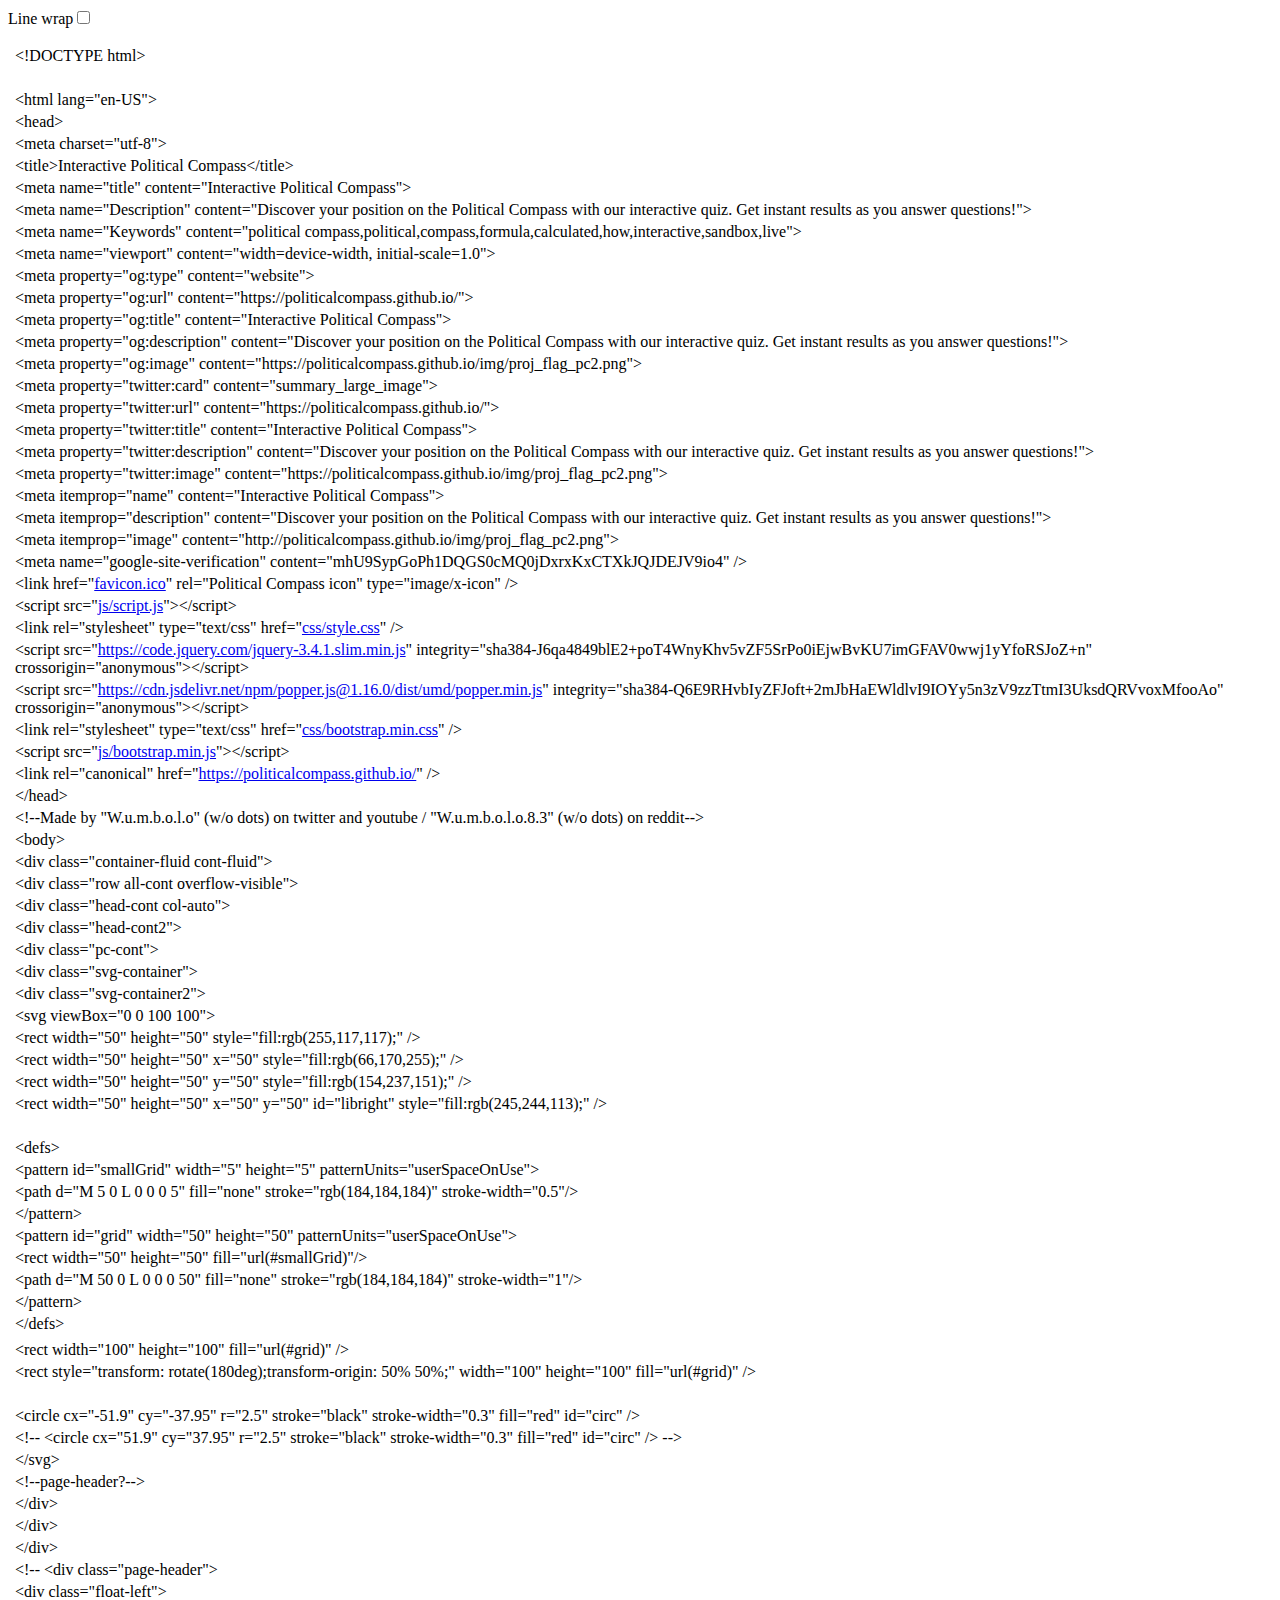
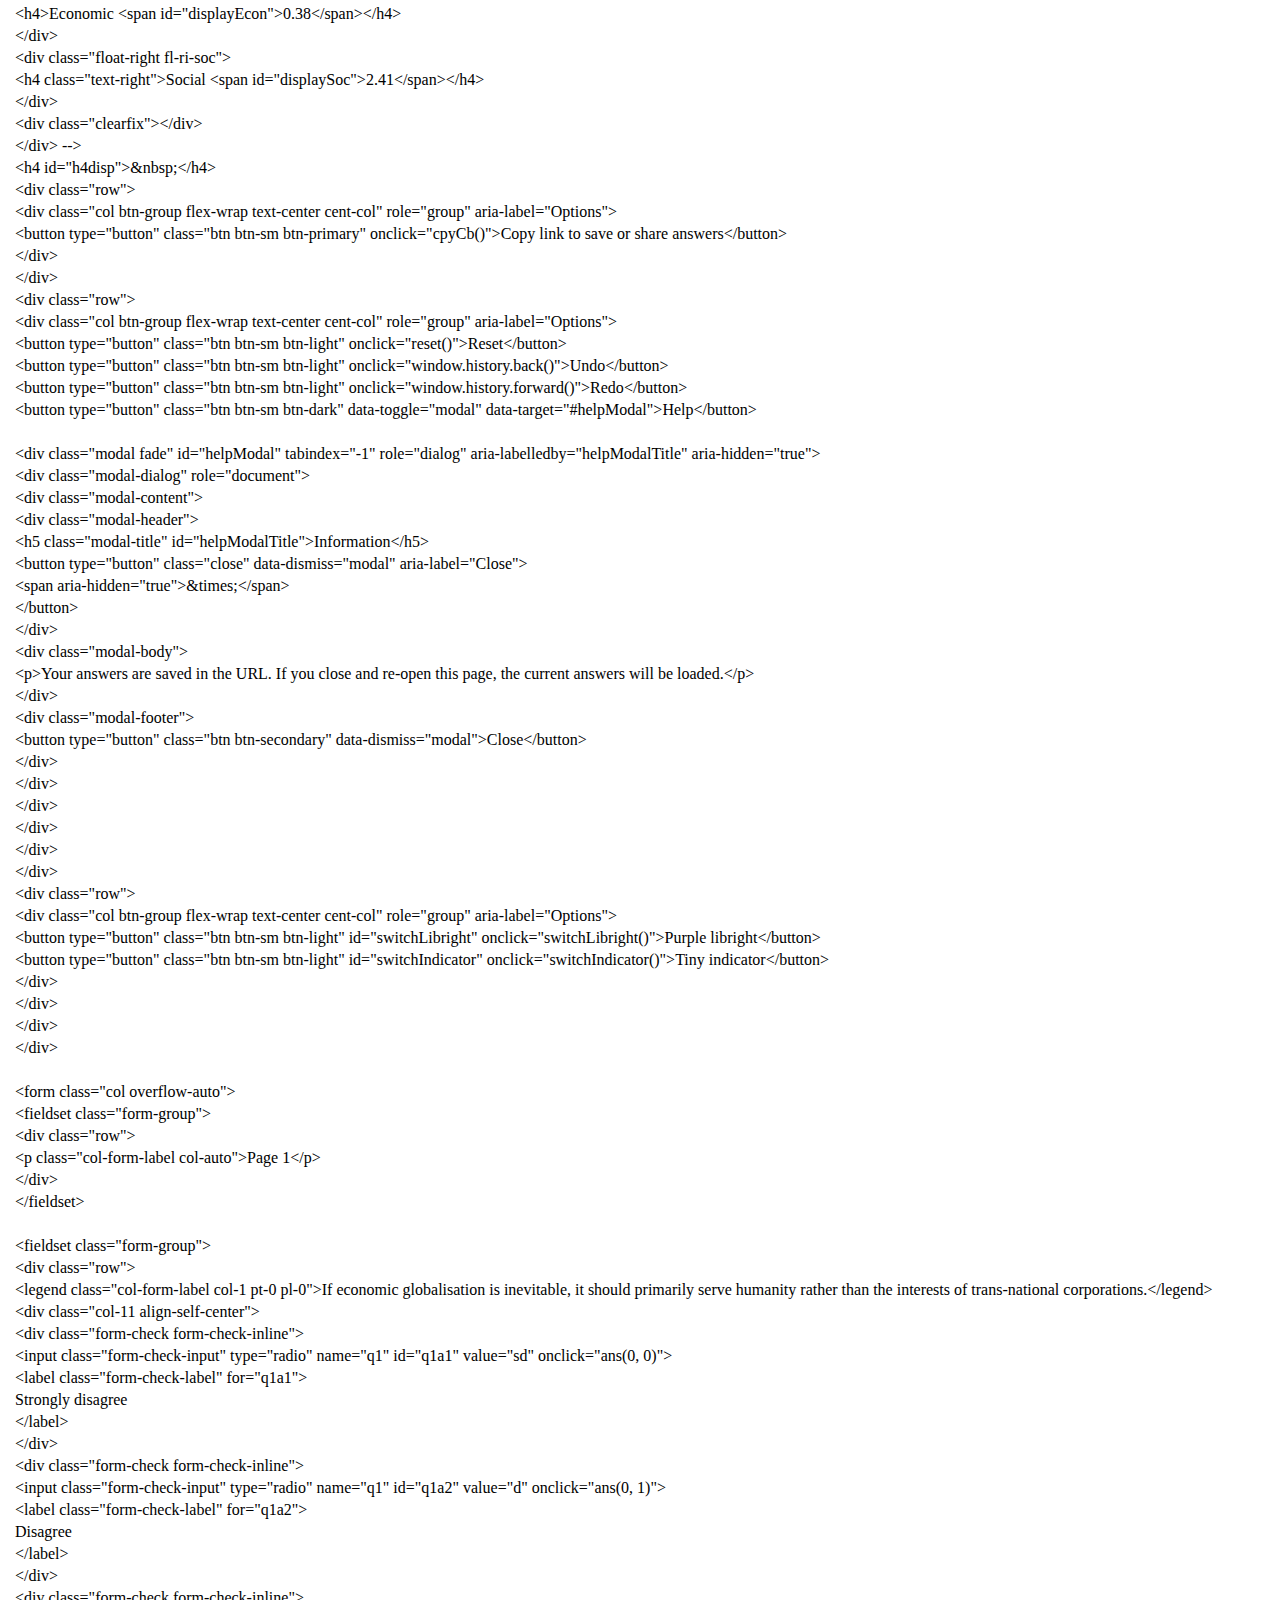
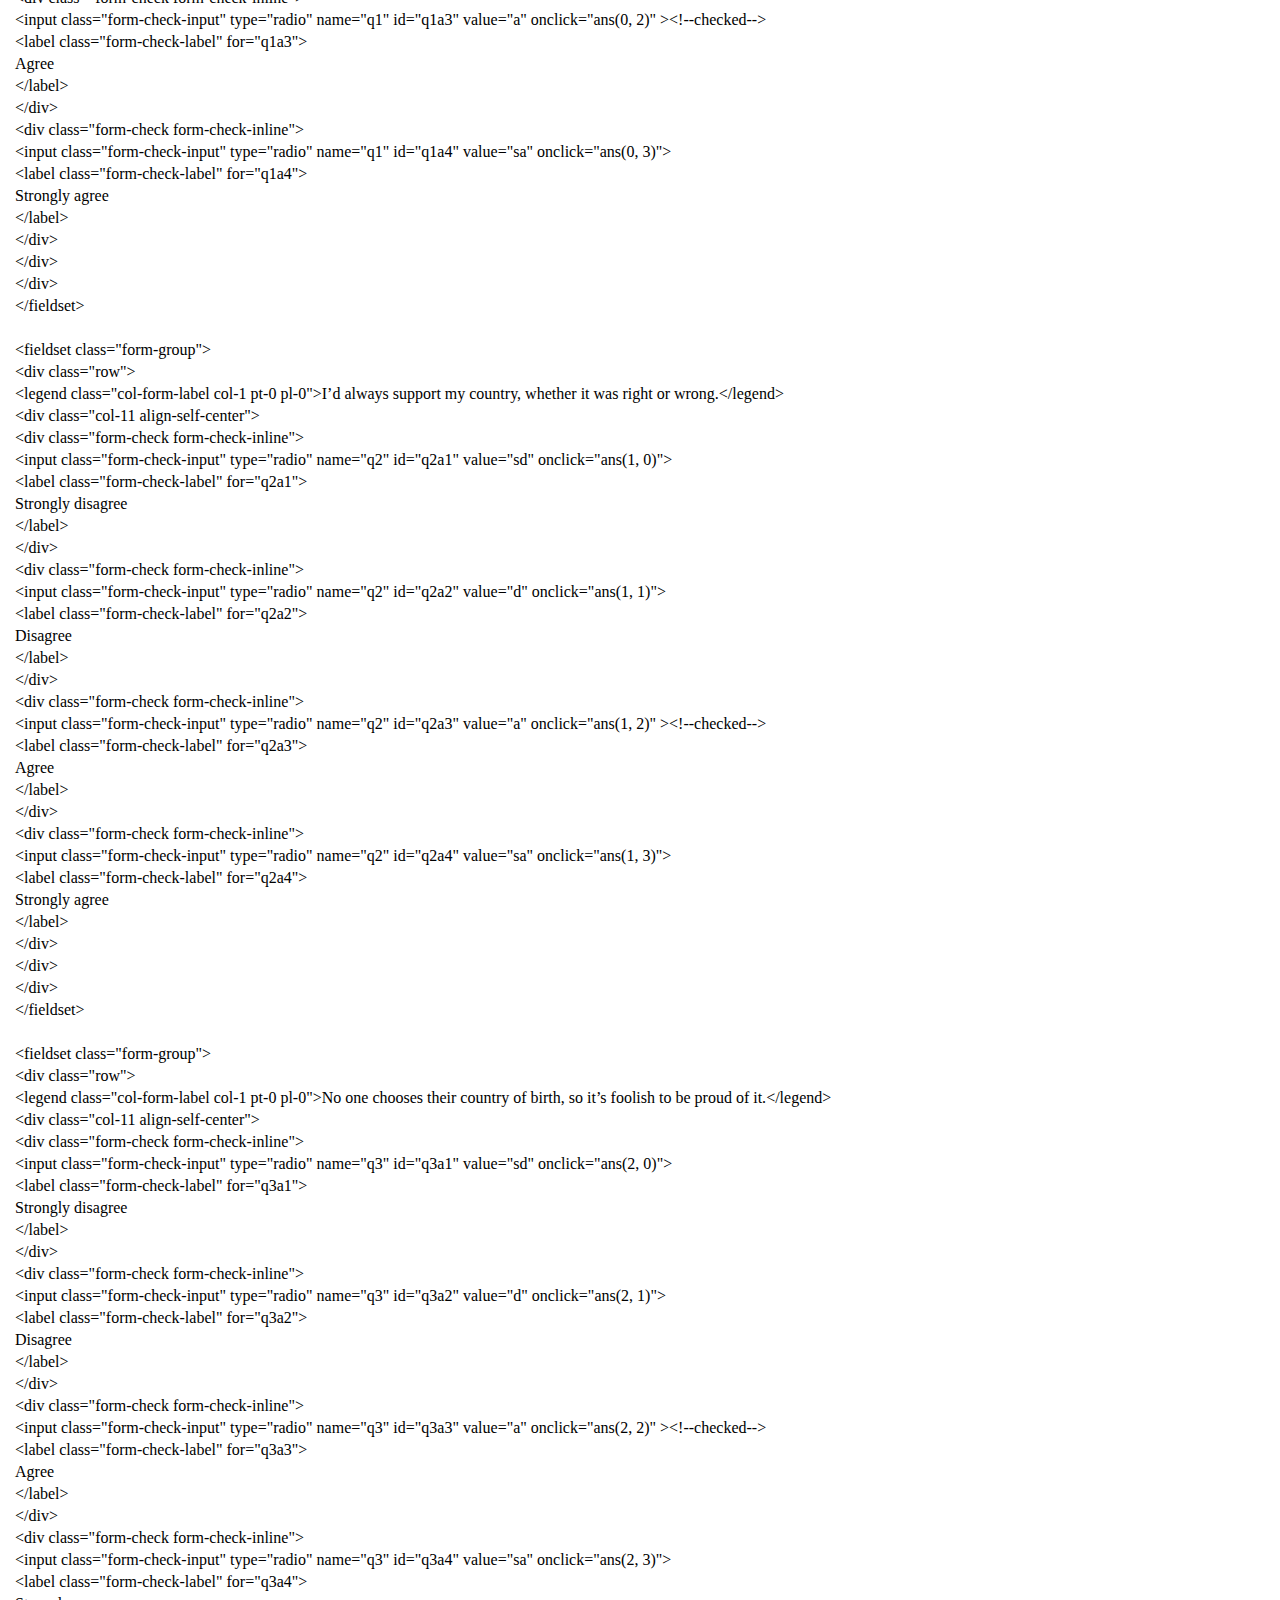
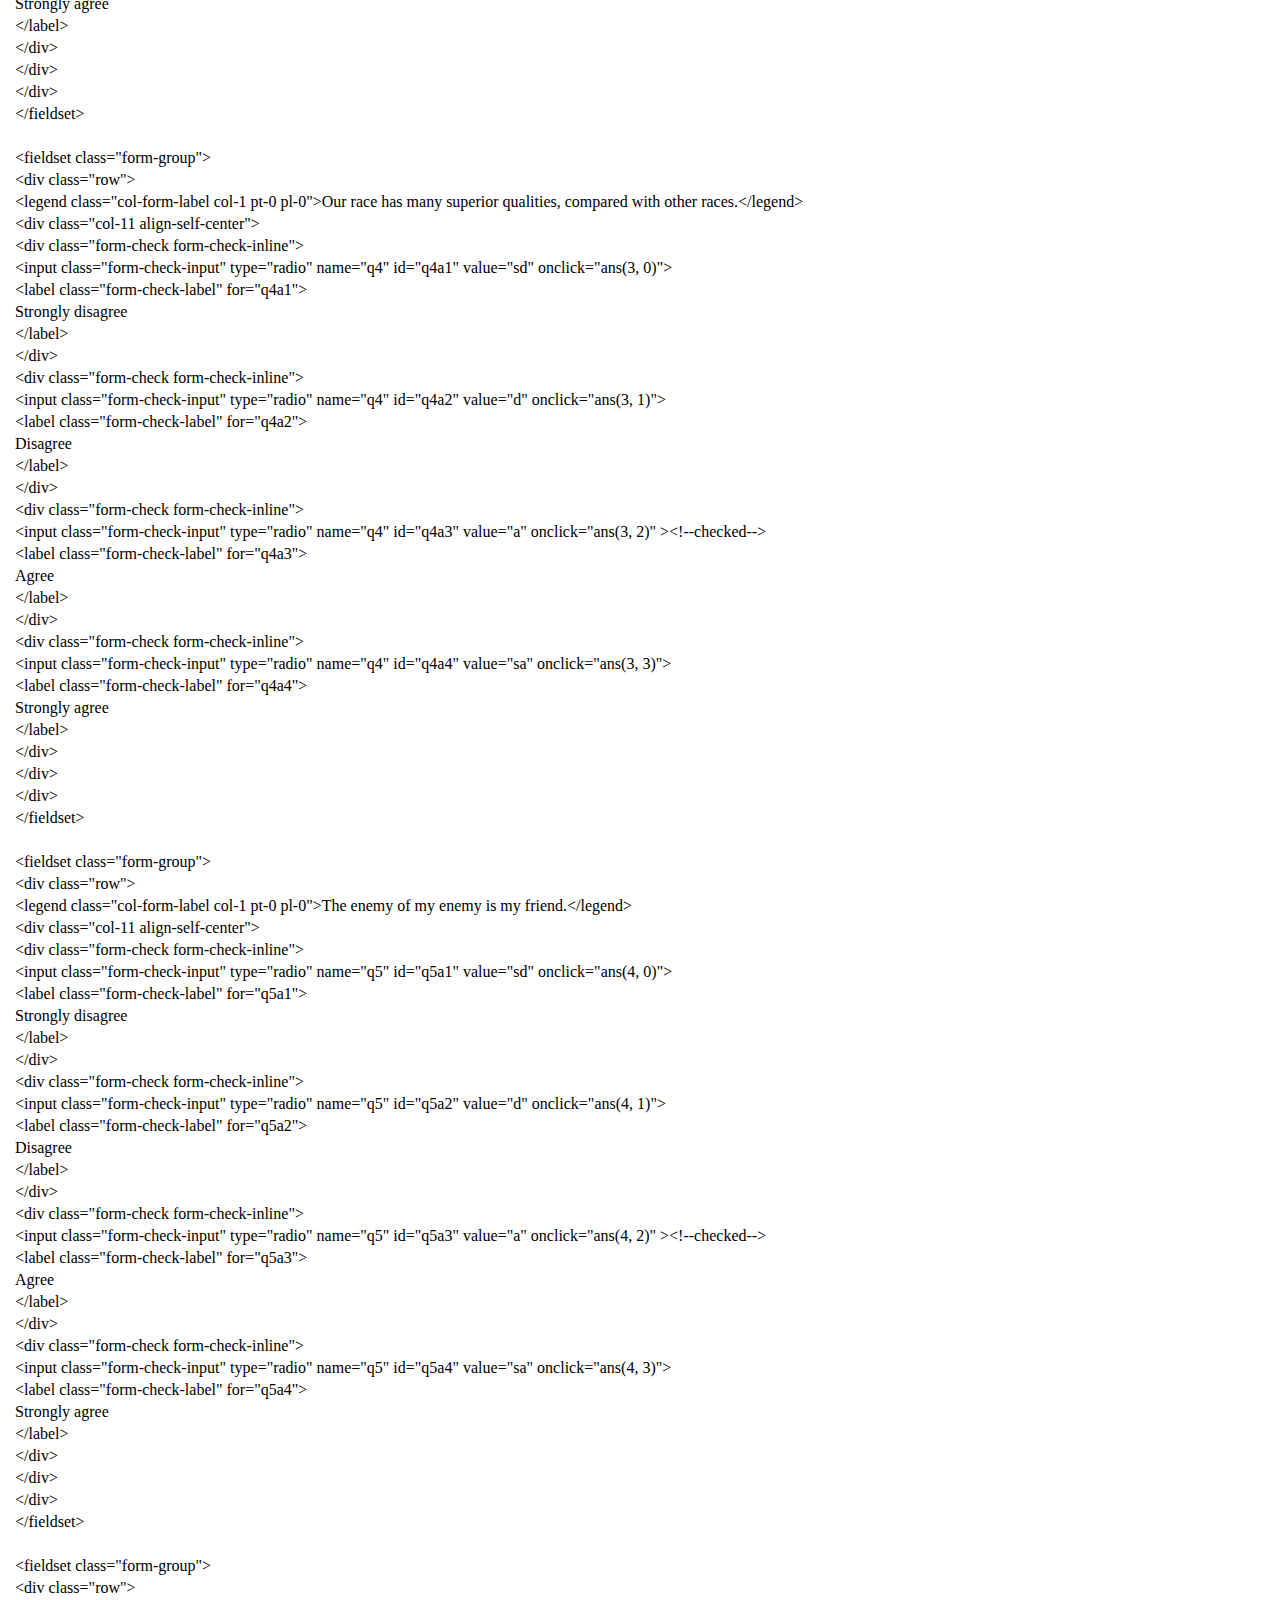
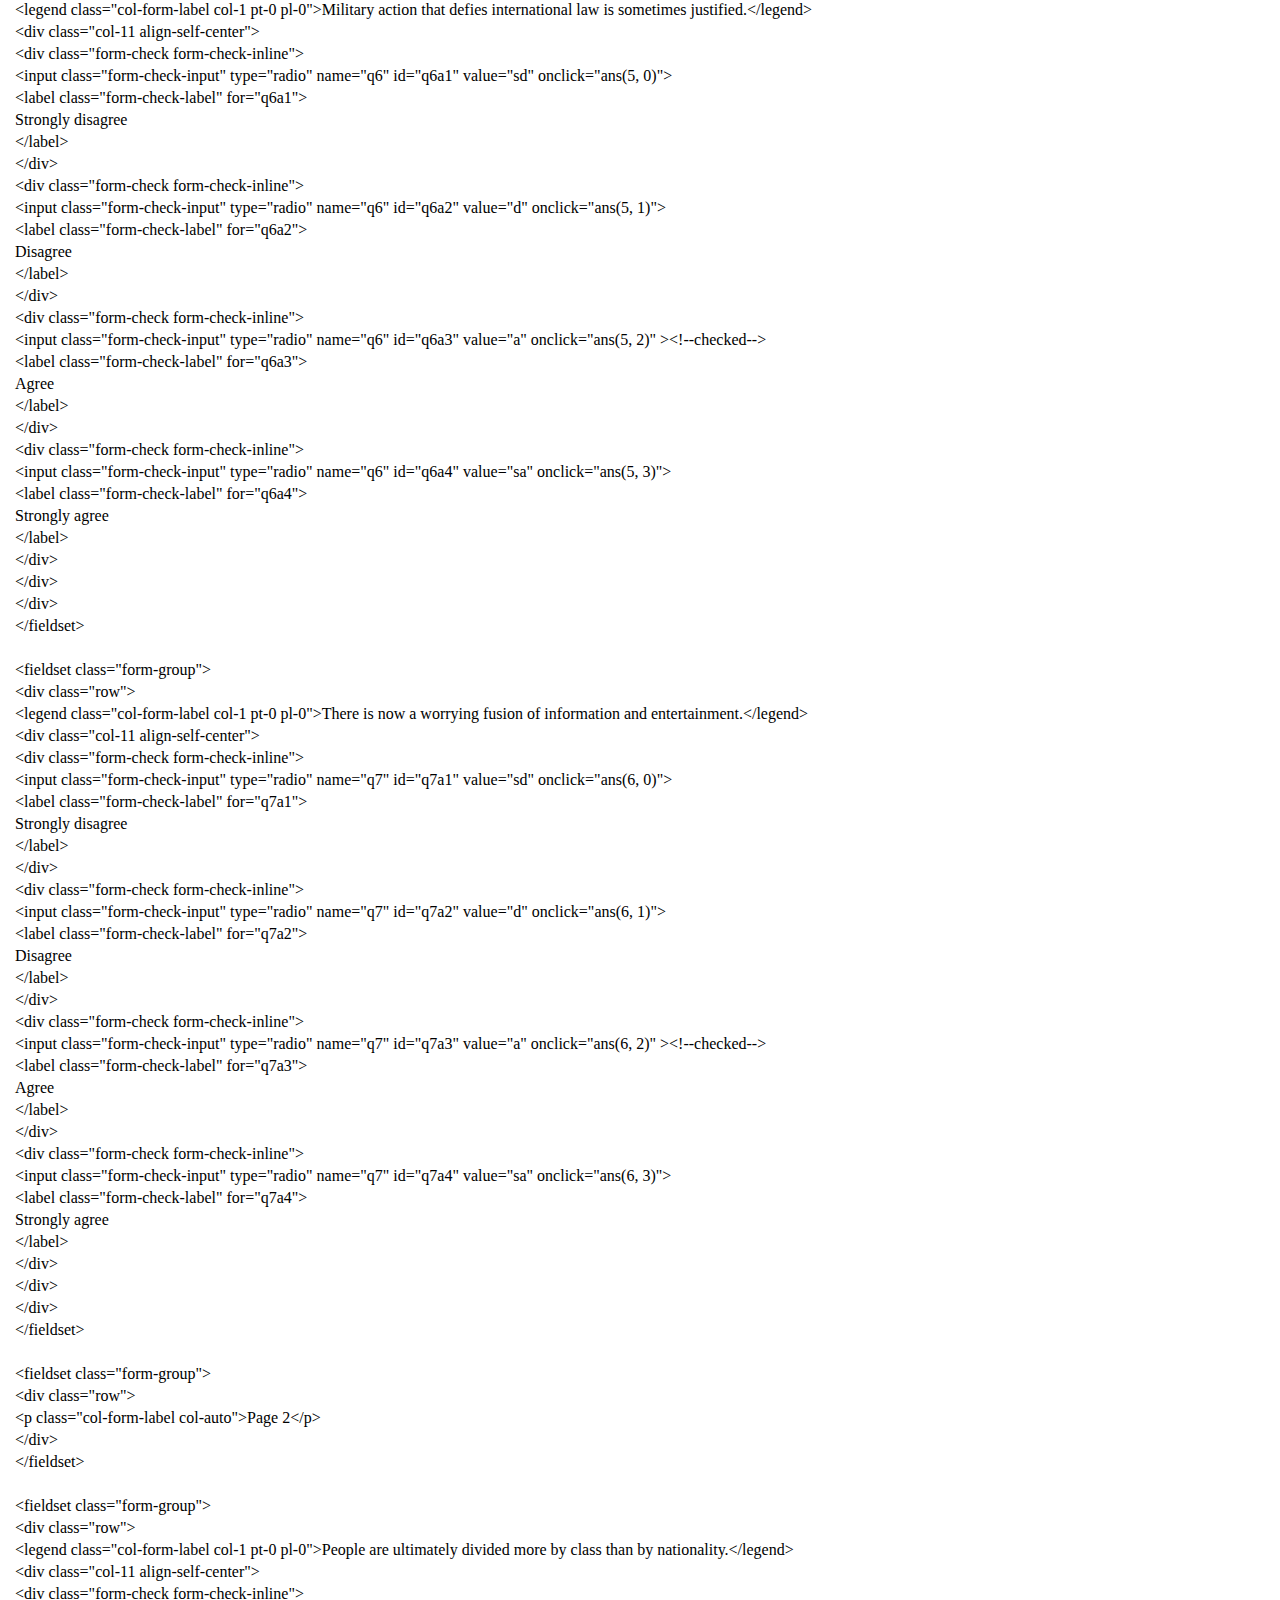
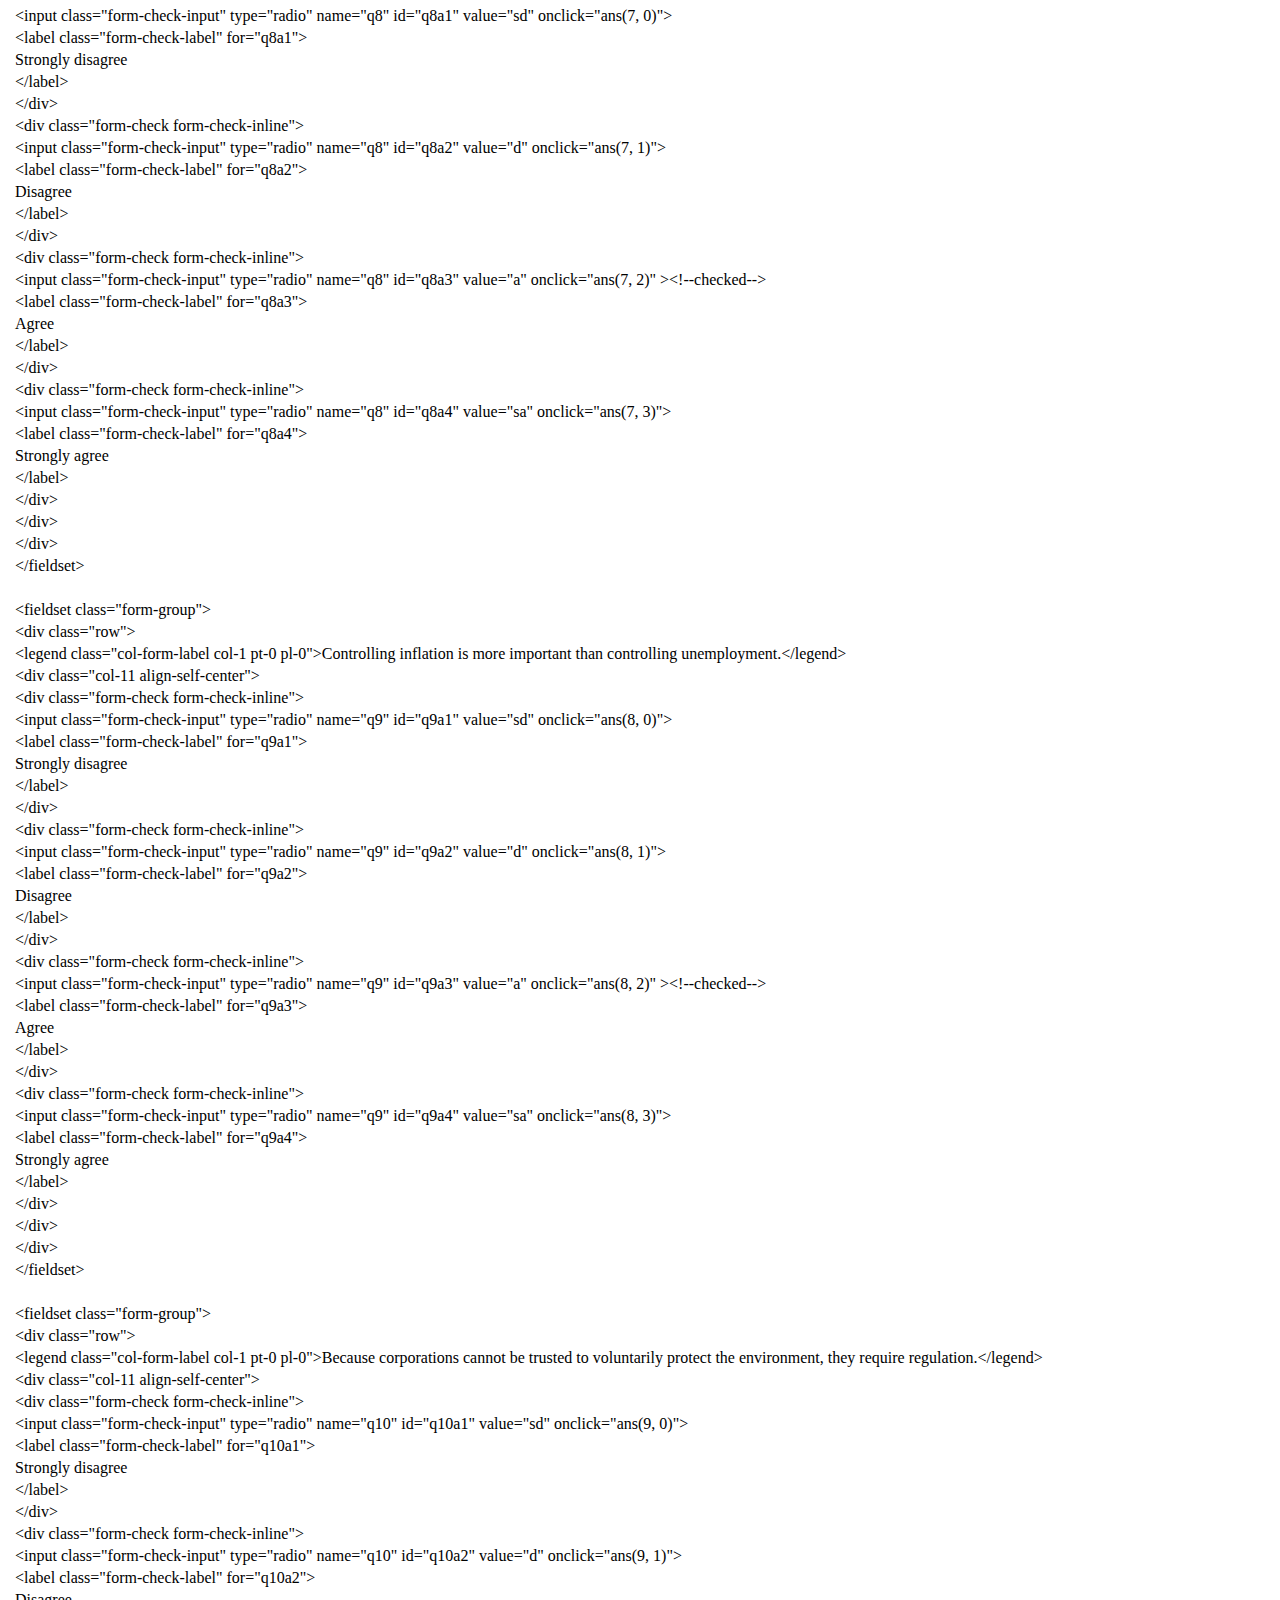
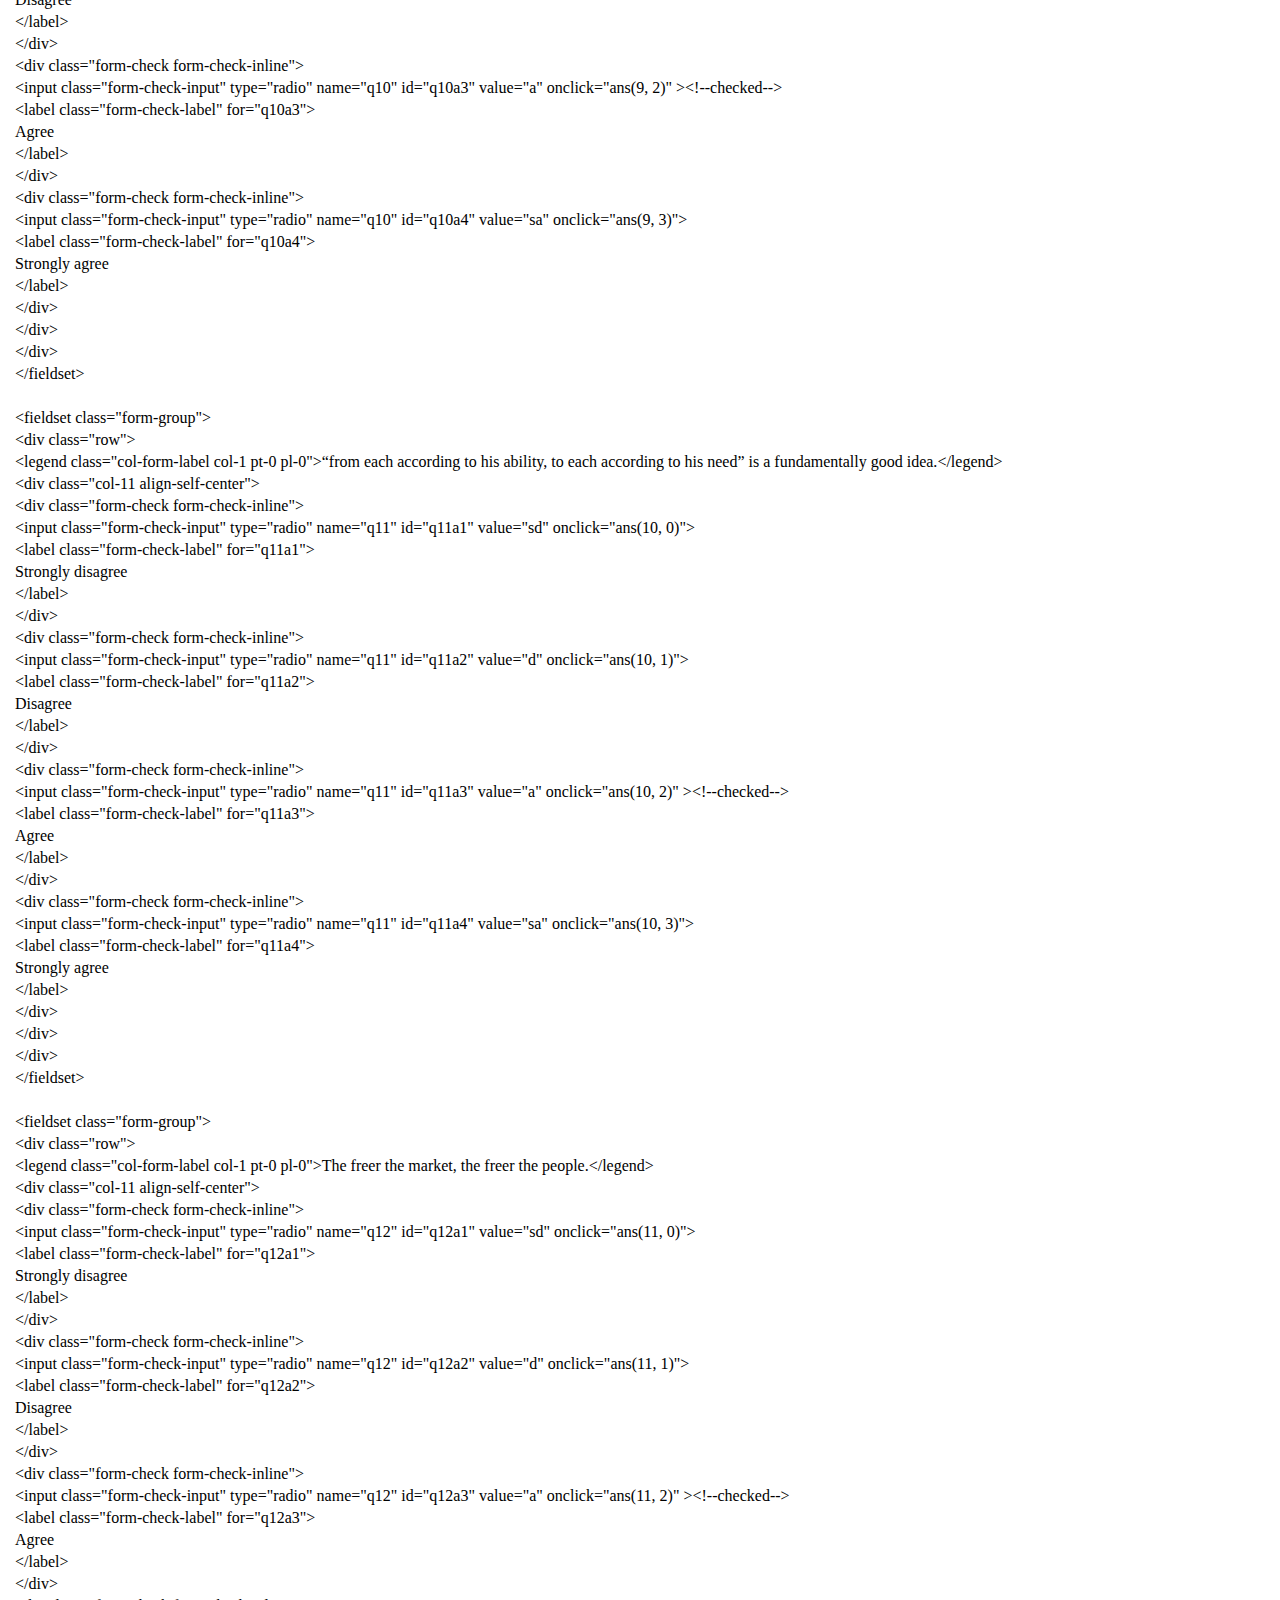
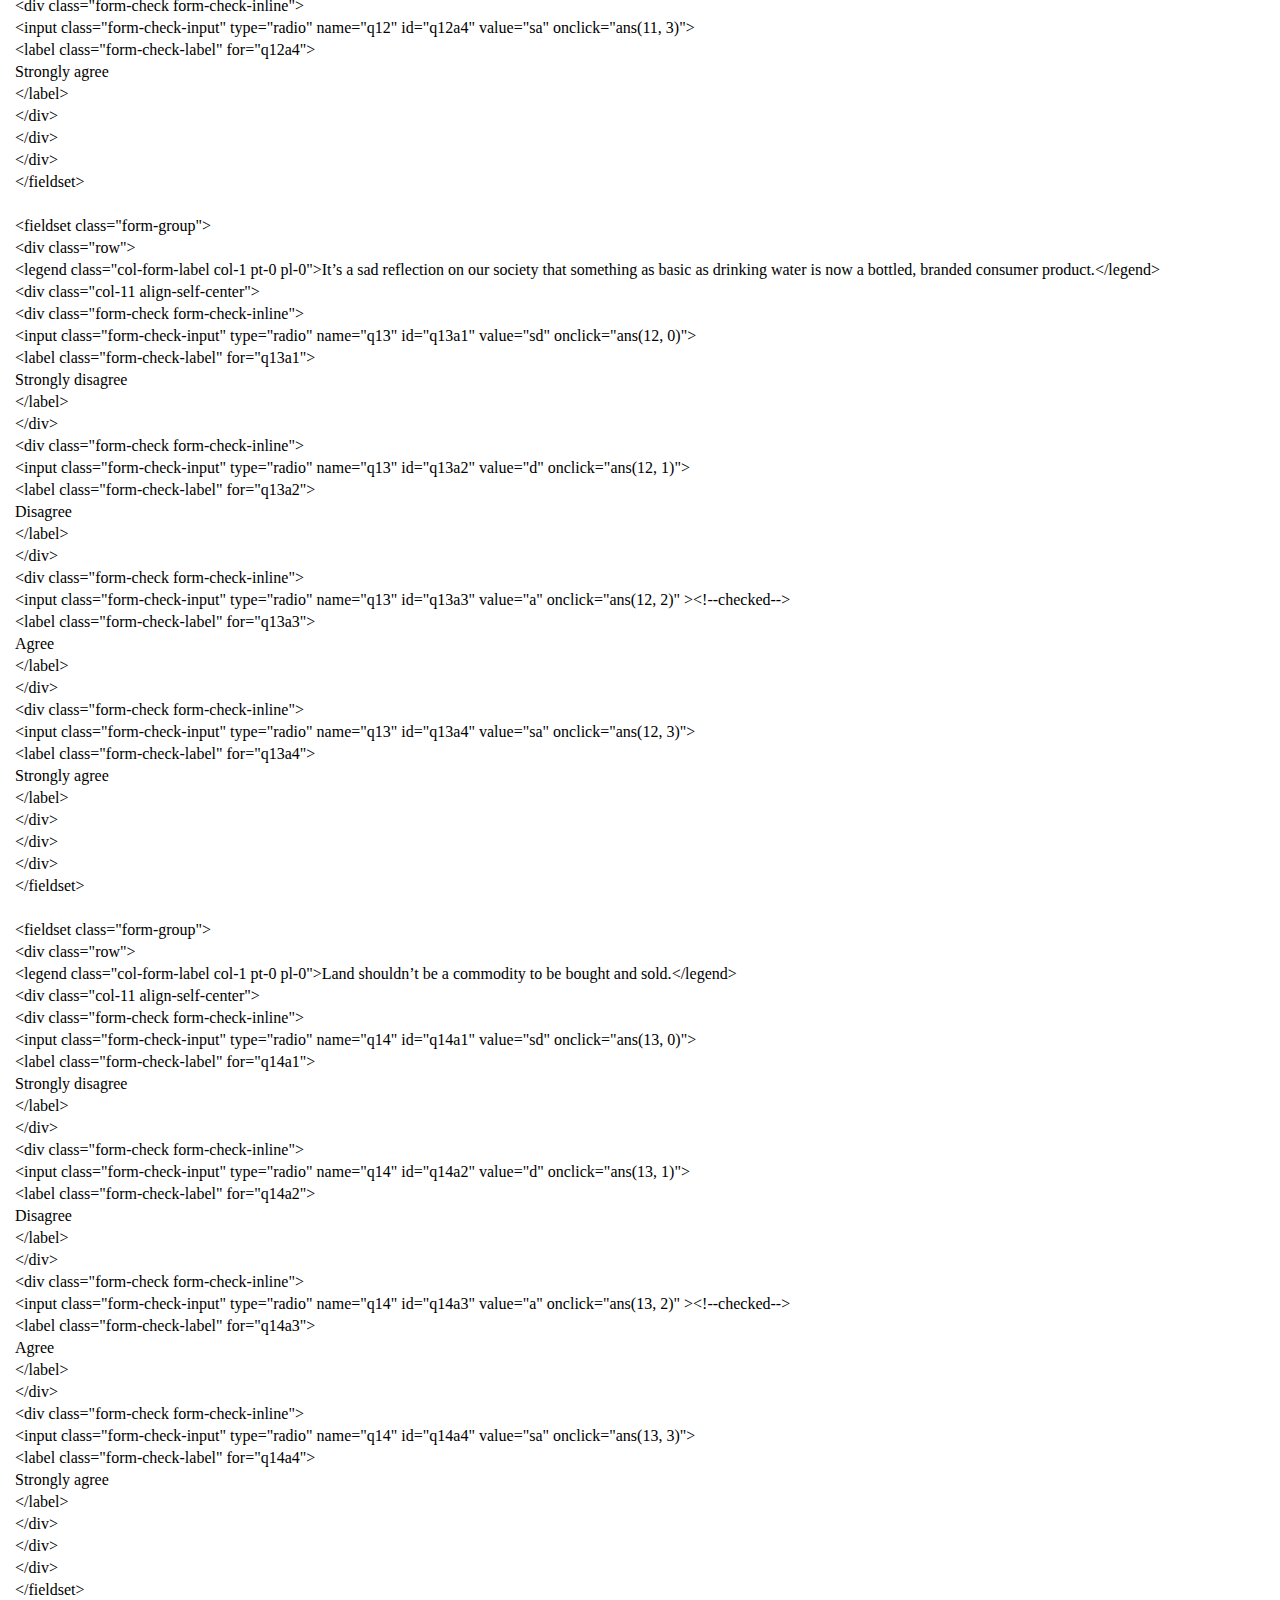
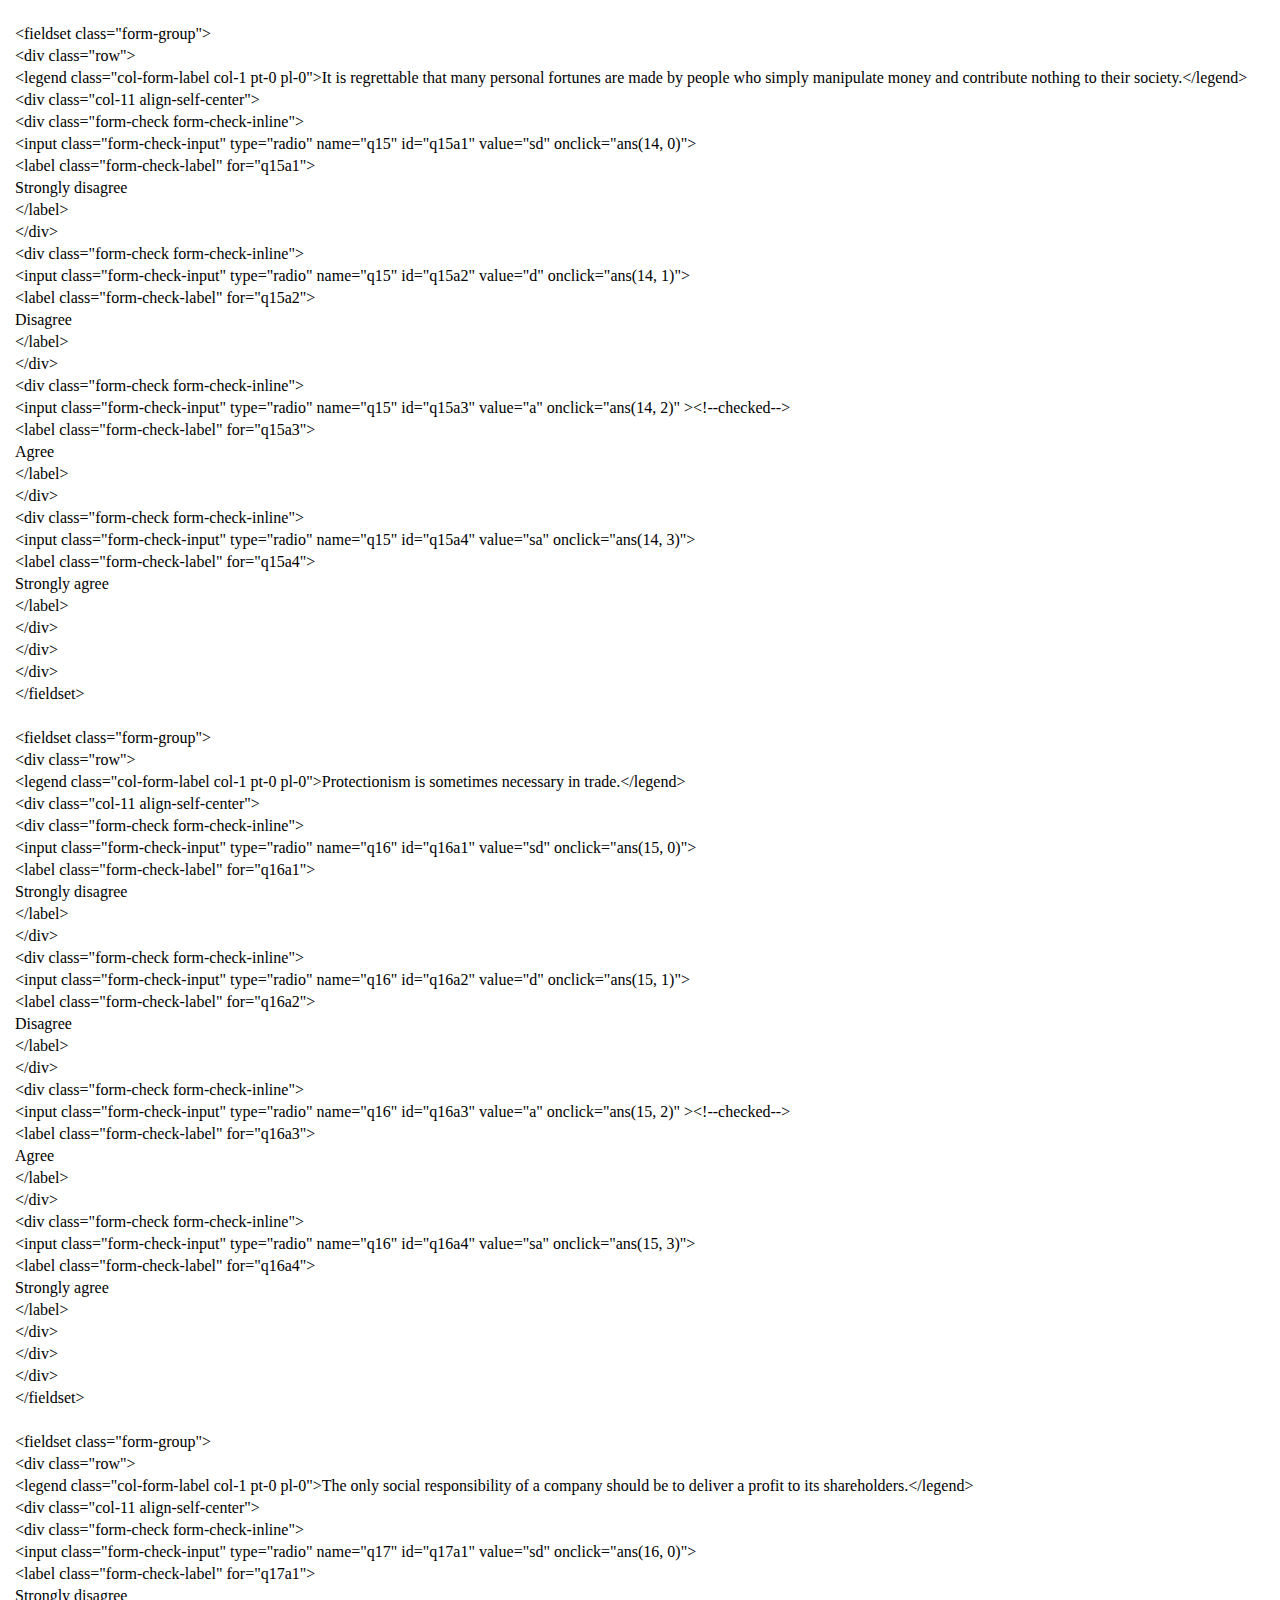
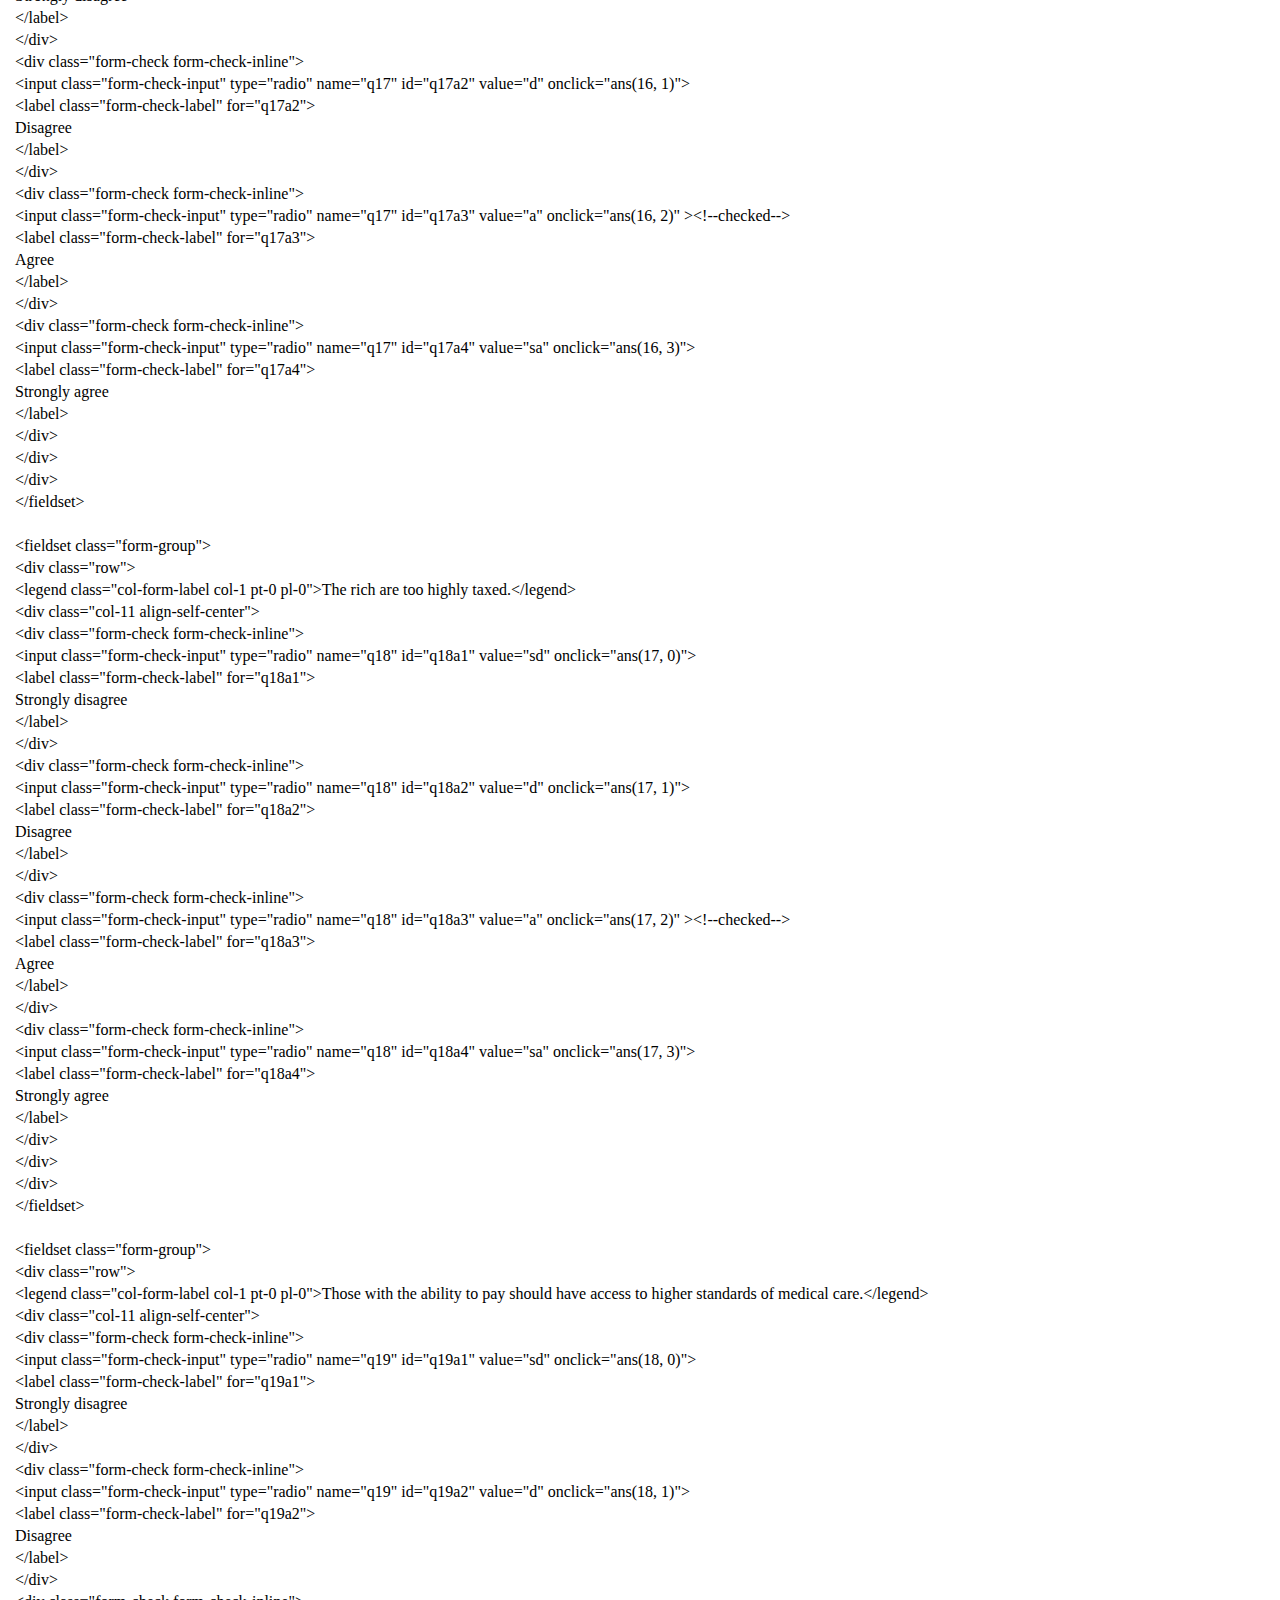
==== index.html @ 2b7b0206 "Rename qqqqqqqqqqqqqqqqqqqqq.html to index.html" ====
<!-- saved from url=(0057)https://politicalcompass.github.io/?qqqqqqqqqqqqqqqqqqqqq -->
<html><head><meta http-equiv="Content-Type" content="text/html; charset=UTF-8"><meta name="color-scheme" content="light dark"></head><body><div class="line-gutter-backdrop"></div><form autocomplete="off"><label class="line-wrap-control">Line wrap<input type="checkbox" aria-label="Line wrap"></label></form><table><tbody><tr><td class="line-number" value="1"></td><td class="line-content"><span class="html-doctype">&lt;!DOCTYPE html&gt;</span></td></tr><tr><td class="line-number" value="2"></td><td class="line-content"><br></td></tr><tr><td class="line-number" value="3"></td><td class="line-content"><span class="html-tag">&lt;html <span class="html-attribute-name">lang</span>="<span class="html-attribute-value">en-US</span>"&gt;</span></td></tr><tr><td class="line-number" value="4"></td><td class="line-content"><span class="html-tag">&lt;head&gt;</span></td></tr><tr><td class="line-number" value="5"></td><td class="line-content">  <span class="html-tag">&lt;meta <span class="html-attribute-name">charset</span>="<span class="html-attribute-value">utf-8</span>"&gt;</span></td></tr><tr><td class="line-number" value="6"></td><td class="line-content">  <span class="html-tag">&lt;title&gt;</span>Interactive Political Compass<span class="html-tag">&lt;/title&gt;</span></td></tr><tr><td class="line-number" value="7"></td><td class="line-content">  <span class="html-tag">&lt;meta <span class="html-attribute-name">name</span>="<span class="html-attribute-value">title</span>" <span class="html-attribute-name">content</span>="<span class="html-attribute-value">Interactive Political Compass</span>"&gt;</span></td></tr><tr><td class="line-number" value="8"></td><td class="line-content">  <span class="html-tag">&lt;meta <span class="html-attribute-name">name</span>="<span class="html-attribute-value">Description</span>" <span class="html-attribute-name">content</span>="<span class="html-attribute-value">Discover your position on the Political Compass with our interactive quiz. Get instant results as you answer questions!</span>"&gt;</span></td></tr><tr><td class="line-number" value="9"></td><td class="line-content">	<span class="html-tag">&lt;meta <span class="html-attribute-name">name</span>="<span class="html-attribute-value">Keywords</span>" <span class="html-attribute-name">content</span>="<span class="html-attribute-value">political compass,political,compass,formula,calculated,how,interactive,sandbox,live</span>"&gt;</span></td></tr><tr><td class="line-number" value="10"></td><td class="line-content">	<span class="html-tag">&lt;meta <span class="html-attribute-name">name</span>="<span class="html-attribute-value">viewport</span>" <span class="html-attribute-name">content</span>="<span class="html-attribute-value">width=device-width, initial-scale=1.0</span>"&gt;</span></td></tr><tr><td class="line-number" value="11"></td><td class="line-content">  <span class="html-tag">&lt;meta <span class="html-attribute-name">property</span>="<span class="html-attribute-value">og:type</span>" <span class="html-attribute-name">content</span>="<span class="html-attribute-value">website</span>"&gt;</span></td></tr><tr><td class="line-number" value="12"></td><td class="line-content">  <span class="html-tag">&lt;meta <span class="html-attribute-name">property</span>="<span class="html-attribute-value">og:url</span>" <span class="html-attribute-name">content</span>="<span class="html-attribute-value">https://politicalcompass.github.io/</span>"&gt;</span></td></tr><tr><td class="line-number" value="13"></td><td class="line-content">  <span class="html-tag">&lt;meta <span class="html-attribute-name">property</span>="<span class="html-attribute-value">og:title</span>" <span class="html-attribute-name">content</span>="<span class="html-attribute-value">Interactive Political Compass</span>"&gt;</span></td></tr><tr><td class="line-number" value="14"></td><td class="line-content">  <span class="html-tag">&lt;meta <span class="html-attribute-name">property</span>="<span class="html-attribute-value">og:description</span>" <span class="html-attribute-name">content</span>="<span class="html-attribute-value">Discover your position on the Political Compass with our interactive quiz. Get instant results as you answer questions!</span>"&gt;</span></td></tr><tr><td class="line-number" value="15"></td><td class="line-content">  <span class="html-tag">&lt;meta <span class="html-attribute-name">property</span>="<span class="html-attribute-value">og:image</span>" <span class="html-attribute-name">content</span>="<span class="html-attribute-value">https://politicalcompass.github.io/img/proj_flag_pc2.png</span>"&gt;</span></td></tr><tr><td class="line-number" value="16"></td><td class="line-content">  <span class="html-tag">&lt;meta <span class="html-attribute-name">property</span>="<span class="html-attribute-value">twitter:card</span>" <span class="html-attribute-name">content</span>="<span class="html-attribute-value">summary_large_image</span>"&gt;</span></td></tr><tr><td class="line-number" value="17"></td><td class="line-content">  <span class="html-tag">&lt;meta <span class="html-attribute-name">property</span>="<span class="html-attribute-value">twitter:url</span>" <span class="html-attribute-name">content</span>="<span class="html-attribute-value">https://politicalcompass.github.io/</span>"&gt;</span></td></tr><tr><td class="line-number" value="18"></td><td class="line-content">  <span class="html-tag">&lt;meta <span class="html-attribute-name">property</span>="<span class="html-attribute-value">twitter:title</span>" <span class="html-attribute-name">content</span>="<span class="html-attribute-value">Interactive Political Compass</span>"&gt;</span></td></tr><tr><td class="line-number" value="19"></td><td class="line-content">  <span class="html-tag">&lt;meta <span class="html-attribute-name">property</span>="<span class="html-attribute-value">twitter:description</span>" <span class="html-attribute-name">content</span>="<span class="html-attribute-value">Discover your position on the Political Compass with our interactive quiz. Get instant results as you answer questions!</span>"&gt;</span></td></tr><tr><td class="line-number" value="20"></td><td class="line-content">  <span class="html-tag">&lt;meta <span class="html-attribute-name">property</span>="<span class="html-attribute-value">twitter:image</span>" <span class="html-attribute-name">content</span>="<span class="html-attribute-value">https://politicalcompass.github.io/img/proj_flag_pc2.png</span>"&gt;</span></td></tr><tr><td class="line-number" value="21"></td><td class="line-content">  <span class="html-tag">&lt;meta <span class="html-attribute-name">itemprop</span>="<span class="html-attribute-value">name</span>" <span class="html-attribute-name">content</span>="<span class="html-attribute-value">Interactive Political Compass</span>"&gt;</span></td></tr><tr><td class="line-number" value="22"></td><td class="line-content">  <span class="html-tag">&lt;meta <span class="html-attribute-name">itemprop</span>="<span class="html-attribute-value">description</span>" <span class="html-attribute-name">content</span>="<span class="html-attribute-value">Discover your position on the Political Compass with our interactive quiz. Get instant results as you answer questions!</span>"&gt;</span></td></tr><tr><td class="line-number" value="23"></td><td class="line-content">  <span class="html-tag">&lt;meta <span class="html-attribute-name">itemprop</span>="<span class="html-attribute-value">image</span>" <span class="html-attribute-name">content</span>="<span class="html-attribute-value">http://politicalcompass.github.io/img/proj_flag_pc2.png</span>"&gt;</span></td></tr><tr><td class="line-number" value="24"></td><td class="line-content">  <span class="html-tag">&lt;meta <span class="html-attribute-name">name</span>="<span class="html-attribute-value">google-site-verification</span>" <span class="html-attribute-name">content</span>="<span class="html-attribute-value">mhU9SypGoPh1DQGS0cMQ0jDxrxKxCTXkJQJDEJV9io4</span>" /&gt;</span></td></tr><tr><td class="line-number" value="25"></td><td class="line-content">	<span class="html-tag">&lt;link <span class="html-attribute-name">href</span>="<a class="html-attribute-value html-resource-link" target="_blank" href="https://politicalcompass.github.io/favicon.ico" rel="noreferrer noopener">favicon.ico</a>" <span class="html-attribute-name">rel</span>="<span class="html-attribute-value">Political Compass icon</span>" <span class="html-attribute-name">type</span>="<span class="html-attribute-value">image/x-icon</span>" /&gt;</span></td></tr><tr><td class="line-number" value="26"></td><td class="line-content">  <span class="html-tag">&lt;script <span class="html-attribute-name">src</span>="<a class="html-attribute-value html-resource-link" target="_blank" href="https://politicalcompass.github.io/js/script.js" rel="noreferrer noopener">js/script.js</a>"&gt;</span><span class="html-tag">&lt;/script&gt;</span></td></tr><tr><td class="line-number" value="27"></td><td class="line-content">  <span class="html-tag">&lt;link <span class="html-attribute-name">rel</span>="<span class="html-attribute-value">stylesheet</span>" <span class="html-attribute-name">type</span>="<span class="html-attribute-value">text/css</span>" <span class="html-attribute-name">href</span>="<a class="html-attribute-value html-resource-link" target="_blank" href="https://politicalcompass.github.io/css/style.css" rel="noreferrer noopener">css/style.css</a>" /&gt;</span></td></tr><tr><td class="line-number" value="28"></td><td class="line-content">  <span class="html-tag">&lt;script <span class="html-attribute-name">src</span>="<a class="html-attribute-value html-resource-link" target="_blank" href="https://code.jquery.com/jquery-3.4.1.slim.min.js" rel="noreferrer noopener">https://code.jquery.com/jquery-3.4.1.slim.min.js</a>" <span class="html-attribute-name">integrity</span>="<span class="html-attribute-value">sha384-J6qa4849blE2+poT4WnyKhv5vZF5SrPo0iEjwBvKU7imGFAV0wwj1yYfoRSJoZ+n</span>" <span class="html-attribute-name">crossorigin</span>="<span class="html-attribute-value">anonymous</span>"&gt;</span><span class="html-tag">&lt;/script&gt;</span></td></tr><tr><td class="line-number" value="29"></td><td class="line-content">  <span class="html-tag">&lt;script <span class="html-attribute-name">src</span>="<a class="html-attribute-value html-resource-link" target="_blank" href="https://cdn.jsdelivr.net/npm/popper.js@1.16.0/dist/umd/popper.min.js" rel="noreferrer noopener">https://cdn.jsdelivr.net/npm/popper.js@1.16.0/dist/umd/popper.min.js</a>" <span class="html-attribute-name">integrity</span>="<span class="html-attribute-value">sha384-Q6E9RHvbIyZFJoft+2mJbHaEWldlvI9IOYy5n3zV9zzTtmI3UksdQRVvoxMfooAo</span>" <span class="html-attribute-name">crossorigin</span>="<span class="html-attribute-value">anonymous</span>"&gt;</span><span class="html-tag">&lt;/script&gt;</span></td></tr><tr><td class="line-number" value="30"></td><td class="line-content">  <span class="html-tag">&lt;link <span class="html-attribute-name">rel</span>="<span class="html-attribute-value">stylesheet</span>" <span class="html-attribute-name">type</span>="<span class="html-attribute-value">text/css</span>" <span class="html-attribute-name">href</span>="<a class="html-attribute-value html-resource-link" target="_blank" href="https://politicalcompass.github.io/css/bootstrap.min.css" rel="noreferrer noopener">css/bootstrap.min.css</a>" /&gt;</span></td></tr><tr><td class="line-number" value="31"></td><td class="line-content">  <span class="html-tag">&lt;script <span class="html-attribute-name">src</span>="<a class="html-attribute-value html-resource-link" target="_blank" href="https://politicalcompass.github.io/js/bootstrap.min.js" rel="noreferrer noopener">js/bootstrap.min.js</a>"&gt;</span><span class="html-tag">&lt;/script&gt;</span></td></tr><tr><td class="line-number" value="32"></td><td class="line-content">  <span class="html-tag">&lt;link <span class="html-attribute-name">rel</span>="<span class="html-attribute-value">canonical</span>" <span class="html-attribute-name">href</span>="<a class="html-attribute-value html-resource-link" target="_blank" href="https://politicalcompass.github.io/" rel="noreferrer noopener">https://politicalcompass.github.io/</a>" /&gt;</span></td></tr><tr><td class="line-number" value="33"></td><td class="line-content"><span class="html-tag">&lt;/head&gt;</span></td></tr><tr><td class="line-number" value="34"></td><td class="line-content"><span class="html-comment">&lt;!--Made by "W.u.m.b.o.l.o" (w/o dots) on twitter and youtube / "W.u.m.b.o.l.o.8.3" (w/o dots) on reddit--&gt;</span></td></tr><tr><td class="line-number" value="35"></td><td class="line-content"><span class="html-tag">&lt;body&gt;</span></td></tr><tr><td class="line-number" value="36"></td><td class="line-content">  <span class="html-tag">&lt;div <span class="html-attribute-name">class</span>="<span class="html-attribute-value">container-fluid cont-fluid</span>"&gt;</span></td></tr><tr><td class="line-number" value="37"></td><td class="line-content">  <span class="html-tag">&lt;div <span class="html-attribute-name">class</span>="<span class="html-attribute-value">row all-cont overflow-visible</span>"&gt;</span></td></tr><tr><td class="line-number" value="38"></td><td class="line-content">  <span class="html-tag">&lt;div <span class="html-attribute-name">class</span>="<span class="html-attribute-value">head-cont col-auto</span>"&gt;</span></td></tr><tr><td class="line-number" value="39"></td><td class="line-content">    <span class="html-tag">&lt;div <span class="html-attribute-name">class</span>="<span class="html-attribute-value">head-cont2</span>"&gt;</span></td></tr><tr><td class="line-number" value="40"></td><td class="line-content">      <span class="html-tag">&lt;div <span class="html-attribute-name">class</span>="<span class="html-attribute-value">pc-cont</span>"&gt;</span></td></tr><tr><td class="line-number" value="41"></td><td class="line-content">        <span class="html-tag">&lt;div <span class="html-attribute-name">class</span>="<span class="html-attribute-value">svg-container</span>"&gt;</span></td></tr><tr><td class="line-number" value="42"></td><td class="line-content">          <span class="html-tag">&lt;div <span class="html-attribute-name">class</span>="<span class="html-attribute-value">svg-container2</span>"&gt;</span></td></tr><tr><td class="line-number" value="43"></td><td class="line-content">            <span class="html-tag">&lt;svg <span class="html-attribute-name">viewBox</span>="<span class="html-attribute-value">0 0 100 100</span>"&gt;</span> </td></tr><tr><td class="line-number" value="44"></td><td class="line-content">              <span class="html-tag">&lt;rect <span class="html-attribute-name">width</span>="<span class="html-attribute-value">50</span>" <span class="html-attribute-name">height</span>="<span class="html-attribute-value">50</span>" <span class="html-attribute-name">style</span>="<span class="html-attribute-value">fill:rgb(255,117,117);</span>" /&gt;</span></td></tr><tr><td class="line-number" value="45"></td><td class="line-content">              <span class="html-tag">&lt;rect <span class="html-attribute-name">width</span>="<span class="html-attribute-value">50</span>" <span class="html-attribute-name">height</span>="<span class="html-attribute-value">50</span>" <span class="html-attribute-name">x</span>="<span class="html-attribute-value">50</span>" <span class="html-attribute-name">style</span>="<span class="html-attribute-value">fill:rgb(66,170,255);</span>" /&gt;</span></td></tr><tr><td class="line-number" value="46"></td><td class="line-content">              <span class="html-tag">&lt;rect <span class="html-attribute-name">width</span>="<span class="html-attribute-value">50</span>" <span class="html-attribute-name">height</span>="<span class="html-attribute-value">50</span>" <span class="html-attribute-name">y</span>="<span class="html-attribute-value">50</span>" <span class="html-attribute-name">style</span>="<span class="html-attribute-value">fill:rgb(154,237,151);</span>" /&gt;</span></td></tr><tr><td class="line-number" value="47"></td><td class="line-content">              <span class="html-tag">&lt;rect <span class="html-attribute-name">width</span>="<span class="html-attribute-value">50</span>" <span class="html-attribute-name">height</span>="<span class="html-attribute-value">50</span>" <span class="html-attribute-name">x</span>="<span class="html-attribute-value">50</span>" <span class="html-attribute-name">y</span>="<span class="html-attribute-value">50</span>" <span class="html-attribute-name">id</span>="<span class="html-attribute-value">libright</span>" <span class="html-attribute-name">style</span>="<span class="html-attribute-value">fill:rgb(245,244,113);</span>" /&gt;</span></td></tr><tr><td class="line-number" value="48"></td><td class="line-content"><br></td></tr><tr><td class="line-number" value="49"></td><td class="line-content">              <span class="html-tag">&lt;defs&gt;</span></td></tr><tr><td class="line-number" value="50"></td><td class="line-content">                <span class="html-tag">&lt;pattern <span class="html-attribute-name">id</span>="<span class="html-attribute-value">smallGrid</span>" <span class="html-attribute-name">width</span>="<span class="html-attribute-value">5</span>" <span class="html-attribute-name">height</span>="<span class="html-attribute-value">5</span>" <span class="html-attribute-name">patternUnits</span>="<span class="html-attribute-value">userSpaceOnUse</span>"&gt;</span></td></tr><tr><td class="line-number" value="51"></td><td class="line-content">                  <span class="html-tag">&lt;path <span class="html-attribute-name">d</span>="<span class="html-attribute-value">M 5 0 L 0 0 0 5</span>" <span class="html-attribute-name">fill</span>="<span class="html-attribute-value">none</span>" <span class="html-attribute-name">stroke</span>="<span class="html-attribute-value">rgb(184,184,184)</span>" <span class="html-attribute-name">stroke-width</span>="<span class="html-attribute-value">0.5</span>"/&gt;</span></td></tr><tr><td class="line-number" value="52"></td><td class="line-content">                <span class="html-tag">&lt;/pattern&gt;</span></td></tr><tr><td class="line-number" value="53"></td><td class="line-content">                <span class="html-tag">&lt;pattern <span class="html-attribute-name">id</span>="<span class="html-attribute-value">grid</span>" <span class="html-attribute-name">width</span>="<span class="html-attribute-value">50</span>" <span class="html-attribute-name">height</span>="<span class="html-attribute-value">50</span>" <span class="html-attribute-name">patternUnits</span>="<span class="html-attribute-value">userSpaceOnUse</span>"&gt;</span></td></tr><tr><td class="line-number" value="54"></td><td class="line-content">                  <span class="html-tag">&lt;rect <span class="html-attribute-name">width</span>="<span class="html-attribute-value">50</span>" <span class="html-attribute-name">height</span>="<span class="html-attribute-value">50</span>" <span class="html-attribute-name">fill</span>="<span class="html-attribute-value">url(#smallGrid)</span>"/&gt;</span></td></tr><tr><td class="line-number" value="55"></td><td class="line-content">                  <span class="html-tag">&lt;path <span class="html-attribute-name">d</span>="<span class="html-attribute-value">M 50 0 L 0 0 0 50</span>" <span class="html-attribute-name">fill</span>="<span class="html-attribute-value">none</span>" <span class="html-attribute-name">stroke</span>="<span class="html-attribute-value">rgb(184,184,184)</span>" <span class="html-attribute-name">stroke-width</span>="<span class="html-attribute-value">1</span>"/&gt;</span></td></tr><tr><td class="line-number" value="56"></td><td class="line-content">                <span class="html-tag">&lt;/pattern&gt;</span></td></tr><tr><td class="line-number" value="57"></td><td class="line-content">              <span class="html-tag">&lt;/defs&gt;</span></td></tr><tr><td class="line-number" value="58"></td><td class="line-content">            </td></tr><tr><td class="line-number" value="59"></td><td class="line-content">              <span class="html-tag">&lt;rect <span class="html-attribute-name">width</span>="<span class="html-attribute-value">100</span>" <span class="html-attribute-name">height</span>="<span class="html-attribute-value">100</span>" <span class="html-attribute-name">fill</span>="<span class="html-attribute-value">url(#grid)</span>" /&gt;</span></td></tr><tr><td class="line-number" value="60"></td><td class="line-content">              <span class="html-tag">&lt;rect <span class="html-attribute-name">style</span>="<span class="html-attribute-value">transform: rotate(180deg);transform-origin: 50% 50%;</span>" <span class="html-attribute-name">width</span>="<span class="html-attribute-value">100</span>" <span class="html-attribute-name">height</span>="<span class="html-attribute-value">100</span>" <span class="html-attribute-name">fill</span>="<span class="html-attribute-value">url(#grid)</span>" /&gt;</span></td></tr><tr><td class="line-number" value="61"></td><td class="line-content"><br></td></tr><tr><td class="line-number" value="62"></td><td class="line-content">              <span class="html-tag">&lt;circle <span class="html-attribute-name">cx</span>="<span class="html-attribute-value">-51.9</span>" <span class="html-attribute-name">cy</span>="<span class="html-attribute-value">-37.95</span>" <span class="html-attribute-name">r</span>="<span class="html-attribute-value">2.5</span>" <span class="html-attribute-name">stroke</span>="<span class="html-attribute-value">black</span>" <span class="html-attribute-name">stroke-width</span>="<span class="html-attribute-value">0.3</span>" <span class="html-attribute-name">fill</span>="<span class="html-attribute-value">red</span>" <span class="html-attribute-name">id</span>="<span class="html-attribute-value">circ</span>" /&gt;</span></td></tr><tr><td class="line-number" value="63"></td><td class="line-content">              <span class="html-comment">&lt;!-- &lt;circle cx="51.9" cy="37.95" r="2.5" stroke="black" stroke-width="0.3" fill="red" id="circ" /&gt; --&gt;</span></td></tr><tr><td class="line-number" value="64"></td><td class="line-content">            <span class="html-tag">&lt;/svg&gt;</span></td></tr><tr><td class="line-number" value="65"></td><td class="line-content">            <span class="html-comment">&lt;!--page-header?--&gt;</span></td></tr><tr><td class="line-number" value="66"></td><td class="line-content">          <span class="html-tag">&lt;/div&gt;</span></td></tr><tr><td class="line-number" value="67"></td><td class="line-content">        <span class="html-tag">&lt;/div&gt;</span></td></tr><tr><td class="line-number" value="68"></td><td class="line-content">      <span class="html-tag">&lt;/div&gt;</span></td></tr><tr><td class="line-number" value="69"></td><td class="line-content">      <span class="html-comment">&lt;!-- &lt;div class="page-header"&gt;</span></td></tr><tr><td class="line-number" value="70"></td><td class="line-content"><span class="html-comment">        &lt;div class="float-left"&gt;</span></td></tr><tr><td class="line-number" value="71"></td><td class="line-content"><span class="html-comment">          &lt;h4&gt;Economic &lt;span id="displayEcon"&gt;0.38&lt;/span&gt;&lt;/h4&gt;</span></td></tr><tr><td class="line-number" value="72"></td><td class="line-content"><span class="html-comment">        &lt;/div&gt;</span></td></tr><tr><td class="line-number" value="73"></td><td class="line-content"><span class="html-comment">        &lt;div class="float-right fl-ri-soc"&gt;</span></td></tr><tr><td class="line-number" value="74"></td><td class="line-content"><span class="html-comment">          &lt;h4 class="text-right"&gt;Social &lt;span id="displaySoc"&gt;2.41&lt;/span&gt;&lt;/h4&gt;</span></td></tr><tr><td class="line-number" value="75"></td><td class="line-content"><span class="html-comment">        &lt;/div&gt;</span></td></tr><tr><td class="line-number" value="76"></td><td class="line-content"><span class="html-comment">        &lt;div class="clearfix"&gt;&lt;/div&gt;</span></td></tr><tr><td class="line-number" value="77"></td><td class="line-content"><span class="html-comment">      &lt;/div&gt; --&gt;</span></td></tr><tr><td class="line-number" value="78"></td><td class="line-content">      <span class="html-tag">&lt;h4 <span class="html-attribute-name">id</span>="<span class="html-attribute-value">h4disp</span>"&gt;</span>&amp;nbsp;<span class="html-tag">&lt;/h4&gt;</span></td></tr><tr><td class="line-number" value="79"></td><td class="line-content">      <span class="html-tag">&lt;div <span class="html-attribute-name">class</span>="<span class="html-attribute-value">row</span>"&gt;</span></td></tr><tr><td class="line-number" value="80"></td><td class="line-content">        <span class="html-tag">&lt;div <span class="html-attribute-name">class</span>="<span class="html-attribute-value">col btn-group flex-wrap text-center cent-col</span>" <span class="html-attribute-name">role</span>="<span class="html-attribute-value">group</span>" <span class="html-attribute-name">aria-label</span>="<span class="html-attribute-value">Options</span>"&gt;</span></td></tr><tr><td class="line-number" value="81"></td><td class="line-content">          <span class="html-tag">&lt;button <span class="html-attribute-name">type</span>="<span class="html-attribute-value">button</span>" <span class="html-attribute-name">class</span>="<span class="html-attribute-value">btn btn-sm btn-primary</span>" <span class="html-attribute-name">onclick</span>="<span class="html-attribute-value">cpyCb()</span>"&gt;</span>Copy link to save or share answers<span class="html-tag">&lt;/button&gt;</span></td></tr><tr><td class="line-number" value="82"></td><td class="line-content">        <span class="html-tag">&lt;/div&gt;</span></td></tr><tr><td class="line-number" value="83"></td><td class="line-content">      <span class="html-tag">&lt;/div&gt;</span></td></tr><tr><td class="line-number" value="84"></td><td class="line-content">      <span class="html-tag">&lt;div <span class="html-attribute-name">class</span>="<span class="html-attribute-value">row</span>"&gt;</span></td></tr><tr><td class="line-number" value="85"></td><td class="line-content">        <span class="html-tag">&lt;div <span class="html-attribute-name">class</span>="<span class="html-attribute-value">col btn-group flex-wrap text-center cent-col</span>" <span class="html-attribute-name">role</span>="<span class="html-attribute-value">group</span>" <span class="html-attribute-name">aria-label</span>="<span class="html-attribute-value">Options</span>"&gt;</span></td></tr><tr><td class="line-number" value="86"></td><td class="line-content">          <span class="html-tag">&lt;button <span class="html-attribute-name">type</span>="<span class="html-attribute-value">button</span>" <span class="html-attribute-name">class</span>="<span class="html-attribute-value">btn btn-sm btn-light</span>" <span class="html-attribute-name">onclick</span>="<span class="html-attribute-value">reset()</span>"&gt;</span>Reset<span class="html-tag">&lt;/button&gt;</span></td></tr><tr><td class="line-number" value="87"></td><td class="line-content">          <span class="html-tag">&lt;button <span class="html-attribute-name">type</span>="<span class="html-attribute-value">button</span>" <span class="html-attribute-name">class</span>="<span class="html-attribute-value">btn btn-sm btn-light</span>" <span class="html-attribute-name">onclick</span>="<span class="html-attribute-value">window.history.back()</span>"&gt;</span>Undo<span class="html-tag">&lt;/button&gt;</span></td></tr><tr><td class="line-number" value="88"></td><td class="line-content">          <span class="html-tag">&lt;button <span class="html-attribute-name">type</span>="<span class="html-attribute-value">button</span>" <span class="html-attribute-name">class</span>="<span class="html-attribute-value">btn btn-sm btn-light</span>" <span class="html-attribute-name">onclick</span>="<span class="html-attribute-value">window.history.forward()</span>"&gt;</span>Redo<span class="html-tag">&lt;/button&gt;</span></td></tr><tr><td class="line-number" value="89"></td><td class="line-content">          <span class="html-tag">&lt;button <span class="html-attribute-name">type</span>="<span class="html-attribute-value">button</span>" <span class="html-attribute-name">class</span>="<span class="html-attribute-value">btn btn-sm btn-dark</span>" <span class="html-attribute-name">data-toggle</span>="<span class="html-attribute-value">modal</span>" <span class="html-attribute-name">data-target</span>="<span class="html-attribute-value">#helpModal</span>"&gt;</span>Help<span class="html-tag">&lt;/button&gt;</span></td></tr><tr><td class="line-number" value="90"></td><td class="line-content"><br></td></tr><tr><td class="line-number" value="91"></td><td class="line-content">          <span class="html-tag">&lt;div <span class="html-attribute-name">class</span>="<span class="html-attribute-value">modal fade</span>" <span class="html-attribute-name">id</span>="<span class="html-attribute-value">helpModal</span>" <span class="html-attribute-name">tabindex</span>="<span class="html-attribute-value">-1</span>" <span class="html-attribute-name">role</span>="<span class="html-attribute-value">dialog</span>" <span class="html-attribute-name">aria-labelledby</span>="<span class="html-attribute-value">helpModalTitle</span>" <span class="html-attribute-name">aria-hidden</span>="<span class="html-attribute-value">true</span>"&gt;</span></td></tr><tr><td class="line-number" value="92"></td><td class="line-content">            <span class="html-tag">&lt;div <span class="html-attribute-name">class</span>="<span class="html-attribute-value">modal-dialog</span>" <span class="html-attribute-name">role</span>="<span class="html-attribute-value">document</span>"&gt;</span></td></tr><tr><td class="line-number" value="93"></td><td class="line-content">              <span class="html-tag">&lt;div <span class="html-attribute-name">class</span>="<span class="html-attribute-value">modal-content</span>"&gt;</span></td></tr><tr><td class="line-number" value="94"></td><td class="line-content">                <span class="html-tag">&lt;div <span class="html-attribute-name">class</span>="<span class="html-attribute-value">modal-header</span>"&gt;</span></td></tr><tr><td class="line-number" value="95"></td><td class="line-content">                  <span class="html-tag">&lt;h5 <span class="html-attribute-name">class</span>="<span class="html-attribute-value">modal-title</span>" <span class="html-attribute-name">id</span>="<span class="html-attribute-value">helpModalTitle</span>"&gt;</span>Information<span class="html-tag">&lt;/h5&gt;</span></td></tr><tr><td class="line-number" value="96"></td><td class="line-content">                  <span class="html-tag">&lt;button <span class="html-attribute-name">type</span>="<span class="html-attribute-value">button</span>" <span class="html-attribute-name">class</span>="<span class="html-attribute-value">close</span>" <span class="html-attribute-name">data-dismiss</span>="<span class="html-attribute-value">modal</span>" <span class="html-attribute-name">aria-label</span>="<span class="html-attribute-value">Close</span>"&gt;</span></td></tr><tr><td class="line-number" value="97"></td><td class="line-content">                    <span class="html-tag">&lt;span <span class="html-attribute-name">aria-hidden</span>="<span class="html-attribute-value">true</span>"&gt;</span>&amp;times;<span class="html-tag">&lt;/span&gt;</span></td></tr><tr><td class="line-number" value="98"></td><td class="line-content">                  <span class="html-tag">&lt;/button&gt;</span></td></tr><tr><td class="line-number" value="99"></td><td class="line-content">                <span class="html-tag">&lt;/div&gt;</span></td></tr><tr><td class="line-number" value="100"></td><td class="line-content">                <span class="html-tag">&lt;div <span class="html-attribute-name">class</span>="<span class="html-attribute-value">modal-body</span>"&gt;</span></td></tr><tr><td class="line-number" value="101"></td><td class="line-content">                  <span class="html-tag">&lt;p&gt;</span>Your answers are saved in the URL. If you close and re-open this page, the current answers will be loaded.<span class="html-tag">&lt;/p&gt;</span></td></tr><tr><td class="line-number" value="102"></td><td class="line-content">                <span class="html-tag">&lt;/div&gt;</span></td></tr><tr><td class="line-number" value="103"></td><td class="line-content">                <span class="html-tag">&lt;div <span class="html-attribute-name">class</span>="<span class="html-attribute-value">modal-footer</span>"&gt;</span></td></tr><tr><td class="line-number" value="104"></td><td class="line-content">                  <span class="html-tag">&lt;button <span class="html-attribute-name">type</span>="<span class="html-attribute-value">button</span>" <span class="html-attribute-name">class</span>="<span class="html-attribute-value">btn btn-secondary</span>" <span class="html-attribute-name">data-dismiss</span>="<span class="html-attribute-value">modal</span>"&gt;</span>Close<span class="html-tag">&lt;/button&gt;</span></td></tr><tr><td class="line-number" value="105"></td><td class="line-content">                <span class="html-tag">&lt;/div&gt;</span></td></tr><tr><td class="line-number" value="106"></td><td class="line-content">              <span class="html-tag">&lt;/div&gt;</span></td></tr><tr><td class="line-number" value="107"></td><td class="line-content">            <span class="html-tag">&lt;/div&gt;</span></td></tr><tr><td class="line-number" value="108"></td><td class="line-content">          <span class="html-tag">&lt;/div&gt;</span></td></tr><tr><td class="line-number" value="109"></td><td class="line-content">        <span class="html-tag">&lt;/div&gt;</span></td></tr><tr><td class="line-number" value="110"></td><td class="line-content">      <span class="html-tag">&lt;/div&gt;</span></td></tr><tr><td class="line-number" value="111"></td><td class="line-content">      <span class="html-tag">&lt;div <span class="html-attribute-name">class</span>="<span class="html-attribute-value">row</span>"&gt;</span></td></tr><tr><td class="line-number" value="112"></td><td class="line-content">        <span class="html-tag">&lt;div <span class="html-attribute-name">class</span>="<span class="html-attribute-value">col btn-group flex-wrap text-center cent-col</span>" <span class="html-attribute-name">role</span>="<span class="html-attribute-value">group</span>" <span class="html-attribute-name">aria-label</span>="<span class="html-attribute-value">Options</span>"&gt;</span></td></tr><tr><td class="line-number" value="113"></td><td class="line-content">          <span class="html-tag">&lt;button <span class="html-attribute-name">type</span>="<span class="html-attribute-value">button</span>" <span class="html-attribute-name">class</span>="<span class="html-attribute-value">btn btn-sm btn-light</span>" <span class="html-attribute-name">id</span>="<span class="html-attribute-value">switchLibright</span>" <span class="html-attribute-name">onclick</span>="<span class="html-attribute-value">switchLibright()</span>"&gt;</span>Purple libright<span class="html-tag">&lt;/button&gt;</span></td></tr><tr><td class="line-number" value="114"></td><td class="line-content">          <span class="html-tag">&lt;button <span class="html-attribute-name">type</span>="<span class="html-attribute-value">button</span>" <span class="html-attribute-name">class</span>="<span class="html-attribute-value">btn btn-sm btn-light</span>" <span class="html-attribute-name">id</span>="<span class="html-attribute-value">switchIndicator</span>" <span class="html-attribute-name">onclick</span>="<span class="html-attribute-value">switchIndicator()</span>"&gt;</span>Tiny indicator<span class="html-tag">&lt;/button&gt;</span></td></tr><tr><td class="line-number" value="115"></td><td class="line-content">        <span class="html-tag">&lt;/div&gt;</span></td></tr><tr><td class="line-number" value="116"></td><td class="line-content">      <span class="html-tag">&lt;/div&gt;</span></td></tr><tr><td class="line-number" value="117"></td><td class="line-content">    <span class="html-tag">&lt;/div&gt;</span></td></tr><tr><td class="line-number" value="118"></td><td class="line-content">  <span class="html-tag">&lt;/div&gt;</span></td></tr><tr><td class="line-number" value="119"></td><td class="line-content"><br></td></tr><tr><td class="line-number" value="120"></td><td class="line-content">  <span class="html-tag">&lt;form <span class="html-attribute-name">class</span>="<span class="html-attribute-value">col overflow-auto</span>"&gt;</span></td></tr><tr><td class="line-number" value="121"></td><td class="line-content">    <span class="html-tag">&lt;fieldset <span class="html-attribute-name">class</span>="<span class="html-attribute-value">form-group</span>"&gt;</span></td></tr><tr><td class="line-number" value="122"></td><td class="line-content">      <span class="html-tag">&lt;div <span class="html-attribute-name">class</span>="<span class="html-attribute-value">row</span>"&gt;</span></td></tr><tr><td class="line-number" value="123"></td><td class="line-content">        <span class="html-tag">&lt;p <span class="html-attribute-name">class</span>="<span class="html-attribute-value">col-form-label col-auto</span>"&gt;</span>Page 1<span class="html-tag">&lt;/p&gt;</span></td></tr><tr><td class="line-number" value="124"></td><td class="line-content">      <span class="html-tag">&lt;/div&gt;</span></td></tr><tr><td class="line-number" value="125"></td><td class="line-content">    <span class="html-tag">&lt;/fieldset&gt;</span></td></tr><tr><td class="line-number" value="126"></td><td class="line-content"><br></td></tr><tr><td class="line-number" value="127"></td><td class="line-content">    <span class="html-tag">&lt;fieldset <span class="html-attribute-name">class</span>="<span class="html-attribute-value">form-group</span>"&gt;</span></td></tr><tr><td class="line-number" value="128"></td><td class="line-content">      <span class="html-tag">&lt;div <span class="html-attribute-name">class</span>="<span class="html-attribute-value">row</span>"&gt;</span></td></tr><tr><td class="line-number" value="129"></td><td class="line-content">        <span class="html-tag">&lt;legend <span class="html-attribute-name">class</span>="<span class="html-attribute-value">col-form-label col-1 pt-0 pl-0</span>"&gt;</span>If economic globalisation is inevitable, it should primarily serve humanity rather than the interests of trans-national corporations.<span class="html-tag">&lt;/legend&gt;</span></td></tr><tr><td class="line-number" value="130"></td><td class="line-content">        <span class="html-tag">&lt;div <span class="html-attribute-name">class</span>="<span class="html-attribute-value">col-11 align-self-center</span>"&gt;</span></td></tr><tr><td class="line-number" value="131"></td><td class="line-content">          <span class="html-tag">&lt;div <span class="html-attribute-name">class</span>="<span class="html-attribute-value">form-check form-check-inline</span>"&gt;</span></td></tr><tr><td class="line-number" value="132"></td><td class="line-content">            <span class="html-tag">&lt;input <span class="html-attribute-name">class</span>="<span class="html-attribute-value">form-check-input</span>" <span class="html-attribute-name">type</span>="<span class="html-attribute-value">radio</span>" <span class="html-attribute-name">name</span>="<span class="html-attribute-value">q1</span>" <span class="html-attribute-name">id</span>="<span class="html-attribute-value">q1a1</span>" <span class="html-attribute-name">value</span>="<span class="html-attribute-value">sd</span>" <span class="html-attribute-name">onclick</span>="<span class="html-attribute-value">ans(0, 0)</span>"&gt;</span></td></tr><tr><td class="line-number" value="133"></td><td class="line-content">            <span class="html-tag">&lt;label <span class="html-attribute-name">class</span>="<span class="html-attribute-value">form-check-label</span>" <span class="html-attribute-name">for</span>="<span class="html-attribute-value">q1a1</span>"&gt;</span></td></tr><tr><td class="line-number" value="134"></td><td class="line-content">              Strongly disagree</td></tr><tr><td class="line-number" value="135"></td><td class="line-content">            <span class="html-tag">&lt;/label&gt;</span></td></tr><tr><td class="line-number" value="136"></td><td class="line-content">          <span class="html-tag">&lt;/div&gt;</span></td></tr><tr><td class="line-number" value="137"></td><td class="line-content">          <span class="html-tag">&lt;div <span class="html-attribute-name">class</span>="<span class="html-attribute-value">form-check form-check-inline</span>"&gt;</span></td></tr><tr><td class="line-number" value="138"></td><td class="line-content">            <span class="html-tag">&lt;input <span class="html-attribute-name">class</span>="<span class="html-attribute-value">form-check-input</span>" <span class="html-attribute-name">type</span>="<span class="html-attribute-value">radio</span>" <span class="html-attribute-name">name</span>="<span class="html-attribute-value">q1</span>" <span class="html-attribute-name">id</span>="<span class="html-attribute-value">q1a2</span>" <span class="html-attribute-name">value</span>="<span class="html-attribute-value">d</span>" <span class="html-attribute-name">onclick</span>="<span class="html-attribute-value">ans(0, 1)</span>"&gt;</span></td></tr><tr><td class="line-number" value="139"></td><td class="line-content">            <span class="html-tag">&lt;label <span class="html-attribute-name">class</span>="<span class="html-attribute-value">form-check-label</span>" <span class="html-attribute-name">for</span>="<span class="html-attribute-value">q1a2</span>"&gt;</span></td></tr><tr><td class="line-number" value="140"></td><td class="line-content">              Disagree</td></tr><tr><td class="line-number" value="141"></td><td class="line-content">            <span class="html-tag">&lt;/label&gt;</span></td></tr><tr><td class="line-number" value="142"></td><td class="line-content">          <span class="html-tag">&lt;/div&gt;</span></td></tr><tr><td class="line-number" value="143"></td><td class="line-content">          <span class="html-tag">&lt;div <span class="html-attribute-name">class</span>="<span class="html-attribute-value">form-check form-check-inline</span>"&gt;</span></td></tr><tr><td class="line-number" value="144"></td><td class="line-content">            <span class="html-tag">&lt;input <span class="html-attribute-name">class</span>="<span class="html-attribute-value">form-check-input</span>" <span class="html-attribute-name">type</span>="<span class="html-attribute-value">radio</span>" <span class="html-attribute-name">name</span>="<span class="html-attribute-value">q1</span>" <span class="html-attribute-name">id</span>="<span class="html-attribute-value">q1a3</span>" <span class="html-attribute-name">value</span>="<span class="html-attribute-value">a</span>" <span class="html-attribute-name">onclick</span>="<span class="html-attribute-value">ans(0, 2)</span>" &gt;</span><span class="html-comment">&lt;!--checked--&gt;</span></td></tr><tr><td class="line-number" value="145"></td><td class="line-content">            <span class="html-tag">&lt;label <span class="html-attribute-name">class</span>="<span class="html-attribute-value">form-check-label</span>" <span class="html-attribute-name">for</span>="<span class="html-attribute-value">q1a3</span>"&gt;</span></td></tr><tr><td class="line-number" value="146"></td><td class="line-content">              Agree</td></tr><tr><td class="line-number" value="147"></td><td class="line-content">            <span class="html-tag">&lt;/label&gt;</span></td></tr><tr><td class="line-number" value="148"></td><td class="line-content">          <span class="html-tag">&lt;/div&gt;</span></td></tr><tr><td class="line-number" value="149"></td><td class="line-content">          <span class="html-tag">&lt;div <span class="html-attribute-name">class</span>="<span class="html-attribute-value">form-check form-check-inline</span>"&gt;</span></td></tr><tr><td class="line-number" value="150"></td><td class="line-content">            <span class="html-tag">&lt;input <span class="html-attribute-name">class</span>="<span class="html-attribute-value">form-check-input</span>" <span class="html-attribute-name">type</span>="<span class="html-attribute-value">radio</span>" <span class="html-attribute-name">name</span>="<span class="html-attribute-value">q1</span>" <span class="html-attribute-name">id</span>="<span class="html-attribute-value">q1a4</span>" <span class="html-attribute-name">value</span>="<span class="html-attribute-value">sa</span>" <span class="html-attribute-name">onclick</span>="<span class="html-attribute-value">ans(0, 3)</span>"&gt;</span></td></tr><tr><td class="line-number" value="151"></td><td class="line-content">            <span class="html-tag">&lt;label <span class="html-attribute-name">class</span>="<span class="html-attribute-value">form-check-label</span>" <span class="html-attribute-name">for</span>="<span class="html-attribute-value">q1a4</span>"&gt;</span></td></tr><tr><td class="line-number" value="152"></td><td class="line-content">              Strongly agree</td></tr><tr><td class="line-number" value="153"></td><td class="line-content">            <span class="html-tag">&lt;/label&gt;</span></td></tr><tr><td class="line-number" value="154"></td><td class="line-content">          <span class="html-tag">&lt;/div&gt;</span></td></tr><tr><td class="line-number" value="155"></td><td class="line-content">        <span class="html-tag">&lt;/div&gt;</span></td></tr><tr><td class="line-number" value="156"></td><td class="line-content">      <span class="html-tag">&lt;/div&gt;</span></td></tr><tr><td class="line-number" value="157"></td><td class="line-content">    <span class="html-tag">&lt;/fieldset&gt;</span></td></tr><tr><td class="line-number" value="158"></td><td class="line-content"><br></td></tr><tr><td class="line-number" value="159"></td><td class="line-content">    <span class="html-tag">&lt;fieldset <span class="html-attribute-name">class</span>="<span class="html-attribute-value">form-group</span>"&gt;</span></td></tr><tr><td class="line-number" value="160"></td><td class="line-content">      <span class="html-tag">&lt;div <span class="html-attribute-name">class</span>="<span class="html-attribute-value">row</span>"&gt;</span></td></tr><tr><td class="line-number" value="161"></td><td class="line-content">        <span class="html-tag">&lt;legend <span class="html-attribute-name">class</span>="<span class="html-attribute-value">col-form-label col-1 pt-0 pl-0</span>"&gt;</span>I’d always support my country, whether it was right or wrong.<span class="html-tag">&lt;/legend&gt;</span></td></tr><tr><td class="line-number" value="162"></td><td class="line-content">        <span class="html-tag">&lt;div <span class="html-attribute-name">class</span>="<span class="html-attribute-value">col-11 align-self-center</span>"&gt;</span></td></tr><tr><td class="line-number" value="163"></td><td class="line-content">          <span class="html-tag">&lt;div <span class="html-attribute-name">class</span>="<span class="html-attribute-value">form-check form-check-inline</span>"&gt;</span></td></tr><tr><td class="line-number" value="164"></td><td class="line-content">            <span class="html-tag">&lt;input <span class="html-attribute-name">class</span>="<span class="html-attribute-value">form-check-input</span>" <span class="html-attribute-name">type</span>="<span class="html-attribute-value">radio</span>" <span class="html-attribute-name">name</span>="<span class="html-attribute-value">q2</span>" <span class="html-attribute-name">id</span>="<span class="html-attribute-value">q2a1</span>" <span class="html-attribute-name">value</span>="<span class="html-attribute-value">sd</span>" <span class="html-attribute-name">onclick</span>="<span class="html-attribute-value">ans(1, 0)</span>"&gt;</span></td></tr><tr><td class="line-number" value="165"></td><td class="line-content">            <span class="html-tag">&lt;label <span class="html-attribute-name">class</span>="<span class="html-attribute-value">form-check-label</span>" <span class="html-attribute-name">for</span>="<span class="html-attribute-value">q2a1</span>"&gt;</span></td></tr><tr><td class="line-number" value="166"></td><td class="line-content">              Strongly disagree</td></tr><tr><td class="line-number" value="167"></td><td class="line-content">            <span class="html-tag">&lt;/label&gt;</span></td></tr><tr><td class="line-number" value="168"></td><td class="line-content">          <span class="html-tag">&lt;/div&gt;</span></td></tr><tr><td class="line-number" value="169"></td><td class="line-content">          <span class="html-tag">&lt;div <span class="html-attribute-name">class</span>="<span class="html-attribute-value">form-check form-check-inline</span>"&gt;</span></td></tr><tr><td class="line-number" value="170"></td><td class="line-content">            <span class="html-tag">&lt;input <span class="html-attribute-name">class</span>="<span class="html-attribute-value">form-check-input</span>" <span class="html-attribute-name">type</span>="<span class="html-attribute-value">radio</span>" <span class="html-attribute-name">name</span>="<span class="html-attribute-value">q2</span>" <span class="html-attribute-name">id</span>="<span class="html-attribute-value">q2a2</span>" <span class="html-attribute-name">value</span>="<span class="html-attribute-value">d</span>" <span class="html-attribute-name">onclick</span>="<span class="html-attribute-value">ans(1, 1)</span>"&gt;</span></td></tr><tr><td class="line-number" value="171"></td><td class="line-content">            <span class="html-tag">&lt;label <span class="html-attribute-name">class</span>="<span class="html-attribute-value">form-check-label</span>" <span class="html-attribute-name">for</span>="<span class="html-attribute-value">q2a2</span>"&gt;</span></td></tr><tr><td class="line-number" value="172"></td><td class="line-content">              Disagree</td></tr><tr><td class="line-number" value="173"></td><td class="line-content">            <span class="html-tag">&lt;/label&gt;</span></td></tr><tr><td class="line-number" value="174"></td><td class="line-content">          <span class="html-tag">&lt;/div&gt;</span></td></tr><tr><td class="line-number" value="175"></td><td class="line-content">          <span class="html-tag">&lt;div <span class="html-attribute-name">class</span>="<span class="html-attribute-value">form-check form-check-inline</span>"&gt;</span></td></tr><tr><td class="line-number" value="176"></td><td class="line-content">            <span class="html-tag">&lt;input <span class="html-attribute-name">class</span>="<span class="html-attribute-value">form-check-input</span>" <span class="html-attribute-name">type</span>="<span class="html-attribute-value">radio</span>" <span class="html-attribute-name">name</span>="<span class="html-attribute-value">q2</span>" <span class="html-attribute-name">id</span>="<span class="html-attribute-value">q2a3</span>" <span class="html-attribute-name">value</span>="<span class="html-attribute-value">a</span>" <span class="html-attribute-name">onclick</span>="<span class="html-attribute-value">ans(1, 2)</span>" &gt;</span><span class="html-comment">&lt;!--checked--&gt;</span></td></tr><tr><td class="line-number" value="177"></td><td class="line-content">            <span class="html-tag">&lt;label <span class="html-attribute-name">class</span>="<span class="html-attribute-value">form-check-label</span>" <span class="html-attribute-name">for</span>="<span class="html-attribute-value">q2a3</span>"&gt;</span></td></tr><tr><td class="line-number" value="178"></td><td class="line-content">              Agree</td></tr><tr><td class="line-number" value="179"></td><td class="line-content">            <span class="html-tag">&lt;/label&gt;</span></td></tr><tr><td class="line-number" value="180"></td><td class="line-content">          <span class="html-tag">&lt;/div&gt;</span></td></tr><tr><td class="line-number" value="181"></td><td class="line-content">          <span class="html-tag">&lt;div <span class="html-attribute-name">class</span>="<span class="html-attribute-value">form-check form-check-inline</span>"&gt;</span></td></tr><tr><td class="line-number" value="182"></td><td class="line-content">            <span class="html-tag">&lt;input <span class="html-attribute-name">class</span>="<span class="html-attribute-value">form-check-input</span>" <span class="html-attribute-name">type</span>="<span class="html-attribute-value">radio</span>" <span class="html-attribute-name">name</span>="<span class="html-attribute-value">q2</span>" <span class="html-attribute-name">id</span>="<span class="html-attribute-value">q2a4</span>" <span class="html-attribute-name">value</span>="<span class="html-attribute-value">sa</span>" <span class="html-attribute-name">onclick</span>="<span class="html-attribute-value">ans(1, 3)</span>"&gt;</span></td></tr><tr><td class="line-number" value="183"></td><td class="line-content">            <span class="html-tag">&lt;label <span class="html-attribute-name">class</span>="<span class="html-attribute-value">form-check-label</span>" <span class="html-attribute-name">for</span>="<span class="html-attribute-value">q2a4</span>"&gt;</span></td></tr><tr><td class="line-number" value="184"></td><td class="line-content">              Strongly agree</td></tr><tr><td class="line-number" value="185"></td><td class="line-content">            <span class="html-tag">&lt;/label&gt;</span></td></tr><tr><td class="line-number" value="186"></td><td class="line-content">          <span class="html-tag">&lt;/div&gt;</span></td></tr><tr><td class="line-number" value="187"></td><td class="line-content">        <span class="html-tag">&lt;/div&gt;</span></td></tr><tr><td class="line-number" value="188"></td><td class="line-content">      <span class="html-tag">&lt;/div&gt;</span></td></tr><tr><td class="line-number" value="189"></td><td class="line-content">    <span class="html-tag">&lt;/fieldset&gt;</span></td></tr><tr><td class="line-number" value="190"></td><td class="line-content"><br></td></tr><tr><td class="line-number" value="191"></td><td class="line-content">    <span class="html-tag">&lt;fieldset <span class="html-attribute-name">class</span>="<span class="html-attribute-value">form-group</span>"&gt;</span></td></tr><tr><td class="line-number" value="192"></td><td class="line-content">      <span class="html-tag">&lt;div <span class="html-attribute-name">class</span>="<span class="html-attribute-value">row</span>"&gt;</span></td></tr><tr><td class="line-number" value="193"></td><td class="line-content">        <span class="html-tag">&lt;legend <span class="html-attribute-name">class</span>="<span class="html-attribute-value">col-form-label col-1 pt-0 pl-0</span>"&gt;</span>No one chooses their country of birth, so it’s foolish to be proud of it.<span class="html-tag">&lt;/legend&gt;</span></td></tr><tr><td class="line-number" value="194"></td><td class="line-content">        <span class="html-tag">&lt;div <span class="html-attribute-name">class</span>="<span class="html-attribute-value">col-11 align-self-center</span>"&gt;</span></td></tr><tr><td class="line-number" value="195"></td><td class="line-content">          <span class="html-tag">&lt;div <span class="html-attribute-name">class</span>="<span class="html-attribute-value">form-check form-check-inline</span>"&gt;</span></td></tr><tr><td class="line-number" value="196"></td><td class="line-content">            <span class="html-tag">&lt;input <span class="html-attribute-name">class</span>="<span class="html-attribute-value">form-check-input</span>" <span class="html-attribute-name">type</span>="<span class="html-attribute-value">radio</span>" <span class="html-attribute-name">name</span>="<span class="html-attribute-value">q3</span>" <span class="html-attribute-name">id</span>="<span class="html-attribute-value">q3a1</span>" <span class="html-attribute-name">value</span>="<span class="html-attribute-value">sd</span>" <span class="html-attribute-name">onclick</span>="<span class="html-attribute-value">ans(2, 0)</span>"&gt;</span></td></tr><tr><td class="line-number" value="197"></td><td class="line-content">            <span class="html-tag">&lt;label <span class="html-attribute-name">class</span>="<span class="html-attribute-value">form-check-label</span>" <span class="html-attribute-name">for</span>="<span class="html-attribute-value">q3a1</span>"&gt;</span></td></tr><tr><td class="line-number" value="198"></td><td class="line-content">              Strongly disagree</td></tr><tr><td class="line-number" value="199"></td><td class="line-content">            <span class="html-tag">&lt;/label&gt;</span></td></tr><tr><td class="line-number" value="200"></td><td class="line-content">          <span class="html-tag">&lt;/div&gt;</span></td></tr><tr><td class="line-number" value="201"></td><td class="line-content">          <span class="html-tag">&lt;div <span class="html-attribute-name">class</span>="<span class="html-attribute-value">form-check form-check-inline</span>"&gt;</span></td></tr><tr><td class="line-number" value="202"></td><td class="line-content">            <span class="html-tag">&lt;input <span class="html-attribute-name">class</span>="<span class="html-attribute-value">form-check-input</span>" <span class="html-attribute-name">type</span>="<span class="html-attribute-value">radio</span>" <span class="html-attribute-name">name</span>="<span class="html-attribute-value">q3</span>" <span class="html-attribute-name">id</span>="<span class="html-attribute-value">q3a2</span>" <span class="html-attribute-name">value</span>="<span class="html-attribute-value">d</span>" <span class="html-attribute-name">onclick</span>="<span class="html-attribute-value">ans(2, 1)</span>"&gt;</span></td></tr><tr><td class="line-number" value="203"></td><td class="line-content">            <span class="html-tag">&lt;label <span class="html-attribute-name">class</span>="<span class="html-attribute-value">form-check-label</span>" <span class="html-attribute-name">for</span>="<span class="html-attribute-value">q3a2</span>"&gt;</span></td></tr><tr><td class="line-number" value="204"></td><td class="line-content">              Disagree</td></tr><tr><td class="line-number" value="205"></td><td class="line-content">            <span class="html-tag">&lt;/label&gt;</span></td></tr><tr><td class="line-number" value="206"></td><td class="line-content">          <span class="html-tag">&lt;/div&gt;</span></td></tr><tr><td class="line-number" value="207"></td><td class="line-content">          <span class="html-tag">&lt;div <span class="html-attribute-name">class</span>="<span class="html-attribute-value">form-check form-check-inline</span>"&gt;</span></td></tr><tr><td class="line-number" value="208"></td><td class="line-content">            <span class="html-tag">&lt;input <span class="html-attribute-name">class</span>="<span class="html-attribute-value">form-check-input</span>" <span class="html-attribute-name">type</span>="<span class="html-attribute-value">radio</span>" <span class="html-attribute-name">name</span>="<span class="html-attribute-value">q3</span>" <span class="html-attribute-name">id</span>="<span class="html-attribute-value">q3a3</span>" <span class="html-attribute-name">value</span>="<span class="html-attribute-value">a</span>" <span class="html-attribute-name">onclick</span>="<span class="html-attribute-value">ans(2, 2)</span>" &gt;</span><span class="html-comment">&lt;!--checked--&gt;</span></td></tr><tr><td class="line-number" value="209"></td><td class="line-content">            <span class="html-tag">&lt;label <span class="html-attribute-name">class</span>="<span class="html-attribute-value">form-check-label</span>" <span class="html-attribute-name">for</span>="<span class="html-attribute-value">q3a3</span>"&gt;</span></td></tr><tr><td class="line-number" value="210"></td><td class="line-content">              Agree</td></tr><tr><td class="line-number" value="211"></td><td class="line-content">            <span class="html-tag">&lt;/label&gt;</span></td></tr><tr><td class="line-number" value="212"></td><td class="line-content">          <span class="html-tag">&lt;/div&gt;</span></td></tr><tr><td class="line-number" value="213"></td><td class="line-content">          <span class="html-tag">&lt;div <span class="html-attribute-name">class</span>="<span class="html-attribute-value">form-check form-check-inline</span>"&gt;</span></td></tr><tr><td class="line-number" value="214"></td><td class="line-content">            <span class="html-tag">&lt;input <span class="html-attribute-name">class</span>="<span class="html-attribute-value">form-check-input</span>" <span class="html-attribute-name">type</span>="<span class="html-attribute-value">radio</span>" <span class="html-attribute-name">name</span>="<span class="html-attribute-value">q3</span>" <span class="html-attribute-name">id</span>="<span class="html-attribute-value">q3a4</span>" <span class="html-attribute-name">value</span>="<span class="html-attribute-value">sa</span>" <span class="html-attribute-name">onclick</span>="<span class="html-attribute-value">ans(2, 3)</span>"&gt;</span></td></tr><tr><td class="line-number" value="215"></td><td class="line-content">            <span class="html-tag">&lt;label <span class="html-attribute-name">class</span>="<span class="html-attribute-value">form-check-label</span>" <span class="html-attribute-name">for</span>="<span class="html-attribute-value">q3a4</span>"&gt;</span></td></tr><tr><td class="line-number" value="216"></td><td class="line-content">              Strongly agree</td></tr><tr><td class="line-number" value="217"></td><td class="line-content">            <span class="html-tag">&lt;/label&gt;</span></td></tr><tr><td class="line-number" value="218"></td><td class="line-content">          <span class="html-tag">&lt;/div&gt;</span></td></tr><tr><td class="line-number" value="219"></td><td class="line-content">        <span class="html-tag">&lt;/div&gt;</span></td></tr><tr><td class="line-number" value="220"></td><td class="line-content">      <span class="html-tag">&lt;/div&gt;</span></td></tr><tr><td class="line-number" value="221"></td><td class="line-content">    <span class="html-tag">&lt;/fieldset&gt;</span></td></tr><tr><td class="line-number" value="222"></td><td class="line-content"><br></td></tr><tr><td class="line-number" value="223"></td><td class="line-content">    <span class="html-tag">&lt;fieldset <span class="html-attribute-name">class</span>="<span class="html-attribute-value">form-group</span>"&gt;</span></td></tr><tr><td class="line-number" value="224"></td><td class="line-content">      <span class="html-tag">&lt;div <span class="html-attribute-name">class</span>="<span class="html-attribute-value">row</span>"&gt;</span></td></tr><tr><td class="line-number" value="225"></td><td class="line-content">        <span class="html-tag">&lt;legend <span class="html-attribute-name">class</span>="<span class="html-attribute-value">col-form-label col-1 pt-0 pl-0</span>"&gt;</span>Our race has many superior qualities, compared with other races.<span class="html-tag">&lt;/legend&gt;</span></td></tr><tr><td class="line-number" value="226"></td><td class="line-content">        <span class="html-tag">&lt;div <span class="html-attribute-name">class</span>="<span class="html-attribute-value">col-11 align-self-center</span>"&gt;</span></td></tr><tr><td class="line-number" value="227"></td><td class="line-content">          <span class="html-tag">&lt;div <span class="html-attribute-name">class</span>="<span class="html-attribute-value">form-check form-check-inline</span>"&gt;</span></td></tr><tr><td class="line-number" value="228"></td><td class="line-content">            <span class="html-tag">&lt;input <span class="html-attribute-name">class</span>="<span class="html-attribute-value">form-check-input</span>" <span class="html-attribute-name">type</span>="<span class="html-attribute-value">radio</span>" <span class="html-attribute-name">name</span>="<span class="html-attribute-value">q4</span>" <span class="html-attribute-name">id</span>="<span class="html-attribute-value">q4a1</span>" <span class="html-attribute-name">value</span>="<span class="html-attribute-value">sd</span>" <span class="html-attribute-name">onclick</span>="<span class="html-attribute-value">ans(3, 0)</span>"&gt;</span></td></tr><tr><td class="line-number" value="229"></td><td class="line-content">            <span class="html-tag">&lt;label <span class="html-attribute-name">class</span>="<span class="html-attribute-value">form-check-label</span>" <span class="html-attribute-name">for</span>="<span class="html-attribute-value">q4a1</span>"&gt;</span></td></tr><tr><td class="line-number" value="230"></td><td class="line-content">              Strongly disagree</td></tr><tr><td class="line-number" value="231"></td><td class="line-content">            <span class="html-tag">&lt;/label&gt;</span></td></tr><tr><td class="line-number" value="232"></td><td class="line-content">          <span class="html-tag">&lt;/div&gt;</span></td></tr><tr><td class="line-number" value="233"></td><td class="line-content">          <span class="html-tag">&lt;div <span class="html-attribute-name">class</span>="<span class="html-attribute-value">form-check form-check-inline</span>"&gt;</span></td></tr><tr><td class="line-number" value="234"></td><td class="line-content">            <span class="html-tag">&lt;input <span class="html-attribute-name">class</span>="<span class="html-attribute-value">form-check-input</span>" <span class="html-attribute-name">type</span>="<span class="html-attribute-value">radio</span>" <span class="html-attribute-name">name</span>="<span class="html-attribute-value">q4</span>" <span class="html-attribute-name">id</span>="<span class="html-attribute-value">q4a2</span>" <span class="html-attribute-name">value</span>="<span class="html-attribute-value">d</span>" <span class="html-attribute-name">onclick</span>="<span class="html-attribute-value">ans(3, 1)</span>"&gt;</span></td></tr><tr><td class="line-number" value="235"></td><td class="line-content">            <span class="html-tag">&lt;label <span class="html-attribute-name">class</span>="<span class="html-attribute-value">form-check-label</span>" <span class="html-attribute-name">for</span>="<span class="html-attribute-value">q4a2</span>"&gt;</span></td></tr><tr><td class="line-number" value="236"></td><td class="line-content">              Disagree</td></tr><tr><td class="line-number" value="237"></td><td class="line-content">            <span class="html-tag">&lt;/label&gt;</span></td></tr><tr><td class="line-number" value="238"></td><td class="line-content">          <span class="html-tag">&lt;/div&gt;</span></td></tr><tr><td class="line-number" value="239"></td><td class="line-content">          <span class="html-tag">&lt;div <span class="html-attribute-name">class</span>="<span class="html-attribute-value">form-check form-check-inline</span>"&gt;</span></td></tr><tr><td class="line-number" value="240"></td><td class="line-content">            <span class="html-tag">&lt;input <span class="html-attribute-name">class</span>="<span class="html-attribute-value">form-check-input</span>" <span class="html-attribute-name">type</span>="<span class="html-attribute-value">radio</span>" <span class="html-attribute-name">name</span>="<span class="html-attribute-value">q4</span>" <span class="html-attribute-name">id</span>="<span class="html-attribute-value">q4a3</span>" <span class="html-attribute-name">value</span>="<span class="html-attribute-value">a</span>" <span class="html-attribute-name">onclick</span>="<span class="html-attribute-value">ans(3, 2)</span>" &gt;</span><span class="html-comment">&lt;!--checked--&gt;</span></td></tr><tr><td class="line-number" value="241"></td><td class="line-content">            <span class="html-tag">&lt;label <span class="html-attribute-name">class</span>="<span class="html-attribute-value">form-check-label</span>" <span class="html-attribute-name">for</span>="<span class="html-attribute-value">q4a3</span>"&gt;</span></td></tr><tr><td class="line-number" value="242"></td><td class="line-content">              Agree</td></tr><tr><td class="line-number" value="243"></td><td class="line-content">            <span class="html-tag">&lt;/label&gt;</span></td></tr><tr><td class="line-number" value="244"></td><td class="line-content">          <span class="html-tag">&lt;/div&gt;</span></td></tr><tr><td class="line-number" value="245"></td><td class="line-content">          <span class="html-tag">&lt;div <span class="html-attribute-name">class</span>="<span class="html-attribute-value">form-check form-check-inline</span>"&gt;</span></td></tr><tr><td class="line-number" value="246"></td><td class="line-content">            <span class="html-tag">&lt;input <span class="html-attribute-name">class</span>="<span class="html-attribute-value">form-check-input</span>" <span class="html-attribute-name">type</span>="<span class="html-attribute-value">radio</span>" <span class="html-attribute-name">name</span>="<span class="html-attribute-value">q4</span>" <span class="html-attribute-name">id</span>="<span class="html-attribute-value">q4a4</span>" <span class="html-attribute-name">value</span>="<span class="html-attribute-value">sa</span>" <span class="html-attribute-name">onclick</span>="<span class="html-attribute-value">ans(3, 3)</span>"&gt;</span></td></tr><tr><td class="line-number" value="247"></td><td class="line-content">            <span class="html-tag">&lt;label <span class="html-attribute-name">class</span>="<span class="html-attribute-value">form-check-label</span>" <span class="html-attribute-name">for</span>="<span class="html-attribute-value">q4a4</span>"&gt;</span></td></tr><tr><td class="line-number" value="248"></td><td class="line-content">              Strongly agree</td></tr><tr><td class="line-number" value="249"></td><td class="line-content">            <span class="html-tag">&lt;/label&gt;</span></td></tr><tr><td class="line-number" value="250"></td><td class="line-content">          <span class="html-tag">&lt;/div&gt;</span></td></tr><tr><td class="line-number" value="251"></td><td class="line-content">        <span class="html-tag">&lt;/div&gt;</span></td></tr><tr><td class="line-number" value="252"></td><td class="line-content">      <span class="html-tag">&lt;/div&gt;</span></td></tr><tr><td class="line-number" value="253"></td><td class="line-content">    <span class="html-tag">&lt;/fieldset&gt;</span></td></tr><tr><td class="line-number" value="254"></td><td class="line-content"><br></td></tr><tr><td class="line-number" value="255"></td><td class="line-content">    <span class="html-tag">&lt;fieldset <span class="html-attribute-name">class</span>="<span class="html-attribute-value">form-group</span>"&gt;</span></td></tr><tr><td class="line-number" value="256"></td><td class="line-content">      <span class="html-tag">&lt;div <span class="html-attribute-name">class</span>="<span class="html-attribute-value">row</span>"&gt;</span></td></tr><tr><td class="line-number" value="257"></td><td class="line-content">        <span class="html-tag">&lt;legend <span class="html-attribute-name">class</span>="<span class="html-attribute-value">col-form-label col-1 pt-0 pl-0</span>"&gt;</span>The enemy of my enemy is my friend.<span class="html-tag">&lt;/legend&gt;</span></td></tr><tr><td class="line-number" value="258"></td><td class="line-content">        <span class="html-tag">&lt;div <span class="html-attribute-name">class</span>="<span class="html-attribute-value">col-11 align-self-center</span>"&gt;</span></td></tr><tr><td class="line-number" value="259"></td><td class="line-content">          <span class="html-tag">&lt;div <span class="html-attribute-name">class</span>="<span class="html-attribute-value">form-check form-check-inline</span>"&gt;</span></td></tr><tr><td class="line-number" value="260"></td><td class="line-content">            <span class="html-tag">&lt;input <span class="html-attribute-name">class</span>="<span class="html-attribute-value">form-check-input</span>" <span class="html-attribute-name">type</span>="<span class="html-attribute-value">radio</span>" <span class="html-attribute-name">name</span>="<span class="html-attribute-value">q5</span>" <span class="html-attribute-name">id</span>="<span class="html-attribute-value">q5a1</span>" <span class="html-attribute-name">value</span>="<span class="html-attribute-value">sd</span>" <span class="html-attribute-name">onclick</span>="<span class="html-attribute-value">ans(4, 0)</span>"&gt;</span></td></tr><tr><td class="line-number" value="261"></td><td class="line-content">            <span class="html-tag">&lt;label <span class="html-attribute-name">class</span>="<span class="html-attribute-value">form-check-label</span>" <span class="html-attribute-name">for</span>="<span class="html-attribute-value">q5a1</span>"&gt;</span></td></tr><tr><td class="line-number" value="262"></td><td class="line-content">              Strongly disagree</td></tr><tr><td class="line-number" value="263"></td><td class="line-content">            <span class="html-tag">&lt;/label&gt;</span></td></tr><tr><td class="line-number" value="264"></td><td class="line-content">          <span class="html-tag">&lt;/div&gt;</span></td></tr><tr><td class="line-number" value="265"></td><td class="line-content">          <span class="html-tag">&lt;div <span class="html-attribute-name">class</span>="<span class="html-attribute-value">form-check form-check-inline</span>"&gt;</span></td></tr><tr><td class="line-number" value="266"></td><td class="line-content">            <span class="html-tag">&lt;input <span class="html-attribute-name">class</span>="<span class="html-attribute-value">form-check-input</span>" <span class="html-attribute-name">type</span>="<span class="html-attribute-value">radio</span>" <span class="html-attribute-name">name</span>="<span class="html-attribute-value">q5</span>" <span class="html-attribute-name">id</span>="<span class="html-attribute-value">q5a2</span>" <span class="html-attribute-name">value</span>="<span class="html-attribute-value">d</span>" <span class="html-attribute-name">onclick</span>="<span class="html-attribute-value">ans(4, 1)</span>"&gt;</span></td></tr><tr><td class="line-number" value="267"></td><td class="line-content">            <span class="html-tag">&lt;label <span class="html-attribute-name">class</span>="<span class="html-attribute-value">form-check-label</span>" <span class="html-attribute-name">for</span>="<span class="html-attribute-value">q5a2</span>"&gt;</span></td></tr><tr><td class="line-number" value="268"></td><td class="line-content">              Disagree</td></tr><tr><td class="line-number" value="269"></td><td class="line-content">            <span class="html-tag">&lt;/label&gt;</span></td></tr><tr><td class="line-number" value="270"></td><td class="line-content">          <span class="html-tag">&lt;/div&gt;</span></td></tr><tr><td class="line-number" value="271"></td><td class="line-content">          <span class="html-tag">&lt;div <span class="html-attribute-name">class</span>="<span class="html-attribute-value">form-check form-check-inline</span>"&gt;</span></td></tr><tr><td class="line-number" value="272"></td><td class="line-content">            <span class="html-tag">&lt;input <span class="html-attribute-name">class</span>="<span class="html-attribute-value">form-check-input</span>" <span class="html-attribute-name">type</span>="<span class="html-attribute-value">radio</span>" <span class="html-attribute-name">name</span>="<span class="html-attribute-value">q5</span>" <span class="html-attribute-name">id</span>="<span class="html-attribute-value">q5a3</span>" <span class="html-attribute-name">value</span>="<span class="html-attribute-value">a</span>" <span class="html-attribute-name">onclick</span>="<span class="html-attribute-value">ans(4, 2)</span>" &gt;</span><span class="html-comment">&lt;!--checked--&gt;</span></td></tr><tr><td class="line-number" value="273"></td><td class="line-content">            <span class="html-tag">&lt;label <span class="html-attribute-name">class</span>="<span class="html-attribute-value">form-check-label</span>" <span class="html-attribute-name">for</span>="<span class="html-attribute-value">q5a3</span>"&gt;</span></td></tr><tr><td class="line-number" value="274"></td><td class="line-content">              Agree</td></tr><tr><td class="line-number" value="275"></td><td class="line-content">            <span class="html-tag">&lt;/label&gt;</span></td></tr><tr><td class="line-number" value="276"></td><td class="line-content">          <span class="html-tag">&lt;/div&gt;</span></td></tr><tr><td class="line-number" value="277"></td><td class="line-content">          <span class="html-tag">&lt;div <span class="html-attribute-name">class</span>="<span class="html-attribute-value">form-check form-check-inline</span>"&gt;</span></td></tr><tr><td class="line-number" value="278"></td><td class="line-content">            <span class="html-tag">&lt;input <span class="html-attribute-name">class</span>="<span class="html-attribute-value">form-check-input</span>" <span class="html-attribute-name">type</span>="<span class="html-attribute-value">radio</span>" <span class="html-attribute-name">name</span>="<span class="html-attribute-value">q5</span>" <span class="html-attribute-name">id</span>="<span class="html-attribute-value">q5a4</span>" <span class="html-attribute-name">value</span>="<span class="html-attribute-value">sa</span>" <span class="html-attribute-name">onclick</span>="<span class="html-attribute-value">ans(4, 3)</span>"&gt;</span></td></tr><tr><td class="line-number" value="279"></td><td class="line-content">            <span class="html-tag">&lt;label <span class="html-attribute-name">class</span>="<span class="html-attribute-value">form-check-label</span>" <span class="html-attribute-name">for</span>="<span class="html-attribute-value">q5a4</span>"&gt;</span></td></tr><tr><td class="line-number" value="280"></td><td class="line-content">              Strongly agree</td></tr><tr><td class="line-number" value="281"></td><td class="line-content">            <span class="html-tag">&lt;/label&gt;</span></td></tr><tr><td class="line-number" value="282"></td><td class="line-content">          <span class="html-tag">&lt;/div&gt;</span></td></tr><tr><td class="line-number" value="283"></td><td class="line-content">        <span class="html-tag">&lt;/div&gt;</span></td></tr><tr><td class="line-number" value="284"></td><td class="line-content">      <span class="html-tag">&lt;/div&gt;</span></td></tr><tr><td class="line-number" value="285"></td><td class="line-content">    <span class="html-tag">&lt;/fieldset&gt;</span></td></tr><tr><td class="line-number" value="286"></td><td class="line-content"><br></td></tr><tr><td class="line-number" value="287"></td><td class="line-content">    <span class="html-tag">&lt;fieldset <span class="html-attribute-name">class</span>="<span class="html-attribute-value">form-group</span>"&gt;</span></td></tr><tr><td class="line-number" value="288"></td><td class="line-content">      <span class="html-tag">&lt;div <span class="html-attribute-name">class</span>="<span class="html-attribute-value">row</span>"&gt;</span></td></tr><tr><td class="line-number" value="289"></td><td class="line-content">        <span class="html-tag">&lt;legend <span class="html-attribute-name">class</span>="<span class="html-attribute-value">col-form-label col-1 pt-0 pl-0</span>"&gt;</span>Military action that defies international law is sometimes justified.<span class="html-tag">&lt;/legend&gt;</span></td></tr><tr><td class="line-number" value="290"></td><td class="line-content">        <span class="html-tag">&lt;div <span class="html-attribute-name">class</span>="<span class="html-attribute-value">col-11 align-self-center</span>"&gt;</span></td></tr><tr><td class="line-number" value="291"></td><td class="line-content">          <span class="html-tag">&lt;div <span class="html-attribute-name">class</span>="<span class="html-attribute-value">form-check form-check-inline</span>"&gt;</span></td></tr><tr><td class="line-number" value="292"></td><td class="line-content">            <span class="html-tag">&lt;input <span class="html-attribute-name">class</span>="<span class="html-attribute-value">form-check-input</span>" <span class="html-attribute-name">type</span>="<span class="html-attribute-value">radio</span>" <span class="html-attribute-name">name</span>="<span class="html-attribute-value">q6</span>" <span class="html-attribute-name">id</span>="<span class="html-attribute-value">q6a1</span>" <span class="html-attribute-name">value</span>="<span class="html-attribute-value">sd</span>" <span class="html-attribute-name">onclick</span>="<span class="html-attribute-value">ans(5, 0)</span>"&gt;</span></td></tr><tr><td class="line-number" value="293"></td><td class="line-content">            <span class="html-tag">&lt;label <span class="html-attribute-name">class</span>="<span class="html-attribute-value">form-check-label</span>" <span class="html-attribute-name">for</span>="<span class="html-attribute-value">q6a1</span>"&gt;</span></td></tr><tr><td class="line-number" value="294"></td><td class="line-content">              Strongly disagree</td></tr><tr><td class="line-number" value="295"></td><td class="line-content">            <span class="html-tag">&lt;/label&gt;</span></td></tr><tr><td class="line-number" value="296"></td><td class="line-content">          <span class="html-tag">&lt;/div&gt;</span></td></tr><tr><td class="line-number" value="297"></td><td class="line-content">          <span class="html-tag">&lt;div <span class="html-attribute-name">class</span>="<span class="html-attribute-value">form-check form-check-inline</span>"&gt;</span></td></tr><tr><td class="line-number" value="298"></td><td class="line-content">            <span class="html-tag">&lt;input <span class="html-attribute-name">class</span>="<span class="html-attribute-value">form-check-input</span>" <span class="html-attribute-name">type</span>="<span class="html-attribute-value">radio</span>" <span class="html-attribute-name">name</span>="<span class="html-attribute-value">q6</span>" <span class="html-attribute-name">id</span>="<span class="html-attribute-value">q6a2</span>" <span class="html-attribute-name">value</span>="<span class="html-attribute-value">d</span>" <span class="html-attribute-name">onclick</span>="<span class="html-attribute-value">ans(5, 1)</span>"&gt;</span></td></tr><tr><td class="line-number" value="299"></td><td class="line-content">            <span class="html-tag">&lt;label <span class="html-attribute-name">class</span>="<span class="html-attribute-value">form-check-label</span>" <span class="html-attribute-name">for</span>="<span class="html-attribute-value">q6a2</span>"&gt;</span></td></tr><tr><td class="line-number" value="300"></td><td class="line-content">              Disagree</td></tr><tr><td class="line-number" value="301"></td><td class="line-content">            <span class="html-tag">&lt;/label&gt;</span></td></tr><tr><td class="line-number" value="302"></td><td class="line-content">          <span class="html-tag">&lt;/div&gt;</span></td></tr><tr><td class="line-number" value="303"></td><td class="line-content">          <span class="html-tag">&lt;div <span class="html-attribute-name">class</span>="<span class="html-attribute-value">form-check form-check-inline</span>"&gt;</span></td></tr><tr><td class="line-number" value="304"></td><td class="line-content">            <span class="html-tag">&lt;input <span class="html-attribute-name">class</span>="<span class="html-attribute-value">form-check-input</span>" <span class="html-attribute-name">type</span>="<span class="html-attribute-value">radio</span>" <span class="html-attribute-name">name</span>="<span class="html-attribute-value">q6</span>" <span class="html-attribute-name">id</span>="<span class="html-attribute-value">q6a3</span>" <span class="html-attribute-name">value</span>="<span class="html-attribute-value">a</span>" <span class="html-attribute-name">onclick</span>="<span class="html-attribute-value">ans(5, 2)</span>" &gt;</span><span class="html-comment">&lt;!--checked--&gt;</span></td></tr><tr><td class="line-number" value="305"></td><td class="line-content">            <span class="html-tag">&lt;label <span class="html-attribute-name">class</span>="<span class="html-attribute-value">form-check-label</span>" <span class="html-attribute-name">for</span>="<span class="html-attribute-value">q6a3</span>"&gt;</span></td></tr><tr><td class="line-number" value="306"></td><td class="line-content">              Agree</td></tr><tr><td class="line-number" value="307"></td><td class="line-content">            <span class="html-tag">&lt;/label&gt;</span></td></tr><tr><td class="line-number" value="308"></td><td class="line-content">          <span class="html-tag">&lt;/div&gt;</span></td></tr><tr><td class="line-number" value="309"></td><td class="line-content">          <span class="html-tag">&lt;div <span class="html-attribute-name">class</span>="<span class="html-attribute-value">form-check form-check-inline</span>"&gt;</span></td></tr><tr><td class="line-number" value="310"></td><td class="line-content">            <span class="html-tag">&lt;input <span class="html-attribute-name">class</span>="<span class="html-attribute-value">form-check-input</span>" <span class="html-attribute-name">type</span>="<span class="html-attribute-value">radio</span>" <span class="html-attribute-name">name</span>="<span class="html-attribute-value">q6</span>" <span class="html-attribute-name">id</span>="<span class="html-attribute-value">q6a4</span>" <span class="html-attribute-name">value</span>="<span class="html-attribute-value">sa</span>" <span class="html-attribute-name">onclick</span>="<span class="html-attribute-value">ans(5, 3)</span>"&gt;</span></td></tr><tr><td class="line-number" value="311"></td><td class="line-content">            <span class="html-tag">&lt;label <span class="html-attribute-name">class</span>="<span class="html-attribute-value">form-check-label</span>" <span class="html-attribute-name">for</span>="<span class="html-attribute-value">q6a4</span>"&gt;</span></td></tr><tr><td class="line-number" value="312"></td><td class="line-content">              Strongly agree</td></tr><tr><td class="line-number" value="313"></td><td class="line-content">            <span class="html-tag">&lt;/label&gt;</span></td></tr><tr><td class="line-number" value="314"></td><td class="line-content">          <span class="html-tag">&lt;/div&gt;</span></td></tr><tr><td class="line-number" value="315"></td><td class="line-content">        <span class="html-tag">&lt;/div&gt;</span></td></tr><tr><td class="line-number" value="316"></td><td class="line-content">      <span class="html-tag">&lt;/div&gt;</span></td></tr><tr><td class="line-number" value="317"></td><td class="line-content">    <span class="html-tag">&lt;/fieldset&gt;</span></td></tr><tr><td class="line-number" value="318"></td><td class="line-content"><br></td></tr><tr><td class="line-number" value="319"></td><td class="line-content">    <span class="html-tag">&lt;fieldset <span class="html-attribute-name">class</span>="<span class="html-attribute-value">form-group</span>"&gt;</span></td></tr><tr><td class="line-number" value="320"></td><td class="line-content">      <span class="html-tag">&lt;div <span class="html-attribute-name">class</span>="<span class="html-attribute-value">row</span>"&gt;</span></td></tr><tr><td class="line-number" value="321"></td><td class="line-content">        <span class="html-tag">&lt;legend <span class="html-attribute-name">class</span>="<span class="html-attribute-value">col-form-label col-1 pt-0 pl-0</span>"&gt;</span>There is now a worrying fusion of information and entertainment.<span class="html-tag">&lt;/legend&gt;</span></td></tr><tr><td class="line-number" value="322"></td><td class="line-content">        <span class="html-tag">&lt;div <span class="html-attribute-name">class</span>="<span class="html-attribute-value">col-11 align-self-center</span>"&gt;</span></td></tr><tr><td class="line-number" value="323"></td><td class="line-content">          <span class="html-tag">&lt;div <span class="html-attribute-name">class</span>="<span class="html-attribute-value">form-check form-check-inline</span>"&gt;</span></td></tr><tr><td class="line-number" value="324"></td><td class="line-content">            <span class="html-tag">&lt;input <span class="html-attribute-name">class</span>="<span class="html-attribute-value">form-check-input</span>" <span class="html-attribute-name">type</span>="<span class="html-attribute-value">radio</span>" <span class="html-attribute-name">name</span>="<span class="html-attribute-value">q7</span>" <span class="html-attribute-name">id</span>="<span class="html-attribute-value">q7a1</span>" <span class="html-attribute-name">value</span>="<span class="html-attribute-value">sd</span>" <span class="html-attribute-name">onclick</span>="<span class="html-attribute-value">ans(6, 0)</span>"&gt;</span></td></tr><tr><td class="line-number" value="325"></td><td class="line-content">            <span class="html-tag">&lt;label <span class="html-attribute-name">class</span>="<span class="html-attribute-value">form-check-label</span>" <span class="html-attribute-name">for</span>="<span class="html-attribute-value">q7a1</span>"&gt;</span></td></tr><tr><td class="line-number" value="326"></td><td class="line-content">              Strongly disagree</td></tr><tr><td class="line-number" value="327"></td><td class="line-content">            <span class="html-tag">&lt;/label&gt;</span></td></tr><tr><td class="line-number" value="328"></td><td class="line-content">          <span class="html-tag">&lt;/div&gt;</span></td></tr><tr><td class="line-number" value="329"></td><td class="line-content">          <span class="html-tag">&lt;div <span class="html-attribute-name">class</span>="<span class="html-attribute-value">form-check form-check-inline</span>"&gt;</span></td></tr><tr><td class="line-number" value="330"></td><td class="line-content">            <span class="html-tag">&lt;input <span class="html-attribute-name">class</span>="<span class="html-attribute-value">form-check-input</span>" <span class="html-attribute-name">type</span>="<span class="html-attribute-value">radio</span>" <span class="html-attribute-name">name</span>="<span class="html-attribute-value">q7</span>" <span class="html-attribute-name">id</span>="<span class="html-attribute-value">q7a2</span>" <span class="html-attribute-name">value</span>="<span class="html-attribute-value">d</span>" <span class="html-attribute-name">onclick</span>="<span class="html-attribute-value">ans(6, 1)</span>"&gt;</span></td></tr><tr><td class="line-number" value="331"></td><td class="line-content">            <span class="html-tag">&lt;label <span class="html-attribute-name">class</span>="<span class="html-attribute-value">form-check-label</span>" <span class="html-attribute-name">for</span>="<span class="html-attribute-value">q7a2</span>"&gt;</span></td></tr><tr><td class="line-number" value="332"></td><td class="line-content">              Disagree</td></tr><tr><td class="line-number" value="333"></td><td class="line-content">            <span class="html-tag">&lt;/label&gt;</span></td></tr><tr><td class="line-number" value="334"></td><td class="line-content">          <span class="html-tag">&lt;/div&gt;</span></td></tr><tr><td class="line-number" value="335"></td><td class="line-content">          <span class="html-tag">&lt;div <span class="html-attribute-name">class</span>="<span class="html-attribute-value">form-check form-check-inline</span>"&gt;</span></td></tr><tr><td class="line-number" value="336"></td><td class="line-content">            <span class="html-tag">&lt;input <span class="html-attribute-name">class</span>="<span class="html-attribute-value">form-check-input</span>" <span class="html-attribute-name">type</span>="<span class="html-attribute-value">radio</span>" <span class="html-attribute-name">name</span>="<span class="html-attribute-value">q7</span>" <span class="html-attribute-name">id</span>="<span class="html-attribute-value">q7a3</span>" <span class="html-attribute-name">value</span>="<span class="html-attribute-value">a</span>" <span class="html-attribute-name">onclick</span>="<span class="html-attribute-value">ans(6, 2)</span>" &gt;</span><span class="html-comment">&lt;!--checked--&gt;</span></td></tr><tr><td class="line-number" value="337"></td><td class="line-content">            <span class="html-tag">&lt;label <span class="html-attribute-name">class</span>="<span class="html-attribute-value">form-check-label</span>" <span class="html-attribute-name">for</span>="<span class="html-attribute-value">q7a3</span>"&gt;</span></td></tr><tr><td class="line-number" value="338"></td><td class="line-content">              Agree</td></tr><tr><td class="line-number" value="339"></td><td class="line-content">            <span class="html-tag">&lt;/label&gt;</span></td></tr><tr><td class="line-number" value="340"></td><td class="line-content">          <span class="html-tag">&lt;/div&gt;</span></td></tr><tr><td class="line-number" value="341"></td><td class="line-content">          <span class="html-tag">&lt;div <span class="html-attribute-name">class</span>="<span class="html-attribute-value">form-check form-check-inline</span>"&gt;</span></td></tr><tr><td class="line-number" value="342"></td><td class="line-content">            <span class="html-tag">&lt;input <span class="html-attribute-name">class</span>="<span class="html-attribute-value">form-check-input</span>" <span class="html-attribute-name">type</span>="<span class="html-attribute-value">radio</span>" <span class="html-attribute-name">name</span>="<span class="html-attribute-value">q7</span>" <span class="html-attribute-name">id</span>="<span class="html-attribute-value">q7a4</span>" <span class="html-attribute-name">value</span>="<span class="html-attribute-value">sa</span>" <span class="html-attribute-name">onclick</span>="<span class="html-attribute-value">ans(6, 3)</span>"&gt;</span></td></tr><tr><td class="line-number" value="343"></td><td class="line-content">            <span class="html-tag">&lt;label <span class="html-attribute-name">class</span>="<span class="html-attribute-value">form-check-label</span>" <span class="html-attribute-name">for</span>="<span class="html-attribute-value">q7a4</span>"&gt;</span></td></tr><tr><td class="line-number" value="344"></td><td class="line-content">              Strongly agree</td></tr><tr><td class="line-number" value="345"></td><td class="line-content">            <span class="html-tag">&lt;/label&gt;</span></td></tr><tr><td class="line-number" value="346"></td><td class="line-content">          <span class="html-tag">&lt;/div&gt;</span></td></tr><tr><td class="line-number" value="347"></td><td class="line-content">        <span class="html-tag">&lt;/div&gt;</span></td></tr><tr><td class="line-number" value="348"></td><td class="line-content">      <span class="html-tag">&lt;/div&gt;</span></td></tr><tr><td class="line-number" value="349"></td><td class="line-content">    <span class="html-tag">&lt;/fieldset&gt;</span></td></tr><tr><td class="line-number" value="350"></td><td class="line-content"><br></td></tr><tr><td class="line-number" value="351"></td><td class="line-content">    <span class="html-tag">&lt;fieldset <span class="html-attribute-name">class</span>="<span class="html-attribute-value">form-group</span>"&gt;</span></td></tr><tr><td class="line-number" value="352"></td><td class="line-content">      <span class="html-tag">&lt;div <span class="html-attribute-name">class</span>="<span class="html-attribute-value">row</span>"&gt;</span></td></tr><tr><td class="line-number" value="353"></td><td class="line-content">        <span class="html-tag">&lt;p <span class="html-attribute-name">class</span>="<span class="html-attribute-value">col-form-label col-auto</span>"&gt;</span>Page 2<span class="html-tag">&lt;/p&gt;</span></td></tr><tr><td class="line-number" value="354"></td><td class="line-content">      <span class="html-tag">&lt;/div&gt;</span></td></tr><tr><td class="line-number" value="355"></td><td class="line-content">    <span class="html-tag">&lt;/fieldset&gt;</span></td></tr><tr><td class="line-number" value="356"></td><td class="line-content"><br></td></tr><tr><td class="line-number" value="357"></td><td class="line-content">    <span class="html-tag">&lt;fieldset <span class="html-attribute-name">class</span>="<span class="html-attribute-value">form-group</span>"&gt;</span></td></tr><tr><td class="line-number" value="358"></td><td class="line-content">    <span class="html-tag">&lt;div <span class="html-attribute-name">class</span>="<span class="html-attribute-value">row</span>"&gt;</span></td></tr><tr><td class="line-number" value="359"></td><td class="line-content">    <span class="html-tag">&lt;legend <span class="html-attribute-name">class</span>="<span class="html-attribute-value">col-form-label col-1 pt-0 pl-0</span>"&gt;</span>People are ultimately divided more by class than by nationality.<span class="html-tag">&lt;/legend&gt;</span></td></tr><tr><td class="line-number" value="360"></td><td class="line-content">    <span class="html-tag">&lt;div <span class="html-attribute-name">class</span>="<span class="html-attribute-value">col-11 align-self-center</span>"&gt;</span></td></tr><tr><td class="line-number" value="361"></td><td class="line-content">    <span class="html-tag">&lt;div <span class="html-attribute-name">class</span>="<span class="html-attribute-value">form-check form-check-inline</span>"&gt;</span></td></tr><tr><td class="line-number" value="362"></td><td class="line-content">    <span class="html-tag">&lt;input <span class="html-attribute-name">class</span>="<span class="html-attribute-value">form-check-input</span>" <span class="html-attribute-name">type</span>="<span class="html-attribute-value">radio</span>" <span class="html-attribute-name">name</span>="<span class="html-attribute-value">q8</span>" <span class="html-attribute-name">id</span>="<span class="html-attribute-value">q8a1</span>" <span class="html-attribute-name">value</span>="<span class="html-attribute-value">sd</span>" <span class="html-attribute-name">onclick</span>="<span class="html-attribute-value">ans(7, 0)</span>"&gt;</span></td></tr><tr><td class="line-number" value="363"></td><td class="line-content">    <span class="html-tag">&lt;label <span class="html-attribute-name">class</span>="<span class="html-attribute-value">form-check-label</span>" <span class="html-attribute-name">for</span>="<span class="html-attribute-value">q8a1</span>"&gt;</span></td></tr><tr><td class="line-number" value="364"></td><td class="line-content">    Strongly disagree</td></tr><tr><td class="line-number" value="365"></td><td class="line-content">    <span class="html-tag">&lt;/label&gt;</span></td></tr><tr><td class="line-number" value="366"></td><td class="line-content">    <span class="html-tag">&lt;/div&gt;</span></td></tr><tr><td class="line-number" value="367"></td><td class="line-content">    <span class="html-tag">&lt;div <span class="html-attribute-name">class</span>="<span class="html-attribute-value">form-check form-check-inline</span>"&gt;</span></td></tr><tr><td class="line-number" value="368"></td><td class="line-content">    <span class="html-tag">&lt;input <span class="html-attribute-name">class</span>="<span class="html-attribute-value">form-check-input</span>" <span class="html-attribute-name">type</span>="<span class="html-attribute-value">radio</span>" <span class="html-attribute-name">name</span>="<span class="html-attribute-value">q8</span>" <span class="html-attribute-name">id</span>="<span class="html-attribute-value">q8a2</span>" <span class="html-attribute-name">value</span>="<span class="html-attribute-value">d</span>" <span class="html-attribute-name">onclick</span>="<span class="html-attribute-value">ans(7, 1)</span>"&gt;</span></td></tr><tr><td class="line-number" value="369"></td><td class="line-content">    <span class="html-tag">&lt;label <span class="html-attribute-name">class</span>="<span class="html-attribute-value">form-check-label</span>" <span class="html-attribute-name">for</span>="<span class="html-attribute-value">q8a2</span>"&gt;</span></td></tr><tr><td class="line-number" value="370"></td><td class="line-content">    Disagree</td></tr><tr><td class="line-number" value="371"></td><td class="line-content">    <span class="html-tag">&lt;/label&gt;</span></td></tr><tr><td class="line-number" value="372"></td><td class="line-content">    <span class="html-tag">&lt;/div&gt;</span></td></tr><tr><td class="line-number" value="373"></td><td class="line-content">    <span class="html-tag">&lt;div <span class="html-attribute-name">class</span>="<span class="html-attribute-value">form-check form-check-inline</span>"&gt;</span></td></tr><tr><td class="line-number" value="374"></td><td class="line-content">    <span class="html-tag">&lt;input <span class="html-attribute-name">class</span>="<span class="html-attribute-value">form-check-input</span>" <span class="html-attribute-name">type</span>="<span class="html-attribute-value">radio</span>" <span class="html-attribute-name">name</span>="<span class="html-attribute-value">q8</span>" <span class="html-attribute-name">id</span>="<span class="html-attribute-value">q8a3</span>" <span class="html-attribute-name">value</span>="<span class="html-attribute-value">a</span>" <span class="html-attribute-name">onclick</span>="<span class="html-attribute-value">ans(7, 2)</span>" &gt;</span><span class="html-comment">&lt;!--checked--&gt;</span></td></tr><tr><td class="line-number" value="375"></td><td class="line-content">    <span class="html-tag">&lt;label <span class="html-attribute-name">class</span>="<span class="html-attribute-value">form-check-label</span>" <span class="html-attribute-name">for</span>="<span class="html-attribute-value">q8a3</span>"&gt;</span></td></tr><tr><td class="line-number" value="376"></td><td class="line-content">    Agree</td></tr><tr><td class="line-number" value="377"></td><td class="line-content">    <span class="html-tag">&lt;/label&gt;</span></td></tr><tr><td class="line-number" value="378"></td><td class="line-content">    <span class="html-tag">&lt;/div&gt;</span></td></tr><tr><td class="line-number" value="379"></td><td class="line-content">    <span class="html-tag">&lt;div <span class="html-attribute-name">class</span>="<span class="html-attribute-value">form-check form-check-inline</span>"&gt;</span></td></tr><tr><td class="line-number" value="380"></td><td class="line-content">    <span class="html-tag">&lt;input <span class="html-attribute-name">class</span>="<span class="html-attribute-value">form-check-input</span>" <span class="html-attribute-name">type</span>="<span class="html-attribute-value">radio</span>" <span class="html-attribute-name">name</span>="<span class="html-attribute-value">q8</span>" <span class="html-attribute-name">id</span>="<span class="html-attribute-value">q8a4</span>" <span class="html-attribute-name">value</span>="<span class="html-attribute-value">sa</span>" <span class="html-attribute-name">onclick</span>="<span class="html-attribute-value">ans(7, 3)</span>"&gt;</span></td></tr><tr><td class="line-number" value="381"></td><td class="line-content">    <span class="html-tag">&lt;label <span class="html-attribute-name">class</span>="<span class="html-attribute-value">form-check-label</span>" <span class="html-attribute-name">for</span>="<span class="html-attribute-value">q8a4</span>"&gt;</span></td></tr><tr><td class="line-number" value="382"></td><td class="line-content">    Strongly agree</td></tr><tr><td class="line-number" value="383"></td><td class="line-content">    <span class="html-tag">&lt;/label&gt;</span></td></tr><tr><td class="line-number" value="384"></td><td class="line-content">    <span class="html-tag">&lt;/div&gt;</span></td></tr><tr><td class="line-number" value="385"></td><td class="line-content">    <span class="html-tag">&lt;/div&gt;</span></td></tr><tr><td class="line-number" value="386"></td><td class="line-content">    <span class="html-tag">&lt;/div&gt;</span></td></tr><tr><td class="line-number" value="387"></td><td class="line-content">    <span class="html-tag">&lt;/fieldset&gt;</span></td></tr><tr><td class="line-number" value="388"></td><td class="line-content"><br></td></tr><tr><td class="line-number" value="389"></td><td class="line-content">    <span class="html-tag">&lt;fieldset <span class="html-attribute-name">class</span>="<span class="html-attribute-value">form-group</span>"&gt;</span></td></tr><tr><td class="line-number" value="390"></td><td class="line-content">    <span class="html-tag">&lt;div <span class="html-attribute-name">class</span>="<span class="html-attribute-value">row</span>"&gt;</span></td></tr><tr><td class="line-number" value="391"></td><td class="line-content">    <span class="html-tag">&lt;legend <span class="html-attribute-name">class</span>="<span class="html-attribute-value">col-form-label col-1 pt-0 pl-0</span>"&gt;</span>Controlling inflation is more important than controlling unemployment.<span class="html-tag">&lt;/legend&gt;</span></td></tr><tr><td class="line-number" value="392"></td><td class="line-content">    <span class="html-tag">&lt;div <span class="html-attribute-name">class</span>="<span class="html-attribute-value">col-11 align-self-center</span>"&gt;</span></td></tr><tr><td class="line-number" value="393"></td><td class="line-content">    <span class="html-tag">&lt;div <span class="html-attribute-name">class</span>="<span class="html-attribute-value">form-check form-check-inline</span>"&gt;</span></td></tr><tr><td class="line-number" value="394"></td><td class="line-content">    <span class="html-tag">&lt;input <span class="html-attribute-name">class</span>="<span class="html-attribute-value">form-check-input</span>" <span class="html-attribute-name">type</span>="<span class="html-attribute-value">radio</span>" <span class="html-attribute-name">name</span>="<span class="html-attribute-value">q9</span>" <span class="html-attribute-name">id</span>="<span class="html-attribute-value">q9a1</span>" <span class="html-attribute-name">value</span>="<span class="html-attribute-value">sd</span>" <span class="html-attribute-name">onclick</span>="<span class="html-attribute-value">ans(8, 0)</span>"&gt;</span></td></tr><tr><td class="line-number" value="395"></td><td class="line-content">    <span class="html-tag">&lt;label <span class="html-attribute-name">class</span>="<span class="html-attribute-value">form-check-label</span>" <span class="html-attribute-name">for</span>="<span class="html-attribute-value">q9a1</span>"&gt;</span></td></tr><tr><td class="line-number" value="396"></td><td class="line-content">    Strongly disagree</td></tr><tr><td class="line-number" value="397"></td><td class="line-content">    <span class="html-tag">&lt;/label&gt;</span></td></tr><tr><td class="line-number" value="398"></td><td class="line-content">    <span class="html-tag">&lt;/div&gt;</span></td></tr><tr><td class="line-number" value="399"></td><td class="line-content">    <span class="html-tag">&lt;div <span class="html-attribute-name">class</span>="<span class="html-attribute-value">form-check form-check-inline</span>"&gt;</span></td></tr><tr><td class="line-number" value="400"></td><td class="line-content">    <span class="html-tag">&lt;input <span class="html-attribute-name">class</span>="<span class="html-attribute-value">form-check-input</span>" <span class="html-attribute-name">type</span>="<span class="html-attribute-value">radio</span>" <span class="html-attribute-name">name</span>="<span class="html-attribute-value">q9</span>" <span class="html-attribute-name">id</span>="<span class="html-attribute-value">q9a2</span>" <span class="html-attribute-name">value</span>="<span class="html-attribute-value">d</span>" <span class="html-attribute-name">onclick</span>="<span class="html-attribute-value">ans(8, 1)</span>"&gt;</span></td></tr><tr><td class="line-number" value="401"></td><td class="line-content">    <span class="html-tag">&lt;label <span class="html-attribute-name">class</span>="<span class="html-attribute-value">form-check-label</span>" <span class="html-attribute-name">for</span>="<span class="html-attribute-value">q9a2</span>"&gt;</span></td></tr><tr><td class="line-number" value="402"></td><td class="line-content">    Disagree</td></tr><tr><td class="line-number" value="403"></td><td class="line-content">    <span class="html-tag">&lt;/label&gt;</span></td></tr><tr><td class="line-number" value="404"></td><td class="line-content">    <span class="html-tag">&lt;/div&gt;</span></td></tr><tr><td class="line-number" value="405"></td><td class="line-content">    <span class="html-tag">&lt;div <span class="html-attribute-name">class</span>="<span class="html-attribute-value">form-check form-check-inline</span>"&gt;</span></td></tr><tr><td class="line-number" value="406"></td><td class="line-content">    <span class="html-tag">&lt;input <span class="html-attribute-name">class</span>="<span class="html-attribute-value">form-check-input</span>" <span class="html-attribute-name">type</span>="<span class="html-attribute-value">radio</span>" <span class="html-attribute-name">name</span>="<span class="html-attribute-value">q9</span>" <span class="html-attribute-name">id</span>="<span class="html-attribute-value">q9a3</span>" <span class="html-attribute-name">value</span>="<span class="html-attribute-value">a</span>" <span class="html-attribute-name">onclick</span>="<span class="html-attribute-value">ans(8, 2)</span>" &gt;</span><span class="html-comment">&lt;!--checked--&gt;</span></td></tr><tr><td class="line-number" value="407"></td><td class="line-content">    <span class="html-tag">&lt;label <span class="html-attribute-name">class</span>="<span class="html-attribute-value">form-check-label</span>" <span class="html-attribute-name">for</span>="<span class="html-attribute-value">q9a3</span>"&gt;</span></td></tr><tr><td class="line-number" value="408"></td><td class="line-content">    Agree</td></tr><tr><td class="line-number" value="409"></td><td class="line-content">    <span class="html-tag">&lt;/label&gt;</span></td></tr><tr><td class="line-number" value="410"></td><td class="line-content">    <span class="html-tag">&lt;/div&gt;</span></td></tr><tr><td class="line-number" value="411"></td><td class="line-content">    <span class="html-tag">&lt;div <span class="html-attribute-name">class</span>="<span class="html-attribute-value">form-check form-check-inline</span>"&gt;</span></td></tr><tr><td class="line-number" value="412"></td><td class="line-content">    <span class="html-tag">&lt;input <span class="html-attribute-name">class</span>="<span class="html-attribute-value">form-check-input</span>" <span class="html-attribute-name">type</span>="<span class="html-attribute-value">radio</span>" <span class="html-attribute-name">name</span>="<span class="html-attribute-value">q9</span>" <span class="html-attribute-name">id</span>="<span class="html-attribute-value">q9a4</span>" <span class="html-attribute-name">value</span>="<span class="html-attribute-value">sa</span>" <span class="html-attribute-name">onclick</span>="<span class="html-attribute-value">ans(8, 3)</span>"&gt;</span></td></tr><tr><td class="line-number" value="413"></td><td class="line-content">    <span class="html-tag">&lt;label <span class="html-attribute-name">class</span>="<span class="html-attribute-value">form-check-label</span>" <span class="html-attribute-name">for</span>="<span class="html-attribute-value">q9a4</span>"&gt;</span></td></tr><tr><td class="line-number" value="414"></td><td class="line-content">    Strongly agree</td></tr><tr><td class="line-number" value="415"></td><td class="line-content">    <span class="html-tag">&lt;/label&gt;</span></td></tr><tr><td class="line-number" value="416"></td><td class="line-content">    <span class="html-tag">&lt;/div&gt;</span></td></tr><tr><td class="line-number" value="417"></td><td class="line-content">    <span class="html-tag">&lt;/div&gt;</span></td></tr><tr><td class="line-number" value="418"></td><td class="line-content">    <span class="html-tag">&lt;/div&gt;</span></td></tr><tr><td class="line-number" value="419"></td><td class="line-content">    <span class="html-tag">&lt;/fieldset&gt;</span></td></tr><tr><td class="line-number" value="420"></td><td class="line-content"><br></td></tr><tr><td class="line-number" value="421"></td><td class="line-content">    <span class="html-tag">&lt;fieldset <span class="html-attribute-name">class</span>="<span class="html-attribute-value">form-group</span>"&gt;</span></td></tr><tr><td class="line-number" value="422"></td><td class="line-content">    <span class="html-tag">&lt;div <span class="html-attribute-name">class</span>="<span class="html-attribute-value">row</span>"&gt;</span></td></tr><tr><td class="line-number" value="423"></td><td class="line-content">    <span class="html-tag">&lt;legend <span class="html-attribute-name">class</span>="<span class="html-attribute-value">col-form-label col-1 pt-0 pl-0</span>"&gt;</span>Because corporations cannot be trusted to voluntarily protect the environment, they require regulation.<span class="html-tag">&lt;/legend&gt;</span></td></tr><tr><td class="line-number" value="424"></td><td class="line-content">    <span class="html-tag">&lt;div <span class="html-attribute-name">class</span>="<span class="html-attribute-value">col-11 align-self-center</span>"&gt;</span></td></tr><tr><td class="line-number" value="425"></td><td class="line-content">    <span class="html-tag">&lt;div <span class="html-attribute-name">class</span>="<span class="html-attribute-value">form-check form-check-inline</span>"&gt;</span></td></tr><tr><td class="line-number" value="426"></td><td class="line-content">    <span class="html-tag">&lt;input <span class="html-attribute-name">class</span>="<span class="html-attribute-value">form-check-input</span>" <span class="html-attribute-name">type</span>="<span class="html-attribute-value">radio</span>" <span class="html-attribute-name">name</span>="<span class="html-attribute-value">q10</span>" <span class="html-attribute-name">id</span>="<span class="html-attribute-value">q10a1</span>" <span class="html-attribute-name">value</span>="<span class="html-attribute-value">sd</span>" <span class="html-attribute-name">onclick</span>="<span class="html-attribute-value">ans(9, 0)</span>"&gt;</span></td></tr><tr><td class="line-number" value="427"></td><td class="line-content">    <span class="html-tag">&lt;label <span class="html-attribute-name">class</span>="<span class="html-attribute-value">form-check-label</span>" <span class="html-attribute-name">for</span>="<span class="html-attribute-value">q10a1</span>"&gt;</span></td></tr><tr><td class="line-number" value="428"></td><td class="line-content">    Strongly disagree</td></tr><tr><td class="line-number" value="429"></td><td class="line-content">    <span class="html-tag">&lt;/label&gt;</span></td></tr><tr><td class="line-number" value="430"></td><td class="line-content">    <span class="html-tag">&lt;/div&gt;</span></td></tr><tr><td class="line-number" value="431"></td><td class="line-content">    <span class="html-tag">&lt;div <span class="html-attribute-name">class</span>="<span class="html-attribute-value">form-check form-check-inline</span>"&gt;</span></td></tr><tr><td class="line-number" value="432"></td><td class="line-content">    <span class="html-tag">&lt;input <span class="html-attribute-name">class</span>="<span class="html-attribute-value">form-check-input</span>" <span class="html-attribute-name">type</span>="<span class="html-attribute-value">radio</span>" <span class="html-attribute-name">name</span>="<span class="html-attribute-value">q10</span>" <span class="html-attribute-name">id</span>="<span class="html-attribute-value">q10a2</span>" <span class="html-attribute-name">value</span>="<span class="html-attribute-value">d</span>" <span class="html-attribute-name">onclick</span>="<span class="html-attribute-value">ans(9, 1)</span>"&gt;</span></td></tr><tr><td class="line-number" value="433"></td><td class="line-content">    <span class="html-tag">&lt;label <span class="html-attribute-name">class</span>="<span class="html-attribute-value">form-check-label</span>" <span class="html-attribute-name">for</span>="<span class="html-attribute-value">q10a2</span>"&gt;</span></td></tr><tr><td class="line-number" value="434"></td><td class="line-content">    Disagree</td></tr><tr><td class="line-number" value="435"></td><td class="line-content">    <span class="html-tag">&lt;/label&gt;</span></td></tr><tr><td class="line-number" value="436"></td><td class="line-content">    <span class="html-tag">&lt;/div&gt;</span></td></tr><tr><td class="line-number" value="437"></td><td class="line-content">    <span class="html-tag">&lt;div <span class="html-attribute-name">class</span>="<span class="html-attribute-value">form-check form-check-inline</span>"&gt;</span></td></tr><tr><td class="line-number" value="438"></td><td class="line-content">    <span class="html-tag">&lt;input <span class="html-attribute-name">class</span>="<span class="html-attribute-value">form-check-input</span>" <span class="html-attribute-name">type</span>="<span class="html-attribute-value">radio</span>" <span class="html-attribute-name">name</span>="<span class="html-attribute-value">q10</span>" <span class="html-attribute-name">id</span>="<span class="html-attribute-value">q10a3</span>" <span class="html-attribute-name">value</span>="<span class="html-attribute-value">a</span>" <span class="html-attribute-name">onclick</span>="<span class="html-attribute-value">ans(9, 2)</span>" &gt;</span><span class="html-comment">&lt;!--checked--&gt;</span></td></tr><tr><td class="line-number" value="439"></td><td class="line-content">    <span class="html-tag">&lt;label <span class="html-attribute-name">class</span>="<span class="html-attribute-value">form-check-label</span>" <span class="html-attribute-name">for</span>="<span class="html-attribute-value">q10a3</span>"&gt;</span></td></tr><tr><td class="line-number" value="440"></td><td class="line-content">    Agree</td></tr><tr><td class="line-number" value="441"></td><td class="line-content">    <span class="html-tag">&lt;/label&gt;</span></td></tr><tr><td class="line-number" value="442"></td><td class="line-content">    <span class="html-tag">&lt;/div&gt;</span></td></tr><tr><td class="line-number" value="443"></td><td class="line-content">    <span class="html-tag">&lt;div <span class="html-attribute-name">class</span>="<span class="html-attribute-value">form-check form-check-inline</span>"&gt;</span></td></tr><tr><td class="line-number" value="444"></td><td class="line-content">    <span class="html-tag">&lt;input <span class="html-attribute-name">class</span>="<span class="html-attribute-value">form-check-input</span>" <span class="html-attribute-name">type</span>="<span class="html-attribute-value">radio</span>" <span class="html-attribute-name">name</span>="<span class="html-attribute-value">q10</span>" <span class="html-attribute-name">id</span>="<span class="html-attribute-value">q10a4</span>" <span class="html-attribute-name">value</span>="<span class="html-attribute-value">sa</span>" <span class="html-attribute-name">onclick</span>="<span class="html-attribute-value">ans(9, 3)</span>"&gt;</span></td></tr><tr><td class="line-number" value="445"></td><td class="line-content">    <span class="html-tag">&lt;label <span class="html-attribute-name">class</span>="<span class="html-attribute-value">form-check-label</span>" <span class="html-attribute-name">for</span>="<span class="html-attribute-value">q10a4</span>"&gt;</span></td></tr><tr><td class="line-number" value="446"></td><td class="line-content">    Strongly agree</td></tr><tr><td class="line-number" value="447"></td><td class="line-content">    <span class="html-tag">&lt;/label&gt;</span></td></tr><tr><td class="line-number" value="448"></td><td class="line-content">    <span class="html-tag">&lt;/div&gt;</span></td></tr><tr><td class="line-number" value="449"></td><td class="line-content">    <span class="html-tag">&lt;/div&gt;</span></td></tr><tr><td class="line-number" value="450"></td><td class="line-content">    <span class="html-tag">&lt;/div&gt;</span></td></tr><tr><td class="line-number" value="451"></td><td class="line-content">    <span class="html-tag">&lt;/fieldset&gt;</span></td></tr><tr><td class="line-number" value="452"></td><td class="line-content"><br></td></tr><tr><td class="line-number" value="453"></td><td class="line-content">    <span class="html-tag">&lt;fieldset <span class="html-attribute-name">class</span>="<span class="html-attribute-value">form-group</span>"&gt;</span></td></tr><tr><td class="line-number" value="454"></td><td class="line-content">    <span class="html-tag">&lt;div <span class="html-attribute-name">class</span>="<span class="html-attribute-value">row</span>"&gt;</span></td></tr><tr><td class="line-number" value="455"></td><td class="line-content">    <span class="html-tag">&lt;legend <span class="html-attribute-name">class</span>="<span class="html-attribute-value">col-form-label col-1 pt-0 pl-0</span>"&gt;</span>“from each according to his ability, to each according to his need” is a fundamentally good idea.<span class="html-tag">&lt;/legend&gt;</span></td></tr><tr><td class="line-number" value="456"></td><td class="line-content">    <span class="html-tag">&lt;div <span class="html-attribute-name">class</span>="<span class="html-attribute-value">col-11 align-self-center</span>"&gt;</span></td></tr><tr><td class="line-number" value="457"></td><td class="line-content">    <span class="html-tag">&lt;div <span class="html-attribute-name">class</span>="<span class="html-attribute-value">form-check form-check-inline</span>"&gt;</span></td></tr><tr><td class="line-number" value="458"></td><td class="line-content">    <span class="html-tag">&lt;input <span class="html-attribute-name">class</span>="<span class="html-attribute-value">form-check-input</span>" <span class="html-attribute-name">type</span>="<span class="html-attribute-value">radio</span>" <span class="html-attribute-name">name</span>="<span class="html-attribute-value">q11</span>" <span class="html-attribute-name">id</span>="<span class="html-attribute-value">q11a1</span>" <span class="html-attribute-name">value</span>="<span class="html-attribute-value">sd</span>" <span class="html-attribute-name">onclick</span>="<span class="html-attribute-value">ans(10, 0)</span>"&gt;</span></td></tr><tr><td class="line-number" value="459"></td><td class="line-content">    <span class="html-tag">&lt;label <span class="html-attribute-name">class</span>="<span class="html-attribute-value">form-check-label</span>" <span class="html-attribute-name">for</span>="<span class="html-attribute-value">q11a1</span>"&gt;</span></td></tr><tr><td class="line-number" value="460"></td><td class="line-content">    Strongly disagree</td></tr><tr><td class="line-number" value="461"></td><td class="line-content">    <span class="html-tag">&lt;/label&gt;</span></td></tr><tr><td class="line-number" value="462"></td><td class="line-content">    <span class="html-tag">&lt;/div&gt;</span></td></tr><tr><td class="line-number" value="463"></td><td class="line-content">    <span class="html-tag">&lt;div <span class="html-attribute-name">class</span>="<span class="html-attribute-value">form-check form-check-inline</span>"&gt;</span></td></tr><tr><td class="line-number" value="464"></td><td class="line-content">    <span class="html-tag">&lt;input <span class="html-attribute-name">class</span>="<span class="html-attribute-value">form-check-input</span>" <span class="html-attribute-name">type</span>="<span class="html-attribute-value">radio</span>" <span class="html-attribute-name">name</span>="<span class="html-attribute-value">q11</span>" <span class="html-attribute-name">id</span>="<span class="html-attribute-value">q11a2</span>" <span class="html-attribute-name">value</span>="<span class="html-attribute-value">d</span>" <span class="html-attribute-name">onclick</span>="<span class="html-attribute-value">ans(10, 1)</span>"&gt;</span></td></tr><tr><td class="line-number" value="465"></td><td class="line-content">    <span class="html-tag">&lt;label <span class="html-attribute-name">class</span>="<span class="html-attribute-value">form-check-label</span>" <span class="html-attribute-name">for</span>="<span class="html-attribute-value">q11a2</span>"&gt;</span></td></tr><tr><td class="line-number" value="466"></td><td class="line-content">    Disagree</td></tr><tr><td class="line-number" value="467"></td><td class="line-content">    <span class="html-tag">&lt;/label&gt;</span></td></tr><tr><td class="line-number" value="468"></td><td class="line-content">    <span class="html-tag">&lt;/div&gt;</span></td></tr><tr><td class="line-number" value="469"></td><td class="line-content">    <span class="html-tag">&lt;div <span class="html-attribute-name">class</span>="<span class="html-attribute-value">form-check form-check-inline</span>"&gt;</span></td></tr><tr><td class="line-number" value="470"></td><td class="line-content">    <span class="html-tag">&lt;input <span class="html-attribute-name">class</span>="<span class="html-attribute-value">form-check-input</span>" <span class="html-attribute-name">type</span>="<span class="html-attribute-value">radio</span>" <span class="html-attribute-name">name</span>="<span class="html-attribute-value">q11</span>" <span class="html-attribute-name">id</span>="<span class="html-attribute-value">q11a3</span>" <span class="html-attribute-name">value</span>="<span class="html-attribute-value">a</span>" <span class="html-attribute-name">onclick</span>="<span class="html-attribute-value">ans(10, 2)</span>" &gt;</span><span class="html-comment">&lt;!--checked--&gt;</span></td></tr><tr><td class="line-number" value="471"></td><td class="line-content">    <span class="html-tag">&lt;label <span class="html-attribute-name">class</span>="<span class="html-attribute-value">form-check-label</span>" <span class="html-attribute-name">for</span>="<span class="html-attribute-value">q11a3</span>"&gt;</span></td></tr><tr><td class="line-number" value="472"></td><td class="line-content">    Agree</td></tr><tr><td class="line-number" value="473"></td><td class="line-content">    <span class="html-tag">&lt;/label&gt;</span></td></tr><tr><td class="line-number" value="474"></td><td class="line-content">    <span class="html-tag">&lt;/div&gt;</span></td></tr><tr><td class="line-number" value="475"></td><td class="line-content">    <span class="html-tag">&lt;div <span class="html-attribute-name">class</span>="<span class="html-attribute-value">form-check form-check-inline</span>"&gt;</span></td></tr><tr><td class="line-number" value="476"></td><td class="line-content">    <span class="html-tag">&lt;input <span class="html-attribute-name">class</span>="<span class="html-attribute-value">form-check-input</span>" <span class="html-attribute-name">type</span>="<span class="html-attribute-value">radio</span>" <span class="html-attribute-name">name</span>="<span class="html-attribute-value">q11</span>" <span class="html-attribute-name">id</span>="<span class="html-attribute-value">q11a4</span>" <span class="html-attribute-name">value</span>="<span class="html-attribute-value">sa</span>" <span class="html-attribute-name">onclick</span>="<span class="html-attribute-value">ans(10, 3)</span>"&gt;</span></td></tr><tr><td class="line-number" value="477"></td><td class="line-content">    <span class="html-tag">&lt;label <span class="html-attribute-name">class</span>="<span class="html-attribute-value">form-check-label</span>" <span class="html-attribute-name">for</span>="<span class="html-attribute-value">q11a4</span>"&gt;</span></td></tr><tr><td class="line-number" value="478"></td><td class="line-content">    Strongly agree</td></tr><tr><td class="line-number" value="479"></td><td class="line-content">    <span class="html-tag">&lt;/label&gt;</span></td></tr><tr><td class="line-number" value="480"></td><td class="line-content">    <span class="html-tag">&lt;/div&gt;</span></td></tr><tr><td class="line-number" value="481"></td><td class="line-content">    <span class="html-tag">&lt;/div&gt;</span></td></tr><tr><td class="line-number" value="482"></td><td class="line-content">    <span class="html-tag">&lt;/div&gt;</span></td></tr><tr><td class="line-number" value="483"></td><td class="line-content">    <span class="html-tag">&lt;/fieldset&gt;</span></td></tr><tr><td class="line-number" value="484"></td><td class="line-content"><br></td></tr><tr><td class="line-number" value="485"></td><td class="line-content">    <span class="html-tag">&lt;fieldset <span class="html-attribute-name">class</span>="<span class="html-attribute-value">form-group</span>"&gt;</span></td></tr><tr><td class="line-number" value="486"></td><td class="line-content">    <span class="html-tag">&lt;div <span class="html-attribute-name">class</span>="<span class="html-attribute-value">row</span>"&gt;</span></td></tr><tr><td class="line-number" value="487"></td><td class="line-content">    <span class="html-tag">&lt;legend <span class="html-attribute-name">class</span>="<span class="html-attribute-value">col-form-label col-1 pt-0 pl-0</span>"&gt;</span>The freer the market, the freer the people.<span class="html-tag">&lt;/legend&gt;</span></td></tr><tr><td class="line-number" value="488"></td><td class="line-content">    <span class="html-tag">&lt;div <span class="html-attribute-name">class</span>="<span class="html-attribute-value">col-11 align-self-center</span>"&gt;</span></td></tr><tr><td class="line-number" value="489"></td><td class="line-content">    <span class="html-tag">&lt;div <span class="html-attribute-name">class</span>="<span class="html-attribute-value">form-check form-check-inline</span>"&gt;</span></td></tr><tr><td class="line-number" value="490"></td><td class="line-content">    <span class="html-tag">&lt;input <span class="html-attribute-name">class</span>="<span class="html-attribute-value">form-check-input</span>" <span class="html-attribute-name">type</span>="<span class="html-attribute-value">radio</span>" <span class="html-attribute-name">name</span>="<span class="html-attribute-value">q12</span>" <span class="html-attribute-name">id</span>="<span class="html-attribute-value">q12a1</span>" <span class="html-attribute-name">value</span>="<span class="html-attribute-value">sd</span>" <span class="html-attribute-name">onclick</span>="<span class="html-attribute-value">ans(11, 0)</span>"&gt;</span></td></tr><tr><td class="line-number" value="491"></td><td class="line-content">    <span class="html-tag">&lt;label <span class="html-attribute-name">class</span>="<span class="html-attribute-value">form-check-label</span>" <span class="html-attribute-name">for</span>="<span class="html-attribute-value">q12a1</span>"&gt;</span></td></tr><tr><td class="line-number" value="492"></td><td class="line-content">    Strongly disagree</td></tr><tr><td class="line-number" value="493"></td><td class="line-content">    <span class="html-tag">&lt;/label&gt;</span></td></tr><tr><td class="line-number" value="494"></td><td class="line-content">    <span class="html-tag">&lt;/div&gt;</span></td></tr><tr><td class="line-number" value="495"></td><td class="line-content">    <span class="html-tag">&lt;div <span class="html-attribute-name">class</span>="<span class="html-attribute-value">form-check form-check-inline</span>"&gt;</span></td></tr><tr><td class="line-number" value="496"></td><td class="line-content">    <span class="html-tag">&lt;input <span class="html-attribute-name">class</span>="<span class="html-attribute-value">form-check-input</span>" <span class="html-attribute-name">type</span>="<span class="html-attribute-value">radio</span>" <span class="html-attribute-name">name</span>="<span class="html-attribute-value">q12</span>" <span class="html-attribute-name">id</span>="<span class="html-attribute-value">q12a2</span>" <span class="html-attribute-name">value</span>="<span class="html-attribute-value">d</span>" <span class="html-attribute-name">onclick</span>="<span class="html-attribute-value">ans(11, 1)</span>"&gt;</span></td></tr><tr><td class="line-number" value="497"></td><td class="line-content">    <span class="html-tag">&lt;label <span class="html-attribute-name">class</span>="<span class="html-attribute-value">form-check-label</span>" <span class="html-attribute-name">for</span>="<span class="html-attribute-value">q12a2</span>"&gt;</span></td></tr><tr><td class="line-number" value="498"></td><td class="line-content">    Disagree</td></tr><tr><td class="line-number" value="499"></td><td class="line-content">    <span class="html-tag">&lt;/label&gt;</span></td></tr><tr><td class="line-number" value="500"></td><td class="line-content">    <span class="html-tag">&lt;/div&gt;</span></td></tr><tr><td class="line-number" value="501"></td><td class="line-content">    <span class="html-tag">&lt;div <span class="html-attribute-name">class</span>="<span class="html-attribute-value">form-check form-check-inline</span>"&gt;</span></td></tr><tr><td class="line-number" value="502"></td><td class="line-content">    <span class="html-tag">&lt;input <span class="html-attribute-name">class</span>="<span class="html-attribute-value">form-check-input</span>" <span class="html-attribute-name">type</span>="<span class="html-attribute-value">radio</span>" <span class="html-attribute-name">name</span>="<span class="html-attribute-value">q12</span>" <span class="html-attribute-name">id</span>="<span class="html-attribute-value">q12a3</span>" <span class="html-attribute-name">value</span>="<span class="html-attribute-value">a</span>" <span class="html-attribute-name">onclick</span>="<span class="html-attribute-value">ans(11, 2)</span>" &gt;</span><span class="html-comment">&lt;!--checked--&gt;</span></td></tr><tr><td class="line-number" value="503"></td><td class="line-content">    <span class="html-tag">&lt;label <span class="html-attribute-name">class</span>="<span class="html-attribute-value">form-check-label</span>" <span class="html-attribute-name">for</span>="<span class="html-attribute-value">q12a3</span>"&gt;</span></td></tr><tr><td class="line-number" value="504"></td><td class="line-content">    Agree</td></tr><tr><td class="line-number" value="505"></td><td class="line-content">    <span class="html-tag">&lt;/label&gt;</span></td></tr><tr><td class="line-number" value="506"></td><td class="line-content">    <span class="html-tag">&lt;/div&gt;</span></td></tr><tr><td class="line-number" value="507"></td><td class="line-content">    <span class="html-tag">&lt;div <span class="html-attribute-name">class</span>="<span class="html-attribute-value">form-check form-check-inline</span>"&gt;</span></td></tr><tr><td class="line-number" value="508"></td><td class="line-content">    <span class="html-tag">&lt;input <span class="html-attribute-name">class</span>="<span class="html-attribute-value">form-check-input</span>" <span class="html-attribute-name">type</span>="<span class="html-attribute-value">radio</span>" <span class="html-attribute-name">name</span>="<span class="html-attribute-value">q12</span>" <span class="html-attribute-name">id</span>="<span class="html-attribute-value">q12a4</span>" <span class="html-attribute-name">value</span>="<span class="html-attribute-value">sa</span>" <span class="html-attribute-name">onclick</span>="<span class="html-attribute-value">ans(11, 3)</span>"&gt;</span></td></tr><tr><td class="line-number" value="509"></td><td class="line-content">    <span class="html-tag">&lt;label <span class="html-attribute-name">class</span>="<span class="html-attribute-value">form-check-label</span>" <span class="html-attribute-name">for</span>="<span class="html-attribute-value">q12a4</span>"&gt;</span></td></tr><tr><td class="line-number" value="510"></td><td class="line-content">    Strongly agree</td></tr><tr><td class="line-number" value="511"></td><td class="line-content">    <span class="html-tag">&lt;/label&gt;</span></td></tr><tr><td class="line-number" value="512"></td><td class="line-content">    <span class="html-tag">&lt;/div&gt;</span></td></tr><tr><td class="line-number" value="513"></td><td class="line-content">    <span class="html-tag">&lt;/div&gt;</span></td></tr><tr><td class="line-number" value="514"></td><td class="line-content">    <span class="html-tag">&lt;/div&gt;</span></td></tr><tr><td class="line-number" value="515"></td><td class="line-content">    <span class="html-tag">&lt;/fieldset&gt;</span></td></tr><tr><td class="line-number" value="516"></td><td class="line-content"><br></td></tr><tr><td class="line-number" value="517"></td><td class="line-content">    <span class="html-tag">&lt;fieldset <span class="html-attribute-name">class</span>="<span class="html-attribute-value">form-group</span>"&gt;</span></td></tr><tr><td class="line-number" value="518"></td><td class="line-content">    <span class="html-tag">&lt;div <span class="html-attribute-name">class</span>="<span class="html-attribute-value">row</span>"&gt;</span></td></tr><tr><td class="line-number" value="519"></td><td class="line-content">    <span class="html-tag">&lt;legend <span class="html-attribute-name">class</span>="<span class="html-attribute-value">col-form-label col-1 pt-0 pl-0</span>"&gt;</span>It’s a sad reflection on our society that something as basic as drinking water is now a bottled, branded consumer product.<span class="html-tag">&lt;/legend&gt;</span></td></tr><tr><td class="line-number" value="520"></td><td class="line-content">    <span class="html-tag">&lt;div <span class="html-attribute-name">class</span>="<span class="html-attribute-value">col-11 align-self-center</span>"&gt;</span></td></tr><tr><td class="line-number" value="521"></td><td class="line-content">    <span class="html-tag">&lt;div <span class="html-attribute-name">class</span>="<span class="html-attribute-value">form-check form-check-inline</span>"&gt;</span></td></tr><tr><td class="line-number" value="522"></td><td class="line-content">    <span class="html-tag">&lt;input <span class="html-attribute-name">class</span>="<span class="html-attribute-value">form-check-input</span>" <span class="html-attribute-name">type</span>="<span class="html-attribute-value">radio</span>" <span class="html-attribute-name">name</span>="<span class="html-attribute-value">q13</span>" <span class="html-attribute-name">id</span>="<span class="html-attribute-value">q13a1</span>" <span class="html-attribute-name">value</span>="<span class="html-attribute-value">sd</span>" <span class="html-attribute-name">onclick</span>="<span class="html-attribute-value">ans(12, 0)</span>"&gt;</span></td></tr><tr><td class="line-number" value="523"></td><td class="line-content">    <span class="html-tag">&lt;label <span class="html-attribute-name">class</span>="<span class="html-attribute-value">form-check-label</span>" <span class="html-attribute-name">for</span>="<span class="html-attribute-value">q13a1</span>"&gt;</span></td></tr><tr><td class="line-number" value="524"></td><td class="line-content">    Strongly disagree</td></tr><tr><td class="line-number" value="525"></td><td class="line-content">    <span class="html-tag">&lt;/label&gt;</span></td></tr><tr><td class="line-number" value="526"></td><td class="line-content">    <span class="html-tag">&lt;/div&gt;</span></td></tr><tr><td class="line-number" value="527"></td><td class="line-content">    <span class="html-tag">&lt;div <span class="html-attribute-name">class</span>="<span class="html-attribute-value">form-check form-check-inline</span>"&gt;</span></td></tr><tr><td class="line-number" value="528"></td><td class="line-content">    <span class="html-tag">&lt;input <span class="html-attribute-name">class</span>="<span class="html-attribute-value">form-check-input</span>" <span class="html-attribute-name">type</span>="<span class="html-attribute-value">radio</span>" <span class="html-attribute-name">name</span>="<span class="html-attribute-value">q13</span>" <span class="html-attribute-name">id</span>="<span class="html-attribute-value">q13a2</span>" <span class="html-attribute-name">value</span>="<span class="html-attribute-value">d</span>" <span class="html-attribute-name">onclick</span>="<span class="html-attribute-value">ans(12, 1)</span>"&gt;</span></td></tr><tr><td class="line-number" value="529"></td><td class="line-content">    <span class="html-tag">&lt;label <span class="html-attribute-name">class</span>="<span class="html-attribute-value">form-check-label</span>" <span class="html-attribute-name">for</span>="<span class="html-attribute-value">q13a2</span>"&gt;</span></td></tr><tr><td class="line-number" value="530"></td><td class="line-content">    Disagree</td></tr><tr><td class="line-number" value="531"></td><td class="line-content">    <span class="html-tag">&lt;/label&gt;</span></td></tr><tr><td class="line-number" value="532"></td><td class="line-content">    <span class="html-tag">&lt;/div&gt;</span></td></tr><tr><td class="line-number" value="533"></td><td class="line-content">    <span class="html-tag">&lt;div <span class="html-attribute-name">class</span>="<span class="html-attribute-value">form-check form-check-inline</span>"&gt;</span></td></tr><tr><td class="line-number" value="534"></td><td class="line-content">    <span class="html-tag">&lt;input <span class="html-attribute-name">class</span>="<span class="html-attribute-value">form-check-input</span>" <span class="html-attribute-name">type</span>="<span class="html-attribute-value">radio</span>" <span class="html-attribute-name">name</span>="<span class="html-attribute-value">q13</span>" <span class="html-attribute-name">id</span>="<span class="html-attribute-value">q13a3</span>" <span class="html-attribute-name">value</span>="<span class="html-attribute-value">a</span>" <span class="html-attribute-name">onclick</span>="<span class="html-attribute-value">ans(12, 2)</span>" &gt;</span><span class="html-comment">&lt;!--checked--&gt;</span></td></tr><tr><td class="line-number" value="535"></td><td class="line-content">    <span class="html-tag">&lt;label <span class="html-attribute-name">class</span>="<span class="html-attribute-value">form-check-label</span>" <span class="html-attribute-name">for</span>="<span class="html-attribute-value">q13a3</span>"&gt;</span></td></tr><tr><td class="line-number" value="536"></td><td class="line-content">    Agree</td></tr><tr><td class="line-number" value="537"></td><td class="line-content">    <span class="html-tag">&lt;/label&gt;</span></td></tr><tr><td class="line-number" value="538"></td><td class="line-content">    <span class="html-tag">&lt;/div&gt;</span></td></tr><tr><td class="line-number" value="539"></td><td class="line-content">    <span class="html-tag">&lt;div <span class="html-attribute-name">class</span>="<span class="html-attribute-value">form-check form-check-inline</span>"&gt;</span></td></tr><tr><td class="line-number" value="540"></td><td class="line-content">    <span class="html-tag">&lt;input <span class="html-attribute-name">class</span>="<span class="html-attribute-value">form-check-input</span>" <span class="html-attribute-name">type</span>="<span class="html-attribute-value">radio</span>" <span class="html-attribute-name">name</span>="<span class="html-attribute-value">q13</span>" <span class="html-attribute-name">id</span>="<span class="html-attribute-value">q13a4</span>" <span class="html-attribute-name">value</span>="<span class="html-attribute-value">sa</span>" <span class="html-attribute-name">onclick</span>="<span class="html-attribute-value">ans(12, 3)</span>"&gt;</span></td></tr><tr><td class="line-number" value="541"></td><td class="line-content">    <span class="html-tag">&lt;label <span class="html-attribute-name">class</span>="<span class="html-attribute-value">form-check-label</span>" <span class="html-attribute-name">for</span>="<span class="html-attribute-value">q13a4</span>"&gt;</span></td></tr><tr><td class="line-number" value="542"></td><td class="line-content">    Strongly agree</td></tr><tr><td class="line-number" value="543"></td><td class="line-content">    <span class="html-tag">&lt;/label&gt;</span></td></tr><tr><td class="line-number" value="544"></td><td class="line-content">    <span class="html-tag">&lt;/div&gt;</span></td></tr><tr><td class="line-number" value="545"></td><td class="line-content">    <span class="html-tag">&lt;/div&gt;</span></td></tr><tr><td class="line-number" value="546"></td><td class="line-content">    <span class="html-tag">&lt;/div&gt;</span></td></tr><tr><td class="line-number" value="547"></td><td class="line-content">    <span class="html-tag">&lt;/fieldset&gt;</span></td></tr><tr><td class="line-number" value="548"></td><td class="line-content"><br></td></tr><tr><td class="line-number" value="549"></td><td class="line-content">    <span class="html-tag">&lt;fieldset <span class="html-attribute-name">class</span>="<span class="html-attribute-value">form-group</span>"&gt;</span></td></tr><tr><td class="line-number" value="550"></td><td class="line-content">    <span class="html-tag">&lt;div <span class="html-attribute-name">class</span>="<span class="html-attribute-value">row</span>"&gt;</span></td></tr><tr><td class="line-number" value="551"></td><td class="line-content">    <span class="html-tag">&lt;legend <span class="html-attribute-name">class</span>="<span class="html-attribute-value">col-form-label col-1 pt-0 pl-0</span>"&gt;</span>Land shouldn’t be a commodity to be bought and sold.<span class="html-tag">&lt;/legend&gt;</span></td></tr><tr><td class="line-number" value="552"></td><td class="line-content">    <span class="html-tag">&lt;div <span class="html-attribute-name">class</span>="<span class="html-attribute-value">col-11 align-self-center</span>"&gt;</span></td></tr><tr><td class="line-number" value="553"></td><td class="line-content">    <span class="html-tag">&lt;div <span class="html-attribute-name">class</span>="<span class="html-attribute-value">form-check form-check-inline</span>"&gt;</span></td></tr><tr><td class="line-number" value="554"></td><td class="line-content">    <span class="html-tag">&lt;input <span class="html-attribute-name">class</span>="<span class="html-attribute-value">form-check-input</span>" <span class="html-attribute-name">type</span>="<span class="html-attribute-value">radio</span>" <span class="html-attribute-name">name</span>="<span class="html-attribute-value">q14</span>" <span class="html-attribute-name">id</span>="<span class="html-attribute-value">q14a1</span>" <span class="html-attribute-name">value</span>="<span class="html-attribute-value">sd</span>" <span class="html-attribute-name">onclick</span>="<span class="html-attribute-value">ans(13, 0)</span>"&gt;</span></td></tr><tr><td class="line-number" value="555"></td><td class="line-content">    <span class="html-tag">&lt;label <span class="html-attribute-name">class</span>="<span class="html-attribute-value">form-check-label</span>" <span class="html-attribute-name">for</span>="<span class="html-attribute-value">q14a1</span>"&gt;</span></td></tr><tr><td class="line-number" value="556"></td><td class="line-content">    Strongly disagree</td></tr><tr><td class="line-number" value="557"></td><td class="line-content">    <span class="html-tag">&lt;/label&gt;</span></td></tr><tr><td class="line-number" value="558"></td><td class="line-content">    <span class="html-tag">&lt;/div&gt;</span></td></tr><tr><td class="line-number" value="559"></td><td class="line-content">    <span class="html-tag">&lt;div <span class="html-attribute-name">class</span>="<span class="html-attribute-value">form-check form-check-inline</span>"&gt;</span></td></tr><tr><td class="line-number" value="560"></td><td class="line-content">    <span class="html-tag">&lt;input <span class="html-attribute-name">class</span>="<span class="html-attribute-value">form-check-input</span>" <span class="html-attribute-name">type</span>="<span class="html-attribute-value">radio</span>" <span class="html-attribute-name">name</span>="<span class="html-attribute-value">q14</span>" <span class="html-attribute-name">id</span>="<span class="html-attribute-value">q14a2</span>" <span class="html-attribute-name">value</span>="<span class="html-attribute-value">d</span>" <span class="html-attribute-name">onclick</span>="<span class="html-attribute-value">ans(13, 1)</span>"&gt;</span></td></tr><tr><td class="line-number" value="561"></td><td class="line-content">    <span class="html-tag">&lt;label <span class="html-attribute-name">class</span>="<span class="html-attribute-value">form-check-label</span>" <span class="html-attribute-name">for</span>="<span class="html-attribute-value">q14a2</span>"&gt;</span></td></tr><tr><td class="line-number" value="562"></td><td class="line-content">    Disagree</td></tr><tr><td class="line-number" value="563"></td><td class="line-content">    <span class="html-tag">&lt;/label&gt;</span></td></tr><tr><td class="line-number" value="564"></td><td class="line-content">    <span class="html-tag">&lt;/div&gt;</span></td></tr><tr><td class="line-number" value="565"></td><td class="line-content">    <span class="html-tag">&lt;div <span class="html-attribute-name">class</span>="<span class="html-attribute-value">form-check form-check-inline</span>"&gt;</span></td></tr><tr><td class="line-number" value="566"></td><td class="line-content">    <span class="html-tag">&lt;input <span class="html-attribute-name">class</span>="<span class="html-attribute-value">form-check-input</span>" <span class="html-attribute-name">type</span>="<span class="html-attribute-value">radio</span>" <span class="html-attribute-name">name</span>="<span class="html-attribute-value">q14</span>" <span class="html-attribute-name">id</span>="<span class="html-attribute-value">q14a3</span>" <span class="html-attribute-name">value</span>="<span class="html-attribute-value">a</span>" <span class="html-attribute-name">onclick</span>="<span class="html-attribute-value">ans(13, 2)</span>" &gt;</span><span class="html-comment">&lt;!--checked--&gt;</span></td></tr><tr><td class="line-number" value="567"></td><td class="line-content">    <span class="html-tag">&lt;label <span class="html-attribute-name">class</span>="<span class="html-attribute-value">form-check-label</span>" <span class="html-attribute-name">for</span>="<span class="html-attribute-value">q14a3</span>"&gt;</span></td></tr><tr><td class="line-number" value="568"></td><td class="line-content">    Agree</td></tr><tr><td class="line-number" value="569"></td><td class="line-content">    <span class="html-tag">&lt;/label&gt;</span></td></tr><tr><td class="line-number" value="570"></td><td class="line-content">    <span class="html-tag">&lt;/div&gt;</span></td></tr><tr><td class="line-number" value="571"></td><td class="line-content">    <span class="html-tag">&lt;div <span class="html-attribute-name">class</span>="<span class="html-attribute-value">form-check form-check-inline</span>"&gt;</span></td></tr><tr><td class="line-number" value="572"></td><td class="line-content">    <span class="html-tag">&lt;input <span class="html-attribute-name">class</span>="<span class="html-attribute-value">form-check-input</span>" <span class="html-attribute-name">type</span>="<span class="html-attribute-value">radio</span>" <span class="html-attribute-name">name</span>="<span class="html-attribute-value">q14</span>" <span class="html-attribute-name">id</span>="<span class="html-attribute-value">q14a4</span>" <span class="html-attribute-name">value</span>="<span class="html-attribute-value">sa</span>" <span class="html-attribute-name">onclick</span>="<span class="html-attribute-value">ans(13, 3)</span>"&gt;</span></td></tr><tr><td class="line-number" value="573"></td><td class="line-content">    <span class="html-tag">&lt;label <span class="html-attribute-name">class</span>="<span class="html-attribute-value">form-check-label</span>" <span class="html-attribute-name">for</span>="<span class="html-attribute-value">q14a4</span>"&gt;</span></td></tr><tr><td class="line-number" value="574"></td><td class="line-content">    Strongly agree</td></tr><tr><td class="line-number" value="575"></td><td class="line-content">    <span class="html-tag">&lt;/label&gt;</span></td></tr><tr><td class="line-number" value="576"></td><td class="line-content">    <span class="html-tag">&lt;/div&gt;</span></td></tr><tr><td class="line-number" value="577"></td><td class="line-content">    <span class="html-tag">&lt;/div&gt;</span></td></tr><tr><td class="line-number" value="578"></td><td class="line-content">    <span class="html-tag">&lt;/div&gt;</span></td></tr><tr><td class="line-number" value="579"></td><td class="line-content">    <span class="html-tag">&lt;/fieldset&gt;</span></td></tr><tr><td class="line-number" value="580"></td><td class="line-content"><br></td></tr><tr><td class="line-number" value="581"></td><td class="line-content">    <span class="html-tag">&lt;fieldset <span class="html-attribute-name">class</span>="<span class="html-attribute-value">form-group</span>"&gt;</span></td></tr><tr><td class="line-number" value="582"></td><td class="line-content">    <span class="html-tag">&lt;div <span class="html-attribute-name">class</span>="<span class="html-attribute-value">row</span>"&gt;</span></td></tr><tr><td class="line-number" value="583"></td><td class="line-content">    <span class="html-tag">&lt;legend <span class="html-attribute-name">class</span>="<span class="html-attribute-value">col-form-label col-1 pt-0 pl-0</span>"&gt;</span>It is regrettable that many personal fortunes are made by people who simply manipulate money and contribute nothing to their society.<span class="html-tag">&lt;/legend&gt;</span></td></tr><tr><td class="line-number" value="584"></td><td class="line-content">    <span class="html-tag">&lt;div <span class="html-attribute-name">class</span>="<span class="html-attribute-value">col-11 align-self-center</span>"&gt;</span></td></tr><tr><td class="line-number" value="585"></td><td class="line-content">    <span class="html-tag">&lt;div <span class="html-attribute-name">class</span>="<span class="html-attribute-value">form-check form-check-inline</span>"&gt;</span></td></tr><tr><td class="line-number" value="586"></td><td class="line-content">    <span class="html-tag">&lt;input <span class="html-attribute-name">class</span>="<span class="html-attribute-value">form-check-input</span>" <span class="html-attribute-name">type</span>="<span class="html-attribute-value">radio</span>" <span class="html-attribute-name">name</span>="<span class="html-attribute-value">q15</span>" <span class="html-attribute-name">id</span>="<span class="html-attribute-value">q15a1</span>" <span class="html-attribute-name">value</span>="<span class="html-attribute-value">sd</span>" <span class="html-attribute-name">onclick</span>="<span class="html-attribute-value">ans(14, 0)</span>"&gt;</span></td></tr><tr><td class="line-number" value="587"></td><td class="line-content">    <span class="html-tag">&lt;label <span class="html-attribute-name">class</span>="<span class="html-attribute-value">form-check-label</span>" <span class="html-attribute-name">for</span>="<span class="html-attribute-value">q15a1</span>"&gt;</span></td></tr><tr><td class="line-number" value="588"></td><td class="line-content">    Strongly disagree</td></tr><tr><td class="line-number" value="589"></td><td class="line-content">    <span class="html-tag">&lt;/label&gt;</span></td></tr><tr><td class="line-number" value="590"></td><td class="line-content">    <span class="html-tag">&lt;/div&gt;</span></td></tr><tr><td class="line-number" value="591"></td><td class="line-content">    <span class="html-tag">&lt;div <span class="html-attribute-name">class</span>="<span class="html-attribute-value">form-check form-check-inline</span>"&gt;</span></td></tr><tr><td class="line-number" value="592"></td><td class="line-content">    <span class="html-tag">&lt;input <span class="html-attribute-name">class</span>="<span class="html-attribute-value">form-check-input</span>" <span class="html-attribute-name">type</span>="<span class="html-attribute-value">radio</span>" <span class="html-attribute-name">name</span>="<span class="html-attribute-value">q15</span>" <span class="html-attribute-name">id</span>="<span class="html-attribute-value">q15a2</span>" <span class="html-attribute-name">value</span>="<span class="html-attribute-value">d</span>" <span class="html-attribute-name">onclick</span>="<span class="html-attribute-value">ans(14, 1)</span>"&gt;</span></td></tr><tr><td class="line-number" value="593"></td><td class="line-content">    <span class="html-tag">&lt;label <span class="html-attribute-name">class</span>="<span class="html-attribute-value">form-check-label</span>" <span class="html-attribute-name">for</span>="<span class="html-attribute-value">q15a2</span>"&gt;</span></td></tr><tr><td class="line-number" value="594"></td><td class="line-content">    Disagree</td></tr><tr><td class="line-number" value="595"></td><td class="line-content">    <span class="html-tag">&lt;/label&gt;</span></td></tr><tr><td class="line-number" value="596"></td><td class="line-content">    <span class="html-tag">&lt;/div&gt;</span></td></tr><tr><td class="line-number" value="597"></td><td class="line-content">    <span class="html-tag">&lt;div <span class="html-attribute-name">class</span>="<span class="html-attribute-value">form-check form-check-inline</span>"&gt;</span></td></tr><tr><td class="line-number" value="598"></td><td class="line-content">    <span class="html-tag">&lt;input <span class="html-attribute-name">class</span>="<span class="html-attribute-value">form-check-input</span>" <span class="html-attribute-name">type</span>="<span class="html-attribute-value">radio</span>" <span class="html-attribute-name">name</span>="<span class="html-attribute-value">q15</span>" <span class="html-attribute-name">id</span>="<span class="html-attribute-value">q15a3</span>" <span class="html-attribute-name">value</span>="<span class="html-attribute-value">a</span>" <span class="html-attribute-name">onclick</span>="<span class="html-attribute-value">ans(14, 2)</span>" &gt;</span><span class="html-comment">&lt;!--checked--&gt;</span></td></tr><tr><td class="line-number" value="599"></td><td class="line-content">    <span class="html-tag">&lt;label <span class="html-attribute-name">class</span>="<span class="html-attribute-value">form-check-label</span>" <span class="html-attribute-name">for</span>="<span class="html-attribute-value">q15a3</span>"&gt;</span></td></tr><tr><td class="line-number" value="600"></td><td class="line-content">    Agree</td></tr><tr><td class="line-number" value="601"></td><td class="line-content">    <span class="html-tag">&lt;/label&gt;</span></td></tr><tr><td class="line-number" value="602"></td><td class="line-content">    <span class="html-tag">&lt;/div&gt;</span></td></tr><tr><td class="line-number" value="603"></td><td class="line-content">    <span class="html-tag">&lt;div <span class="html-attribute-name">class</span>="<span class="html-attribute-value">form-check form-check-inline</span>"&gt;</span></td></tr><tr><td class="line-number" value="604"></td><td class="line-content">    <span class="html-tag">&lt;input <span class="html-attribute-name">class</span>="<span class="html-attribute-value">form-check-input</span>" <span class="html-attribute-name">type</span>="<span class="html-attribute-value">radio</span>" <span class="html-attribute-name">name</span>="<span class="html-attribute-value">q15</span>" <span class="html-attribute-name">id</span>="<span class="html-attribute-value">q15a4</span>" <span class="html-attribute-name">value</span>="<span class="html-attribute-value">sa</span>" <span class="html-attribute-name">onclick</span>="<span class="html-attribute-value">ans(14, 3)</span>"&gt;</span></td></tr><tr><td class="line-number" value="605"></td><td class="line-content">    <span class="html-tag">&lt;label <span class="html-attribute-name">class</span>="<span class="html-attribute-value">form-check-label</span>" <span class="html-attribute-name">for</span>="<span class="html-attribute-value">q15a4</span>"&gt;</span></td></tr><tr><td class="line-number" value="606"></td><td class="line-content">    Strongly agree</td></tr><tr><td class="line-number" value="607"></td><td class="line-content">    <span class="html-tag">&lt;/label&gt;</span></td></tr><tr><td class="line-number" value="608"></td><td class="line-content">    <span class="html-tag">&lt;/div&gt;</span></td></tr><tr><td class="line-number" value="609"></td><td class="line-content">    <span class="html-tag">&lt;/div&gt;</span></td></tr><tr><td class="line-number" value="610"></td><td class="line-content">    <span class="html-tag">&lt;/div&gt;</span></td></tr><tr><td class="line-number" value="611"></td><td class="line-content">    <span class="html-tag">&lt;/fieldset&gt;</span></td></tr><tr><td class="line-number" value="612"></td><td class="line-content"><br></td></tr><tr><td class="line-number" value="613"></td><td class="line-content">    <span class="html-tag">&lt;fieldset <span class="html-attribute-name">class</span>="<span class="html-attribute-value">form-group</span>"&gt;</span></td></tr><tr><td class="line-number" value="614"></td><td class="line-content">    <span class="html-tag">&lt;div <span class="html-attribute-name">class</span>="<span class="html-attribute-value">row</span>"&gt;</span></td></tr><tr><td class="line-number" value="615"></td><td class="line-content">    <span class="html-tag">&lt;legend <span class="html-attribute-name">class</span>="<span class="html-attribute-value">col-form-label col-1 pt-0 pl-0</span>"&gt;</span>Protectionism is sometimes necessary in trade.<span class="html-tag">&lt;/legend&gt;</span></td></tr><tr><td class="line-number" value="616"></td><td class="line-content">    <span class="html-tag">&lt;div <span class="html-attribute-name">class</span>="<span class="html-attribute-value">col-11 align-self-center</span>"&gt;</span></td></tr><tr><td class="line-number" value="617"></td><td class="line-content">    <span class="html-tag">&lt;div <span class="html-attribute-name">class</span>="<span class="html-attribute-value">form-check form-check-inline</span>"&gt;</span></td></tr><tr><td class="line-number" value="618"></td><td class="line-content">    <span class="html-tag">&lt;input <span class="html-attribute-name">class</span>="<span class="html-attribute-value">form-check-input</span>" <span class="html-attribute-name">type</span>="<span class="html-attribute-value">radio</span>" <span class="html-attribute-name">name</span>="<span class="html-attribute-value">q16</span>" <span class="html-attribute-name">id</span>="<span class="html-attribute-value">q16a1</span>" <span class="html-attribute-name">value</span>="<span class="html-attribute-value">sd</span>" <span class="html-attribute-name">onclick</span>="<span class="html-attribute-value">ans(15, 0)</span>"&gt;</span></td></tr><tr><td class="line-number" value="619"></td><td class="line-content">    <span class="html-tag">&lt;label <span class="html-attribute-name">class</span>="<span class="html-attribute-value">form-check-label</span>" <span class="html-attribute-name">for</span>="<span class="html-attribute-value">q16a1</span>"&gt;</span></td></tr><tr><td class="line-number" value="620"></td><td class="line-content">    Strongly disagree</td></tr><tr><td class="line-number" value="621"></td><td class="line-content">    <span class="html-tag">&lt;/label&gt;</span></td></tr><tr><td class="line-number" value="622"></td><td class="line-content">    <span class="html-tag">&lt;/div&gt;</span></td></tr><tr><td class="line-number" value="623"></td><td class="line-content">    <span class="html-tag">&lt;div <span class="html-attribute-name">class</span>="<span class="html-attribute-value">form-check form-check-inline</span>"&gt;</span></td></tr><tr><td class="line-number" value="624"></td><td class="line-content">    <span class="html-tag">&lt;input <span class="html-attribute-name">class</span>="<span class="html-attribute-value">form-check-input</span>" <span class="html-attribute-name">type</span>="<span class="html-attribute-value">radio</span>" <span class="html-attribute-name">name</span>="<span class="html-attribute-value">q16</span>" <span class="html-attribute-name">id</span>="<span class="html-attribute-value">q16a2</span>" <span class="html-attribute-name">value</span>="<span class="html-attribute-value">d</span>" <span class="html-attribute-name">onclick</span>="<span class="html-attribute-value">ans(15, 1)</span>"&gt;</span></td></tr><tr><td class="line-number" value="625"></td><td class="line-content">    <span class="html-tag">&lt;label <span class="html-attribute-name">class</span>="<span class="html-attribute-value">form-check-label</span>" <span class="html-attribute-name">for</span>="<span class="html-attribute-value">q16a2</span>"&gt;</span></td></tr><tr><td class="line-number" value="626"></td><td class="line-content">    Disagree</td></tr><tr><td class="line-number" value="627"></td><td class="line-content">    <span class="html-tag">&lt;/label&gt;</span></td></tr><tr><td class="line-number" value="628"></td><td class="line-content">    <span class="html-tag">&lt;/div&gt;</span></td></tr><tr><td class="line-number" value="629"></td><td class="line-content">    <span class="html-tag">&lt;div <span class="html-attribute-name">class</span>="<span class="html-attribute-value">form-check form-check-inline</span>"&gt;</span></td></tr><tr><td class="line-number" value="630"></td><td class="line-content">    <span class="html-tag">&lt;input <span class="html-attribute-name">class</span>="<span class="html-attribute-value">form-check-input</span>" <span class="html-attribute-name">type</span>="<span class="html-attribute-value">radio</span>" <span class="html-attribute-name">name</span>="<span class="html-attribute-value">q16</span>" <span class="html-attribute-name">id</span>="<span class="html-attribute-value">q16a3</span>" <span class="html-attribute-name">value</span>="<span class="html-attribute-value">a</span>" <span class="html-attribute-name">onclick</span>="<span class="html-attribute-value">ans(15, 2)</span>" &gt;</span><span class="html-comment">&lt;!--checked--&gt;</span></td></tr><tr><td class="line-number" value="631"></td><td class="line-content">    <span class="html-tag">&lt;label <span class="html-attribute-name">class</span>="<span class="html-attribute-value">form-check-label</span>" <span class="html-attribute-name">for</span>="<span class="html-attribute-value">q16a3</span>"&gt;</span></td></tr><tr><td class="line-number" value="632"></td><td class="line-content">    Agree</td></tr><tr><td class="line-number" value="633"></td><td class="line-content">    <span class="html-tag">&lt;/label&gt;</span></td></tr><tr><td class="line-number" value="634"></td><td class="line-content">    <span class="html-tag">&lt;/div&gt;</span></td></tr><tr><td class="line-number" value="635"></td><td class="line-content">    <span class="html-tag">&lt;div <span class="html-attribute-name">class</span>="<span class="html-attribute-value">form-check form-check-inline</span>"&gt;</span></td></tr><tr><td class="line-number" value="636"></td><td class="line-content">    <span class="html-tag">&lt;input <span class="html-attribute-name">class</span>="<span class="html-attribute-value">form-check-input</span>" <span class="html-attribute-name">type</span>="<span class="html-attribute-value">radio</span>" <span class="html-attribute-name">name</span>="<span class="html-attribute-value">q16</span>" <span class="html-attribute-name">id</span>="<span class="html-attribute-value">q16a4</span>" <span class="html-attribute-name">value</span>="<span class="html-attribute-value">sa</span>" <span class="html-attribute-name">onclick</span>="<span class="html-attribute-value">ans(15, 3)</span>"&gt;</span></td></tr><tr><td class="line-number" value="637"></td><td class="line-content">    <span class="html-tag">&lt;label <span class="html-attribute-name">class</span>="<span class="html-attribute-value">form-check-label</span>" <span class="html-attribute-name">for</span>="<span class="html-attribute-value">q16a4</span>"&gt;</span></td></tr><tr><td class="line-number" value="638"></td><td class="line-content">    Strongly agree</td></tr><tr><td class="line-number" value="639"></td><td class="line-content">    <span class="html-tag">&lt;/label&gt;</span></td></tr><tr><td class="line-number" value="640"></td><td class="line-content">    <span class="html-tag">&lt;/div&gt;</span></td></tr><tr><td class="line-number" value="641"></td><td class="line-content">    <span class="html-tag">&lt;/div&gt;</span></td></tr><tr><td class="line-number" value="642"></td><td class="line-content">    <span class="html-tag">&lt;/div&gt;</span></td></tr><tr><td class="line-number" value="643"></td><td class="line-content">    <span class="html-tag">&lt;/fieldset&gt;</span></td></tr><tr><td class="line-number" value="644"></td><td class="line-content"><br></td></tr><tr><td class="line-number" value="645"></td><td class="line-content">    <span class="html-tag">&lt;fieldset <span class="html-attribute-name">class</span>="<span class="html-attribute-value">form-group</span>"&gt;</span></td></tr><tr><td class="line-number" value="646"></td><td class="line-content">    <span class="html-tag">&lt;div <span class="html-attribute-name">class</span>="<span class="html-attribute-value">row</span>"&gt;</span></td></tr><tr><td class="line-number" value="647"></td><td class="line-content">    <span class="html-tag">&lt;legend <span class="html-attribute-name">class</span>="<span class="html-attribute-value">col-form-label col-1 pt-0 pl-0</span>"&gt;</span>The only social responsibility of a company should be to deliver a profit to its shareholders.<span class="html-tag">&lt;/legend&gt;</span></td></tr><tr><td class="line-number" value="648"></td><td class="line-content">    <span class="html-tag">&lt;div <span class="html-attribute-name">class</span>="<span class="html-attribute-value">col-11 align-self-center</span>"&gt;</span></td></tr><tr><td class="line-number" value="649"></td><td class="line-content">    <span class="html-tag">&lt;div <span class="html-attribute-name">class</span>="<span class="html-attribute-value">form-check form-check-inline</span>"&gt;</span></td></tr><tr><td class="line-number" value="650"></td><td class="line-content">    <span class="html-tag">&lt;input <span class="html-attribute-name">class</span>="<span class="html-attribute-value">form-check-input</span>" <span class="html-attribute-name">type</span>="<span class="html-attribute-value">radio</span>" <span class="html-attribute-name">name</span>="<span class="html-attribute-value">q17</span>" <span class="html-attribute-name">id</span>="<span class="html-attribute-value">q17a1</span>" <span class="html-attribute-name">value</span>="<span class="html-attribute-value">sd</span>" <span class="html-attribute-name">onclick</span>="<span class="html-attribute-value">ans(16, 0)</span>"&gt;</span></td></tr><tr><td class="line-number" value="651"></td><td class="line-content">    <span class="html-tag">&lt;label <span class="html-attribute-name">class</span>="<span class="html-attribute-value">form-check-label</span>" <span class="html-attribute-name">for</span>="<span class="html-attribute-value">q17a1</span>"&gt;</span></td></tr><tr><td class="line-number" value="652"></td><td class="line-content">    Strongly disagree</td></tr><tr><td class="line-number" value="653"></td><td class="line-content">    <span class="html-tag">&lt;/label&gt;</span></td></tr><tr><td class="line-number" value="654"></td><td class="line-content">    <span class="html-tag">&lt;/div&gt;</span></td></tr><tr><td class="line-number" value="655"></td><td class="line-content">    <span class="html-tag">&lt;div <span class="html-attribute-name">class</span>="<span class="html-attribute-value">form-check form-check-inline</span>"&gt;</span></td></tr><tr><td class="line-number" value="656"></td><td class="line-content">    <span class="html-tag">&lt;input <span class="html-attribute-name">class</span>="<span class="html-attribute-value">form-check-input</span>" <span class="html-attribute-name">type</span>="<span class="html-attribute-value">radio</span>" <span class="html-attribute-name">name</span>="<span class="html-attribute-value">q17</span>" <span class="html-attribute-name">id</span>="<span class="html-attribute-value">q17a2</span>" <span class="html-attribute-name">value</span>="<span class="html-attribute-value">d</span>" <span class="html-attribute-name">onclick</span>="<span class="html-attribute-value">ans(16, 1)</span>"&gt;</span></td></tr><tr><td class="line-number" value="657"></td><td class="line-content">    <span class="html-tag">&lt;label <span class="html-attribute-name">class</span>="<span class="html-attribute-value">form-check-label</span>" <span class="html-attribute-name">for</span>="<span class="html-attribute-value">q17a2</span>"&gt;</span></td></tr><tr><td class="line-number" value="658"></td><td class="line-content">    Disagree</td></tr><tr><td class="line-number" value="659"></td><td class="line-content">    <span class="html-tag">&lt;/label&gt;</span></td></tr><tr><td class="line-number" value="660"></td><td class="line-content">    <span class="html-tag">&lt;/div&gt;</span></td></tr><tr><td class="line-number" value="661"></td><td class="line-content">    <span class="html-tag">&lt;div <span class="html-attribute-name">class</span>="<span class="html-attribute-value">form-check form-check-inline</span>"&gt;</span></td></tr><tr><td class="line-number" value="662"></td><td class="line-content">    <span class="html-tag">&lt;input <span class="html-attribute-name">class</span>="<span class="html-attribute-value">form-check-input</span>" <span class="html-attribute-name">type</span>="<span class="html-attribute-value">radio</span>" <span class="html-attribute-name">name</span>="<span class="html-attribute-value">q17</span>" <span class="html-attribute-name">id</span>="<span class="html-attribute-value">q17a3</span>" <span class="html-attribute-name">value</span>="<span class="html-attribute-value">a</span>" <span class="html-attribute-name">onclick</span>="<span class="html-attribute-value">ans(16, 2)</span>" &gt;</span><span class="html-comment">&lt;!--checked--&gt;</span></td></tr><tr><td class="line-number" value="663"></td><td class="line-content">    <span class="html-tag">&lt;label <span class="html-attribute-name">class</span>="<span class="html-attribute-value">form-check-label</span>" <span class="html-attribute-name">for</span>="<span class="html-attribute-value">q17a3</span>"&gt;</span></td></tr><tr><td class="line-number" value="664"></td><td class="line-content">    Agree</td></tr><tr><td class="line-number" value="665"></td><td class="line-content">    <span class="html-tag">&lt;/label&gt;</span></td></tr><tr><td class="line-number" value="666"></td><td class="line-content">    <span class="html-tag">&lt;/div&gt;</span></td></tr><tr><td class="line-number" value="667"></td><td class="line-content">    <span class="html-tag">&lt;div <span class="html-attribute-name">class</span>="<span class="html-attribute-value">form-check form-check-inline</span>"&gt;</span></td></tr><tr><td class="line-number" value="668"></td><td class="line-content">    <span class="html-tag">&lt;input <span class="html-attribute-name">class</span>="<span class="html-attribute-value">form-check-input</span>" <span class="html-attribute-name">type</span>="<span class="html-attribute-value">radio</span>" <span class="html-attribute-name">name</span>="<span class="html-attribute-value">q17</span>" <span class="html-attribute-name">id</span>="<span class="html-attribute-value">q17a4</span>" <span class="html-attribute-name">value</span>="<span class="html-attribute-value">sa</span>" <span class="html-attribute-name">onclick</span>="<span class="html-attribute-value">ans(16, 3)</span>"&gt;</span></td></tr><tr><td class="line-number" value="669"></td><td class="line-content">    <span class="html-tag">&lt;label <span class="html-attribute-name">class</span>="<span class="html-attribute-value">form-check-label</span>" <span class="html-attribute-name">for</span>="<span class="html-attribute-value">q17a4</span>"&gt;</span></td></tr><tr><td class="line-number" value="670"></td><td class="line-content">    Strongly agree</td></tr><tr><td class="line-number" value="671"></td><td class="line-content">    <span class="html-tag">&lt;/label&gt;</span></td></tr><tr><td class="line-number" value="672"></td><td class="line-content">    <span class="html-tag">&lt;/div&gt;</span></td></tr><tr><td class="line-number" value="673"></td><td class="line-content">    <span class="html-tag">&lt;/div&gt;</span></td></tr><tr><td class="line-number" value="674"></td><td class="line-content">    <span class="html-tag">&lt;/div&gt;</span></td></tr><tr><td class="line-number" value="675"></td><td class="line-content">    <span class="html-tag">&lt;/fieldset&gt;</span></td></tr><tr><td class="line-number" value="676"></td><td class="line-content"><br></td></tr><tr><td class="line-number" value="677"></td><td class="line-content">    <span class="html-tag">&lt;fieldset <span class="html-attribute-name">class</span>="<span class="html-attribute-value">form-group</span>"&gt;</span></td></tr><tr><td class="line-number" value="678"></td><td class="line-content">    <span class="html-tag">&lt;div <span class="html-attribute-name">class</span>="<span class="html-attribute-value">row</span>"&gt;</span></td></tr><tr><td class="line-number" value="679"></td><td class="line-content">    <span class="html-tag">&lt;legend <span class="html-attribute-name">class</span>="<span class="html-attribute-value">col-form-label col-1 pt-0 pl-0</span>"&gt;</span>The rich are too highly taxed.<span class="html-tag">&lt;/legend&gt;</span></td></tr><tr><td class="line-number" value="680"></td><td class="line-content">    <span class="html-tag">&lt;div <span class="html-attribute-name">class</span>="<span class="html-attribute-value">col-11 align-self-center</span>"&gt;</span></td></tr><tr><td class="line-number" value="681"></td><td class="line-content">    <span class="html-tag">&lt;div <span class="html-attribute-name">class</span>="<span class="html-attribute-value">form-check form-check-inline</span>"&gt;</span></td></tr><tr><td class="line-number" value="682"></td><td class="line-content">    <span class="html-tag">&lt;input <span class="html-attribute-name">class</span>="<span class="html-attribute-value">form-check-input</span>" <span class="html-attribute-name">type</span>="<span class="html-attribute-value">radio</span>" <span class="html-attribute-name">name</span>="<span class="html-attribute-value">q18</span>" <span class="html-attribute-name">id</span>="<span class="html-attribute-value">q18a1</span>" <span class="html-attribute-name">value</span>="<span class="html-attribute-value">sd</span>" <span class="html-attribute-name">onclick</span>="<span class="html-attribute-value">ans(17, 0)</span>"&gt;</span></td></tr><tr><td class="line-number" value="683"></td><td class="line-content">    <span class="html-tag">&lt;label <span class="html-attribute-name">class</span>="<span class="html-attribute-value">form-check-label</span>" <span class="html-attribute-name">for</span>="<span class="html-attribute-value">q18a1</span>"&gt;</span></td></tr><tr><td class="line-number" value="684"></td><td class="line-content">    Strongly disagree</td></tr><tr><td class="line-number" value="685"></td><td class="line-content">    <span class="html-tag">&lt;/label&gt;</span></td></tr><tr><td class="line-number" value="686"></td><td class="line-content">    <span class="html-tag">&lt;/div&gt;</span></td></tr><tr><td class="line-number" value="687"></td><td class="line-content">    <span class="html-tag">&lt;div <span class="html-attribute-name">class</span>="<span class="html-attribute-value">form-check form-check-inline</span>"&gt;</span></td></tr><tr><td class="line-number" value="688"></td><td class="line-content">    <span class="html-tag">&lt;input <span class="html-attribute-name">class</span>="<span class="html-attribute-value">form-check-input</span>" <span class="html-attribute-name">type</span>="<span class="html-attribute-value">radio</span>" <span class="html-attribute-name">name</span>="<span class="html-attribute-value">q18</span>" <span class="html-attribute-name">id</span>="<span class="html-attribute-value">q18a2</span>" <span class="html-attribute-name">value</span>="<span class="html-attribute-value">d</span>" <span class="html-attribute-name">onclick</span>="<span class="html-attribute-value">ans(17, 1)</span>"&gt;</span></td></tr><tr><td class="line-number" value="689"></td><td class="line-content">    <span class="html-tag">&lt;label <span class="html-attribute-name">class</span>="<span class="html-attribute-value">form-check-label</span>" <span class="html-attribute-name">for</span>="<span class="html-attribute-value">q18a2</span>"&gt;</span></td></tr><tr><td class="line-number" value="690"></td><td class="line-content">    Disagree</td></tr><tr><td class="line-number" value="691"></td><td class="line-content">    <span class="html-tag">&lt;/label&gt;</span></td></tr><tr><td class="line-number" value="692"></td><td class="line-content">    <span class="html-tag">&lt;/div&gt;</span></td></tr><tr><td class="line-number" value="693"></td><td class="line-content">    <span class="html-tag">&lt;div <span class="html-attribute-name">class</span>="<span class="html-attribute-value">form-check form-check-inline</span>"&gt;</span></td></tr><tr><td class="line-number" value="694"></td><td class="line-content">    <span class="html-tag">&lt;input <span class="html-attribute-name">class</span>="<span class="html-attribute-value">form-check-input</span>" <span class="html-attribute-name">type</span>="<span class="html-attribute-value">radio</span>" <span class="html-attribute-name">name</span>="<span class="html-attribute-value">q18</span>" <span class="html-attribute-name">id</span>="<span class="html-attribute-value">q18a3</span>" <span class="html-attribute-name">value</span>="<span class="html-attribute-value">a</span>" <span class="html-attribute-name">onclick</span>="<span class="html-attribute-value">ans(17, 2)</span>" &gt;</span><span class="html-comment">&lt;!--checked--&gt;</span></td></tr><tr><td class="line-number" value="695"></td><td class="line-content">    <span class="html-tag">&lt;label <span class="html-attribute-name">class</span>="<span class="html-attribute-value">form-check-label</span>" <span class="html-attribute-name">for</span>="<span class="html-attribute-value">q18a3</span>"&gt;</span></td></tr><tr><td class="line-number" value="696"></td><td class="line-content">    Agree</td></tr><tr><td class="line-number" value="697"></td><td class="line-content">    <span class="html-tag">&lt;/label&gt;</span></td></tr><tr><td class="line-number" value="698"></td><td class="line-content">    <span class="html-tag">&lt;/div&gt;</span></td></tr><tr><td class="line-number" value="699"></td><td class="line-content">    <span class="html-tag">&lt;div <span class="html-attribute-name">class</span>="<span class="html-attribute-value">form-check form-check-inline</span>"&gt;</span></td></tr><tr><td class="line-number" value="700"></td><td class="line-content">    <span class="html-tag">&lt;input <span class="html-attribute-name">class</span>="<span class="html-attribute-value">form-check-input</span>" <span class="html-attribute-name">type</span>="<span class="html-attribute-value">radio</span>" <span class="html-attribute-name">name</span>="<span class="html-attribute-value">q18</span>" <span class="html-attribute-name">id</span>="<span class="html-attribute-value">q18a4</span>" <span class="html-attribute-name">value</span>="<span class="html-attribute-value">sa</span>" <span class="html-attribute-name">onclick</span>="<span class="html-attribute-value">ans(17, 3)</span>"&gt;</span></td></tr><tr><td class="line-number" value="701"></td><td class="line-content">    <span class="html-tag">&lt;label <span class="html-attribute-name">class</span>="<span class="html-attribute-value">form-check-label</span>" <span class="html-attribute-name">for</span>="<span class="html-attribute-value">q18a4</span>"&gt;</span></td></tr><tr><td class="line-number" value="702"></td><td class="line-content">    Strongly agree</td></tr><tr><td class="line-number" value="703"></td><td class="line-content">    <span class="html-tag">&lt;/label&gt;</span></td></tr><tr><td class="line-number" value="704"></td><td class="line-content">    <span class="html-tag">&lt;/div&gt;</span></td></tr><tr><td class="line-number" value="705"></td><td class="line-content">    <span class="html-tag">&lt;/div&gt;</span></td></tr><tr><td class="line-number" value="706"></td><td class="line-content">    <span class="html-tag">&lt;/div&gt;</span></td></tr><tr><td class="line-number" value="707"></td><td class="line-content">    <span class="html-tag">&lt;/fieldset&gt;</span></td></tr><tr><td class="line-number" value="708"></td><td class="line-content"><br></td></tr><tr><td class="line-number" value="709"></td><td class="line-content">    <span class="html-tag">&lt;fieldset <span class="html-attribute-name">class</span>="<span class="html-attribute-value">form-group</span>"&gt;</span></td></tr><tr><td class="line-number" value="710"></td><td class="line-content">    <span class="html-tag">&lt;div <span class="html-attribute-name">class</span>="<span class="html-attribute-value">row</span>"&gt;</span></td></tr><tr><td class="line-number" value="711"></td><td class="line-content">    <span class="html-tag">&lt;legend <span class="html-attribute-name">class</span>="<span class="html-attribute-value">col-form-label col-1 pt-0 pl-0</span>"&gt;</span>Those with the ability to pay should have access to higher standards of medical care.<span class="html-tag">&lt;/legend&gt;</span></td></tr><tr><td class="line-number" value="712"></td><td class="line-content">    <span class="html-tag">&lt;div <span class="html-attribute-name">class</span>="<span class="html-attribute-value">col-11 align-self-center</span>"&gt;</span></td></tr><tr><td class="line-number" value="713"></td><td class="line-content">    <span class="html-tag">&lt;div <span class="html-attribute-name">class</span>="<span class="html-attribute-value">form-check form-check-inline</span>"&gt;</span></td></tr><tr><td class="line-number" value="714"></td><td class="line-content">    <span class="html-tag">&lt;input <span class="html-attribute-name">class</span>="<span class="html-attribute-value">form-check-input</span>" <span class="html-attribute-name">type</span>="<span class="html-attribute-value">radio</span>" <span class="html-attribute-name">name</span>="<span class="html-attribute-value">q19</span>" <span class="html-attribute-name">id</span>="<span class="html-attribute-value">q19a1</span>" <span class="html-attribute-name">value</span>="<span class="html-attribute-value">sd</span>" <span class="html-attribute-name">onclick</span>="<span class="html-attribute-value">ans(18, 0)</span>"&gt;</span></td></tr><tr><td class="line-number" value="715"></td><td class="line-content">    <span class="html-tag">&lt;label <span class="html-attribute-name">class</span>="<span class="html-attribute-value">form-check-label</span>" <span class="html-attribute-name">for</span>="<span class="html-attribute-value">q19a1</span>"&gt;</span></td></tr><tr><td class="line-number" value="716"></td><td class="line-content">    Strongly disagree</td></tr><tr><td class="line-number" value="717"></td><td class="line-content">    <span class="html-tag">&lt;/label&gt;</span></td></tr><tr><td class="line-number" value="718"></td><td class="line-content">    <span class="html-tag">&lt;/div&gt;</span></td></tr><tr><td class="line-number" value="719"></td><td class="line-content">    <span class="html-tag">&lt;div <span class="html-attribute-name">class</span>="<span class="html-attribute-value">form-check form-check-inline</span>"&gt;</span></td></tr><tr><td class="line-number" value="720"></td><td class="line-content">    <span class="html-tag">&lt;input <span class="html-attribute-name">class</span>="<span class="html-attribute-value">form-check-input</span>" <span class="html-attribute-name">type</span>="<span class="html-attribute-value">radio</span>" <span class="html-attribute-name">name</span>="<span class="html-attribute-value">q19</span>" <span class="html-attribute-name">id</span>="<span class="html-attribute-value">q19a2</span>" <span class="html-attribute-name">value</span>="<span class="html-attribute-value">d</span>" <span class="html-attribute-name">onclick</span>="<span class="html-attribute-value">ans(18, 1)</span>"&gt;</span></td></tr><tr><td class="line-number" value="721"></td><td class="line-content">    <span class="html-tag">&lt;label <span class="html-attribute-name">class</span>="<span class="html-attribute-value">form-check-label</span>" <span class="html-attribute-name">for</span>="<span class="html-attribute-value">q19a2</span>"&gt;</span></td></tr><tr><td class="line-number" value="722"></td><td class="line-content">    Disagree</td></tr><tr><td class="line-number" value="723"></td><td class="line-content">    <span class="html-tag">&lt;/label&gt;</span></td></tr><tr><td class="line-number" value="724"></td><td class="line-content">    <span class="html-tag">&lt;/div&gt;</span></td></tr><tr><td class="line-number" value="725"></td><td class="line-content">    <span class="html-tag">&lt;div <span class="html-attribute-name">class</span>="<span class="html-attribute-value">form-check form-check-inline</span>"&gt;</span></td></tr><tr><td class="line-number" value="726"></td><td class="line-content">    <span class="html-tag">&lt;input <span class="html-attribute-name">class</span>="<span class="html-attribute-value">form-check-input</span>" <span class="html-attribute-name">type</span>="<span class="html-attribute-value">radio</span>" <span class="html-attribute-name">name</span>="<span class="html-attribute-value">q19</span>" <span class="html-attribute-name">id</span>="<span class="html-attribute-value">q19a3</span>" <span class="html-attribute-name">value</span>="<span class="html-attribute-value">a</span>" <span class="html-attribute-name">onclick</span>="<span class="html-attribute-value">ans(18, 2)</span>" &gt;</span><span class="html-comment">&lt;!--checked--&gt;</span></td></tr><tr><td class="line-number" value="727"></td><td class="line-content">    <span class="html-tag">&lt;label <span class="html-attribute-name">class</span>="<span class="html-attribute-value">form-check-label</span>" <span class="html-attribute-name">for</span>="<span class="html-attribute-value">q19a3</span>"&gt;</span></td></tr><tr><td class="line-number" value="728"></td><td class="line-content">    Agree</td></tr><tr><td class="line-number" value="729"></td><td class="line-content">    <span class="html-tag">&lt;/label&gt;</span></td></tr><tr><td class="line-number" value="730"></td><td class="line-content">    <span class="html-tag">&lt;/div&gt;</span></td></tr><tr><td class="line-number" value="731"></td><td class="line-content">    <span class="html-tag">&lt;div <span class="html-attribute-name">class</span>="<span class="html-attribute-value">form-check form-check-inline</span>"&gt;</span></td></tr><tr><td class="line-number" value="732"></td><td class="line-content">    <span class="html-tag">&lt;input <span class="html-attribute-name">class</span>="<span class="html-attribute-value">form-check-input</span>" <span class="html-attribute-name">type</span>="<span class="html-attribute-value">radio</span>" <span class="html-attribute-name">name</span>="<span class="html-attribute-value">q19</span>" <span class="html-attribute-name">id</span>="<span class="html-attribute-value">q19a4</span>" <span class="html-attribute-name">value</span>="<span class="html-attribute-value">sa</span>" <span class="html-attribute-name">onclick</span>="<span class="html-attribute-value">ans(18, 3)</span>"&gt;</span></td></tr><tr><td class="line-number" value="733"></td><td class="line-content">    <span class="html-tag">&lt;label <span class="html-attribute-name">class</span>="<span class="html-attribute-value">form-check-label</span>" <span class="html-attribute-name">for</span>="<span class="html-attribute-value">q19a4</span>"&gt;</span></td></tr><tr><td class="line-number" value="734"></td><td class="line-content">    Strongly agree</td></tr><tr><td class="line-number" value="735"></td><td class="line-content">    <span class="html-tag">&lt;/label&gt;</span></td></tr><tr><td class="line-number" value="736"></td><td class="line-content">    <span class="html-tag">&lt;/div&gt;</span></td></tr><tr><td class="line-number" value="737"></td><td class="line-content">    <span class="html-tag">&lt;/div&gt;</span></td></tr><tr><td class="line-number" value="738"></td><td class="line-content">    <span class="html-tag">&lt;/div&gt;</span></td></tr><tr><td class="line-number" value="739"></td><td class="line-content">    <span class="html-tag">&lt;/fieldset&gt;</span></td></tr><tr><td class="line-number" value="740"></td><td class="line-content"><br></td></tr><tr><td class="line-number" value="741"></td><td class="line-content">    <span class="html-tag">&lt;fieldset <span class="html-attribute-name">class</span>="<span class="html-attribute-value">form-group</span>"&gt;</span></td></tr><tr><td class="line-number" value="742"></td><td class="line-content">    <span class="html-tag">&lt;div <span class="html-attribute-name">class</span>="<span class="html-attribute-value">row</span>"&gt;</span></td></tr><tr><td class="line-number" value="743"></td><td class="line-content">    <span class="html-tag">&lt;legend <span class="html-attribute-name">class</span>="<span class="html-attribute-value">col-form-label col-1 pt-0 pl-0</span>"&gt;</span>Governments should penalise businesses that mislead the public.<span class="html-tag">&lt;/legend&gt;</span></td></tr><tr><td class="line-number" value="744"></td><td class="line-content">    <span class="html-tag">&lt;div <span class="html-attribute-name">class</span>="<span class="html-attribute-value">col-11 align-self-center</span>"&gt;</span></td></tr><tr><td class="line-number" value="745"></td><td class="line-content">    <span class="html-tag">&lt;div <span class="html-attribute-name">class</span>="<span class="html-attribute-value">form-check form-check-inline</span>"&gt;</span></td></tr><tr><td class="line-number" value="746"></td><td class="line-content">    <span class="html-tag">&lt;input <span class="html-attribute-name">class</span>="<span class="html-attribute-value">form-check-input</span>" <span class="html-attribute-name">type</span>="<span class="html-attribute-value">radio</span>" <span class="html-attribute-name">name</span>="<span class="html-attribute-value">q20</span>" <span class="html-attribute-name">id</span>="<span class="html-attribute-value">q20a1</span>" <span class="html-attribute-name">value</span>="<span class="html-attribute-value">sd</span>" <span class="html-attribute-name">onclick</span>="<span class="html-attribute-value">ans(19, 0)</span>"&gt;</span></td></tr><tr><td class="line-number" value="747"></td><td class="line-content">    <span class="html-tag">&lt;label <span class="html-attribute-name">class</span>="<span class="html-attribute-value">form-check-label</span>" <span class="html-attribute-name">for</span>="<span class="html-attribute-value">q20a1</span>"&gt;</span></td></tr><tr><td class="line-number" value="748"></td><td class="line-content">    Strongly disagree</td></tr><tr><td class="line-number" value="749"></td><td class="line-content">    <span class="html-tag">&lt;/label&gt;</span></td></tr><tr><td class="line-number" value="750"></td><td class="line-content">    <span class="html-tag">&lt;/div&gt;</span></td></tr><tr><td class="line-number" value="751"></td><td class="line-content">    <span class="html-tag">&lt;div <span class="html-attribute-name">class</span>="<span class="html-attribute-value">form-check form-check-inline</span>"&gt;</span></td></tr><tr><td class="line-number" value="752"></td><td class="line-content">    <span class="html-tag">&lt;input <span class="html-attribute-name">class</span>="<span class="html-attribute-value">form-check-input</span>" <span class="html-attribute-name">type</span>="<span class="html-attribute-value">radio</span>" <span class="html-attribute-name">name</span>="<span class="html-attribute-value">q20</span>" <span class="html-attribute-name">id</span>="<span class="html-attribute-value">q20a2</span>" <span class="html-attribute-name">value</span>="<span class="html-attribute-value">d</span>" <span class="html-attribute-name">onclick</span>="<span class="html-attribute-value">ans(19, 1)</span>"&gt;</span></td></tr><tr><td class="line-number" value="753"></td><td class="line-content">    <span class="html-tag">&lt;label <span class="html-attribute-name">class</span>="<span class="html-attribute-value">form-check-label</span>" <span class="html-attribute-name">for</span>="<span class="html-attribute-value">q20a2</span>"&gt;</span></td></tr><tr><td class="line-number" value="754"></td><td class="line-content">    Disagree</td></tr><tr><td class="line-number" value="755"></td><td class="line-content">    <span class="html-tag">&lt;/label&gt;</span></td></tr><tr><td class="line-number" value="756"></td><td class="line-content">    <span class="html-tag">&lt;/div&gt;</span></td></tr><tr><td class="line-number" value="757"></td><td class="line-content">    <span class="html-tag">&lt;div <span class="html-attribute-name">class</span>="<span class="html-attribute-value">form-check form-check-inline</span>"&gt;</span></td></tr><tr><td class="line-number" value="758"></td><td class="line-content">    <span class="html-tag">&lt;input <span class="html-attribute-name">class</span>="<span class="html-attribute-value">form-check-input</span>" <span class="html-attribute-name">type</span>="<span class="html-attribute-value">radio</span>" <span class="html-attribute-name">name</span>="<span class="html-attribute-value">q20</span>" <span class="html-attribute-name">id</span>="<span class="html-attribute-value">q20a3</span>" <span class="html-attribute-name">value</span>="<span class="html-attribute-value">a</span>" <span class="html-attribute-name">onclick</span>="<span class="html-attribute-value">ans(19, 2)</span>" &gt;</span><span class="html-comment">&lt;!--checked--&gt;</span></td></tr><tr><td class="line-number" value="759"></td><td class="line-content">    <span class="html-tag">&lt;label <span class="html-attribute-name">class</span>="<span class="html-attribute-value">form-check-label</span>" <span class="html-attribute-name">for</span>="<span class="html-attribute-value">q20a3</span>"&gt;</span></td></tr><tr><td class="line-number" value="760"></td><td class="line-content">    Agree</td></tr><tr><td class="line-number" value="761"></td><td class="line-content">    <span class="html-tag">&lt;/label&gt;</span></td></tr><tr><td class="line-number" value="762"></td><td class="line-content">    <span class="html-tag">&lt;/div&gt;</span></td></tr><tr><td class="line-number" value="763"></td><td class="line-content">    <span class="html-tag">&lt;div <span class="html-attribute-name">class</span>="<span class="html-attribute-value">form-check form-check-inline</span>"&gt;</span></td></tr><tr><td class="line-number" value="764"></td><td class="line-content">    <span class="html-tag">&lt;input <span class="html-attribute-name">class</span>="<span class="html-attribute-value">form-check-input</span>" <span class="html-attribute-name">type</span>="<span class="html-attribute-value">radio</span>" <span class="html-attribute-name">name</span>="<span class="html-attribute-value">q20</span>" <span class="html-attribute-name">id</span>="<span class="html-attribute-value">q20a4</span>" <span class="html-attribute-name">value</span>="<span class="html-attribute-value">sa</span>" <span class="html-attribute-name">onclick</span>="<span class="html-attribute-value">ans(19, 3)</span>"&gt;</span></td></tr><tr><td class="line-number" value="765"></td><td class="line-content">    <span class="html-tag">&lt;label <span class="html-attribute-name">class</span>="<span class="html-attribute-value">form-check-label</span>" <span class="html-attribute-name">for</span>="<span class="html-attribute-value">q20a4</span>"&gt;</span></td></tr><tr><td class="line-number" value="766"></td><td class="line-content">    Strongly agree</td></tr><tr><td class="line-number" value="767"></td><td class="line-content">    <span class="html-tag">&lt;/label&gt;</span></td></tr><tr><td class="line-number" value="768"></td><td class="line-content">    <span class="html-tag">&lt;/div&gt;</span></td></tr><tr><td class="line-number" value="769"></td><td class="line-content">    <span class="html-tag">&lt;/div&gt;</span></td></tr><tr><td class="line-number" value="770"></td><td class="line-content">    <span class="html-tag">&lt;/div&gt;</span></td></tr><tr><td class="line-number" value="771"></td><td class="line-content">    <span class="html-tag">&lt;/fieldset&gt;</span></td></tr><tr><td class="line-number" value="772"></td><td class="line-content"><br></td></tr><tr><td class="line-number" value="773"></td><td class="line-content">    <span class="html-tag">&lt;fieldset <span class="html-attribute-name">class</span>="<span class="html-attribute-value">form-group</span>"&gt;</span></td></tr><tr><td class="line-number" value="774"></td><td class="line-content">    <span class="html-tag">&lt;div <span class="html-attribute-name">class</span>="<span class="html-attribute-value">row</span>"&gt;</span></td></tr><tr><td class="line-number" value="775"></td><td class="line-content">    <span class="html-tag">&lt;legend <span class="html-attribute-name">class</span>="<span class="html-attribute-value">col-form-label col-1 pt-0 pl-0</span>"&gt;</span>A genuine free market requires restrictions on the ability of predator multinationals to create monopolies.<span class="html-tag">&lt;/legend&gt;</span></td></tr><tr><td class="line-number" value="776"></td><td class="line-content">    <span class="html-tag">&lt;div <span class="html-attribute-name">class</span>="<span class="html-attribute-value">col-11 align-self-center</span>"&gt;</span></td></tr><tr><td class="line-number" value="777"></td><td class="line-content">    <span class="html-tag">&lt;div <span class="html-attribute-name">class</span>="<span class="html-attribute-value">form-check form-check-inline</span>"&gt;</span></td></tr><tr><td class="line-number" value="778"></td><td class="line-content">    <span class="html-tag">&lt;input <span class="html-attribute-name">class</span>="<span class="html-attribute-value">form-check-input</span>" <span class="html-attribute-name">type</span>="<span class="html-attribute-value">radio</span>" <span class="html-attribute-name">name</span>="<span class="html-attribute-value">q21</span>" <span class="html-attribute-name">id</span>="<span class="html-attribute-value">q21a1</span>" <span class="html-attribute-name">value</span>="<span class="html-attribute-value">sd</span>" <span class="html-attribute-name">onclick</span>="<span class="html-attribute-value">ans(20, 0)</span>"&gt;</span></td></tr><tr><td class="line-number" value="779"></td><td class="line-content">    <span class="html-tag">&lt;label <span class="html-attribute-name">class</span>="<span class="html-attribute-value">form-check-label</span>" <span class="html-attribute-name">for</span>="<span class="html-attribute-value">q21a1</span>"&gt;</span></td></tr><tr><td class="line-number" value="780"></td><td class="line-content">    Strongly disagree</td></tr><tr><td class="line-number" value="781"></td><td class="line-content">    <span class="html-tag">&lt;/label&gt;</span></td></tr><tr><td class="line-number" value="782"></td><td class="line-content">    <span class="html-tag">&lt;/div&gt;</span></td></tr><tr><td class="line-number" value="783"></td><td class="line-content">    <span class="html-tag">&lt;div <span class="html-attribute-name">class</span>="<span class="html-attribute-value">form-check form-check-inline</span>"&gt;</span></td></tr><tr><td class="line-number" value="784"></td><td class="line-content">    <span class="html-tag">&lt;input <span class="html-attribute-name">class</span>="<span class="html-attribute-value">form-check-input</span>" <span class="html-attribute-name">type</span>="<span class="html-attribute-value">radio</span>" <span class="html-attribute-name">name</span>="<span class="html-attribute-value">q21</span>" <span class="html-attribute-name">id</span>="<span class="html-attribute-value">q21a2</span>" <span class="html-attribute-name">value</span>="<span class="html-attribute-value">d</span>" <span class="html-attribute-name">onclick</span>="<span class="html-attribute-value">ans(20, 1)</span>"&gt;</span></td></tr><tr><td class="line-number" value="785"></td><td class="line-content">    <span class="html-tag">&lt;label <span class="html-attribute-name">class</span>="<span class="html-attribute-value">form-check-label</span>" <span class="html-attribute-name">for</span>="<span class="html-attribute-value">q21a2</span>"&gt;</span></td></tr><tr><td class="line-number" value="786"></td><td class="line-content">    Disagree</td></tr><tr><td class="line-number" value="787"></td><td class="line-content">    <span class="html-tag">&lt;/label&gt;</span></td></tr><tr><td class="line-number" value="788"></td><td class="line-content">    <span class="html-tag">&lt;/div&gt;</span></td></tr><tr><td class="line-number" value="789"></td><td class="line-content">    <span class="html-tag">&lt;div <span class="html-attribute-name">class</span>="<span class="html-attribute-value">form-check form-check-inline</span>"&gt;</span></td></tr><tr><td class="line-number" value="790"></td><td class="line-content">    <span class="html-tag">&lt;input <span class="html-attribute-name">class</span>="<span class="html-attribute-value">form-check-input</span>" <span class="html-attribute-name">type</span>="<span class="html-attribute-value">radio</span>" <span class="html-attribute-name">name</span>="<span class="html-attribute-value">q21</span>" <span class="html-attribute-name">id</span>="<span class="html-attribute-value">q21a3</span>" <span class="html-attribute-name">value</span>="<span class="html-attribute-value">a</span>" <span class="html-attribute-name">onclick</span>="<span class="html-attribute-value">ans(20, 2)</span>" &gt;</span><span class="html-comment">&lt;!--checked--&gt;</span></td></tr><tr><td class="line-number" value="791"></td><td class="line-content">    <span class="html-tag">&lt;label <span class="html-attribute-name">class</span>="<span class="html-attribute-value">form-check-label</span>" <span class="html-attribute-name">for</span>="<span class="html-attribute-value">q21a3</span>"&gt;</span></td></tr><tr><td class="line-number" value="792"></td><td class="line-content">    Agree</td></tr><tr><td class="line-number" value="793"></td><td class="line-content">    <span class="html-tag">&lt;/label&gt;</span></td></tr><tr><td class="line-number" value="794"></td><td class="line-content">    <span class="html-tag">&lt;/div&gt;</span></td></tr><tr><td class="line-number" value="795"></td><td class="line-content">    <span class="html-tag">&lt;div <span class="html-attribute-name">class</span>="<span class="html-attribute-value">form-check form-check-inline</span>"&gt;</span></td></tr><tr><td class="line-number" value="796"></td><td class="line-content">    <span class="html-tag">&lt;input <span class="html-attribute-name">class</span>="<span class="html-attribute-value">form-check-input</span>" <span class="html-attribute-name">type</span>="<span class="html-attribute-value">radio</span>" <span class="html-attribute-name">name</span>="<span class="html-attribute-value">q21</span>" <span class="html-attribute-name">id</span>="<span class="html-attribute-value">q21a4</span>" <span class="html-attribute-name">value</span>="<span class="html-attribute-value">sa</span>" <span class="html-attribute-name">onclick</span>="<span class="html-attribute-value">ans(20, 3)</span>"&gt;</span></td></tr><tr><td class="line-number" value="797"></td><td class="line-content">    <span class="html-tag">&lt;label <span class="html-attribute-name">class</span>="<span class="html-attribute-value">form-check-label</span>" <span class="html-attribute-name">for</span>="<span class="html-attribute-value">q21a4</span>"&gt;</span></td></tr><tr><td class="line-number" value="798"></td><td class="line-content">    Strongly agree</td></tr><tr><td class="line-number" value="799"></td><td class="line-content">    <span class="html-tag">&lt;/label&gt;</span></td></tr><tr><td class="line-number" value="800"></td><td class="line-content">    <span class="html-tag">&lt;/div&gt;</span></td></tr><tr><td class="line-number" value="801"></td><td class="line-content">    <span class="html-tag">&lt;/div&gt;</span></td></tr><tr><td class="line-number" value="802"></td><td class="line-content">    <span class="html-tag">&lt;/div&gt;</span></td></tr><tr><td class="line-number" value="803"></td><td class="line-content">    <span class="html-tag">&lt;/fieldset&gt;</span></td></tr><tr><td class="line-number" value="804"></td><td class="line-content">    </td></tr><tr><td class="line-number" value="805"></td><td class="line-content">    <span class="html-tag">&lt;fieldset <span class="html-attribute-name">class</span>="<span class="html-attribute-value">form-group</span>"&gt;</span></td></tr><tr><td class="line-number" value="806"></td><td class="line-content">      <span class="html-tag">&lt;div <span class="html-attribute-name">class</span>="<span class="html-attribute-value">row</span>"&gt;</span></td></tr><tr><td class="line-number" value="807"></td><td class="line-content">        <span class="html-tag">&lt;p <span class="html-attribute-name">class</span>="<span class="html-attribute-value">col-form-label col-auto</span>"&gt;</span>Page 3<span class="html-tag">&lt;/p&gt;</span></td></tr><tr><td class="line-number" value="808"></td><td class="line-content">      <span class="html-tag">&lt;/div&gt;</span></td></tr><tr><td class="line-number" value="809"></td><td class="line-content">    <span class="html-tag">&lt;/fieldset&gt;</span></td></tr><tr><td class="line-number" value="810"></td><td class="line-content"><br></td></tr><tr><td class="line-number" value="811"></td><td class="line-content">    <span class="html-tag">&lt;fieldset <span class="html-attribute-name">class</span>="<span class="html-attribute-value">form-group</span>"&gt;</span></td></tr><tr><td class="line-number" value="812"></td><td class="line-content">    <span class="html-tag">&lt;div <span class="html-attribute-name">class</span>="<span class="html-attribute-value">row</span>"&gt;</span></td></tr><tr><td class="line-number" value="813"></td><td class="line-content">    <span class="html-tag">&lt;legend <span class="html-attribute-name">class</span>="<span class="html-attribute-value">col-form-label col-1 pt-0 pl-0</span>"&gt;</span>Abortion, when the woman’s life is not threatened, should always be illegal.<span class="html-tag">&lt;/legend&gt;</span></td></tr><tr><td class="line-number" value="814"></td><td class="line-content">    <span class="html-tag">&lt;div <span class="html-attribute-name">class</span>="<span class="html-attribute-value">col-11 align-self-center</span>"&gt;</span></td></tr><tr><td class="line-number" value="815"></td><td class="line-content">    <span class="html-tag">&lt;div <span class="html-attribute-name">class</span>="<span class="html-attribute-value">form-check form-check-inline</span>"&gt;</span></td></tr><tr><td class="line-number" value="816"></td><td class="line-content">    <span class="html-tag">&lt;input <span class="html-attribute-name">class</span>="<span class="html-attribute-value">form-check-input</span>" <span class="html-attribute-name">type</span>="<span class="html-attribute-value">radio</span>" <span class="html-attribute-name">name</span>="<span class="html-attribute-value">q22</span>" <span class="html-attribute-name">id</span>="<span class="html-attribute-value">q22a1</span>" <span class="html-attribute-name">value</span>="<span class="html-attribute-value">sd</span>" <span class="html-attribute-name">onclick</span>="<span class="html-attribute-value">ans(21, 0)</span>"&gt;</span></td></tr><tr><td class="line-number" value="817"></td><td class="line-content">    <span class="html-tag">&lt;label <span class="html-attribute-name">class</span>="<span class="html-attribute-value">form-check-label</span>" <span class="html-attribute-name">for</span>="<span class="html-attribute-value">q22a1</span>"&gt;</span></td></tr><tr><td class="line-number" value="818"></td><td class="line-content">    Strongly disagree</td></tr><tr><td class="line-number" value="819"></td><td class="line-content">    <span class="html-tag">&lt;/label&gt;</span></td></tr><tr><td class="line-number" value="820"></td><td class="line-content">    <span class="html-tag">&lt;/div&gt;</span></td></tr><tr><td class="line-number" value="821"></td><td class="line-content">    <span class="html-tag">&lt;div <span class="html-attribute-name">class</span>="<span class="html-attribute-value">form-check form-check-inline</span>"&gt;</span></td></tr><tr><td class="line-number" value="822"></td><td class="line-content">    <span class="html-tag">&lt;input <span class="html-attribute-name">class</span>="<span class="html-attribute-value">form-check-input</span>" <span class="html-attribute-name">type</span>="<span class="html-attribute-value">radio</span>" <span class="html-attribute-name">name</span>="<span class="html-attribute-value">q22</span>" <span class="html-attribute-name">id</span>="<span class="html-attribute-value">q22a2</span>" <span class="html-attribute-name">value</span>="<span class="html-attribute-value">d</span>" <span class="html-attribute-name">onclick</span>="<span class="html-attribute-value">ans(21, 1)</span>"&gt;</span></td></tr><tr><td class="line-number" value="823"></td><td class="line-content">    <span class="html-tag">&lt;label <span class="html-attribute-name">class</span>="<span class="html-attribute-value">form-check-label</span>" <span class="html-attribute-name">for</span>="<span class="html-attribute-value">q22a2</span>"&gt;</span></td></tr><tr><td class="line-number" value="824"></td><td class="line-content">    Disagree</td></tr><tr><td class="line-number" value="825"></td><td class="line-content">    <span class="html-tag">&lt;/label&gt;</span></td></tr><tr><td class="line-number" value="826"></td><td class="line-content">    <span class="html-tag">&lt;/div&gt;</span></td></tr><tr><td class="line-number" value="827"></td><td class="line-content">    <span class="html-tag">&lt;div <span class="html-attribute-name">class</span>="<span class="html-attribute-value">form-check form-check-inline</span>"&gt;</span></td></tr><tr><td class="line-number" value="828"></td><td class="line-content">    <span class="html-tag">&lt;input <span class="html-attribute-name">class</span>="<span class="html-attribute-value">form-check-input</span>" <span class="html-attribute-name">type</span>="<span class="html-attribute-value">radio</span>" <span class="html-attribute-name">name</span>="<span class="html-attribute-value">q22</span>" <span class="html-attribute-name">id</span>="<span class="html-attribute-value">q22a3</span>" <span class="html-attribute-name">value</span>="<span class="html-attribute-value">a</span>" <span class="html-attribute-name">onclick</span>="<span class="html-attribute-value">ans(21, 2)</span>" &gt;</span><span class="html-comment">&lt;!--checked--&gt;</span></td></tr><tr><td class="line-number" value="829"></td><td class="line-content">    <span class="html-tag">&lt;label <span class="html-attribute-name">class</span>="<span class="html-attribute-value">form-check-label</span>" <span class="html-attribute-name">for</span>="<span class="html-attribute-value">q22a3</span>"&gt;</span></td></tr><tr><td class="line-number" value="830"></td><td class="line-content">    Agree</td></tr><tr><td class="line-number" value="831"></td><td class="line-content">    <span class="html-tag">&lt;/label&gt;</span></td></tr><tr><td class="line-number" value="832"></td><td class="line-content">    <span class="html-tag">&lt;/div&gt;</span></td></tr><tr><td class="line-number" value="833"></td><td class="line-content">    <span class="html-tag">&lt;div <span class="html-attribute-name">class</span>="<span class="html-attribute-value">form-check form-check-inline</span>"&gt;</span></td></tr><tr><td class="line-number" value="834"></td><td class="line-content">    <span class="html-tag">&lt;input <span class="html-attribute-name">class</span>="<span class="html-attribute-value">form-check-input</span>" <span class="html-attribute-name">type</span>="<span class="html-attribute-value">radio</span>" <span class="html-attribute-name">name</span>="<span class="html-attribute-value">q22</span>" <span class="html-attribute-name">id</span>="<span class="html-attribute-value">q22a4</span>" <span class="html-attribute-name">value</span>="<span class="html-attribute-value">sa</span>" <span class="html-attribute-name">onclick</span>="<span class="html-attribute-value">ans(21, 3)</span>"&gt;</span></td></tr><tr><td class="line-number" value="835"></td><td class="line-content">    <span class="html-tag">&lt;label <span class="html-attribute-name">class</span>="<span class="html-attribute-value">form-check-label</span>" <span class="html-attribute-name">for</span>="<span class="html-attribute-value">q22a4</span>"&gt;</span></td></tr><tr><td class="line-number" value="836"></td><td class="line-content">    Strongly agree</td></tr><tr><td class="line-number" value="837"></td><td class="line-content">    <span class="html-tag">&lt;/label&gt;</span></td></tr><tr><td class="line-number" value="838"></td><td class="line-content">    <span class="html-tag">&lt;/div&gt;</span></td></tr><tr><td class="line-number" value="839"></td><td class="line-content">    <span class="html-tag">&lt;/div&gt;</span></td></tr><tr><td class="line-number" value="840"></td><td class="line-content">    <span class="html-tag">&lt;/div&gt;</span></td></tr><tr><td class="line-number" value="841"></td><td class="line-content">    <span class="html-tag">&lt;/fieldset&gt;</span></td></tr><tr><td class="line-number" value="842"></td><td class="line-content"><br></td></tr><tr><td class="line-number" value="843"></td><td class="line-content">    <span class="html-tag">&lt;fieldset <span class="html-attribute-name">class</span>="<span class="html-attribute-value">form-group</span>"&gt;</span></td></tr><tr><td class="line-number" value="844"></td><td class="line-content">    <span class="html-tag">&lt;div <span class="html-attribute-name">class</span>="<span class="html-attribute-value">row</span>"&gt;</span></td></tr><tr><td class="line-number" value="845"></td><td class="line-content">    <span class="html-tag">&lt;legend <span class="html-attribute-name">class</span>="<span class="html-attribute-value">col-form-label col-1 pt-0 pl-0</span>"&gt;</span>All authority should be questioned.<span class="html-tag">&lt;/legend&gt;</span></td></tr><tr><td class="line-number" value="846"></td><td class="line-content">    <span class="html-tag">&lt;div <span class="html-attribute-name">class</span>="<span class="html-attribute-value">col-11 align-self-center</span>"&gt;</span></td></tr><tr><td class="line-number" value="847"></td><td class="line-content">    <span class="html-tag">&lt;div <span class="html-attribute-name">class</span>="<span class="html-attribute-value">form-check form-check-inline</span>"&gt;</span></td></tr><tr><td class="line-number" value="848"></td><td class="line-content">    <span class="html-tag">&lt;input <span class="html-attribute-name">class</span>="<span class="html-attribute-value">form-check-input</span>" <span class="html-attribute-name">type</span>="<span class="html-attribute-value">radio</span>" <span class="html-attribute-name">name</span>="<span class="html-attribute-value">q23</span>" <span class="html-attribute-name">id</span>="<span class="html-attribute-value">q23a1</span>" <span class="html-attribute-name">value</span>="<span class="html-attribute-value">sd</span>" <span class="html-attribute-name">onclick</span>="<span class="html-attribute-value">ans(22, 0)</span>"&gt;</span></td></tr><tr><td class="line-number" value="849"></td><td class="line-content">    <span class="html-tag">&lt;label <span class="html-attribute-name">class</span>="<span class="html-attribute-value">form-check-label</span>" <span class="html-attribute-name">for</span>="<span class="html-attribute-value">q23a1</span>"&gt;</span></td></tr><tr><td class="line-number" value="850"></td><td class="line-content">    Strongly disagree</td></tr><tr><td class="line-number" value="851"></td><td class="line-content">    <span class="html-tag">&lt;/label&gt;</span></td></tr><tr><td class="line-number" value="852"></td><td class="line-content">    <span class="html-tag">&lt;/div&gt;</span></td></tr><tr><td class="line-number" value="853"></td><td class="line-content">    <span class="html-tag">&lt;div <span class="html-attribute-name">class</span>="<span class="html-attribute-value">form-check form-check-inline</span>"&gt;</span></td></tr><tr><td class="line-number" value="854"></td><td class="line-content">    <span class="html-tag">&lt;input <span class="html-attribute-name">class</span>="<span class="html-attribute-value">form-check-input</span>" <span class="html-attribute-name">type</span>="<span class="html-attribute-value">radio</span>" <span class="html-attribute-name">name</span>="<span class="html-attribute-value">q23</span>" <span class="html-attribute-name">id</span>="<span class="html-attribute-value">q23a2</span>" <span class="html-attribute-name">value</span>="<span class="html-attribute-value">d</span>" <span class="html-attribute-name">onclick</span>="<span class="html-attribute-value">ans(22, 1)</span>"&gt;</span></td></tr><tr><td class="line-number" value="855"></td><td class="line-content">    <span class="html-tag">&lt;label <span class="html-attribute-name">class</span>="<span class="html-attribute-value">form-check-label</span>" <span class="html-attribute-name">for</span>="<span class="html-attribute-value">q23a2</span>"&gt;</span></td></tr><tr><td class="line-number" value="856"></td><td class="line-content">    Disagree</td></tr><tr><td class="line-number" value="857"></td><td class="line-content">    <span class="html-tag">&lt;/label&gt;</span></td></tr><tr><td class="line-number" value="858"></td><td class="line-content">    <span class="html-tag">&lt;/div&gt;</span></td></tr><tr><td class="line-number" value="859"></td><td class="line-content">    <span class="html-tag">&lt;div <span class="html-attribute-name">class</span>="<span class="html-attribute-value">form-check form-check-inline</span>"&gt;</span></td></tr><tr><td class="line-number" value="860"></td><td class="line-content">    <span class="html-tag">&lt;input <span class="html-attribute-name">class</span>="<span class="html-attribute-value">form-check-input</span>" <span class="html-attribute-name">type</span>="<span class="html-attribute-value">radio</span>" <span class="html-attribute-name">name</span>="<span class="html-attribute-value">q23</span>" <span class="html-attribute-name">id</span>="<span class="html-attribute-value">q23a3</span>" <span class="html-attribute-name">value</span>="<span class="html-attribute-value">a</span>" <span class="html-attribute-name">onclick</span>="<span class="html-attribute-value">ans(22, 2)</span>" &gt;</span><span class="html-comment">&lt;!--checked--&gt;</span></td></tr><tr><td class="line-number" value="861"></td><td class="line-content">    <span class="html-tag">&lt;label <span class="html-attribute-name">class</span>="<span class="html-attribute-value">form-check-label</span>" <span class="html-attribute-name">for</span>="<span class="html-attribute-value">q23a3</span>"&gt;</span></td></tr><tr><td class="line-number" value="862"></td><td class="line-content">    Agree</td></tr><tr><td class="line-number" value="863"></td><td class="line-content">    <span class="html-tag">&lt;/label&gt;</span></td></tr><tr><td class="line-number" value="864"></td><td class="line-content">    <span class="html-tag">&lt;/div&gt;</span></td></tr><tr><td class="line-number" value="865"></td><td class="line-content">    <span class="html-tag">&lt;div <span class="html-attribute-name">class</span>="<span class="html-attribute-value">form-check form-check-inline</span>"&gt;</span></td></tr><tr><td class="line-number" value="866"></td><td class="line-content">    <span class="html-tag">&lt;input <span class="html-attribute-name">class</span>="<span class="html-attribute-value">form-check-input</span>" <span class="html-attribute-name">type</span>="<span class="html-attribute-value">radio</span>" <span class="html-attribute-name">name</span>="<span class="html-attribute-value">q23</span>" <span class="html-attribute-name">id</span>="<span class="html-attribute-value">q23a4</span>" <span class="html-attribute-name">value</span>="<span class="html-attribute-value">sa</span>" <span class="html-attribute-name">onclick</span>="<span class="html-attribute-value">ans(22, 3)</span>"&gt;</span></td></tr><tr><td class="line-number" value="867"></td><td class="line-content">    <span class="html-tag">&lt;label <span class="html-attribute-name">class</span>="<span class="html-attribute-value">form-check-label</span>" <span class="html-attribute-name">for</span>="<span class="html-attribute-value">q23a4</span>"&gt;</span></td></tr><tr><td class="line-number" value="868"></td><td class="line-content">    Strongly agree</td></tr><tr><td class="line-number" value="869"></td><td class="line-content">    <span class="html-tag">&lt;/label&gt;</span></td></tr><tr><td class="line-number" value="870"></td><td class="line-content">    <span class="html-tag">&lt;/div&gt;</span></td></tr><tr><td class="line-number" value="871"></td><td class="line-content">    <span class="html-tag">&lt;/div&gt;</span></td></tr><tr><td class="line-number" value="872"></td><td class="line-content">    <span class="html-tag">&lt;/div&gt;</span></td></tr><tr><td class="line-number" value="873"></td><td class="line-content">    <span class="html-tag">&lt;/fieldset&gt;</span></td></tr><tr><td class="line-number" value="874"></td><td class="line-content"><br></td></tr><tr><td class="line-number" value="875"></td><td class="line-content">    <span class="html-tag">&lt;fieldset <span class="html-attribute-name">class</span>="<span class="html-attribute-value">form-group</span>"&gt;</span></td></tr><tr><td class="line-number" value="876"></td><td class="line-content">    <span class="html-tag">&lt;div <span class="html-attribute-name">class</span>="<span class="html-attribute-value">row</span>"&gt;</span></td></tr><tr><td class="line-number" value="877"></td><td class="line-content">    <span class="html-tag">&lt;legend <span class="html-attribute-name">class</span>="<span class="html-attribute-value">col-form-label col-1 pt-0 pl-0</span>"&gt;</span>An eye for an eye and a tooth for a tooth.<span class="html-tag">&lt;/legend&gt;</span></td></tr><tr><td class="line-number" value="878"></td><td class="line-content">    <span class="html-tag">&lt;div <span class="html-attribute-name">class</span>="<span class="html-attribute-value">col-11 align-self-center</span>"&gt;</span></td></tr><tr><td class="line-number" value="879"></td><td class="line-content">    <span class="html-tag">&lt;div <span class="html-attribute-name">class</span>="<span class="html-attribute-value">form-check form-check-inline</span>"&gt;</span></td></tr><tr><td class="line-number" value="880"></td><td class="line-content">    <span class="html-tag">&lt;input <span class="html-attribute-name">class</span>="<span class="html-attribute-value">form-check-input</span>" <span class="html-attribute-name">type</span>="<span class="html-attribute-value">radio</span>" <span class="html-attribute-name">name</span>="<span class="html-attribute-value">q24</span>" <span class="html-attribute-name">id</span>="<span class="html-attribute-value">q24a1</span>" <span class="html-attribute-name">value</span>="<span class="html-attribute-value">sd</span>" <span class="html-attribute-name">onclick</span>="<span class="html-attribute-value">ans(23, 0)</span>"&gt;</span></td></tr><tr><td class="line-number" value="881"></td><td class="line-content">    <span class="html-tag">&lt;label <span class="html-attribute-name">class</span>="<span class="html-attribute-value">form-check-label</span>" <span class="html-attribute-name">for</span>="<span class="html-attribute-value">q24a1</span>"&gt;</span></td></tr><tr><td class="line-number" value="882"></td><td class="line-content">    Strongly disagree</td></tr><tr><td class="line-number" value="883"></td><td class="line-content">    <span class="html-tag">&lt;/label&gt;</span></td></tr><tr><td class="line-number" value="884"></td><td class="line-content">    <span class="html-tag">&lt;/div&gt;</span></td></tr><tr><td class="line-number" value="885"></td><td class="line-content">    <span class="html-tag">&lt;div <span class="html-attribute-name">class</span>="<span class="html-attribute-value">form-check form-check-inline</span>"&gt;</span></td></tr><tr><td class="line-number" value="886"></td><td class="line-content">    <span class="html-tag">&lt;input <span class="html-attribute-name">class</span>="<span class="html-attribute-value">form-check-input</span>" <span class="html-attribute-name">type</span>="<span class="html-attribute-value">radio</span>" <span class="html-attribute-name">name</span>="<span class="html-attribute-value">q24</span>" <span class="html-attribute-name">id</span>="<span class="html-attribute-value">q24a2</span>" <span class="html-attribute-name">value</span>="<span class="html-attribute-value">d</span>" <span class="html-attribute-name">onclick</span>="<span class="html-attribute-value">ans(23, 1)</span>"&gt;</span></td></tr><tr><td class="line-number" value="887"></td><td class="line-content">    <span class="html-tag">&lt;label <span class="html-attribute-name">class</span>="<span class="html-attribute-value">form-check-label</span>" <span class="html-attribute-name">for</span>="<span class="html-attribute-value">q24a2</span>"&gt;</span></td></tr><tr><td class="line-number" value="888"></td><td class="line-content">    Disagree</td></tr><tr><td class="line-number" value="889"></td><td class="line-content">    <span class="html-tag">&lt;/label&gt;</span></td></tr><tr><td class="line-number" value="890"></td><td class="line-content">    <span class="html-tag">&lt;/div&gt;</span></td></tr><tr><td class="line-number" value="891"></td><td class="line-content">    <span class="html-tag">&lt;div <span class="html-attribute-name">class</span>="<span class="html-attribute-value">form-check form-check-inline</span>"&gt;</span></td></tr><tr><td class="line-number" value="892"></td><td class="line-content">    <span class="html-tag">&lt;input <span class="html-attribute-name">class</span>="<span class="html-attribute-value">form-check-input</span>" <span class="html-attribute-name">type</span>="<span class="html-attribute-value">radio</span>" <span class="html-attribute-name">name</span>="<span class="html-attribute-value">q24</span>" <span class="html-attribute-name">id</span>="<span class="html-attribute-value">q24a3</span>" <span class="html-attribute-name">value</span>="<span class="html-attribute-value">a</span>" <span class="html-attribute-name">onclick</span>="<span class="html-attribute-value">ans(23, 2)</span>" &gt;</span><span class="html-comment">&lt;!--checked--&gt;</span></td></tr><tr><td class="line-number" value="893"></td><td class="line-content">    <span class="html-tag">&lt;label <span class="html-attribute-name">class</span>="<span class="html-attribute-value">form-check-label</span>" <span class="html-attribute-name">for</span>="<span class="html-attribute-value">q24a3</span>"&gt;</span></td></tr><tr><td class="line-number" value="894"></td><td class="line-content">    Agree</td></tr><tr><td class="line-number" value="895"></td><td class="line-content">    <span class="html-tag">&lt;/label&gt;</span></td></tr><tr><td class="line-number" value="896"></td><td class="line-content">    <span class="html-tag">&lt;/div&gt;</span></td></tr><tr><td class="line-number" value="897"></td><td class="line-content">    <span class="html-tag">&lt;div <span class="html-attribute-name">class</span>="<span class="html-attribute-value">form-check form-check-inline</span>"&gt;</span></td></tr><tr><td class="line-number" value="898"></td><td class="line-content">    <span class="html-tag">&lt;input <span class="html-attribute-name">class</span>="<span class="html-attribute-value">form-check-input</span>" <span class="html-attribute-name">type</span>="<span class="html-attribute-value">radio</span>" <span class="html-attribute-name">name</span>="<span class="html-attribute-value">q24</span>" <span class="html-attribute-name">id</span>="<span class="html-attribute-value">q24a4</span>" <span class="html-attribute-name">value</span>="<span class="html-attribute-value">sa</span>" <span class="html-attribute-name">onclick</span>="<span class="html-attribute-value">ans(23, 3)</span>"&gt;</span></td></tr><tr><td class="line-number" value="899"></td><td class="line-content">    <span class="html-tag">&lt;label <span class="html-attribute-name">class</span>="<span class="html-attribute-value">form-check-label</span>" <span class="html-attribute-name">for</span>="<span class="html-attribute-value">q24a4</span>"&gt;</span></td></tr><tr><td class="line-number" value="900"></td><td class="line-content">    Strongly agree</td></tr><tr><td class="line-number" value="901"></td><td class="line-content">    <span class="html-tag">&lt;/label&gt;</span></td></tr><tr><td class="line-number" value="902"></td><td class="line-content">    <span class="html-tag">&lt;/div&gt;</span></td></tr><tr><td class="line-number" value="903"></td><td class="line-content">    <span class="html-tag">&lt;/div&gt;</span></td></tr><tr><td class="line-number" value="904"></td><td class="line-content">    <span class="html-tag">&lt;/div&gt;</span></td></tr><tr><td class="line-number" value="905"></td><td class="line-content">    <span class="html-tag">&lt;/fieldset&gt;</span></td></tr><tr><td class="line-number" value="906"></td><td class="line-content"><br></td></tr><tr><td class="line-number" value="907"></td><td class="line-content">    <span class="html-tag">&lt;fieldset <span class="html-attribute-name">class</span>="<span class="html-attribute-value">form-group</span>"&gt;</span></td></tr><tr><td class="line-number" value="908"></td><td class="line-content">    <span class="html-tag">&lt;div <span class="html-attribute-name">class</span>="<span class="html-attribute-value">row</span>"&gt;</span></td></tr><tr><td class="line-number" value="909"></td><td class="line-content">    <span class="html-tag">&lt;legend <span class="html-attribute-name">class</span>="<span class="html-attribute-value">col-form-label col-1 pt-0 pl-0</span>"&gt;</span>Taxpayers should not be expected to prop up any theatres or museums that cannot survive on a commercial basis.<span class="html-tag">&lt;/legend&gt;</span></td></tr><tr><td class="line-number" value="910"></td><td class="line-content">    <span class="html-tag">&lt;div <span class="html-attribute-name">class</span>="<span class="html-attribute-value">col-11 align-self-center</span>"&gt;</span></td></tr><tr><td class="line-number" value="911"></td><td class="line-content">    <span class="html-tag">&lt;div <span class="html-attribute-name">class</span>="<span class="html-attribute-value">form-check form-check-inline</span>"&gt;</span></td></tr><tr><td class="line-number" value="912"></td><td class="line-content">    <span class="html-tag">&lt;input <span class="html-attribute-name">class</span>="<span class="html-attribute-value">form-check-input</span>" <span class="html-attribute-name">type</span>="<span class="html-attribute-value">radio</span>" <span class="html-attribute-name">name</span>="<span class="html-attribute-value">q25</span>" <span class="html-attribute-name">id</span>="<span class="html-attribute-value">q25a1</span>" <span class="html-attribute-name">value</span>="<span class="html-attribute-value">sd</span>" <span class="html-attribute-name">onclick</span>="<span class="html-attribute-value">ans(24, 0)</span>"&gt;</span></td></tr><tr><td class="line-number" value="913"></td><td class="line-content">    <span class="html-tag">&lt;label <span class="html-attribute-name">class</span>="<span class="html-attribute-value">form-check-label</span>" <span class="html-attribute-name">for</span>="<span class="html-attribute-value">q25a1</span>"&gt;</span></td></tr><tr><td class="line-number" value="914"></td><td class="line-content">    Strongly disagree</td></tr><tr><td class="line-number" value="915"></td><td class="line-content">    <span class="html-tag">&lt;/label&gt;</span></td></tr><tr><td class="line-number" value="916"></td><td class="line-content">    <span class="html-tag">&lt;/div&gt;</span></td></tr><tr><td class="line-number" value="917"></td><td class="line-content">    <span class="html-tag">&lt;div <span class="html-attribute-name">class</span>="<span class="html-attribute-value">form-check form-check-inline</span>"&gt;</span></td></tr><tr><td class="line-number" value="918"></td><td class="line-content">    <span class="html-tag">&lt;input <span class="html-attribute-name">class</span>="<span class="html-attribute-value">form-check-input</span>" <span class="html-attribute-name">type</span>="<span class="html-attribute-value">radio</span>" <span class="html-attribute-name">name</span>="<span class="html-attribute-value">q25</span>" <span class="html-attribute-name">id</span>="<span class="html-attribute-value">q25a2</span>" <span class="html-attribute-name">value</span>="<span class="html-attribute-value">d</span>" <span class="html-attribute-name">onclick</span>="<span class="html-attribute-value">ans(24, 1)</span>"&gt;</span></td></tr><tr><td class="line-number" value="919"></td><td class="line-content">    <span class="html-tag">&lt;label <span class="html-attribute-name">class</span>="<span class="html-attribute-value">form-check-label</span>" <span class="html-attribute-name">for</span>="<span class="html-attribute-value">q25a2</span>"&gt;</span></td></tr><tr><td class="line-number" value="920"></td><td class="line-content">    Disagree</td></tr><tr><td class="line-number" value="921"></td><td class="line-content">    <span class="html-tag">&lt;/label&gt;</span></td></tr><tr><td class="line-number" value="922"></td><td class="line-content">    <span class="html-tag">&lt;/div&gt;</span></td></tr><tr><td class="line-number" value="923"></td><td class="line-content">    <span class="html-tag">&lt;div <span class="html-attribute-name">class</span>="<span class="html-attribute-value">form-check form-check-inline</span>"&gt;</span></td></tr><tr><td class="line-number" value="924"></td><td class="line-content">    <span class="html-tag">&lt;input <span class="html-attribute-name">class</span>="<span class="html-attribute-value">form-check-input</span>" <span class="html-attribute-name">type</span>="<span class="html-attribute-value">radio</span>" <span class="html-attribute-name">name</span>="<span class="html-attribute-value">q25</span>" <span class="html-attribute-name">id</span>="<span class="html-attribute-value">q25a3</span>" <span class="html-attribute-name">value</span>="<span class="html-attribute-value">a</span>" <span class="html-attribute-name">onclick</span>="<span class="html-attribute-value">ans(24, 2)</span>" &gt;</span><span class="html-comment">&lt;!--checked--&gt;</span></td></tr><tr><td class="line-number" value="925"></td><td class="line-content">    <span class="html-tag">&lt;label <span class="html-attribute-name">class</span>="<span class="html-attribute-value">form-check-label</span>" <span class="html-attribute-name">for</span>="<span class="html-attribute-value">q25a3</span>"&gt;</span></td></tr><tr><td class="line-number" value="926"></td><td class="line-content">    Agree</td></tr><tr><td class="line-number" value="927"></td><td class="line-content">    <span class="html-tag">&lt;/label&gt;</span></td></tr><tr><td class="line-number" value="928"></td><td class="line-content">    <span class="html-tag">&lt;/div&gt;</span></td></tr><tr><td class="line-number" value="929"></td><td class="line-content">    <span class="html-tag">&lt;div <span class="html-attribute-name">class</span>="<span class="html-attribute-value">form-check form-check-inline</span>"&gt;</span></td></tr><tr><td class="line-number" value="930"></td><td class="line-content">    <span class="html-tag">&lt;input <span class="html-attribute-name">class</span>="<span class="html-attribute-value">form-check-input</span>" <span class="html-attribute-name">type</span>="<span class="html-attribute-value">radio</span>" <span class="html-attribute-name">name</span>="<span class="html-attribute-value">q25</span>" <span class="html-attribute-name">id</span>="<span class="html-attribute-value">q25a4</span>" <span class="html-attribute-name">value</span>="<span class="html-attribute-value">sa</span>" <span class="html-attribute-name">onclick</span>="<span class="html-attribute-value">ans(24, 3)</span>"&gt;</span></td></tr><tr><td class="line-number" value="931"></td><td class="line-content">    <span class="html-tag">&lt;label <span class="html-attribute-name">class</span>="<span class="html-attribute-value">form-check-label</span>" <span class="html-attribute-name">for</span>="<span class="html-attribute-value">q25a4</span>"&gt;</span></td></tr><tr><td class="line-number" value="932"></td><td class="line-content">    Strongly agree</td></tr><tr><td class="line-number" value="933"></td><td class="line-content">    <span class="html-tag">&lt;/label&gt;</span></td></tr><tr><td class="line-number" value="934"></td><td class="line-content">    <span class="html-tag">&lt;/div&gt;</span></td></tr><tr><td class="line-number" value="935"></td><td class="line-content">    <span class="html-tag">&lt;/div&gt;</span></td></tr><tr><td class="line-number" value="936"></td><td class="line-content">    <span class="html-tag">&lt;/div&gt;</span></td></tr><tr><td class="line-number" value="937"></td><td class="line-content">    <span class="html-tag">&lt;/fieldset&gt;</span></td></tr><tr><td class="line-number" value="938"></td><td class="line-content"><br></td></tr><tr><td class="line-number" value="939"></td><td class="line-content">    <span class="html-tag">&lt;fieldset <span class="html-attribute-name">class</span>="<span class="html-attribute-value">form-group</span>"&gt;</span></td></tr><tr><td class="line-number" value="940"></td><td class="line-content">    <span class="html-tag">&lt;div <span class="html-attribute-name">class</span>="<span class="html-attribute-value">row</span>"&gt;</span></td></tr><tr><td class="line-number" value="941"></td><td class="line-content">    <span class="html-tag">&lt;legend <span class="html-attribute-name">class</span>="<span class="html-attribute-value">col-form-label col-1 pt-0 pl-0</span>"&gt;</span>Schools should not make classroom attendance compulsory.<span class="html-tag">&lt;/legend&gt;</span></td></tr><tr><td class="line-number" value="942"></td><td class="line-content">    <span class="html-tag">&lt;div <span class="html-attribute-name">class</span>="<span class="html-attribute-value">col-11 align-self-center</span>"&gt;</span></td></tr><tr><td class="line-number" value="943"></td><td class="line-content">    <span class="html-tag">&lt;div <span class="html-attribute-name">class</span>="<span class="html-attribute-value">form-check form-check-inline</span>"&gt;</span></td></tr><tr><td class="line-number" value="944"></td><td class="line-content">    <span class="html-tag">&lt;input <span class="html-attribute-name">class</span>="<span class="html-attribute-value">form-check-input</span>" <span class="html-attribute-name">type</span>="<span class="html-attribute-value">radio</span>" <span class="html-attribute-name">name</span>="<span class="html-attribute-value">q26</span>" <span class="html-attribute-name">id</span>="<span class="html-attribute-value">q26a1</span>" <span class="html-attribute-name">value</span>="<span class="html-attribute-value">sd</span>" <span class="html-attribute-name">onclick</span>="<span class="html-attribute-value">ans(25, 0)</span>"&gt;</span></td></tr><tr><td class="line-number" value="945"></td><td class="line-content">    <span class="html-tag">&lt;label <span class="html-attribute-name">class</span>="<span class="html-attribute-value">form-check-label</span>" <span class="html-attribute-name">for</span>="<span class="html-attribute-value">q26a1</span>"&gt;</span></td></tr><tr><td class="line-number" value="946"></td><td class="line-content">    Strongly disagree</td></tr><tr><td class="line-number" value="947"></td><td class="line-content">    <span class="html-tag">&lt;/label&gt;</span></td></tr><tr><td class="line-number" value="948"></td><td class="line-content">    <span class="html-tag">&lt;/div&gt;</span></td></tr><tr><td class="line-number" value="949"></td><td class="line-content">    <span class="html-tag">&lt;div <span class="html-attribute-name">class</span>="<span class="html-attribute-value">form-check form-check-inline</span>"&gt;</span></td></tr><tr><td class="line-number" value="950"></td><td class="line-content">    <span class="html-tag">&lt;input <span class="html-attribute-name">class</span>="<span class="html-attribute-value">form-check-input</span>" <span class="html-attribute-name">type</span>="<span class="html-attribute-value">radio</span>" <span class="html-attribute-name">name</span>="<span class="html-attribute-value">q26</span>" <span class="html-attribute-name">id</span>="<span class="html-attribute-value">q26a2</span>" <span class="html-attribute-name">value</span>="<span class="html-attribute-value">d</span>" <span class="html-attribute-name">onclick</span>="<span class="html-attribute-value">ans(25, 1)</span>"&gt;</span></td></tr><tr><td class="line-number" value="951"></td><td class="line-content">    <span class="html-tag">&lt;label <span class="html-attribute-name">class</span>="<span class="html-attribute-value">form-check-label</span>" <span class="html-attribute-name">for</span>="<span class="html-attribute-value">q26a2</span>"&gt;</span></td></tr><tr><td class="line-number" value="952"></td><td class="line-content">    Disagree</td></tr><tr><td class="line-number" value="953"></td><td class="line-content">    <span class="html-tag">&lt;/label&gt;</span></td></tr><tr><td class="line-number" value="954"></td><td class="line-content">    <span class="html-tag">&lt;/div&gt;</span></td></tr><tr><td class="line-number" value="955"></td><td class="line-content">    <span class="html-tag">&lt;div <span class="html-attribute-name">class</span>="<span class="html-attribute-value">form-check form-check-inline</span>"&gt;</span></td></tr><tr><td class="line-number" value="956"></td><td class="line-content">    <span class="html-tag">&lt;input <span class="html-attribute-name">class</span>="<span class="html-attribute-value">form-check-input</span>" <span class="html-attribute-name">type</span>="<span class="html-attribute-value">radio</span>" <span class="html-attribute-name">name</span>="<span class="html-attribute-value">q26</span>" <span class="html-attribute-name">id</span>="<span class="html-attribute-value">q26a3</span>" <span class="html-attribute-name">value</span>="<span class="html-attribute-value">a</span>" <span class="html-attribute-name">onclick</span>="<span class="html-attribute-value">ans(25, 2)</span>" &gt;</span><span class="html-comment">&lt;!--checked--&gt;</span></td></tr><tr><td class="line-number" value="957"></td><td class="line-content">    <span class="html-tag">&lt;label <span class="html-attribute-name">class</span>="<span class="html-attribute-value">form-check-label</span>" <span class="html-attribute-name">for</span>="<span class="html-attribute-value">q26a3</span>"&gt;</span></td></tr><tr><td class="line-number" value="958"></td><td class="line-content">    Agree</td></tr><tr><td class="line-number" value="959"></td><td class="line-content">    <span class="html-tag">&lt;/label&gt;</span></td></tr><tr><td class="line-number" value="960"></td><td class="line-content">    <span class="html-tag">&lt;/div&gt;</span></td></tr><tr><td class="line-number" value="961"></td><td class="line-content">    <span class="html-tag">&lt;div <span class="html-attribute-name">class</span>="<span class="html-attribute-value">form-check form-check-inline</span>"&gt;</span></td></tr><tr><td class="line-number" value="962"></td><td class="line-content">    <span class="html-tag">&lt;input <span class="html-attribute-name">class</span>="<span class="html-attribute-value">form-check-input</span>" <span class="html-attribute-name">type</span>="<span class="html-attribute-value">radio</span>" <span class="html-attribute-name">name</span>="<span class="html-attribute-value">q26</span>" <span class="html-attribute-name">id</span>="<span class="html-attribute-value">q26a4</span>" <span class="html-attribute-name">value</span>="<span class="html-attribute-value">sa</span>" <span class="html-attribute-name">onclick</span>="<span class="html-attribute-value">ans(25, 3)</span>"&gt;</span></td></tr><tr><td class="line-number" value="963"></td><td class="line-content">    <span class="html-tag">&lt;label <span class="html-attribute-name">class</span>="<span class="html-attribute-value">form-check-label</span>" <span class="html-attribute-name">for</span>="<span class="html-attribute-value">q26a4</span>"&gt;</span></td></tr><tr><td class="line-number" value="964"></td><td class="line-content">    Strongly agree</td></tr><tr><td class="line-number" value="965"></td><td class="line-content">    <span class="html-tag">&lt;/label&gt;</span></td></tr><tr><td class="line-number" value="966"></td><td class="line-content">    <span class="html-tag">&lt;/div&gt;</span></td></tr><tr><td class="line-number" value="967"></td><td class="line-content">    <span class="html-tag">&lt;/div&gt;</span></td></tr><tr><td class="line-number" value="968"></td><td class="line-content">    <span class="html-tag">&lt;/div&gt;</span></td></tr><tr><td class="line-number" value="969"></td><td class="line-content">    <span class="html-tag">&lt;/fieldset&gt;</span></td></tr><tr><td class="line-number" value="970"></td><td class="line-content"><br></td></tr><tr><td class="line-number" value="971"></td><td class="line-content">    <span class="html-tag">&lt;fieldset <span class="html-attribute-name">class</span>="<span class="html-attribute-value">form-group</span>"&gt;</span></td></tr><tr><td class="line-number" value="972"></td><td class="line-content">    <span class="html-tag">&lt;div <span class="html-attribute-name">class</span>="<span class="html-attribute-value">row</span>"&gt;</span></td></tr><tr><td class="line-number" value="973"></td><td class="line-content">    <span class="html-tag">&lt;legend <span class="html-attribute-name">class</span>="<span class="html-attribute-value">col-form-label col-1 pt-0 pl-0</span>"&gt;</span>All people have their rights, but it is better for all of us that different sorts of people should keep to their own kind.<span class="html-tag">&lt;/legend&gt;</span></td></tr><tr><td class="line-number" value="974"></td><td class="line-content">    <span class="html-tag">&lt;div <span class="html-attribute-name">class</span>="<span class="html-attribute-value">col-11 align-self-center</span>"&gt;</span></td></tr><tr><td class="line-number" value="975"></td><td class="line-content">    <span class="html-tag">&lt;div <span class="html-attribute-name">class</span>="<span class="html-attribute-value">form-check form-check-inline</span>"&gt;</span></td></tr><tr><td class="line-number" value="976"></td><td class="line-content">    <span class="html-tag">&lt;input <span class="html-attribute-name">class</span>="<span class="html-attribute-value">form-check-input</span>" <span class="html-attribute-name">type</span>="<span class="html-attribute-value">radio</span>" <span class="html-attribute-name">name</span>="<span class="html-attribute-value">q27</span>" <span class="html-attribute-name">id</span>="<span class="html-attribute-value">q27a1</span>" <span class="html-attribute-name">value</span>="<span class="html-attribute-value">sd</span>" <span class="html-attribute-name">onclick</span>="<span class="html-attribute-value">ans(26, 0)</span>"&gt;</span></td></tr><tr><td class="line-number" value="977"></td><td class="line-content">    <span class="html-tag">&lt;label <span class="html-attribute-name">class</span>="<span class="html-attribute-value">form-check-label</span>" <span class="html-attribute-name">for</span>="<span class="html-attribute-value">q27a1</span>"&gt;</span></td></tr><tr><td class="line-number" value="978"></td><td class="line-content">    Strongly disagree</td></tr><tr><td class="line-number" value="979"></td><td class="line-content">    <span class="html-tag">&lt;/label&gt;</span></td></tr><tr><td class="line-number" value="980"></td><td class="line-content">    <span class="html-tag">&lt;/div&gt;</span></td></tr><tr><td class="line-number" value="981"></td><td class="line-content">    <span class="html-tag">&lt;div <span class="html-attribute-name">class</span>="<span class="html-attribute-value">form-check form-check-inline</span>"&gt;</span></td></tr><tr><td class="line-number" value="982"></td><td class="line-content">    <span class="html-tag">&lt;input <span class="html-attribute-name">class</span>="<span class="html-attribute-value">form-check-input</span>" <span class="html-attribute-name">type</span>="<span class="html-attribute-value">radio</span>" <span class="html-attribute-name">name</span>="<span class="html-attribute-value">q27</span>" <span class="html-attribute-name">id</span>="<span class="html-attribute-value">q27a2</span>" <span class="html-attribute-name">value</span>="<span class="html-attribute-value">d</span>" <span class="html-attribute-name">onclick</span>="<span class="html-attribute-value">ans(26, 1)</span>"&gt;</span></td></tr><tr><td class="line-number" value="983"></td><td class="line-content">    <span class="html-tag">&lt;label <span class="html-attribute-name">class</span>="<span class="html-attribute-value">form-check-label</span>" <span class="html-attribute-name">for</span>="<span class="html-attribute-value">q27a2</span>"&gt;</span></td></tr><tr><td class="line-number" value="984"></td><td class="line-content">    Disagree</td></tr><tr><td class="line-number" value="985"></td><td class="line-content">    <span class="html-tag">&lt;/label&gt;</span></td></tr><tr><td class="line-number" value="986"></td><td class="line-content">    <span class="html-tag">&lt;/div&gt;</span></td></tr><tr><td class="line-number" value="987"></td><td class="line-content">    <span class="html-tag">&lt;div <span class="html-attribute-name">class</span>="<span class="html-attribute-value">form-check form-check-inline</span>"&gt;</span></td></tr><tr><td class="line-number" value="988"></td><td class="line-content">    <span class="html-tag">&lt;input <span class="html-attribute-name">class</span>="<span class="html-attribute-value">form-check-input</span>" <span class="html-attribute-name">type</span>="<span class="html-attribute-value">radio</span>" <span class="html-attribute-name">name</span>="<span class="html-attribute-value">q27</span>" <span class="html-attribute-name">id</span>="<span class="html-attribute-value">q27a3</span>" <span class="html-attribute-name">value</span>="<span class="html-attribute-value">a</span>" <span class="html-attribute-name">onclick</span>="<span class="html-attribute-value">ans(26, 2)</span>" &gt;</span><span class="html-comment">&lt;!--checked--&gt;</span></td></tr><tr><td class="line-number" value="989"></td><td class="line-content">    <span class="html-tag">&lt;label <span class="html-attribute-name">class</span>="<span class="html-attribute-value">form-check-label</span>" <span class="html-attribute-name">for</span>="<span class="html-attribute-value">q27a3</span>"&gt;</span></td></tr><tr><td class="line-number" value="990"></td><td class="line-content">    Agree</td></tr><tr><td class="line-number" value="991"></td><td class="line-content">    <span class="html-tag">&lt;/label&gt;</span></td></tr><tr><td class="line-number" value="992"></td><td class="line-content">    <span class="html-tag">&lt;/div&gt;</span></td></tr><tr><td class="line-number" value="993"></td><td class="line-content">    <span class="html-tag">&lt;div <span class="html-attribute-name">class</span>="<span class="html-attribute-value">form-check form-check-inline</span>"&gt;</span></td></tr><tr><td class="line-number" value="994"></td><td class="line-content">    <span class="html-tag">&lt;input <span class="html-attribute-name">class</span>="<span class="html-attribute-value">form-check-input</span>" <span class="html-attribute-name">type</span>="<span class="html-attribute-value">radio</span>" <span class="html-attribute-name">name</span>="<span class="html-attribute-value">q27</span>" <span class="html-attribute-name">id</span>="<span class="html-attribute-value">q27a4</span>" <span class="html-attribute-name">value</span>="<span class="html-attribute-value">sa</span>" <span class="html-attribute-name">onclick</span>="<span class="html-attribute-value">ans(26, 3)</span>"&gt;</span></td></tr><tr><td class="line-number" value="995"></td><td class="line-content">    <span class="html-tag">&lt;label <span class="html-attribute-name">class</span>="<span class="html-attribute-value">form-check-label</span>" <span class="html-attribute-name">for</span>="<span class="html-attribute-value">q27a4</span>"&gt;</span></td></tr><tr><td class="line-number" value="996"></td><td class="line-content">    Strongly agree</td></tr><tr><td class="line-number" value="997"></td><td class="line-content">    <span class="html-tag">&lt;/label&gt;</span></td></tr><tr><td class="line-number" value="998"></td><td class="line-content">    <span class="html-tag">&lt;/div&gt;</span></td></tr><tr><td class="line-number" value="999"></td><td class="line-content">    <span class="html-tag">&lt;/div&gt;</span></td></tr><tr><td class="line-number" value="1000"></td><td class="line-content">    <span class="html-tag">&lt;/div&gt;</span></td></tr><tr><td class="line-number" value="1001"></td><td class="line-content">    <span class="html-tag">&lt;/fieldset&gt;</span></td></tr><tr><td class="line-number" value="1002"></td><td class="line-content"><br></td></tr><tr><td class="line-number" value="1003"></td><td class="line-content">    <span class="html-tag">&lt;fieldset <span class="html-attribute-name">class</span>="<span class="html-attribute-value">form-group</span>"&gt;</span></td></tr><tr><td class="line-number" value="1004"></td><td class="line-content">    <span class="html-tag">&lt;div <span class="html-attribute-name">class</span>="<span class="html-attribute-value">row</span>"&gt;</span></td></tr><tr><td class="line-number" value="1005"></td><td class="line-content">    <span class="html-tag">&lt;legend <span class="html-attribute-name">class</span>="<span class="html-attribute-value">col-form-label col-1 pt-0 pl-0</span>"&gt;</span>Good parents sometimes have to spank their children.<span class="html-tag">&lt;/legend&gt;</span></td></tr><tr><td class="line-number" value="1006"></td><td class="line-content">    <span class="html-tag">&lt;div <span class="html-attribute-name">class</span>="<span class="html-attribute-value">col-11 align-self-center</span>"&gt;</span></td></tr><tr><td class="line-number" value="1007"></td><td class="line-content">    <span class="html-tag">&lt;div <span class="html-attribute-name">class</span>="<span class="html-attribute-value">form-check form-check-inline</span>"&gt;</span></td></tr><tr><td class="line-number" value="1008"></td><td class="line-content">    <span class="html-tag">&lt;input <span class="html-attribute-name">class</span>="<span class="html-attribute-value">form-check-input</span>" <span class="html-attribute-name">type</span>="<span class="html-attribute-value">radio</span>" <span class="html-attribute-name">name</span>="<span class="html-attribute-value">q28</span>" <span class="html-attribute-name">id</span>="<span class="html-attribute-value">q28a1</span>" <span class="html-attribute-name">value</span>="<span class="html-attribute-value">sd</span>" <span class="html-attribute-name">onclick</span>="<span class="html-attribute-value">ans(27, 0)</span>"&gt;</span></td></tr><tr><td class="line-number" value="1009"></td><td class="line-content">    <span class="html-tag">&lt;label <span class="html-attribute-name">class</span>="<span class="html-attribute-value">form-check-label</span>" <span class="html-attribute-name">for</span>="<span class="html-attribute-value">q28a1</span>"&gt;</span></td></tr><tr><td class="line-number" value="1010"></td><td class="line-content">    Strongly disagree</td></tr><tr><td class="line-number" value="1011"></td><td class="line-content">    <span class="html-tag">&lt;/label&gt;</span></td></tr><tr><td class="line-number" value="1012"></td><td class="line-content">    <span class="html-tag">&lt;/div&gt;</span></td></tr><tr><td class="line-number" value="1013"></td><td class="line-content">    <span class="html-tag">&lt;div <span class="html-attribute-name">class</span>="<span class="html-attribute-value">form-check form-check-inline</span>"&gt;</span></td></tr><tr><td class="line-number" value="1014"></td><td class="line-content">    <span class="html-tag">&lt;input <span class="html-attribute-name">class</span>="<span class="html-attribute-value">form-check-input</span>" <span class="html-attribute-name">type</span>="<span class="html-attribute-value">radio</span>" <span class="html-attribute-name">name</span>="<span class="html-attribute-value">q28</span>" <span class="html-attribute-name">id</span>="<span class="html-attribute-value">q28a2</span>" <span class="html-attribute-name">value</span>="<span class="html-attribute-value">d</span>" <span class="html-attribute-name">onclick</span>="<span class="html-attribute-value">ans(27, 1)</span>"&gt;</span></td></tr><tr><td class="line-number" value="1015"></td><td class="line-content">    <span class="html-tag">&lt;label <span class="html-attribute-name">class</span>="<span class="html-attribute-value">form-check-label</span>" <span class="html-attribute-name">for</span>="<span class="html-attribute-value">q28a2</span>"&gt;</span></td></tr><tr><td class="line-number" value="1016"></td><td class="line-content">    Disagree</td></tr><tr><td class="line-number" value="1017"></td><td class="line-content">    <span class="html-tag">&lt;/label&gt;</span></td></tr><tr><td class="line-number" value="1018"></td><td class="line-content">    <span class="html-tag">&lt;/div&gt;</span></td></tr><tr><td class="line-number" value="1019"></td><td class="line-content">    <span class="html-tag">&lt;div <span class="html-attribute-name">class</span>="<span class="html-attribute-value">form-check form-check-inline</span>"&gt;</span></td></tr><tr><td class="line-number" value="1020"></td><td class="line-content">    <span class="html-tag">&lt;input <span class="html-attribute-name">class</span>="<span class="html-attribute-value">form-check-input</span>" <span class="html-attribute-name">type</span>="<span class="html-attribute-value">radio</span>" <span class="html-attribute-name">name</span>="<span class="html-attribute-value">q28</span>" <span class="html-attribute-name">id</span>="<span class="html-attribute-value">q28a3</span>" <span class="html-attribute-name">value</span>="<span class="html-attribute-value">a</span>" <span class="html-attribute-name">onclick</span>="<span class="html-attribute-value">ans(27, 2)</span>" &gt;</span><span class="html-comment">&lt;!--checked--&gt;</span></td></tr><tr><td class="line-number" value="1021"></td><td class="line-content">    <span class="html-tag">&lt;label <span class="html-attribute-name">class</span>="<span class="html-attribute-value">form-check-label</span>" <span class="html-attribute-name">for</span>="<span class="html-attribute-value">q28a3</span>"&gt;</span></td></tr><tr><td class="line-number" value="1022"></td><td class="line-content">    Agree</td></tr><tr><td class="line-number" value="1023"></td><td class="line-content">    <span class="html-tag">&lt;/label&gt;</span></td></tr><tr><td class="line-number" value="1024"></td><td class="line-content">    <span class="html-tag">&lt;/div&gt;</span></td></tr><tr><td class="line-number" value="1025"></td><td class="line-content">    <span class="html-tag">&lt;div <span class="html-attribute-name">class</span>="<span class="html-attribute-value">form-check form-check-inline</span>"&gt;</span></td></tr><tr><td class="line-number" value="1026"></td><td class="line-content">    <span class="html-tag">&lt;input <span class="html-attribute-name">class</span>="<span class="html-attribute-value">form-check-input</span>" <span class="html-attribute-name">type</span>="<span class="html-attribute-value">radio</span>" <span class="html-attribute-name">name</span>="<span class="html-attribute-value">q28</span>" <span class="html-attribute-name">id</span>="<span class="html-attribute-value">q28a4</span>" <span class="html-attribute-name">value</span>="<span class="html-attribute-value">sa</span>" <span class="html-attribute-name">onclick</span>="<span class="html-attribute-value">ans(27, 3)</span>"&gt;</span></td></tr><tr><td class="line-number" value="1027"></td><td class="line-content">    <span class="html-tag">&lt;label <span class="html-attribute-name">class</span>="<span class="html-attribute-value">form-check-label</span>" <span class="html-attribute-name">for</span>="<span class="html-attribute-value">q28a4</span>"&gt;</span></td></tr><tr><td class="line-number" value="1028"></td><td class="line-content">    Strongly agree</td></tr><tr><td class="line-number" value="1029"></td><td class="line-content">    <span class="html-tag">&lt;/label&gt;</span></td></tr><tr><td class="line-number" value="1030"></td><td class="line-content">    <span class="html-tag">&lt;/div&gt;</span></td></tr><tr><td class="line-number" value="1031"></td><td class="line-content">    <span class="html-tag">&lt;/div&gt;</span></td></tr><tr><td class="line-number" value="1032"></td><td class="line-content">    <span class="html-tag">&lt;/div&gt;</span></td></tr><tr><td class="line-number" value="1033"></td><td class="line-content">    <span class="html-tag">&lt;/fieldset&gt;</span></td></tr><tr><td class="line-number" value="1034"></td><td class="line-content"><br></td></tr><tr><td class="line-number" value="1035"></td><td class="line-content">    <span class="html-tag">&lt;fieldset <span class="html-attribute-name">class</span>="<span class="html-attribute-value">form-group</span>"&gt;</span></td></tr><tr><td class="line-number" value="1036"></td><td class="line-content">    <span class="html-tag">&lt;div <span class="html-attribute-name">class</span>="<span class="html-attribute-value">row</span>"&gt;</span></td></tr><tr><td class="line-number" value="1037"></td><td class="line-content">    <span class="html-tag">&lt;legend <span class="html-attribute-name">class</span>="<span class="html-attribute-value">col-form-label col-1 pt-0 pl-0</span>"&gt;</span>It’s natural for children to keep some secrets from their parents.<span class="html-tag">&lt;/legend&gt;</span></td></tr><tr><td class="line-number" value="1038"></td><td class="line-content">    <span class="html-tag">&lt;div <span class="html-attribute-name">class</span>="<span class="html-attribute-value">col-11 align-self-center</span>"&gt;</span></td></tr><tr><td class="line-number" value="1039"></td><td class="line-content">    <span class="html-tag">&lt;div <span class="html-attribute-name">class</span>="<span class="html-attribute-value">form-check form-check-inline</span>"&gt;</span></td></tr><tr><td class="line-number" value="1040"></td><td class="line-content">    <span class="html-tag">&lt;input <span class="html-attribute-name">class</span>="<span class="html-attribute-value">form-check-input</span>" <span class="html-attribute-name">type</span>="<span class="html-attribute-value">radio</span>" <span class="html-attribute-name">name</span>="<span class="html-attribute-value">q29</span>" <span class="html-attribute-name">id</span>="<span class="html-attribute-value">q29a1</span>" <span class="html-attribute-name">value</span>="<span class="html-attribute-value">sd</span>" <span class="html-attribute-name">onclick</span>="<span class="html-attribute-value">ans(28, 0)</span>"&gt;</span></td></tr><tr><td class="line-number" value="1041"></td><td class="line-content">    <span class="html-tag">&lt;label <span class="html-attribute-name">class</span>="<span class="html-attribute-value">form-check-label</span>" <span class="html-attribute-name">for</span>="<span class="html-attribute-value">q29a1</span>"&gt;</span></td></tr><tr><td class="line-number" value="1042"></td><td class="line-content">    Strongly disagree</td></tr><tr><td class="line-number" value="1043"></td><td class="line-content">    <span class="html-tag">&lt;/label&gt;</span></td></tr><tr><td class="line-number" value="1044"></td><td class="line-content">    <span class="html-tag">&lt;/div&gt;</span></td></tr><tr><td class="line-number" value="1045"></td><td class="line-content">    <span class="html-tag">&lt;div <span class="html-attribute-name">class</span>="<span class="html-attribute-value">form-check form-check-inline</span>"&gt;</span></td></tr><tr><td class="line-number" value="1046"></td><td class="line-content">    <span class="html-tag">&lt;input <span class="html-attribute-name">class</span>="<span class="html-attribute-value">form-check-input</span>" <span class="html-attribute-name">type</span>="<span class="html-attribute-value">radio</span>" <span class="html-attribute-name">name</span>="<span class="html-attribute-value">q29</span>" <span class="html-attribute-name">id</span>="<span class="html-attribute-value">q29a2</span>" <span class="html-attribute-name">value</span>="<span class="html-attribute-value">d</span>" <span class="html-attribute-name">onclick</span>="<span class="html-attribute-value">ans(28, 1)</span>"&gt;</span></td></tr><tr><td class="line-number" value="1047"></td><td class="line-content">    <span class="html-tag">&lt;label <span class="html-attribute-name">class</span>="<span class="html-attribute-value">form-check-label</span>" <span class="html-attribute-name">for</span>="<span class="html-attribute-value">q29a2</span>"&gt;</span></td></tr><tr><td class="line-number" value="1048"></td><td class="line-content">    Disagree</td></tr><tr><td class="line-number" value="1049"></td><td class="line-content">    <span class="html-tag">&lt;/label&gt;</span></td></tr><tr><td class="line-number" value="1050"></td><td class="line-content">    <span class="html-tag">&lt;/div&gt;</span></td></tr><tr><td class="line-number" value="1051"></td><td class="line-content">    <span class="html-tag">&lt;div <span class="html-attribute-name">class</span>="<span class="html-attribute-value">form-check form-check-inline</span>"&gt;</span></td></tr><tr><td class="line-number" value="1052"></td><td class="line-content">    <span class="html-tag">&lt;input <span class="html-attribute-name">class</span>="<span class="html-attribute-value">form-check-input</span>" <span class="html-attribute-name">type</span>="<span class="html-attribute-value">radio</span>" <span class="html-attribute-name">name</span>="<span class="html-attribute-value">q29</span>" <span class="html-attribute-name">id</span>="<span class="html-attribute-value">q29a3</span>" <span class="html-attribute-name">value</span>="<span class="html-attribute-value">a</span>" <span class="html-attribute-name">onclick</span>="<span class="html-attribute-value">ans(28, 2)</span>" &gt;</span><span class="html-comment">&lt;!--checked--&gt;</span></td></tr><tr><td class="line-number" value="1053"></td><td class="line-content">    <span class="html-tag">&lt;label <span class="html-attribute-name">class</span>="<span class="html-attribute-value">form-check-label</span>" <span class="html-attribute-name">for</span>="<span class="html-attribute-value">q29a3</span>"&gt;</span></td></tr><tr><td class="line-number" value="1054"></td><td class="line-content">    Agree</td></tr><tr><td class="line-number" value="1055"></td><td class="line-content">    <span class="html-tag">&lt;/label&gt;</span></td></tr><tr><td class="line-number" value="1056"></td><td class="line-content">    <span class="html-tag">&lt;/div&gt;</span></td></tr><tr><td class="line-number" value="1057"></td><td class="line-content">    <span class="html-tag">&lt;div <span class="html-attribute-name">class</span>="<span class="html-attribute-value">form-check form-check-inline</span>"&gt;</span></td></tr><tr><td class="line-number" value="1058"></td><td class="line-content">    <span class="html-tag">&lt;input <span class="html-attribute-name">class</span>="<span class="html-attribute-value">form-check-input</span>" <span class="html-attribute-name">type</span>="<span class="html-attribute-value">radio</span>" <span class="html-attribute-name">name</span>="<span class="html-attribute-value">q29</span>" <span class="html-attribute-name">id</span>="<span class="html-attribute-value">q29a4</span>" <span class="html-attribute-name">value</span>="<span class="html-attribute-value">sa</span>" <span class="html-attribute-name">onclick</span>="<span class="html-attribute-value">ans(28, 3)</span>"&gt;</span></td></tr><tr><td class="line-number" value="1059"></td><td class="line-content">    <span class="html-tag">&lt;label <span class="html-attribute-name">class</span>="<span class="html-attribute-value">form-check-label</span>" <span class="html-attribute-name">for</span>="<span class="html-attribute-value">q29a4</span>"&gt;</span></td></tr><tr><td class="line-number" value="1060"></td><td class="line-content">    Strongly agree</td></tr><tr><td class="line-number" value="1061"></td><td class="line-content">    <span class="html-tag">&lt;/label&gt;</span></td></tr><tr><td class="line-number" value="1062"></td><td class="line-content">    <span class="html-tag">&lt;/div&gt;</span></td></tr><tr><td class="line-number" value="1063"></td><td class="line-content">    <span class="html-tag">&lt;/div&gt;</span></td></tr><tr><td class="line-number" value="1064"></td><td class="line-content">    <span class="html-tag">&lt;/div&gt;</span></td></tr><tr><td class="line-number" value="1065"></td><td class="line-content">    <span class="html-tag">&lt;/fieldset&gt;</span></td></tr><tr><td class="line-number" value="1066"></td><td class="line-content"><br></td></tr><tr><td class="line-number" value="1067"></td><td class="line-content">    <span class="html-tag">&lt;fieldset <span class="html-attribute-name">class</span>="<span class="html-attribute-value">form-group</span>"&gt;</span></td></tr><tr><td class="line-number" value="1068"></td><td class="line-content">    <span class="html-tag">&lt;div <span class="html-attribute-name">class</span>="<span class="html-attribute-value">row</span>"&gt;</span></td></tr><tr><td class="line-number" value="1069"></td><td class="line-content">    <span class="html-tag">&lt;legend <span class="html-attribute-name">class</span>="<span class="html-attribute-value">col-form-label col-1 pt-0 pl-0</span>"&gt;</span>Possessing marijuana for personal use should not be a criminal offence.<span class="html-tag">&lt;/legend&gt;</span></td></tr><tr><td class="line-number" value="1070"></td><td class="line-content">    <span class="html-tag">&lt;div <span class="html-attribute-name">class</span>="<span class="html-attribute-value">col-11 align-self-center</span>"&gt;</span></td></tr><tr><td class="line-number" value="1071"></td><td class="line-content">    <span class="html-tag">&lt;div <span class="html-attribute-name">class</span>="<span class="html-attribute-value">form-check form-check-inline</span>"&gt;</span></td></tr><tr><td class="line-number" value="1072"></td><td class="line-content">    <span class="html-tag">&lt;input <span class="html-attribute-name">class</span>="<span class="html-attribute-value">form-check-input</span>" <span class="html-attribute-name">type</span>="<span class="html-attribute-value">radio</span>" <span class="html-attribute-name">name</span>="<span class="html-attribute-value">q30</span>" <span class="html-attribute-name">id</span>="<span class="html-attribute-value">q30a1</span>" <span class="html-attribute-name">value</span>="<span class="html-attribute-value">sd</span>" <span class="html-attribute-name">onclick</span>="<span class="html-attribute-value">ans(29, 0)</span>"&gt;</span></td></tr><tr><td class="line-number" value="1073"></td><td class="line-content">    <span class="html-tag">&lt;label <span class="html-attribute-name">class</span>="<span class="html-attribute-value">form-check-label</span>" <span class="html-attribute-name">for</span>="<span class="html-attribute-value">q30a1</span>"&gt;</span></td></tr><tr><td class="line-number" value="1074"></td><td class="line-content">    Strongly disagree</td></tr><tr><td class="line-number" value="1075"></td><td class="line-content">    <span class="html-tag">&lt;/label&gt;</span></td></tr><tr><td class="line-number" value="1076"></td><td class="line-content">    <span class="html-tag">&lt;/div&gt;</span></td></tr><tr><td class="line-number" value="1077"></td><td class="line-content">    <span class="html-tag">&lt;div <span class="html-attribute-name">class</span>="<span class="html-attribute-value">form-check form-check-inline</span>"&gt;</span></td></tr><tr><td class="line-number" value="1078"></td><td class="line-content">    <span class="html-tag">&lt;input <span class="html-attribute-name">class</span>="<span class="html-attribute-value">form-check-input</span>" <span class="html-attribute-name">type</span>="<span class="html-attribute-value">radio</span>" <span class="html-attribute-name">name</span>="<span class="html-attribute-value">q30</span>" <span class="html-attribute-name">id</span>="<span class="html-attribute-value">q30a2</span>" <span class="html-attribute-name">value</span>="<span class="html-attribute-value">d</span>" <span class="html-attribute-name">onclick</span>="<span class="html-attribute-value">ans(29, 1)</span>"&gt;</span></td></tr><tr><td class="line-number" value="1079"></td><td class="line-content">    <span class="html-tag">&lt;label <span class="html-attribute-name">class</span>="<span class="html-attribute-value">form-check-label</span>" <span class="html-attribute-name">for</span>="<span class="html-attribute-value">q30a2</span>"&gt;</span></td></tr><tr><td class="line-number" value="1080"></td><td class="line-content">    Disagree</td></tr><tr><td class="line-number" value="1081"></td><td class="line-content">    <span class="html-tag">&lt;/label&gt;</span></td></tr><tr><td class="line-number" value="1082"></td><td class="line-content">    <span class="html-tag">&lt;/div&gt;</span></td></tr><tr><td class="line-number" value="1083"></td><td class="line-content">    <span class="html-tag">&lt;div <span class="html-attribute-name">class</span>="<span class="html-attribute-value">form-check form-check-inline</span>"&gt;</span></td></tr><tr><td class="line-number" value="1084"></td><td class="line-content">    <span class="html-tag">&lt;input <span class="html-attribute-name">class</span>="<span class="html-attribute-value">form-check-input</span>" <span class="html-attribute-name">type</span>="<span class="html-attribute-value">radio</span>" <span class="html-attribute-name">name</span>="<span class="html-attribute-value">q30</span>" <span class="html-attribute-name">id</span>="<span class="html-attribute-value">q30a3</span>" <span class="html-attribute-name">value</span>="<span class="html-attribute-value">a</span>" <span class="html-attribute-name">onclick</span>="<span class="html-attribute-value">ans(29, 2)</span>" &gt;</span><span class="html-comment">&lt;!--checked--&gt;</span></td></tr><tr><td class="line-number" value="1085"></td><td class="line-content">    <span class="html-tag">&lt;label <span class="html-attribute-name">class</span>="<span class="html-attribute-value">form-check-label</span>" <span class="html-attribute-name">for</span>="<span class="html-attribute-value">q30a3</span>"&gt;</span></td></tr><tr><td class="line-number" value="1086"></td><td class="line-content">    Agree</td></tr><tr><td class="line-number" value="1087"></td><td class="line-content">    <span class="html-tag">&lt;/label&gt;</span></td></tr><tr><td class="line-number" value="1088"></td><td class="line-content">    <span class="html-tag">&lt;/div&gt;</span></td></tr><tr><td class="line-number" value="1089"></td><td class="line-content">    <span class="html-tag">&lt;div <span class="html-attribute-name">class</span>="<span class="html-attribute-value">form-check form-check-inline</span>"&gt;</span></td></tr><tr><td class="line-number" value="1090"></td><td class="line-content">    <span class="html-tag">&lt;input <span class="html-attribute-name">class</span>="<span class="html-attribute-value">form-check-input</span>" <span class="html-attribute-name">type</span>="<span class="html-attribute-value">radio</span>" <span class="html-attribute-name">name</span>="<span class="html-attribute-value">q30</span>" <span class="html-attribute-name">id</span>="<span class="html-attribute-value">q30a4</span>" <span class="html-attribute-name">value</span>="<span class="html-attribute-value">sa</span>" <span class="html-attribute-name">onclick</span>="<span class="html-attribute-value">ans(29, 3)</span>"&gt;</span></td></tr><tr><td class="line-number" value="1091"></td><td class="line-content">    <span class="html-tag">&lt;label <span class="html-attribute-name">class</span>="<span class="html-attribute-value">form-check-label</span>" <span class="html-attribute-name">for</span>="<span class="html-attribute-value">q30a4</span>"&gt;</span></td></tr><tr><td class="line-number" value="1092"></td><td class="line-content">    Strongly agree</td></tr><tr><td class="line-number" value="1093"></td><td class="line-content">    <span class="html-tag">&lt;/label&gt;</span></td></tr><tr><td class="line-number" value="1094"></td><td class="line-content">    <span class="html-tag">&lt;/div&gt;</span></td></tr><tr><td class="line-number" value="1095"></td><td class="line-content">    <span class="html-tag">&lt;/div&gt;</span></td></tr><tr><td class="line-number" value="1096"></td><td class="line-content">    <span class="html-tag">&lt;/div&gt;</span></td></tr><tr><td class="line-number" value="1097"></td><td class="line-content">    <span class="html-tag">&lt;/fieldset&gt;</span></td></tr><tr><td class="line-number" value="1098"></td><td class="line-content"><br></td></tr><tr><td class="line-number" value="1099"></td><td class="line-content">    <span class="html-tag">&lt;fieldset <span class="html-attribute-name">class</span>="<span class="html-attribute-value">form-group</span>"&gt;</span></td></tr><tr><td class="line-number" value="1100"></td><td class="line-content">    <span class="html-tag">&lt;div <span class="html-attribute-name">class</span>="<span class="html-attribute-value">row</span>"&gt;</span></td></tr><tr><td class="line-number" value="1101"></td><td class="line-content">    <span class="html-tag">&lt;legend <span class="html-attribute-name">class</span>="<span class="html-attribute-value">col-form-label col-1 pt-0 pl-0</span>"&gt;</span>The prime function of schooling should be to equip the future generation to find jobs.<span class="html-tag">&lt;/legend&gt;</span></td></tr><tr><td class="line-number" value="1102"></td><td class="line-content">    <span class="html-tag">&lt;div <span class="html-attribute-name">class</span>="<span class="html-attribute-value">col-11 align-self-center</span>"&gt;</span></td></tr><tr><td class="line-number" value="1103"></td><td class="line-content">    <span class="html-tag">&lt;div <span class="html-attribute-name">class</span>="<span class="html-attribute-value">form-check form-check-inline</span>"&gt;</span></td></tr><tr><td class="line-number" value="1104"></td><td class="line-content">    <span class="html-tag">&lt;input <span class="html-attribute-name">class</span>="<span class="html-attribute-value">form-check-input</span>" <span class="html-attribute-name">type</span>="<span class="html-attribute-value">radio</span>" <span class="html-attribute-name">name</span>="<span class="html-attribute-value">q31</span>" <span class="html-attribute-name">id</span>="<span class="html-attribute-value">q31a1</span>" <span class="html-attribute-name">value</span>="<span class="html-attribute-value">sd</span>" <span class="html-attribute-name">onclick</span>="<span class="html-attribute-value">ans(30, 0)</span>"&gt;</span></td></tr><tr><td class="line-number" value="1105"></td><td class="line-content">    <span class="html-tag">&lt;label <span class="html-attribute-name">class</span>="<span class="html-attribute-value">form-check-label</span>" <span class="html-attribute-name">for</span>="<span class="html-attribute-value">q31a1</span>"&gt;</span></td></tr><tr><td class="line-number" value="1106"></td><td class="line-content">    Strongly disagree</td></tr><tr><td class="line-number" value="1107"></td><td class="line-content">    <span class="html-tag">&lt;/label&gt;</span></td></tr><tr><td class="line-number" value="1108"></td><td class="line-content">    <span class="html-tag">&lt;/div&gt;</span></td></tr><tr><td class="line-number" value="1109"></td><td class="line-content">    <span class="html-tag">&lt;div <span class="html-attribute-name">class</span>="<span class="html-attribute-value">form-check form-check-inline</span>"&gt;</span></td></tr><tr><td class="line-number" value="1110"></td><td class="line-content">    <span class="html-tag">&lt;input <span class="html-attribute-name">class</span>="<span class="html-attribute-value">form-check-input</span>" <span class="html-attribute-name">type</span>="<span class="html-attribute-value">radio</span>" <span class="html-attribute-name">name</span>="<span class="html-attribute-value">q31</span>" <span class="html-attribute-name">id</span>="<span class="html-attribute-value">q31a2</span>" <span class="html-attribute-name">value</span>="<span class="html-attribute-value">d</span>" <span class="html-attribute-name">onclick</span>="<span class="html-attribute-value">ans(30, 1)</span>"&gt;</span></td></tr><tr><td class="line-number" value="1111"></td><td class="line-content">    <span class="html-tag">&lt;label <span class="html-attribute-name">class</span>="<span class="html-attribute-value">form-check-label</span>" <span class="html-attribute-name">for</span>="<span class="html-attribute-value">q31a2</span>"&gt;</span></td></tr><tr><td class="line-number" value="1112"></td><td class="line-content">    Disagree</td></tr><tr><td class="line-number" value="1113"></td><td class="line-content">    <span class="html-tag">&lt;/label&gt;</span></td></tr><tr><td class="line-number" value="1114"></td><td class="line-content">    <span class="html-tag">&lt;/div&gt;</span></td></tr><tr><td class="line-number" value="1115"></td><td class="line-content">    <span class="html-tag">&lt;div <span class="html-attribute-name">class</span>="<span class="html-attribute-value">form-check form-check-inline</span>"&gt;</span></td></tr><tr><td class="line-number" value="1116"></td><td class="line-content">    <span class="html-tag">&lt;input <span class="html-attribute-name">class</span>="<span class="html-attribute-value">form-check-input</span>" <span class="html-attribute-name">type</span>="<span class="html-attribute-value">radio</span>" <span class="html-attribute-name">name</span>="<span class="html-attribute-value">q31</span>" <span class="html-attribute-name">id</span>="<span class="html-attribute-value">q31a3</span>" <span class="html-attribute-name">value</span>="<span class="html-attribute-value">a</span>" <span class="html-attribute-name">onclick</span>="<span class="html-attribute-value">ans(30, 2)</span>" &gt;</span><span class="html-comment">&lt;!--checked--&gt;</span></td></tr><tr><td class="line-number" value="1117"></td><td class="line-content">    <span class="html-tag">&lt;label <span class="html-attribute-name">class</span>="<span class="html-attribute-value">form-check-label</span>" <span class="html-attribute-name">for</span>="<span class="html-attribute-value">q31a3</span>"&gt;</span></td></tr><tr><td class="line-number" value="1118"></td><td class="line-content">    Agree</td></tr><tr><td class="line-number" value="1119"></td><td class="line-content">    <span class="html-tag">&lt;/label&gt;</span></td></tr><tr><td class="line-number" value="1120"></td><td class="line-content">    <span class="html-tag">&lt;/div&gt;</span></td></tr><tr><td class="line-number" value="1121"></td><td class="line-content">    <span class="html-tag">&lt;div <span class="html-attribute-name">class</span>="<span class="html-attribute-value">form-check form-check-inline</span>"&gt;</span></td></tr><tr><td class="line-number" value="1122"></td><td class="line-content">    <span class="html-tag">&lt;input <span class="html-attribute-name">class</span>="<span class="html-attribute-value">form-check-input</span>" <span class="html-attribute-name">type</span>="<span class="html-attribute-value">radio</span>" <span class="html-attribute-name">name</span>="<span class="html-attribute-value">q31</span>" <span class="html-attribute-name">id</span>="<span class="html-attribute-value">q31a4</span>" <span class="html-attribute-name">value</span>="<span class="html-attribute-value">sa</span>" <span class="html-attribute-name">onclick</span>="<span class="html-attribute-value">ans(30, 3)</span>"&gt;</span></td></tr><tr><td class="line-number" value="1123"></td><td class="line-content">    <span class="html-tag">&lt;label <span class="html-attribute-name">class</span>="<span class="html-attribute-value">form-check-label</span>" <span class="html-attribute-name">for</span>="<span class="html-attribute-value">q31a4</span>"&gt;</span></td></tr><tr><td class="line-number" value="1124"></td><td class="line-content">    Strongly agree</td></tr><tr><td class="line-number" value="1125"></td><td class="line-content">    <span class="html-tag">&lt;/label&gt;</span></td></tr><tr><td class="line-number" value="1126"></td><td class="line-content">    <span class="html-tag">&lt;/div&gt;</span></td></tr><tr><td class="line-number" value="1127"></td><td class="line-content">    <span class="html-tag">&lt;/div&gt;</span></td></tr><tr><td class="line-number" value="1128"></td><td class="line-content">    <span class="html-tag">&lt;/div&gt;</span></td></tr><tr><td class="line-number" value="1129"></td><td class="line-content">    <span class="html-tag">&lt;/fieldset&gt;</span></td></tr><tr><td class="line-number" value="1130"></td><td class="line-content"><br></td></tr><tr><td class="line-number" value="1131"></td><td class="line-content">    <span class="html-tag">&lt;fieldset <span class="html-attribute-name">class</span>="<span class="html-attribute-value">form-group</span>"&gt;</span></td></tr><tr><td class="line-number" value="1132"></td><td class="line-content">    <span class="html-tag">&lt;div <span class="html-attribute-name">class</span>="<span class="html-attribute-value">row</span>"&gt;</span></td></tr><tr><td class="line-number" value="1133"></td><td class="line-content">    <span class="html-tag">&lt;legend <span class="html-attribute-name">class</span>="<span class="html-attribute-value">col-form-label col-1 pt-0 pl-0</span>"&gt;</span>People with serious inheritable disabilities should not be allowed to reproduce.<span class="html-tag">&lt;/legend&gt;</span></td></tr><tr><td class="line-number" value="1134"></td><td class="line-content">    <span class="html-tag">&lt;div <span class="html-attribute-name">class</span>="<span class="html-attribute-value">col-11 align-self-center</span>"&gt;</span></td></tr><tr><td class="line-number" value="1135"></td><td class="line-content">    <span class="html-tag">&lt;div <span class="html-attribute-name">class</span>="<span class="html-attribute-value">form-check form-check-inline</span>"&gt;</span></td></tr><tr><td class="line-number" value="1136"></td><td class="line-content">    <span class="html-tag">&lt;input <span class="html-attribute-name">class</span>="<span class="html-attribute-value">form-check-input</span>" <span class="html-attribute-name">type</span>="<span class="html-attribute-value">radio</span>" <span class="html-attribute-name">name</span>="<span class="html-attribute-value">q32</span>" <span class="html-attribute-name">id</span>="<span class="html-attribute-value">q32a1</span>" <span class="html-attribute-name">value</span>="<span class="html-attribute-value">sd</span>" <span class="html-attribute-name">onclick</span>="<span class="html-attribute-value">ans(31, 0)</span>"&gt;</span></td></tr><tr><td class="line-number" value="1137"></td><td class="line-content">    <span class="html-tag">&lt;label <span class="html-attribute-name">class</span>="<span class="html-attribute-value">form-check-label</span>" <span class="html-attribute-name">for</span>="<span class="html-attribute-value">q32a1</span>"&gt;</span></td></tr><tr><td class="line-number" value="1138"></td><td class="line-content">    Strongly disagree</td></tr><tr><td class="line-number" value="1139"></td><td class="line-content">    <span class="html-tag">&lt;/label&gt;</span></td></tr><tr><td class="line-number" value="1140"></td><td class="line-content">    <span class="html-tag">&lt;/div&gt;</span></td></tr><tr><td class="line-number" value="1141"></td><td class="line-content">    <span class="html-tag">&lt;div <span class="html-attribute-name">class</span>="<span class="html-attribute-value">form-check form-check-inline</span>"&gt;</span></td></tr><tr><td class="line-number" value="1142"></td><td class="line-content">    <span class="html-tag">&lt;input <span class="html-attribute-name">class</span>="<span class="html-attribute-value">form-check-input</span>" <span class="html-attribute-name">type</span>="<span class="html-attribute-value">radio</span>" <span class="html-attribute-name">name</span>="<span class="html-attribute-value">q32</span>" <span class="html-attribute-name">id</span>="<span class="html-attribute-value">q32a2</span>" <span class="html-attribute-name">value</span>="<span class="html-attribute-value">d</span>" <span class="html-attribute-name">onclick</span>="<span class="html-attribute-value">ans(31, 1)</span>"&gt;</span></td></tr><tr><td class="line-number" value="1143"></td><td class="line-content">    <span class="html-tag">&lt;label <span class="html-attribute-name">class</span>="<span class="html-attribute-value">form-check-label</span>" <span class="html-attribute-name">for</span>="<span class="html-attribute-value">q32a2</span>"&gt;</span></td></tr><tr><td class="line-number" value="1144"></td><td class="line-content">    Disagree</td></tr><tr><td class="line-number" value="1145"></td><td class="line-content">    <span class="html-tag">&lt;/label&gt;</span></td></tr><tr><td class="line-number" value="1146"></td><td class="line-content">    <span class="html-tag">&lt;/div&gt;</span></td></tr><tr><td class="line-number" value="1147"></td><td class="line-content">    <span class="html-tag">&lt;div <span class="html-attribute-name">class</span>="<span class="html-attribute-value">form-check form-check-inline</span>"&gt;</span></td></tr><tr><td class="line-number" value="1148"></td><td class="line-content">    <span class="html-tag">&lt;input <span class="html-attribute-name">class</span>="<span class="html-attribute-value">form-check-input</span>" <span class="html-attribute-name">type</span>="<span class="html-attribute-value">radio</span>" <span class="html-attribute-name">name</span>="<span class="html-attribute-value">q32</span>" <span class="html-attribute-name">id</span>="<span class="html-attribute-value">q32a3</span>" <span class="html-attribute-name">value</span>="<span class="html-attribute-value">a</span>" <span class="html-attribute-name">onclick</span>="<span class="html-attribute-value">ans(31, 2)</span>" &gt;</span><span class="html-comment">&lt;!--checked--&gt;</span></td></tr><tr><td class="line-number" value="1149"></td><td class="line-content">    <span class="html-tag">&lt;label <span class="html-attribute-name">class</span>="<span class="html-attribute-value">form-check-label</span>" <span class="html-attribute-name">for</span>="<span class="html-attribute-value">q32a3</span>"&gt;</span></td></tr><tr><td class="line-number" value="1150"></td><td class="line-content">    Agree</td></tr><tr><td class="line-number" value="1151"></td><td class="line-content">    <span class="html-tag">&lt;/label&gt;</span></td></tr><tr><td class="line-number" value="1152"></td><td class="line-content">    <span class="html-tag">&lt;/div&gt;</span></td></tr><tr><td class="line-number" value="1153"></td><td class="line-content">    <span class="html-tag">&lt;div <span class="html-attribute-name">class</span>="<span class="html-attribute-value">form-check form-check-inline</span>"&gt;</span></td></tr><tr><td class="line-number" value="1154"></td><td class="line-content">    <span class="html-tag">&lt;input <span class="html-attribute-name">class</span>="<span class="html-attribute-value">form-check-input</span>" <span class="html-attribute-name">type</span>="<span class="html-attribute-value">radio</span>" <span class="html-attribute-name">name</span>="<span class="html-attribute-value">q32</span>" <span class="html-attribute-name">id</span>="<span class="html-attribute-value">q32a4</span>" <span class="html-attribute-name">value</span>="<span class="html-attribute-value">sa</span>" <span class="html-attribute-name">onclick</span>="<span class="html-attribute-value">ans(31, 3)</span>"&gt;</span></td></tr><tr><td class="line-number" value="1155"></td><td class="line-content">    <span class="html-tag">&lt;label <span class="html-attribute-name">class</span>="<span class="html-attribute-value">form-check-label</span>" <span class="html-attribute-name">for</span>="<span class="html-attribute-value">q32a4</span>"&gt;</span></td></tr><tr><td class="line-number" value="1156"></td><td class="line-content">    Strongly agree</td></tr><tr><td class="line-number" value="1157"></td><td class="line-content">    <span class="html-tag">&lt;/label&gt;</span></td></tr><tr><td class="line-number" value="1158"></td><td class="line-content">    <span class="html-tag">&lt;/div&gt;</span></td></tr><tr><td class="line-number" value="1159"></td><td class="line-content">    <span class="html-tag">&lt;/div&gt;</span></td></tr><tr><td class="line-number" value="1160"></td><td class="line-content">    <span class="html-tag">&lt;/div&gt;</span></td></tr><tr><td class="line-number" value="1161"></td><td class="line-content">    <span class="html-tag">&lt;/fieldset&gt;</span></td></tr><tr><td class="line-number" value="1162"></td><td class="line-content"><br></td></tr><tr><td class="line-number" value="1163"></td><td class="line-content">    <span class="html-tag">&lt;fieldset <span class="html-attribute-name">class</span>="<span class="html-attribute-value">form-group</span>"&gt;</span></td></tr><tr><td class="line-number" value="1164"></td><td class="line-content">    <span class="html-tag">&lt;div <span class="html-attribute-name">class</span>="<span class="html-attribute-value">row</span>"&gt;</span></td></tr><tr><td class="line-number" value="1165"></td><td class="line-content">    <span class="html-tag">&lt;legend <span class="html-attribute-name">class</span>="<span class="html-attribute-value">col-form-label col-1 pt-0 pl-0</span>"&gt;</span>The most important thing for children to learn is to accept discipline.<span class="html-tag">&lt;/legend&gt;</span></td></tr><tr><td class="line-number" value="1166"></td><td class="line-content">    <span class="html-tag">&lt;div <span class="html-attribute-name">class</span>="<span class="html-attribute-value">col-11 align-self-center</span>"&gt;</span></td></tr><tr><td class="line-number" value="1167"></td><td class="line-content">    <span class="html-tag">&lt;div <span class="html-attribute-name">class</span>="<span class="html-attribute-value">form-check form-check-inline</span>"&gt;</span></td></tr><tr><td class="line-number" value="1168"></td><td class="line-content">    <span class="html-tag">&lt;input <span class="html-attribute-name">class</span>="<span class="html-attribute-value">form-check-input</span>" <span class="html-attribute-name">type</span>="<span class="html-attribute-value">radio</span>" <span class="html-attribute-name">name</span>="<span class="html-attribute-value">q33</span>" <span class="html-attribute-name">id</span>="<span class="html-attribute-value">q33a1</span>" <span class="html-attribute-name">value</span>="<span class="html-attribute-value">sd</span>" <span class="html-attribute-name">onclick</span>="<span class="html-attribute-value">ans(32, 0)</span>"&gt;</span></td></tr><tr><td class="line-number" value="1169"></td><td class="line-content">    <span class="html-tag">&lt;label <span class="html-attribute-name">class</span>="<span class="html-attribute-value">form-check-label</span>" <span class="html-attribute-name">for</span>="<span class="html-attribute-value">q33a1</span>"&gt;</span></td></tr><tr><td class="line-number" value="1170"></td><td class="line-content">    Strongly disagree</td></tr><tr><td class="line-number" value="1171"></td><td class="line-content">    <span class="html-tag">&lt;/label&gt;</span></td></tr><tr><td class="line-number" value="1172"></td><td class="line-content">    <span class="html-tag">&lt;/div&gt;</span></td></tr><tr><td class="line-number" value="1173"></td><td class="line-content">    <span class="html-tag">&lt;div <span class="html-attribute-name">class</span>="<span class="html-attribute-value">form-check form-check-inline</span>"&gt;</span></td></tr><tr><td class="line-number" value="1174"></td><td class="line-content">    <span class="html-tag">&lt;input <span class="html-attribute-name">class</span>="<span class="html-attribute-value">form-check-input</span>" <span class="html-attribute-name">type</span>="<span class="html-attribute-value">radio</span>" <span class="html-attribute-name">name</span>="<span class="html-attribute-value">q33</span>" <span class="html-attribute-name">id</span>="<span class="html-attribute-value">q33a2</span>" <span class="html-attribute-name">value</span>="<span class="html-attribute-value">d</span>" <span class="html-attribute-name">onclick</span>="<span class="html-attribute-value">ans(32, 1)</span>"&gt;</span></td></tr><tr><td class="line-number" value="1175"></td><td class="line-content">    <span class="html-tag">&lt;label <span class="html-attribute-name">class</span>="<span class="html-attribute-value">form-check-label</span>" <span class="html-attribute-name">for</span>="<span class="html-attribute-value">q33a2</span>"&gt;</span></td></tr><tr><td class="line-number" value="1176"></td><td class="line-content">    Disagree</td></tr><tr><td class="line-number" value="1177"></td><td class="line-content">    <span class="html-tag">&lt;/label&gt;</span></td></tr><tr><td class="line-number" value="1178"></td><td class="line-content">    <span class="html-tag">&lt;/div&gt;</span></td></tr><tr><td class="line-number" value="1179"></td><td class="line-content">    <span class="html-tag">&lt;div <span class="html-attribute-name">class</span>="<span class="html-attribute-value">form-check form-check-inline</span>"&gt;</span></td></tr><tr><td class="line-number" value="1180"></td><td class="line-content">    <span class="html-tag">&lt;input <span class="html-attribute-name">class</span>="<span class="html-attribute-value">form-check-input</span>" <span class="html-attribute-name">type</span>="<span class="html-attribute-value">radio</span>" <span class="html-attribute-name">name</span>="<span class="html-attribute-value">q33</span>" <span class="html-attribute-name">id</span>="<span class="html-attribute-value">q33a3</span>" <span class="html-attribute-name">value</span>="<span class="html-attribute-value">a</span>" <span class="html-attribute-name">onclick</span>="<span class="html-attribute-value">ans(32, 2)</span>" &gt;</span><span class="html-comment">&lt;!--checked--&gt;</span></td></tr><tr><td class="line-number" value="1181"></td><td class="line-content">    <span class="html-tag">&lt;label <span class="html-attribute-name">class</span>="<span class="html-attribute-value">form-check-label</span>" <span class="html-attribute-name">for</span>="<span class="html-attribute-value">q33a3</span>"&gt;</span></td></tr><tr><td class="line-number" value="1182"></td><td class="line-content">    Agree</td></tr><tr><td class="line-number" value="1183"></td><td class="line-content">    <span class="html-tag">&lt;/label&gt;</span></td></tr><tr><td class="line-number" value="1184"></td><td class="line-content">    <span class="html-tag">&lt;/div&gt;</span></td></tr><tr><td class="line-number" value="1185"></td><td class="line-content">    <span class="html-tag">&lt;div <span class="html-attribute-name">class</span>="<span class="html-attribute-value">form-check form-check-inline</span>"&gt;</span></td></tr><tr><td class="line-number" value="1186"></td><td class="line-content">    <span class="html-tag">&lt;input <span class="html-attribute-name">class</span>="<span class="html-attribute-value">form-check-input</span>" <span class="html-attribute-name">type</span>="<span class="html-attribute-value">radio</span>" <span class="html-attribute-name">name</span>="<span class="html-attribute-value">q33</span>" <span class="html-attribute-name">id</span>="<span class="html-attribute-value">q33a4</span>" <span class="html-attribute-name">value</span>="<span class="html-attribute-value">sa</span>" <span class="html-attribute-name">onclick</span>="<span class="html-attribute-value">ans(32, 3)</span>"&gt;</span></td></tr><tr><td class="line-number" value="1187"></td><td class="line-content">    <span class="html-tag">&lt;label <span class="html-attribute-name">class</span>="<span class="html-attribute-value">form-check-label</span>" <span class="html-attribute-name">for</span>="<span class="html-attribute-value">q33a4</span>"&gt;</span></td></tr><tr><td class="line-number" value="1188"></td><td class="line-content">    Strongly agree</td></tr><tr><td class="line-number" value="1189"></td><td class="line-content">    <span class="html-tag">&lt;/label&gt;</span></td></tr><tr><td class="line-number" value="1190"></td><td class="line-content">    <span class="html-tag">&lt;/div&gt;</span></td></tr><tr><td class="line-number" value="1191"></td><td class="line-content">    <span class="html-tag">&lt;/div&gt;</span></td></tr><tr><td class="line-number" value="1192"></td><td class="line-content">    <span class="html-tag">&lt;/div&gt;</span></td></tr><tr><td class="line-number" value="1193"></td><td class="line-content">    <span class="html-tag">&lt;/fieldset&gt;</span></td></tr><tr><td class="line-number" value="1194"></td><td class="line-content"><br></td></tr><tr><td class="line-number" value="1195"></td><td class="line-content">    <span class="html-tag">&lt;fieldset <span class="html-attribute-name">class</span>="<span class="html-attribute-value">form-group</span>"&gt;</span></td></tr><tr><td class="line-number" value="1196"></td><td class="line-content">    <span class="html-tag">&lt;div <span class="html-attribute-name">class</span>="<span class="html-attribute-value">row</span>"&gt;</span></td></tr><tr><td class="line-number" value="1197"></td><td class="line-content">    <span class="html-tag">&lt;legend <span class="html-attribute-name">class</span>="<span class="html-attribute-value">col-form-label col-1 pt-0 pl-0</span>"&gt;</span>There are no savage and civilised peoples; there are only different cultures.<span class="html-tag">&lt;/legend&gt;</span></td></tr><tr><td class="line-number" value="1198"></td><td class="line-content">    <span class="html-tag">&lt;div <span class="html-attribute-name">class</span>="<span class="html-attribute-value">col-11 align-self-center</span>"&gt;</span></td></tr><tr><td class="line-number" value="1199"></td><td class="line-content">    <span class="html-tag">&lt;div <span class="html-attribute-name">class</span>="<span class="html-attribute-value">form-check form-check-inline</span>"&gt;</span></td></tr><tr><td class="line-number" value="1200"></td><td class="line-content">    <span class="html-tag">&lt;input <span class="html-attribute-name">class</span>="<span class="html-attribute-value">form-check-input</span>" <span class="html-attribute-name">type</span>="<span class="html-attribute-value">radio</span>" <span class="html-attribute-name">name</span>="<span class="html-attribute-value">q34</span>" <span class="html-attribute-name">id</span>="<span class="html-attribute-value">q34a1</span>" <span class="html-attribute-name">value</span>="<span class="html-attribute-value">sd</span>" <span class="html-attribute-name">onclick</span>="<span class="html-attribute-value">ans(33, 0)</span>"&gt;</span></td></tr><tr><td class="line-number" value="1201"></td><td class="line-content">    <span class="html-tag">&lt;label <span class="html-attribute-name">class</span>="<span class="html-attribute-value">form-check-label</span>" <span class="html-attribute-name">for</span>="<span class="html-attribute-value">q34a1</span>"&gt;</span></td></tr><tr><td class="line-number" value="1202"></td><td class="line-content">    Strongly disagree</td></tr><tr><td class="line-number" value="1203"></td><td class="line-content">    <span class="html-tag">&lt;/label&gt;</span></td></tr><tr><td class="line-number" value="1204"></td><td class="line-content">    <span class="html-tag">&lt;/div&gt;</span></td></tr><tr><td class="line-number" value="1205"></td><td class="line-content">    <span class="html-tag">&lt;div <span class="html-attribute-name">class</span>="<span class="html-attribute-value">form-check form-check-inline</span>"&gt;</span></td></tr><tr><td class="line-number" value="1206"></td><td class="line-content">    <span class="html-tag">&lt;input <span class="html-attribute-name">class</span>="<span class="html-attribute-value">form-check-input</span>" <span class="html-attribute-name">type</span>="<span class="html-attribute-value">radio</span>" <span class="html-attribute-name">name</span>="<span class="html-attribute-value">q34</span>" <span class="html-attribute-name">id</span>="<span class="html-attribute-value">q34a2</span>" <span class="html-attribute-name">value</span>="<span class="html-attribute-value">d</span>" <span class="html-attribute-name">onclick</span>="<span class="html-attribute-value">ans(33, 1)</span>"&gt;</span></td></tr><tr><td class="line-number" value="1207"></td><td class="line-content">    <span class="html-tag">&lt;label <span class="html-attribute-name">class</span>="<span class="html-attribute-value">form-check-label</span>" <span class="html-attribute-name">for</span>="<span class="html-attribute-value">q34a2</span>"&gt;</span></td></tr><tr><td class="line-number" value="1208"></td><td class="line-content">    Disagree</td></tr><tr><td class="line-number" value="1209"></td><td class="line-content">    <span class="html-tag">&lt;/label&gt;</span></td></tr><tr><td class="line-number" value="1210"></td><td class="line-content">    <span class="html-tag">&lt;/div&gt;</span></td></tr><tr><td class="line-number" value="1211"></td><td class="line-content">    <span class="html-tag">&lt;div <span class="html-attribute-name">class</span>="<span class="html-attribute-value">form-check form-check-inline</span>"&gt;</span></td></tr><tr><td class="line-number" value="1212"></td><td class="line-content">    <span class="html-tag">&lt;input <span class="html-attribute-name">class</span>="<span class="html-attribute-value">form-check-input</span>" <span class="html-attribute-name">type</span>="<span class="html-attribute-value">radio</span>" <span class="html-attribute-name">name</span>="<span class="html-attribute-value">q34</span>" <span class="html-attribute-name">id</span>="<span class="html-attribute-value">q34a3</span>" <span class="html-attribute-name">value</span>="<span class="html-attribute-value">a</span>" <span class="html-attribute-name">onclick</span>="<span class="html-attribute-value">ans(33, 2)</span>" &gt;</span><span class="html-comment">&lt;!--checked--&gt;</span></td></tr><tr><td class="line-number" value="1213"></td><td class="line-content">    <span class="html-tag">&lt;label <span class="html-attribute-name">class</span>="<span class="html-attribute-value">form-check-label</span>" <span class="html-attribute-name">for</span>="<span class="html-attribute-value">q34a3</span>"&gt;</span></td></tr><tr><td class="line-number" value="1214"></td><td class="line-content">    Agree</td></tr><tr><td class="line-number" value="1215"></td><td class="line-content">    <span class="html-tag">&lt;/label&gt;</span></td></tr><tr><td class="line-number" value="1216"></td><td class="line-content">    <span class="html-tag">&lt;/div&gt;</span></td></tr><tr><td class="line-number" value="1217"></td><td class="line-content">    <span class="html-tag">&lt;div <span class="html-attribute-name">class</span>="<span class="html-attribute-value">form-check form-check-inline</span>"&gt;</span></td></tr><tr><td class="line-number" value="1218"></td><td class="line-content">    <span class="html-tag">&lt;input <span class="html-attribute-name">class</span>="<span class="html-attribute-value">form-check-input</span>" <span class="html-attribute-name">type</span>="<span class="html-attribute-value">radio</span>" <span class="html-attribute-name">name</span>="<span class="html-attribute-value">q34</span>" <span class="html-attribute-name">id</span>="<span class="html-attribute-value">q34a4</span>" <span class="html-attribute-name">value</span>="<span class="html-attribute-value">sa</span>" <span class="html-attribute-name">onclick</span>="<span class="html-attribute-value">ans(33, 3)</span>"&gt;</span></td></tr><tr><td class="line-number" value="1219"></td><td class="line-content">    <span class="html-tag">&lt;label <span class="html-attribute-name">class</span>="<span class="html-attribute-value">form-check-label</span>" <span class="html-attribute-name">for</span>="<span class="html-attribute-value">q34a4</span>"&gt;</span></td></tr><tr><td class="line-number" value="1220"></td><td class="line-content">    Strongly agree</td></tr><tr><td class="line-number" value="1221"></td><td class="line-content">    <span class="html-tag">&lt;/label&gt;</span></td></tr><tr><td class="line-number" value="1222"></td><td class="line-content">    <span class="html-tag">&lt;/div&gt;</span></td></tr><tr><td class="line-number" value="1223"></td><td class="line-content">    <span class="html-tag">&lt;/div&gt;</span></td></tr><tr><td class="line-number" value="1224"></td><td class="line-content">    <span class="html-tag">&lt;/div&gt;</span></td></tr><tr><td class="line-number" value="1225"></td><td class="line-content">    <span class="html-tag">&lt;/fieldset&gt;</span></td></tr><tr><td class="line-number" value="1226"></td><td class="line-content"><br></td></tr><tr><td class="line-number" value="1227"></td><td class="line-content">    <span class="html-tag">&lt;fieldset <span class="html-attribute-name">class</span>="<span class="html-attribute-value">form-group</span>"&gt;</span></td></tr><tr><td class="line-number" value="1228"></td><td class="line-content">    <span class="html-tag">&lt;div <span class="html-attribute-name">class</span>="<span class="html-attribute-value">row</span>"&gt;</span></td></tr><tr><td class="line-number" value="1229"></td><td class="line-content">    <span class="html-tag">&lt;legend <span class="html-attribute-name">class</span>="<span class="html-attribute-value">col-form-label col-1 pt-0 pl-0</span>"&gt;</span>Those who are able to work, and refuse the opportunity, should not expect society’s support.<span class="html-tag">&lt;/legend&gt;</span></td></tr><tr><td class="line-number" value="1230"></td><td class="line-content">    <span class="html-tag">&lt;div <span class="html-attribute-name">class</span>="<span class="html-attribute-value">col-11 align-self-center</span>"&gt;</span></td></tr><tr><td class="line-number" value="1231"></td><td class="line-content">    <span class="html-tag">&lt;div <span class="html-attribute-name">class</span>="<span class="html-attribute-value">form-check form-check-inline</span>"&gt;</span></td></tr><tr><td class="line-number" value="1232"></td><td class="line-content">    <span class="html-tag">&lt;input <span class="html-attribute-name">class</span>="<span class="html-attribute-value">form-check-input</span>" <span class="html-attribute-name">type</span>="<span class="html-attribute-value">radio</span>" <span class="html-attribute-name">name</span>="<span class="html-attribute-value">q35</span>" <span class="html-attribute-name">id</span>="<span class="html-attribute-value">q35a1</span>" <span class="html-attribute-name">value</span>="<span class="html-attribute-value">sd</span>" <span class="html-attribute-name">onclick</span>="<span class="html-attribute-value">ans(34, 0)</span>"&gt;</span></td></tr><tr><td class="line-number" value="1233"></td><td class="line-content">    <span class="html-tag">&lt;label <span class="html-attribute-name">class</span>="<span class="html-attribute-value">form-check-label</span>" <span class="html-attribute-name">for</span>="<span class="html-attribute-value">q35a1</span>"&gt;</span></td></tr><tr><td class="line-number" value="1234"></td><td class="line-content">    Strongly disagree</td></tr><tr><td class="line-number" value="1235"></td><td class="line-content">    <span class="html-tag">&lt;/label&gt;</span></td></tr><tr><td class="line-number" value="1236"></td><td class="line-content">    <span class="html-tag">&lt;/div&gt;</span></td></tr><tr><td class="line-number" value="1237"></td><td class="line-content">    <span class="html-tag">&lt;div <span class="html-attribute-name">class</span>="<span class="html-attribute-value">form-check form-check-inline</span>"&gt;</span></td></tr><tr><td class="line-number" value="1238"></td><td class="line-content">    <span class="html-tag">&lt;input <span class="html-attribute-name">class</span>="<span class="html-attribute-value">form-check-input</span>" <span class="html-attribute-name">type</span>="<span class="html-attribute-value">radio</span>" <span class="html-attribute-name">name</span>="<span class="html-attribute-value">q35</span>" <span class="html-attribute-name">id</span>="<span class="html-attribute-value">q35a2</span>" <span class="html-attribute-name">value</span>="<span class="html-attribute-value">d</span>" <span class="html-attribute-name">onclick</span>="<span class="html-attribute-value">ans(34, 1)</span>"&gt;</span></td></tr><tr><td class="line-number" value="1239"></td><td class="line-content">    <span class="html-tag">&lt;label <span class="html-attribute-name">class</span>="<span class="html-attribute-value">form-check-label</span>" <span class="html-attribute-name">for</span>="<span class="html-attribute-value">q35a2</span>"&gt;</span></td></tr><tr><td class="line-number" value="1240"></td><td class="line-content">    Disagree</td></tr><tr><td class="line-number" value="1241"></td><td class="line-content">    <span class="html-tag">&lt;/label&gt;</span></td></tr><tr><td class="line-number" value="1242"></td><td class="line-content">    <span class="html-tag">&lt;/div&gt;</span></td></tr><tr><td class="line-number" value="1243"></td><td class="line-content">    <span class="html-tag">&lt;div <span class="html-attribute-name">class</span>="<span class="html-attribute-value">form-check form-check-inline</span>"&gt;</span></td></tr><tr><td class="line-number" value="1244"></td><td class="line-content">    <span class="html-tag">&lt;input <span class="html-attribute-name">class</span>="<span class="html-attribute-value">form-check-input</span>" <span class="html-attribute-name">type</span>="<span class="html-attribute-value">radio</span>" <span class="html-attribute-name">name</span>="<span class="html-attribute-value">q35</span>" <span class="html-attribute-name">id</span>="<span class="html-attribute-value">q35a3</span>" <span class="html-attribute-name">value</span>="<span class="html-attribute-value">a</span>" <span class="html-attribute-name">onclick</span>="<span class="html-attribute-value">ans(34, 2)</span>" &gt;</span><span class="html-comment">&lt;!--checked--&gt;</span></td></tr><tr><td class="line-number" value="1245"></td><td class="line-content">    <span class="html-tag">&lt;label <span class="html-attribute-name">class</span>="<span class="html-attribute-value">form-check-label</span>" <span class="html-attribute-name">for</span>="<span class="html-attribute-value">q35a3</span>"&gt;</span></td></tr><tr><td class="line-number" value="1246"></td><td class="line-content">    Agree</td></tr><tr><td class="line-number" value="1247"></td><td class="line-content">    <span class="html-tag">&lt;/label&gt;</span></td></tr><tr><td class="line-number" value="1248"></td><td class="line-content">    <span class="html-tag">&lt;/div&gt;</span></td></tr><tr><td class="line-number" value="1249"></td><td class="line-content">    <span class="html-tag">&lt;div <span class="html-attribute-name">class</span>="<span class="html-attribute-value">form-check form-check-inline</span>"&gt;</span></td></tr><tr><td class="line-number" value="1250"></td><td class="line-content">    <span class="html-tag">&lt;input <span class="html-attribute-name">class</span>="<span class="html-attribute-value">form-check-input</span>" <span class="html-attribute-name">type</span>="<span class="html-attribute-value">radio</span>" <span class="html-attribute-name">name</span>="<span class="html-attribute-value">q35</span>" <span class="html-attribute-name">id</span>="<span class="html-attribute-value">q35a4</span>" <span class="html-attribute-name">value</span>="<span class="html-attribute-value">sa</span>" <span class="html-attribute-name">onclick</span>="<span class="html-attribute-value">ans(34, 3)</span>"&gt;</span></td></tr><tr><td class="line-number" value="1251"></td><td class="line-content">    <span class="html-tag">&lt;label <span class="html-attribute-name">class</span>="<span class="html-attribute-value">form-check-label</span>" <span class="html-attribute-name">for</span>="<span class="html-attribute-value">q35a4</span>"&gt;</span></td></tr><tr><td class="line-number" value="1252"></td><td class="line-content">    Strongly agree</td></tr><tr><td class="line-number" value="1253"></td><td class="line-content">    <span class="html-tag">&lt;/label&gt;</span></td></tr><tr><td class="line-number" value="1254"></td><td class="line-content">    <span class="html-tag">&lt;/div&gt;</span></td></tr><tr><td class="line-number" value="1255"></td><td class="line-content">    <span class="html-tag">&lt;/div&gt;</span></td></tr><tr><td class="line-number" value="1256"></td><td class="line-content">    <span class="html-tag">&lt;/div&gt;</span></td></tr><tr><td class="line-number" value="1257"></td><td class="line-content">    <span class="html-tag">&lt;/fieldset&gt;</span></td></tr><tr><td class="line-number" value="1258"></td><td class="line-content"><br></td></tr><tr><td class="line-number" value="1259"></td><td class="line-content">    <span class="html-tag">&lt;fieldset <span class="html-attribute-name">class</span>="<span class="html-attribute-value">form-group</span>"&gt;</span></td></tr><tr><td class="line-number" value="1260"></td><td class="line-content">    <span class="html-tag">&lt;div <span class="html-attribute-name">class</span>="<span class="html-attribute-value">row</span>"&gt;</span></td></tr><tr><td class="line-number" value="1261"></td><td class="line-content">    <span class="html-tag">&lt;legend <span class="html-attribute-name">class</span>="<span class="html-attribute-value">col-form-label col-1 pt-0 pl-0</span>"&gt;</span>When you are troubled, it’s better not to think about it, but to keep busy with more cheerful things.<span class="html-tag">&lt;/legend&gt;</span></td></tr><tr><td class="line-number" value="1262"></td><td class="line-content">    <span class="html-tag">&lt;div <span class="html-attribute-name">class</span>="<span class="html-attribute-value">col-11 align-self-center</span>"&gt;</span></td></tr><tr><td class="line-number" value="1263"></td><td class="line-content">    <span class="html-tag">&lt;div <span class="html-attribute-name">class</span>="<span class="html-attribute-value">form-check form-check-inline</span>"&gt;</span></td></tr><tr><td class="line-number" value="1264"></td><td class="line-content">    <span class="html-tag">&lt;input <span class="html-attribute-name">class</span>="<span class="html-attribute-value">form-check-input</span>" <span class="html-attribute-name">type</span>="<span class="html-attribute-value">radio</span>" <span class="html-attribute-name">name</span>="<span class="html-attribute-value">q36</span>" <span class="html-attribute-name">id</span>="<span class="html-attribute-value">q36a1</span>" <span class="html-attribute-name">value</span>="<span class="html-attribute-value">sd</span>" <span class="html-attribute-name">onclick</span>="<span class="html-attribute-value">ans(35, 0)</span>"&gt;</span></td></tr><tr><td class="line-number" value="1265"></td><td class="line-content">    <span class="html-tag">&lt;label <span class="html-attribute-name">class</span>="<span class="html-attribute-value">form-check-label</span>" <span class="html-attribute-name">for</span>="<span class="html-attribute-value">q36a1</span>"&gt;</span></td></tr><tr><td class="line-number" value="1266"></td><td class="line-content">    Strongly disagree</td></tr><tr><td class="line-number" value="1267"></td><td class="line-content">    <span class="html-tag">&lt;/label&gt;</span></td></tr><tr><td class="line-number" value="1268"></td><td class="line-content">    <span class="html-tag">&lt;/div&gt;</span></td></tr><tr><td class="line-number" value="1269"></td><td class="line-content">    <span class="html-tag">&lt;div <span class="html-attribute-name">class</span>="<span class="html-attribute-value">form-check form-check-inline</span>"&gt;</span></td></tr><tr><td class="line-number" value="1270"></td><td class="line-content">    <span class="html-tag">&lt;input <span class="html-attribute-name">class</span>="<span class="html-attribute-value">form-check-input</span>" <span class="html-attribute-name">type</span>="<span class="html-attribute-value">radio</span>" <span class="html-attribute-name">name</span>="<span class="html-attribute-value">q36</span>" <span class="html-attribute-name">id</span>="<span class="html-attribute-value">q36a2</span>" <span class="html-attribute-name">value</span>="<span class="html-attribute-value">d</span>" <span class="html-attribute-name">onclick</span>="<span class="html-attribute-value">ans(35, 1)</span>"&gt;</span></td></tr><tr><td class="line-number" value="1271"></td><td class="line-content">    <span class="html-tag">&lt;label <span class="html-attribute-name">class</span>="<span class="html-attribute-value">form-check-label</span>" <span class="html-attribute-name">for</span>="<span class="html-attribute-value">q36a2</span>"&gt;</span></td></tr><tr><td class="line-number" value="1272"></td><td class="line-content">    Disagree</td></tr><tr><td class="line-number" value="1273"></td><td class="line-content">    <span class="html-tag">&lt;/label&gt;</span></td></tr><tr><td class="line-number" value="1274"></td><td class="line-content">    <span class="html-tag">&lt;/div&gt;</span></td></tr><tr><td class="line-number" value="1275"></td><td class="line-content">    <span class="html-tag">&lt;div <span class="html-attribute-name">class</span>="<span class="html-attribute-value">form-check form-check-inline</span>"&gt;</span></td></tr><tr><td class="line-number" value="1276"></td><td class="line-content">    <span class="html-tag">&lt;input <span class="html-attribute-name">class</span>="<span class="html-attribute-value">form-check-input</span>" <span class="html-attribute-name">type</span>="<span class="html-attribute-value">radio</span>" <span class="html-attribute-name">name</span>="<span class="html-attribute-value">q36</span>" <span class="html-attribute-name">id</span>="<span class="html-attribute-value">q36a3</span>" <span class="html-attribute-name">value</span>="<span class="html-attribute-value">a</span>" <span class="html-attribute-name">onclick</span>="<span class="html-attribute-value">ans(35, 2)</span>" &gt;</span><span class="html-comment">&lt;!--checked--&gt;</span></td></tr><tr><td class="line-number" value="1277"></td><td class="line-content">    <span class="html-tag">&lt;label <span class="html-attribute-name">class</span>="<span class="html-attribute-value">form-check-label</span>" <span class="html-attribute-name">for</span>="<span class="html-attribute-value">q36a3</span>"&gt;</span></td></tr><tr><td class="line-number" value="1278"></td><td class="line-content">    Agree</td></tr><tr><td class="line-number" value="1279"></td><td class="line-content">    <span class="html-tag">&lt;/label&gt;</span></td></tr><tr><td class="line-number" value="1280"></td><td class="line-content">    <span class="html-tag">&lt;/div&gt;</span></td></tr><tr><td class="line-number" value="1281"></td><td class="line-content">    <span class="html-tag">&lt;div <span class="html-attribute-name">class</span>="<span class="html-attribute-value">form-check form-check-inline</span>"&gt;</span></td></tr><tr><td class="line-number" value="1282"></td><td class="line-content">    <span class="html-tag">&lt;input <span class="html-attribute-name">class</span>="<span class="html-attribute-value">form-check-input</span>" <span class="html-attribute-name">type</span>="<span class="html-attribute-value">radio</span>" <span class="html-attribute-name">name</span>="<span class="html-attribute-value">q36</span>" <span class="html-attribute-name">id</span>="<span class="html-attribute-value">q36a4</span>" <span class="html-attribute-name">value</span>="<span class="html-attribute-value">sa</span>" <span class="html-attribute-name">onclick</span>="<span class="html-attribute-value">ans(35, 3)</span>"&gt;</span></td></tr><tr><td class="line-number" value="1283"></td><td class="line-content">    <span class="html-tag">&lt;label <span class="html-attribute-name">class</span>="<span class="html-attribute-value">form-check-label</span>" <span class="html-attribute-name">for</span>="<span class="html-attribute-value">q36a4</span>"&gt;</span></td></tr><tr><td class="line-number" value="1284"></td><td class="line-content">    Strongly agree</td></tr><tr><td class="line-number" value="1285"></td><td class="line-content">    <span class="html-tag">&lt;/label&gt;</span></td></tr><tr><td class="line-number" value="1286"></td><td class="line-content">    <span class="html-tag">&lt;/div&gt;</span></td></tr><tr><td class="line-number" value="1287"></td><td class="line-content">    <span class="html-tag">&lt;/div&gt;</span></td></tr><tr><td class="line-number" value="1288"></td><td class="line-content">    <span class="html-tag">&lt;/div&gt;</span></td></tr><tr><td class="line-number" value="1289"></td><td class="line-content">    <span class="html-tag">&lt;/fieldset&gt;</span></td></tr><tr><td class="line-number" value="1290"></td><td class="line-content"><br></td></tr><tr><td class="line-number" value="1291"></td><td class="line-content">    <span class="html-tag">&lt;fieldset <span class="html-attribute-name">class</span>="<span class="html-attribute-value">form-group</span>"&gt;</span></td></tr><tr><td class="line-number" value="1292"></td><td class="line-content">    <span class="html-tag">&lt;div <span class="html-attribute-name">class</span>="<span class="html-attribute-value">row</span>"&gt;</span></td></tr><tr><td class="line-number" value="1293"></td><td class="line-content">    <span class="html-tag">&lt;legend <span class="html-attribute-name">class</span>="<span class="html-attribute-value">col-form-label col-1 pt-0 pl-0</span>"&gt;</span>First-generation immigrants can never be fully integrated within their new country.<span class="html-tag">&lt;/legend&gt;</span></td></tr><tr><td class="line-number" value="1294"></td><td class="line-content">    <span class="html-tag">&lt;div <span class="html-attribute-name">class</span>="<span class="html-attribute-value">col-11 align-self-center</span>"&gt;</span></td></tr><tr><td class="line-number" value="1295"></td><td class="line-content">    <span class="html-tag">&lt;div <span class="html-attribute-name">class</span>="<span class="html-attribute-value">form-check form-check-inline</span>"&gt;</span></td></tr><tr><td class="line-number" value="1296"></td><td class="line-content">    <span class="html-tag">&lt;input <span class="html-attribute-name">class</span>="<span class="html-attribute-value">form-check-input</span>" <span class="html-attribute-name">type</span>="<span class="html-attribute-value">radio</span>" <span class="html-attribute-name">name</span>="<span class="html-attribute-value">q37</span>" <span class="html-attribute-name">id</span>="<span class="html-attribute-value">q37a1</span>" <span class="html-attribute-name">value</span>="<span class="html-attribute-value">sd</span>" <span class="html-attribute-name">onclick</span>="<span class="html-attribute-value">ans(36, 0)</span>"&gt;</span></td></tr><tr><td class="line-number" value="1297"></td><td class="line-content">    <span class="html-tag">&lt;label <span class="html-attribute-name">class</span>="<span class="html-attribute-value">form-check-label</span>" <span class="html-attribute-name">for</span>="<span class="html-attribute-value">q37a1</span>"&gt;</span></td></tr><tr><td class="line-number" value="1298"></td><td class="line-content">    Strongly disagree</td></tr><tr><td class="line-number" value="1299"></td><td class="line-content">    <span class="html-tag">&lt;/label&gt;</span></td></tr><tr><td class="line-number" value="1300"></td><td class="line-content">    <span class="html-tag">&lt;/div&gt;</span></td></tr><tr><td class="line-number" value="1301"></td><td class="line-content">    <span class="html-tag">&lt;div <span class="html-attribute-name">class</span>="<span class="html-attribute-value">form-check form-check-inline</span>"&gt;</span></td></tr><tr><td class="line-number" value="1302"></td><td class="line-content">    <span class="html-tag">&lt;input <span class="html-attribute-name">class</span>="<span class="html-attribute-value">form-check-input</span>" <span class="html-attribute-name">type</span>="<span class="html-attribute-value">radio</span>" <span class="html-attribute-name">name</span>="<span class="html-attribute-value">q37</span>" <span class="html-attribute-name">id</span>="<span class="html-attribute-value">q37a2</span>" <span class="html-attribute-name">value</span>="<span class="html-attribute-value">d</span>" <span class="html-attribute-name">onclick</span>="<span class="html-attribute-value">ans(36, 1)</span>"&gt;</span></td></tr><tr><td class="line-number" value="1303"></td><td class="line-content">    <span class="html-tag">&lt;label <span class="html-attribute-name">class</span>="<span class="html-attribute-value">form-check-label</span>" <span class="html-attribute-name">for</span>="<span class="html-attribute-value">q37a2</span>"&gt;</span></td></tr><tr><td class="line-number" value="1304"></td><td class="line-content">    Disagree</td></tr><tr><td class="line-number" value="1305"></td><td class="line-content">    <span class="html-tag">&lt;/label&gt;</span></td></tr><tr><td class="line-number" value="1306"></td><td class="line-content">    <span class="html-tag">&lt;/div&gt;</span></td></tr><tr><td class="line-number" value="1307"></td><td class="line-content">    <span class="html-tag">&lt;div <span class="html-attribute-name">class</span>="<span class="html-attribute-value">form-check form-check-inline</span>"&gt;</span></td></tr><tr><td class="line-number" value="1308"></td><td class="line-content">    <span class="html-tag">&lt;input <span class="html-attribute-name">class</span>="<span class="html-attribute-value">form-check-input</span>" <span class="html-attribute-name">type</span>="<span class="html-attribute-value">radio</span>" <span class="html-attribute-name">name</span>="<span class="html-attribute-value">q37</span>" <span class="html-attribute-name">id</span>="<span class="html-attribute-value">q37a3</span>" <span class="html-attribute-name">value</span>="<span class="html-attribute-value">a</span>" <span class="html-attribute-name">onclick</span>="<span class="html-attribute-value">ans(36, 2)</span>" &gt;</span><span class="html-comment">&lt;!--checked--&gt;</span></td></tr><tr><td class="line-number" value="1309"></td><td class="line-content">    <span class="html-tag">&lt;label <span class="html-attribute-name">class</span>="<span class="html-attribute-value">form-check-label</span>" <span class="html-attribute-name">for</span>="<span class="html-attribute-value">q37a3</span>"&gt;</span></td></tr><tr><td class="line-number" value="1310"></td><td class="line-content">    Agree</td></tr><tr><td class="line-number" value="1311"></td><td class="line-content">    <span class="html-tag">&lt;/label&gt;</span></td></tr><tr><td class="line-number" value="1312"></td><td class="line-content">    <span class="html-tag">&lt;/div&gt;</span></td></tr><tr><td class="line-number" value="1313"></td><td class="line-content">    <span class="html-tag">&lt;div <span class="html-attribute-name">class</span>="<span class="html-attribute-value">form-check form-check-inline</span>"&gt;</span></td></tr><tr><td class="line-number" value="1314"></td><td class="line-content">    <span class="html-tag">&lt;input <span class="html-attribute-name">class</span>="<span class="html-attribute-value">form-check-input</span>" <span class="html-attribute-name">type</span>="<span class="html-attribute-value">radio</span>" <span class="html-attribute-name">name</span>="<span class="html-attribute-value">q37</span>" <span class="html-attribute-name">id</span>="<span class="html-attribute-value">q37a4</span>" <span class="html-attribute-name">value</span>="<span class="html-attribute-value">sa</span>" <span class="html-attribute-name">onclick</span>="<span class="html-attribute-value">ans(36, 3)</span>"&gt;</span></td></tr><tr><td class="line-number" value="1315"></td><td class="line-content">    <span class="html-tag">&lt;label <span class="html-attribute-name">class</span>="<span class="html-attribute-value">form-check-label</span>" <span class="html-attribute-name">for</span>="<span class="html-attribute-value">q37a4</span>"&gt;</span></td></tr><tr><td class="line-number" value="1316"></td><td class="line-content">    Strongly agree</td></tr><tr><td class="line-number" value="1317"></td><td class="line-content">    <span class="html-tag">&lt;/label&gt;</span></td></tr><tr><td class="line-number" value="1318"></td><td class="line-content">    <span class="html-tag">&lt;/div&gt;</span></td></tr><tr><td class="line-number" value="1319"></td><td class="line-content">    <span class="html-tag">&lt;/div&gt;</span></td></tr><tr><td class="line-number" value="1320"></td><td class="line-content">    <span class="html-tag">&lt;/div&gt;</span></td></tr><tr><td class="line-number" value="1321"></td><td class="line-content">    <span class="html-tag">&lt;/fieldset&gt;</span></td></tr><tr><td class="line-number" value="1322"></td><td class="line-content"><br></td></tr><tr><td class="line-number" value="1323"></td><td class="line-content">    <span class="html-tag">&lt;fieldset <span class="html-attribute-name">class</span>="<span class="html-attribute-value">form-group</span>"&gt;</span></td></tr><tr><td class="line-number" value="1324"></td><td class="line-content">    <span class="html-tag">&lt;div <span class="html-attribute-name">class</span>="<span class="html-attribute-value">row</span>"&gt;</span></td></tr><tr><td class="line-number" value="1325"></td><td class="line-content">    <span class="html-tag">&lt;legend <span class="html-attribute-name">class</span>="<span class="html-attribute-value">col-form-label col-1 pt-0 pl-0</span>"&gt;</span>What’s good for the most successful corporations is always, ultimately, good for all of us.<span class="html-tag">&lt;/legend&gt;</span></td></tr><tr><td class="line-number" value="1326"></td><td class="line-content">    <span class="html-tag">&lt;div <span class="html-attribute-name">class</span>="<span class="html-attribute-value">col-11 align-self-center</span>"&gt;</span></td></tr><tr><td class="line-number" value="1327"></td><td class="line-content">    <span class="html-tag">&lt;div <span class="html-attribute-name">class</span>="<span class="html-attribute-value">form-check form-check-inline</span>"&gt;</span></td></tr><tr><td class="line-number" value="1328"></td><td class="line-content">    <span class="html-tag">&lt;input <span class="html-attribute-name">class</span>="<span class="html-attribute-value">form-check-input</span>" <span class="html-attribute-name">type</span>="<span class="html-attribute-value">radio</span>" <span class="html-attribute-name">name</span>="<span class="html-attribute-value">q38</span>" <span class="html-attribute-name">id</span>="<span class="html-attribute-value">q38a1</span>" <span class="html-attribute-name">value</span>="<span class="html-attribute-value">sd</span>" <span class="html-attribute-name">onclick</span>="<span class="html-attribute-value">ans(37, 0)</span>"&gt;</span></td></tr><tr><td class="line-number" value="1329"></td><td class="line-content">    <span class="html-tag">&lt;label <span class="html-attribute-name">class</span>="<span class="html-attribute-value">form-check-label</span>" <span class="html-attribute-name">for</span>="<span class="html-attribute-value">q38a1</span>"&gt;</span></td></tr><tr><td class="line-number" value="1330"></td><td class="line-content">    Strongly disagree</td></tr><tr><td class="line-number" value="1331"></td><td class="line-content">    <span class="html-tag">&lt;/label&gt;</span></td></tr><tr><td class="line-number" value="1332"></td><td class="line-content">    <span class="html-tag">&lt;/div&gt;</span></td></tr><tr><td class="line-number" value="1333"></td><td class="line-content">    <span class="html-tag">&lt;div <span class="html-attribute-name">class</span>="<span class="html-attribute-value">form-check form-check-inline</span>"&gt;</span></td></tr><tr><td class="line-number" value="1334"></td><td class="line-content">    <span class="html-tag">&lt;input <span class="html-attribute-name">class</span>="<span class="html-attribute-value">form-check-input</span>" <span class="html-attribute-name">type</span>="<span class="html-attribute-value">radio</span>" <span class="html-attribute-name">name</span>="<span class="html-attribute-value">q38</span>" <span class="html-attribute-name">id</span>="<span class="html-attribute-value">q38a2</span>" <span class="html-attribute-name">value</span>="<span class="html-attribute-value">d</span>" <span class="html-attribute-name">onclick</span>="<span class="html-attribute-value">ans(37, 1)</span>"&gt;</span></td></tr><tr><td class="line-number" value="1335"></td><td class="line-content">    <span class="html-tag">&lt;label <span class="html-attribute-name">class</span>="<span class="html-attribute-value">form-check-label</span>" <span class="html-attribute-name">for</span>="<span class="html-attribute-value">q38a2</span>"&gt;</span></td></tr><tr><td class="line-number" value="1336"></td><td class="line-content">    Disagree</td></tr><tr><td class="line-number" value="1337"></td><td class="line-content">    <span class="html-tag">&lt;/label&gt;</span></td></tr><tr><td class="line-number" value="1338"></td><td class="line-content">    <span class="html-tag">&lt;/div&gt;</span></td></tr><tr><td class="line-number" value="1339"></td><td class="line-content">    <span class="html-tag">&lt;div <span class="html-attribute-name">class</span>="<span class="html-attribute-value">form-check form-check-inline</span>"&gt;</span></td></tr><tr><td class="line-number" value="1340"></td><td class="line-content">    <span class="html-tag">&lt;input <span class="html-attribute-name">class</span>="<span class="html-attribute-value">form-check-input</span>" <span class="html-attribute-name">type</span>="<span class="html-attribute-value">radio</span>" <span class="html-attribute-name">name</span>="<span class="html-attribute-value">q38</span>" <span class="html-attribute-name">id</span>="<span class="html-attribute-value">q38a3</span>" <span class="html-attribute-name">value</span>="<span class="html-attribute-value">a</span>" <span class="html-attribute-name">onclick</span>="<span class="html-attribute-value">ans(37, 2)</span>" &gt;</span><span class="html-comment">&lt;!--checked--&gt;</span></td></tr><tr><td class="line-number" value="1341"></td><td class="line-content">    <span class="html-tag">&lt;label <span class="html-attribute-name">class</span>="<span class="html-attribute-value">form-check-label</span>" <span class="html-attribute-name">for</span>="<span class="html-attribute-value">q38a3</span>"&gt;</span></td></tr><tr><td class="line-number" value="1342"></td><td class="line-content">    Agree</td></tr><tr><td class="line-number" value="1343"></td><td class="line-content">    <span class="html-tag">&lt;/label&gt;</span></td></tr><tr><td class="line-number" value="1344"></td><td class="line-content">    <span class="html-tag">&lt;/div&gt;</span></td></tr><tr><td class="line-number" value="1345"></td><td class="line-content">    <span class="html-tag">&lt;div <span class="html-attribute-name">class</span>="<span class="html-attribute-value">form-check form-check-inline</span>"&gt;</span></td></tr><tr><td class="line-number" value="1346"></td><td class="line-content">    <span class="html-tag">&lt;input <span class="html-attribute-name">class</span>="<span class="html-attribute-value">form-check-input</span>" <span class="html-attribute-name">type</span>="<span class="html-attribute-value">radio</span>" <span class="html-attribute-name">name</span>="<span class="html-attribute-value">q38</span>" <span class="html-attribute-name">id</span>="<span class="html-attribute-value">q38a4</span>" <span class="html-attribute-name">value</span>="<span class="html-attribute-value">sa</span>" <span class="html-attribute-name">onclick</span>="<span class="html-attribute-value">ans(37, 3)</span>"&gt;</span></td></tr><tr><td class="line-number" value="1347"></td><td class="line-content">    <span class="html-tag">&lt;label <span class="html-attribute-name">class</span>="<span class="html-attribute-value">form-check-label</span>" <span class="html-attribute-name">for</span>="<span class="html-attribute-value">q38a4</span>"&gt;</span></td></tr><tr><td class="line-number" value="1348"></td><td class="line-content">    Strongly agree</td></tr><tr><td class="line-number" value="1349"></td><td class="line-content">    <span class="html-tag">&lt;/label&gt;</span></td></tr><tr><td class="line-number" value="1350"></td><td class="line-content">    <span class="html-tag">&lt;/div&gt;</span></td></tr><tr><td class="line-number" value="1351"></td><td class="line-content">    <span class="html-tag">&lt;/div&gt;</span></td></tr><tr><td class="line-number" value="1352"></td><td class="line-content">    <span class="html-tag">&lt;/div&gt;</span></td></tr><tr><td class="line-number" value="1353"></td><td class="line-content">    <span class="html-tag">&lt;/fieldset&gt;</span></td></tr><tr><td class="line-number" value="1354"></td><td class="line-content"><br></td></tr><tr><td class="line-number" value="1355"></td><td class="line-content">    <span class="html-tag">&lt;fieldset <span class="html-attribute-name">class</span>="<span class="html-attribute-value">form-group</span>"&gt;</span></td></tr><tr><td class="line-number" value="1356"></td><td class="line-content">    <span class="html-tag">&lt;div <span class="html-attribute-name">class</span>="<span class="html-attribute-value">row</span>"&gt;</span></td></tr><tr><td class="line-number" value="1357"></td><td class="line-content">    <span class="html-tag">&lt;legend <span class="html-attribute-name">class</span>="<span class="html-attribute-value">col-form-label col-1 pt-0 pl-0</span>"&gt;</span>No broadcasting institution, however independent its content, should receive public funding.<span class="html-tag">&lt;/legend&gt;</span></td></tr><tr><td class="line-number" value="1358"></td><td class="line-content">    <span class="html-tag">&lt;div <span class="html-attribute-name">class</span>="<span class="html-attribute-value">col-11 align-self-center</span>"&gt;</span></td></tr><tr><td class="line-number" value="1359"></td><td class="line-content">    <span class="html-tag">&lt;div <span class="html-attribute-name">class</span>="<span class="html-attribute-value">form-check form-check-inline</span>"&gt;</span></td></tr><tr><td class="line-number" value="1360"></td><td class="line-content">    <span class="html-tag">&lt;input <span class="html-attribute-name">class</span>="<span class="html-attribute-value">form-check-input</span>" <span class="html-attribute-name">type</span>="<span class="html-attribute-value">radio</span>" <span class="html-attribute-name">name</span>="<span class="html-attribute-value">q39</span>" <span class="html-attribute-name">id</span>="<span class="html-attribute-value">q39a1</span>" <span class="html-attribute-name">value</span>="<span class="html-attribute-value">sd</span>" <span class="html-attribute-name">onclick</span>="<span class="html-attribute-value">ans(38, 0)</span>"&gt;</span></td></tr><tr><td class="line-number" value="1361"></td><td class="line-content">    <span class="html-tag">&lt;label <span class="html-attribute-name">class</span>="<span class="html-attribute-value">form-check-label</span>" <span class="html-attribute-name">for</span>="<span class="html-attribute-value">q39a1</span>"&gt;</span></td></tr><tr><td class="line-number" value="1362"></td><td class="line-content">    Strongly disagree</td></tr><tr><td class="line-number" value="1363"></td><td class="line-content">    <span class="html-tag">&lt;/label&gt;</span></td></tr><tr><td class="line-number" value="1364"></td><td class="line-content">    <span class="html-tag">&lt;/div&gt;</span></td></tr><tr><td class="line-number" value="1365"></td><td class="line-content">    <span class="html-tag">&lt;div <span class="html-attribute-name">class</span>="<span class="html-attribute-value">form-check form-check-inline</span>"&gt;</span></td></tr><tr><td class="line-number" value="1366"></td><td class="line-content">    <span class="html-tag">&lt;input <span class="html-attribute-name">class</span>="<span class="html-attribute-value">form-check-input</span>" <span class="html-attribute-name">type</span>="<span class="html-attribute-value">radio</span>" <span class="html-attribute-name">name</span>="<span class="html-attribute-value">q39</span>" <span class="html-attribute-name">id</span>="<span class="html-attribute-value">q39a2</span>" <span class="html-attribute-name">value</span>="<span class="html-attribute-value">d</span>" <span class="html-attribute-name">onclick</span>="<span class="html-attribute-value">ans(38, 1)</span>"&gt;</span></td></tr><tr><td class="line-number" value="1367"></td><td class="line-content">    <span class="html-tag">&lt;label <span class="html-attribute-name">class</span>="<span class="html-attribute-value">form-check-label</span>" <span class="html-attribute-name">for</span>="<span class="html-attribute-value">q39a2</span>"&gt;</span></td></tr><tr><td class="line-number" value="1368"></td><td class="line-content">    Disagree</td></tr><tr><td class="line-number" value="1369"></td><td class="line-content">    <span class="html-tag">&lt;/label&gt;</span></td></tr><tr><td class="line-number" value="1370"></td><td class="line-content">    <span class="html-tag">&lt;/div&gt;</span></td></tr><tr><td class="line-number" value="1371"></td><td class="line-content">    <span class="html-tag">&lt;div <span class="html-attribute-name">class</span>="<span class="html-attribute-value">form-check form-check-inline</span>"&gt;</span></td></tr><tr><td class="line-number" value="1372"></td><td class="line-content">    <span class="html-tag">&lt;input <span class="html-attribute-name">class</span>="<span class="html-attribute-value">form-check-input</span>" <span class="html-attribute-name">type</span>="<span class="html-attribute-value">radio</span>" <span class="html-attribute-name">name</span>="<span class="html-attribute-value">q39</span>" <span class="html-attribute-name">id</span>="<span class="html-attribute-value">q39a3</span>" <span class="html-attribute-name">value</span>="<span class="html-attribute-value">a</span>" <span class="html-attribute-name">onclick</span>="<span class="html-attribute-value">ans(38, 2)</span>" &gt;</span><span class="html-comment">&lt;!--checked--&gt;</span></td></tr><tr><td class="line-number" value="1373"></td><td class="line-content">    <span class="html-tag">&lt;label <span class="html-attribute-name">class</span>="<span class="html-attribute-value">form-check-label</span>" <span class="html-attribute-name">for</span>="<span class="html-attribute-value">q39a3</span>"&gt;</span></td></tr><tr><td class="line-number" value="1374"></td><td class="line-content">    Agree</td></tr><tr><td class="line-number" value="1375"></td><td class="line-content">    <span class="html-tag">&lt;/label&gt;</span></td></tr><tr><td class="line-number" value="1376"></td><td class="line-content">    <span class="html-tag">&lt;/div&gt;</span></td></tr><tr><td class="line-number" value="1377"></td><td class="line-content">    <span class="html-tag">&lt;div <span class="html-attribute-name">class</span>="<span class="html-attribute-value">form-check form-check-inline</span>"&gt;</span></td></tr><tr><td class="line-number" value="1378"></td><td class="line-content">    <span class="html-tag">&lt;input <span class="html-attribute-name">class</span>="<span class="html-attribute-value">form-check-input</span>" <span class="html-attribute-name">type</span>="<span class="html-attribute-value">radio</span>" <span class="html-attribute-name">name</span>="<span class="html-attribute-value">q39</span>" <span class="html-attribute-name">id</span>="<span class="html-attribute-value">q39a4</span>" <span class="html-attribute-name">value</span>="<span class="html-attribute-value">sa</span>" <span class="html-attribute-name">onclick</span>="<span class="html-attribute-value">ans(38, 3)</span>"&gt;</span></td></tr><tr><td class="line-number" value="1379"></td><td class="line-content">    <span class="html-tag">&lt;label <span class="html-attribute-name">class</span>="<span class="html-attribute-value">form-check-label</span>" <span class="html-attribute-name">for</span>="<span class="html-attribute-value">q39a4</span>"&gt;</span></td></tr><tr><td class="line-number" value="1380"></td><td class="line-content">    Strongly agree</td></tr><tr><td class="line-number" value="1381"></td><td class="line-content">    <span class="html-tag">&lt;/label&gt;</span></td></tr><tr><td class="line-number" value="1382"></td><td class="line-content">    <span class="html-tag">&lt;/div&gt;</span></td></tr><tr><td class="line-number" value="1383"></td><td class="line-content">    <span class="html-tag">&lt;/div&gt;</span></td></tr><tr><td class="line-number" value="1384"></td><td class="line-content">    <span class="html-tag">&lt;/div&gt;</span></td></tr><tr><td class="line-number" value="1385"></td><td class="line-content">    <span class="html-tag">&lt;/fieldset&gt;</span></td></tr><tr><td class="line-number" value="1386"></td><td class="line-content"><br></td></tr><tr><td class="line-number" value="1387"></td><td class="line-content">    <span class="html-tag">&lt;fieldset <span class="html-attribute-name">class</span>="<span class="html-attribute-value">form-group</span>"&gt;</span></td></tr><tr><td class="line-number" value="1388"></td><td class="line-content">      <span class="html-tag">&lt;div <span class="html-attribute-name">class</span>="<span class="html-attribute-value">row</span>"&gt;</span></td></tr><tr><td class="line-number" value="1389"></td><td class="line-content">        <span class="html-tag">&lt;p <span class="html-attribute-name">class</span>="<span class="html-attribute-value">col-form-label col-auto</span>"&gt;</span>Page 4<span class="html-tag">&lt;/p&gt;</span></td></tr><tr><td class="line-number" value="1390"></td><td class="line-content">      <span class="html-tag">&lt;/div&gt;</span></td></tr><tr><td class="line-number" value="1391"></td><td class="line-content">    <span class="html-tag">&lt;/fieldset&gt;</span></td></tr><tr><td class="line-number" value="1392"></td><td class="line-content"><br></td></tr><tr><td class="line-number" value="1393"></td><td class="line-content">    <span class="html-tag">&lt;fieldset <span class="html-attribute-name">class</span>="<span class="html-attribute-value">form-group</span>"&gt;</span></td></tr><tr><td class="line-number" value="1394"></td><td class="line-content">    <span class="html-tag">&lt;div <span class="html-attribute-name">class</span>="<span class="html-attribute-value">row</span>"&gt;</span></td></tr><tr><td class="line-number" value="1395"></td><td class="line-content">    <span class="html-tag">&lt;legend <span class="html-attribute-name">class</span>="<span class="html-attribute-value">col-form-label col-1 pt-0 pl-0</span>"&gt;</span>Our civil liberties are being excessively curbed in the name of counter-terrorism.<span class="html-tag">&lt;/legend&gt;</span></td></tr><tr><td class="line-number" value="1396"></td><td class="line-content">    <span class="html-tag">&lt;div <span class="html-attribute-name">class</span>="<span class="html-attribute-value">col-11 align-self-center</span>"&gt;</span></td></tr><tr><td class="line-number" value="1397"></td><td class="line-content">    <span class="html-tag">&lt;div <span class="html-attribute-name">class</span>="<span class="html-attribute-value">form-check form-check-inline</span>"&gt;</span></td></tr><tr><td class="line-number" value="1398"></td><td class="line-content">    <span class="html-tag">&lt;input <span class="html-attribute-name">class</span>="<span class="html-attribute-value">form-check-input</span>" <span class="html-attribute-name">type</span>="<span class="html-attribute-value">radio</span>" <span class="html-attribute-name">name</span>="<span class="html-attribute-value">q40</span>" <span class="html-attribute-name">id</span>="<span class="html-attribute-value">q40a1</span>" <span class="html-attribute-name">value</span>="<span class="html-attribute-value">sd</span>" <span class="html-attribute-name">onclick</span>="<span class="html-attribute-value">ans(39, 0)</span>"&gt;</span></td></tr><tr><td class="line-number" value="1399"></td><td class="line-content">    <span class="html-tag">&lt;label <span class="html-attribute-name">class</span>="<span class="html-attribute-value">form-check-label</span>" <span class="html-attribute-name">for</span>="<span class="html-attribute-value">q40a1</span>"&gt;</span></td></tr><tr><td class="line-number" value="1400"></td><td class="line-content">    Strongly disagree</td></tr><tr><td class="line-number" value="1401"></td><td class="line-content">    <span class="html-tag">&lt;/label&gt;</span></td></tr><tr><td class="line-number" value="1402"></td><td class="line-content">    <span class="html-tag">&lt;/div&gt;</span></td></tr><tr><td class="line-number" value="1403"></td><td class="line-content">    <span class="html-tag">&lt;div <span class="html-attribute-name">class</span>="<span class="html-attribute-value">form-check form-check-inline</span>"&gt;</span></td></tr><tr><td class="line-number" value="1404"></td><td class="line-content">    <span class="html-tag">&lt;input <span class="html-attribute-name">class</span>="<span class="html-attribute-value">form-check-input</span>" <span class="html-attribute-name">type</span>="<span class="html-attribute-value">radio</span>" <span class="html-attribute-name">name</span>="<span class="html-attribute-value">q40</span>" <span class="html-attribute-name">id</span>="<span class="html-attribute-value">q40a2</span>" <span class="html-attribute-name">value</span>="<span class="html-attribute-value">d</span>" <span class="html-attribute-name">onclick</span>="<span class="html-attribute-value">ans(39, 1)</span>"&gt;</span></td></tr><tr><td class="line-number" value="1405"></td><td class="line-content">    <span class="html-tag">&lt;label <span class="html-attribute-name">class</span>="<span class="html-attribute-value">form-check-label</span>" <span class="html-attribute-name">for</span>="<span class="html-attribute-value">q40a2</span>"&gt;</span></td></tr><tr><td class="line-number" value="1406"></td><td class="line-content">    Disagree</td></tr><tr><td class="line-number" value="1407"></td><td class="line-content">    <span class="html-tag">&lt;/label&gt;</span></td></tr><tr><td class="line-number" value="1408"></td><td class="line-content">    <span class="html-tag">&lt;/div&gt;</span></td></tr><tr><td class="line-number" value="1409"></td><td class="line-content">    <span class="html-tag">&lt;div <span class="html-attribute-name">class</span>="<span class="html-attribute-value">form-check form-check-inline</span>"&gt;</span></td></tr><tr><td class="line-number" value="1410"></td><td class="line-content">    <span class="html-tag">&lt;input <span class="html-attribute-name">class</span>="<span class="html-attribute-value">form-check-input</span>" <span class="html-attribute-name">type</span>="<span class="html-attribute-value">radio</span>" <span class="html-attribute-name">name</span>="<span class="html-attribute-value">q40</span>" <span class="html-attribute-name">id</span>="<span class="html-attribute-value">q40a3</span>" <span class="html-attribute-name">value</span>="<span class="html-attribute-value">a</span>" <span class="html-attribute-name">onclick</span>="<span class="html-attribute-value">ans(39, 2)</span>" &gt;</span><span class="html-comment">&lt;!--checked--&gt;</span></td></tr><tr><td class="line-number" value="1411"></td><td class="line-content">    <span class="html-tag">&lt;label <span class="html-attribute-name">class</span>="<span class="html-attribute-value">form-check-label</span>" <span class="html-attribute-name">for</span>="<span class="html-attribute-value">q40a3</span>"&gt;</span></td></tr><tr><td class="line-number" value="1412"></td><td class="line-content">    Agree</td></tr><tr><td class="line-number" value="1413"></td><td class="line-content">    <span class="html-tag">&lt;/label&gt;</span></td></tr><tr><td class="line-number" value="1414"></td><td class="line-content">    <span class="html-tag">&lt;/div&gt;</span></td></tr><tr><td class="line-number" value="1415"></td><td class="line-content">    <span class="html-tag">&lt;div <span class="html-attribute-name">class</span>="<span class="html-attribute-value">form-check form-check-inline</span>"&gt;</span></td></tr><tr><td class="line-number" value="1416"></td><td class="line-content">    <span class="html-tag">&lt;input <span class="html-attribute-name">class</span>="<span class="html-attribute-value">form-check-input</span>" <span class="html-attribute-name">type</span>="<span class="html-attribute-value">radio</span>" <span class="html-attribute-name">name</span>="<span class="html-attribute-value">q40</span>" <span class="html-attribute-name">id</span>="<span class="html-attribute-value">q40a4</span>" <span class="html-attribute-name">value</span>="<span class="html-attribute-value">sa</span>" <span class="html-attribute-name">onclick</span>="<span class="html-attribute-value">ans(39, 3)</span>"&gt;</span></td></tr><tr><td class="line-number" value="1417"></td><td class="line-content">    <span class="html-tag">&lt;label <span class="html-attribute-name">class</span>="<span class="html-attribute-value">form-check-label</span>" <span class="html-attribute-name">for</span>="<span class="html-attribute-value">q40a4</span>"&gt;</span></td></tr><tr><td class="line-number" value="1418"></td><td class="line-content">    Strongly agree</td></tr><tr><td class="line-number" value="1419"></td><td class="line-content">    <span class="html-tag">&lt;/label&gt;</span></td></tr><tr><td class="line-number" value="1420"></td><td class="line-content">    <span class="html-tag">&lt;/div&gt;</span></td></tr><tr><td class="line-number" value="1421"></td><td class="line-content">    <span class="html-tag">&lt;/div&gt;</span></td></tr><tr><td class="line-number" value="1422"></td><td class="line-content">    <span class="html-tag">&lt;/div&gt;</span></td></tr><tr><td class="line-number" value="1423"></td><td class="line-content">    <span class="html-tag">&lt;/fieldset&gt;</span></td></tr><tr><td class="line-number" value="1424"></td><td class="line-content"><br></td></tr><tr><td class="line-number" value="1425"></td><td class="line-content">    <span class="html-tag">&lt;fieldset <span class="html-attribute-name">class</span>="<span class="html-attribute-value">form-group</span>"&gt;</span></td></tr><tr><td class="line-number" value="1426"></td><td class="line-content">    <span class="html-tag">&lt;div <span class="html-attribute-name">class</span>="<span class="html-attribute-value">row</span>"&gt;</span></td></tr><tr><td class="line-number" value="1427"></td><td class="line-content">    <span class="html-tag">&lt;legend <span class="html-attribute-name">class</span>="<span class="html-attribute-value">col-form-label col-1 pt-0 pl-0</span>"&gt;</span>A significant advantage of a one-party state is that it avoids all the arguments that delay progress in a democratic political system.<span class="html-tag">&lt;/legend&gt;</span></td></tr><tr><td class="line-number" value="1428"></td><td class="line-content">    <span class="html-tag">&lt;div <span class="html-attribute-name">class</span>="<span class="html-attribute-value">col-11 align-self-center</span>"&gt;</span></td></tr><tr><td class="line-number" value="1429"></td><td class="line-content">    <span class="html-tag">&lt;div <span class="html-attribute-name">class</span>="<span class="html-attribute-value">form-check form-check-inline</span>"&gt;</span></td></tr><tr><td class="line-number" value="1430"></td><td class="line-content">    <span class="html-tag">&lt;input <span class="html-attribute-name">class</span>="<span class="html-attribute-value">form-check-input</span>" <span class="html-attribute-name">type</span>="<span class="html-attribute-value">radio</span>" <span class="html-attribute-name">name</span>="<span class="html-attribute-value">q41</span>" <span class="html-attribute-name">id</span>="<span class="html-attribute-value">q41a1</span>" <span class="html-attribute-name">value</span>="<span class="html-attribute-value">sd</span>" <span class="html-attribute-name">onclick</span>="<span class="html-attribute-value">ans(40, 0)</span>"&gt;</span></td></tr><tr><td class="line-number" value="1431"></td><td class="line-content">    <span class="html-tag">&lt;label <span class="html-attribute-name">class</span>="<span class="html-attribute-value">form-check-label</span>" <span class="html-attribute-name">for</span>="<span class="html-attribute-value">q41a1</span>"&gt;</span></td></tr><tr><td class="line-number" value="1432"></td><td class="line-content">    Strongly disagree</td></tr><tr><td class="line-number" value="1433"></td><td class="line-content">    <span class="html-tag">&lt;/label&gt;</span></td></tr><tr><td class="line-number" value="1434"></td><td class="line-content">    <span class="html-tag">&lt;/div&gt;</span></td></tr><tr><td class="line-number" value="1435"></td><td class="line-content">    <span class="html-tag">&lt;div <span class="html-attribute-name">class</span>="<span class="html-attribute-value">form-check form-check-inline</span>"&gt;</span></td></tr><tr><td class="line-number" value="1436"></td><td class="line-content">    <span class="html-tag">&lt;input <span class="html-attribute-name">class</span>="<span class="html-attribute-value">form-check-input</span>" <span class="html-attribute-name">type</span>="<span class="html-attribute-value">radio</span>" <span class="html-attribute-name">name</span>="<span class="html-attribute-value">q41</span>" <span class="html-attribute-name">id</span>="<span class="html-attribute-value">q41a2</span>" <span class="html-attribute-name">value</span>="<span class="html-attribute-value">d</span>" <span class="html-attribute-name">onclick</span>="<span class="html-attribute-value">ans(40, 1)</span>"&gt;</span></td></tr><tr><td class="line-number" value="1437"></td><td class="line-content">    <span class="html-tag">&lt;label <span class="html-attribute-name">class</span>="<span class="html-attribute-value">form-check-label</span>" <span class="html-attribute-name">for</span>="<span class="html-attribute-value">q41a2</span>"&gt;</span></td></tr><tr><td class="line-number" value="1438"></td><td class="line-content">    Disagree</td></tr><tr><td class="line-number" value="1439"></td><td class="line-content">    <span class="html-tag">&lt;/label&gt;</span></td></tr><tr><td class="line-number" value="1440"></td><td class="line-content">    <span class="html-tag">&lt;/div&gt;</span></td></tr><tr><td class="line-number" value="1441"></td><td class="line-content">    <span class="html-tag">&lt;div <span class="html-attribute-name">class</span>="<span class="html-attribute-value">form-check form-check-inline</span>"&gt;</span></td></tr><tr><td class="line-number" value="1442"></td><td class="line-content">    <span class="html-tag">&lt;input <span class="html-attribute-name">class</span>="<span class="html-attribute-value">form-check-input</span>" <span class="html-attribute-name">type</span>="<span class="html-attribute-value">radio</span>" <span class="html-attribute-name">name</span>="<span class="html-attribute-value">q41</span>" <span class="html-attribute-name">id</span>="<span class="html-attribute-value">q41a3</span>" <span class="html-attribute-name">value</span>="<span class="html-attribute-value">a</span>" <span class="html-attribute-name">onclick</span>="<span class="html-attribute-value">ans(40, 2)</span>" &gt;</span><span class="html-comment">&lt;!--checked--&gt;</span></td></tr><tr><td class="line-number" value="1443"></td><td class="line-content">    <span class="html-tag">&lt;label <span class="html-attribute-name">class</span>="<span class="html-attribute-value">form-check-label</span>" <span class="html-attribute-name">for</span>="<span class="html-attribute-value">q41a3</span>"&gt;</span></td></tr><tr><td class="line-number" value="1444"></td><td class="line-content">    Agree</td></tr><tr><td class="line-number" value="1445"></td><td class="line-content">    <span class="html-tag">&lt;/label&gt;</span></td></tr><tr><td class="line-number" value="1446"></td><td class="line-content">    <span class="html-tag">&lt;/div&gt;</span></td></tr><tr><td class="line-number" value="1447"></td><td class="line-content">    <span class="html-tag">&lt;div <span class="html-attribute-name">class</span>="<span class="html-attribute-value">form-check form-check-inline</span>"&gt;</span></td></tr><tr><td class="line-number" value="1448"></td><td class="line-content">    <span class="html-tag">&lt;input <span class="html-attribute-name">class</span>="<span class="html-attribute-value">form-check-input</span>" <span class="html-attribute-name">type</span>="<span class="html-attribute-value">radio</span>" <span class="html-attribute-name">name</span>="<span class="html-attribute-value">q41</span>" <span class="html-attribute-name">id</span>="<span class="html-attribute-value">q41a4</span>" <span class="html-attribute-name">value</span>="<span class="html-attribute-value">sa</span>" <span class="html-attribute-name">onclick</span>="<span class="html-attribute-value">ans(40, 3)</span>"&gt;</span></td></tr><tr><td class="line-number" value="1449"></td><td class="line-content">    <span class="html-tag">&lt;label <span class="html-attribute-name">class</span>="<span class="html-attribute-value">form-check-label</span>" <span class="html-attribute-name">for</span>="<span class="html-attribute-value">q41a4</span>"&gt;</span></td></tr><tr><td class="line-number" value="1450"></td><td class="line-content">    Strongly agree</td></tr><tr><td class="line-number" value="1451"></td><td class="line-content">    <span class="html-tag">&lt;/label&gt;</span></td></tr><tr><td class="line-number" value="1452"></td><td class="line-content">    <span class="html-tag">&lt;/div&gt;</span></td></tr><tr><td class="line-number" value="1453"></td><td class="line-content">    <span class="html-tag">&lt;/div&gt;</span></td></tr><tr><td class="line-number" value="1454"></td><td class="line-content">    <span class="html-tag">&lt;/div&gt;</span></td></tr><tr><td class="line-number" value="1455"></td><td class="line-content">    <span class="html-tag">&lt;/fieldset&gt;</span></td></tr><tr><td class="line-number" value="1456"></td><td class="line-content"><br></td></tr><tr><td class="line-number" value="1457"></td><td class="line-content">    <span class="html-tag">&lt;fieldset <span class="html-attribute-name">class</span>="<span class="html-attribute-value">form-group</span>"&gt;</span></td></tr><tr><td class="line-number" value="1458"></td><td class="line-content">    <span class="html-tag">&lt;div <span class="html-attribute-name">class</span>="<span class="html-attribute-value">row</span>"&gt;</span></td></tr><tr><td class="line-number" value="1459"></td><td class="line-content">    <span class="html-tag">&lt;legend <span class="html-attribute-name">class</span>="<span class="html-attribute-value">col-form-label col-1 pt-0 pl-0</span>"&gt;</span>Although the electronic age makes official surveillance easier, only wrongdoers need to be worried.<span class="html-tag">&lt;/legend&gt;</span></td></tr><tr><td class="line-number" value="1460"></td><td class="line-content">    <span class="html-tag">&lt;div <span class="html-attribute-name">class</span>="<span class="html-attribute-value">col-11 align-self-center</span>"&gt;</span></td></tr><tr><td class="line-number" value="1461"></td><td class="line-content">    <span class="html-tag">&lt;div <span class="html-attribute-name">class</span>="<span class="html-attribute-value">form-check form-check-inline</span>"&gt;</span></td></tr><tr><td class="line-number" value="1462"></td><td class="line-content">    <span class="html-tag">&lt;input <span class="html-attribute-name">class</span>="<span class="html-attribute-value">form-check-input</span>" <span class="html-attribute-name">type</span>="<span class="html-attribute-value">radio</span>" <span class="html-attribute-name">name</span>="<span class="html-attribute-value">q42</span>" <span class="html-attribute-name">id</span>="<span class="html-attribute-value">q42a1</span>" <span class="html-attribute-name">value</span>="<span class="html-attribute-value">sd</span>" <span class="html-attribute-name">onclick</span>="<span class="html-attribute-value">ans(41, 0)</span>"&gt;</span></td></tr><tr><td class="line-number" value="1463"></td><td class="line-content">    <span class="html-tag">&lt;label <span class="html-attribute-name">class</span>="<span class="html-attribute-value">form-check-label</span>" <span class="html-attribute-name">for</span>="<span class="html-attribute-value">q42a1</span>"&gt;</span></td></tr><tr><td class="line-number" value="1464"></td><td class="line-content">    Strongly disagree</td></tr><tr><td class="line-number" value="1465"></td><td class="line-content">    <span class="html-tag">&lt;/label&gt;</span></td></tr><tr><td class="line-number" value="1466"></td><td class="line-content">    <span class="html-tag">&lt;/div&gt;</span></td></tr><tr><td class="line-number" value="1467"></td><td class="line-content">    <span class="html-tag">&lt;div <span class="html-attribute-name">class</span>="<span class="html-attribute-value">form-check form-check-inline</span>"&gt;</span></td></tr><tr><td class="line-number" value="1468"></td><td class="line-content">    <span class="html-tag">&lt;input <span class="html-attribute-name">class</span>="<span class="html-attribute-value">form-check-input</span>" <span class="html-attribute-name">type</span>="<span class="html-attribute-value">radio</span>" <span class="html-attribute-name">name</span>="<span class="html-attribute-value">q42</span>" <span class="html-attribute-name">id</span>="<span class="html-attribute-value">q42a2</span>" <span class="html-attribute-name">value</span>="<span class="html-attribute-value">d</span>" <span class="html-attribute-name">onclick</span>="<span class="html-attribute-value">ans(41, 1)</span>"&gt;</span></td></tr><tr><td class="line-number" value="1469"></td><td class="line-content">    <span class="html-tag">&lt;label <span class="html-attribute-name">class</span>="<span class="html-attribute-value">form-check-label</span>" <span class="html-attribute-name">for</span>="<span class="html-attribute-value">q42a2</span>"&gt;</span></td></tr><tr><td class="line-number" value="1470"></td><td class="line-content">    Disagree</td></tr><tr><td class="line-number" value="1471"></td><td class="line-content">    <span class="html-tag">&lt;/label&gt;</span></td></tr><tr><td class="line-number" value="1472"></td><td class="line-content">    <span class="html-tag">&lt;/div&gt;</span></td></tr><tr><td class="line-number" value="1473"></td><td class="line-content">    <span class="html-tag">&lt;div <span class="html-attribute-name">class</span>="<span class="html-attribute-value">form-check form-check-inline</span>"&gt;</span></td></tr><tr><td class="line-number" value="1474"></td><td class="line-content">    <span class="html-tag">&lt;input <span class="html-attribute-name">class</span>="<span class="html-attribute-value">form-check-input</span>" <span class="html-attribute-name">type</span>="<span class="html-attribute-value">radio</span>" <span class="html-attribute-name">name</span>="<span class="html-attribute-value">q42</span>" <span class="html-attribute-name">id</span>="<span class="html-attribute-value">q42a3</span>" <span class="html-attribute-name">value</span>="<span class="html-attribute-value">a</span>" <span class="html-attribute-name">onclick</span>="<span class="html-attribute-value">ans(41, 2)</span>" &gt;</span><span class="html-comment">&lt;!--checked--&gt;</span></td></tr><tr><td class="line-number" value="1475"></td><td class="line-content">    <span class="html-tag">&lt;label <span class="html-attribute-name">class</span>="<span class="html-attribute-value">form-check-label</span>" <span class="html-attribute-name">for</span>="<span class="html-attribute-value">q42a3</span>"&gt;</span></td></tr><tr><td class="line-number" value="1476"></td><td class="line-content">    Agree</td></tr><tr><td class="line-number" value="1477"></td><td class="line-content">    <span class="html-tag">&lt;/label&gt;</span></td></tr><tr><td class="line-number" value="1478"></td><td class="line-content">    <span class="html-tag">&lt;/div&gt;</span></td></tr><tr><td class="line-number" value="1479"></td><td class="line-content">    <span class="html-tag">&lt;div <span class="html-attribute-name">class</span>="<span class="html-attribute-value">form-check form-check-inline</span>"&gt;</span></td></tr><tr><td class="line-number" value="1480"></td><td class="line-content">    <span class="html-tag">&lt;input <span class="html-attribute-name">class</span>="<span class="html-attribute-value">form-check-input</span>" <span class="html-attribute-name">type</span>="<span class="html-attribute-value">radio</span>" <span class="html-attribute-name">name</span>="<span class="html-attribute-value">q42</span>" <span class="html-attribute-name">id</span>="<span class="html-attribute-value">q42a4</span>" <span class="html-attribute-name">value</span>="<span class="html-attribute-value">sa</span>" <span class="html-attribute-name">onclick</span>="<span class="html-attribute-value">ans(41, 3)</span>"&gt;</span></td></tr><tr><td class="line-number" value="1481"></td><td class="line-content">    <span class="html-tag">&lt;label <span class="html-attribute-name">class</span>="<span class="html-attribute-value">form-check-label</span>" <span class="html-attribute-name">for</span>="<span class="html-attribute-value">q42a4</span>"&gt;</span></td></tr><tr><td class="line-number" value="1482"></td><td class="line-content">    Strongly agree</td></tr><tr><td class="line-number" value="1483"></td><td class="line-content">    <span class="html-tag">&lt;/label&gt;</span></td></tr><tr><td class="line-number" value="1484"></td><td class="line-content">    <span class="html-tag">&lt;/div&gt;</span></td></tr><tr><td class="line-number" value="1485"></td><td class="line-content">    <span class="html-tag">&lt;/div&gt;</span></td></tr><tr><td class="line-number" value="1486"></td><td class="line-content">    <span class="html-tag">&lt;/div&gt;</span></td></tr><tr><td class="line-number" value="1487"></td><td class="line-content">    <span class="html-tag">&lt;/fieldset&gt;</span></td></tr><tr><td class="line-number" value="1488"></td><td class="line-content"><br></td></tr><tr><td class="line-number" value="1489"></td><td class="line-content">    <span class="html-tag">&lt;fieldset <span class="html-attribute-name">class</span>="<span class="html-attribute-value">form-group</span>"&gt;</span></td></tr><tr><td class="line-number" value="1490"></td><td class="line-content">    <span class="html-tag">&lt;div <span class="html-attribute-name">class</span>="<span class="html-attribute-value">row</span>"&gt;</span></td></tr><tr><td class="line-number" value="1491"></td><td class="line-content">    <span class="html-tag">&lt;legend <span class="html-attribute-name">class</span>="<span class="html-attribute-value">col-form-label col-1 pt-0 pl-0</span>"&gt;</span>The death penalty should be an option for the most serious crimes.<span class="html-tag">&lt;/legend&gt;</span></td></tr><tr><td class="line-number" value="1492"></td><td class="line-content">    <span class="html-tag">&lt;div <span class="html-attribute-name">class</span>="<span class="html-attribute-value">col-11 align-self-center</span>"&gt;</span></td></tr><tr><td class="line-number" value="1493"></td><td class="line-content">    <span class="html-tag">&lt;div <span class="html-attribute-name">class</span>="<span class="html-attribute-value">form-check form-check-inline</span>"&gt;</span></td></tr><tr><td class="line-number" value="1494"></td><td class="line-content">    <span class="html-tag">&lt;input <span class="html-attribute-name">class</span>="<span class="html-attribute-value">form-check-input</span>" <span class="html-attribute-name">type</span>="<span class="html-attribute-value">radio</span>" <span class="html-attribute-name">name</span>="<span class="html-attribute-value">q43</span>" <span class="html-attribute-name">id</span>="<span class="html-attribute-value">q43a1</span>" <span class="html-attribute-name">value</span>="<span class="html-attribute-value">sd</span>" <span class="html-attribute-name">onclick</span>="<span class="html-attribute-value">ans(42, 0)</span>"&gt;</span></td></tr><tr><td class="line-number" value="1495"></td><td class="line-content">    <span class="html-tag">&lt;label <span class="html-attribute-name">class</span>="<span class="html-attribute-value">form-check-label</span>" <span class="html-attribute-name">for</span>="<span class="html-attribute-value">q43a1</span>"&gt;</span></td></tr><tr><td class="line-number" value="1496"></td><td class="line-content">    Strongly disagree</td></tr><tr><td class="line-number" value="1497"></td><td class="line-content">    <span class="html-tag">&lt;/label&gt;</span></td></tr><tr><td class="line-number" value="1498"></td><td class="line-content">    <span class="html-tag">&lt;/div&gt;</span></td></tr><tr><td class="line-number" value="1499"></td><td class="line-content">    <span class="html-tag">&lt;div <span class="html-attribute-name">class</span>="<span class="html-attribute-value">form-check form-check-inline</span>"&gt;</span></td></tr><tr><td class="line-number" value="1500"></td><td class="line-content">    <span class="html-tag">&lt;input <span class="html-attribute-name">class</span>="<span class="html-attribute-value">form-check-input</span>" <span class="html-attribute-name">type</span>="<span class="html-attribute-value">radio</span>" <span class="html-attribute-name">name</span>="<span class="html-attribute-value">q43</span>" <span class="html-attribute-name">id</span>="<span class="html-attribute-value">q43a2</span>" <span class="html-attribute-name">value</span>="<span class="html-attribute-value">d</span>" <span class="html-attribute-name">onclick</span>="<span class="html-attribute-value">ans(42, 1)</span>"&gt;</span></td></tr><tr><td class="line-number" value="1501"></td><td class="line-content">    <span class="html-tag">&lt;label <span class="html-attribute-name">class</span>="<span class="html-attribute-value">form-check-label</span>" <span class="html-attribute-name">for</span>="<span class="html-attribute-value">q43a2</span>"&gt;</span></td></tr><tr><td class="line-number" value="1502"></td><td class="line-content">    Disagree</td></tr><tr><td class="line-number" value="1503"></td><td class="line-content">    <span class="html-tag">&lt;/label&gt;</span></td></tr><tr><td class="line-number" value="1504"></td><td class="line-content">    <span class="html-tag">&lt;/div&gt;</span></td></tr><tr><td class="line-number" value="1505"></td><td class="line-content">    <span class="html-tag">&lt;div <span class="html-attribute-name">class</span>="<span class="html-attribute-value">form-check form-check-inline</span>"&gt;</span></td></tr><tr><td class="line-number" value="1506"></td><td class="line-content">    <span class="html-tag">&lt;input <span class="html-attribute-name">class</span>="<span class="html-attribute-value">form-check-input</span>" <span class="html-attribute-name">type</span>="<span class="html-attribute-value">radio</span>" <span class="html-attribute-name">name</span>="<span class="html-attribute-value">q43</span>" <span class="html-attribute-name">id</span>="<span class="html-attribute-value">q43a3</span>" <span class="html-attribute-name">value</span>="<span class="html-attribute-value">a</span>" <span class="html-attribute-name">onclick</span>="<span class="html-attribute-value">ans(42, 2)</span>" &gt;</span><span class="html-comment">&lt;!--checked--&gt;</span></td></tr><tr><td class="line-number" value="1507"></td><td class="line-content">    <span class="html-tag">&lt;label <span class="html-attribute-name">class</span>="<span class="html-attribute-value">form-check-label</span>" <span class="html-attribute-name">for</span>="<span class="html-attribute-value">q43a3</span>"&gt;</span></td></tr><tr><td class="line-number" value="1508"></td><td class="line-content">    Agree</td></tr><tr><td class="line-number" value="1509"></td><td class="line-content">    <span class="html-tag">&lt;/label&gt;</span></td></tr><tr><td class="line-number" value="1510"></td><td class="line-content">    <span class="html-tag">&lt;/div&gt;</span></td></tr><tr><td class="line-number" value="1511"></td><td class="line-content">    <span class="html-tag">&lt;div <span class="html-attribute-name">class</span>="<span class="html-attribute-value">form-check form-check-inline</span>"&gt;</span></td></tr><tr><td class="line-number" value="1512"></td><td class="line-content">    <span class="html-tag">&lt;input <span class="html-attribute-name">class</span>="<span class="html-attribute-value">form-check-input</span>" <span class="html-attribute-name">type</span>="<span class="html-attribute-value">radio</span>" <span class="html-attribute-name">name</span>="<span class="html-attribute-value">q43</span>" <span class="html-attribute-name">id</span>="<span class="html-attribute-value">q43a4</span>" <span class="html-attribute-name">value</span>="<span class="html-attribute-value">sa</span>" <span class="html-attribute-name">onclick</span>="<span class="html-attribute-value">ans(42, 3)</span>"&gt;</span></td></tr><tr><td class="line-number" value="1513"></td><td class="line-content">    <span class="html-tag">&lt;label <span class="html-attribute-name">class</span>="<span class="html-attribute-value">form-check-label</span>" <span class="html-attribute-name">for</span>="<span class="html-attribute-value">q43a4</span>"&gt;</span></td></tr><tr><td class="line-number" value="1514"></td><td class="line-content">    Strongly agree</td></tr><tr><td class="line-number" value="1515"></td><td class="line-content">    <span class="html-tag">&lt;/label&gt;</span></td></tr><tr><td class="line-number" value="1516"></td><td class="line-content">    <span class="html-tag">&lt;/div&gt;</span></td></tr><tr><td class="line-number" value="1517"></td><td class="line-content">    <span class="html-tag">&lt;/div&gt;</span></td></tr><tr><td class="line-number" value="1518"></td><td class="line-content">    <span class="html-tag">&lt;/div&gt;</span></td></tr><tr><td class="line-number" value="1519"></td><td class="line-content">    <span class="html-tag">&lt;/fieldset&gt;</span></td></tr><tr><td class="line-number" value="1520"></td><td class="line-content"><br></td></tr><tr><td class="line-number" value="1521"></td><td class="line-content">    <span class="html-tag">&lt;fieldset <span class="html-attribute-name">class</span>="<span class="html-attribute-value">form-group</span>"&gt;</span></td></tr><tr><td class="line-number" value="1522"></td><td class="line-content">    <span class="html-tag">&lt;div <span class="html-attribute-name">class</span>="<span class="html-attribute-value">row</span>"&gt;</span></td></tr><tr><td class="line-number" value="1523"></td><td class="line-content">    <span class="html-tag">&lt;legend <span class="html-attribute-name">class</span>="<span class="html-attribute-value">col-form-label col-1 pt-0 pl-0</span>"&gt;</span>In a civilised society, one must always have people above to be obeyed and people below to be commanded.<span class="html-tag">&lt;/legend&gt;</span></td></tr><tr><td class="line-number" value="1524"></td><td class="line-content">    <span class="html-tag">&lt;div <span class="html-attribute-name">class</span>="<span class="html-attribute-value">col-11 align-self-center</span>"&gt;</span></td></tr><tr><td class="line-number" value="1525"></td><td class="line-content">    <span class="html-tag">&lt;div <span class="html-attribute-name">class</span>="<span class="html-attribute-value">form-check form-check-inline</span>"&gt;</span></td></tr><tr><td class="line-number" value="1526"></td><td class="line-content">    <span class="html-tag">&lt;input <span class="html-attribute-name">class</span>="<span class="html-attribute-value">form-check-input</span>" <span class="html-attribute-name">type</span>="<span class="html-attribute-value">radio</span>" <span class="html-attribute-name">name</span>="<span class="html-attribute-value">q44</span>" <span class="html-attribute-name">id</span>="<span class="html-attribute-value">q44a1</span>" <span class="html-attribute-name">value</span>="<span class="html-attribute-value">sd</span>" <span class="html-attribute-name">onclick</span>="<span class="html-attribute-value">ans(43, 0)</span>"&gt;</span></td></tr><tr><td class="line-number" value="1527"></td><td class="line-content">    <span class="html-tag">&lt;label <span class="html-attribute-name">class</span>="<span class="html-attribute-value">form-check-label</span>" <span class="html-attribute-name">for</span>="<span class="html-attribute-value">q44a1</span>"&gt;</span></td></tr><tr><td class="line-number" value="1528"></td><td class="line-content">    Strongly disagree</td></tr><tr><td class="line-number" value="1529"></td><td class="line-content">    <span class="html-tag">&lt;/label&gt;</span></td></tr><tr><td class="line-number" value="1530"></td><td class="line-content">    <span class="html-tag">&lt;/div&gt;</span></td></tr><tr><td class="line-number" value="1531"></td><td class="line-content">    <span class="html-tag">&lt;div <span class="html-attribute-name">class</span>="<span class="html-attribute-value">form-check form-check-inline</span>"&gt;</span></td></tr><tr><td class="line-number" value="1532"></td><td class="line-content">    <span class="html-tag">&lt;input <span class="html-attribute-name">class</span>="<span class="html-attribute-value">form-check-input</span>" <span class="html-attribute-name">type</span>="<span class="html-attribute-value">radio</span>" <span class="html-attribute-name">name</span>="<span class="html-attribute-value">q44</span>" <span class="html-attribute-name">id</span>="<span class="html-attribute-value">q44a2</span>" <span class="html-attribute-name">value</span>="<span class="html-attribute-value">d</span>" <span class="html-attribute-name">onclick</span>="<span class="html-attribute-value">ans(43, 1)</span>"&gt;</span></td></tr><tr><td class="line-number" value="1533"></td><td class="line-content">    <span class="html-tag">&lt;label <span class="html-attribute-name">class</span>="<span class="html-attribute-value">form-check-label</span>" <span class="html-attribute-name">for</span>="<span class="html-attribute-value">q44a2</span>"&gt;</span></td></tr><tr><td class="line-number" value="1534"></td><td class="line-content">    Disagree</td></tr><tr><td class="line-number" value="1535"></td><td class="line-content">    <span class="html-tag">&lt;/label&gt;</span></td></tr><tr><td class="line-number" value="1536"></td><td class="line-content">    <span class="html-tag">&lt;/div&gt;</span></td></tr><tr><td class="line-number" value="1537"></td><td class="line-content">    <span class="html-tag">&lt;div <span class="html-attribute-name">class</span>="<span class="html-attribute-value">form-check form-check-inline</span>"&gt;</span></td></tr><tr><td class="line-number" value="1538"></td><td class="line-content">    <span class="html-tag">&lt;input <span class="html-attribute-name">class</span>="<span class="html-attribute-value">form-check-input</span>" <span class="html-attribute-name">type</span>="<span class="html-attribute-value">radio</span>" <span class="html-attribute-name">name</span>="<span class="html-attribute-value">q44</span>" <span class="html-attribute-name">id</span>="<span class="html-attribute-value">q44a3</span>" <span class="html-attribute-name">value</span>="<span class="html-attribute-value">a</span>" <span class="html-attribute-name">onclick</span>="<span class="html-attribute-value">ans(43, 2)</span>" &gt;</span><span class="html-comment">&lt;!--checked--&gt;</span></td></tr><tr><td class="line-number" value="1539"></td><td class="line-content">    <span class="html-tag">&lt;label <span class="html-attribute-name">class</span>="<span class="html-attribute-value">form-check-label</span>" <span class="html-attribute-name">for</span>="<span class="html-attribute-value">q44a3</span>"&gt;</span></td></tr><tr><td class="line-number" value="1540"></td><td class="line-content">    Agree</td></tr><tr><td class="line-number" value="1541"></td><td class="line-content">    <span class="html-tag">&lt;/label&gt;</span></td></tr><tr><td class="line-number" value="1542"></td><td class="line-content">    <span class="html-tag">&lt;/div&gt;</span></td></tr><tr><td class="line-number" value="1543"></td><td class="line-content">    <span class="html-tag">&lt;div <span class="html-attribute-name">class</span>="<span class="html-attribute-value">form-check form-check-inline</span>"&gt;</span></td></tr><tr><td class="line-number" value="1544"></td><td class="line-content">    <span class="html-tag">&lt;input <span class="html-attribute-name">class</span>="<span class="html-attribute-value">form-check-input</span>" <span class="html-attribute-name">type</span>="<span class="html-attribute-value">radio</span>" <span class="html-attribute-name">name</span>="<span class="html-attribute-value">q44</span>" <span class="html-attribute-name">id</span>="<span class="html-attribute-value">q44a4</span>" <span class="html-attribute-name">value</span>="<span class="html-attribute-value">sa</span>" <span class="html-attribute-name">onclick</span>="<span class="html-attribute-value">ans(43, 3)</span>"&gt;</span></td></tr><tr><td class="line-number" value="1545"></td><td class="line-content">    <span class="html-tag">&lt;label <span class="html-attribute-name">class</span>="<span class="html-attribute-value">form-check-label</span>" <span class="html-attribute-name">for</span>="<span class="html-attribute-value">q44a4</span>"&gt;</span></td></tr><tr><td class="line-number" value="1546"></td><td class="line-content">    Strongly agree</td></tr><tr><td class="line-number" value="1547"></td><td class="line-content">    <span class="html-tag">&lt;/label&gt;</span></td></tr><tr><td class="line-number" value="1548"></td><td class="line-content">    <span class="html-tag">&lt;/div&gt;</span></td></tr><tr><td class="line-number" value="1549"></td><td class="line-content">    <span class="html-tag">&lt;/div&gt;</span></td></tr><tr><td class="line-number" value="1550"></td><td class="line-content">    <span class="html-tag">&lt;/div&gt;</span></td></tr><tr><td class="line-number" value="1551"></td><td class="line-content">    <span class="html-tag">&lt;/fieldset&gt;</span></td></tr><tr><td class="line-number" value="1552"></td><td class="line-content"><br></td></tr><tr><td class="line-number" value="1553"></td><td class="line-content">    <span class="html-tag">&lt;fieldset <span class="html-attribute-name">class</span>="<span class="html-attribute-value">form-group</span>"&gt;</span></td></tr><tr><td class="line-number" value="1554"></td><td class="line-content">    <span class="html-tag">&lt;div <span class="html-attribute-name">class</span>="<span class="html-attribute-value">row</span>"&gt;</span></td></tr><tr><td class="line-number" value="1555"></td><td class="line-content">    <span class="html-tag">&lt;legend <span class="html-attribute-name">class</span>="<span class="html-attribute-value">col-form-label col-1 pt-0 pl-0</span>"&gt;</span>Abstract art that doesn’t represent anything shouldn’t be considered art at all.<span class="html-tag">&lt;/legend&gt;</span></td></tr><tr><td class="line-number" value="1556"></td><td class="line-content">    <span class="html-tag">&lt;div <span class="html-attribute-name">class</span>="<span class="html-attribute-value">col-11 align-self-center</span>"&gt;</span></td></tr><tr><td class="line-number" value="1557"></td><td class="line-content">    <span class="html-tag">&lt;div <span class="html-attribute-name">class</span>="<span class="html-attribute-value">form-check form-check-inline</span>"&gt;</span></td></tr><tr><td class="line-number" value="1558"></td><td class="line-content">    <span class="html-tag">&lt;input <span class="html-attribute-name">class</span>="<span class="html-attribute-value">form-check-input</span>" <span class="html-attribute-name">type</span>="<span class="html-attribute-value">radio</span>" <span class="html-attribute-name">name</span>="<span class="html-attribute-value">q45</span>" <span class="html-attribute-name">id</span>="<span class="html-attribute-value">q45a1</span>" <span class="html-attribute-name">value</span>="<span class="html-attribute-value">sd</span>" <span class="html-attribute-name">onclick</span>="<span class="html-attribute-value">ans(44, 0)</span>"&gt;</span></td></tr><tr><td class="line-number" value="1559"></td><td class="line-content">    <span class="html-tag">&lt;label <span class="html-attribute-name">class</span>="<span class="html-attribute-value">form-check-label</span>" <span class="html-attribute-name">for</span>="<span class="html-attribute-value">q45a1</span>"&gt;</span></td></tr><tr><td class="line-number" value="1560"></td><td class="line-content">    Strongly disagree</td></tr><tr><td class="line-number" value="1561"></td><td class="line-content">    <span class="html-tag">&lt;/label&gt;</span></td></tr><tr><td class="line-number" value="1562"></td><td class="line-content">    <span class="html-tag">&lt;/div&gt;</span></td></tr><tr><td class="line-number" value="1563"></td><td class="line-content">    <span class="html-tag">&lt;div <span class="html-attribute-name">class</span>="<span class="html-attribute-value">form-check form-check-inline</span>"&gt;</span></td></tr><tr><td class="line-number" value="1564"></td><td class="line-content">    <span class="html-tag">&lt;input <span class="html-attribute-name">class</span>="<span class="html-attribute-value">form-check-input</span>" <span class="html-attribute-name">type</span>="<span class="html-attribute-value">radio</span>" <span class="html-attribute-name">name</span>="<span class="html-attribute-value">q45</span>" <span class="html-attribute-name">id</span>="<span class="html-attribute-value">q45a2</span>" <span class="html-attribute-name">value</span>="<span class="html-attribute-value">d</span>" <span class="html-attribute-name">onclick</span>="<span class="html-attribute-value">ans(44, 1)</span>"&gt;</span></td></tr><tr><td class="line-number" value="1565"></td><td class="line-content">    <span class="html-tag">&lt;label <span class="html-attribute-name">class</span>="<span class="html-attribute-value">form-check-label</span>" <span class="html-attribute-name">for</span>="<span class="html-attribute-value">q45a2</span>"&gt;</span></td></tr><tr><td class="line-number" value="1566"></td><td class="line-content">    Disagree</td></tr><tr><td class="line-number" value="1567"></td><td class="line-content">    <span class="html-tag">&lt;/label&gt;</span></td></tr><tr><td class="line-number" value="1568"></td><td class="line-content">    <span class="html-tag">&lt;/div&gt;</span></td></tr><tr><td class="line-number" value="1569"></td><td class="line-content">    <span class="html-tag">&lt;div <span class="html-attribute-name">class</span>="<span class="html-attribute-value">form-check form-check-inline</span>"&gt;</span></td></tr><tr><td class="line-number" value="1570"></td><td class="line-content">    <span class="html-tag">&lt;input <span class="html-attribute-name">class</span>="<span class="html-attribute-value">form-check-input</span>" <span class="html-attribute-name">type</span>="<span class="html-attribute-value">radio</span>" <span class="html-attribute-name">name</span>="<span class="html-attribute-value">q45</span>" <span class="html-attribute-name">id</span>="<span class="html-attribute-value">q45a3</span>" <span class="html-attribute-name">value</span>="<span class="html-attribute-value">a</span>" <span class="html-attribute-name">onclick</span>="<span class="html-attribute-value">ans(44, 2)</span>" &gt;</span><span class="html-comment">&lt;!--checked--&gt;</span></td></tr><tr><td class="line-number" value="1571"></td><td class="line-content">    <span class="html-tag">&lt;label <span class="html-attribute-name">class</span>="<span class="html-attribute-value">form-check-label</span>" <span class="html-attribute-name">for</span>="<span class="html-attribute-value">q45a3</span>"&gt;</span></td></tr><tr><td class="line-number" value="1572"></td><td class="line-content">    Agree</td></tr><tr><td class="line-number" value="1573"></td><td class="line-content">    <span class="html-tag">&lt;/label&gt;</span></td></tr><tr><td class="line-number" value="1574"></td><td class="line-content">    <span class="html-tag">&lt;/div&gt;</span></td></tr><tr><td class="line-number" value="1575"></td><td class="line-content">    <span class="html-tag">&lt;div <span class="html-attribute-name">class</span>="<span class="html-attribute-value">form-check form-check-inline</span>"&gt;</span></td></tr><tr><td class="line-number" value="1576"></td><td class="line-content">    <span class="html-tag">&lt;input <span class="html-attribute-name">class</span>="<span class="html-attribute-value">form-check-input</span>" <span class="html-attribute-name">type</span>="<span class="html-attribute-value">radio</span>" <span class="html-attribute-name">name</span>="<span class="html-attribute-value">q45</span>" <span class="html-attribute-name">id</span>="<span class="html-attribute-value">q45a4</span>" <span class="html-attribute-name">value</span>="<span class="html-attribute-value">sa</span>" <span class="html-attribute-name">onclick</span>="<span class="html-attribute-value">ans(44, 3)</span>"&gt;</span></td></tr><tr><td class="line-number" value="1577"></td><td class="line-content">    <span class="html-tag">&lt;label <span class="html-attribute-name">class</span>="<span class="html-attribute-value">form-check-label</span>" <span class="html-attribute-name">for</span>="<span class="html-attribute-value">q45a4</span>"&gt;</span></td></tr><tr><td class="line-number" value="1578"></td><td class="line-content">    Strongly agree</td></tr><tr><td class="line-number" value="1579"></td><td class="line-content">    <span class="html-tag">&lt;/label&gt;</span></td></tr><tr><td class="line-number" value="1580"></td><td class="line-content">    <span class="html-tag">&lt;/div&gt;</span></td></tr><tr><td class="line-number" value="1581"></td><td class="line-content">    <span class="html-tag">&lt;/div&gt;</span></td></tr><tr><td class="line-number" value="1582"></td><td class="line-content">    <span class="html-tag">&lt;/div&gt;</span></td></tr><tr><td class="line-number" value="1583"></td><td class="line-content">    <span class="html-tag">&lt;/fieldset&gt;</span></td></tr><tr><td class="line-number" value="1584"></td><td class="line-content"><br></td></tr><tr><td class="line-number" value="1585"></td><td class="line-content">    <span class="html-tag">&lt;fieldset <span class="html-attribute-name">class</span>="<span class="html-attribute-value">form-group</span>"&gt;</span></td></tr><tr><td class="line-number" value="1586"></td><td class="line-content">    <span class="html-tag">&lt;div <span class="html-attribute-name">class</span>="<span class="html-attribute-value">row</span>"&gt;</span></td></tr><tr><td class="line-number" value="1587"></td><td class="line-content">    <span class="html-tag">&lt;legend <span class="html-attribute-name">class</span>="<span class="html-attribute-value">col-form-label col-1 pt-0 pl-0</span>"&gt;</span>In criminal justice, punishment should be more important than rehabilitation.<span class="html-tag">&lt;/legend&gt;</span></td></tr><tr><td class="line-number" value="1588"></td><td class="line-content">    <span class="html-tag">&lt;div <span class="html-attribute-name">class</span>="<span class="html-attribute-value">col-11 align-self-center</span>"&gt;</span></td></tr><tr><td class="line-number" value="1589"></td><td class="line-content">    <span class="html-tag">&lt;div <span class="html-attribute-name">class</span>="<span class="html-attribute-value">form-check form-check-inline</span>"&gt;</span></td></tr><tr><td class="line-number" value="1590"></td><td class="line-content">    <span class="html-tag">&lt;input <span class="html-attribute-name">class</span>="<span class="html-attribute-value">form-check-input</span>" <span class="html-attribute-name">type</span>="<span class="html-attribute-value">radio</span>" <span class="html-attribute-name">name</span>="<span class="html-attribute-value">q46</span>" <span class="html-attribute-name">id</span>="<span class="html-attribute-value">q46a1</span>" <span class="html-attribute-name">value</span>="<span class="html-attribute-value">sd</span>" <span class="html-attribute-name">onclick</span>="<span class="html-attribute-value">ans(45, 0)</span>"&gt;</span></td></tr><tr><td class="line-number" value="1591"></td><td class="line-content">    <span class="html-tag">&lt;label <span class="html-attribute-name">class</span>="<span class="html-attribute-value">form-check-label</span>" <span class="html-attribute-name">for</span>="<span class="html-attribute-value">q46a1</span>"&gt;</span></td></tr><tr><td class="line-number" value="1592"></td><td class="line-content">    Strongly disagree</td></tr><tr><td class="line-number" value="1593"></td><td class="line-content">    <span class="html-tag">&lt;/label&gt;</span></td></tr><tr><td class="line-number" value="1594"></td><td class="line-content">    <span class="html-tag">&lt;/div&gt;</span></td></tr><tr><td class="line-number" value="1595"></td><td class="line-content">    <span class="html-tag">&lt;div <span class="html-attribute-name">class</span>="<span class="html-attribute-value">form-check form-check-inline</span>"&gt;</span></td></tr><tr><td class="line-number" value="1596"></td><td class="line-content">    <span class="html-tag">&lt;input <span class="html-attribute-name">class</span>="<span class="html-attribute-value">form-check-input</span>" <span class="html-attribute-name">type</span>="<span class="html-attribute-value">radio</span>" <span class="html-attribute-name">name</span>="<span class="html-attribute-value">q46</span>" <span class="html-attribute-name">id</span>="<span class="html-attribute-value">q46a2</span>" <span class="html-attribute-name">value</span>="<span class="html-attribute-value">d</span>" <span class="html-attribute-name">onclick</span>="<span class="html-attribute-value">ans(45, 1)</span>"&gt;</span></td></tr><tr><td class="line-number" value="1597"></td><td class="line-content">    <span class="html-tag">&lt;label <span class="html-attribute-name">class</span>="<span class="html-attribute-value">form-check-label</span>" <span class="html-attribute-name">for</span>="<span class="html-attribute-value">q46a2</span>"&gt;</span></td></tr><tr><td class="line-number" value="1598"></td><td class="line-content">    Disagree</td></tr><tr><td class="line-number" value="1599"></td><td class="line-content">    <span class="html-tag">&lt;/label&gt;</span></td></tr><tr><td class="line-number" value="1600"></td><td class="line-content">    <span class="html-tag">&lt;/div&gt;</span></td></tr><tr><td class="line-number" value="1601"></td><td class="line-content">    <span class="html-tag">&lt;div <span class="html-attribute-name">class</span>="<span class="html-attribute-value">form-check form-check-inline</span>"&gt;</span></td></tr><tr><td class="line-number" value="1602"></td><td class="line-content">    <span class="html-tag">&lt;input <span class="html-attribute-name">class</span>="<span class="html-attribute-value">form-check-input</span>" <span class="html-attribute-name">type</span>="<span class="html-attribute-value">radio</span>" <span class="html-attribute-name">name</span>="<span class="html-attribute-value">q46</span>" <span class="html-attribute-name">id</span>="<span class="html-attribute-value">q46a3</span>" <span class="html-attribute-name">value</span>="<span class="html-attribute-value">a</span>" <span class="html-attribute-name">onclick</span>="<span class="html-attribute-value">ans(45, 2)</span>" &gt;</span><span class="html-comment">&lt;!--checked--&gt;</span></td></tr><tr><td class="line-number" value="1603"></td><td class="line-content">    <span class="html-tag">&lt;label <span class="html-attribute-name">class</span>="<span class="html-attribute-value">form-check-label</span>" <span class="html-attribute-name">for</span>="<span class="html-attribute-value">q46a3</span>"&gt;</span></td></tr><tr><td class="line-number" value="1604"></td><td class="line-content">    Agree</td></tr><tr><td class="line-number" value="1605"></td><td class="line-content">    <span class="html-tag">&lt;/label&gt;</span></td></tr><tr><td class="line-number" value="1606"></td><td class="line-content">    <span class="html-tag">&lt;/div&gt;</span></td></tr><tr><td class="line-number" value="1607"></td><td class="line-content">    <span class="html-tag">&lt;div <span class="html-attribute-name">class</span>="<span class="html-attribute-value">form-check form-check-inline</span>"&gt;</span></td></tr><tr><td class="line-number" value="1608"></td><td class="line-content">    <span class="html-tag">&lt;input <span class="html-attribute-name">class</span>="<span class="html-attribute-value">form-check-input</span>" <span class="html-attribute-name">type</span>="<span class="html-attribute-value">radio</span>" <span class="html-attribute-name">name</span>="<span class="html-attribute-value">q46</span>" <span class="html-attribute-name">id</span>="<span class="html-attribute-value">q46a4</span>" <span class="html-attribute-name">value</span>="<span class="html-attribute-value">sa</span>" <span class="html-attribute-name">onclick</span>="<span class="html-attribute-value">ans(45, 3)</span>"&gt;</span></td></tr><tr><td class="line-number" value="1609"></td><td class="line-content">    <span class="html-tag">&lt;label <span class="html-attribute-name">class</span>="<span class="html-attribute-value">form-check-label</span>" <span class="html-attribute-name">for</span>="<span class="html-attribute-value">q46a4</span>"&gt;</span></td></tr><tr><td class="line-number" value="1610"></td><td class="line-content">    Strongly agree</td></tr><tr><td class="line-number" value="1611"></td><td class="line-content">    <span class="html-tag">&lt;/label&gt;</span></td></tr><tr><td class="line-number" value="1612"></td><td class="line-content">    <span class="html-tag">&lt;/div&gt;</span></td></tr><tr><td class="line-number" value="1613"></td><td class="line-content">    <span class="html-tag">&lt;/div&gt;</span></td></tr><tr><td class="line-number" value="1614"></td><td class="line-content">    <span class="html-tag">&lt;/div&gt;</span></td></tr><tr><td class="line-number" value="1615"></td><td class="line-content">    <span class="html-tag">&lt;/fieldset&gt;</span></td></tr><tr><td class="line-number" value="1616"></td><td class="line-content"><br></td></tr><tr><td class="line-number" value="1617"></td><td class="line-content">    <span class="html-tag">&lt;fieldset <span class="html-attribute-name">class</span>="<span class="html-attribute-value">form-group</span>"&gt;</span></td></tr><tr><td class="line-number" value="1618"></td><td class="line-content">    <span class="html-tag">&lt;div <span class="html-attribute-name">class</span>="<span class="html-attribute-value">row</span>"&gt;</span></td></tr><tr><td class="line-number" value="1619"></td><td class="line-content">    <span class="html-tag">&lt;legend <span class="html-attribute-name">class</span>="<span class="html-attribute-value">col-form-label col-1 pt-0 pl-0</span>"&gt;</span>It is a waste of time to try to rehabilitate some criminals.<span class="html-tag">&lt;/legend&gt;</span></td></tr><tr><td class="line-number" value="1620"></td><td class="line-content">    <span class="html-tag">&lt;div <span class="html-attribute-name">class</span>="<span class="html-attribute-value">col-11 align-self-center</span>"&gt;</span></td></tr><tr><td class="line-number" value="1621"></td><td class="line-content">    <span class="html-tag">&lt;div <span class="html-attribute-name">class</span>="<span class="html-attribute-value">form-check form-check-inline</span>"&gt;</span></td></tr><tr><td class="line-number" value="1622"></td><td class="line-content">    <span class="html-tag">&lt;input <span class="html-attribute-name">class</span>="<span class="html-attribute-value">form-check-input</span>" <span class="html-attribute-name">type</span>="<span class="html-attribute-value">radio</span>" <span class="html-attribute-name">name</span>="<span class="html-attribute-value">q47</span>" <span class="html-attribute-name">id</span>="<span class="html-attribute-value">q47a1</span>" <span class="html-attribute-name">value</span>="<span class="html-attribute-value">sd</span>" <span class="html-attribute-name">onclick</span>="<span class="html-attribute-value">ans(46, 0)</span>"&gt;</span></td></tr><tr><td class="line-number" value="1623"></td><td class="line-content">    <span class="html-tag">&lt;label <span class="html-attribute-name">class</span>="<span class="html-attribute-value">form-check-label</span>" <span class="html-attribute-name">for</span>="<span class="html-attribute-value">q47a1</span>"&gt;</span></td></tr><tr><td class="line-number" value="1624"></td><td class="line-content">    Strongly disagree</td></tr><tr><td class="line-number" value="1625"></td><td class="line-content">    <span class="html-tag">&lt;/label&gt;</span></td></tr><tr><td class="line-number" value="1626"></td><td class="line-content">    <span class="html-tag">&lt;/div&gt;</span></td></tr><tr><td class="line-number" value="1627"></td><td class="line-content">    <span class="html-tag">&lt;div <span class="html-attribute-name">class</span>="<span class="html-attribute-value">form-check form-check-inline</span>"&gt;</span></td></tr><tr><td class="line-number" value="1628"></td><td class="line-content">    <span class="html-tag">&lt;input <span class="html-attribute-name">class</span>="<span class="html-attribute-value">form-check-input</span>" <span class="html-attribute-name">type</span>="<span class="html-attribute-value">radio</span>" <span class="html-attribute-name">name</span>="<span class="html-attribute-value">q47</span>" <span class="html-attribute-name">id</span>="<span class="html-attribute-value">q47a2</span>" <span class="html-attribute-name">value</span>="<span class="html-attribute-value">d</span>" <span class="html-attribute-name">onclick</span>="<span class="html-attribute-value">ans(46, 1)</span>"&gt;</span></td></tr><tr><td class="line-number" value="1629"></td><td class="line-content">    <span class="html-tag">&lt;label <span class="html-attribute-name">class</span>="<span class="html-attribute-value">form-check-label</span>" <span class="html-attribute-name">for</span>="<span class="html-attribute-value">q47a2</span>"&gt;</span></td></tr><tr><td class="line-number" value="1630"></td><td class="line-content">    Disagree</td></tr><tr><td class="line-number" value="1631"></td><td class="line-content">    <span class="html-tag">&lt;/label&gt;</span></td></tr><tr><td class="line-number" value="1632"></td><td class="line-content">    <span class="html-tag">&lt;/div&gt;</span></td></tr><tr><td class="line-number" value="1633"></td><td class="line-content">    <span class="html-tag">&lt;div <span class="html-attribute-name">class</span>="<span class="html-attribute-value">form-check form-check-inline</span>"&gt;</span></td></tr><tr><td class="line-number" value="1634"></td><td class="line-content">    <span class="html-tag">&lt;input <span class="html-attribute-name">class</span>="<span class="html-attribute-value">form-check-input</span>" <span class="html-attribute-name">type</span>="<span class="html-attribute-value">radio</span>" <span class="html-attribute-name">name</span>="<span class="html-attribute-value">q47</span>" <span class="html-attribute-name">id</span>="<span class="html-attribute-value">q47a3</span>" <span class="html-attribute-name">value</span>="<span class="html-attribute-value">a</span>" <span class="html-attribute-name">onclick</span>="<span class="html-attribute-value">ans(46, 2)</span>" &gt;</span><span class="html-comment">&lt;!--checked--&gt;</span></td></tr><tr><td class="line-number" value="1635"></td><td class="line-content">    <span class="html-tag">&lt;label <span class="html-attribute-name">class</span>="<span class="html-attribute-value">form-check-label</span>" <span class="html-attribute-name">for</span>="<span class="html-attribute-value">q47a3</span>"&gt;</span></td></tr><tr><td class="line-number" value="1636"></td><td class="line-content">    Agree</td></tr><tr><td class="line-number" value="1637"></td><td class="line-content">    <span class="html-tag">&lt;/label&gt;</span></td></tr><tr><td class="line-number" value="1638"></td><td class="line-content">    <span class="html-tag">&lt;/div&gt;</span></td></tr><tr><td class="line-number" value="1639"></td><td class="line-content">    <span class="html-tag">&lt;div <span class="html-attribute-name">class</span>="<span class="html-attribute-value">form-check form-check-inline</span>"&gt;</span></td></tr><tr><td class="line-number" value="1640"></td><td class="line-content">    <span class="html-tag">&lt;input <span class="html-attribute-name">class</span>="<span class="html-attribute-value">form-check-input</span>" <span class="html-attribute-name">type</span>="<span class="html-attribute-value">radio</span>" <span class="html-attribute-name">name</span>="<span class="html-attribute-value">q47</span>" <span class="html-attribute-name">id</span>="<span class="html-attribute-value">q47a4</span>" <span class="html-attribute-name">value</span>="<span class="html-attribute-value">sa</span>" <span class="html-attribute-name">onclick</span>="<span class="html-attribute-value">ans(46, 3)</span>"&gt;</span></td></tr><tr><td class="line-number" value="1641"></td><td class="line-content">    <span class="html-tag">&lt;label <span class="html-attribute-name">class</span>="<span class="html-attribute-value">form-check-label</span>" <span class="html-attribute-name">for</span>="<span class="html-attribute-value">q47a4</span>"&gt;</span></td></tr><tr><td class="line-number" value="1642"></td><td class="line-content">    Strongly agree</td></tr><tr><td class="line-number" value="1643"></td><td class="line-content">    <span class="html-tag">&lt;/label&gt;</span></td></tr><tr><td class="line-number" value="1644"></td><td class="line-content">    <span class="html-tag">&lt;/div&gt;</span></td></tr><tr><td class="line-number" value="1645"></td><td class="line-content">    <span class="html-tag">&lt;/div&gt;</span></td></tr><tr><td class="line-number" value="1646"></td><td class="line-content">    <span class="html-tag">&lt;/div&gt;</span></td></tr><tr><td class="line-number" value="1647"></td><td class="line-content">    <span class="html-tag">&lt;/fieldset&gt;</span></td></tr><tr><td class="line-number" value="1648"></td><td class="line-content"><br></td></tr><tr><td class="line-number" value="1649"></td><td class="line-content">    <span class="html-tag">&lt;fieldset <span class="html-attribute-name">class</span>="<span class="html-attribute-value">form-group</span>"&gt;</span></td></tr><tr><td class="line-number" value="1650"></td><td class="line-content">    <span class="html-tag">&lt;div <span class="html-attribute-name">class</span>="<span class="html-attribute-value">row</span>"&gt;</span></td></tr><tr><td class="line-number" value="1651"></td><td class="line-content">    <span class="html-tag">&lt;legend <span class="html-attribute-name">class</span>="<span class="html-attribute-value">col-form-label col-1 pt-0 pl-0</span>"&gt;</span>The businessperson and the manufacturer are more important than the writer and the artist.<span class="html-tag">&lt;/legend&gt;</span></td></tr><tr><td class="line-number" value="1652"></td><td class="line-content">    <span class="html-tag">&lt;div <span class="html-attribute-name">class</span>="<span class="html-attribute-value">col-11 align-self-center</span>"&gt;</span></td></tr><tr><td class="line-number" value="1653"></td><td class="line-content">    <span class="html-tag">&lt;div <span class="html-attribute-name">class</span>="<span class="html-attribute-value">form-check form-check-inline</span>"&gt;</span></td></tr><tr><td class="line-number" value="1654"></td><td class="line-content">    <span class="html-tag">&lt;input <span class="html-attribute-name">class</span>="<span class="html-attribute-value">form-check-input</span>" <span class="html-attribute-name">type</span>="<span class="html-attribute-value">radio</span>" <span class="html-attribute-name">name</span>="<span class="html-attribute-value">q48</span>" <span class="html-attribute-name">id</span>="<span class="html-attribute-value">q48a1</span>" <span class="html-attribute-name">value</span>="<span class="html-attribute-value">sd</span>" <span class="html-attribute-name">onclick</span>="<span class="html-attribute-value">ans(47, 0)</span>"&gt;</span></td></tr><tr><td class="line-number" value="1655"></td><td class="line-content">    <span class="html-tag">&lt;label <span class="html-attribute-name">class</span>="<span class="html-attribute-value">form-check-label</span>" <span class="html-attribute-name">for</span>="<span class="html-attribute-value">q48a1</span>"&gt;</span></td></tr><tr><td class="line-number" value="1656"></td><td class="line-content">    Strongly disagree</td></tr><tr><td class="line-number" value="1657"></td><td class="line-content">    <span class="html-tag">&lt;/label&gt;</span></td></tr><tr><td class="line-number" value="1658"></td><td class="line-content">    <span class="html-tag">&lt;/div&gt;</span></td></tr><tr><td class="line-number" value="1659"></td><td class="line-content">    <span class="html-tag">&lt;div <span class="html-attribute-name">class</span>="<span class="html-attribute-value">form-check form-check-inline</span>"&gt;</span></td></tr><tr><td class="line-number" value="1660"></td><td class="line-content">    <span class="html-tag">&lt;input <span class="html-attribute-name">class</span>="<span class="html-attribute-value">form-check-input</span>" <span class="html-attribute-name">type</span>="<span class="html-attribute-value">radio</span>" <span class="html-attribute-name">name</span>="<span class="html-attribute-value">q48</span>" <span class="html-attribute-name">id</span>="<span class="html-attribute-value">q48a2</span>" <span class="html-attribute-name">value</span>="<span class="html-attribute-value">d</span>" <span class="html-attribute-name">onclick</span>="<span class="html-attribute-value">ans(47, 1)</span>"&gt;</span></td></tr><tr><td class="line-number" value="1661"></td><td class="line-content">    <span class="html-tag">&lt;label <span class="html-attribute-name">class</span>="<span class="html-attribute-value">form-check-label</span>" <span class="html-attribute-name">for</span>="<span class="html-attribute-value">q48a2</span>"&gt;</span></td></tr><tr><td class="line-number" value="1662"></td><td class="line-content">    Disagree</td></tr><tr><td class="line-number" value="1663"></td><td class="line-content">    <span class="html-tag">&lt;/label&gt;</span></td></tr><tr><td class="line-number" value="1664"></td><td class="line-content">    <span class="html-tag">&lt;/div&gt;</span></td></tr><tr><td class="line-number" value="1665"></td><td class="line-content">    <span class="html-tag">&lt;div <span class="html-attribute-name">class</span>="<span class="html-attribute-value">form-check form-check-inline</span>"&gt;</span></td></tr><tr><td class="line-number" value="1666"></td><td class="line-content">    <span class="html-tag">&lt;input <span class="html-attribute-name">class</span>="<span class="html-attribute-value">form-check-input</span>" <span class="html-attribute-name">type</span>="<span class="html-attribute-value">radio</span>" <span class="html-attribute-name">name</span>="<span class="html-attribute-value">q48</span>" <span class="html-attribute-name">id</span>="<span class="html-attribute-value">q48a3</span>" <span class="html-attribute-name">value</span>="<span class="html-attribute-value">a</span>" <span class="html-attribute-name">onclick</span>="<span class="html-attribute-value">ans(47, 2)</span>" &gt;</span><span class="html-comment">&lt;!--checked--&gt;</span></td></tr><tr><td class="line-number" value="1667"></td><td class="line-content">    <span class="html-tag">&lt;label <span class="html-attribute-name">class</span>="<span class="html-attribute-value">form-check-label</span>" <span class="html-attribute-name">for</span>="<span class="html-attribute-value">q48a3</span>"&gt;</span></td></tr><tr><td class="line-number" value="1668"></td><td class="line-content">    Agree</td></tr><tr><td class="line-number" value="1669"></td><td class="line-content">    <span class="html-tag">&lt;/label&gt;</span></td></tr><tr><td class="line-number" value="1670"></td><td class="line-content">    <span class="html-tag">&lt;/div&gt;</span></td></tr><tr><td class="line-number" value="1671"></td><td class="line-content">    <span class="html-tag">&lt;div <span class="html-attribute-name">class</span>="<span class="html-attribute-value">form-check form-check-inline</span>"&gt;</span></td></tr><tr><td class="line-number" value="1672"></td><td class="line-content">    <span class="html-tag">&lt;input <span class="html-attribute-name">class</span>="<span class="html-attribute-value">form-check-input</span>" <span class="html-attribute-name">type</span>="<span class="html-attribute-value">radio</span>" <span class="html-attribute-name">name</span>="<span class="html-attribute-value">q48</span>" <span class="html-attribute-name">id</span>="<span class="html-attribute-value">q48a4</span>" <span class="html-attribute-name">value</span>="<span class="html-attribute-value">sa</span>" <span class="html-attribute-name">onclick</span>="<span class="html-attribute-value">ans(47, 3)</span>"&gt;</span></td></tr><tr><td class="line-number" value="1673"></td><td class="line-content">    <span class="html-tag">&lt;label <span class="html-attribute-name">class</span>="<span class="html-attribute-value">form-check-label</span>" <span class="html-attribute-name">for</span>="<span class="html-attribute-value">q48a4</span>"&gt;</span></td></tr><tr><td class="line-number" value="1674"></td><td class="line-content">    Strongly agree</td></tr><tr><td class="line-number" value="1675"></td><td class="line-content">    <span class="html-tag">&lt;/label&gt;</span></td></tr><tr><td class="line-number" value="1676"></td><td class="line-content">    <span class="html-tag">&lt;/div&gt;</span></td></tr><tr><td class="line-number" value="1677"></td><td class="line-content">    <span class="html-tag">&lt;/div&gt;</span></td></tr><tr><td class="line-number" value="1678"></td><td class="line-content">    <span class="html-tag">&lt;/div&gt;</span></td></tr><tr><td class="line-number" value="1679"></td><td class="line-content">    <span class="html-tag">&lt;/fieldset&gt;</span></td></tr><tr><td class="line-number" value="1680"></td><td class="line-content"><br></td></tr><tr><td class="line-number" value="1681"></td><td class="line-content">    <span class="html-tag">&lt;fieldset <span class="html-attribute-name">class</span>="<span class="html-attribute-value">form-group</span>"&gt;</span></td></tr><tr><td class="line-number" value="1682"></td><td class="line-content">    <span class="html-tag">&lt;div <span class="html-attribute-name">class</span>="<span class="html-attribute-value">row</span>"&gt;</span></td></tr><tr><td class="line-number" value="1683"></td><td class="line-content">    <span class="html-tag">&lt;legend <span class="html-attribute-name">class</span>="<span class="html-attribute-value">col-form-label col-1 pt-0 pl-0</span>"&gt;</span>Mothers may have careers, but their first duty is to be homemakers.<span class="html-tag">&lt;/legend&gt;</span></td></tr><tr><td class="line-number" value="1684"></td><td class="line-content">    <span class="html-tag">&lt;div <span class="html-attribute-name">class</span>="<span class="html-attribute-value">col-11 align-self-center</span>"&gt;</span></td></tr><tr><td class="line-number" value="1685"></td><td class="line-content">    <span class="html-tag">&lt;div <span class="html-attribute-name">class</span>="<span class="html-attribute-value">form-check form-check-inline</span>"&gt;</span></td></tr><tr><td class="line-number" value="1686"></td><td class="line-content">    <span class="html-tag">&lt;input <span class="html-attribute-name">class</span>="<span class="html-attribute-value">form-check-input</span>" <span class="html-attribute-name">type</span>="<span class="html-attribute-value">radio</span>" <span class="html-attribute-name">name</span>="<span class="html-attribute-value">q49</span>" <span class="html-attribute-name">id</span>="<span class="html-attribute-value">q49a1</span>" <span class="html-attribute-name">value</span>="<span class="html-attribute-value">sd</span>" <span class="html-attribute-name">onclick</span>="<span class="html-attribute-value">ans(48, 0)</span>"&gt;</span></td></tr><tr><td class="line-number" value="1687"></td><td class="line-content">    <span class="html-tag">&lt;label <span class="html-attribute-name">class</span>="<span class="html-attribute-value">form-check-label</span>" <span class="html-attribute-name">for</span>="<span class="html-attribute-value">q49a1</span>"&gt;</span></td></tr><tr><td class="line-number" value="1688"></td><td class="line-content">    Strongly disagree</td></tr><tr><td class="line-number" value="1689"></td><td class="line-content">    <span class="html-tag">&lt;/label&gt;</span></td></tr><tr><td class="line-number" value="1690"></td><td class="line-content">    <span class="html-tag">&lt;/div&gt;</span></td></tr><tr><td class="line-number" value="1691"></td><td class="line-content">    <span class="html-tag">&lt;div <span class="html-attribute-name">class</span>="<span class="html-attribute-value">form-check form-check-inline</span>"&gt;</span></td></tr><tr><td class="line-number" value="1692"></td><td class="line-content">    <span class="html-tag">&lt;input <span class="html-attribute-name">class</span>="<span class="html-attribute-value">form-check-input</span>" <span class="html-attribute-name">type</span>="<span class="html-attribute-value">radio</span>" <span class="html-attribute-name">name</span>="<span class="html-attribute-value">q49</span>" <span class="html-attribute-name">id</span>="<span class="html-attribute-value">q49a2</span>" <span class="html-attribute-name">value</span>="<span class="html-attribute-value">d</span>" <span class="html-attribute-name">onclick</span>="<span class="html-attribute-value">ans(48, 1)</span>"&gt;</span></td></tr><tr><td class="line-number" value="1693"></td><td class="line-content">    <span class="html-tag">&lt;label <span class="html-attribute-name">class</span>="<span class="html-attribute-value">form-check-label</span>" <span class="html-attribute-name">for</span>="<span class="html-attribute-value">q49a2</span>"&gt;</span></td></tr><tr><td class="line-number" value="1694"></td><td class="line-content">    Disagree</td></tr><tr><td class="line-number" value="1695"></td><td class="line-content">    <span class="html-tag">&lt;/label&gt;</span></td></tr><tr><td class="line-number" value="1696"></td><td class="line-content">    <span class="html-tag">&lt;/div&gt;</span></td></tr><tr><td class="line-number" value="1697"></td><td class="line-content">    <span class="html-tag">&lt;div <span class="html-attribute-name">class</span>="<span class="html-attribute-value">form-check form-check-inline</span>"&gt;</span></td></tr><tr><td class="line-number" value="1698"></td><td class="line-content">    <span class="html-tag">&lt;input <span class="html-attribute-name">class</span>="<span class="html-attribute-value">form-check-input</span>" <span class="html-attribute-name">type</span>="<span class="html-attribute-value">radio</span>" <span class="html-attribute-name">name</span>="<span class="html-attribute-value">q49</span>" <span class="html-attribute-name">id</span>="<span class="html-attribute-value">q49a3</span>" <span class="html-attribute-name">value</span>="<span class="html-attribute-value">a</span>" <span class="html-attribute-name">onclick</span>="<span class="html-attribute-value">ans(48, 2)</span>" &gt;</span><span class="html-comment">&lt;!--checked--&gt;</span></td></tr><tr><td class="line-number" value="1699"></td><td class="line-content">    <span class="html-tag">&lt;label <span class="html-attribute-name">class</span>="<span class="html-attribute-value">form-check-label</span>" <span class="html-attribute-name">for</span>="<span class="html-attribute-value">q49a3</span>"&gt;</span></td></tr><tr><td class="line-number" value="1700"></td><td class="line-content">    Agree</td></tr><tr><td class="line-number" value="1701"></td><td class="line-content">    <span class="html-tag">&lt;/label&gt;</span></td></tr><tr><td class="line-number" value="1702"></td><td class="line-content">    <span class="html-tag">&lt;/div&gt;</span></td></tr><tr><td class="line-number" value="1703"></td><td class="line-content">    <span class="html-tag">&lt;div <span class="html-attribute-name">class</span>="<span class="html-attribute-value">form-check form-check-inline</span>"&gt;</span></td></tr><tr><td class="line-number" value="1704"></td><td class="line-content">    <span class="html-tag">&lt;input <span class="html-attribute-name">class</span>="<span class="html-attribute-value">form-check-input</span>" <span class="html-attribute-name">type</span>="<span class="html-attribute-value">radio</span>" <span class="html-attribute-name">name</span>="<span class="html-attribute-value">q49</span>" <span class="html-attribute-name">id</span>="<span class="html-attribute-value">q49a4</span>" <span class="html-attribute-name">value</span>="<span class="html-attribute-value">sa</span>" <span class="html-attribute-name">onclick</span>="<span class="html-attribute-value">ans(48, 3)</span>"&gt;</span></td></tr><tr><td class="line-number" value="1705"></td><td class="line-content">    <span class="html-tag">&lt;label <span class="html-attribute-name">class</span>="<span class="html-attribute-value">form-check-label</span>" <span class="html-attribute-name">for</span>="<span class="html-attribute-value">q49a4</span>"&gt;</span></td></tr><tr><td class="line-number" value="1706"></td><td class="line-content">    Strongly agree</td></tr><tr><td class="line-number" value="1707"></td><td class="line-content">    <span class="html-tag">&lt;/label&gt;</span></td></tr><tr><td class="line-number" value="1708"></td><td class="line-content">    <span class="html-tag">&lt;/div&gt;</span></td></tr><tr><td class="line-number" value="1709"></td><td class="line-content">    <span class="html-tag">&lt;/div&gt;</span></td></tr><tr><td class="line-number" value="1710"></td><td class="line-content">    <span class="html-tag">&lt;/div&gt;</span></td></tr><tr><td class="line-number" value="1711"></td><td class="line-content">    <span class="html-tag">&lt;/fieldset&gt;</span></td></tr><tr><td class="line-number" value="1712"></td><td class="line-content"><br></td></tr><tr><td class="line-number" value="1713"></td><td class="line-content">    <span class="html-tag">&lt;fieldset <span class="html-attribute-name">class</span>="<span class="html-attribute-value">form-group</span>"&gt;</span></td></tr><tr><td class="line-number" value="1714"></td><td class="line-content">    <span class="html-tag">&lt;div <span class="html-attribute-name">class</span>="<span class="html-attribute-value">row</span>"&gt;</span></td></tr><tr><td class="line-number" value="1715"></td><td class="line-content">    <span class="html-tag">&lt;legend <span class="html-attribute-name">class</span>="<span class="html-attribute-value">col-form-label col-1 pt-0 pl-0</span>"&gt;</span>Almost all politicians promise economic growth, but we should heed the warnings of climate science that growth is detrimental to our efforts to curb global warming.<span class="html-tag">&lt;/legend&gt;</span></td></tr><tr><td class="line-number" value="1716"></td><td class="line-content">    <span class="html-tag">&lt;div <span class="html-attribute-name">class</span>="<span class="html-attribute-value">col-11 align-self-center</span>"&gt;</span></td></tr><tr><td class="line-number" value="1717"></td><td class="line-content">    <span class="html-tag">&lt;div <span class="html-attribute-name">class</span>="<span class="html-attribute-value">form-check form-check-inline</span>"&gt;</span></td></tr><tr><td class="line-number" value="1718"></td><td class="line-content">    <span class="html-tag">&lt;input <span class="html-attribute-name">class</span>="<span class="html-attribute-value">form-check-input</span>" <span class="html-attribute-name">type</span>="<span class="html-attribute-value">radio</span>" <span class="html-attribute-name">name</span>="<span class="html-attribute-value">q50</span>" <span class="html-attribute-name">id</span>="<span class="html-attribute-value">q50a1</span>" <span class="html-attribute-name">value</span>="<span class="html-attribute-value">sd</span>" <span class="html-attribute-name">onclick</span>="<span class="html-attribute-value">ans(49, 0)</span>"&gt;</span></td></tr><tr><td class="line-number" value="1719"></td><td class="line-content">    <span class="html-tag">&lt;label <span class="html-attribute-name">class</span>="<span class="html-attribute-value">form-check-label</span>" <span class="html-attribute-name">for</span>="<span class="html-attribute-value">q50a1</span>"&gt;</span></td></tr><tr><td class="line-number" value="1720"></td><td class="line-content">    Strongly disagree</td></tr><tr><td class="line-number" value="1721"></td><td class="line-content">    <span class="html-tag">&lt;/label&gt;</span></td></tr><tr><td class="line-number" value="1722"></td><td class="line-content">    <span class="html-tag">&lt;/div&gt;</span></td></tr><tr><td class="line-number" value="1723"></td><td class="line-content">    <span class="html-tag">&lt;div <span class="html-attribute-name">class</span>="<span class="html-attribute-value">form-check form-check-inline</span>"&gt;</span></td></tr><tr><td class="line-number" value="1724"></td><td class="line-content">    <span class="html-tag">&lt;input <span class="html-attribute-name">class</span>="<span class="html-attribute-value">form-check-input</span>" <span class="html-attribute-name">type</span>="<span class="html-attribute-value">radio</span>" <span class="html-attribute-name">name</span>="<span class="html-attribute-value">q50</span>" <span class="html-attribute-name">id</span>="<span class="html-attribute-value">q50a2</span>" <span class="html-attribute-name">value</span>="<span class="html-attribute-value">d</span>" <span class="html-attribute-name">onclick</span>="<span class="html-attribute-value">ans(49, 1)</span>"&gt;</span></td></tr><tr><td class="line-number" value="1725"></td><td class="line-content">    <span class="html-tag">&lt;label <span class="html-attribute-name">class</span>="<span class="html-attribute-value">form-check-label</span>" <span class="html-attribute-name">for</span>="<span class="html-attribute-value">q50a2</span>"&gt;</span></td></tr><tr><td class="line-number" value="1726"></td><td class="line-content">    Disagree</td></tr><tr><td class="line-number" value="1727"></td><td class="line-content">    <span class="html-tag">&lt;/label&gt;</span></td></tr><tr><td class="line-number" value="1728"></td><td class="line-content">    <span class="html-tag">&lt;/div&gt;</span></td></tr><tr><td class="line-number" value="1729"></td><td class="line-content">    <span class="html-tag">&lt;div <span class="html-attribute-name">class</span>="<span class="html-attribute-value">form-check form-check-inline</span>"&gt;</span></td></tr><tr><td class="line-number" value="1730"></td><td class="line-content">    <span class="html-tag">&lt;input <span class="html-attribute-name">class</span>="<span class="html-attribute-value">form-check-input</span>" <span class="html-attribute-name">type</span>="<span class="html-attribute-value">radio</span>" <span class="html-attribute-name">name</span>="<span class="html-attribute-value">q50</span>" <span class="html-attribute-name">id</span>="<span class="html-attribute-value">q50a3</span>" <span class="html-attribute-name">value</span>="<span class="html-attribute-value">a</span>" <span class="html-attribute-name">onclick</span>="<span class="html-attribute-value">ans(49, 2)</span>" &gt;</span><span class="html-comment">&lt;!--checked--&gt;</span></td></tr><tr><td class="line-number" value="1731"></td><td class="line-content">    <span class="html-tag">&lt;label <span class="html-attribute-name">class</span>="<span class="html-attribute-value">form-check-label</span>" <span class="html-attribute-name">for</span>="<span class="html-attribute-value">q50a3</span>"&gt;</span></td></tr><tr><td class="line-number" value="1732"></td><td class="line-content">    Agree</td></tr><tr><td class="line-number" value="1733"></td><td class="line-content">    <span class="html-tag">&lt;/label&gt;</span></td></tr><tr><td class="line-number" value="1734"></td><td class="line-content">    <span class="html-tag">&lt;/div&gt;</span></td></tr><tr><td class="line-number" value="1735"></td><td class="line-content">    <span class="html-tag">&lt;div <span class="html-attribute-name">class</span>="<span class="html-attribute-value">form-check form-check-inline</span>"&gt;</span></td></tr><tr><td class="line-number" value="1736"></td><td class="line-content">    <span class="html-tag">&lt;input <span class="html-attribute-name">class</span>="<span class="html-attribute-value">form-check-input</span>" <span class="html-attribute-name">type</span>="<span class="html-attribute-value">radio</span>" <span class="html-attribute-name">name</span>="<span class="html-attribute-value">q50</span>" <span class="html-attribute-name">id</span>="<span class="html-attribute-value">q50a4</span>" <span class="html-attribute-name">value</span>="<span class="html-attribute-value">sa</span>" <span class="html-attribute-name">onclick</span>="<span class="html-attribute-value">ans(49, 3)</span>"&gt;</span></td></tr><tr><td class="line-number" value="1737"></td><td class="line-content">    <span class="html-tag">&lt;label <span class="html-attribute-name">class</span>="<span class="html-attribute-value">form-check-label</span>" <span class="html-attribute-name">for</span>="<span class="html-attribute-value">q50a4</span>"&gt;</span></td></tr><tr><td class="line-number" value="1738"></td><td class="line-content">    Strongly agree</td></tr><tr><td class="line-number" value="1739"></td><td class="line-content">    <span class="html-tag">&lt;/label&gt;</span></td></tr><tr><td class="line-number" value="1740"></td><td class="line-content">    <span class="html-tag">&lt;/div&gt;</span></td></tr><tr><td class="line-number" value="1741"></td><td class="line-content">    <span class="html-tag">&lt;/div&gt;</span></td></tr><tr><td class="line-number" value="1742"></td><td class="line-content">    <span class="html-tag">&lt;/div&gt;</span></td></tr><tr><td class="line-number" value="1743"></td><td class="line-content">    <span class="html-tag">&lt;/fieldset&gt;</span></td></tr><tr><td class="line-number" value="1744"></td><td class="line-content"><br></td></tr><tr><td class="line-number" value="1745"></td><td class="line-content">    <span class="html-tag">&lt;fieldset <span class="html-attribute-name">class</span>="<span class="html-attribute-value">form-group</span>"&gt;</span></td></tr><tr><td class="line-number" value="1746"></td><td class="line-content">    <span class="html-tag">&lt;div <span class="html-attribute-name">class</span>="<span class="html-attribute-value">row</span>"&gt;</span></td></tr><tr><td class="line-number" value="1747"></td><td class="line-content">    <span class="html-tag">&lt;legend <span class="html-attribute-name">class</span>="<span class="html-attribute-value">col-form-label col-1 pt-0 pl-0</span>"&gt;</span>Making peace with the establishment is an important aspect of maturity.<span class="html-tag">&lt;/legend&gt;</span></td></tr><tr><td class="line-number" value="1748"></td><td class="line-content">    <span class="html-tag">&lt;div <span class="html-attribute-name">class</span>="<span class="html-attribute-value">col-11 align-self-center</span>"&gt;</span></td></tr><tr><td class="line-number" value="1749"></td><td class="line-content">    <span class="html-tag">&lt;div <span class="html-attribute-name">class</span>="<span class="html-attribute-value">form-check form-check-inline</span>"&gt;</span></td></tr><tr><td class="line-number" value="1750"></td><td class="line-content">    <span class="html-tag">&lt;input <span class="html-attribute-name">class</span>="<span class="html-attribute-value">form-check-input</span>" <span class="html-attribute-name">type</span>="<span class="html-attribute-value">radio</span>" <span class="html-attribute-name">name</span>="<span class="html-attribute-value">q51</span>" <span class="html-attribute-name">id</span>="<span class="html-attribute-value">q51a1</span>" <span class="html-attribute-name">value</span>="<span class="html-attribute-value">sd</span>" <span class="html-attribute-name">onclick</span>="<span class="html-attribute-value">ans(50, 0)</span>"&gt;</span></td></tr><tr><td class="line-number" value="1751"></td><td class="line-content">    <span class="html-tag">&lt;label <span class="html-attribute-name">class</span>="<span class="html-attribute-value">form-check-label</span>" <span class="html-attribute-name">for</span>="<span class="html-attribute-value">q51a1</span>"&gt;</span></td></tr><tr><td class="line-number" value="1752"></td><td class="line-content">    Strongly disagree</td></tr><tr><td class="line-number" value="1753"></td><td class="line-content">    <span class="html-tag">&lt;/label&gt;</span></td></tr><tr><td class="line-number" value="1754"></td><td class="line-content">    <span class="html-tag">&lt;/div&gt;</span></td></tr><tr><td class="line-number" value="1755"></td><td class="line-content">    <span class="html-tag">&lt;div <span class="html-attribute-name">class</span>="<span class="html-attribute-value">form-check form-check-inline</span>"&gt;</span></td></tr><tr><td class="line-number" value="1756"></td><td class="line-content">    <span class="html-tag">&lt;input <span class="html-attribute-name">class</span>="<span class="html-attribute-value">form-check-input</span>" <span class="html-attribute-name">type</span>="<span class="html-attribute-value">radio</span>" <span class="html-attribute-name">name</span>="<span class="html-attribute-value">q51</span>" <span class="html-attribute-name">id</span>="<span class="html-attribute-value">q51a2</span>" <span class="html-attribute-name">value</span>="<span class="html-attribute-value">d</span>" <span class="html-attribute-name">onclick</span>="<span class="html-attribute-value">ans(50, 1)</span>"&gt;</span></td></tr><tr><td class="line-number" value="1757"></td><td class="line-content">    <span class="html-tag">&lt;label <span class="html-attribute-name">class</span>="<span class="html-attribute-value">form-check-label</span>" <span class="html-attribute-name">for</span>="<span class="html-attribute-value">q51a2</span>"&gt;</span></td></tr><tr><td class="line-number" value="1758"></td><td class="line-content">    Disagree</td></tr><tr><td class="line-number" value="1759"></td><td class="line-content">    <span class="html-tag">&lt;/label&gt;</span></td></tr><tr><td class="line-number" value="1760"></td><td class="line-content">    <span class="html-tag">&lt;/div&gt;</span></td></tr><tr><td class="line-number" value="1761"></td><td class="line-content">    <span class="html-tag">&lt;div <span class="html-attribute-name">class</span>="<span class="html-attribute-value">form-check form-check-inline</span>"&gt;</span></td></tr><tr><td class="line-number" value="1762"></td><td class="line-content">    <span class="html-tag">&lt;input <span class="html-attribute-name">class</span>="<span class="html-attribute-value">form-check-input</span>" <span class="html-attribute-name">type</span>="<span class="html-attribute-value">radio</span>" <span class="html-attribute-name">name</span>="<span class="html-attribute-value">q51</span>" <span class="html-attribute-name">id</span>="<span class="html-attribute-value">q51a3</span>" <span class="html-attribute-name">value</span>="<span class="html-attribute-value">a</span>" <span class="html-attribute-name">onclick</span>="<span class="html-attribute-value">ans(50, 2)</span>" &gt;</span><span class="html-comment">&lt;!--checked--&gt;</span></td></tr><tr><td class="line-number" value="1763"></td><td class="line-content">    <span class="html-tag">&lt;label <span class="html-attribute-name">class</span>="<span class="html-attribute-value">form-check-label</span>" <span class="html-attribute-name">for</span>="<span class="html-attribute-value">q51a3</span>"&gt;</span></td></tr><tr><td class="line-number" value="1764"></td><td class="line-content">    Agree</td></tr><tr><td class="line-number" value="1765"></td><td class="line-content">    <span class="html-tag">&lt;/label&gt;</span></td></tr><tr><td class="line-number" value="1766"></td><td class="line-content">    <span class="html-tag">&lt;/div&gt;</span></td></tr><tr><td class="line-number" value="1767"></td><td class="line-content">    <span class="html-tag">&lt;div <span class="html-attribute-name">class</span>="<span class="html-attribute-value">form-check form-check-inline</span>"&gt;</span></td></tr><tr><td class="line-number" value="1768"></td><td class="line-content">    <span class="html-tag">&lt;input <span class="html-attribute-name">class</span>="<span class="html-attribute-value">form-check-input</span>" <span class="html-attribute-name">type</span>="<span class="html-attribute-value">radio</span>" <span class="html-attribute-name">name</span>="<span class="html-attribute-value">q51</span>" <span class="html-attribute-name">id</span>="<span class="html-attribute-value">q51a4</span>" <span class="html-attribute-name">value</span>="<span class="html-attribute-value">sa</span>" <span class="html-attribute-name">onclick</span>="<span class="html-attribute-value">ans(50, 3)</span>"&gt;</span></td></tr><tr><td class="line-number" value="1769"></td><td class="line-content">    <span class="html-tag">&lt;label <span class="html-attribute-name">class</span>="<span class="html-attribute-value">form-check-label</span>" <span class="html-attribute-name">for</span>="<span class="html-attribute-value">q51a4</span>"&gt;</span></td></tr><tr><td class="line-number" value="1770"></td><td class="line-content">    Strongly agree</td></tr><tr><td class="line-number" value="1771"></td><td class="line-content">    <span class="html-tag">&lt;/label&gt;</span></td></tr><tr><td class="line-number" value="1772"></td><td class="line-content">    <span class="html-tag">&lt;/div&gt;</span></td></tr><tr><td class="line-number" value="1773"></td><td class="line-content">    <span class="html-tag">&lt;/div&gt;</span></td></tr><tr><td class="line-number" value="1774"></td><td class="line-content">    <span class="html-tag">&lt;/div&gt;</span></td></tr><tr><td class="line-number" value="1775"></td><td class="line-content">    <span class="html-tag">&lt;/fieldset&gt;</span></td></tr><tr><td class="line-number" value="1776"></td><td class="line-content"><br></td></tr><tr><td class="line-number" value="1777"></td><td class="line-content">    <span class="html-tag">&lt;fieldset <span class="html-attribute-name">class</span>="<span class="html-attribute-value">form-group</span>"&gt;</span></td></tr><tr><td class="line-number" value="1778"></td><td class="line-content">      <span class="html-tag">&lt;div <span class="html-attribute-name">class</span>="<span class="html-attribute-value">row</span>"&gt;</span></td></tr><tr><td class="line-number" value="1779"></td><td class="line-content">        <span class="html-tag">&lt;p <span class="html-attribute-name">class</span>="<span class="html-attribute-value">col-form-label col-auto</span>"&gt;</span>Page 5<span class="html-tag">&lt;/p&gt;</span></td></tr><tr><td class="line-number" value="1780"></td><td class="line-content">      <span class="html-tag">&lt;/div&gt;</span></td></tr><tr><td class="line-number" value="1781"></td><td class="line-content">    <span class="html-tag">&lt;/fieldset&gt;</span></td></tr><tr><td class="line-number" value="1782"></td><td class="line-content"><br></td></tr><tr><td class="line-number" value="1783"></td><td class="line-content">    <span class="html-tag">&lt;fieldset <span class="html-attribute-name">class</span>="<span class="html-attribute-value">form-group</span>"&gt;</span></td></tr><tr><td class="line-number" value="1784"></td><td class="line-content">    <span class="html-tag">&lt;div <span class="html-attribute-name">class</span>="<span class="html-attribute-value">row</span>"&gt;</span></td></tr><tr><td class="line-number" value="1785"></td><td class="line-content">    <span class="html-tag">&lt;legend <span class="html-attribute-name">class</span>="<span class="html-attribute-value">col-form-label col-1 pt-0 pl-0</span>"&gt;</span>Astrology accurately explains many things.<span class="html-tag">&lt;/legend&gt;</span></td></tr><tr><td class="line-number" value="1786"></td><td class="line-content">    <span class="html-tag">&lt;div <span class="html-attribute-name">class</span>="<span class="html-attribute-value">col-11 align-self-center</span>"&gt;</span></td></tr><tr><td class="line-number" value="1787"></td><td class="line-content">    <span class="html-tag">&lt;div <span class="html-attribute-name">class</span>="<span class="html-attribute-value">form-check form-check-inline</span>"&gt;</span></td></tr><tr><td class="line-number" value="1788"></td><td class="line-content">    <span class="html-tag">&lt;input <span class="html-attribute-name">class</span>="<span class="html-attribute-value">form-check-input</span>" <span class="html-attribute-name">type</span>="<span class="html-attribute-value">radio</span>" <span class="html-attribute-name">name</span>="<span class="html-attribute-value">q52</span>" <span class="html-attribute-name">id</span>="<span class="html-attribute-value">q52a1</span>" <span class="html-attribute-name">value</span>="<span class="html-attribute-value">sd</span>" <span class="html-attribute-name">onclick</span>="<span class="html-attribute-value">ans(51, 0)</span>"&gt;</span></td></tr><tr><td class="line-number" value="1789"></td><td class="line-content">    <span class="html-tag">&lt;label <span class="html-attribute-name">class</span>="<span class="html-attribute-value">form-check-label</span>" <span class="html-attribute-name">for</span>="<span class="html-attribute-value">q52a1</span>"&gt;</span></td></tr><tr><td class="line-number" value="1790"></td><td class="line-content">    Strongly disagree</td></tr><tr><td class="line-number" value="1791"></td><td class="line-content">    <span class="html-tag">&lt;/label&gt;</span></td></tr><tr><td class="line-number" value="1792"></td><td class="line-content">    <span class="html-tag">&lt;/div&gt;</span></td></tr><tr><td class="line-number" value="1793"></td><td class="line-content">    <span class="html-tag">&lt;div <span class="html-attribute-name">class</span>="<span class="html-attribute-value">form-check form-check-inline</span>"&gt;</span></td></tr><tr><td class="line-number" value="1794"></td><td class="line-content">    <span class="html-tag">&lt;input <span class="html-attribute-name">class</span>="<span class="html-attribute-value">form-check-input</span>" <span class="html-attribute-name">type</span>="<span class="html-attribute-value">radio</span>" <span class="html-attribute-name">name</span>="<span class="html-attribute-value">q52</span>" <span class="html-attribute-name">id</span>="<span class="html-attribute-value">q52a2</span>" <span class="html-attribute-name">value</span>="<span class="html-attribute-value">d</span>" <span class="html-attribute-name">onclick</span>="<span class="html-attribute-value">ans(51, 1)</span>"&gt;</span></td></tr><tr><td class="line-number" value="1795"></td><td class="line-content">    <span class="html-tag">&lt;label <span class="html-attribute-name">class</span>="<span class="html-attribute-value">form-check-label</span>" <span class="html-attribute-name">for</span>="<span class="html-attribute-value">q52a2</span>"&gt;</span></td></tr><tr><td class="line-number" value="1796"></td><td class="line-content">    Disagree</td></tr><tr><td class="line-number" value="1797"></td><td class="line-content">    <span class="html-tag">&lt;/label&gt;</span></td></tr><tr><td class="line-number" value="1798"></td><td class="line-content">    <span class="html-tag">&lt;/div&gt;</span></td></tr><tr><td class="line-number" value="1799"></td><td class="line-content">    <span class="html-tag">&lt;div <span class="html-attribute-name">class</span>="<span class="html-attribute-value">form-check form-check-inline</span>"&gt;</span></td></tr><tr><td class="line-number" value="1800"></td><td class="line-content">    <span class="html-tag">&lt;input <span class="html-attribute-name">class</span>="<span class="html-attribute-value">form-check-input</span>" <span class="html-attribute-name">type</span>="<span class="html-attribute-value">radio</span>" <span class="html-attribute-name">name</span>="<span class="html-attribute-value">q52</span>" <span class="html-attribute-name">id</span>="<span class="html-attribute-value">q52a3</span>" <span class="html-attribute-name">value</span>="<span class="html-attribute-value">a</span>" <span class="html-attribute-name">onclick</span>="<span class="html-attribute-value">ans(51, 2)</span>" &gt;</span><span class="html-comment">&lt;!--checked--&gt;</span></td></tr><tr><td class="line-number" value="1801"></td><td class="line-content">    <span class="html-tag">&lt;label <span class="html-attribute-name">class</span>="<span class="html-attribute-value">form-check-label</span>" <span class="html-attribute-name">for</span>="<span class="html-attribute-value">q52a3</span>"&gt;</span></td></tr><tr><td class="line-number" value="1802"></td><td class="line-content">    Agree</td></tr><tr><td class="line-number" value="1803"></td><td class="line-content">    <span class="html-tag">&lt;/label&gt;</span></td></tr><tr><td class="line-number" value="1804"></td><td class="line-content">    <span class="html-tag">&lt;/div&gt;</span></td></tr><tr><td class="line-number" value="1805"></td><td class="line-content">    <span class="html-tag">&lt;div <span class="html-attribute-name">class</span>="<span class="html-attribute-value">form-check form-check-inline</span>"&gt;</span></td></tr><tr><td class="line-number" value="1806"></td><td class="line-content">    <span class="html-tag">&lt;input <span class="html-attribute-name">class</span>="<span class="html-attribute-value">form-check-input</span>" <span class="html-attribute-name">type</span>="<span class="html-attribute-value">radio</span>" <span class="html-attribute-name">name</span>="<span class="html-attribute-value">q52</span>" <span class="html-attribute-name">id</span>="<span class="html-attribute-value">q52a4</span>" <span class="html-attribute-name">value</span>="<span class="html-attribute-value">sa</span>" <span class="html-attribute-name">onclick</span>="<span class="html-attribute-value">ans(51, 3)</span>"&gt;</span></td></tr><tr><td class="line-number" value="1807"></td><td class="line-content">    <span class="html-tag">&lt;label <span class="html-attribute-name">class</span>="<span class="html-attribute-value">form-check-label</span>" <span class="html-attribute-name">for</span>="<span class="html-attribute-value">q52a4</span>"&gt;</span></td></tr><tr><td class="line-number" value="1808"></td><td class="line-content">    Strongly agree</td></tr><tr><td class="line-number" value="1809"></td><td class="line-content">    <span class="html-tag">&lt;/label&gt;</span></td></tr><tr><td class="line-number" value="1810"></td><td class="line-content">    <span class="html-tag">&lt;/div&gt;</span></td></tr><tr><td class="line-number" value="1811"></td><td class="line-content">    <span class="html-tag">&lt;/div&gt;</span></td></tr><tr><td class="line-number" value="1812"></td><td class="line-content">    <span class="html-tag">&lt;/div&gt;</span></td></tr><tr><td class="line-number" value="1813"></td><td class="line-content">    <span class="html-tag">&lt;/fieldset&gt;</span></td></tr><tr><td class="line-number" value="1814"></td><td class="line-content"><br></td></tr><tr><td class="line-number" value="1815"></td><td class="line-content">    <span class="html-tag">&lt;fieldset <span class="html-attribute-name">class</span>="<span class="html-attribute-value">form-group</span>"&gt;</span></td></tr><tr><td class="line-number" value="1816"></td><td class="line-content">    <span class="html-tag">&lt;div <span class="html-attribute-name">class</span>="<span class="html-attribute-value">row</span>"&gt;</span></td></tr><tr><td class="line-number" value="1817"></td><td class="line-content">    <span class="html-tag">&lt;legend <span class="html-attribute-name">class</span>="<span class="html-attribute-value">col-form-label col-1 pt-0 pl-0</span>"&gt;</span>You cannot be moral without being religious.<span class="html-tag">&lt;/legend&gt;</span></td></tr><tr><td class="line-number" value="1818"></td><td class="line-content">    <span class="html-tag">&lt;div <span class="html-attribute-name">class</span>="<span class="html-attribute-value">col-11 align-self-center</span>"&gt;</span></td></tr><tr><td class="line-number" value="1819"></td><td class="line-content">    <span class="html-tag">&lt;div <span class="html-attribute-name">class</span>="<span class="html-attribute-value">form-check form-check-inline</span>"&gt;</span></td></tr><tr><td class="line-number" value="1820"></td><td class="line-content">    <span class="html-tag">&lt;input <span class="html-attribute-name">class</span>="<span class="html-attribute-value">form-check-input</span>" <span class="html-attribute-name">type</span>="<span class="html-attribute-value">radio</span>" <span class="html-attribute-name">name</span>="<span class="html-attribute-value">q53</span>" <span class="html-attribute-name">id</span>="<span class="html-attribute-value">q53a1</span>" <span class="html-attribute-name">value</span>="<span class="html-attribute-value">sd</span>" <span class="html-attribute-name">onclick</span>="<span class="html-attribute-value">ans(52, 0)</span>"&gt;</span></td></tr><tr><td class="line-number" value="1821"></td><td class="line-content">    <span class="html-tag">&lt;label <span class="html-attribute-name">class</span>="<span class="html-attribute-value">form-check-label</span>" <span class="html-attribute-name">for</span>="<span class="html-attribute-value">q53a1</span>"&gt;</span></td></tr><tr><td class="line-number" value="1822"></td><td class="line-content">    Strongly disagree</td></tr><tr><td class="line-number" value="1823"></td><td class="line-content">    <span class="html-tag">&lt;/label&gt;</span></td></tr><tr><td class="line-number" value="1824"></td><td class="line-content">    <span class="html-tag">&lt;/div&gt;</span></td></tr><tr><td class="line-number" value="1825"></td><td class="line-content">    <span class="html-tag">&lt;div <span class="html-attribute-name">class</span>="<span class="html-attribute-value">form-check form-check-inline</span>"&gt;</span></td></tr><tr><td class="line-number" value="1826"></td><td class="line-content">    <span class="html-tag">&lt;input <span class="html-attribute-name">class</span>="<span class="html-attribute-value">form-check-input</span>" <span class="html-attribute-name">type</span>="<span class="html-attribute-value">radio</span>" <span class="html-attribute-name">name</span>="<span class="html-attribute-value">q53</span>" <span class="html-attribute-name">id</span>="<span class="html-attribute-value">q53a2</span>" <span class="html-attribute-name">value</span>="<span class="html-attribute-value">d</span>" <span class="html-attribute-name">onclick</span>="<span class="html-attribute-value">ans(52, 1)</span>"&gt;</span></td></tr><tr><td class="line-number" value="1827"></td><td class="line-content">    <span class="html-tag">&lt;label <span class="html-attribute-name">class</span>="<span class="html-attribute-value">form-check-label</span>" <span class="html-attribute-name">for</span>="<span class="html-attribute-value">q53a2</span>"&gt;</span></td></tr><tr><td class="line-number" value="1828"></td><td class="line-content">    Disagree</td></tr><tr><td class="line-number" value="1829"></td><td class="line-content">    <span class="html-tag">&lt;/label&gt;</span></td></tr><tr><td class="line-number" value="1830"></td><td class="line-content">    <span class="html-tag">&lt;/div&gt;</span></td></tr><tr><td class="line-number" value="1831"></td><td class="line-content">    <span class="html-tag">&lt;div <span class="html-attribute-name">class</span>="<span class="html-attribute-value">form-check form-check-inline</span>"&gt;</span></td></tr><tr><td class="line-number" value="1832"></td><td class="line-content">    <span class="html-tag">&lt;input <span class="html-attribute-name">class</span>="<span class="html-attribute-value">form-check-input</span>" <span class="html-attribute-name">type</span>="<span class="html-attribute-value">radio</span>" <span class="html-attribute-name">name</span>="<span class="html-attribute-value">q53</span>" <span class="html-attribute-name">id</span>="<span class="html-attribute-value">q53a3</span>" <span class="html-attribute-name">value</span>="<span class="html-attribute-value">a</span>" <span class="html-attribute-name">onclick</span>="<span class="html-attribute-value">ans(52, 2)</span>" &gt;</span><span class="html-comment">&lt;!--checked--&gt;</span></td></tr><tr><td class="line-number" value="1833"></td><td class="line-content">    <span class="html-tag">&lt;label <span class="html-attribute-name">class</span>="<span class="html-attribute-value">form-check-label</span>" <span class="html-attribute-name">for</span>="<span class="html-attribute-value">q53a3</span>"&gt;</span></td></tr><tr><td class="line-number" value="1834"></td><td class="line-content">    Agree</td></tr><tr><td class="line-number" value="1835"></td><td class="line-content">    <span class="html-tag">&lt;/label&gt;</span></td></tr><tr><td class="line-number" value="1836"></td><td class="line-content">    <span class="html-tag">&lt;/div&gt;</span></td></tr><tr><td class="line-number" value="1837"></td><td class="line-content">    <span class="html-tag">&lt;div <span class="html-attribute-name">class</span>="<span class="html-attribute-value">form-check form-check-inline</span>"&gt;</span></td></tr><tr><td class="line-number" value="1838"></td><td class="line-content">    <span class="html-tag">&lt;input <span class="html-attribute-name">class</span>="<span class="html-attribute-value">form-check-input</span>" <span class="html-attribute-name">type</span>="<span class="html-attribute-value">radio</span>" <span class="html-attribute-name">name</span>="<span class="html-attribute-value">q53</span>" <span class="html-attribute-name">id</span>="<span class="html-attribute-value">q53a4</span>" <span class="html-attribute-name">value</span>="<span class="html-attribute-value">sa</span>" <span class="html-attribute-name">onclick</span>="<span class="html-attribute-value">ans(52, 3)</span>"&gt;</span></td></tr><tr><td class="line-number" value="1839"></td><td class="line-content">    <span class="html-tag">&lt;label <span class="html-attribute-name">class</span>="<span class="html-attribute-value">form-check-label</span>" <span class="html-attribute-name">for</span>="<span class="html-attribute-value">q53a4</span>"&gt;</span></td></tr><tr><td class="line-number" value="1840"></td><td class="line-content">    Strongly agree</td></tr><tr><td class="line-number" value="1841"></td><td class="line-content">    <span class="html-tag">&lt;/label&gt;</span></td></tr><tr><td class="line-number" value="1842"></td><td class="line-content">    <span class="html-tag">&lt;/div&gt;</span></td></tr><tr><td class="line-number" value="1843"></td><td class="line-content">    <span class="html-tag">&lt;/div&gt;</span></td></tr><tr><td class="line-number" value="1844"></td><td class="line-content">    <span class="html-tag">&lt;/div&gt;</span></td></tr><tr><td class="line-number" value="1845"></td><td class="line-content">    <span class="html-tag">&lt;/fieldset&gt;</span></td></tr><tr><td class="line-number" value="1846"></td><td class="line-content"><br></td></tr><tr><td class="line-number" value="1847"></td><td class="line-content">    <span class="html-tag">&lt;fieldset <span class="html-attribute-name">class</span>="<span class="html-attribute-value">form-group</span>"&gt;</span></td></tr><tr><td class="line-number" value="1848"></td><td class="line-content">    <span class="html-tag">&lt;div <span class="html-attribute-name">class</span>="<span class="html-attribute-value">row</span>"&gt;</span></td></tr><tr><td class="line-number" value="1849"></td><td class="line-content">    <span class="html-tag">&lt;legend <span class="html-attribute-name">class</span>="<span class="html-attribute-value">col-form-label col-1 pt-0 pl-0</span>"&gt;</span>Charity is better than social security as a means of helping the genuinely disadvantaged.<span class="html-tag">&lt;/legend&gt;</span></td></tr><tr><td class="line-number" value="1850"></td><td class="line-content">    <span class="html-tag">&lt;div <span class="html-attribute-name">class</span>="<span class="html-attribute-value">col-11 align-self-center</span>"&gt;</span></td></tr><tr><td class="line-number" value="1851"></td><td class="line-content">    <span class="html-tag">&lt;div <span class="html-attribute-name">class</span>="<span class="html-attribute-value">form-check form-check-inline</span>"&gt;</span></td></tr><tr><td class="line-number" value="1852"></td><td class="line-content">    <span class="html-tag">&lt;input <span class="html-attribute-name">class</span>="<span class="html-attribute-value">form-check-input</span>" <span class="html-attribute-name">type</span>="<span class="html-attribute-value">radio</span>" <span class="html-attribute-name">name</span>="<span class="html-attribute-value">q54</span>" <span class="html-attribute-name">id</span>="<span class="html-attribute-value">q54a1</span>" <span class="html-attribute-name">value</span>="<span class="html-attribute-value">sd</span>" <span class="html-attribute-name">onclick</span>="<span class="html-attribute-value">ans(53, 0)</span>"&gt;</span></td></tr><tr><td class="line-number" value="1853"></td><td class="line-content">    <span class="html-tag">&lt;label <span class="html-attribute-name">class</span>="<span class="html-attribute-value">form-check-label</span>" <span class="html-attribute-name">for</span>="<span class="html-attribute-value">q54a1</span>"&gt;</span></td></tr><tr><td class="line-number" value="1854"></td><td class="line-content">    Strongly disagree</td></tr><tr><td class="line-number" value="1855"></td><td class="line-content">    <span class="html-tag">&lt;/label&gt;</span></td></tr><tr><td class="line-number" value="1856"></td><td class="line-content">    <span class="html-tag">&lt;/div&gt;</span></td></tr><tr><td class="line-number" value="1857"></td><td class="line-content">    <span class="html-tag">&lt;div <span class="html-attribute-name">class</span>="<span class="html-attribute-value">form-check form-check-inline</span>"&gt;</span></td></tr><tr><td class="line-number" value="1858"></td><td class="line-content">    <span class="html-tag">&lt;input <span class="html-attribute-name">class</span>="<span class="html-attribute-value">form-check-input</span>" <span class="html-attribute-name">type</span>="<span class="html-attribute-value">radio</span>" <span class="html-attribute-name">name</span>="<span class="html-attribute-value">q54</span>" <span class="html-attribute-name">id</span>="<span class="html-attribute-value">q54a2</span>" <span class="html-attribute-name">value</span>="<span class="html-attribute-value">d</span>" <span class="html-attribute-name">onclick</span>="<span class="html-attribute-value">ans(53, 1)</span>"&gt;</span></td></tr><tr><td class="line-number" value="1859"></td><td class="line-content">    <span class="html-tag">&lt;label <span class="html-attribute-name">class</span>="<span class="html-attribute-value">form-check-label</span>" <span class="html-attribute-name">for</span>="<span class="html-attribute-value">q54a2</span>"&gt;</span></td></tr><tr><td class="line-number" value="1860"></td><td class="line-content">    Disagree</td></tr><tr><td class="line-number" value="1861"></td><td class="line-content">    <span class="html-tag">&lt;/label&gt;</span></td></tr><tr><td class="line-number" value="1862"></td><td class="line-content">    <span class="html-tag">&lt;/div&gt;</span></td></tr><tr><td class="line-number" value="1863"></td><td class="line-content">    <span class="html-tag">&lt;div <span class="html-attribute-name">class</span>="<span class="html-attribute-value">form-check form-check-inline</span>"&gt;</span></td></tr><tr><td class="line-number" value="1864"></td><td class="line-content">    <span class="html-tag">&lt;input <span class="html-attribute-name">class</span>="<span class="html-attribute-value">form-check-input</span>" <span class="html-attribute-name">type</span>="<span class="html-attribute-value">radio</span>" <span class="html-attribute-name">name</span>="<span class="html-attribute-value">q54</span>" <span class="html-attribute-name">id</span>="<span class="html-attribute-value">q54a3</span>" <span class="html-attribute-name">value</span>="<span class="html-attribute-value">a</span>" <span class="html-attribute-name">onclick</span>="<span class="html-attribute-value">ans(53, 2)</span>" &gt;</span><span class="html-comment">&lt;!--checked--&gt;</span></td></tr><tr><td class="line-number" value="1865"></td><td class="line-content">    <span class="html-tag">&lt;label <span class="html-attribute-name">class</span>="<span class="html-attribute-value">form-check-label</span>" <span class="html-attribute-name">for</span>="<span class="html-attribute-value">q54a3</span>"&gt;</span></td></tr><tr><td class="line-number" value="1866"></td><td class="line-content">    Agree</td></tr><tr><td class="line-number" value="1867"></td><td class="line-content">    <span class="html-tag">&lt;/label&gt;</span></td></tr><tr><td class="line-number" value="1868"></td><td class="line-content">    <span class="html-tag">&lt;/div&gt;</span></td></tr><tr><td class="line-number" value="1869"></td><td class="line-content">    <span class="html-tag">&lt;div <span class="html-attribute-name">class</span>="<span class="html-attribute-value">form-check form-check-inline</span>"&gt;</span></td></tr><tr><td class="line-number" value="1870"></td><td class="line-content">    <span class="html-tag">&lt;input <span class="html-attribute-name">class</span>="<span class="html-attribute-value">form-check-input</span>" <span class="html-attribute-name">type</span>="<span class="html-attribute-value">radio</span>" <span class="html-attribute-name">name</span>="<span class="html-attribute-value">q54</span>" <span class="html-attribute-name">id</span>="<span class="html-attribute-value">q54a4</span>" <span class="html-attribute-name">value</span>="<span class="html-attribute-value">sa</span>" <span class="html-attribute-name">onclick</span>="<span class="html-attribute-value">ans(53, 3)</span>"&gt;</span></td></tr><tr><td class="line-number" value="1871"></td><td class="line-content">    <span class="html-tag">&lt;label <span class="html-attribute-name">class</span>="<span class="html-attribute-value">form-check-label</span>" <span class="html-attribute-name">for</span>="<span class="html-attribute-value">q54a4</span>"&gt;</span></td></tr><tr><td class="line-number" value="1872"></td><td class="line-content">    Strongly agree</td></tr><tr><td class="line-number" value="1873"></td><td class="line-content">    <span class="html-tag">&lt;/label&gt;</span></td></tr><tr><td class="line-number" value="1874"></td><td class="line-content">    <span class="html-tag">&lt;/div&gt;</span></td></tr><tr><td class="line-number" value="1875"></td><td class="line-content">    <span class="html-tag">&lt;/div&gt;</span></td></tr><tr><td class="line-number" value="1876"></td><td class="line-content">    <span class="html-tag">&lt;/div&gt;</span></td></tr><tr><td class="line-number" value="1877"></td><td class="line-content">    <span class="html-tag">&lt;/fieldset&gt;</span></td></tr><tr><td class="line-number" value="1878"></td><td class="line-content"><br></td></tr><tr><td class="line-number" value="1879"></td><td class="line-content">    <span class="html-tag">&lt;fieldset <span class="html-attribute-name">class</span>="<span class="html-attribute-value">form-group</span>"&gt;</span></td></tr><tr><td class="line-number" value="1880"></td><td class="line-content">    <span class="html-tag">&lt;div <span class="html-attribute-name">class</span>="<span class="html-attribute-value">row</span>"&gt;</span></td></tr><tr><td class="line-number" value="1881"></td><td class="line-content">    <span class="html-tag">&lt;legend <span class="html-attribute-name">class</span>="<span class="html-attribute-value">col-form-label col-1 pt-0 pl-0</span>"&gt;</span>Some people are naturally unlucky.<span class="html-tag">&lt;/legend&gt;</span></td></tr><tr><td class="line-number" value="1882"></td><td class="line-content">    <span class="html-tag">&lt;div <span class="html-attribute-name">class</span>="<span class="html-attribute-value">col-11 align-self-center</span>"&gt;</span></td></tr><tr><td class="line-number" value="1883"></td><td class="line-content">    <span class="html-tag">&lt;div <span class="html-attribute-name">class</span>="<span class="html-attribute-value">form-check form-check-inline</span>"&gt;</span></td></tr><tr><td class="line-number" value="1884"></td><td class="line-content">    <span class="html-tag">&lt;input <span class="html-attribute-name">class</span>="<span class="html-attribute-value">form-check-input</span>" <span class="html-attribute-name">type</span>="<span class="html-attribute-value">radio</span>" <span class="html-attribute-name">name</span>="<span class="html-attribute-value">q55</span>" <span class="html-attribute-name">id</span>="<span class="html-attribute-value">q55a1</span>" <span class="html-attribute-name">value</span>="<span class="html-attribute-value">sd</span>" <span class="html-attribute-name">onclick</span>="<span class="html-attribute-value">ans(54, 0)</span>"&gt;</span></td></tr><tr><td class="line-number" value="1885"></td><td class="line-content">    <span class="html-tag">&lt;label <span class="html-attribute-name">class</span>="<span class="html-attribute-value">form-check-label</span>" <span class="html-attribute-name">for</span>="<span class="html-attribute-value">q55a1</span>"&gt;</span></td></tr><tr><td class="line-number" value="1886"></td><td class="line-content">    Strongly disagree</td></tr><tr><td class="line-number" value="1887"></td><td class="line-content">    <span class="html-tag">&lt;/label&gt;</span></td></tr><tr><td class="line-number" value="1888"></td><td class="line-content">    <span class="html-tag">&lt;/div&gt;</span></td></tr><tr><td class="line-number" value="1889"></td><td class="line-content">    <span class="html-tag">&lt;div <span class="html-attribute-name">class</span>="<span class="html-attribute-value">form-check form-check-inline</span>"&gt;</span></td></tr><tr><td class="line-number" value="1890"></td><td class="line-content">    <span class="html-tag">&lt;input <span class="html-attribute-name">class</span>="<span class="html-attribute-value">form-check-input</span>" <span class="html-attribute-name">type</span>="<span class="html-attribute-value">radio</span>" <span class="html-attribute-name">name</span>="<span class="html-attribute-value">q55</span>" <span class="html-attribute-name">id</span>="<span class="html-attribute-value">q55a2</span>" <span class="html-attribute-name">value</span>="<span class="html-attribute-value">d</span>" <span class="html-attribute-name">onclick</span>="<span class="html-attribute-value">ans(54, 1)</span>"&gt;</span></td></tr><tr><td class="line-number" value="1891"></td><td class="line-content">    <span class="html-tag">&lt;label <span class="html-attribute-name">class</span>="<span class="html-attribute-value">form-check-label</span>" <span class="html-attribute-name">for</span>="<span class="html-attribute-value">q55a2</span>"&gt;</span></td></tr><tr><td class="line-number" value="1892"></td><td class="line-content">    Disagree</td></tr><tr><td class="line-number" value="1893"></td><td class="line-content">    <span class="html-tag">&lt;/label&gt;</span></td></tr><tr><td class="line-number" value="1894"></td><td class="line-content">    <span class="html-tag">&lt;/div&gt;</span></td></tr><tr><td class="line-number" value="1895"></td><td class="line-content">    <span class="html-tag">&lt;div <span class="html-attribute-name">class</span>="<span class="html-attribute-value">form-check form-check-inline</span>"&gt;</span></td></tr><tr><td class="line-number" value="1896"></td><td class="line-content">    <span class="html-tag">&lt;input <span class="html-attribute-name">class</span>="<span class="html-attribute-value">form-check-input</span>" <span class="html-attribute-name">type</span>="<span class="html-attribute-value">radio</span>" <span class="html-attribute-name">name</span>="<span class="html-attribute-value">q55</span>" <span class="html-attribute-name">id</span>="<span class="html-attribute-value">q55a3</span>" <span class="html-attribute-name">value</span>="<span class="html-attribute-value">a</span>" <span class="html-attribute-name">onclick</span>="<span class="html-attribute-value">ans(54, 2)</span>" &gt;</span><span class="html-comment">&lt;!--checked--&gt;</span></td></tr><tr><td class="line-number" value="1897"></td><td class="line-content">    <span class="html-tag">&lt;label <span class="html-attribute-name">class</span>="<span class="html-attribute-value">form-check-label</span>" <span class="html-attribute-name">for</span>="<span class="html-attribute-value">q55a3</span>"&gt;</span></td></tr><tr><td class="line-number" value="1898"></td><td class="line-content">    Agree</td></tr><tr><td class="line-number" value="1899"></td><td class="line-content">    <span class="html-tag">&lt;/label&gt;</span></td></tr><tr><td class="line-number" value="1900"></td><td class="line-content">    <span class="html-tag">&lt;/div&gt;</span></td></tr><tr><td class="line-number" value="1901"></td><td class="line-content">    <span class="html-tag">&lt;div <span class="html-attribute-name">class</span>="<span class="html-attribute-value">form-check form-check-inline</span>"&gt;</span></td></tr><tr><td class="line-number" value="1902"></td><td class="line-content">    <span class="html-tag">&lt;input <span class="html-attribute-name">class</span>="<span class="html-attribute-value">form-check-input</span>" <span class="html-attribute-name">type</span>="<span class="html-attribute-value">radio</span>" <span class="html-attribute-name">name</span>="<span class="html-attribute-value">q55</span>" <span class="html-attribute-name">id</span>="<span class="html-attribute-value">q55a4</span>" <span class="html-attribute-name">value</span>="<span class="html-attribute-value">sa</span>" <span class="html-attribute-name">onclick</span>="<span class="html-attribute-value">ans(54, 3)</span>"&gt;</span></td></tr><tr><td class="line-number" value="1903"></td><td class="line-content">    <span class="html-tag">&lt;label <span class="html-attribute-name">class</span>="<span class="html-attribute-value">form-check-label</span>" <span class="html-attribute-name">for</span>="<span class="html-attribute-value">q55a4</span>"&gt;</span></td></tr><tr><td class="line-number" value="1904"></td><td class="line-content">    Strongly agree</td></tr><tr><td class="line-number" value="1905"></td><td class="line-content">    <span class="html-tag">&lt;/label&gt;</span></td></tr><tr><td class="line-number" value="1906"></td><td class="line-content">    <span class="html-tag">&lt;/div&gt;</span></td></tr><tr><td class="line-number" value="1907"></td><td class="line-content">    <span class="html-tag">&lt;/div&gt;</span></td></tr><tr><td class="line-number" value="1908"></td><td class="line-content">    <span class="html-tag">&lt;/div&gt;</span></td></tr><tr><td class="line-number" value="1909"></td><td class="line-content">    <span class="html-tag">&lt;/fieldset&gt;</span></td></tr><tr><td class="line-number" value="1910"></td><td class="line-content"><br></td></tr><tr><td class="line-number" value="1911"></td><td class="line-content">    <span class="html-tag">&lt;fieldset <span class="html-attribute-name">class</span>="<span class="html-attribute-value">form-group</span>"&gt;</span></td></tr><tr><td class="line-number" value="1912"></td><td class="line-content">    <span class="html-tag">&lt;div <span class="html-attribute-name">class</span>="<span class="html-attribute-value">row</span>"&gt;</span></td></tr><tr><td class="line-number" value="1913"></td><td class="line-content">    <span class="html-tag">&lt;legend <span class="html-attribute-name">class</span>="<span class="html-attribute-value">col-form-label col-1 pt-0 pl-0</span>"&gt;</span>It is important that my child’s school instills religious values.<span class="html-tag">&lt;/legend&gt;</span></td></tr><tr><td class="line-number" value="1914"></td><td class="line-content">    <span class="html-tag">&lt;div <span class="html-attribute-name">class</span>="<span class="html-attribute-value">col-11 align-self-center</span>"&gt;</span></td></tr><tr><td class="line-number" value="1915"></td><td class="line-content">    <span class="html-tag">&lt;div <span class="html-attribute-name">class</span>="<span class="html-attribute-value">form-check form-check-inline</span>"&gt;</span></td></tr><tr><td class="line-number" value="1916"></td><td class="line-content">    <span class="html-tag">&lt;input <span class="html-attribute-name">class</span>="<span class="html-attribute-value">form-check-input</span>" <span class="html-attribute-name">type</span>="<span class="html-attribute-value">radio</span>" <span class="html-attribute-name">name</span>="<span class="html-attribute-value">q56</span>" <span class="html-attribute-name">id</span>="<span class="html-attribute-value">q56a1</span>" <span class="html-attribute-name">value</span>="<span class="html-attribute-value">sd</span>" <span class="html-attribute-name">onclick</span>="<span class="html-attribute-value">ans(55, 0)</span>"&gt;</span></td></tr><tr><td class="line-number" value="1917"></td><td class="line-content">    <span class="html-tag">&lt;label <span class="html-attribute-name">class</span>="<span class="html-attribute-value">form-check-label</span>" <span class="html-attribute-name">for</span>="<span class="html-attribute-value">q56a1</span>"&gt;</span></td></tr><tr><td class="line-number" value="1918"></td><td class="line-content">    Strongly disagree</td></tr><tr><td class="line-number" value="1919"></td><td class="line-content">    <span class="html-tag">&lt;/label&gt;</span></td></tr><tr><td class="line-number" value="1920"></td><td class="line-content">    <span class="html-tag">&lt;/div&gt;</span></td></tr><tr><td class="line-number" value="1921"></td><td class="line-content">    <span class="html-tag">&lt;div <span class="html-attribute-name">class</span>="<span class="html-attribute-value">form-check form-check-inline</span>"&gt;</span></td></tr><tr><td class="line-number" value="1922"></td><td class="line-content">    <span class="html-tag">&lt;input <span class="html-attribute-name">class</span>="<span class="html-attribute-value">form-check-input</span>" <span class="html-attribute-name">type</span>="<span class="html-attribute-value">radio</span>" <span class="html-attribute-name">name</span>="<span class="html-attribute-value">q56</span>" <span class="html-attribute-name">id</span>="<span class="html-attribute-value">q56a2</span>" <span class="html-attribute-name">value</span>="<span class="html-attribute-value">d</span>" <span class="html-attribute-name">onclick</span>="<span class="html-attribute-value">ans(55, 1)</span>"&gt;</span></td></tr><tr><td class="line-number" value="1923"></td><td class="line-content">    <span class="html-tag">&lt;label <span class="html-attribute-name">class</span>="<span class="html-attribute-value">form-check-label</span>" <span class="html-attribute-name">for</span>="<span class="html-attribute-value">q56a2</span>"&gt;</span></td></tr><tr><td class="line-number" value="1924"></td><td class="line-content">    Disagree</td></tr><tr><td class="line-number" value="1925"></td><td class="line-content">    <span class="html-tag">&lt;/label&gt;</span></td></tr><tr><td class="line-number" value="1926"></td><td class="line-content">    <span class="html-tag">&lt;/div&gt;</span></td></tr><tr><td class="line-number" value="1927"></td><td class="line-content">    <span class="html-tag">&lt;div <span class="html-attribute-name">class</span>="<span class="html-attribute-value">form-check form-check-inline</span>"&gt;</span></td></tr><tr><td class="line-number" value="1928"></td><td class="line-content">    <span class="html-tag">&lt;input <span class="html-attribute-name">class</span>="<span class="html-attribute-value">form-check-input</span>" <span class="html-attribute-name">type</span>="<span class="html-attribute-value">radio</span>" <span class="html-attribute-name">name</span>="<span class="html-attribute-value">q56</span>" <span class="html-attribute-name">id</span>="<span class="html-attribute-value">q56a3</span>" <span class="html-attribute-name">value</span>="<span class="html-attribute-value">a</span>" <span class="html-attribute-name">onclick</span>="<span class="html-attribute-value">ans(55, 2)</span>" &gt;</span><span class="html-comment">&lt;!--checked--&gt;</span></td></tr><tr><td class="line-number" value="1929"></td><td class="line-content">    <span class="html-tag">&lt;label <span class="html-attribute-name">class</span>="<span class="html-attribute-value">form-check-label</span>" <span class="html-attribute-name">for</span>="<span class="html-attribute-value">q56a3</span>"&gt;</span></td></tr><tr><td class="line-number" value="1930"></td><td class="line-content">    Agree</td></tr><tr><td class="line-number" value="1931"></td><td class="line-content">    <span class="html-tag">&lt;/label&gt;</span></td></tr><tr><td class="line-number" value="1932"></td><td class="line-content">    <span class="html-tag">&lt;/div&gt;</span></td></tr><tr><td class="line-number" value="1933"></td><td class="line-content">    <span class="html-tag">&lt;div <span class="html-attribute-name">class</span>="<span class="html-attribute-value">form-check form-check-inline</span>"&gt;</span></td></tr><tr><td class="line-number" value="1934"></td><td class="line-content">    <span class="html-tag">&lt;input <span class="html-attribute-name">class</span>="<span class="html-attribute-value">form-check-input</span>" <span class="html-attribute-name">type</span>="<span class="html-attribute-value">radio</span>" <span class="html-attribute-name">name</span>="<span class="html-attribute-value">q56</span>" <span class="html-attribute-name">id</span>="<span class="html-attribute-value">q56a4</span>" <span class="html-attribute-name">value</span>="<span class="html-attribute-value">sa</span>" <span class="html-attribute-name">onclick</span>="<span class="html-attribute-value">ans(55, 3)</span>"&gt;</span></td></tr><tr><td class="line-number" value="1935"></td><td class="line-content">    <span class="html-tag">&lt;label <span class="html-attribute-name">class</span>="<span class="html-attribute-value">form-check-label</span>" <span class="html-attribute-name">for</span>="<span class="html-attribute-value">q56a4</span>"&gt;</span></td></tr><tr><td class="line-number" value="1936"></td><td class="line-content">    Strongly agree</td></tr><tr><td class="line-number" value="1937"></td><td class="line-content">    <span class="html-tag">&lt;/label&gt;</span></td></tr><tr><td class="line-number" value="1938"></td><td class="line-content">    <span class="html-tag">&lt;/div&gt;</span></td></tr><tr><td class="line-number" value="1939"></td><td class="line-content">    <span class="html-tag">&lt;/div&gt;</span></td></tr><tr><td class="line-number" value="1940"></td><td class="line-content">    <span class="html-tag">&lt;/div&gt;</span></td></tr><tr><td class="line-number" value="1941"></td><td class="line-content">    <span class="html-tag">&lt;/fieldset&gt;</span></td></tr><tr><td class="line-number" value="1942"></td><td class="line-content"><br></td></tr><tr><td class="line-number" value="1943"></td><td class="line-content">    <span class="html-tag">&lt;fieldset <span class="html-attribute-name">class</span>="<span class="html-attribute-value">form-group</span>"&gt;</span></td></tr><tr><td class="line-number" value="1944"></td><td class="line-content">      <span class="html-tag">&lt;div <span class="html-attribute-name">class</span>="<span class="html-attribute-value">row</span>"&gt;</span></td></tr><tr><td class="line-number" value="1945"></td><td class="line-content">        <span class="html-tag">&lt;p <span class="html-attribute-name">class</span>="<span class="html-attribute-value">col-form-label col-auto</span>"&gt;</span>Page 6<span class="html-tag">&lt;/p&gt;</span></td></tr><tr><td class="line-number" value="1946"></td><td class="line-content">      <span class="html-tag">&lt;/div&gt;</span></td></tr><tr><td class="line-number" value="1947"></td><td class="line-content">    <span class="html-tag">&lt;/fieldset&gt;</span></td></tr><tr><td class="line-number" value="1948"></td><td class="line-content"><br></td></tr><tr><td class="line-number" value="1949"></td><td class="line-content">    <span class="html-tag">&lt;fieldset <span class="html-attribute-name">class</span>="<span class="html-attribute-value">form-group</span>"&gt;</span></td></tr><tr><td class="line-number" value="1950"></td><td class="line-content">    <span class="html-tag">&lt;div <span class="html-attribute-name">class</span>="<span class="html-attribute-value">row</span>"&gt;</span></td></tr><tr><td class="line-number" value="1951"></td><td class="line-content">    <span class="html-tag">&lt;legend <span class="html-attribute-name">class</span>="<span class="html-attribute-value">col-form-label col-1 pt-0 pl-0</span>"&gt;</span>Sex outside marriage is usually immoral.<span class="html-tag">&lt;/legend&gt;</span></td></tr><tr><td class="line-number" value="1952"></td><td class="line-content">    <span class="html-tag">&lt;div <span class="html-attribute-name">class</span>="<span class="html-attribute-value">col-11 align-self-center</span>"&gt;</span></td></tr><tr><td class="line-number" value="1953"></td><td class="line-content">    <span class="html-tag">&lt;div <span class="html-attribute-name">class</span>="<span class="html-attribute-value">form-check form-check-inline</span>"&gt;</span></td></tr><tr><td class="line-number" value="1954"></td><td class="line-content">    <span class="html-tag">&lt;input <span class="html-attribute-name">class</span>="<span class="html-attribute-value">form-check-input</span>" <span class="html-attribute-name">type</span>="<span class="html-attribute-value">radio</span>" <span class="html-attribute-name">name</span>="<span class="html-attribute-value">q57</span>" <span class="html-attribute-name">id</span>="<span class="html-attribute-value">q57a1</span>" <span class="html-attribute-name">value</span>="<span class="html-attribute-value">sd</span>" <span class="html-attribute-name">onclick</span>="<span class="html-attribute-value">ans(56, 0)</span>"&gt;</span></td></tr><tr><td class="line-number" value="1955"></td><td class="line-content">    <span class="html-tag">&lt;label <span class="html-attribute-name">class</span>="<span class="html-attribute-value">form-check-label</span>" <span class="html-attribute-name">for</span>="<span class="html-attribute-value">q57a1</span>"&gt;</span></td></tr><tr><td class="line-number" value="1956"></td><td class="line-content">    Strongly disagree</td></tr><tr><td class="line-number" value="1957"></td><td class="line-content">    <span class="html-tag">&lt;/label&gt;</span></td></tr><tr><td class="line-number" value="1958"></td><td class="line-content">    <span class="html-tag">&lt;/div&gt;</span></td></tr><tr><td class="line-number" value="1959"></td><td class="line-content">    <span class="html-tag">&lt;div <span class="html-attribute-name">class</span>="<span class="html-attribute-value">form-check form-check-inline</span>"&gt;</span></td></tr><tr><td class="line-number" value="1960"></td><td class="line-content">    <span class="html-tag">&lt;input <span class="html-attribute-name">class</span>="<span class="html-attribute-value">form-check-input</span>" <span class="html-attribute-name">type</span>="<span class="html-attribute-value">radio</span>" <span class="html-attribute-name">name</span>="<span class="html-attribute-value">q57</span>" <span class="html-attribute-name">id</span>="<span class="html-attribute-value">q57a2</span>" <span class="html-attribute-name">value</span>="<span class="html-attribute-value">d</span>" <span class="html-attribute-name">onclick</span>="<span class="html-attribute-value">ans(56, 1)</span>"&gt;</span></td></tr><tr><td class="line-number" value="1961"></td><td class="line-content">    <span class="html-tag">&lt;label <span class="html-attribute-name">class</span>="<span class="html-attribute-value">form-check-label</span>" <span class="html-attribute-name">for</span>="<span class="html-attribute-value">q57a2</span>"&gt;</span></td></tr><tr><td class="line-number" value="1962"></td><td class="line-content">    Disagree</td></tr><tr><td class="line-number" value="1963"></td><td class="line-content">    <span class="html-tag">&lt;/label&gt;</span></td></tr><tr><td class="line-number" value="1964"></td><td class="line-content">    <span class="html-tag">&lt;/div&gt;</span></td></tr><tr><td class="line-number" value="1965"></td><td class="line-content">    <span class="html-tag">&lt;div <span class="html-attribute-name">class</span>="<span class="html-attribute-value">form-check form-check-inline</span>"&gt;</span></td></tr><tr><td class="line-number" value="1966"></td><td class="line-content">    <span class="html-tag">&lt;input <span class="html-attribute-name">class</span>="<span class="html-attribute-value">form-check-input</span>" <span class="html-attribute-name">type</span>="<span class="html-attribute-value">radio</span>" <span class="html-attribute-name">name</span>="<span class="html-attribute-value">q57</span>" <span class="html-attribute-name">id</span>="<span class="html-attribute-value">q57a3</span>" <span class="html-attribute-name">value</span>="<span class="html-attribute-value">a</span>" <span class="html-attribute-name">onclick</span>="<span class="html-attribute-value">ans(56, 2)</span>" &gt;</span><span class="html-comment">&lt;!--checked--&gt;</span></td></tr><tr><td class="line-number" value="1967"></td><td class="line-content">    <span class="html-tag">&lt;label <span class="html-attribute-name">class</span>="<span class="html-attribute-value">form-check-label</span>" <span class="html-attribute-name">for</span>="<span class="html-attribute-value">q57a3</span>"&gt;</span></td></tr><tr><td class="line-number" value="1968"></td><td class="line-content">    Agree</td></tr><tr><td class="line-number" value="1969"></td><td class="line-content">    <span class="html-tag">&lt;/label&gt;</span></td></tr><tr><td class="line-number" value="1970"></td><td class="line-content">    <span class="html-tag">&lt;/div&gt;</span></td></tr><tr><td class="line-number" value="1971"></td><td class="line-content">    <span class="html-tag">&lt;div <span class="html-attribute-name">class</span>="<span class="html-attribute-value">form-check form-check-inline</span>"&gt;</span></td></tr><tr><td class="line-number" value="1972"></td><td class="line-content">    <span class="html-tag">&lt;input <span class="html-attribute-name">class</span>="<span class="html-attribute-value">form-check-input</span>" <span class="html-attribute-name">type</span>="<span class="html-attribute-value">radio</span>" <span class="html-attribute-name">name</span>="<span class="html-attribute-value">q57</span>" <span class="html-attribute-name">id</span>="<span class="html-attribute-value">q57a4</span>" <span class="html-attribute-name">value</span>="<span class="html-attribute-value">sa</span>" <span class="html-attribute-name">onclick</span>="<span class="html-attribute-value">ans(56, 3)</span>"&gt;</span></td></tr><tr><td class="line-number" value="1973"></td><td class="line-content">    <span class="html-tag">&lt;label <span class="html-attribute-name">class</span>="<span class="html-attribute-value">form-check-label</span>" <span class="html-attribute-name">for</span>="<span class="html-attribute-value">q57a4</span>"&gt;</span></td></tr><tr><td class="line-number" value="1974"></td><td class="line-content">    Strongly agree</td></tr><tr><td class="line-number" value="1975"></td><td class="line-content">    <span class="html-tag">&lt;/label&gt;</span></td></tr><tr><td class="line-number" value="1976"></td><td class="line-content">    <span class="html-tag">&lt;/div&gt;</span></td></tr><tr><td class="line-number" value="1977"></td><td class="line-content">    <span class="html-tag">&lt;/div&gt;</span></td></tr><tr><td class="line-number" value="1978"></td><td class="line-content">    <span class="html-tag">&lt;/div&gt;</span></td></tr><tr><td class="line-number" value="1979"></td><td class="line-content">    <span class="html-tag">&lt;/fieldset&gt;</span></td></tr><tr><td class="line-number" value="1980"></td><td class="line-content"><br></td></tr><tr><td class="line-number" value="1981"></td><td class="line-content">    <span class="html-tag">&lt;fieldset <span class="html-attribute-name">class</span>="<span class="html-attribute-value">form-group</span>"&gt;</span></td></tr><tr><td class="line-number" value="1982"></td><td class="line-content">    <span class="html-tag">&lt;div <span class="html-attribute-name">class</span>="<span class="html-attribute-value">row</span>"&gt;</span></td></tr><tr><td class="line-number" value="1983"></td><td class="line-content">    <span class="html-tag">&lt;legend <span class="html-attribute-name">class</span>="<span class="html-attribute-value">col-form-label col-1 pt-0 pl-0</span>"&gt;</span>A same sex couple in a stable, loving relationship should not be excluded from the possibility of child adoption.<span class="html-tag">&lt;/legend&gt;</span></td></tr><tr><td class="line-number" value="1984"></td><td class="line-content">    <span class="html-tag">&lt;div <span class="html-attribute-name">class</span>="<span class="html-attribute-value">col-11 align-self-center</span>"&gt;</span></td></tr><tr><td class="line-number" value="1985"></td><td class="line-content">    <span class="html-tag">&lt;div <span class="html-attribute-name">class</span>="<span class="html-attribute-value">form-check form-check-inline</span>"&gt;</span></td></tr><tr><td class="line-number" value="1986"></td><td class="line-content">    <span class="html-tag">&lt;input <span class="html-attribute-name">class</span>="<span class="html-attribute-value">form-check-input</span>" <span class="html-attribute-name">type</span>="<span class="html-attribute-value">radio</span>" <span class="html-attribute-name">name</span>="<span class="html-attribute-value">q58</span>" <span class="html-attribute-name">id</span>="<span class="html-attribute-value">q58a1</span>" <span class="html-attribute-name">value</span>="<span class="html-attribute-value">sd</span>" <span class="html-attribute-name">onclick</span>="<span class="html-attribute-value">ans(57, 0)</span>"&gt;</span></td></tr><tr><td class="line-number" value="1987"></td><td class="line-content">    <span class="html-tag">&lt;label <span class="html-attribute-name">class</span>="<span class="html-attribute-value">form-check-label</span>" <span class="html-attribute-name">for</span>="<span class="html-attribute-value">q58a1</span>"&gt;</span></td></tr><tr><td class="line-number" value="1988"></td><td class="line-content">    Strongly disagree</td></tr><tr><td class="line-number" value="1989"></td><td class="line-content">    <span class="html-tag">&lt;/label&gt;</span></td></tr><tr><td class="line-number" value="1990"></td><td class="line-content">    <span class="html-tag">&lt;/div&gt;</span></td></tr><tr><td class="line-number" value="1991"></td><td class="line-content">    <span class="html-tag">&lt;div <span class="html-attribute-name">class</span>="<span class="html-attribute-value">form-check form-check-inline</span>"&gt;</span></td></tr><tr><td class="line-number" value="1992"></td><td class="line-content">    <span class="html-tag">&lt;input <span class="html-attribute-name">class</span>="<span class="html-attribute-value">form-check-input</span>" <span class="html-attribute-name">type</span>="<span class="html-attribute-value">radio</span>" <span class="html-attribute-name">name</span>="<span class="html-attribute-value">q58</span>" <span class="html-attribute-name">id</span>="<span class="html-attribute-value">q58a2</span>" <span class="html-attribute-name">value</span>="<span class="html-attribute-value">d</span>" <span class="html-attribute-name">onclick</span>="<span class="html-attribute-value">ans(57, 1)</span>"&gt;</span></td></tr><tr><td class="line-number" value="1993"></td><td class="line-content">    <span class="html-tag">&lt;label <span class="html-attribute-name">class</span>="<span class="html-attribute-value">form-check-label</span>" <span class="html-attribute-name">for</span>="<span class="html-attribute-value">q58a2</span>"&gt;</span></td></tr><tr><td class="line-number" value="1994"></td><td class="line-content">    Disagree</td></tr><tr><td class="line-number" value="1995"></td><td class="line-content">    <span class="html-tag">&lt;/label&gt;</span></td></tr><tr><td class="line-number" value="1996"></td><td class="line-content">    <span class="html-tag">&lt;/div&gt;</span></td></tr><tr><td class="line-number" value="1997"></td><td class="line-content">    <span class="html-tag">&lt;div <span class="html-attribute-name">class</span>="<span class="html-attribute-value">form-check form-check-inline</span>"&gt;</span></td></tr><tr><td class="line-number" value="1998"></td><td class="line-content">    <span class="html-tag">&lt;input <span class="html-attribute-name">class</span>="<span class="html-attribute-value">form-check-input</span>" <span class="html-attribute-name">type</span>="<span class="html-attribute-value">radio</span>" <span class="html-attribute-name">name</span>="<span class="html-attribute-value">q58</span>" <span class="html-attribute-name">id</span>="<span class="html-attribute-value">q58a3</span>" <span class="html-attribute-name">value</span>="<span class="html-attribute-value">a</span>" <span class="html-attribute-name">onclick</span>="<span class="html-attribute-value">ans(57, 2)</span>" &gt;</span><span class="html-comment">&lt;!--checked--&gt;</span></td></tr><tr><td class="line-number" value="1999"></td><td class="line-content">    <span class="html-tag">&lt;label <span class="html-attribute-name">class</span>="<span class="html-attribute-value">form-check-label</span>" <span class="html-attribute-name">for</span>="<span class="html-attribute-value">q58a3</span>"&gt;</span></td></tr><tr><td class="line-number" value="2000"></td><td class="line-content">    Agree</td></tr><tr><td class="line-number" value="2001"></td><td class="line-content">    <span class="html-tag">&lt;/label&gt;</span></td></tr><tr><td class="line-number" value="2002"></td><td class="line-content">    <span class="html-tag">&lt;/div&gt;</span></td></tr><tr><td class="line-number" value="2003"></td><td class="line-content">    <span class="html-tag">&lt;div <span class="html-attribute-name">class</span>="<span class="html-attribute-value">form-check form-check-inline</span>"&gt;</span></td></tr><tr><td class="line-number" value="2004"></td><td class="line-content">    <span class="html-tag">&lt;input <span class="html-attribute-name">class</span>="<span class="html-attribute-value">form-check-input</span>" <span class="html-attribute-name">type</span>="<span class="html-attribute-value">radio</span>" <span class="html-attribute-name">name</span>="<span class="html-attribute-value">q58</span>" <span class="html-attribute-name">id</span>="<span class="html-attribute-value">q58a4</span>" <span class="html-attribute-name">value</span>="<span class="html-attribute-value">sa</span>" <span class="html-attribute-name">onclick</span>="<span class="html-attribute-value">ans(57, 3)</span>"&gt;</span></td></tr><tr><td class="line-number" value="2005"></td><td class="line-content">    <span class="html-tag">&lt;label <span class="html-attribute-name">class</span>="<span class="html-attribute-value">form-check-label</span>" <span class="html-attribute-name">for</span>="<span class="html-attribute-value">q58a4</span>"&gt;</span></td></tr><tr><td class="line-number" value="2006"></td><td class="line-content">    Strongly agree</td></tr><tr><td class="line-number" value="2007"></td><td class="line-content">    <span class="html-tag">&lt;/label&gt;</span></td></tr><tr><td class="line-number" value="2008"></td><td class="line-content">    <span class="html-tag">&lt;/div&gt;</span></td></tr><tr><td class="line-number" value="2009"></td><td class="line-content">    <span class="html-tag">&lt;/div&gt;</span></td></tr><tr><td class="line-number" value="2010"></td><td class="line-content">    <span class="html-tag">&lt;/div&gt;</span></td></tr><tr><td class="line-number" value="2011"></td><td class="line-content">    <span class="html-tag">&lt;/fieldset&gt;</span></td></tr><tr><td class="line-number" value="2012"></td><td class="line-content"><br></td></tr><tr><td class="line-number" value="2013"></td><td class="line-content">    <span class="html-tag">&lt;fieldset <span class="html-attribute-name">class</span>="<span class="html-attribute-value">form-group</span>"&gt;</span></td></tr><tr><td class="line-number" value="2014"></td><td class="line-content">    <span class="html-tag">&lt;div <span class="html-attribute-name">class</span>="<span class="html-attribute-value">row</span>"&gt;</span></td></tr><tr><td class="line-number" value="2015"></td><td class="line-content">    <span class="html-tag">&lt;legend <span class="html-attribute-name">class</span>="<span class="html-attribute-value">col-form-label col-1 pt-0 pl-0</span>"&gt;</span>Pornography, depicting consenting adults, should be legal for the adult population.<span class="html-tag">&lt;/legend&gt;</span></td></tr><tr><td class="line-number" value="2016"></td><td class="line-content">    <span class="html-tag">&lt;div <span class="html-attribute-name">class</span>="<span class="html-attribute-value">col-11 align-self-center</span>"&gt;</span></td></tr><tr><td class="line-number" value="2017"></td><td class="line-content">    <span class="html-tag">&lt;div <span class="html-attribute-name">class</span>="<span class="html-attribute-value">form-check form-check-inline</span>"&gt;</span></td></tr><tr><td class="line-number" value="2018"></td><td class="line-content">    <span class="html-tag">&lt;input <span class="html-attribute-name">class</span>="<span class="html-attribute-value">form-check-input</span>" <span class="html-attribute-name">type</span>="<span class="html-attribute-value">radio</span>" <span class="html-attribute-name">name</span>="<span class="html-attribute-value">q59</span>" <span class="html-attribute-name">id</span>="<span class="html-attribute-value">q59a1</span>" <span class="html-attribute-name">value</span>="<span class="html-attribute-value">sd</span>" <span class="html-attribute-name">onclick</span>="<span class="html-attribute-value">ans(58, 0)</span>"&gt;</span></td></tr><tr><td class="line-number" value="2019"></td><td class="line-content">    <span class="html-tag">&lt;label <span class="html-attribute-name">class</span>="<span class="html-attribute-value">form-check-label</span>" <span class="html-attribute-name">for</span>="<span class="html-attribute-value">q59a1</span>"&gt;</span></td></tr><tr><td class="line-number" value="2020"></td><td class="line-content">    Strongly disagree</td></tr><tr><td class="line-number" value="2021"></td><td class="line-content">    <span class="html-tag">&lt;/label&gt;</span></td></tr><tr><td class="line-number" value="2022"></td><td class="line-content">    <span class="html-tag">&lt;/div&gt;</span></td></tr><tr><td class="line-number" value="2023"></td><td class="line-content">    <span class="html-tag">&lt;div <span class="html-attribute-name">class</span>="<span class="html-attribute-value">form-check form-check-inline</span>"&gt;</span></td></tr><tr><td class="line-number" value="2024"></td><td class="line-content">    <span class="html-tag">&lt;input <span class="html-attribute-name">class</span>="<span class="html-attribute-value">form-check-input</span>" <span class="html-attribute-name">type</span>="<span class="html-attribute-value">radio</span>" <span class="html-attribute-name">name</span>="<span class="html-attribute-value">q59</span>" <span class="html-attribute-name">id</span>="<span class="html-attribute-value">q59a2</span>" <span class="html-attribute-name">value</span>="<span class="html-attribute-value">d</span>" <span class="html-attribute-name">onclick</span>="<span class="html-attribute-value">ans(58, 1)</span>"&gt;</span></td></tr><tr><td class="line-number" value="2025"></td><td class="line-content">    <span class="html-tag">&lt;label <span class="html-attribute-name">class</span>="<span class="html-attribute-value">form-check-label</span>" <span class="html-attribute-name">for</span>="<span class="html-attribute-value">q59a2</span>"&gt;</span></td></tr><tr><td class="line-number" value="2026"></td><td class="line-content">    Disagree</td></tr><tr><td class="line-number" value="2027"></td><td class="line-content">    <span class="html-tag">&lt;/label&gt;</span></td></tr><tr><td class="line-number" value="2028"></td><td class="line-content">    <span class="html-tag">&lt;/div&gt;</span></td></tr><tr><td class="line-number" value="2029"></td><td class="line-content">    <span class="html-tag">&lt;div <span class="html-attribute-name">class</span>="<span class="html-attribute-value">form-check form-check-inline</span>"&gt;</span></td></tr><tr><td class="line-number" value="2030"></td><td class="line-content">    <span class="html-tag">&lt;input <span class="html-attribute-name">class</span>="<span class="html-attribute-value">form-check-input</span>" <span class="html-attribute-name">type</span>="<span class="html-attribute-value">radio</span>" <span class="html-attribute-name">name</span>="<span class="html-attribute-value">q59</span>" <span class="html-attribute-name">id</span>="<span class="html-attribute-value">q59a3</span>" <span class="html-attribute-name">value</span>="<span class="html-attribute-value">a</span>" <span class="html-attribute-name">onclick</span>="<span class="html-attribute-value">ans(58, 2)</span>" &gt;</span><span class="html-comment">&lt;!--checked--&gt;</span></td></tr><tr><td class="line-number" value="2031"></td><td class="line-content">    <span class="html-tag">&lt;label <span class="html-attribute-name">class</span>="<span class="html-attribute-value">form-check-label</span>" <span class="html-attribute-name">for</span>="<span class="html-attribute-value">q59a3</span>"&gt;</span></td></tr><tr><td class="line-number" value="2032"></td><td class="line-content">    Agree</td></tr><tr><td class="line-number" value="2033"></td><td class="line-content">    <span class="html-tag">&lt;/label&gt;</span></td></tr><tr><td class="line-number" value="2034"></td><td class="line-content">    <span class="html-tag">&lt;/div&gt;</span></td></tr><tr><td class="line-number" value="2035"></td><td class="line-content">    <span class="html-tag">&lt;div <span class="html-attribute-name">class</span>="<span class="html-attribute-value">form-check form-check-inline</span>"&gt;</span></td></tr><tr><td class="line-number" value="2036"></td><td class="line-content">    <span class="html-tag">&lt;input <span class="html-attribute-name">class</span>="<span class="html-attribute-value">form-check-input</span>" <span class="html-attribute-name">type</span>="<span class="html-attribute-value">radio</span>" <span class="html-attribute-name">name</span>="<span class="html-attribute-value">q59</span>" <span class="html-attribute-name">id</span>="<span class="html-attribute-value">q59a4</span>" <span class="html-attribute-name">value</span>="<span class="html-attribute-value">sa</span>" <span class="html-attribute-name">onclick</span>="<span class="html-attribute-value">ans(58, 3)</span>"&gt;</span></td></tr><tr><td class="line-number" value="2037"></td><td class="line-content">    <span class="html-tag">&lt;label <span class="html-attribute-name">class</span>="<span class="html-attribute-value">form-check-label</span>" <span class="html-attribute-name">for</span>="<span class="html-attribute-value">q59a4</span>"&gt;</span></td></tr><tr><td class="line-number" value="2038"></td><td class="line-content">    Strongly agree</td></tr><tr><td class="line-number" value="2039"></td><td class="line-content">    <span class="html-tag">&lt;/label&gt;</span></td></tr><tr><td class="line-number" value="2040"></td><td class="line-content">    <span class="html-tag">&lt;/div&gt;</span></td></tr><tr><td class="line-number" value="2041"></td><td class="line-content">    <span class="html-tag">&lt;/div&gt;</span></td></tr><tr><td class="line-number" value="2042"></td><td class="line-content">    <span class="html-tag">&lt;/div&gt;</span></td></tr><tr><td class="line-number" value="2043"></td><td class="line-content">    <span class="html-tag">&lt;/fieldset&gt;</span></td></tr><tr><td class="line-number" value="2044"></td><td class="line-content"><br></td></tr><tr><td class="line-number" value="2045"></td><td class="line-content">    <span class="html-tag">&lt;fieldset <span class="html-attribute-name">class</span>="<span class="html-attribute-value">form-group</span>"&gt;</span></td></tr><tr><td class="line-number" value="2046"></td><td class="line-content">    <span class="html-tag">&lt;div <span class="html-attribute-name">class</span>="<span class="html-attribute-value">row</span>"&gt;</span></td></tr><tr><td class="line-number" value="2047"></td><td class="line-content">    <span class="html-tag">&lt;legend <span class="html-attribute-name">class</span>="<span class="html-attribute-value">col-form-label col-1 pt-0 pl-0</span>"&gt;</span>What goes on in a private bedroom between consenting adults is no business of the state.<span class="html-tag">&lt;/legend&gt;</span></td></tr><tr><td class="line-number" value="2048"></td><td class="line-content">    <span class="html-tag">&lt;div <span class="html-attribute-name">class</span>="<span class="html-attribute-value">col-11 align-self-center</span>"&gt;</span></td></tr><tr><td class="line-number" value="2049"></td><td class="line-content">    <span class="html-tag">&lt;div <span class="html-attribute-name">class</span>="<span class="html-attribute-value">form-check form-check-inline</span>"&gt;</span></td></tr><tr><td class="line-number" value="2050"></td><td class="line-content">    <span class="html-tag">&lt;input <span class="html-attribute-name">class</span>="<span class="html-attribute-value">form-check-input</span>" <span class="html-attribute-name">type</span>="<span class="html-attribute-value">radio</span>" <span class="html-attribute-name">name</span>="<span class="html-attribute-value">q60</span>" <span class="html-attribute-name">id</span>="<span class="html-attribute-value">q60a1</span>" <span class="html-attribute-name">value</span>="<span class="html-attribute-value">sd</span>" <span class="html-attribute-name">onclick</span>="<span class="html-attribute-value">ans(59, 0)</span>"&gt;</span></td></tr><tr><td class="line-number" value="2051"></td><td class="line-content">    <span class="html-tag">&lt;label <span class="html-attribute-name">class</span>="<span class="html-attribute-value">form-check-label</span>" <span class="html-attribute-name">for</span>="<span class="html-attribute-value">q60a1</span>"&gt;</span></td></tr><tr><td class="line-number" value="2052"></td><td class="line-content">    Strongly disagree</td></tr><tr><td class="line-number" value="2053"></td><td class="line-content">    <span class="html-tag">&lt;/label&gt;</span></td></tr><tr><td class="line-number" value="2054"></td><td class="line-content">    <span class="html-tag">&lt;/div&gt;</span></td></tr><tr><td class="line-number" value="2055"></td><td class="line-content">    <span class="html-tag">&lt;div <span class="html-attribute-name">class</span>="<span class="html-attribute-value">form-check form-check-inline</span>"&gt;</span></td></tr><tr><td class="line-number" value="2056"></td><td class="line-content">    <span class="html-tag">&lt;input <span class="html-attribute-name">class</span>="<span class="html-attribute-value">form-check-input</span>" <span class="html-attribute-name">type</span>="<span class="html-attribute-value">radio</span>" <span class="html-attribute-name">name</span>="<span class="html-attribute-value">q60</span>" <span class="html-attribute-name">id</span>="<span class="html-attribute-value">q60a2</span>" <span class="html-attribute-name">value</span>="<span class="html-attribute-value">d</span>" <span class="html-attribute-name">onclick</span>="<span class="html-attribute-value">ans(59, 1)</span>"&gt;</span></td></tr><tr><td class="line-number" value="2057"></td><td class="line-content">    <span class="html-tag">&lt;label <span class="html-attribute-name">class</span>="<span class="html-attribute-value">form-check-label</span>" <span class="html-attribute-name">for</span>="<span class="html-attribute-value">q60a2</span>"&gt;</span></td></tr><tr><td class="line-number" value="2058"></td><td class="line-content">    Disagree</td></tr><tr><td class="line-number" value="2059"></td><td class="line-content">    <span class="html-tag">&lt;/label&gt;</span></td></tr><tr><td class="line-number" value="2060"></td><td class="line-content">    <span class="html-tag">&lt;/div&gt;</span></td></tr><tr><td class="line-number" value="2061"></td><td class="line-content">    <span class="html-tag">&lt;div <span class="html-attribute-name">class</span>="<span class="html-attribute-value">form-check form-check-inline</span>"&gt;</span></td></tr><tr><td class="line-number" value="2062"></td><td class="line-content">    <span class="html-tag">&lt;input <span class="html-attribute-name">class</span>="<span class="html-attribute-value">form-check-input</span>" <span class="html-attribute-name">type</span>="<span class="html-attribute-value">radio</span>" <span class="html-attribute-name">name</span>="<span class="html-attribute-value">q60</span>" <span class="html-attribute-name">id</span>="<span class="html-attribute-value">q60a3</span>" <span class="html-attribute-name">value</span>="<span class="html-attribute-value">a</span>" <span class="html-attribute-name">onclick</span>="<span class="html-attribute-value">ans(59, 2)</span>" &gt;</span><span class="html-comment">&lt;!--checked--&gt;</span></td></tr><tr><td class="line-number" value="2063"></td><td class="line-content">    <span class="html-tag">&lt;label <span class="html-attribute-name">class</span>="<span class="html-attribute-value">form-check-label</span>" <span class="html-attribute-name">for</span>="<span class="html-attribute-value">q60a3</span>"&gt;</span></td></tr><tr><td class="line-number" value="2064"></td><td class="line-content">    Agree</td></tr><tr><td class="line-number" value="2065"></td><td class="line-content">    <span class="html-tag">&lt;/label&gt;</span></td></tr><tr><td class="line-number" value="2066"></td><td class="line-content">    <span class="html-tag">&lt;/div&gt;</span></td></tr><tr><td class="line-number" value="2067"></td><td class="line-content">    <span class="html-tag">&lt;div <span class="html-attribute-name">class</span>="<span class="html-attribute-value">form-check form-check-inline</span>"&gt;</span></td></tr><tr><td class="line-number" value="2068"></td><td class="line-content">    <span class="html-tag">&lt;input <span class="html-attribute-name">class</span>="<span class="html-attribute-value">form-check-input</span>" <span class="html-attribute-name">type</span>="<span class="html-attribute-value">radio</span>" <span class="html-attribute-name">name</span>="<span class="html-attribute-value">q60</span>" <span class="html-attribute-name">id</span>="<span class="html-attribute-value">q60a4</span>" <span class="html-attribute-name">value</span>="<span class="html-attribute-value">sa</span>" <span class="html-attribute-name">onclick</span>="<span class="html-attribute-value">ans(59, 3)</span>"&gt;</span></td></tr><tr><td class="line-number" value="2069"></td><td class="line-content">    <span class="html-tag">&lt;label <span class="html-attribute-name">class</span>="<span class="html-attribute-value">form-check-label</span>" <span class="html-attribute-name">for</span>="<span class="html-attribute-value">q60a4</span>"&gt;</span></td></tr><tr><td class="line-number" value="2070"></td><td class="line-content">    Strongly agree</td></tr><tr><td class="line-number" value="2071"></td><td class="line-content">    <span class="html-tag">&lt;/label&gt;</span></td></tr><tr><td class="line-number" value="2072"></td><td class="line-content">    <span class="html-tag">&lt;/div&gt;</span></td></tr><tr><td class="line-number" value="2073"></td><td class="line-content">    <span class="html-tag">&lt;/div&gt;</span></td></tr><tr><td class="line-number" value="2074"></td><td class="line-content">    <span class="html-tag">&lt;/div&gt;</span></td></tr><tr><td class="line-number" value="2075"></td><td class="line-content">    <span class="html-tag">&lt;/fieldset&gt;</span></td></tr><tr><td class="line-number" value="2076"></td><td class="line-content"><br></td></tr><tr><td class="line-number" value="2077"></td><td class="line-content">    <span class="html-tag">&lt;fieldset <span class="html-attribute-name">class</span>="<span class="html-attribute-value">form-group</span>"&gt;</span></td></tr><tr><td class="line-number" value="2078"></td><td class="line-content">    <span class="html-tag">&lt;div <span class="html-attribute-name">class</span>="<span class="html-attribute-value">row</span>"&gt;</span></td></tr><tr><td class="line-number" value="2079"></td><td class="line-content">    <span class="html-tag">&lt;legend <span class="html-attribute-name">class</span>="<span class="html-attribute-value">col-form-label col-1 pt-0 pl-0</span>"&gt;</span>No one can feel naturally homosexual.<span class="html-tag">&lt;/legend&gt;</span></td></tr><tr><td class="line-number" value="2080"></td><td class="line-content">    <span class="html-tag">&lt;div <span class="html-attribute-name">class</span>="<span class="html-attribute-value">col-11 align-self-center</span>"&gt;</span></td></tr><tr><td class="line-number" value="2081"></td><td class="line-content">    <span class="html-tag">&lt;div <span class="html-attribute-name">class</span>="<span class="html-attribute-value">form-check form-check-inline</span>"&gt;</span></td></tr><tr><td class="line-number" value="2082"></td><td class="line-content">    <span class="html-tag">&lt;input <span class="html-attribute-name">class</span>="<span class="html-attribute-value">form-check-input</span>" <span class="html-attribute-name">type</span>="<span class="html-attribute-value">radio</span>" <span class="html-attribute-name">name</span>="<span class="html-attribute-value">q61</span>" <span class="html-attribute-name">id</span>="<span class="html-attribute-value">q61a1</span>" <span class="html-attribute-name">value</span>="<span class="html-attribute-value">sd</span>" <span class="html-attribute-name">onclick</span>="<span class="html-attribute-value">ans(60, 0)</span>"&gt;</span></td></tr><tr><td class="line-number" value="2083"></td><td class="line-content">    <span class="html-tag">&lt;label <span class="html-attribute-name">class</span>="<span class="html-attribute-value">form-check-label</span>" <span class="html-attribute-name">for</span>="<span class="html-attribute-value">q61a1</span>"&gt;</span></td></tr><tr><td class="line-number" value="2084"></td><td class="line-content">    Strongly disagree</td></tr><tr><td class="line-number" value="2085"></td><td class="line-content">    <span class="html-tag">&lt;/label&gt;</span></td></tr><tr><td class="line-number" value="2086"></td><td class="line-content">    <span class="html-tag">&lt;/div&gt;</span></td></tr><tr><td class="line-number" value="2087"></td><td class="line-content">    <span class="html-tag">&lt;div <span class="html-attribute-name">class</span>="<span class="html-attribute-value">form-check form-check-inline</span>"&gt;</span></td></tr><tr><td class="line-number" value="2088"></td><td class="line-content">    <span class="html-tag">&lt;input <span class="html-attribute-name">class</span>="<span class="html-attribute-value">form-check-input</span>" <span class="html-attribute-name">type</span>="<span class="html-attribute-value">radio</span>" <span class="html-attribute-name">name</span>="<span class="html-attribute-value">q61</span>" <span class="html-attribute-name">id</span>="<span class="html-attribute-value">q61a2</span>" <span class="html-attribute-name">value</span>="<span class="html-attribute-value">d</span>" <span class="html-attribute-name">onclick</span>="<span class="html-attribute-value">ans(60, 1)</span>"&gt;</span></td></tr><tr><td class="line-number" value="2089"></td><td class="line-content">    <span class="html-tag">&lt;label <span class="html-attribute-name">class</span>="<span class="html-attribute-value">form-check-label</span>" <span class="html-attribute-name">for</span>="<span class="html-attribute-value">q61a2</span>"&gt;</span></td></tr><tr><td class="line-number" value="2090"></td><td class="line-content">    Disagree</td></tr><tr><td class="line-number" value="2091"></td><td class="line-content">    <span class="html-tag">&lt;/label&gt;</span></td></tr><tr><td class="line-number" value="2092"></td><td class="line-content">    <span class="html-tag">&lt;/div&gt;</span></td></tr><tr><td class="line-number" value="2093"></td><td class="line-content">    <span class="html-tag">&lt;div <span class="html-attribute-name">class</span>="<span class="html-attribute-value">form-check form-check-inline</span>"&gt;</span></td></tr><tr><td class="line-number" value="2094"></td><td class="line-content">    <span class="html-tag">&lt;input <span class="html-attribute-name">class</span>="<span class="html-attribute-value">form-check-input</span>" <span class="html-attribute-name">type</span>="<span class="html-attribute-value">radio</span>" <span class="html-attribute-name">name</span>="<span class="html-attribute-value">q61</span>" <span class="html-attribute-name">id</span>="<span class="html-attribute-value">q61a3</span>" <span class="html-attribute-name">value</span>="<span class="html-attribute-value">a</span>" <span class="html-attribute-name">onclick</span>="<span class="html-attribute-value">ans(60, 2)</span>" &gt;</span><span class="html-comment">&lt;!--checked--&gt;</span></td></tr><tr><td class="line-number" value="2095"></td><td class="line-content">    <span class="html-tag">&lt;label <span class="html-attribute-name">class</span>="<span class="html-attribute-value">form-check-label</span>" <span class="html-attribute-name">for</span>="<span class="html-attribute-value">q61a3</span>"&gt;</span></td></tr><tr><td class="line-number" value="2096"></td><td class="line-content">    Agree</td></tr><tr><td class="line-number" value="2097"></td><td class="line-content">    <span class="html-tag">&lt;/label&gt;</span></td></tr><tr><td class="line-number" value="2098"></td><td class="line-content">    <span class="html-tag">&lt;/div&gt;</span></td></tr><tr><td class="line-number" value="2099"></td><td class="line-content">    <span class="html-tag">&lt;div <span class="html-attribute-name">class</span>="<span class="html-attribute-value">form-check form-check-inline</span>"&gt;</span></td></tr><tr><td class="line-number" value="2100"></td><td class="line-content">    <span class="html-tag">&lt;input <span class="html-attribute-name">class</span>="<span class="html-attribute-value">form-check-input</span>" <span class="html-attribute-name">type</span>="<span class="html-attribute-value">radio</span>" <span class="html-attribute-name">name</span>="<span class="html-attribute-value">q61</span>" <span class="html-attribute-name">id</span>="<span class="html-attribute-value">q61a4</span>" <span class="html-attribute-name">value</span>="<span class="html-attribute-value">sa</span>" <span class="html-attribute-name">onclick</span>="<span class="html-attribute-value">ans(60, 3)</span>"&gt;</span></td></tr><tr><td class="line-number" value="2101"></td><td class="line-content">    <span class="html-tag">&lt;label <span class="html-attribute-name">class</span>="<span class="html-attribute-value">form-check-label</span>" <span class="html-attribute-name">for</span>="<span class="html-attribute-value">q61a4</span>"&gt;</span></td></tr><tr><td class="line-number" value="2102"></td><td class="line-content">    Strongly agree</td></tr><tr><td class="line-number" value="2103"></td><td class="line-content">    <span class="html-tag">&lt;/label&gt;</span></td></tr><tr><td class="line-number" value="2104"></td><td class="line-content">    <span class="html-tag">&lt;/div&gt;</span></td></tr><tr><td class="line-number" value="2105"></td><td class="line-content">    <span class="html-tag">&lt;/div&gt;</span></td></tr><tr><td class="line-number" value="2106"></td><td class="line-content">    <span class="html-tag">&lt;/div&gt;</span></td></tr><tr><td class="line-number" value="2107"></td><td class="line-content">    <span class="html-tag">&lt;/fieldset&gt;</span></td></tr><tr><td class="line-number" value="2108"></td><td class="line-content"><br></td></tr><tr><td class="line-number" value="2109"></td><td class="line-content">    <span class="html-tag">&lt;fieldset <span class="html-attribute-name">class</span>="<span class="html-attribute-value">form-group</span>"&gt;</span></td></tr><tr><td class="line-number" value="2110"></td><td class="line-content">    <span class="html-tag">&lt;div <span class="html-attribute-name">class</span>="<span class="html-attribute-value">row</span>"&gt;</span></td></tr><tr><td class="line-number" value="2111"></td><td class="line-content">    <span class="html-tag">&lt;legend <span class="html-attribute-name">class</span>="<span class="html-attribute-value">col-form-label col-1 pt-0 pl-0</span>"&gt;</span>These days openness about sex has gone too far.<span class="html-tag">&lt;/legend&gt;</span></td></tr><tr><td class="line-number" value="2112"></td><td class="line-content">    <span class="html-tag">&lt;div <span class="html-attribute-name">class</span>="<span class="html-attribute-value">col-11 align-self-center</span>"&gt;</span></td></tr><tr><td class="line-number" value="2113"></td><td class="line-content">    <span class="html-tag">&lt;div <span class="html-attribute-name">class</span>="<span class="html-attribute-value">form-check form-check-inline</span>"&gt;</span></td></tr><tr><td class="line-number" value="2114"></td><td class="line-content">    <span class="html-tag">&lt;input <span class="html-attribute-name">class</span>="<span class="html-attribute-value">form-check-input</span>" <span class="html-attribute-name">type</span>="<span class="html-attribute-value">radio</span>" <span class="html-attribute-name">name</span>="<span class="html-attribute-value">q62</span>" <span class="html-attribute-name">id</span>="<span class="html-attribute-value">q62a1</span>" <span class="html-attribute-name">value</span>="<span class="html-attribute-value">sd</span>" <span class="html-attribute-name">onclick</span>="<span class="html-attribute-value">ans(61, 0)</span>"&gt;</span></td></tr><tr><td class="line-number" value="2115"></td><td class="line-content">    <span class="html-tag">&lt;label <span class="html-attribute-name">class</span>="<span class="html-attribute-value">form-check-label</span>" <span class="html-attribute-name">for</span>="<span class="html-attribute-value">q62a1</span>"&gt;</span></td></tr><tr><td class="line-number" value="2116"></td><td class="line-content">    Strongly disagree</td></tr><tr><td class="line-number" value="2117"></td><td class="line-content">    <span class="html-tag">&lt;/label&gt;</span></td></tr><tr><td class="line-number" value="2118"></td><td class="line-content">    <span class="html-tag">&lt;/div&gt;</span></td></tr><tr><td class="line-number" value="2119"></td><td class="line-content">    <span class="html-tag">&lt;div <span class="html-attribute-name">class</span>="<span class="html-attribute-value">form-check form-check-inline</span>"&gt;</span></td></tr><tr><td class="line-number" value="2120"></td><td class="line-content">    <span class="html-tag">&lt;input <span class="html-attribute-name">class</span>="<span class="html-attribute-value">form-check-input</span>" <span class="html-attribute-name">type</span>="<span class="html-attribute-value">radio</span>" <span class="html-attribute-name">name</span>="<span class="html-attribute-value">q62</span>" <span class="html-attribute-name">id</span>="<span class="html-attribute-value">q62a2</span>" <span class="html-attribute-name">value</span>="<span class="html-attribute-value">d</span>" <span class="html-attribute-name">onclick</span>="<span class="html-attribute-value">ans(61, 1)</span>"&gt;</span></td></tr><tr><td class="line-number" value="2121"></td><td class="line-content">    <span class="html-tag">&lt;label <span class="html-attribute-name">class</span>="<span class="html-attribute-value">form-check-label</span>" <span class="html-attribute-name">for</span>="<span class="html-attribute-value">q62a2</span>"&gt;</span></td></tr><tr><td class="line-number" value="2122"></td><td class="line-content">    Disagree</td></tr><tr><td class="line-number" value="2123"></td><td class="line-content">    <span class="html-tag">&lt;/label&gt;</span></td></tr><tr><td class="line-number" value="2124"></td><td class="line-content">    <span class="html-tag">&lt;/div&gt;</span></td></tr><tr><td class="line-number" value="2125"></td><td class="line-content">    <span class="html-tag">&lt;div <span class="html-attribute-name">class</span>="<span class="html-attribute-value">form-check form-check-inline</span>"&gt;</span></td></tr><tr><td class="line-number" value="2126"></td><td class="line-content">    <span class="html-tag">&lt;input <span class="html-attribute-name">class</span>="<span class="html-attribute-value">form-check-input</span>" <span class="html-attribute-name">type</span>="<span class="html-attribute-value">radio</span>" <span class="html-attribute-name">name</span>="<span class="html-attribute-value">q62</span>" <span class="html-attribute-name">id</span>="<span class="html-attribute-value">q62a3</span>" <span class="html-attribute-name">value</span>="<span class="html-attribute-value">a</span>" <span class="html-attribute-name">onclick</span>="<span class="html-attribute-value">ans(61, 2)</span>" &gt;</span><span class="html-comment">&lt;!--checked--&gt;</span></td></tr><tr><td class="line-number" value="2127"></td><td class="line-content">    <span class="html-tag">&lt;label <span class="html-attribute-name">class</span>="<span class="html-attribute-value">form-check-label</span>" <span class="html-attribute-name">for</span>="<span class="html-attribute-value">q62a3</span>"&gt;</span></td></tr><tr><td class="line-number" value="2128"></td><td class="line-content">    Agree</td></tr><tr><td class="line-number" value="2129"></td><td class="line-content">    <span class="html-tag">&lt;/label&gt;</span></td></tr><tr><td class="line-number" value="2130"></td><td class="line-content">    <span class="html-tag">&lt;/div&gt;</span></td></tr><tr><td class="line-number" value="2131"></td><td class="line-content">    <span class="html-tag">&lt;div <span class="html-attribute-name">class</span>="<span class="html-attribute-value">form-check form-check-inline</span>"&gt;</span></td></tr><tr><td class="line-number" value="2132"></td><td class="line-content">    <span class="html-tag">&lt;input <span class="html-attribute-name">class</span>="<span class="html-attribute-value">form-check-input</span>" <span class="html-attribute-name">type</span>="<span class="html-attribute-value">radio</span>" <span class="html-attribute-name">name</span>="<span class="html-attribute-value">q62</span>" <span class="html-attribute-name">id</span>="<span class="html-attribute-value">q62a4</span>" <span class="html-attribute-name">value</span>="<span class="html-attribute-value">sa</span>" <span class="html-attribute-name">onclick</span>="<span class="html-attribute-value">ans(61, 3)</span>"&gt;</span></td></tr><tr><td class="line-number" value="2133"></td><td class="line-content">    <span class="html-tag">&lt;label <span class="html-attribute-name">class</span>="<span class="html-attribute-value">form-check-label</span>" <span class="html-attribute-name">for</span>="<span class="html-attribute-value">q62a4</span>"&gt;</span></td></tr><tr><td class="line-number" value="2134"></td><td class="line-content">    Strongly agree</td></tr><tr><td class="line-number" value="2135"></td><td class="line-content">    <span class="html-tag">&lt;/label&gt;</span></td></tr><tr><td class="line-number" value="2136"></td><td class="line-content">    <span class="html-tag">&lt;/div&gt;</span></td></tr><tr><td class="line-number" value="2137"></td><td class="line-content">    <span class="html-tag">&lt;/div&gt;</span></td></tr><tr><td class="line-number" value="2138"></td><td class="line-content">    <span class="html-tag">&lt;/div&gt;</span></td></tr><tr><td class="line-number" value="2139"></td><td class="line-content">    <span class="html-tag">&lt;/fieldset&gt;</span></td></tr><tr><td class="line-number" value="2140"></td><td class="line-content">  </td></tr><tr><td class="line-number" value="2141"></td><td class="line-content">  <span class="html-comment">&lt;!-- &lt;div style="height:50vh;width:100%"&gt;&lt;/div&gt; --&gt;</span></td></tr><tr><td class="line-number" value="2142"></td><td class="line-content">  <span class="html-tag">&lt;/form&gt;</span></td></tr><tr><td class="line-number" value="2143"></td><td class="line-content">  <span class="html-tag">&lt;/div&gt;</span></td></tr><tr><td class="line-number" value="2144"></td><td class="line-content">  <span class="html-tag">&lt;/div&gt;</span></td></tr><tr><td class="line-number" value="2145"></td><td class="line-content">  <span class="html-tag">&lt;script&gt;</span></td></tr><tr><td class="line-number" value="2146"></td><td class="line-content">  <span class="html-tag">&lt;/script&gt;</span></td></tr><tr><td class="line-number" value="2147"></td><td class="line-content"><span class="html-tag">&lt;/body&gt;</span></td></tr><tr><td class="line-number" value="2148"></td><td class="line-content"><span class="html-tag">&lt;/html&gt;</span></td></tr><tr><td class="line-number" value="2149"></td><td class="line-content"><span class="html-end-of-file"></span></td></tr></tbody></table></body></html>
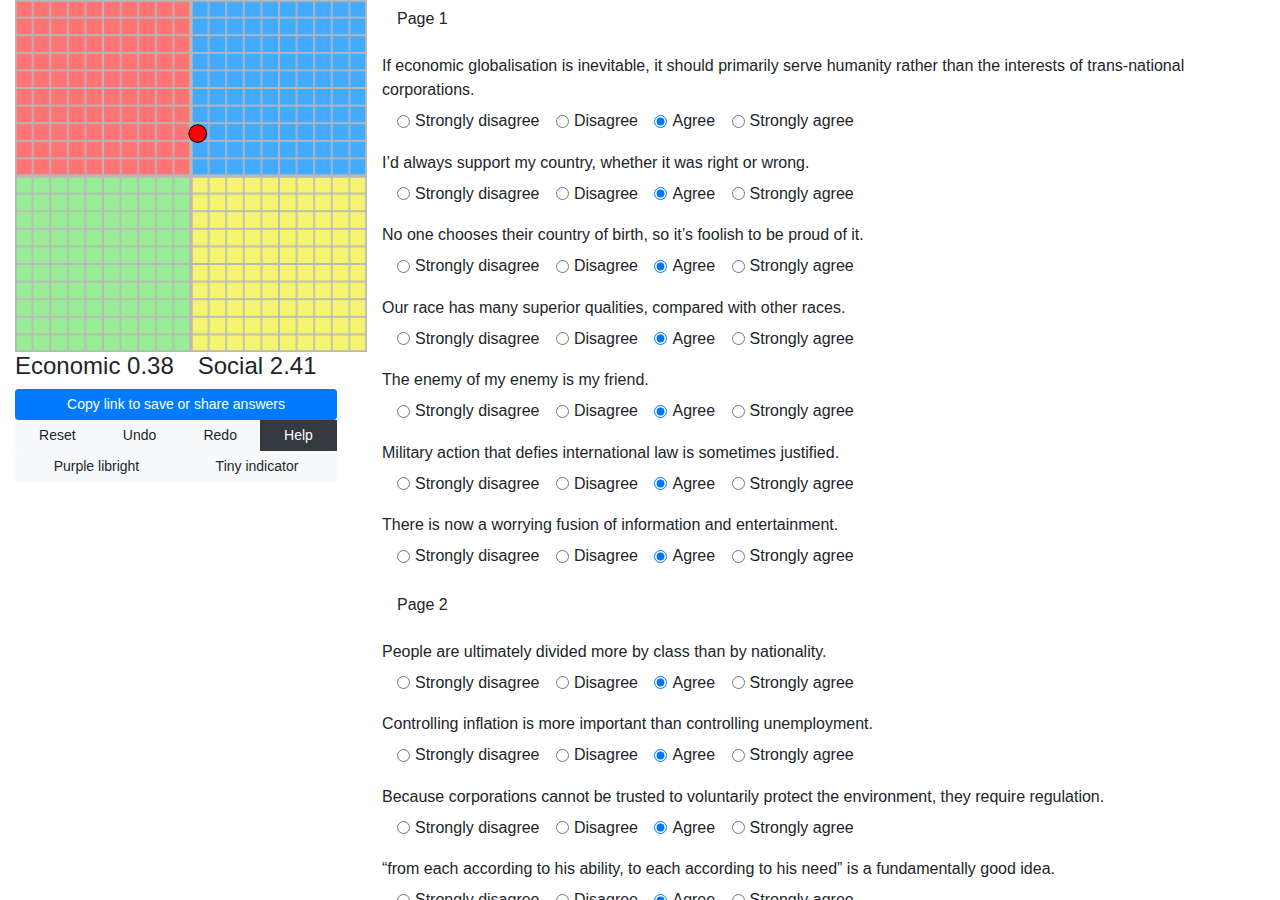
==== commit a572cf21: "Update and rename politicalcompass.github.io.html to index.html" ====
--- a/index.html
+++ b/index.html
@@ -1,3 +1,2150 @@
-
-<!-- saved from url=(0057)https://politicalcompass.github.io/?qqqqqqqqqqqqqqqqqqqqq -->
-<html><head><meta http-equiv="Content-Type" content="text/html; charset=UTF-8"><meta name="color-scheme" content="light dark"></head><body><div class="line-gutter-backdrop"></div><form autocomplete="off"><label class="line-wrap-control">Line wrap<input type="checkbox" aria-label="Line wrap"></label></form><table><tbody><tr><td class="line-number" value="1"></td><td class="line-content"><span class="html-doctype">&lt;!DOCTYPE html&gt;</span></td></tr><tr><td class="line-number" value="2"></td><td class="line-content"><br></td></tr><tr><td class="line-number" value="3"></td><td class="line-content"><span class="html-tag">&lt;html <span class="html-attribute-name">lang</span>="<span class="html-attribute-value">en-US</span>"&gt;</span></td></tr><tr><td class="line-number" value="4"></td><td class="line-content"><span class="html-tag">&lt;head&gt;</span></td></tr><tr><td class="line-number" value="5"></td><td class="line-content">  <span class="html-tag">&lt;meta <span class="html-attribute-name">charset</span>="<span class="html-attribute-value">utf-8</span>"&gt;</span></td></tr><tr><td class="line-number" value="6"></td><td class="line-content">  <span class="html-tag">&lt;title&gt;</span>Interactive Political Compass<span class="html-tag">&lt;/title&gt;</span></td></tr><tr><td class="line-number" value="7"></td><td class="line-content">  <span class="html-tag">&lt;meta <span class="html-attribute-name">name</span>="<span class="html-attribute-value">title</span>" <span class="html-attribute-name">content</span>="<span class="html-attribute-value">Interactive Political Compass</span>"&gt;</span></td></tr><tr><td class="line-number" value="8"></td><td class="line-content">  <span class="html-tag">&lt;meta <span class="html-attribute-name">name</span>="<span class="html-attribute-value">Description</span>" <span class="html-attribute-name">content</span>="<span class="html-attribute-value">Discover your position on the Political Compass with our interactive quiz. Get instant results as you answer questions!</span>"&gt;</span></td></tr><tr><td class="line-number" value="9"></td><td class="line-content">	<span class="html-tag">&lt;meta <span class="html-attribute-name">name</span>="<span class="html-attribute-value">Keywords</span>" <span class="html-attribute-name">content</span>="<span class="html-attribute-value">political compass,political,compass,formula,calculated,how,interactive,sandbox,live</span>"&gt;</span></td></tr><tr><td class="line-number" value="10"></td><td class="line-content">	<span class="html-tag">&lt;meta <span class="html-attribute-name">name</span>="<span class="html-attribute-value">viewport</span>" <span class="html-attribute-name">content</span>="<span class="html-attribute-value">width=device-width, initial-scale=1.0</span>"&gt;</span></td></tr><tr><td class="line-number" value="11"></td><td class="line-content">  <span class="html-tag">&lt;meta <span class="html-attribute-name">property</span>="<span class="html-attribute-value">og:type</span>" <span class="html-attribute-name">content</span>="<span class="html-attribute-value">website</span>"&gt;</span></td></tr><tr><td class="line-number" value="12"></td><td class="line-content">  <span class="html-tag">&lt;meta <span class="html-attribute-name">property</span>="<span class="html-attribute-value">og:url</span>" <span class="html-attribute-name">content</span>="<span class="html-attribute-value">https://politicalcompass.github.io/</span>"&gt;</span></td></tr><tr><td class="line-number" value="13"></td><td class="line-content">  <span class="html-tag">&lt;meta <span class="html-attribute-name">property</span>="<span class="html-attribute-value">og:title</span>" <span class="html-attribute-name">content</span>="<span class="html-attribute-value">Interactive Political Compass</span>"&gt;</span></td></tr><tr><td class="line-number" value="14"></td><td class="line-content">  <span class="html-tag">&lt;meta <span class="html-attribute-name">property</span>="<span class="html-attribute-value">og:description</span>" <span class="html-attribute-name">content</span>="<span class="html-attribute-value">Discover your position on the Political Compass with our interactive quiz. Get instant results as you answer questions!</span>"&gt;</span></td></tr><tr><td class="line-number" value="15"></td><td class="line-content">  <span class="html-tag">&lt;meta <span class="html-attribute-name">property</span>="<span class="html-attribute-value">og:image</span>" <span class="html-attribute-name">content</span>="<span class="html-attribute-value">https://politicalcompass.github.io/img/proj_flag_pc2.png</span>"&gt;</span></td></tr><tr><td class="line-number" value="16"></td><td class="line-content">  <span class="html-tag">&lt;meta <span class="html-attribute-name">property</span>="<span class="html-attribute-value">twitter:card</span>" <span class="html-attribute-name">content</span>="<span class="html-attribute-value">summary_large_image</span>"&gt;</span></td></tr><tr><td class="line-number" value="17"></td><td class="line-content">  <span class="html-tag">&lt;meta <span class="html-attribute-name">property</span>="<span class="html-attribute-value">twitter:url</span>" <span class="html-attribute-name">content</span>="<span class="html-attribute-value">https://politicalcompass.github.io/</span>"&gt;</span></td></tr><tr><td class="line-number" value="18"></td><td class="line-content">  <span class="html-tag">&lt;meta <span class="html-attribute-name">property</span>="<span class="html-attribute-value">twitter:title</span>" <span class="html-attribute-name">content</span>="<span class="html-attribute-value">Interactive Political Compass</span>"&gt;</span></td></tr><tr><td class="line-number" value="19"></td><td class="line-content">  <span class="html-tag">&lt;meta <span class="html-attribute-name">property</span>="<span class="html-attribute-value">twitter:description</span>" <span class="html-attribute-name">content</span>="<span class="html-attribute-value">Discover your position on the Political Compass with our interactive quiz. Get instant results as you answer questions!</span>"&gt;</span></td></tr><tr><td class="line-number" value="20"></td><td class="line-content">  <span class="html-tag">&lt;meta <span class="html-attribute-name">property</span>="<span class="html-attribute-value">twitter:image</span>" <span class="html-attribute-name">content</span>="<span class="html-attribute-value">https://politicalcompass.github.io/img/proj_flag_pc2.png</span>"&gt;</span></td></tr><tr><td class="line-number" value="21"></td><td class="line-content">  <span class="html-tag">&lt;meta <span class="html-attribute-name">itemprop</span>="<span class="html-attribute-value">name</span>" <span class="html-attribute-name">content</span>="<span class="html-attribute-value">Interactive Political Compass</span>"&gt;</span></td></tr><tr><td class="line-number" value="22"></td><td class="line-content">  <span class="html-tag">&lt;meta <span class="html-attribute-name">itemprop</span>="<span class="html-attribute-value">description</span>" <span class="html-attribute-name">content</span>="<span class="html-attribute-value">Discover your position on the Political Compass with our interactive quiz. Get instant results as you answer questions!</span>"&gt;</span></td></tr><tr><td class="line-number" value="23"></td><td class="line-content">  <span class="html-tag">&lt;meta <span class="html-attribute-name">itemprop</span>="<span class="html-attribute-value">image</span>" <span class="html-attribute-name">content</span>="<span class="html-attribute-value">http://politicalcompass.github.io/img/proj_flag_pc2.png</span>"&gt;</span></td></tr><tr><td class="line-number" value="24"></td><td class="line-content">  <span class="html-tag">&lt;meta <span class="html-attribute-name">name</span>="<span class="html-attribute-value">google-site-verification</span>" <span class="html-attribute-name">content</span>="<span class="html-attribute-value">mhU9SypGoPh1DQGS0cMQ0jDxrxKxCTXkJQJDEJV9io4</span>" /&gt;</span></td></tr><tr><td class="line-number" value="25"></td><td class="line-content">	<span class="html-tag">&lt;link <span class="html-attribute-name">href</span>="<a class="html-attribute-value html-resource-link" target="_blank" href="https://politicalcompass.github.io/favicon.ico" rel="noreferrer noopener">favicon.ico</a>" <span class="html-attribute-name">rel</span>="<span class="html-attribute-value">Political Compass icon</span>" <span class="html-attribute-name">type</span>="<span class="html-attribute-value">image/x-icon</span>" /&gt;</span></td></tr><tr><td class="line-number" value="26"></td><td class="line-content">  <span class="html-tag">&lt;script <span class="html-attribute-name">src</span>="<a class="html-attribute-value html-resource-link" target="_blank" href="https://politicalcompass.github.io/js/script.js" rel="noreferrer noopener">js/script.js</a>"&gt;</span><span class="html-tag">&lt;/script&gt;</span></td></tr><tr><td class="line-number" value="27"></td><td class="line-content">  <span class="html-tag">&lt;link <span class="html-attribute-name">rel</span>="<span class="html-attribute-value">stylesheet</span>" <span class="html-attribute-name">type</span>="<span class="html-attribute-value">text/css</span>" <span class="html-attribute-name">href</span>="<a class="html-attribute-value html-resource-link" target="_blank" href="https://politicalcompass.github.io/css/style.css" rel="noreferrer noopener">css/style.css</a>" /&gt;</span></td></tr><tr><td class="line-number" value="28"></td><td class="line-content">  <span class="html-tag">&lt;script <span class="html-attribute-name">src</span>="<a class="html-attribute-value html-resource-link" target="_blank" href="https://code.jquery.com/jquery-3.4.1.slim.min.js" rel="noreferrer noopener">https://code.jquery.com/jquery-3.4.1.slim.min.js</a>" <span class="html-attribute-name">integrity</span>="<span class="html-attribute-value">sha384-J6qa4849blE2+poT4WnyKhv5vZF5SrPo0iEjwBvKU7imGFAV0wwj1yYfoRSJoZ+n</span>" <span class="html-attribute-name">crossorigin</span>="<span class="html-attribute-value">anonymous</span>"&gt;</span><span class="html-tag">&lt;/script&gt;</span></td></tr><tr><td class="line-number" value="29"></td><td class="line-content">  <span class="html-tag">&lt;script <span class="html-attribute-name">src</span>="<a class="html-attribute-value html-resource-link" target="_blank" href="https://cdn.jsdelivr.net/npm/popper.js@1.16.0/dist/umd/popper.min.js" rel="noreferrer noopener">https://cdn.jsdelivr.net/npm/popper.js@1.16.0/dist/umd/popper.min.js</a>" <span class="html-attribute-name">integrity</span>="<span class="html-attribute-value">sha384-Q6E9RHvbIyZFJoft+2mJbHaEWldlvI9IOYy5n3zV9zzTtmI3UksdQRVvoxMfooAo</span>" <span class="html-attribute-name">crossorigin</span>="<span class="html-attribute-value">anonymous</span>"&gt;</span><span class="html-tag">&lt;/script&gt;</span></td></tr><tr><td class="line-number" value="30"></td><td class="line-content">  <span class="html-tag">&lt;link <span class="html-attribute-name">rel</span>="<span class="html-attribute-value">stylesheet</span>" <span class="html-attribute-name">type</span>="<span class="html-attribute-value">text/css</span>" <span class="html-attribute-name">href</span>="<a class="html-attribute-value html-resource-link" target="_blank" href="https://politicalcompass.github.io/css/bootstrap.min.css" rel="noreferrer noopener">css/bootstrap.min.css</a>" /&gt;</span></td></tr><tr><td class="line-number" value="31"></td><td class="line-content">  <span class="html-tag">&lt;script <span class="html-attribute-name">src</span>="<a class="html-attribute-value html-resource-link" target="_blank" href="https://politicalcompass.github.io/js/bootstrap.min.js" rel="noreferrer noopener">js/bootstrap.min.js</a>"&gt;</span><span class="html-tag">&lt;/script&gt;</span></td></tr><tr><td class="line-number" value="32"></td><td class="line-content">  <span class="html-tag">&lt;link <span class="html-attribute-name">rel</span>="<span class="html-attribute-value">canonical</span>" <span class="html-attribute-name">href</span>="<a class="html-attribute-value html-resource-link" target="_blank" href="https://politicalcompass.github.io/" rel="noreferrer noopener">https://politicalcompass.github.io/</a>" /&gt;</span></td></tr><tr><td class="line-number" value="33"></td><td class="line-content"><span class="html-tag">&lt;/head&gt;</span></td></tr><tr><td class="line-number" value="34"></td><td class="line-content"><span class="html-comment">&lt;!--Made by "W.u.m.b.o.l.o" (w/o dots) on twitter and youtube / "W.u.m.b.o.l.o.8.3" (w/o dots) on reddit--&gt;</span></td></tr><tr><td class="line-number" value="35"></td><td class="line-content"><span class="html-tag">&lt;body&gt;</span></td></tr><tr><td class="line-number" value="36"></td><td class="line-content">  <span class="html-tag">&lt;div <span class="html-attribute-name">class</span>="<span class="html-attribute-value">container-fluid cont-fluid</span>"&gt;</span></td></tr><tr><td class="line-number" value="37"></td><td class="line-content">  <span class="html-tag">&lt;div <span class="html-attribute-name">class</span>="<span class="html-attribute-value">row all-cont overflow-visible</span>"&gt;</span></td></tr><tr><td class="line-number" value="38"></td><td class="line-content">  <span class="html-tag">&lt;div <span class="html-attribute-name">class</span>="<span class="html-attribute-value">head-cont col-auto</span>"&gt;</span></td></tr><tr><td class="line-number" value="39"></td><td class="line-content">    <span class="html-tag">&lt;div <span class="html-attribute-name">class</span>="<span class="html-attribute-value">head-cont2</span>"&gt;</span></td></tr><tr><td class="line-number" value="40"></td><td class="line-content">      <span class="html-tag">&lt;div <span class="html-attribute-name">class</span>="<span class="html-attribute-value">pc-cont</span>"&gt;</span></td></tr><tr><td class="line-number" value="41"></td><td class="line-content">        <span class="html-tag">&lt;div <span class="html-attribute-name">class</span>="<span class="html-attribute-value">svg-container</span>"&gt;</span></td></tr><tr><td class="line-number" value="42"></td><td class="line-content">          <span class="html-tag">&lt;div <span class="html-attribute-name">class</span>="<span class="html-attribute-value">svg-container2</span>"&gt;</span></td></tr><tr><td class="line-number" value="43"></td><td class="line-content">            <span class="html-tag">&lt;svg <span class="html-attribute-name">viewBox</span>="<span class="html-attribute-value">0 0 100 100</span>"&gt;</span> </td></tr><tr><td class="line-number" value="44"></td><td class="line-content">              <span class="html-tag">&lt;rect <span class="html-attribute-name">width</span>="<span class="html-attribute-value">50</span>" <span class="html-attribute-name">height</span>="<span class="html-attribute-value">50</span>" <span class="html-attribute-name">style</span>="<span class="html-attribute-value">fill:rgb(255,117,117);</span>" /&gt;</span></td></tr><tr><td class="line-number" value="45"></td><td class="line-content">              <span class="html-tag">&lt;rect <span class="html-attribute-name">width</span>="<span class="html-attribute-value">50</span>" <span class="html-attribute-name">height</span>="<span class="html-attribute-value">50</span>" <span class="html-attribute-name">x</span>="<span class="html-attribute-value">50</span>" <span class="html-attribute-name">style</span>="<span class="html-attribute-value">fill:rgb(66,170,255);</span>" /&gt;</span></td></tr><tr><td class="line-number" value="46"></td><td class="line-content">              <span class="html-tag">&lt;rect <span class="html-attribute-name">width</span>="<span class="html-attribute-value">50</span>" <span class="html-attribute-name">height</span>="<span class="html-attribute-value">50</span>" <span class="html-attribute-name">y</span>="<span class="html-attribute-value">50</span>" <span class="html-attribute-name">style</span>="<span class="html-attribute-value">fill:rgb(154,237,151);</span>" /&gt;</span></td></tr><tr><td class="line-number" value="47"></td><td class="line-content">              <span class="html-tag">&lt;rect <span class="html-attribute-name">width</span>="<span class="html-attribute-value">50</span>" <span class="html-attribute-name">height</span>="<span class="html-attribute-value">50</span>" <span class="html-attribute-name">x</span>="<span class="html-attribute-value">50</span>" <span class="html-attribute-name">y</span>="<span class="html-attribute-value">50</span>" <span class="html-attribute-name">id</span>="<span class="html-attribute-value">libright</span>" <span class="html-attribute-name">style</span>="<span class="html-attribute-value">fill:rgb(245,244,113);</span>" /&gt;</span></td></tr><tr><td class="line-number" value="48"></td><td class="line-content"><br></td></tr><tr><td class="line-number" value="49"></td><td class="line-content">              <span class="html-tag">&lt;defs&gt;</span></td></tr><tr><td class="line-number" value="50"></td><td class="line-content">                <span class="html-tag">&lt;pattern <span class="html-attribute-name">id</span>="<span class="html-attribute-value">smallGrid</span>" <span class="html-attribute-name">width</span>="<span class="html-attribute-value">5</span>" <span class="html-attribute-name">height</span>="<span class="html-attribute-value">5</span>" <span class="html-attribute-name">patternUnits</span>="<span class="html-attribute-value">userSpaceOnUse</span>"&gt;</span></td></tr><tr><td class="line-number" value="51"></td><td class="line-content">                  <span class="html-tag">&lt;path <span class="html-attribute-name">d</span>="<span class="html-attribute-value">M 5 0 L 0 0 0 5</span>" <span class="html-attribute-name">fill</span>="<span class="html-attribute-value">none</span>" <span class="html-attribute-name">stroke</span>="<span class="html-attribute-value">rgb(184,184,184)</span>" <span class="html-attribute-name">stroke-width</span>="<span class="html-attribute-value">0.5</span>"/&gt;</span></td></tr><tr><td class="line-number" value="52"></td><td class="line-content">                <span class="html-tag">&lt;/pattern&gt;</span></td></tr><tr><td class="line-number" value="53"></td><td class="line-content">                <span class="html-tag">&lt;pattern <span class="html-attribute-name">id</span>="<span class="html-attribute-value">grid</span>" <span class="html-attribute-name">width</span>="<span class="html-attribute-value">50</span>" <span class="html-attribute-name">height</span>="<span class="html-attribute-value">50</span>" <span class="html-attribute-name">patternUnits</span>="<span class="html-attribute-value">userSpaceOnUse</span>"&gt;</span></td></tr><tr><td class="line-number" value="54"></td><td class="line-content">                  <span class="html-tag">&lt;rect <span class="html-attribute-name">width</span>="<span class="html-attribute-value">50</span>" <span class="html-attribute-name">height</span>="<span class="html-attribute-value">50</span>" <span class="html-attribute-name">fill</span>="<span class="html-attribute-value">url(#smallGrid)</span>"/&gt;</span></td></tr><tr><td class="line-number" value="55"></td><td class="line-content">                  <span class="html-tag">&lt;path <span class="html-attribute-name">d</span>="<span class="html-attribute-value">M 50 0 L 0 0 0 50</span>" <span class="html-attribute-name">fill</span>="<span class="html-attribute-value">none</span>" <span class="html-attribute-name">stroke</span>="<span class="html-attribute-value">rgb(184,184,184)</span>" <span class="html-attribute-name">stroke-width</span>="<span class="html-attribute-value">1</span>"/&gt;</span></td></tr><tr><td class="line-number" value="56"></td><td class="line-content">                <span class="html-tag">&lt;/pattern&gt;</span></td></tr><tr><td class="line-number" value="57"></td><td class="line-content">              <span class="html-tag">&lt;/defs&gt;</span></td></tr><tr><td class="line-number" value="58"></td><td class="line-content">            </td></tr><tr><td class="line-number" value="59"></td><td class="line-content">              <span class="html-tag">&lt;rect <span class="html-attribute-name">width</span>="<span class="html-attribute-value">100</span>" <span class="html-attribute-name">height</span>="<span class="html-attribute-value">100</span>" <span class="html-attribute-name">fill</span>="<span class="html-attribute-value">url(#grid)</span>" /&gt;</span></td></tr><tr><td class="line-number" value="60"></td><td class="line-content">              <span class="html-tag">&lt;rect <span class="html-attribute-name">style</span>="<span class="html-attribute-value">transform: rotate(180deg);transform-origin: 50% 50%;</span>" <span class="html-attribute-name">width</span>="<span class="html-attribute-value">100</span>" <span class="html-attribute-name">height</span>="<span class="html-attribute-value">100</span>" <span class="html-attribute-name">fill</span>="<span class="html-attribute-value">url(#grid)</span>" /&gt;</span></td></tr><tr><td class="line-number" value="61"></td><td class="line-content"><br></td></tr><tr><td class="line-number" value="62"></td><td class="line-content">              <span class="html-tag">&lt;circle <span class="html-attribute-name">cx</span>="<span class="html-attribute-value">-51.9</span>" <span class="html-attribute-name">cy</span>="<span class="html-attribute-value">-37.95</span>" <span class="html-attribute-name">r</span>="<span class="html-attribute-value">2.5</span>" <span class="html-attribute-name">stroke</span>="<span class="html-attribute-value">black</span>" <span class="html-attribute-name">stroke-width</span>="<span class="html-attribute-value">0.3</span>" <span class="html-attribute-name">fill</span>="<span class="html-attribute-value">red</span>" <span class="html-attribute-name">id</span>="<span class="html-attribute-value">circ</span>" /&gt;</span></td></tr><tr><td class="line-number" value="63"></td><td class="line-content">              <span class="html-comment">&lt;!-- &lt;circle cx="51.9" cy="37.95" r="2.5" stroke="black" stroke-width="0.3" fill="red" id="circ" /&gt; --&gt;</span></td></tr><tr><td class="line-number" value="64"></td><td class="line-content">            <span class="html-tag">&lt;/svg&gt;</span></td></tr><tr><td class="line-number" value="65"></td><td class="line-content">            <span class="html-comment">&lt;!--page-header?--&gt;</span></td></tr><tr><td class="line-number" value="66"></td><td class="line-content">          <span class="html-tag">&lt;/div&gt;</span></td></tr><tr><td class="line-number" value="67"></td><td class="line-content">        <span class="html-tag">&lt;/div&gt;</span></td></tr><tr><td class="line-number" value="68"></td><td class="line-content">      <span class="html-tag">&lt;/div&gt;</span></td></tr><tr><td class="line-number" value="69"></td><td class="line-content">      <span class="html-comment">&lt;!-- &lt;div class="page-header"&gt;</span></td></tr><tr><td class="line-number" value="70"></td><td class="line-content"><span class="html-comment">        &lt;div class="float-left"&gt;</span></td></tr><tr><td class="line-number" value="71"></td><td class="line-content"><span class="html-comment">          &lt;h4&gt;Economic &lt;span id="displayEcon"&gt;0.38&lt;/span&gt;&lt;/h4&gt;</span></td></tr><tr><td class="line-number" value="72"></td><td class="line-content"><span class="html-comment">        &lt;/div&gt;</span></td></tr><tr><td class="line-number" value="73"></td><td class="line-content"><span class="html-comment">        &lt;div class="float-right fl-ri-soc"&gt;</span></td></tr><tr><td class="line-number" value="74"></td><td class="line-content"><span class="html-comment">          &lt;h4 class="text-right"&gt;Social &lt;span id="displaySoc"&gt;2.41&lt;/span&gt;&lt;/h4&gt;</span></td></tr><tr><td class="line-number" value="75"></td><td class="line-content"><span class="html-comment">        &lt;/div&gt;</span></td></tr><tr><td class="line-number" value="76"></td><td class="line-content"><span class="html-comment">        &lt;div class="clearfix"&gt;&lt;/div&gt;</span></td></tr><tr><td class="line-number" value="77"></td><td class="line-content"><span class="html-comment">      &lt;/div&gt; --&gt;</span></td></tr><tr><td class="line-number" value="78"></td><td class="line-content">      <span class="html-tag">&lt;h4 <span class="html-attribute-name">id</span>="<span class="html-attribute-value">h4disp</span>"&gt;</span>&amp;nbsp;<span class="html-tag">&lt;/h4&gt;</span></td></tr><tr><td class="line-number" value="79"></td><td class="line-content">      <span class="html-tag">&lt;div <span class="html-attribute-name">class</span>="<span class="html-attribute-value">row</span>"&gt;</span></td></tr><tr><td class="line-number" value="80"></td><td class="line-content">        <span class="html-tag">&lt;div <span class="html-attribute-name">class</span>="<span class="html-attribute-value">col btn-group flex-wrap text-center cent-col</span>" <span class="html-attribute-name">role</span>="<span class="html-attribute-value">group</span>" <span class="html-attribute-name">aria-label</span>="<span class="html-attribute-value">Options</span>"&gt;</span></td></tr><tr><td class="line-number" value="81"></td><td class="line-content">          <span class="html-tag">&lt;button <span class="html-attribute-name">type</span>="<span class="html-attribute-value">button</span>" <span class="html-attribute-name">class</span>="<span class="html-attribute-value">btn btn-sm btn-primary</span>" <span class="html-attribute-name">onclick</span>="<span class="html-attribute-value">cpyCb()</span>"&gt;</span>Copy link to save or share answers<span class="html-tag">&lt;/button&gt;</span></td></tr><tr><td class="line-number" value="82"></td><td class="line-content">        <span class="html-tag">&lt;/div&gt;</span></td></tr><tr><td class="line-number" value="83"></td><td class="line-content">      <span class="html-tag">&lt;/div&gt;</span></td></tr><tr><td class="line-number" value="84"></td><td class="line-content">      <span class="html-tag">&lt;div <span class="html-attribute-name">class</span>="<span class="html-attribute-value">row</span>"&gt;</span></td></tr><tr><td class="line-number" value="85"></td><td class="line-content">        <span class="html-tag">&lt;div <span class="html-attribute-name">class</span>="<span class="html-attribute-value">col btn-group flex-wrap text-center cent-col</span>" <span class="html-attribute-name">role</span>="<span class="html-attribute-value">group</span>" <span class="html-attribute-name">aria-label</span>="<span class="html-attribute-value">Options</span>"&gt;</span></td></tr><tr><td class="line-number" value="86"></td><td class="line-content">          <span class="html-tag">&lt;button <span class="html-attribute-name">type</span>="<span class="html-attribute-value">button</span>" <span class="html-attribute-name">class</span>="<span class="html-attribute-value">btn btn-sm btn-light</span>" <span class="html-attribute-name">onclick</span>="<span class="html-attribute-value">reset()</span>"&gt;</span>Reset<span class="html-tag">&lt;/button&gt;</span></td></tr><tr><td class="line-number" value="87"></td><td class="line-content">          <span class="html-tag">&lt;button <span class="html-attribute-name">type</span>="<span class="html-attribute-value">button</span>" <span class="html-attribute-name">class</span>="<span class="html-attribute-value">btn btn-sm btn-light</span>" <span class="html-attribute-name">onclick</span>="<span class="html-attribute-value">window.history.back()</span>"&gt;</span>Undo<span class="html-tag">&lt;/button&gt;</span></td></tr><tr><td class="line-number" value="88"></td><td class="line-content">          <span class="html-tag">&lt;button <span class="html-attribute-name">type</span>="<span class="html-attribute-value">button</span>" <span class="html-attribute-name">class</span>="<span class="html-attribute-value">btn btn-sm btn-light</span>" <span class="html-attribute-name">onclick</span>="<span class="html-attribute-value">window.history.forward()</span>"&gt;</span>Redo<span class="html-tag">&lt;/button&gt;</span></td></tr><tr><td class="line-number" value="89"></td><td class="line-content">          <span class="html-tag">&lt;button <span class="html-attribute-name">type</span>="<span class="html-attribute-value">button</span>" <span class="html-attribute-name">class</span>="<span class="html-attribute-value">btn btn-sm btn-dark</span>" <span class="html-attribute-name">data-toggle</span>="<span class="html-attribute-value">modal</span>" <span class="html-attribute-name">data-target</span>="<span class="html-attribute-value">#helpModal</span>"&gt;</span>Help<span class="html-tag">&lt;/button&gt;</span></td></tr><tr><td class="line-number" value="90"></td><td class="line-content"><br></td></tr><tr><td class="line-number" value="91"></td><td class="line-content">          <span class="html-tag">&lt;div <span class="html-attribute-name">class</span>="<span class="html-attribute-value">modal fade</span>" <span class="html-attribute-name">id</span>="<span class="html-attribute-value">helpModal</span>" <span class="html-attribute-name">tabindex</span>="<span class="html-attribute-value">-1</span>" <span class="html-attribute-name">role</span>="<span class="html-attribute-value">dialog</span>" <span class="html-attribute-name">aria-labelledby</span>="<span class="html-attribute-value">helpModalTitle</span>" <span class="html-attribute-name">aria-hidden</span>="<span class="html-attribute-value">true</span>"&gt;</span></td></tr><tr><td class="line-number" value="92"></td><td class="line-content">            <span class="html-tag">&lt;div <span class="html-attribute-name">class</span>="<span class="html-attribute-value">modal-dialog</span>" <span class="html-attribute-name">role</span>="<span class="html-attribute-value">document</span>"&gt;</span></td></tr><tr><td class="line-number" value="93"></td><td class="line-content">              <span class="html-tag">&lt;div <span class="html-attribute-name">class</span>="<span class="html-attribute-value">modal-content</span>"&gt;</span></td></tr><tr><td class="line-number" value="94"></td><td class="line-content">                <span class="html-tag">&lt;div <span class="html-attribute-name">class</span>="<span class="html-attribute-value">modal-header</span>"&gt;</span></td></tr><tr><td class="line-number" value="95"></td><td class="line-content">                  <span class="html-tag">&lt;h5 <span class="html-attribute-name">class</span>="<span class="html-attribute-value">modal-title</span>" <span class="html-attribute-name">id</span>="<span class="html-attribute-value">helpModalTitle</span>"&gt;</span>Information<span class="html-tag">&lt;/h5&gt;</span></td></tr><tr><td class="line-number" value="96"></td><td class="line-content">                  <span class="html-tag">&lt;button <span class="html-attribute-name">type</span>="<span class="html-attribute-value">button</span>" <span class="html-attribute-name">class</span>="<span class="html-attribute-value">close</span>" <span class="html-attribute-name">data-dismiss</span>="<span class="html-attribute-value">modal</span>" <span class="html-attribute-name">aria-label</span>="<span class="html-attribute-value">Close</span>"&gt;</span></td></tr><tr><td class="line-number" value="97"></td><td class="line-content">                    <span class="html-tag">&lt;span <span class="html-attribute-name">aria-hidden</span>="<span class="html-attribute-value">true</span>"&gt;</span>&amp;times;<span class="html-tag">&lt;/span&gt;</span></td></tr><tr><td class="line-number" value="98"></td><td class="line-content">                  <span class="html-tag">&lt;/button&gt;</span></td></tr><tr><td class="line-number" value="99"></td><td class="line-content">                <span class="html-tag">&lt;/div&gt;</span></td></tr><tr><td class="line-number" value="100"></td><td class="line-content">                <span class="html-tag">&lt;div <span class="html-attribute-name">class</span>="<span class="html-attribute-value">modal-body</span>"&gt;</span></td></tr><tr><td class="line-number" value="101"></td><td class="line-content">                  <span class="html-tag">&lt;p&gt;</span>Your answers are saved in the URL. If you close and re-open this page, the current answers will be loaded.<span class="html-tag">&lt;/p&gt;</span></td></tr><tr><td class="line-number" value="102"></td><td class="line-content">                <span class="html-tag">&lt;/div&gt;</span></td></tr><tr><td class="line-number" value="103"></td><td class="line-content">                <span class="html-tag">&lt;div <span class="html-attribute-name">class</span>="<span class="html-attribute-value">modal-footer</span>"&gt;</span></td></tr><tr><td class="line-number" value="104"></td><td class="line-content">                  <span class="html-tag">&lt;button <span class="html-attribute-name">type</span>="<span class="html-attribute-value">button</span>" <span class="html-attribute-name">class</span>="<span class="html-attribute-value">btn btn-secondary</span>" <span class="html-attribute-name">data-dismiss</span>="<span class="html-attribute-value">modal</span>"&gt;</span>Close<span class="html-tag">&lt;/button&gt;</span></td></tr><tr><td class="line-number" value="105"></td><td class="line-content">                <span class="html-tag">&lt;/div&gt;</span></td></tr><tr><td class="line-number" value="106"></td><td class="line-content">              <span class="html-tag">&lt;/div&gt;</span></td></tr><tr><td class="line-number" value="107"></td><td class="line-content">            <span class="html-tag">&lt;/div&gt;</span></td></tr><tr><td class="line-number" value="108"></td><td class="line-content">          <span class="html-tag">&lt;/div&gt;</span></td></tr><tr><td class="line-number" value="109"></td><td class="line-content">        <span class="html-tag">&lt;/div&gt;</span></td></tr><tr><td class="line-number" value="110"></td><td class="line-content">      <span class="html-tag">&lt;/div&gt;</span></td></tr><tr><td class="line-number" value="111"></td><td class="line-content">      <span class="html-tag">&lt;div <span class="html-attribute-name">class</span>="<span class="html-attribute-value">row</span>"&gt;</span></td></tr><tr><td class="line-number" value="112"></td><td class="line-content">        <span class="html-tag">&lt;div <span class="html-attribute-name">class</span>="<span class="html-attribute-value">col btn-group flex-wrap text-center cent-col</span>" <span class="html-attribute-name">role</span>="<span class="html-attribute-value">group</span>" <span class="html-attribute-name">aria-label</span>="<span class="html-attribute-value">Options</span>"&gt;</span></td></tr><tr><td class="line-number" value="113"></td><td class="line-content">          <span class="html-tag">&lt;button <span class="html-attribute-name">type</span>="<span class="html-attribute-value">button</span>" <span class="html-attribute-name">class</span>="<span class="html-attribute-value">btn btn-sm btn-light</span>" <span class="html-attribute-name">id</span>="<span class="html-attribute-value">switchLibright</span>" <span class="html-attribute-name">onclick</span>="<span class="html-attribute-value">switchLibright()</span>"&gt;</span>Purple libright<span class="html-tag">&lt;/button&gt;</span></td></tr><tr><td class="line-number" value="114"></td><td class="line-content">          <span class="html-tag">&lt;button <span class="html-attribute-name">type</span>="<span class="html-attribute-value">button</span>" <span class="html-attribute-name">class</span>="<span class="html-attribute-value">btn btn-sm btn-light</span>" <span class="html-attribute-name">id</span>="<span class="html-attribute-value">switchIndicator</span>" <span class="html-attribute-name">onclick</span>="<span class="html-attribute-value">switchIndicator()</span>"&gt;</span>Tiny indicator<span class="html-tag">&lt;/button&gt;</span></td></tr><tr><td class="line-number" value="115"></td><td class="line-content">        <span class="html-tag">&lt;/div&gt;</span></td></tr><tr><td class="line-number" value="116"></td><td class="line-content">      <span class="html-tag">&lt;/div&gt;</span></td></tr><tr><td class="line-number" value="117"></td><td class="line-content">    <span class="html-tag">&lt;/div&gt;</span></td></tr><tr><td class="line-number" value="118"></td><td class="line-content">  <span class="html-tag">&lt;/div&gt;</span></td></tr><tr><td class="line-number" value="119"></td><td class="line-content"><br></td></tr><tr><td class="line-number" value="120"></td><td class="line-content">  <span class="html-tag">&lt;form <span class="html-attribute-name">class</span>="<span class="html-attribute-value">col overflow-auto</span>"&gt;</span></td></tr><tr><td class="line-number" value="121"></td><td class="line-content">    <span class="html-tag">&lt;fieldset <span class="html-attribute-name">class</span>="<span class="html-attribute-value">form-group</span>"&gt;</span></td></tr><tr><td class="line-number" value="122"></td><td class="line-content">      <span class="html-tag">&lt;div <span class="html-attribute-name">class</span>="<span class="html-attribute-value">row</span>"&gt;</span></td></tr><tr><td class="line-number" value="123"></td><td class="line-content">        <span class="html-tag">&lt;p <span class="html-attribute-name">class</span>="<span class="html-attribute-value">col-form-label col-auto</span>"&gt;</span>Page 1<span class="html-tag">&lt;/p&gt;</span></td></tr><tr><td class="line-number" value="124"></td><td class="line-content">      <span class="html-tag">&lt;/div&gt;</span></td></tr><tr><td class="line-number" value="125"></td><td class="line-content">    <span class="html-tag">&lt;/fieldset&gt;</span></td></tr><tr><td class="line-number" value="126"></td><td class="line-content"><br></td></tr><tr><td class="line-number" value="127"></td><td class="line-content">    <span class="html-tag">&lt;fieldset <span class="html-attribute-name">class</span>="<span class="html-attribute-value">form-group</span>"&gt;</span></td></tr><tr><td class="line-number" value="128"></td><td class="line-content">      <span class="html-tag">&lt;div <span class="html-attribute-name">class</span>="<span class="html-attribute-value">row</span>"&gt;</span></td></tr><tr><td class="line-number" value="129"></td><td class="line-content">        <span class="html-tag">&lt;legend <span class="html-attribute-name">class</span>="<span class="html-attribute-value">col-form-label col-1 pt-0 pl-0</span>"&gt;</span>If economic globalisation is inevitable, it should primarily serve humanity rather than the interests of trans-national corporations.<span class="html-tag">&lt;/legend&gt;</span></td></tr><tr><td class="line-number" value="130"></td><td class="line-content">        <span class="html-tag">&lt;div <span class="html-attribute-name">class</span>="<span class="html-attribute-value">col-11 align-self-center</span>"&gt;</span></td></tr><tr><td class="line-number" value="131"></td><td class="line-content">          <span class="html-tag">&lt;div <span class="html-attribute-name">class</span>="<span class="html-attribute-value">form-check form-check-inline</span>"&gt;</span></td></tr><tr><td class="line-number" value="132"></td><td class="line-content">            <span class="html-tag">&lt;input <span class="html-attribute-name">class</span>="<span class="html-attribute-value">form-check-input</span>" <span class="html-attribute-name">type</span>="<span class="html-attribute-value">radio</span>" <span class="html-attribute-name">name</span>="<span class="html-attribute-value">q1</span>" <span class="html-attribute-name">id</span>="<span class="html-attribute-value">q1a1</span>" <span class="html-attribute-name">value</span>="<span class="html-attribute-value">sd</span>" <span class="html-attribute-name">onclick</span>="<span class="html-attribute-value">ans(0, 0)</span>"&gt;</span></td></tr><tr><td class="line-number" value="133"></td><td class="line-content">            <span class="html-tag">&lt;label <span class="html-attribute-name">class</span>="<span class="html-attribute-value">form-check-label</span>" <span class="html-attribute-name">for</span>="<span class="html-attribute-value">q1a1</span>"&gt;</span></td></tr><tr><td class="line-number" value="134"></td><td class="line-content">              Strongly disagree</td></tr><tr><td class="line-number" value="135"></td><td class="line-content">            <span class="html-tag">&lt;/label&gt;</span></td></tr><tr><td class="line-number" value="136"></td><td class="line-content">          <span class="html-tag">&lt;/div&gt;</span></td></tr><tr><td class="line-number" value="137"></td><td class="line-content">          <span class="html-tag">&lt;div <span class="html-attribute-name">class</span>="<span class="html-attribute-value">form-check form-check-inline</span>"&gt;</span></td></tr><tr><td class="line-number" value="138"></td><td class="line-content">            <span class="html-tag">&lt;input <span class="html-attribute-name">class</span>="<span class="html-attribute-value">form-check-input</span>" <span class="html-attribute-name">type</span>="<span class="html-attribute-value">radio</span>" <span class="html-attribute-name">name</span>="<span class="html-attribute-value">q1</span>" <span class="html-attribute-name">id</span>="<span class="html-attribute-value">q1a2</span>" <span class="html-attribute-name">value</span>="<span class="html-attribute-value">d</span>" <span class="html-attribute-name">onclick</span>="<span class="html-attribute-value">ans(0, 1)</span>"&gt;</span></td></tr><tr><td class="line-number" value="139"></td><td class="line-content">            <span class="html-tag">&lt;label <span class="html-attribute-name">class</span>="<span class="html-attribute-value">form-check-label</span>" <span class="html-attribute-name">for</span>="<span class="html-attribute-value">q1a2</span>"&gt;</span></td></tr><tr><td class="line-number" value="140"></td><td class="line-content">              Disagree</td></tr><tr><td class="line-number" value="141"></td><td class="line-content">            <span class="html-tag">&lt;/label&gt;</span></td></tr><tr><td class="line-number" value="142"></td><td class="line-content">          <span class="html-tag">&lt;/div&gt;</span></td></tr><tr><td class="line-number" value="143"></td><td class="line-content">          <span class="html-tag">&lt;div <span class="html-attribute-name">class</span>="<span class="html-attribute-value">form-check form-check-inline</span>"&gt;</span></td></tr><tr><td class="line-number" value="144"></td><td class="line-content">            <span class="html-tag">&lt;input <span class="html-attribute-name">class</span>="<span class="html-attribute-value">form-check-input</span>" <span class="html-attribute-name">type</span>="<span class="html-attribute-value">radio</span>" <span class="html-attribute-name">name</span>="<span class="html-attribute-value">q1</span>" <span class="html-attribute-name">id</span>="<span class="html-attribute-value">q1a3</span>" <span class="html-attribute-name">value</span>="<span class="html-attribute-value">a</span>" <span class="html-attribute-name">onclick</span>="<span class="html-attribute-value">ans(0, 2)</span>" &gt;</span><span class="html-comment">&lt;!--checked--&gt;</span></td></tr><tr><td class="line-number" value="145"></td><td class="line-content">            <span class="html-tag">&lt;label <span class="html-attribute-name">class</span>="<span class="html-attribute-value">form-check-label</span>" <span class="html-attribute-name">for</span>="<span class="html-attribute-value">q1a3</span>"&gt;</span></td></tr><tr><td class="line-number" value="146"></td><td class="line-content">              Agree</td></tr><tr><td class="line-number" value="147"></td><td class="line-content">            <span class="html-tag">&lt;/label&gt;</span></td></tr><tr><td class="line-number" value="148"></td><td class="line-content">          <span class="html-tag">&lt;/div&gt;</span></td></tr><tr><td class="line-number" value="149"></td><td class="line-content">          <span class="html-tag">&lt;div <span class="html-attribute-name">class</span>="<span class="html-attribute-value">form-check form-check-inline</span>"&gt;</span></td></tr><tr><td class="line-number" value="150"></td><td class="line-content">            <span class="html-tag">&lt;input <span class="html-attribute-name">class</span>="<span class="html-attribute-value">form-check-input</span>" <span class="html-attribute-name">type</span>="<span class="html-attribute-value">radio</span>" <span class="html-attribute-name">name</span>="<span class="html-attribute-value">q1</span>" <span class="html-attribute-name">id</span>="<span class="html-attribute-value">q1a4</span>" <span class="html-attribute-name">value</span>="<span class="html-attribute-value">sa</span>" <span class="html-attribute-name">onclick</span>="<span class="html-attribute-value">ans(0, 3)</span>"&gt;</span></td></tr><tr><td class="line-number" value="151"></td><td class="line-content">            <span class="html-tag">&lt;label <span class="html-attribute-name">class</span>="<span class="html-attribute-value">form-check-label</span>" <span class="html-attribute-name">for</span>="<span class="html-attribute-value">q1a4</span>"&gt;</span></td></tr><tr><td class="line-number" value="152"></td><td class="line-content">              Strongly agree</td></tr><tr><td class="line-number" value="153"></td><td class="line-content">            <span class="html-tag">&lt;/label&gt;</span></td></tr><tr><td class="line-number" value="154"></td><td class="line-content">          <span class="html-tag">&lt;/div&gt;</span></td></tr><tr><td class="line-number" value="155"></td><td class="line-content">        <span class="html-tag">&lt;/div&gt;</span></td></tr><tr><td class="line-number" value="156"></td><td class="line-content">      <span class="html-tag">&lt;/div&gt;</span></td></tr><tr><td class="line-number" value="157"></td><td class="line-content">    <span class="html-tag">&lt;/fieldset&gt;</span></td></tr><tr><td class="line-number" value="158"></td><td class="line-content"><br></td></tr><tr><td class="line-number" value="159"></td><td class="line-content">    <span class="html-tag">&lt;fieldset <span class="html-attribute-name">class</span>="<span class="html-attribute-value">form-group</span>"&gt;</span></td></tr><tr><td class="line-number" value="160"></td><td class="line-content">      <span class="html-tag">&lt;div <span class="html-attribute-name">class</span>="<span class="html-attribute-value">row</span>"&gt;</span></td></tr><tr><td class="line-number" value="161"></td><td class="line-content">        <span class="html-tag">&lt;legend <span class="html-attribute-name">class</span>="<span class="html-attribute-value">col-form-label col-1 pt-0 pl-0</span>"&gt;</span>I’d always support my country, whether it was right or wrong.<span class="html-tag">&lt;/legend&gt;</span></td></tr><tr><td class="line-number" value="162"></td><td class="line-content">        <span class="html-tag">&lt;div <span class="html-attribute-name">class</span>="<span class="html-attribute-value">col-11 align-self-center</span>"&gt;</span></td></tr><tr><td class="line-number" value="163"></td><td class="line-content">          <span class="html-tag">&lt;div <span class="html-attribute-name">class</span>="<span class="html-attribute-value">form-check form-check-inline</span>"&gt;</span></td></tr><tr><td class="line-number" value="164"></td><td class="line-content">            <span class="html-tag">&lt;input <span class="html-attribute-name">class</span>="<span class="html-attribute-value">form-check-input</span>" <span class="html-attribute-name">type</span>="<span class="html-attribute-value">radio</span>" <span class="html-attribute-name">name</span>="<span class="html-attribute-value">q2</span>" <span class="html-attribute-name">id</span>="<span class="html-attribute-value">q2a1</span>" <span class="html-attribute-name">value</span>="<span class="html-attribute-value">sd</span>" <span class="html-attribute-name">onclick</span>="<span class="html-attribute-value">ans(1, 0)</span>"&gt;</span></td></tr><tr><td class="line-number" value="165"></td><td class="line-content">            <span class="html-tag">&lt;label <span class="html-attribute-name">class</span>="<span class="html-attribute-value">form-check-label</span>" <span class="html-attribute-name">for</span>="<span class="html-attribute-value">q2a1</span>"&gt;</span></td></tr><tr><td class="line-number" value="166"></td><td class="line-content">              Strongly disagree</td></tr><tr><td class="line-number" value="167"></td><td class="line-content">            <span class="html-tag">&lt;/label&gt;</span></td></tr><tr><td class="line-number" value="168"></td><td class="line-content">          <span class="html-tag">&lt;/div&gt;</span></td></tr><tr><td class="line-number" value="169"></td><td class="line-content">          <span class="html-tag">&lt;div <span class="html-attribute-name">class</span>="<span class="html-attribute-value">form-check form-check-inline</span>"&gt;</span></td></tr><tr><td class="line-number" value="170"></td><td class="line-content">            <span class="html-tag">&lt;input <span class="html-attribute-name">class</span>="<span class="html-attribute-value">form-check-input</span>" <span class="html-attribute-name">type</span>="<span class="html-attribute-value">radio</span>" <span class="html-attribute-name">name</span>="<span class="html-attribute-value">q2</span>" <span class="html-attribute-name">id</span>="<span class="html-attribute-value">q2a2</span>" <span class="html-attribute-name">value</span>="<span class="html-attribute-value">d</span>" <span class="html-attribute-name">onclick</span>="<span class="html-attribute-value">ans(1, 1)</span>"&gt;</span></td></tr><tr><td class="line-number" value="171"></td><td class="line-content">            <span class="html-tag">&lt;label <span class="html-attribute-name">class</span>="<span class="html-attribute-value">form-check-label</span>" <span class="html-attribute-name">for</span>="<span class="html-attribute-value">q2a2</span>"&gt;</span></td></tr><tr><td class="line-number" value="172"></td><td class="line-content">              Disagree</td></tr><tr><td class="line-number" value="173"></td><td class="line-content">            <span class="html-tag">&lt;/label&gt;</span></td></tr><tr><td class="line-number" value="174"></td><td class="line-content">          <span class="html-tag">&lt;/div&gt;</span></td></tr><tr><td class="line-number" value="175"></td><td class="line-content">          <span class="html-tag">&lt;div <span class="html-attribute-name">class</span>="<span class="html-attribute-value">form-check form-check-inline</span>"&gt;</span></td></tr><tr><td class="line-number" value="176"></td><td class="line-content">            <span class="html-tag">&lt;input <span class="html-attribute-name">class</span>="<span class="html-attribute-value">form-check-input</span>" <span class="html-attribute-name">type</span>="<span class="html-attribute-value">radio</span>" <span class="html-attribute-name">name</span>="<span class="html-attribute-value">q2</span>" <span class="html-attribute-name">id</span>="<span class="html-attribute-value">q2a3</span>" <span class="html-attribute-name">value</span>="<span class="html-attribute-value">a</span>" <span class="html-attribute-name">onclick</span>="<span class="html-attribute-value">ans(1, 2)</span>" &gt;</span><span class="html-comment">&lt;!--checked--&gt;</span></td></tr><tr><td class="line-number" value="177"></td><td class="line-content">            <span class="html-tag">&lt;label <span class="html-attribute-name">class</span>="<span class="html-attribute-value">form-check-label</span>" <span class="html-attribute-name">for</span>="<span class="html-attribute-value">q2a3</span>"&gt;</span></td></tr><tr><td class="line-number" value="178"></td><td class="line-content">              Agree</td></tr><tr><td class="line-number" value="179"></td><td class="line-content">            <span class="html-tag">&lt;/label&gt;</span></td></tr><tr><td class="line-number" value="180"></td><td class="line-content">          <span class="html-tag">&lt;/div&gt;</span></td></tr><tr><td class="line-number" value="181"></td><td class="line-content">          <span class="html-tag">&lt;div <span class="html-attribute-name">class</span>="<span class="html-attribute-value">form-check form-check-inline</span>"&gt;</span></td></tr><tr><td class="line-number" value="182"></td><td class="line-content">            <span class="html-tag">&lt;input <span class="html-attribute-name">class</span>="<span class="html-attribute-value">form-check-input</span>" <span class="html-attribute-name">type</span>="<span class="html-attribute-value">radio</span>" <span class="html-attribute-name">name</span>="<span class="html-attribute-value">q2</span>" <span class="html-attribute-name">id</span>="<span class="html-attribute-value">q2a4</span>" <span class="html-attribute-name">value</span>="<span class="html-attribute-value">sa</span>" <span class="html-attribute-name">onclick</span>="<span class="html-attribute-value">ans(1, 3)</span>"&gt;</span></td></tr><tr><td class="line-number" value="183"></td><td class="line-content">            <span class="html-tag">&lt;label <span class="html-attribute-name">class</span>="<span class="html-attribute-value">form-check-label</span>" <span class="html-attribute-name">for</span>="<span class="html-attribute-value">q2a4</span>"&gt;</span></td></tr><tr><td class="line-number" value="184"></td><td class="line-content">              Strongly agree</td></tr><tr><td class="line-number" value="185"></td><td class="line-content">            <span class="html-tag">&lt;/label&gt;</span></td></tr><tr><td class="line-number" value="186"></td><td class="line-content">          <span class="html-tag">&lt;/div&gt;</span></td></tr><tr><td class="line-number" value="187"></td><td class="line-content">        <span class="html-tag">&lt;/div&gt;</span></td></tr><tr><td class="line-number" value="188"></td><td class="line-content">      <span class="html-tag">&lt;/div&gt;</span></td></tr><tr><td class="line-number" value="189"></td><td class="line-content">    <span class="html-tag">&lt;/fieldset&gt;</span></td></tr><tr><td class="line-number" value="190"></td><td class="line-content"><br></td></tr><tr><td class="line-number" value="191"></td><td class="line-content">    <span class="html-tag">&lt;fieldset <span class="html-attribute-name">class</span>="<span class="html-attribute-value">form-group</span>"&gt;</span></td></tr><tr><td class="line-number" value="192"></td><td class="line-content">      <span class="html-tag">&lt;div <span class="html-attribute-name">class</span>="<span class="html-attribute-value">row</span>"&gt;</span></td></tr><tr><td class="line-number" value="193"></td><td class="line-content">        <span class="html-tag">&lt;legend <span class="html-attribute-name">class</span>="<span class="html-attribute-value">col-form-label col-1 pt-0 pl-0</span>"&gt;</span>No one chooses their country of birth, so it’s foolish to be proud of it.<span class="html-tag">&lt;/legend&gt;</span></td></tr><tr><td class="line-number" value="194"></td><td class="line-content">        <span class="html-tag">&lt;div <span class="html-attribute-name">class</span>="<span class="html-attribute-value">col-11 align-self-center</span>"&gt;</span></td></tr><tr><td class="line-number" value="195"></td><td class="line-content">          <span class="html-tag">&lt;div <span class="html-attribute-name">class</span>="<span class="html-attribute-value">form-check form-check-inline</span>"&gt;</span></td></tr><tr><td class="line-number" value="196"></td><td class="line-content">            <span class="html-tag">&lt;input <span class="html-attribute-name">class</span>="<span class="html-attribute-value">form-check-input</span>" <span class="html-attribute-name">type</span>="<span class="html-attribute-value">radio</span>" <span class="html-attribute-name">name</span>="<span class="html-attribute-value">q3</span>" <span class="html-attribute-name">id</span>="<span class="html-attribute-value">q3a1</span>" <span class="html-attribute-name">value</span>="<span class="html-attribute-value">sd</span>" <span class="html-attribute-name">onclick</span>="<span class="html-attribute-value">ans(2, 0)</span>"&gt;</span></td></tr><tr><td class="line-number" value="197"></td><td class="line-content">            <span class="html-tag">&lt;label <span class="html-attribute-name">class</span>="<span class="html-attribute-value">form-check-label</span>" <span class="html-attribute-name">for</span>="<span class="html-attribute-value">q3a1</span>"&gt;</span></td></tr><tr><td class="line-number" value="198"></td><td class="line-content">              Strongly disagree</td></tr><tr><td class="line-number" value="199"></td><td class="line-content">            <span class="html-tag">&lt;/label&gt;</span></td></tr><tr><td class="line-number" value="200"></td><td class="line-content">          <span class="html-tag">&lt;/div&gt;</span></td></tr><tr><td class="line-number" value="201"></td><td class="line-content">          <span class="html-tag">&lt;div <span class="html-attribute-name">class</span>="<span class="html-attribute-value">form-check form-check-inline</span>"&gt;</span></td></tr><tr><td class="line-number" value="202"></td><td class="line-content">            <span class="html-tag">&lt;input <span class="html-attribute-name">class</span>="<span class="html-attribute-value">form-check-input</span>" <span class="html-attribute-name">type</span>="<span class="html-attribute-value">radio</span>" <span class="html-attribute-name">name</span>="<span class="html-attribute-value">q3</span>" <span class="html-attribute-name">id</span>="<span class="html-attribute-value">q3a2</span>" <span class="html-attribute-name">value</span>="<span class="html-attribute-value">d</span>" <span class="html-attribute-name">onclick</span>="<span class="html-attribute-value">ans(2, 1)</span>"&gt;</span></td></tr><tr><td class="line-number" value="203"></td><td class="line-content">            <span class="html-tag">&lt;label <span class="html-attribute-name">class</span>="<span class="html-attribute-value">form-check-label</span>" <span class="html-attribute-name">for</span>="<span class="html-attribute-value">q3a2</span>"&gt;</span></td></tr><tr><td class="line-number" value="204"></td><td class="line-content">              Disagree</td></tr><tr><td class="line-number" value="205"></td><td class="line-content">            <span class="html-tag">&lt;/label&gt;</span></td></tr><tr><td class="line-number" value="206"></td><td class="line-content">          <span class="html-tag">&lt;/div&gt;</span></td></tr><tr><td class="line-number" value="207"></td><td class="line-content">          <span class="html-tag">&lt;div <span class="html-attribute-name">class</span>="<span class="html-attribute-value">form-check form-check-inline</span>"&gt;</span></td></tr><tr><td class="line-number" value="208"></td><td class="line-content">            <span class="html-tag">&lt;input <span class="html-attribute-name">class</span>="<span class="html-attribute-value">form-check-input</span>" <span class="html-attribute-name">type</span>="<span class="html-attribute-value">radio</span>" <span class="html-attribute-name">name</span>="<span class="html-attribute-value">q3</span>" <span class="html-attribute-name">id</span>="<span class="html-attribute-value">q3a3</span>" <span class="html-attribute-name">value</span>="<span class="html-attribute-value">a</span>" <span class="html-attribute-name">onclick</span>="<span class="html-attribute-value">ans(2, 2)</span>" &gt;</span><span class="html-comment">&lt;!--checked--&gt;</span></td></tr><tr><td class="line-number" value="209"></td><td class="line-content">            <span class="html-tag">&lt;label <span class="html-attribute-name">class</span>="<span class="html-attribute-value">form-check-label</span>" <span class="html-attribute-name">for</span>="<span class="html-attribute-value">q3a3</span>"&gt;</span></td></tr><tr><td class="line-number" value="210"></td><td class="line-content">              Agree</td></tr><tr><td class="line-number" value="211"></td><td class="line-content">            <span class="html-tag">&lt;/label&gt;</span></td></tr><tr><td class="line-number" value="212"></td><td class="line-content">          <span class="html-tag">&lt;/div&gt;</span></td></tr><tr><td class="line-number" value="213"></td><td class="line-content">          <span class="html-tag">&lt;div <span class="html-attribute-name">class</span>="<span class="html-attribute-value">form-check form-check-inline</span>"&gt;</span></td></tr><tr><td class="line-number" value="214"></td><td class="line-content">            <span class="html-tag">&lt;input <span class="html-attribute-name">class</span>="<span class="html-attribute-value">form-check-input</span>" <span class="html-attribute-name">type</span>="<span class="html-attribute-value">radio</span>" <span class="html-attribute-name">name</span>="<span class="html-attribute-value">q3</span>" <span class="html-attribute-name">id</span>="<span class="html-attribute-value">q3a4</span>" <span class="html-attribute-name">value</span>="<span class="html-attribute-value">sa</span>" <span class="html-attribute-name">onclick</span>="<span class="html-attribute-value">ans(2, 3)</span>"&gt;</span></td></tr><tr><td class="line-number" value="215"></td><td class="line-content">            <span class="html-tag">&lt;label <span class="html-attribute-name">class</span>="<span class="html-attribute-value">form-check-label</span>" <span class="html-attribute-name">for</span>="<span class="html-attribute-value">q3a4</span>"&gt;</span></td></tr><tr><td class="line-number" value="216"></td><td class="line-content">              Strongly agree</td></tr><tr><td class="line-number" value="217"></td><td class="line-content">            <span class="html-tag">&lt;/label&gt;</span></td></tr><tr><td class="line-number" value="218"></td><td class="line-content">          <span class="html-tag">&lt;/div&gt;</span></td></tr><tr><td class="line-number" value="219"></td><td class="line-content">        <span class="html-tag">&lt;/div&gt;</span></td></tr><tr><td class="line-number" value="220"></td><td class="line-content">      <span class="html-tag">&lt;/div&gt;</span></td></tr><tr><td class="line-number" value="221"></td><td class="line-content">    <span class="html-tag">&lt;/fieldset&gt;</span></td></tr><tr><td class="line-number" value="222"></td><td class="line-content"><br></td></tr><tr><td class="line-number" value="223"></td><td class="line-content">    <span class="html-tag">&lt;fieldset <span class="html-attribute-name">class</span>="<span class="html-attribute-value">form-group</span>"&gt;</span></td></tr><tr><td class="line-number" value="224"></td><td class="line-content">      <span class="html-tag">&lt;div <span class="html-attribute-name">class</span>="<span class="html-attribute-value">row</span>"&gt;</span></td></tr><tr><td class="line-number" value="225"></td><td class="line-content">        <span class="html-tag">&lt;legend <span class="html-attribute-name">class</span>="<span class="html-attribute-value">col-form-label col-1 pt-0 pl-0</span>"&gt;</span>Our race has many superior qualities, compared with other races.<span class="html-tag">&lt;/legend&gt;</span></td></tr><tr><td class="line-number" value="226"></td><td class="line-content">        <span class="html-tag">&lt;div <span class="html-attribute-name">class</span>="<span class="html-attribute-value">col-11 align-self-center</span>"&gt;</span></td></tr><tr><td class="line-number" value="227"></td><td class="line-content">          <span class="html-tag">&lt;div <span class="html-attribute-name">class</span>="<span class="html-attribute-value">form-check form-check-inline</span>"&gt;</span></td></tr><tr><td class="line-number" value="228"></td><td class="line-content">            <span class="html-tag">&lt;input <span class="html-attribute-name">class</span>="<span class="html-attribute-value">form-check-input</span>" <span class="html-attribute-name">type</span>="<span class="html-attribute-value">radio</span>" <span class="html-attribute-name">name</span>="<span class="html-attribute-value">q4</span>" <span class="html-attribute-name">id</span>="<span class="html-attribute-value">q4a1</span>" <span class="html-attribute-name">value</span>="<span class="html-attribute-value">sd</span>" <span class="html-attribute-name">onclick</span>="<span class="html-attribute-value">ans(3, 0)</span>"&gt;</span></td></tr><tr><td class="line-number" value="229"></td><td class="line-content">            <span class="html-tag">&lt;label <span class="html-attribute-name">class</span>="<span class="html-attribute-value">form-check-label</span>" <span class="html-attribute-name">for</span>="<span class="html-attribute-value">q4a1</span>"&gt;</span></td></tr><tr><td class="line-number" value="230"></td><td class="line-content">              Strongly disagree</td></tr><tr><td class="line-number" value="231"></td><td class="line-content">            <span class="html-tag">&lt;/label&gt;</span></td></tr><tr><td class="line-number" value="232"></td><td class="line-content">          <span class="html-tag">&lt;/div&gt;</span></td></tr><tr><td class="line-number" value="233"></td><td class="line-content">          <span class="html-tag">&lt;div <span class="html-attribute-name">class</span>="<span class="html-attribute-value">form-check form-check-inline</span>"&gt;</span></td></tr><tr><td class="line-number" value="234"></td><td class="line-content">            <span class="html-tag">&lt;input <span class="html-attribute-name">class</span>="<span class="html-attribute-value">form-check-input</span>" <span class="html-attribute-name">type</span>="<span class="html-attribute-value">radio</span>" <span class="html-attribute-name">name</span>="<span class="html-attribute-value">q4</span>" <span class="html-attribute-name">id</span>="<span class="html-attribute-value">q4a2</span>" <span class="html-attribute-name">value</span>="<span class="html-attribute-value">d</span>" <span class="html-attribute-name">onclick</span>="<span class="html-attribute-value">ans(3, 1)</span>"&gt;</span></td></tr><tr><td class="line-number" value="235"></td><td class="line-content">            <span class="html-tag">&lt;label <span class="html-attribute-name">class</span>="<span class="html-attribute-value">form-check-label</span>" <span class="html-attribute-name">for</span>="<span class="html-attribute-value">q4a2</span>"&gt;</span></td></tr><tr><td class="line-number" value="236"></td><td class="line-content">              Disagree</td></tr><tr><td class="line-number" value="237"></td><td class="line-content">            <span class="html-tag">&lt;/label&gt;</span></td></tr><tr><td class="line-number" value="238"></td><td class="line-content">          <span class="html-tag">&lt;/div&gt;</span></td></tr><tr><td class="line-number" value="239"></td><td class="line-content">          <span class="html-tag">&lt;div <span class="html-attribute-name">class</span>="<span class="html-attribute-value">form-check form-check-inline</span>"&gt;</span></td></tr><tr><td class="line-number" value="240"></td><td class="line-content">            <span class="html-tag">&lt;input <span class="html-attribute-name">class</span>="<span class="html-attribute-value">form-check-input</span>" <span class="html-attribute-name">type</span>="<span class="html-attribute-value">radio</span>" <span class="html-attribute-name">name</span>="<span class="html-attribute-value">q4</span>" <span class="html-attribute-name">id</span>="<span class="html-attribute-value">q4a3</span>" <span class="html-attribute-name">value</span>="<span class="html-attribute-value">a</span>" <span class="html-attribute-name">onclick</span>="<span class="html-attribute-value">ans(3, 2)</span>" &gt;</span><span class="html-comment">&lt;!--checked--&gt;</span></td></tr><tr><td class="line-number" value="241"></td><td class="line-content">            <span class="html-tag">&lt;label <span class="html-attribute-name">class</span>="<span class="html-attribute-value">form-check-label</span>" <span class="html-attribute-name">for</span>="<span class="html-attribute-value">q4a3</span>"&gt;</span></td></tr><tr><td class="line-number" value="242"></td><td class="line-content">              Agree</td></tr><tr><td class="line-number" value="243"></td><td class="line-content">            <span class="html-tag">&lt;/label&gt;</span></td></tr><tr><td class="line-number" value="244"></td><td class="line-content">          <span class="html-tag">&lt;/div&gt;</span></td></tr><tr><td class="line-number" value="245"></td><td class="line-content">          <span class="html-tag">&lt;div <span class="html-attribute-name">class</span>="<span class="html-attribute-value">form-check form-check-inline</span>"&gt;</span></td></tr><tr><td class="line-number" value="246"></td><td class="line-content">            <span class="html-tag">&lt;input <span class="html-attribute-name">class</span>="<span class="html-attribute-value">form-check-input</span>" <span class="html-attribute-name">type</span>="<span class="html-attribute-value">radio</span>" <span class="html-attribute-name">name</span>="<span class="html-attribute-value">q4</span>" <span class="html-attribute-name">id</span>="<span class="html-attribute-value">q4a4</span>" <span class="html-attribute-name">value</span>="<span class="html-attribute-value">sa</span>" <span class="html-attribute-name">onclick</span>="<span class="html-attribute-value">ans(3, 3)</span>"&gt;</span></td></tr><tr><td class="line-number" value="247"></td><td class="line-content">            <span class="html-tag">&lt;label <span class="html-attribute-name">class</span>="<span class="html-attribute-value">form-check-label</span>" <span class="html-attribute-name">for</span>="<span class="html-attribute-value">q4a4</span>"&gt;</span></td></tr><tr><td class="line-number" value="248"></td><td class="line-content">              Strongly agree</td></tr><tr><td class="line-number" value="249"></td><td class="line-content">            <span class="html-tag">&lt;/label&gt;</span></td></tr><tr><td class="line-number" value="250"></td><td class="line-content">          <span class="html-tag">&lt;/div&gt;</span></td></tr><tr><td class="line-number" value="251"></td><td class="line-content">        <span class="html-tag">&lt;/div&gt;</span></td></tr><tr><td class="line-number" value="252"></td><td class="line-content">      <span class="html-tag">&lt;/div&gt;</span></td></tr><tr><td class="line-number" value="253"></td><td class="line-content">    <span class="html-tag">&lt;/fieldset&gt;</span></td></tr><tr><td class="line-number" value="254"></td><td class="line-content"><br></td></tr><tr><td class="line-number" value="255"></td><td class="line-content">    <span class="html-tag">&lt;fieldset <span class="html-attribute-name">class</span>="<span class="html-attribute-value">form-group</span>"&gt;</span></td></tr><tr><td class="line-number" value="256"></td><td class="line-content">      <span class="html-tag">&lt;div <span class="html-attribute-name">class</span>="<span class="html-attribute-value">row</span>"&gt;</span></td></tr><tr><td class="line-number" value="257"></td><td class="line-content">        <span class="html-tag">&lt;legend <span class="html-attribute-name">class</span>="<span class="html-attribute-value">col-form-label col-1 pt-0 pl-0</span>"&gt;</span>The enemy of my enemy is my friend.<span class="html-tag">&lt;/legend&gt;</span></td></tr><tr><td class="line-number" value="258"></td><td class="line-content">        <span class="html-tag">&lt;div <span class="html-attribute-name">class</span>="<span class="html-attribute-value">col-11 align-self-center</span>"&gt;</span></td></tr><tr><td class="line-number" value="259"></td><td class="line-content">          <span class="html-tag">&lt;div <span class="html-attribute-name">class</span>="<span class="html-attribute-value">form-check form-check-inline</span>"&gt;</span></td></tr><tr><td class="line-number" value="260"></td><td class="line-content">            <span class="html-tag">&lt;input <span class="html-attribute-name">class</span>="<span class="html-attribute-value">form-check-input</span>" <span class="html-attribute-name">type</span>="<span class="html-attribute-value">radio</span>" <span class="html-attribute-name">name</span>="<span class="html-attribute-value">q5</span>" <span class="html-attribute-name">id</span>="<span class="html-attribute-value">q5a1</span>" <span class="html-attribute-name">value</span>="<span class="html-attribute-value">sd</span>" <span class="html-attribute-name">onclick</span>="<span class="html-attribute-value">ans(4, 0)</span>"&gt;</span></td></tr><tr><td class="line-number" value="261"></td><td class="line-content">            <span class="html-tag">&lt;label <span class="html-attribute-name">class</span>="<span class="html-attribute-value">form-check-label</span>" <span class="html-attribute-name">for</span>="<span class="html-attribute-value">q5a1</span>"&gt;</span></td></tr><tr><td class="line-number" value="262"></td><td class="line-content">              Strongly disagree</td></tr><tr><td class="line-number" value="263"></td><td class="line-content">            <span class="html-tag">&lt;/label&gt;</span></td></tr><tr><td class="line-number" value="264"></td><td class="line-content">          <span class="html-tag">&lt;/div&gt;</span></td></tr><tr><td class="line-number" value="265"></td><td class="line-content">          <span class="html-tag">&lt;div <span class="html-attribute-name">class</span>="<span class="html-attribute-value">form-check form-check-inline</span>"&gt;</span></td></tr><tr><td class="line-number" value="266"></td><td class="line-content">            <span class="html-tag">&lt;input <span class="html-attribute-name">class</span>="<span class="html-attribute-value">form-check-input</span>" <span class="html-attribute-name">type</span>="<span class="html-attribute-value">radio</span>" <span class="html-attribute-name">name</span>="<span class="html-attribute-value">q5</span>" <span class="html-attribute-name">id</span>="<span class="html-attribute-value">q5a2</span>" <span class="html-attribute-name">value</span>="<span class="html-attribute-value">d</span>" <span class="html-attribute-name">onclick</span>="<span class="html-attribute-value">ans(4, 1)</span>"&gt;</span></td></tr><tr><td class="line-number" value="267"></td><td class="line-content">            <span class="html-tag">&lt;label <span class="html-attribute-name">class</span>="<span class="html-attribute-value">form-check-label</span>" <span class="html-attribute-name">for</span>="<span class="html-attribute-value">q5a2</span>"&gt;</span></td></tr><tr><td class="line-number" value="268"></td><td class="line-content">              Disagree</td></tr><tr><td class="line-number" value="269"></td><td class="line-content">            <span class="html-tag">&lt;/label&gt;</span></td></tr><tr><td class="line-number" value="270"></td><td class="line-content">          <span class="html-tag">&lt;/div&gt;</span></td></tr><tr><td class="line-number" value="271"></td><td class="line-content">          <span class="html-tag">&lt;div <span class="html-attribute-name">class</span>="<span class="html-attribute-value">form-check form-check-inline</span>"&gt;</span></td></tr><tr><td class="line-number" value="272"></td><td class="line-content">            <span class="html-tag">&lt;input <span class="html-attribute-name">class</span>="<span class="html-attribute-value">form-check-input</span>" <span class="html-attribute-name">type</span>="<span class="html-attribute-value">radio</span>" <span class="html-attribute-name">name</span>="<span class="html-attribute-value">q5</span>" <span class="html-attribute-name">id</span>="<span class="html-attribute-value">q5a3</span>" <span class="html-attribute-name">value</span>="<span class="html-attribute-value">a</span>" <span class="html-attribute-name">onclick</span>="<span class="html-attribute-value">ans(4, 2)</span>" &gt;</span><span class="html-comment">&lt;!--checked--&gt;</span></td></tr><tr><td class="line-number" value="273"></td><td class="line-content">            <span class="html-tag">&lt;label <span class="html-attribute-name">class</span>="<span class="html-attribute-value">form-check-label</span>" <span class="html-attribute-name">for</span>="<span class="html-attribute-value">q5a3</span>"&gt;</span></td></tr><tr><td class="line-number" value="274"></td><td class="line-content">              Agree</td></tr><tr><td class="line-number" value="275"></td><td class="line-content">            <span class="html-tag">&lt;/label&gt;</span></td></tr><tr><td class="line-number" value="276"></td><td class="line-content">          <span class="html-tag">&lt;/div&gt;</span></td></tr><tr><td class="line-number" value="277"></td><td class="line-content">          <span class="html-tag">&lt;div <span class="html-attribute-name">class</span>="<span class="html-attribute-value">form-check form-check-inline</span>"&gt;</span></td></tr><tr><td class="line-number" value="278"></td><td class="line-content">            <span class="html-tag">&lt;input <span class="html-attribute-name">class</span>="<span class="html-attribute-value">form-check-input</span>" <span class="html-attribute-name">type</span>="<span class="html-attribute-value">radio</span>" <span class="html-attribute-name">name</span>="<span class="html-attribute-value">q5</span>" <span class="html-attribute-name">id</span>="<span class="html-attribute-value">q5a4</span>" <span class="html-attribute-name">value</span>="<span class="html-attribute-value">sa</span>" <span class="html-attribute-name">onclick</span>="<span class="html-attribute-value">ans(4, 3)</span>"&gt;</span></td></tr><tr><td class="line-number" value="279"></td><td class="line-content">            <span class="html-tag">&lt;label <span class="html-attribute-name">class</span>="<span class="html-attribute-value">form-check-label</span>" <span class="html-attribute-name">for</span>="<span class="html-attribute-value">q5a4</span>"&gt;</span></td></tr><tr><td class="line-number" value="280"></td><td class="line-content">              Strongly agree</td></tr><tr><td class="line-number" value="281"></td><td class="line-content">            <span class="html-tag">&lt;/label&gt;</span></td></tr><tr><td class="line-number" value="282"></td><td class="line-content">          <span class="html-tag">&lt;/div&gt;</span></td></tr><tr><td class="line-number" value="283"></td><td class="line-content">        <span class="html-tag">&lt;/div&gt;</span></td></tr><tr><td class="line-number" value="284"></td><td class="line-content">      <span class="html-tag">&lt;/div&gt;</span></td></tr><tr><td class="line-number" value="285"></td><td class="line-content">    <span class="html-tag">&lt;/fieldset&gt;</span></td></tr><tr><td class="line-number" value="286"></td><td class="line-content"><br></td></tr><tr><td class="line-number" value="287"></td><td class="line-content">    <span class="html-tag">&lt;fieldset <span class="html-attribute-name">class</span>="<span class="html-attribute-value">form-group</span>"&gt;</span></td></tr><tr><td class="line-number" value="288"></td><td class="line-content">      <span class="html-tag">&lt;div <span class="html-attribute-name">class</span>="<span class="html-attribute-value">row</span>"&gt;</span></td></tr><tr><td class="line-number" value="289"></td><td class="line-content">        <span class="html-tag">&lt;legend <span class="html-attribute-name">class</span>="<span class="html-attribute-value">col-form-label col-1 pt-0 pl-0</span>"&gt;</span>Military action that defies international law is sometimes justified.<span class="html-tag">&lt;/legend&gt;</span></td></tr><tr><td class="line-number" value="290"></td><td class="line-content">        <span class="html-tag">&lt;div <span class="html-attribute-name">class</span>="<span class="html-attribute-value">col-11 align-self-center</span>"&gt;</span></td></tr><tr><td class="line-number" value="291"></td><td class="line-content">          <span class="html-tag">&lt;div <span class="html-attribute-name">class</span>="<span class="html-attribute-value">form-check form-check-inline</span>"&gt;</span></td></tr><tr><td class="line-number" value="292"></td><td class="line-content">            <span class="html-tag">&lt;input <span class="html-attribute-name">class</span>="<span class="html-attribute-value">form-check-input</span>" <span class="html-attribute-name">type</span>="<span class="html-attribute-value">radio</span>" <span class="html-attribute-name">name</span>="<span class="html-attribute-value">q6</span>" <span class="html-attribute-name">id</span>="<span class="html-attribute-value">q6a1</span>" <span class="html-attribute-name">value</span>="<span class="html-attribute-value">sd</span>" <span class="html-attribute-name">onclick</span>="<span class="html-attribute-value">ans(5, 0)</span>"&gt;</span></td></tr><tr><td class="line-number" value="293"></td><td class="line-content">            <span class="html-tag">&lt;label <span class="html-attribute-name">class</span>="<span class="html-attribute-value">form-check-label</span>" <span class="html-attribute-name">for</span>="<span class="html-attribute-value">q6a1</span>"&gt;</span></td></tr><tr><td class="line-number" value="294"></td><td class="line-content">              Strongly disagree</td></tr><tr><td class="line-number" value="295"></td><td class="line-content">            <span class="html-tag">&lt;/label&gt;</span></td></tr><tr><td class="line-number" value="296"></td><td class="line-content">          <span class="html-tag">&lt;/div&gt;</span></td></tr><tr><td class="line-number" value="297"></td><td class="line-content">          <span class="html-tag">&lt;div <span class="html-attribute-name">class</span>="<span class="html-attribute-value">form-check form-check-inline</span>"&gt;</span></td></tr><tr><td class="line-number" value="298"></td><td class="line-content">            <span class="html-tag">&lt;input <span class="html-attribute-name">class</span>="<span class="html-attribute-value">form-check-input</span>" <span class="html-attribute-name">type</span>="<span class="html-attribute-value">radio</span>" <span class="html-attribute-name">name</span>="<span class="html-attribute-value">q6</span>" <span class="html-attribute-name">id</span>="<span class="html-attribute-value">q6a2</span>" <span class="html-attribute-name">value</span>="<span class="html-attribute-value">d</span>" <span class="html-attribute-name">onclick</span>="<span class="html-attribute-value">ans(5, 1)</span>"&gt;</span></td></tr><tr><td class="line-number" value="299"></td><td class="line-content">            <span class="html-tag">&lt;label <span class="html-attribute-name">class</span>="<span class="html-attribute-value">form-check-label</span>" <span class="html-attribute-name">for</span>="<span class="html-attribute-value">q6a2</span>"&gt;</span></td></tr><tr><td class="line-number" value="300"></td><td class="line-content">              Disagree</td></tr><tr><td class="line-number" value="301"></td><td class="line-content">            <span class="html-tag">&lt;/label&gt;</span></td></tr><tr><td class="line-number" value="302"></td><td class="line-content">          <span class="html-tag">&lt;/div&gt;</span></td></tr><tr><td class="line-number" value="303"></td><td class="line-content">          <span class="html-tag">&lt;div <span class="html-attribute-name">class</span>="<span class="html-attribute-value">form-check form-check-inline</span>"&gt;</span></td></tr><tr><td class="line-number" value="304"></td><td class="line-content">            <span class="html-tag">&lt;input <span class="html-attribute-name">class</span>="<span class="html-attribute-value">form-check-input</span>" <span class="html-attribute-name">type</span>="<span class="html-attribute-value">radio</span>" <span class="html-attribute-name">name</span>="<span class="html-attribute-value">q6</span>" <span class="html-attribute-name">id</span>="<span class="html-attribute-value">q6a3</span>" <span class="html-attribute-name">value</span>="<span class="html-attribute-value">a</span>" <span class="html-attribute-name">onclick</span>="<span class="html-attribute-value">ans(5, 2)</span>" &gt;</span><span class="html-comment">&lt;!--checked--&gt;</span></td></tr><tr><td class="line-number" value="305"></td><td class="line-content">            <span class="html-tag">&lt;label <span class="html-attribute-name">class</span>="<span class="html-attribute-value">form-check-label</span>" <span class="html-attribute-name">for</span>="<span class="html-attribute-value">q6a3</span>"&gt;</span></td></tr><tr><td class="line-number" value="306"></td><td class="line-content">              Agree</td></tr><tr><td class="line-number" value="307"></td><td class="line-content">            <span class="html-tag">&lt;/label&gt;</span></td></tr><tr><td class="line-number" value="308"></td><td class="line-content">          <span class="html-tag">&lt;/div&gt;</span></td></tr><tr><td class="line-number" value="309"></td><td class="line-content">          <span class="html-tag">&lt;div <span class="html-attribute-name">class</span>="<span class="html-attribute-value">form-check form-check-inline</span>"&gt;</span></td></tr><tr><td class="line-number" value="310"></td><td class="line-content">            <span class="html-tag">&lt;input <span class="html-attribute-name">class</span>="<span class="html-attribute-value">form-check-input</span>" <span class="html-attribute-name">type</span>="<span class="html-attribute-value">radio</span>" <span class="html-attribute-name">name</span>="<span class="html-attribute-value">q6</span>" <span class="html-attribute-name">id</span>="<span class="html-attribute-value">q6a4</span>" <span class="html-attribute-name">value</span>="<span class="html-attribute-value">sa</span>" <span class="html-attribute-name">onclick</span>="<span class="html-attribute-value">ans(5, 3)</span>"&gt;</span></td></tr><tr><td class="line-number" value="311"></td><td class="line-content">            <span class="html-tag">&lt;label <span class="html-attribute-name">class</span>="<span class="html-attribute-value">form-check-label</span>" <span class="html-attribute-name">for</span>="<span class="html-attribute-value">q6a4</span>"&gt;</span></td></tr><tr><td class="line-number" value="312"></td><td class="line-content">              Strongly agree</td></tr><tr><td class="line-number" value="313"></td><td class="line-content">            <span class="html-tag">&lt;/label&gt;</span></td></tr><tr><td class="line-number" value="314"></td><td class="line-content">          <span class="html-tag">&lt;/div&gt;</span></td></tr><tr><td class="line-number" value="315"></td><td class="line-content">        <span class="html-tag">&lt;/div&gt;</span></td></tr><tr><td class="line-number" value="316"></td><td class="line-content">      <span class="html-tag">&lt;/div&gt;</span></td></tr><tr><td class="line-number" value="317"></td><td class="line-content">    <span class="html-tag">&lt;/fieldset&gt;</span></td></tr><tr><td class="line-number" value="318"></td><td class="line-content"><br></td></tr><tr><td class="line-number" value="319"></td><td class="line-content">    <span class="html-tag">&lt;fieldset <span class="html-attribute-name">class</span>="<span class="html-attribute-value">form-group</span>"&gt;</span></td></tr><tr><td class="line-number" value="320"></td><td class="line-content">      <span class="html-tag">&lt;div <span class="html-attribute-name">class</span>="<span class="html-attribute-value">row</span>"&gt;</span></td></tr><tr><td class="line-number" value="321"></td><td class="line-content">        <span class="html-tag">&lt;legend <span class="html-attribute-name">class</span>="<span class="html-attribute-value">col-form-label col-1 pt-0 pl-0</span>"&gt;</span>There is now a worrying fusion of information and entertainment.<span class="html-tag">&lt;/legend&gt;</span></td></tr><tr><td class="line-number" value="322"></td><td class="line-content">        <span class="html-tag">&lt;div <span class="html-attribute-name">class</span>="<span class="html-attribute-value">col-11 align-self-center</span>"&gt;</span></td></tr><tr><td class="line-number" value="323"></td><td class="line-content">          <span class="html-tag">&lt;div <span class="html-attribute-name">class</span>="<span class="html-attribute-value">form-check form-check-inline</span>"&gt;</span></td></tr><tr><td class="line-number" value="324"></td><td class="line-content">            <span class="html-tag">&lt;input <span class="html-attribute-name">class</span>="<span class="html-attribute-value">form-check-input</span>" <span class="html-attribute-name">type</span>="<span class="html-attribute-value">radio</span>" <span class="html-attribute-name">name</span>="<span class="html-attribute-value">q7</span>" <span class="html-attribute-name">id</span>="<span class="html-attribute-value">q7a1</span>" <span class="html-attribute-name">value</span>="<span class="html-attribute-value">sd</span>" <span class="html-attribute-name">onclick</span>="<span class="html-attribute-value">ans(6, 0)</span>"&gt;</span></td></tr><tr><td class="line-number" value="325"></td><td class="line-content">            <span class="html-tag">&lt;label <span class="html-attribute-name">class</span>="<span class="html-attribute-value">form-check-label</span>" <span class="html-attribute-name">for</span>="<span class="html-attribute-value">q7a1</span>"&gt;</span></td></tr><tr><td class="line-number" value="326"></td><td class="line-content">              Strongly disagree</td></tr><tr><td class="line-number" value="327"></td><td class="line-content">            <span class="html-tag">&lt;/label&gt;</span></td></tr><tr><td class="line-number" value="328"></td><td class="line-content">          <span class="html-tag">&lt;/div&gt;</span></td></tr><tr><td class="line-number" value="329"></td><td class="line-content">          <span class="html-tag">&lt;div <span class="html-attribute-name">class</span>="<span class="html-attribute-value">form-check form-check-inline</span>"&gt;</span></td></tr><tr><td class="line-number" value="330"></td><td class="line-content">            <span class="html-tag">&lt;input <span class="html-attribute-name">class</span>="<span class="html-attribute-value">form-check-input</span>" <span class="html-attribute-name">type</span>="<span class="html-attribute-value">radio</span>" <span class="html-attribute-name">name</span>="<span class="html-attribute-value">q7</span>" <span class="html-attribute-name">id</span>="<span class="html-attribute-value">q7a2</span>" <span class="html-attribute-name">value</span>="<span class="html-attribute-value">d</span>" <span class="html-attribute-name">onclick</span>="<span class="html-attribute-value">ans(6, 1)</span>"&gt;</span></td></tr><tr><td class="line-number" value="331"></td><td class="line-content">            <span class="html-tag">&lt;label <span class="html-attribute-name">class</span>="<span class="html-attribute-value">form-check-label</span>" <span class="html-attribute-name">for</span>="<span class="html-attribute-value">q7a2</span>"&gt;</span></td></tr><tr><td class="line-number" value="332"></td><td class="line-content">              Disagree</td></tr><tr><td class="line-number" value="333"></td><td class="line-content">            <span class="html-tag">&lt;/label&gt;</span></td></tr><tr><td class="line-number" value="334"></td><td class="line-content">          <span class="html-tag">&lt;/div&gt;</span></td></tr><tr><td class="line-number" value="335"></td><td class="line-content">          <span class="html-tag">&lt;div <span class="html-attribute-name">class</span>="<span class="html-attribute-value">form-check form-check-inline</span>"&gt;</span></td></tr><tr><td class="line-number" value="336"></td><td class="line-content">            <span class="html-tag">&lt;input <span class="html-attribute-name">class</span>="<span class="html-attribute-value">form-check-input</span>" <span class="html-attribute-name">type</span>="<span class="html-attribute-value">radio</span>" <span class="html-attribute-name">name</span>="<span class="html-attribute-value">q7</span>" <span class="html-attribute-name">id</span>="<span class="html-attribute-value">q7a3</span>" <span class="html-attribute-name">value</span>="<span class="html-attribute-value">a</span>" <span class="html-attribute-name">onclick</span>="<span class="html-attribute-value">ans(6, 2)</span>" &gt;</span><span class="html-comment">&lt;!--checked--&gt;</span></td></tr><tr><td class="line-number" value="337"></td><td class="line-content">            <span class="html-tag">&lt;label <span class="html-attribute-name">class</span>="<span class="html-attribute-value">form-check-label</span>" <span class="html-attribute-name">for</span>="<span class="html-attribute-value">q7a3</span>"&gt;</span></td></tr><tr><td class="line-number" value="338"></td><td class="line-content">              Agree</td></tr><tr><td class="line-number" value="339"></td><td class="line-content">            <span class="html-tag">&lt;/label&gt;</span></td></tr><tr><td class="line-number" value="340"></td><td class="line-content">          <span class="html-tag">&lt;/div&gt;</span></td></tr><tr><td class="line-number" value="341"></td><td class="line-content">          <span class="html-tag">&lt;div <span class="html-attribute-name">class</span>="<span class="html-attribute-value">form-check form-check-inline</span>"&gt;</span></td></tr><tr><td class="line-number" value="342"></td><td class="line-content">            <span class="html-tag">&lt;input <span class="html-attribute-name">class</span>="<span class="html-attribute-value">form-check-input</span>" <span class="html-attribute-name">type</span>="<span class="html-attribute-value">radio</span>" <span class="html-attribute-name">name</span>="<span class="html-attribute-value">q7</span>" <span class="html-attribute-name">id</span>="<span class="html-attribute-value">q7a4</span>" <span class="html-attribute-name">value</span>="<span class="html-attribute-value">sa</span>" <span class="html-attribute-name">onclick</span>="<span class="html-attribute-value">ans(6, 3)</span>"&gt;</span></td></tr><tr><td class="line-number" value="343"></td><td class="line-content">            <span class="html-tag">&lt;label <span class="html-attribute-name">class</span>="<span class="html-attribute-value">form-check-label</span>" <span class="html-attribute-name">for</span>="<span class="html-attribute-value">q7a4</span>"&gt;</span></td></tr><tr><td class="line-number" value="344"></td><td class="line-content">              Strongly agree</td></tr><tr><td class="line-number" value="345"></td><td class="line-content">            <span class="html-tag">&lt;/label&gt;</span></td></tr><tr><td class="line-number" value="346"></td><td class="line-content">          <span class="html-tag">&lt;/div&gt;</span></td></tr><tr><td class="line-number" value="347"></td><td class="line-content">        <span class="html-tag">&lt;/div&gt;</span></td></tr><tr><td class="line-number" value="348"></td><td class="line-content">      <span class="html-tag">&lt;/div&gt;</span></td></tr><tr><td class="line-number" value="349"></td><td class="line-content">    <span class="html-tag">&lt;/fieldset&gt;</span></td></tr><tr><td class="line-number" value="350"></td><td class="line-content"><br></td></tr><tr><td class="line-number" value="351"></td><td class="line-content">    <span class="html-tag">&lt;fieldset <span class="html-attribute-name">class</span>="<span class="html-attribute-value">form-group</span>"&gt;</span></td></tr><tr><td class="line-number" value="352"></td><td class="line-content">      <span class="html-tag">&lt;div <span class="html-attribute-name">class</span>="<span class="html-attribute-value">row</span>"&gt;</span></td></tr><tr><td class="line-number" value="353"></td><td class="line-content">        <span class="html-tag">&lt;p <span class="html-attribute-name">class</span>="<span class="html-attribute-value">col-form-label col-auto</span>"&gt;</span>Page 2<span class="html-tag">&lt;/p&gt;</span></td></tr><tr><td class="line-number" value="354"></td><td class="line-content">      <span class="html-tag">&lt;/div&gt;</span></td></tr><tr><td class="line-number" value="355"></td><td class="line-content">    <span class="html-tag">&lt;/fieldset&gt;</span></td></tr><tr><td class="line-number" value="356"></td><td class="line-content"><br></td></tr><tr><td class="line-number" value="357"></td><td class="line-content">    <span class="html-tag">&lt;fieldset <span class="html-attribute-name">class</span>="<span class="html-attribute-value">form-group</span>"&gt;</span></td></tr><tr><td class="line-number" value="358"></td><td class="line-content">    <span class="html-tag">&lt;div <span class="html-attribute-name">class</span>="<span class="html-attribute-value">row</span>"&gt;</span></td></tr><tr><td class="line-number" value="359"></td><td class="line-content">    <span class="html-tag">&lt;legend <span class="html-attribute-name">class</span>="<span class="html-attribute-value">col-form-label col-1 pt-0 pl-0</span>"&gt;</span>People are ultimately divided more by class than by nationality.<span class="html-tag">&lt;/legend&gt;</span></td></tr><tr><td class="line-number" value="360"></td><td class="line-content">    <span class="html-tag">&lt;div <span class="html-attribute-name">class</span>="<span class="html-attribute-value">col-11 align-self-center</span>"&gt;</span></td></tr><tr><td class="line-number" value="361"></td><td class="line-content">    <span class="html-tag">&lt;div <span class="html-attribute-name">class</span>="<span class="html-attribute-value">form-check form-check-inline</span>"&gt;</span></td></tr><tr><td class="line-number" value="362"></td><td class="line-content">    <span class="html-tag">&lt;input <span class="html-attribute-name">class</span>="<span class="html-attribute-value">form-check-input</span>" <span class="html-attribute-name">type</span>="<span class="html-attribute-value">radio</span>" <span class="html-attribute-name">name</span>="<span class="html-attribute-value">q8</span>" <span class="html-attribute-name">id</span>="<span class="html-attribute-value">q8a1</span>" <span class="html-attribute-name">value</span>="<span class="html-attribute-value">sd</span>" <span class="html-attribute-name">onclick</span>="<span class="html-attribute-value">ans(7, 0)</span>"&gt;</span></td></tr><tr><td class="line-number" value="363"></td><td class="line-content">    <span class="html-tag">&lt;label <span class="html-attribute-name">class</span>="<span class="html-attribute-value">form-check-label</span>" <span class="html-attribute-name">for</span>="<span class="html-attribute-value">q8a1</span>"&gt;</span></td></tr><tr><td class="line-number" value="364"></td><td class="line-content">    Strongly disagree</td></tr><tr><td class="line-number" value="365"></td><td class="line-content">    <span class="html-tag">&lt;/label&gt;</span></td></tr><tr><td class="line-number" value="366"></td><td class="line-content">    <span class="html-tag">&lt;/div&gt;</span></td></tr><tr><td class="line-number" value="367"></td><td class="line-content">    <span class="html-tag">&lt;div <span class="html-attribute-name">class</span>="<span class="html-attribute-value">form-check form-check-inline</span>"&gt;</span></td></tr><tr><td class="line-number" value="368"></td><td class="line-content">    <span class="html-tag">&lt;input <span class="html-attribute-name">class</span>="<span class="html-attribute-value">form-check-input</span>" <span class="html-attribute-name">type</span>="<span class="html-attribute-value">radio</span>" <span class="html-attribute-name">name</span>="<span class="html-attribute-value">q8</span>" <span class="html-attribute-name">id</span>="<span class="html-attribute-value">q8a2</span>" <span class="html-attribute-name">value</span>="<span class="html-attribute-value">d</span>" <span class="html-attribute-name">onclick</span>="<span class="html-attribute-value">ans(7, 1)</span>"&gt;</span></td></tr><tr><td class="line-number" value="369"></td><td class="line-content">    <span class="html-tag">&lt;label <span class="html-attribute-name">class</span>="<span class="html-attribute-value">form-check-label</span>" <span class="html-attribute-name">for</span>="<span class="html-attribute-value">q8a2</span>"&gt;</span></td></tr><tr><td class="line-number" value="370"></td><td class="line-content">    Disagree</td></tr><tr><td class="line-number" value="371"></td><td class="line-content">    <span class="html-tag">&lt;/label&gt;</span></td></tr><tr><td class="line-number" value="372"></td><td class="line-content">    <span class="html-tag">&lt;/div&gt;</span></td></tr><tr><td class="line-number" value="373"></td><td class="line-content">    <span class="html-tag">&lt;div <span class="html-attribute-name">class</span>="<span class="html-attribute-value">form-check form-check-inline</span>"&gt;</span></td></tr><tr><td class="line-number" value="374"></td><td class="line-content">    <span class="html-tag">&lt;input <span class="html-attribute-name">class</span>="<span class="html-attribute-value">form-check-input</span>" <span class="html-attribute-name">type</span>="<span class="html-attribute-value">radio</span>" <span class="html-attribute-name">name</span>="<span class="html-attribute-value">q8</span>" <span class="html-attribute-name">id</span>="<span class="html-attribute-value">q8a3</span>" <span class="html-attribute-name">value</span>="<span class="html-attribute-value">a</span>" <span class="html-attribute-name">onclick</span>="<span class="html-attribute-value">ans(7, 2)</span>" &gt;</span><span class="html-comment">&lt;!--checked--&gt;</span></td></tr><tr><td class="line-number" value="375"></td><td class="line-content">    <span class="html-tag">&lt;label <span class="html-attribute-name">class</span>="<span class="html-attribute-value">form-check-label</span>" <span class="html-attribute-name">for</span>="<span class="html-attribute-value">q8a3</span>"&gt;</span></td></tr><tr><td class="line-number" value="376"></td><td class="line-content">    Agree</td></tr><tr><td class="line-number" value="377"></td><td class="line-content">    <span class="html-tag">&lt;/label&gt;</span></td></tr><tr><td class="line-number" value="378"></td><td class="line-content">    <span class="html-tag">&lt;/div&gt;</span></td></tr><tr><td class="line-number" value="379"></td><td class="line-content">    <span class="html-tag">&lt;div <span class="html-attribute-name">class</span>="<span class="html-attribute-value">form-check form-check-inline</span>"&gt;</span></td></tr><tr><td class="line-number" value="380"></td><td class="line-content">    <span class="html-tag">&lt;input <span class="html-attribute-name">class</span>="<span class="html-attribute-value">form-check-input</span>" <span class="html-attribute-name">type</span>="<span class="html-attribute-value">radio</span>" <span class="html-attribute-name">name</span>="<span class="html-attribute-value">q8</span>" <span class="html-attribute-name">id</span>="<span class="html-attribute-value">q8a4</span>" <span class="html-attribute-name">value</span>="<span class="html-attribute-value">sa</span>" <span class="html-attribute-name">onclick</span>="<span class="html-attribute-value">ans(7, 3)</span>"&gt;</span></td></tr><tr><td class="line-number" value="381"></td><td class="line-content">    <span class="html-tag">&lt;label <span class="html-attribute-name">class</span>="<span class="html-attribute-value">form-check-label</span>" <span class="html-attribute-name">for</span>="<span class="html-attribute-value">q8a4</span>"&gt;</span></td></tr><tr><td class="line-number" value="382"></td><td class="line-content">    Strongly agree</td></tr><tr><td class="line-number" value="383"></td><td class="line-content">    <span class="html-tag">&lt;/label&gt;</span></td></tr><tr><td class="line-number" value="384"></td><td class="line-content">    <span class="html-tag">&lt;/div&gt;</span></td></tr><tr><td class="line-number" value="385"></td><td class="line-content">    <span class="html-tag">&lt;/div&gt;</span></td></tr><tr><td class="line-number" value="386"></td><td class="line-content">    <span class="html-tag">&lt;/div&gt;</span></td></tr><tr><td class="line-number" value="387"></td><td class="line-content">    <span class="html-tag">&lt;/fieldset&gt;</span></td></tr><tr><td class="line-number" value="388"></td><td class="line-content"><br></td></tr><tr><td class="line-number" value="389"></td><td class="line-content">    <span class="html-tag">&lt;fieldset <span class="html-attribute-name">class</span>="<span class="html-attribute-value">form-group</span>"&gt;</span></td></tr><tr><td class="line-number" value="390"></td><td class="line-content">    <span class="html-tag">&lt;div <span class="html-attribute-name">class</span>="<span class="html-attribute-value">row</span>"&gt;</span></td></tr><tr><td class="line-number" value="391"></td><td class="line-content">    <span class="html-tag">&lt;legend <span class="html-attribute-name">class</span>="<span class="html-attribute-value">col-form-label col-1 pt-0 pl-0</span>"&gt;</span>Controlling inflation is more important than controlling unemployment.<span class="html-tag">&lt;/legend&gt;</span></td></tr><tr><td class="line-number" value="392"></td><td class="line-content">    <span class="html-tag">&lt;div <span class="html-attribute-name">class</span>="<span class="html-attribute-value">col-11 align-self-center</span>"&gt;</span></td></tr><tr><td class="line-number" value="393"></td><td class="line-content">    <span class="html-tag">&lt;div <span class="html-attribute-name">class</span>="<span class="html-attribute-value">form-check form-check-inline</span>"&gt;</span></td></tr><tr><td class="line-number" value="394"></td><td class="line-content">    <span class="html-tag">&lt;input <span class="html-attribute-name">class</span>="<span class="html-attribute-value">form-check-input</span>" <span class="html-attribute-name">type</span>="<span class="html-attribute-value">radio</span>" <span class="html-attribute-name">name</span>="<span class="html-attribute-value">q9</span>" <span class="html-attribute-name">id</span>="<span class="html-attribute-value">q9a1</span>" <span class="html-attribute-name">value</span>="<span class="html-attribute-value">sd</span>" <span class="html-attribute-name">onclick</span>="<span class="html-attribute-value">ans(8, 0)</span>"&gt;</span></td></tr><tr><td class="line-number" value="395"></td><td class="line-content">    <span class="html-tag">&lt;label <span class="html-attribute-name">class</span>="<span class="html-attribute-value">form-check-label</span>" <span class="html-attribute-name">for</span>="<span class="html-attribute-value">q9a1</span>"&gt;</span></td></tr><tr><td class="line-number" value="396"></td><td class="line-content">    Strongly disagree</td></tr><tr><td class="line-number" value="397"></td><td class="line-content">    <span class="html-tag">&lt;/label&gt;</span></td></tr><tr><td class="line-number" value="398"></td><td class="line-content">    <span class="html-tag">&lt;/div&gt;</span></td></tr><tr><td class="line-number" value="399"></td><td class="line-content">    <span class="html-tag">&lt;div <span class="html-attribute-name">class</span>="<span class="html-attribute-value">form-check form-check-inline</span>"&gt;</span></td></tr><tr><td class="line-number" value="400"></td><td class="line-content">    <span class="html-tag">&lt;input <span class="html-attribute-name">class</span>="<span class="html-attribute-value">form-check-input</span>" <span class="html-attribute-name">type</span>="<span class="html-attribute-value">radio</span>" <span class="html-attribute-name">name</span>="<span class="html-attribute-value">q9</span>" <span class="html-attribute-name">id</span>="<span class="html-attribute-value">q9a2</span>" <span class="html-attribute-name">value</span>="<span class="html-attribute-value">d</span>" <span class="html-attribute-name">onclick</span>="<span class="html-attribute-value">ans(8, 1)</span>"&gt;</span></td></tr><tr><td class="line-number" value="401"></td><td class="line-content">    <span class="html-tag">&lt;label <span class="html-attribute-name">class</span>="<span class="html-attribute-value">form-check-label</span>" <span class="html-attribute-name">for</span>="<span class="html-attribute-value">q9a2</span>"&gt;</span></td></tr><tr><td class="line-number" value="402"></td><td class="line-content">    Disagree</td></tr><tr><td class="line-number" value="403"></td><td class="line-content">    <span class="html-tag">&lt;/label&gt;</span></td></tr><tr><td class="line-number" value="404"></td><td class="line-content">    <span class="html-tag">&lt;/div&gt;</span></td></tr><tr><td class="line-number" value="405"></td><td class="line-content">    <span class="html-tag">&lt;div <span class="html-attribute-name">class</span>="<span class="html-attribute-value">form-check form-check-inline</span>"&gt;</span></td></tr><tr><td class="line-number" value="406"></td><td class="line-content">    <span class="html-tag">&lt;input <span class="html-attribute-name">class</span>="<span class="html-attribute-value">form-check-input</span>" <span class="html-attribute-name">type</span>="<span class="html-attribute-value">radio</span>" <span class="html-attribute-name">name</span>="<span class="html-attribute-value">q9</span>" <span class="html-attribute-name">id</span>="<span class="html-attribute-value">q9a3</span>" <span class="html-attribute-name">value</span>="<span class="html-attribute-value">a</span>" <span class="html-attribute-name">onclick</span>="<span class="html-attribute-value">ans(8, 2)</span>" &gt;</span><span class="html-comment">&lt;!--checked--&gt;</span></td></tr><tr><td class="line-number" value="407"></td><td class="line-content">    <span class="html-tag">&lt;label <span class="html-attribute-name">class</span>="<span class="html-attribute-value">form-check-label</span>" <span class="html-attribute-name">for</span>="<span class="html-attribute-value">q9a3</span>"&gt;</span></td></tr><tr><td class="line-number" value="408"></td><td class="line-content">    Agree</td></tr><tr><td class="line-number" value="409"></td><td class="line-content">    <span class="html-tag">&lt;/label&gt;</span></td></tr><tr><td class="line-number" value="410"></td><td class="line-content">    <span class="html-tag">&lt;/div&gt;</span></td></tr><tr><td class="line-number" value="411"></td><td class="line-content">    <span class="html-tag">&lt;div <span class="html-attribute-name">class</span>="<span class="html-attribute-value">form-check form-check-inline</span>"&gt;</span></td></tr><tr><td class="line-number" value="412"></td><td class="line-content">    <span class="html-tag">&lt;input <span class="html-attribute-name">class</span>="<span class="html-attribute-value">form-check-input</span>" <span class="html-attribute-name">type</span>="<span class="html-attribute-value">radio</span>" <span class="html-attribute-name">name</span>="<span class="html-attribute-value">q9</span>" <span class="html-attribute-name">id</span>="<span class="html-attribute-value">q9a4</span>" <span class="html-attribute-name">value</span>="<span class="html-attribute-value">sa</span>" <span class="html-attribute-name">onclick</span>="<span class="html-attribute-value">ans(8, 3)</span>"&gt;</span></td></tr><tr><td class="line-number" value="413"></td><td class="line-content">    <span class="html-tag">&lt;label <span class="html-attribute-name">class</span>="<span class="html-attribute-value">form-check-label</span>" <span class="html-attribute-name">for</span>="<span class="html-attribute-value">q9a4</span>"&gt;</span></td></tr><tr><td class="line-number" value="414"></td><td class="line-content">    Strongly agree</td></tr><tr><td class="line-number" value="415"></td><td class="line-content">    <span class="html-tag">&lt;/label&gt;</span></td></tr><tr><td class="line-number" value="416"></td><td class="line-content">    <span class="html-tag">&lt;/div&gt;</span></td></tr><tr><td class="line-number" value="417"></td><td class="line-content">    <span class="html-tag">&lt;/div&gt;</span></td></tr><tr><td class="line-number" value="418"></td><td class="line-content">    <span class="html-tag">&lt;/div&gt;</span></td></tr><tr><td class="line-number" value="419"></td><td class="line-content">    <span class="html-tag">&lt;/fieldset&gt;</span></td></tr><tr><td class="line-number" value="420"></td><td class="line-content"><br></td></tr><tr><td class="line-number" value="421"></td><td class="line-content">    <span class="html-tag">&lt;fieldset <span class="html-attribute-name">class</span>="<span class="html-attribute-value">form-group</span>"&gt;</span></td></tr><tr><td class="line-number" value="422"></td><td class="line-content">    <span class="html-tag">&lt;div <span class="html-attribute-name">class</span>="<span class="html-attribute-value">row</span>"&gt;</span></td></tr><tr><td class="line-number" value="423"></td><td class="line-content">    <span class="html-tag">&lt;legend <span class="html-attribute-name">class</span>="<span class="html-attribute-value">col-form-label col-1 pt-0 pl-0</span>"&gt;</span>Because corporations cannot be trusted to voluntarily protect the environment, they require regulation.<span class="html-tag">&lt;/legend&gt;</span></td></tr><tr><td class="line-number" value="424"></td><td class="line-content">    <span class="html-tag">&lt;div <span class="html-attribute-name">class</span>="<span class="html-attribute-value">col-11 align-self-center</span>"&gt;</span></td></tr><tr><td class="line-number" value="425"></td><td class="line-content">    <span class="html-tag">&lt;div <span class="html-attribute-name">class</span>="<span class="html-attribute-value">form-check form-check-inline</span>"&gt;</span></td></tr><tr><td class="line-number" value="426"></td><td class="line-content">    <span class="html-tag">&lt;input <span class="html-attribute-name">class</span>="<span class="html-attribute-value">form-check-input</span>" <span class="html-attribute-name">type</span>="<span class="html-attribute-value">radio</span>" <span class="html-attribute-name">name</span>="<span class="html-attribute-value">q10</span>" <span class="html-attribute-name">id</span>="<span class="html-attribute-value">q10a1</span>" <span class="html-attribute-name">value</span>="<span class="html-attribute-value">sd</span>" <span class="html-attribute-name">onclick</span>="<span class="html-attribute-value">ans(9, 0)</span>"&gt;</span></td></tr><tr><td class="line-number" value="427"></td><td class="line-content">    <span class="html-tag">&lt;label <span class="html-attribute-name">class</span>="<span class="html-attribute-value">form-check-label</span>" <span class="html-attribute-name">for</span>="<span class="html-attribute-value">q10a1</span>"&gt;</span></td></tr><tr><td class="line-number" value="428"></td><td class="line-content">    Strongly disagree</td></tr><tr><td class="line-number" value="429"></td><td class="line-content">    <span class="html-tag">&lt;/label&gt;</span></td></tr><tr><td class="line-number" value="430"></td><td class="line-content">    <span class="html-tag">&lt;/div&gt;</span></td></tr><tr><td class="line-number" value="431"></td><td class="line-content">    <span class="html-tag">&lt;div <span class="html-attribute-name">class</span>="<span class="html-attribute-value">form-check form-check-inline</span>"&gt;</span></td></tr><tr><td class="line-number" value="432"></td><td class="line-content">    <span class="html-tag">&lt;input <span class="html-attribute-name">class</span>="<span class="html-attribute-value">form-check-input</span>" <span class="html-attribute-name">type</span>="<span class="html-attribute-value">radio</span>" <span class="html-attribute-name">name</span>="<span class="html-attribute-value">q10</span>" <span class="html-attribute-name">id</span>="<span class="html-attribute-value">q10a2</span>" <span class="html-attribute-name">value</span>="<span class="html-attribute-value">d</span>" <span class="html-attribute-name">onclick</span>="<span class="html-attribute-value">ans(9, 1)</span>"&gt;</span></td></tr><tr><td class="line-number" value="433"></td><td class="line-content">    <span class="html-tag">&lt;label <span class="html-attribute-name">class</span>="<span class="html-attribute-value">form-check-label</span>" <span class="html-attribute-name">for</span>="<span class="html-attribute-value">q10a2</span>"&gt;</span></td></tr><tr><td class="line-number" value="434"></td><td class="line-content">    Disagree</td></tr><tr><td class="line-number" value="435"></td><td class="line-content">    <span class="html-tag">&lt;/label&gt;</span></td></tr><tr><td class="line-number" value="436"></td><td class="line-content">    <span class="html-tag">&lt;/div&gt;</span></td></tr><tr><td class="line-number" value="437"></td><td class="line-content">    <span class="html-tag">&lt;div <span class="html-attribute-name">class</span>="<span class="html-attribute-value">form-check form-check-inline</span>"&gt;</span></td></tr><tr><td class="line-number" value="438"></td><td class="line-content">    <span class="html-tag">&lt;input <span class="html-attribute-name">class</span>="<span class="html-attribute-value">form-check-input</span>" <span class="html-attribute-name">type</span>="<span class="html-attribute-value">radio</span>" <span class="html-attribute-name">name</span>="<span class="html-attribute-value">q10</span>" <span class="html-attribute-name">id</span>="<span class="html-attribute-value">q10a3</span>" <span class="html-attribute-name">value</span>="<span class="html-attribute-value">a</span>" <span class="html-attribute-name">onclick</span>="<span class="html-attribute-value">ans(9, 2)</span>" &gt;</span><span class="html-comment">&lt;!--checked--&gt;</span></td></tr><tr><td class="line-number" value="439"></td><td class="line-content">    <span class="html-tag">&lt;label <span class="html-attribute-name">class</span>="<span class="html-attribute-value">form-check-label</span>" <span class="html-attribute-name">for</span>="<span class="html-attribute-value">q10a3</span>"&gt;</span></td></tr><tr><td class="line-number" value="440"></td><td class="line-content">    Agree</td></tr><tr><td class="line-number" value="441"></td><td class="line-content">    <span class="html-tag">&lt;/label&gt;</span></td></tr><tr><td class="line-number" value="442"></td><td class="line-content">    <span class="html-tag">&lt;/div&gt;</span></td></tr><tr><td class="line-number" value="443"></td><td class="line-content">    <span class="html-tag">&lt;div <span class="html-attribute-name">class</span>="<span class="html-attribute-value">form-check form-check-inline</span>"&gt;</span></td></tr><tr><td class="line-number" value="444"></td><td class="line-content">    <span class="html-tag">&lt;input <span class="html-attribute-name">class</span>="<span class="html-attribute-value">form-check-input</span>" <span class="html-attribute-name">type</span>="<span class="html-attribute-value">radio</span>" <span class="html-attribute-name">name</span>="<span class="html-attribute-value">q10</span>" <span class="html-attribute-name">id</span>="<span class="html-attribute-value">q10a4</span>" <span class="html-attribute-name">value</span>="<span class="html-attribute-value">sa</span>" <span class="html-attribute-name">onclick</span>="<span class="html-attribute-value">ans(9, 3)</span>"&gt;</span></td></tr><tr><td class="line-number" value="445"></td><td class="line-content">    <span class="html-tag">&lt;label <span class="html-attribute-name">class</span>="<span class="html-attribute-value">form-check-label</span>" <span class="html-attribute-name">for</span>="<span class="html-attribute-value">q10a4</span>"&gt;</span></td></tr><tr><td class="line-number" value="446"></td><td class="line-content">    Strongly agree</td></tr><tr><td class="line-number" value="447"></td><td class="line-content">    <span class="html-tag">&lt;/label&gt;</span></td></tr><tr><td class="line-number" value="448"></td><td class="line-content">    <span class="html-tag">&lt;/div&gt;</span></td></tr><tr><td class="line-number" value="449"></td><td class="line-content">    <span class="html-tag">&lt;/div&gt;</span></td></tr><tr><td class="line-number" value="450"></td><td class="line-content">    <span class="html-tag">&lt;/div&gt;</span></td></tr><tr><td class="line-number" value="451"></td><td class="line-content">    <span class="html-tag">&lt;/fieldset&gt;</span></td></tr><tr><td class="line-number" value="452"></td><td class="line-content"><br></td></tr><tr><td class="line-number" value="453"></td><td class="line-content">    <span class="html-tag">&lt;fieldset <span class="html-attribute-name">class</span>="<span class="html-attribute-value">form-group</span>"&gt;</span></td></tr><tr><td class="line-number" value="454"></td><td class="line-content">    <span class="html-tag">&lt;div <span class="html-attribute-name">class</span>="<span class="html-attribute-value">row</span>"&gt;</span></td></tr><tr><td class="line-number" value="455"></td><td class="line-content">    <span class="html-tag">&lt;legend <span class="html-attribute-name">class</span>="<span class="html-attribute-value">col-form-label col-1 pt-0 pl-0</span>"&gt;</span>“from each according to his ability, to each according to his need” is a fundamentally good idea.<span class="html-tag">&lt;/legend&gt;</span></td></tr><tr><td class="line-number" value="456"></td><td class="line-content">    <span class="html-tag">&lt;div <span class="html-attribute-name">class</span>="<span class="html-attribute-value">col-11 align-self-center</span>"&gt;</span></td></tr><tr><td class="line-number" value="457"></td><td class="line-content">    <span class="html-tag">&lt;div <span class="html-attribute-name">class</span>="<span class="html-attribute-value">form-check form-check-inline</span>"&gt;</span></td></tr><tr><td class="line-number" value="458"></td><td class="line-content">    <span class="html-tag">&lt;input <span class="html-attribute-name">class</span>="<span class="html-attribute-value">form-check-input</span>" <span class="html-attribute-name">type</span>="<span class="html-attribute-value">radio</span>" <span class="html-attribute-name">name</span>="<span class="html-attribute-value">q11</span>" <span class="html-attribute-name">id</span>="<span class="html-attribute-value">q11a1</span>" <span class="html-attribute-name">value</span>="<span class="html-attribute-value">sd</span>" <span class="html-attribute-name">onclick</span>="<span class="html-attribute-value">ans(10, 0)</span>"&gt;</span></td></tr><tr><td class="line-number" value="459"></td><td class="line-content">    <span class="html-tag">&lt;label <span class="html-attribute-name">class</span>="<span class="html-attribute-value">form-check-label</span>" <span class="html-attribute-name">for</span>="<span class="html-attribute-value">q11a1</span>"&gt;</span></td></tr><tr><td class="line-number" value="460"></td><td class="line-content">    Strongly disagree</td></tr><tr><td class="line-number" value="461"></td><td class="line-content">    <span class="html-tag">&lt;/label&gt;</span></td></tr><tr><td class="line-number" value="462"></td><td class="line-content">    <span class="html-tag">&lt;/div&gt;</span></td></tr><tr><td class="line-number" value="463"></td><td class="line-content">    <span class="html-tag">&lt;div <span class="html-attribute-name">class</span>="<span class="html-attribute-value">form-check form-check-inline</span>"&gt;</span></td></tr><tr><td class="line-number" value="464"></td><td class="line-content">    <span class="html-tag">&lt;input <span class="html-attribute-name">class</span>="<span class="html-attribute-value">form-check-input</span>" <span class="html-attribute-name">type</span>="<span class="html-attribute-value">radio</span>" <span class="html-attribute-name">name</span>="<span class="html-attribute-value">q11</span>" <span class="html-attribute-name">id</span>="<span class="html-attribute-value">q11a2</span>" <span class="html-attribute-name">value</span>="<span class="html-attribute-value">d</span>" <span class="html-attribute-name">onclick</span>="<span class="html-attribute-value">ans(10, 1)</span>"&gt;</span></td></tr><tr><td class="line-number" value="465"></td><td class="line-content">    <span class="html-tag">&lt;label <span class="html-attribute-name">class</span>="<span class="html-attribute-value">form-check-label</span>" <span class="html-attribute-name">for</span>="<span class="html-attribute-value">q11a2</span>"&gt;</span></td></tr><tr><td class="line-number" value="466"></td><td class="line-content">    Disagree</td></tr><tr><td class="line-number" value="467"></td><td class="line-content">    <span class="html-tag">&lt;/label&gt;</span></td></tr><tr><td class="line-number" value="468"></td><td class="line-content">    <span class="html-tag">&lt;/div&gt;</span></td></tr><tr><td class="line-number" value="469"></td><td class="line-content">    <span class="html-tag">&lt;div <span class="html-attribute-name">class</span>="<span class="html-attribute-value">form-check form-check-inline</span>"&gt;</span></td></tr><tr><td class="line-number" value="470"></td><td class="line-content">    <span class="html-tag">&lt;input <span class="html-attribute-name">class</span>="<span class="html-attribute-value">form-check-input</span>" <span class="html-attribute-name">type</span>="<span class="html-attribute-value">radio</span>" <span class="html-attribute-name">name</span>="<span class="html-attribute-value">q11</span>" <span class="html-attribute-name">id</span>="<span class="html-attribute-value">q11a3</span>" <span class="html-attribute-name">value</span>="<span class="html-attribute-value">a</span>" <span class="html-attribute-name">onclick</span>="<span class="html-attribute-value">ans(10, 2)</span>" &gt;</span><span class="html-comment">&lt;!--checked--&gt;</span></td></tr><tr><td class="line-number" value="471"></td><td class="line-content">    <span class="html-tag">&lt;label <span class="html-attribute-name">class</span>="<span class="html-attribute-value">form-check-label</span>" <span class="html-attribute-name">for</span>="<span class="html-attribute-value">q11a3</span>"&gt;</span></td></tr><tr><td class="line-number" value="472"></td><td class="line-content">    Agree</td></tr><tr><td class="line-number" value="473"></td><td class="line-content">    <span class="html-tag">&lt;/label&gt;</span></td></tr><tr><td class="line-number" value="474"></td><td class="line-content">    <span class="html-tag">&lt;/div&gt;</span></td></tr><tr><td class="line-number" value="475"></td><td class="line-content">    <span class="html-tag">&lt;div <span class="html-attribute-name">class</span>="<span class="html-attribute-value">form-check form-check-inline</span>"&gt;</span></td></tr><tr><td class="line-number" value="476"></td><td class="line-content">    <span class="html-tag">&lt;input <span class="html-attribute-name">class</span>="<span class="html-attribute-value">form-check-input</span>" <span class="html-attribute-name">type</span>="<span class="html-attribute-value">radio</span>" <span class="html-attribute-name">name</span>="<span class="html-attribute-value">q11</span>" <span class="html-attribute-name">id</span>="<span class="html-attribute-value">q11a4</span>" <span class="html-attribute-name">value</span>="<span class="html-attribute-value">sa</span>" <span class="html-attribute-name">onclick</span>="<span class="html-attribute-value">ans(10, 3)</span>"&gt;</span></td></tr><tr><td class="line-number" value="477"></td><td class="line-content">    <span class="html-tag">&lt;label <span class="html-attribute-name">class</span>="<span class="html-attribute-value">form-check-label</span>" <span class="html-attribute-name">for</span>="<span class="html-attribute-value">q11a4</span>"&gt;</span></td></tr><tr><td class="line-number" value="478"></td><td class="line-content">    Strongly agree</td></tr><tr><td class="line-number" value="479"></td><td class="line-content">    <span class="html-tag">&lt;/label&gt;</span></td></tr><tr><td class="line-number" value="480"></td><td class="line-content">    <span class="html-tag">&lt;/div&gt;</span></td></tr><tr><td class="line-number" value="481"></td><td class="line-content">    <span class="html-tag">&lt;/div&gt;</span></td></tr><tr><td class="line-number" value="482"></td><td class="line-content">    <span class="html-tag">&lt;/div&gt;</span></td></tr><tr><td class="line-number" value="483"></td><td class="line-content">    <span class="html-tag">&lt;/fieldset&gt;</span></td></tr><tr><td class="line-number" value="484"></td><td class="line-content"><br></td></tr><tr><td class="line-number" value="485"></td><td class="line-content">    <span class="html-tag">&lt;fieldset <span class="html-attribute-name">class</span>="<span class="html-attribute-value">form-group</span>"&gt;</span></td></tr><tr><td class="line-number" value="486"></td><td class="line-content">    <span class="html-tag">&lt;div <span class="html-attribute-name">class</span>="<span class="html-attribute-value">row</span>"&gt;</span></td></tr><tr><td class="line-number" value="487"></td><td class="line-content">    <span class="html-tag">&lt;legend <span class="html-attribute-name">class</span>="<span class="html-attribute-value">col-form-label col-1 pt-0 pl-0</span>"&gt;</span>The freer the market, the freer the people.<span class="html-tag">&lt;/legend&gt;</span></td></tr><tr><td class="line-number" value="488"></td><td class="line-content">    <span class="html-tag">&lt;div <span class="html-attribute-name">class</span>="<span class="html-attribute-value">col-11 align-self-center</span>"&gt;</span></td></tr><tr><td class="line-number" value="489"></td><td class="line-content">    <span class="html-tag">&lt;div <span class="html-attribute-name">class</span>="<span class="html-attribute-value">form-check form-check-inline</span>"&gt;</span></td></tr><tr><td class="line-number" value="490"></td><td class="line-content">    <span class="html-tag">&lt;input <span class="html-attribute-name">class</span>="<span class="html-attribute-value">form-check-input</span>" <span class="html-attribute-name">type</span>="<span class="html-attribute-value">radio</span>" <span class="html-attribute-name">name</span>="<span class="html-attribute-value">q12</span>" <span class="html-attribute-name">id</span>="<span class="html-attribute-value">q12a1</span>" <span class="html-attribute-name">value</span>="<span class="html-attribute-value">sd</span>" <span class="html-attribute-name">onclick</span>="<span class="html-attribute-value">ans(11, 0)</span>"&gt;</span></td></tr><tr><td class="line-number" value="491"></td><td class="line-content">    <span class="html-tag">&lt;label <span class="html-attribute-name">class</span>="<span class="html-attribute-value">form-check-label</span>" <span class="html-attribute-name">for</span>="<span class="html-attribute-value">q12a1</span>"&gt;</span></td></tr><tr><td class="line-number" value="492"></td><td class="line-content">    Strongly disagree</td></tr><tr><td class="line-number" value="493"></td><td class="line-content">    <span class="html-tag">&lt;/label&gt;</span></td></tr><tr><td class="line-number" value="494"></td><td class="line-content">    <span class="html-tag">&lt;/div&gt;</span></td></tr><tr><td class="line-number" value="495"></td><td class="line-content">    <span class="html-tag">&lt;div <span class="html-attribute-name">class</span>="<span class="html-attribute-value">form-check form-check-inline</span>"&gt;</span></td></tr><tr><td class="line-number" value="496"></td><td class="line-content">    <span class="html-tag">&lt;input <span class="html-attribute-name">class</span>="<span class="html-attribute-value">form-check-input</span>" <span class="html-attribute-name">type</span>="<span class="html-attribute-value">radio</span>" <span class="html-attribute-name">name</span>="<span class="html-attribute-value">q12</span>" <span class="html-attribute-name">id</span>="<span class="html-attribute-value">q12a2</span>" <span class="html-attribute-name">value</span>="<span class="html-attribute-value">d</span>" <span class="html-attribute-name">onclick</span>="<span class="html-attribute-value">ans(11, 1)</span>"&gt;</span></td></tr><tr><td class="line-number" value="497"></td><td class="line-content">    <span class="html-tag">&lt;label <span class="html-attribute-name">class</span>="<span class="html-attribute-value">form-check-label</span>" <span class="html-attribute-name">for</span>="<span class="html-attribute-value">q12a2</span>"&gt;</span></td></tr><tr><td class="line-number" value="498"></td><td class="line-content">    Disagree</td></tr><tr><td class="line-number" value="499"></td><td class="line-content">    <span class="html-tag">&lt;/label&gt;</span></td></tr><tr><td class="line-number" value="500"></td><td class="line-content">    <span class="html-tag">&lt;/div&gt;</span></td></tr><tr><td class="line-number" value="501"></td><td class="line-content">    <span class="html-tag">&lt;div <span class="html-attribute-name">class</span>="<span class="html-attribute-value">form-check form-check-inline</span>"&gt;</span></td></tr><tr><td class="line-number" value="502"></td><td class="line-content">    <span class="html-tag">&lt;input <span class="html-attribute-name">class</span>="<span class="html-attribute-value">form-check-input</span>" <span class="html-attribute-name">type</span>="<span class="html-attribute-value">radio</span>" <span class="html-attribute-name">name</span>="<span class="html-attribute-value">q12</span>" <span class="html-attribute-name">id</span>="<span class="html-attribute-value">q12a3</span>" <span class="html-attribute-name">value</span>="<span class="html-attribute-value">a</span>" <span class="html-attribute-name">onclick</span>="<span class="html-attribute-value">ans(11, 2)</span>" &gt;</span><span class="html-comment">&lt;!--checked--&gt;</span></td></tr><tr><td class="line-number" value="503"></td><td class="line-content">    <span class="html-tag">&lt;label <span class="html-attribute-name">class</span>="<span class="html-attribute-value">form-check-label</span>" <span class="html-attribute-name">for</span>="<span class="html-attribute-value">q12a3</span>"&gt;</span></td></tr><tr><td class="line-number" value="504"></td><td class="line-content">    Agree</td></tr><tr><td class="line-number" value="505"></td><td class="line-content">    <span class="html-tag">&lt;/label&gt;</span></td></tr><tr><td class="line-number" value="506"></td><td class="line-content">    <span class="html-tag">&lt;/div&gt;</span></td></tr><tr><td class="line-number" value="507"></td><td class="line-content">    <span class="html-tag">&lt;div <span class="html-attribute-name">class</span>="<span class="html-attribute-value">form-check form-check-inline</span>"&gt;</span></td></tr><tr><td class="line-number" value="508"></td><td class="line-content">    <span class="html-tag">&lt;input <span class="html-attribute-name">class</span>="<span class="html-attribute-value">form-check-input</span>" <span class="html-attribute-name">type</span>="<span class="html-attribute-value">radio</span>" <span class="html-attribute-name">name</span>="<span class="html-attribute-value">q12</span>" <span class="html-attribute-name">id</span>="<span class="html-attribute-value">q12a4</span>" <span class="html-attribute-name">value</span>="<span class="html-attribute-value">sa</span>" <span class="html-attribute-name">onclick</span>="<span class="html-attribute-value">ans(11, 3)</span>"&gt;</span></td></tr><tr><td class="line-number" value="509"></td><td class="line-content">    <span class="html-tag">&lt;label <span class="html-attribute-name">class</span>="<span class="html-attribute-value">form-check-label</span>" <span class="html-attribute-name">for</span>="<span class="html-attribute-value">q12a4</span>"&gt;</span></td></tr><tr><td class="line-number" value="510"></td><td class="line-content">    Strongly agree</td></tr><tr><td class="line-number" value="511"></td><td class="line-content">    <span class="html-tag">&lt;/label&gt;</span></td></tr><tr><td class="line-number" value="512"></td><td class="line-content">    <span class="html-tag">&lt;/div&gt;</span></td></tr><tr><td class="line-number" value="513"></td><td class="line-content">    <span class="html-tag">&lt;/div&gt;</span></td></tr><tr><td class="line-number" value="514"></td><td class="line-content">    <span class="html-tag">&lt;/div&gt;</span></td></tr><tr><td class="line-number" value="515"></td><td class="line-content">    <span class="html-tag">&lt;/fieldset&gt;</span></td></tr><tr><td class="line-number" value="516"></td><td class="line-content"><br></td></tr><tr><td class="line-number" value="517"></td><td class="line-content">    <span class="html-tag">&lt;fieldset <span class="html-attribute-name">class</span>="<span class="html-attribute-value">form-group</span>"&gt;</span></td></tr><tr><td class="line-number" value="518"></td><td class="line-content">    <span class="html-tag">&lt;div <span class="html-attribute-name">class</span>="<span class="html-attribute-value">row</span>"&gt;</span></td></tr><tr><td class="line-number" value="519"></td><td class="line-content">    <span class="html-tag">&lt;legend <span class="html-attribute-name">class</span>="<span class="html-attribute-value">col-form-label col-1 pt-0 pl-0</span>"&gt;</span>It’s a sad reflection on our society that something as basic as drinking water is now a bottled, branded consumer product.<span class="html-tag">&lt;/legend&gt;</span></td></tr><tr><td class="line-number" value="520"></td><td class="line-content">    <span class="html-tag">&lt;div <span class="html-attribute-name">class</span>="<span class="html-attribute-value">col-11 align-self-center</span>"&gt;</span></td></tr><tr><td class="line-number" value="521"></td><td class="line-content">    <span class="html-tag">&lt;div <span class="html-attribute-name">class</span>="<span class="html-attribute-value">form-check form-check-inline</span>"&gt;</span></td></tr><tr><td class="line-number" value="522"></td><td class="line-content">    <span class="html-tag">&lt;input <span class="html-attribute-name">class</span>="<span class="html-attribute-value">form-check-input</span>" <span class="html-attribute-name">type</span>="<span class="html-attribute-value">radio</span>" <span class="html-attribute-name">name</span>="<span class="html-attribute-value">q13</span>" <span class="html-attribute-name">id</span>="<span class="html-attribute-value">q13a1</span>" <span class="html-attribute-name">value</span>="<span class="html-attribute-value">sd</span>" <span class="html-attribute-name">onclick</span>="<span class="html-attribute-value">ans(12, 0)</span>"&gt;</span></td></tr><tr><td class="line-number" value="523"></td><td class="line-content">    <span class="html-tag">&lt;label <span class="html-attribute-name">class</span>="<span class="html-attribute-value">form-check-label</span>" <span class="html-attribute-name">for</span>="<span class="html-attribute-value">q13a1</span>"&gt;</span></td></tr><tr><td class="line-number" value="524"></td><td class="line-content">    Strongly disagree</td></tr><tr><td class="line-number" value="525"></td><td class="line-content">    <span class="html-tag">&lt;/label&gt;</span></td></tr><tr><td class="line-number" value="526"></td><td class="line-content">    <span class="html-tag">&lt;/div&gt;</span></td></tr><tr><td class="line-number" value="527"></td><td class="line-content">    <span class="html-tag">&lt;div <span class="html-attribute-name">class</span>="<span class="html-attribute-value">form-check form-check-inline</span>"&gt;</span></td></tr><tr><td class="line-number" value="528"></td><td class="line-content">    <span class="html-tag">&lt;input <span class="html-attribute-name">class</span>="<span class="html-attribute-value">form-check-input</span>" <span class="html-attribute-name">type</span>="<span class="html-attribute-value">radio</span>" <span class="html-attribute-name">name</span>="<span class="html-attribute-value">q13</span>" <span class="html-attribute-name">id</span>="<span class="html-attribute-value">q13a2</span>" <span class="html-attribute-name">value</span>="<span class="html-attribute-value">d</span>" <span class="html-attribute-name">onclick</span>="<span class="html-attribute-value">ans(12, 1)</span>"&gt;</span></td></tr><tr><td class="line-number" value="529"></td><td class="line-content">    <span class="html-tag">&lt;label <span class="html-attribute-name">class</span>="<span class="html-attribute-value">form-check-label</span>" <span class="html-attribute-name">for</span>="<span class="html-attribute-value">q13a2</span>"&gt;</span></td></tr><tr><td class="line-number" value="530"></td><td class="line-content">    Disagree</td></tr><tr><td class="line-number" value="531"></td><td class="line-content">    <span class="html-tag">&lt;/label&gt;</span></td></tr><tr><td class="line-number" value="532"></td><td class="line-content">    <span class="html-tag">&lt;/div&gt;</span></td></tr><tr><td class="line-number" value="533"></td><td class="line-content">    <span class="html-tag">&lt;div <span class="html-attribute-name">class</span>="<span class="html-attribute-value">form-check form-check-inline</span>"&gt;</span></td></tr><tr><td class="line-number" value="534"></td><td class="line-content">    <span class="html-tag">&lt;input <span class="html-attribute-name">class</span>="<span class="html-attribute-value">form-check-input</span>" <span class="html-attribute-name">type</span>="<span class="html-attribute-value">radio</span>" <span class="html-attribute-name">name</span>="<span class="html-attribute-value">q13</span>" <span class="html-attribute-name">id</span>="<span class="html-attribute-value">q13a3</span>" <span class="html-attribute-name">value</span>="<span class="html-attribute-value">a</span>" <span class="html-attribute-name">onclick</span>="<span class="html-attribute-value">ans(12, 2)</span>" &gt;</span><span class="html-comment">&lt;!--checked--&gt;</span></td></tr><tr><td class="line-number" value="535"></td><td class="line-content">    <span class="html-tag">&lt;label <span class="html-attribute-name">class</span>="<span class="html-attribute-value">form-check-label</span>" <span class="html-attribute-name">for</span>="<span class="html-attribute-value">q13a3</span>"&gt;</span></td></tr><tr><td class="line-number" value="536"></td><td class="line-content">    Agree</td></tr><tr><td class="line-number" value="537"></td><td class="line-content">    <span class="html-tag">&lt;/label&gt;</span></td></tr><tr><td class="line-number" value="538"></td><td class="line-content">    <span class="html-tag">&lt;/div&gt;</span></td></tr><tr><td class="line-number" value="539"></td><td class="line-content">    <span class="html-tag">&lt;div <span class="html-attribute-name">class</span>="<span class="html-attribute-value">form-check form-check-inline</span>"&gt;</span></td></tr><tr><td class="line-number" value="540"></td><td class="line-content">    <span class="html-tag">&lt;input <span class="html-attribute-name">class</span>="<span class="html-attribute-value">form-check-input</span>" <span class="html-attribute-name">type</span>="<span class="html-attribute-value">radio</span>" <span class="html-attribute-name">name</span>="<span class="html-attribute-value">q13</span>" <span class="html-attribute-name">id</span>="<span class="html-attribute-value">q13a4</span>" <span class="html-attribute-name">value</span>="<span class="html-attribute-value">sa</span>" <span class="html-attribute-name">onclick</span>="<span class="html-attribute-value">ans(12, 3)</span>"&gt;</span></td></tr><tr><td class="line-number" value="541"></td><td class="line-content">    <span class="html-tag">&lt;label <span class="html-attribute-name">class</span>="<span class="html-attribute-value">form-check-label</span>" <span class="html-attribute-name">for</span>="<span class="html-attribute-value">q13a4</span>"&gt;</span></td></tr><tr><td class="line-number" value="542"></td><td class="line-content">    Strongly agree</td></tr><tr><td class="line-number" value="543"></td><td class="line-content">    <span class="html-tag">&lt;/label&gt;</span></td></tr><tr><td class="line-number" value="544"></td><td class="line-content">    <span class="html-tag">&lt;/div&gt;</span></td></tr><tr><td class="line-number" value="545"></td><td class="line-content">    <span class="html-tag">&lt;/div&gt;</span></td></tr><tr><td class="line-number" value="546"></td><td class="line-content">    <span class="html-tag">&lt;/div&gt;</span></td></tr><tr><td class="line-number" value="547"></td><td class="line-content">    <span class="html-tag">&lt;/fieldset&gt;</span></td></tr><tr><td class="line-number" value="548"></td><td class="line-content"><br></td></tr><tr><td class="line-number" value="549"></td><td class="line-content">    <span class="html-tag">&lt;fieldset <span class="html-attribute-name">class</span>="<span class="html-attribute-value">form-group</span>"&gt;</span></td></tr><tr><td class="line-number" value="550"></td><td class="line-content">    <span class="html-tag">&lt;div <span class="html-attribute-name">class</span>="<span class="html-attribute-value">row</span>"&gt;</span></td></tr><tr><td class="line-number" value="551"></td><td class="line-content">    <span class="html-tag">&lt;legend <span class="html-attribute-name">class</span>="<span class="html-attribute-value">col-form-label col-1 pt-0 pl-0</span>"&gt;</span>Land shouldn’t be a commodity to be bought and sold.<span class="html-tag">&lt;/legend&gt;</span></td></tr><tr><td class="line-number" value="552"></td><td class="line-content">    <span class="html-tag">&lt;div <span class="html-attribute-name">class</span>="<span class="html-attribute-value">col-11 align-self-center</span>"&gt;</span></td></tr><tr><td class="line-number" value="553"></td><td class="line-content">    <span class="html-tag">&lt;div <span class="html-attribute-name">class</span>="<span class="html-attribute-value">form-check form-check-inline</span>"&gt;</span></td></tr><tr><td class="line-number" value="554"></td><td class="line-content">    <span class="html-tag">&lt;input <span class="html-attribute-name">class</span>="<span class="html-attribute-value">form-check-input</span>" <span class="html-attribute-name">type</span>="<span class="html-attribute-value">radio</span>" <span class="html-attribute-name">name</span>="<span class="html-attribute-value">q14</span>" <span class="html-attribute-name">id</span>="<span class="html-attribute-value">q14a1</span>" <span class="html-attribute-name">value</span>="<span class="html-attribute-value">sd</span>" <span class="html-attribute-name">onclick</span>="<span class="html-attribute-value">ans(13, 0)</span>"&gt;</span></td></tr><tr><td class="line-number" value="555"></td><td class="line-content">    <span class="html-tag">&lt;label <span class="html-attribute-name">class</span>="<span class="html-attribute-value">form-check-label</span>" <span class="html-attribute-name">for</span>="<span class="html-attribute-value">q14a1</span>"&gt;</span></td></tr><tr><td class="line-number" value="556"></td><td class="line-content">    Strongly disagree</td></tr><tr><td class="line-number" value="557"></td><td class="line-content">    <span class="html-tag">&lt;/label&gt;</span></td></tr><tr><td class="line-number" value="558"></td><td class="line-content">    <span class="html-tag">&lt;/div&gt;</span></td></tr><tr><td class="line-number" value="559"></td><td class="line-content">    <span class="html-tag">&lt;div <span class="html-attribute-name">class</span>="<span class="html-attribute-value">form-check form-check-inline</span>"&gt;</span></td></tr><tr><td class="line-number" value="560"></td><td class="line-content">    <span class="html-tag">&lt;input <span class="html-attribute-name">class</span>="<span class="html-attribute-value">form-check-input</span>" <span class="html-attribute-name">type</span>="<span class="html-attribute-value">radio</span>" <span class="html-attribute-name">name</span>="<span class="html-attribute-value">q14</span>" <span class="html-attribute-name">id</span>="<span class="html-attribute-value">q14a2</span>" <span class="html-attribute-name">value</span>="<span class="html-attribute-value">d</span>" <span class="html-attribute-name">onclick</span>="<span class="html-attribute-value">ans(13, 1)</span>"&gt;</span></td></tr><tr><td class="line-number" value="561"></td><td class="line-content">    <span class="html-tag">&lt;label <span class="html-attribute-name">class</span>="<span class="html-attribute-value">form-check-label</span>" <span class="html-attribute-name">for</span>="<span class="html-attribute-value">q14a2</span>"&gt;</span></td></tr><tr><td class="line-number" value="562"></td><td class="line-content">    Disagree</td></tr><tr><td class="line-number" value="563"></td><td class="line-content">    <span class="html-tag">&lt;/label&gt;</span></td></tr><tr><td class="line-number" value="564"></td><td class="line-content">    <span class="html-tag">&lt;/div&gt;</span></td></tr><tr><td class="line-number" value="565"></td><td class="line-content">    <span class="html-tag">&lt;div <span class="html-attribute-name">class</span>="<span class="html-attribute-value">form-check form-check-inline</span>"&gt;</span></td></tr><tr><td class="line-number" value="566"></td><td class="line-content">    <span class="html-tag">&lt;input <span class="html-attribute-name">class</span>="<span class="html-attribute-value">form-check-input</span>" <span class="html-attribute-name">type</span>="<span class="html-attribute-value">radio</span>" <span class="html-attribute-name">name</span>="<span class="html-attribute-value">q14</span>" <span class="html-attribute-name">id</span>="<span class="html-attribute-value">q14a3</span>" <span class="html-attribute-name">value</span>="<span class="html-attribute-value">a</span>" <span class="html-attribute-name">onclick</span>="<span class="html-attribute-value">ans(13, 2)</span>" &gt;</span><span class="html-comment">&lt;!--checked--&gt;</span></td></tr><tr><td class="line-number" value="567"></td><td class="line-content">    <span class="html-tag">&lt;label <span class="html-attribute-name">class</span>="<span class="html-attribute-value">form-check-label</span>" <span class="html-attribute-name">for</span>="<span class="html-attribute-value">q14a3</span>"&gt;</span></td></tr><tr><td class="line-number" value="568"></td><td class="line-content">    Agree</td></tr><tr><td class="line-number" value="569"></td><td class="line-content">    <span class="html-tag">&lt;/label&gt;</span></td></tr><tr><td class="line-number" value="570"></td><td class="line-content">    <span class="html-tag">&lt;/div&gt;</span></td></tr><tr><td class="line-number" value="571"></td><td class="line-content">    <span class="html-tag">&lt;div <span class="html-attribute-name">class</span>="<span class="html-attribute-value">form-check form-check-inline</span>"&gt;</span></td></tr><tr><td class="line-number" value="572"></td><td class="line-content">    <span class="html-tag">&lt;input <span class="html-attribute-name">class</span>="<span class="html-attribute-value">form-check-input</span>" <span class="html-attribute-name">type</span>="<span class="html-attribute-value">radio</span>" <span class="html-attribute-name">name</span>="<span class="html-attribute-value">q14</span>" <span class="html-attribute-name">id</span>="<span class="html-attribute-value">q14a4</span>" <span class="html-attribute-name">value</span>="<span class="html-attribute-value">sa</span>" <span class="html-attribute-name">onclick</span>="<span class="html-attribute-value">ans(13, 3)</span>"&gt;</span></td></tr><tr><td class="line-number" value="573"></td><td class="line-content">    <span class="html-tag">&lt;label <span class="html-attribute-name">class</span>="<span class="html-attribute-value">form-check-label</span>" <span class="html-attribute-name">for</span>="<span class="html-attribute-value">q14a4</span>"&gt;</span></td></tr><tr><td class="line-number" value="574"></td><td class="line-content">    Strongly agree</td></tr><tr><td class="line-number" value="575"></td><td class="line-content">    <span class="html-tag">&lt;/label&gt;</span></td></tr><tr><td class="line-number" value="576"></td><td class="line-content">    <span class="html-tag">&lt;/div&gt;</span></td></tr><tr><td class="line-number" value="577"></td><td class="line-content">    <span class="html-tag">&lt;/div&gt;</span></td></tr><tr><td class="line-number" value="578"></td><td class="line-content">    <span class="html-tag">&lt;/div&gt;</span></td></tr><tr><td class="line-number" value="579"></td><td class="line-content">    <span class="html-tag">&lt;/fieldset&gt;</span></td></tr><tr><td class="line-number" value="580"></td><td class="line-content"><br></td></tr><tr><td class="line-number" value="581"></td><td class="line-content">    <span class="html-tag">&lt;fieldset <span class="html-attribute-name">class</span>="<span class="html-attribute-value">form-group</span>"&gt;</span></td></tr><tr><td class="line-number" value="582"></td><td class="line-content">    <span class="html-tag">&lt;div <span class="html-attribute-name">class</span>="<span class="html-attribute-value">row</span>"&gt;</span></td></tr><tr><td class="line-number" value="583"></td><td class="line-content">    <span class="html-tag">&lt;legend <span class="html-attribute-name">class</span>="<span class="html-attribute-value">col-form-label col-1 pt-0 pl-0</span>"&gt;</span>It is regrettable that many personal fortunes are made by people who simply manipulate money and contribute nothing to their society.<span class="html-tag">&lt;/legend&gt;</span></td></tr><tr><td class="line-number" value="584"></td><td class="line-content">    <span class="html-tag">&lt;div <span class="html-attribute-name">class</span>="<span class="html-attribute-value">col-11 align-self-center</span>"&gt;</span></td></tr><tr><td class="line-number" value="585"></td><td class="line-content">    <span class="html-tag">&lt;div <span class="html-attribute-name">class</span>="<span class="html-attribute-value">form-check form-check-inline</span>"&gt;</span></td></tr><tr><td class="line-number" value="586"></td><td class="line-content">    <span class="html-tag">&lt;input <span class="html-attribute-name">class</span>="<span class="html-attribute-value">form-check-input</span>" <span class="html-attribute-name">type</span>="<span class="html-attribute-value">radio</span>" <span class="html-attribute-name">name</span>="<span class="html-attribute-value">q15</span>" <span class="html-attribute-name">id</span>="<span class="html-attribute-value">q15a1</span>" <span class="html-attribute-name">value</span>="<span class="html-attribute-value">sd</span>" <span class="html-attribute-name">onclick</span>="<span class="html-attribute-value">ans(14, 0)</span>"&gt;</span></td></tr><tr><td class="line-number" value="587"></td><td class="line-content">    <span class="html-tag">&lt;label <span class="html-attribute-name">class</span>="<span class="html-attribute-value">form-check-label</span>" <span class="html-attribute-name">for</span>="<span class="html-attribute-value">q15a1</span>"&gt;</span></td></tr><tr><td class="line-number" value="588"></td><td class="line-content">    Strongly disagree</td></tr><tr><td class="line-number" value="589"></td><td class="line-content">    <span class="html-tag">&lt;/label&gt;</span></td></tr><tr><td class="line-number" value="590"></td><td class="line-content">    <span class="html-tag">&lt;/div&gt;</span></td></tr><tr><td class="line-number" value="591"></td><td class="line-content">    <span class="html-tag">&lt;div <span class="html-attribute-name">class</span>="<span class="html-attribute-value">form-check form-check-inline</span>"&gt;</span></td></tr><tr><td class="line-number" value="592"></td><td class="line-content">    <span class="html-tag">&lt;input <span class="html-attribute-name">class</span>="<span class="html-attribute-value">form-check-input</span>" <span class="html-attribute-name">type</span>="<span class="html-attribute-value">radio</span>" <span class="html-attribute-name">name</span>="<span class="html-attribute-value">q15</span>" <span class="html-attribute-name">id</span>="<span class="html-attribute-value">q15a2</span>" <span class="html-attribute-name">value</span>="<span class="html-attribute-value">d</span>" <span class="html-attribute-name">onclick</span>="<span class="html-attribute-value">ans(14, 1)</span>"&gt;</span></td></tr><tr><td class="line-number" value="593"></td><td class="line-content">    <span class="html-tag">&lt;label <span class="html-attribute-name">class</span>="<span class="html-attribute-value">form-check-label</span>" <span class="html-attribute-name">for</span>="<span class="html-attribute-value">q15a2</span>"&gt;</span></td></tr><tr><td class="line-number" value="594"></td><td class="line-content">    Disagree</td></tr><tr><td class="line-number" value="595"></td><td class="line-content">    <span class="html-tag">&lt;/label&gt;</span></td></tr><tr><td class="line-number" value="596"></td><td class="line-content">    <span class="html-tag">&lt;/div&gt;</span></td></tr><tr><td class="line-number" value="597"></td><td class="line-content">    <span class="html-tag">&lt;div <span class="html-attribute-name">class</span>="<span class="html-attribute-value">form-check form-check-inline</span>"&gt;</span></td></tr><tr><td class="line-number" value="598"></td><td class="line-content">    <span class="html-tag">&lt;input <span class="html-attribute-name">class</span>="<span class="html-attribute-value">form-check-input</span>" <span class="html-attribute-name">type</span>="<span class="html-attribute-value">radio</span>" <span class="html-attribute-name">name</span>="<span class="html-attribute-value">q15</span>" <span class="html-attribute-name">id</span>="<span class="html-attribute-value">q15a3</span>" <span class="html-attribute-name">value</span>="<span class="html-attribute-value">a</span>" <span class="html-attribute-name">onclick</span>="<span class="html-attribute-value">ans(14, 2)</span>" &gt;</span><span class="html-comment">&lt;!--checked--&gt;</span></td></tr><tr><td class="line-number" value="599"></td><td class="line-content">    <span class="html-tag">&lt;label <span class="html-attribute-name">class</span>="<span class="html-attribute-value">form-check-label</span>" <span class="html-attribute-name">for</span>="<span class="html-attribute-value">q15a3</span>"&gt;</span></td></tr><tr><td class="line-number" value="600"></td><td class="line-content">    Agree</td></tr><tr><td class="line-number" value="601"></td><td class="line-content">    <span class="html-tag">&lt;/label&gt;</span></td></tr><tr><td class="line-number" value="602"></td><td class="line-content">    <span class="html-tag">&lt;/div&gt;</span></td></tr><tr><td class="line-number" value="603"></td><td class="line-content">    <span class="html-tag">&lt;div <span class="html-attribute-name">class</span>="<span class="html-attribute-value">form-check form-check-inline</span>"&gt;</span></td></tr><tr><td class="line-number" value="604"></td><td class="line-content">    <span class="html-tag">&lt;input <span class="html-attribute-name">class</span>="<span class="html-attribute-value">form-check-input</span>" <span class="html-attribute-name">type</span>="<span class="html-attribute-value">radio</span>" <span class="html-attribute-name">name</span>="<span class="html-attribute-value">q15</span>" <span class="html-attribute-name">id</span>="<span class="html-attribute-value">q15a4</span>" <span class="html-attribute-name">value</span>="<span class="html-attribute-value">sa</span>" <span class="html-attribute-name">onclick</span>="<span class="html-attribute-value">ans(14, 3)</span>"&gt;</span></td></tr><tr><td class="line-number" value="605"></td><td class="line-content">    <span class="html-tag">&lt;label <span class="html-attribute-name">class</span>="<span class="html-attribute-value">form-check-label</span>" <span class="html-attribute-name">for</span>="<span class="html-attribute-value">q15a4</span>"&gt;</span></td></tr><tr><td class="line-number" value="606"></td><td class="line-content">    Strongly agree</td></tr><tr><td class="line-number" value="607"></td><td class="line-content">    <span class="html-tag">&lt;/label&gt;</span></td></tr><tr><td class="line-number" value="608"></td><td class="line-content">    <span class="html-tag">&lt;/div&gt;</span></td></tr><tr><td class="line-number" value="609"></td><td class="line-content">    <span class="html-tag">&lt;/div&gt;</span></td></tr><tr><td class="line-number" value="610"></td><td class="line-content">    <span class="html-tag">&lt;/div&gt;</span></td></tr><tr><td class="line-number" value="611"></td><td class="line-content">    <span class="html-tag">&lt;/fieldset&gt;</span></td></tr><tr><td class="line-number" value="612"></td><td class="line-content"><br></td></tr><tr><td class="line-number" value="613"></td><td class="line-content">    <span class="html-tag">&lt;fieldset <span class="html-attribute-name">class</span>="<span class="html-attribute-value">form-group</span>"&gt;</span></td></tr><tr><td class="line-number" value="614"></td><td class="line-content">    <span class="html-tag">&lt;div <span class="html-attribute-name">class</span>="<span class="html-attribute-value">row</span>"&gt;</span></td></tr><tr><td class="line-number" value="615"></td><td class="line-content">    <span class="html-tag">&lt;legend <span class="html-attribute-name">class</span>="<span class="html-attribute-value">col-form-label col-1 pt-0 pl-0</span>"&gt;</span>Protectionism is sometimes necessary in trade.<span class="html-tag">&lt;/legend&gt;</span></td></tr><tr><td class="line-number" value="616"></td><td class="line-content">    <span class="html-tag">&lt;div <span class="html-attribute-name">class</span>="<span class="html-attribute-value">col-11 align-self-center</span>"&gt;</span></td></tr><tr><td class="line-number" value="617"></td><td class="line-content">    <span class="html-tag">&lt;div <span class="html-attribute-name">class</span>="<span class="html-attribute-value">form-check form-check-inline</span>"&gt;</span></td></tr><tr><td class="line-number" value="618"></td><td class="line-content">    <span class="html-tag">&lt;input <span class="html-attribute-name">class</span>="<span class="html-attribute-value">form-check-input</span>" <span class="html-attribute-name">type</span>="<span class="html-attribute-value">radio</span>" <span class="html-attribute-name">name</span>="<span class="html-attribute-value">q16</span>" <span class="html-attribute-name">id</span>="<span class="html-attribute-value">q16a1</span>" <span class="html-attribute-name">value</span>="<span class="html-attribute-value">sd</span>" <span class="html-attribute-name">onclick</span>="<span class="html-attribute-value">ans(15, 0)</span>"&gt;</span></td></tr><tr><td class="line-number" value="619"></td><td class="line-content">    <span class="html-tag">&lt;label <span class="html-attribute-name">class</span>="<span class="html-attribute-value">form-check-label</span>" <span class="html-attribute-name">for</span>="<span class="html-attribute-value">q16a1</span>"&gt;</span></td></tr><tr><td class="line-number" value="620"></td><td class="line-content">    Strongly disagree</td></tr><tr><td class="line-number" value="621"></td><td class="line-content">    <span class="html-tag">&lt;/label&gt;</span></td></tr><tr><td class="line-number" value="622"></td><td class="line-content">    <span class="html-tag">&lt;/div&gt;</span></td></tr><tr><td class="line-number" value="623"></td><td class="line-content">    <span class="html-tag">&lt;div <span class="html-attribute-name">class</span>="<span class="html-attribute-value">form-check form-check-inline</span>"&gt;</span></td></tr><tr><td class="line-number" value="624"></td><td class="line-content">    <span class="html-tag">&lt;input <span class="html-attribute-name">class</span>="<span class="html-attribute-value">form-check-input</span>" <span class="html-attribute-name">type</span>="<span class="html-attribute-value">radio</span>" <span class="html-attribute-name">name</span>="<span class="html-attribute-value">q16</span>" <span class="html-attribute-name">id</span>="<span class="html-attribute-value">q16a2</span>" <span class="html-attribute-name">value</span>="<span class="html-attribute-value">d</span>" <span class="html-attribute-name">onclick</span>="<span class="html-attribute-value">ans(15, 1)</span>"&gt;</span></td></tr><tr><td class="line-number" value="625"></td><td class="line-content">    <span class="html-tag">&lt;label <span class="html-attribute-name">class</span>="<span class="html-attribute-value">form-check-label</span>" <span class="html-attribute-name">for</span>="<span class="html-attribute-value">q16a2</span>"&gt;</span></td></tr><tr><td class="line-number" value="626"></td><td class="line-content">    Disagree</td></tr><tr><td class="line-number" value="627"></td><td class="line-content">    <span class="html-tag">&lt;/label&gt;</span></td></tr><tr><td class="line-number" value="628"></td><td class="line-content">    <span class="html-tag">&lt;/div&gt;</span></td></tr><tr><td class="line-number" value="629"></td><td class="line-content">    <span class="html-tag">&lt;div <span class="html-attribute-name">class</span>="<span class="html-attribute-value">form-check form-check-inline</span>"&gt;</span></td></tr><tr><td class="line-number" value="630"></td><td class="line-content">    <span class="html-tag">&lt;input <span class="html-attribute-name">class</span>="<span class="html-attribute-value">form-check-input</span>" <span class="html-attribute-name">type</span>="<span class="html-attribute-value">radio</span>" <span class="html-attribute-name">name</span>="<span class="html-attribute-value">q16</span>" <span class="html-attribute-name">id</span>="<span class="html-attribute-value">q16a3</span>" <span class="html-attribute-name">value</span>="<span class="html-attribute-value">a</span>" <span class="html-attribute-name">onclick</span>="<span class="html-attribute-value">ans(15, 2)</span>" &gt;</span><span class="html-comment">&lt;!--checked--&gt;</span></td></tr><tr><td class="line-number" value="631"></td><td class="line-content">    <span class="html-tag">&lt;label <span class="html-attribute-name">class</span>="<span class="html-attribute-value">form-check-label</span>" <span class="html-attribute-name">for</span>="<span class="html-attribute-value">q16a3</span>"&gt;</span></td></tr><tr><td class="line-number" value="632"></td><td class="line-content">    Agree</td></tr><tr><td class="line-number" value="633"></td><td class="line-content">    <span class="html-tag">&lt;/label&gt;</span></td></tr><tr><td class="line-number" value="634"></td><td class="line-content">    <span class="html-tag">&lt;/div&gt;</span></td></tr><tr><td class="line-number" value="635"></td><td class="line-content">    <span class="html-tag">&lt;div <span class="html-attribute-name">class</span>="<span class="html-attribute-value">form-check form-check-inline</span>"&gt;</span></td></tr><tr><td class="line-number" value="636"></td><td class="line-content">    <span class="html-tag">&lt;input <span class="html-attribute-name">class</span>="<span class="html-attribute-value">form-check-input</span>" <span class="html-attribute-name">type</span>="<span class="html-attribute-value">radio</span>" <span class="html-attribute-name">name</span>="<span class="html-attribute-value">q16</span>" <span class="html-attribute-name">id</span>="<span class="html-attribute-value">q16a4</span>" <span class="html-attribute-name">value</span>="<span class="html-attribute-value">sa</span>" <span class="html-attribute-name">onclick</span>="<span class="html-attribute-value">ans(15, 3)</span>"&gt;</span></td></tr><tr><td class="line-number" value="637"></td><td class="line-content">    <span class="html-tag">&lt;label <span class="html-attribute-name">class</span>="<span class="html-attribute-value">form-check-label</span>" <span class="html-attribute-name">for</span>="<span class="html-attribute-value">q16a4</span>"&gt;</span></td></tr><tr><td class="line-number" value="638"></td><td class="line-content">    Strongly agree</td></tr><tr><td class="line-number" value="639"></td><td class="line-content">    <span class="html-tag">&lt;/label&gt;</span></td></tr><tr><td class="line-number" value="640"></td><td class="line-content">    <span class="html-tag">&lt;/div&gt;</span></td></tr><tr><td class="line-number" value="641"></td><td class="line-content">    <span class="html-tag">&lt;/div&gt;</span></td></tr><tr><td class="line-number" value="642"></td><td class="line-content">    <span class="html-tag">&lt;/div&gt;</span></td></tr><tr><td class="line-number" value="643"></td><td class="line-content">    <span class="html-tag">&lt;/fieldset&gt;</span></td></tr><tr><td class="line-number" value="644"></td><td class="line-content"><br></td></tr><tr><td class="line-number" value="645"></td><td class="line-content">    <span class="html-tag">&lt;fieldset <span class="html-attribute-name">class</span>="<span class="html-attribute-value">form-group</span>"&gt;</span></td></tr><tr><td class="line-number" value="646"></td><td class="line-content">    <span class="html-tag">&lt;div <span class="html-attribute-name">class</span>="<span class="html-attribute-value">row</span>"&gt;</span></td></tr><tr><td class="line-number" value="647"></td><td class="line-content">    <span class="html-tag">&lt;legend <span class="html-attribute-name">class</span>="<span class="html-attribute-value">col-form-label col-1 pt-0 pl-0</span>"&gt;</span>The only social responsibility of a company should be to deliver a profit to its shareholders.<span class="html-tag">&lt;/legend&gt;</span></td></tr><tr><td class="line-number" value="648"></td><td class="line-content">    <span class="html-tag">&lt;div <span class="html-attribute-name">class</span>="<span class="html-attribute-value">col-11 align-self-center</span>"&gt;</span></td></tr><tr><td class="line-number" value="649"></td><td class="line-content">    <span class="html-tag">&lt;div <span class="html-attribute-name">class</span>="<span class="html-attribute-value">form-check form-check-inline</span>"&gt;</span></td></tr><tr><td class="line-number" value="650"></td><td class="line-content">    <span class="html-tag">&lt;input <span class="html-attribute-name">class</span>="<span class="html-attribute-value">form-check-input</span>" <span class="html-attribute-name">type</span>="<span class="html-attribute-value">radio</span>" <span class="html-attribute-name">name</span>="<span class="html-attribute-value">q17</span>" <span class="html-attribute-name">id</span>="<span class="html-attribute-value">q17a1</span>" <span class="html-attribute-name">value</span>="<span class="html-attribute-value">sd</span>" <span class="html-attribute-name">onclick</span>="<span class="html-attribute-value">ans(16, 0)</span>"&gt;</span></td></tr><tr><td class="line-number" value="651"></td><td class="line-content">    <span class="html-tag">&lt;label <span class="html-attribute-name">class</span>="<span class="html-attribute-value">form-check-label</span>" <span class="html-attribute-name">for</span>="<span class="html-attribute-value">q17a1</span>"&gt;</span></td></tr><tr><td class="line-number" value="652"></td><td class="line-content">    Strongly disagree</td></tr><tr><td class="line-number" value="653"></td><td class="line-content">    <span class="html-tag">&lt;/label&gt;</span></td></tr><tr><td class="line-number" value="654"></td><td class="line-content">    <span class="html-tag">&lt;/div&gt;</span></td></tr><tr><td class="line-number" value="655"></td><td class="line-content">    <span class="html-tag">&lt;div <span class="html-attribute-name">class</span>="<span class="html-attribute-value">form-check form-check-inline</span>"&gt;</span></td></tr><tr><td class="line-number" value="656"></td><td class="line-content">    <span class="html-tag">&lt;input <span class="html-attribute-name">class</span>="<span class="html-attribute-value">form-check-input</span>" <span class="html-attribute-name">type</span>="<span class="html-attribute-value">radio</span>" <span class="html-attribute-name">name</span>="<span class="html-attribute-value">q17</span>" <span class="html-attribute-name">id</span>="<span class="html-attribute-value">q17a2</span>" <span class="html-attribute-name">value</span>="<span class="html-attribute-value">d</span>" <span class="html-attribute-name">onclick</span>="<span class="html-attribute-value">ans(16, 1)</span>"&gt;</span></td></tr><tr><td class="line-number" value="657"></td><td class="line-content">    <span class="html-tag">&lt;label <span class="html-attribute-name">class</span>="<span class="html-attribute-value">form-check-label</span>" <span class="html-attribute-name">for</span>="<span class="html-attribute-value">q17a2</span>"&gt;</span></td></tr><tr><td class="line-number" value="658"></td><td class="line-content">    Disagree</td></tr><tr><td class="line-number" value="659"></td><td class="line-content">    <span class="html-tag">&lt;/label&gt;</span></td></tr><tr><td class="line-number" value="660"></td><td class="line-content">    <span class="html-tag">&lt;/div&gt;</span></td></tr><tr><td class="line-number" value="661"></td><td class="line-content">    <span class="html-tag">&lt;div <span class="html-attribute-name">class</span>="<span class="html-attribute-value">form-check form-check-inline</span>"&gt;</span></td></tr><tr><td class="line-number" value="662"></td><td class="line-content">    <span class="html-tag">&lt;input <span class="html-attribute-name">class</span>="<span class="html-attribute-value">form-check-input</span>" <span class="html-attribute-name">type</span>="<span class="html-attribute-value">radio</span>" <span class="html-attribute-name">name</span>="<span class="html-attribute-value">q17</span>" <span class="html-attribute-name">id</span>="<span class="html-attribute-value">q17a3</span>" <span class="html-attribute-name">value</span>="<span class="html-attribute-value">a</span>" <span class="html-attribute-name">onclick</span>="<span class="html-attribute-value">ans(16, 2)</span>" &gt;</span><span class="html-comment">&lt;!--checked--&gt;</span></td></tr><tr><td class="line-number" value="663"></td><td class="line-content">    <span class="html-tag">&lt;label <span class="html-attribute-name">class</span>="<span class="html-attribute-value">form-check-label</span>" <span class="html-attribute-name">for</span>="<span class="html-attribute-value">q17a3</span>"&gt;</span></td></tr><tr><td class="line-number" value="664"></td><td class="line-content">    Agree</td></tr><tr><td class="line-number" value="665"></td><td class="line-content">    <span class="html-tag">&lt;/label&gt;</span></td></tr><tr><td class="line-number" value="666"></td><td class="line-content">    <span class="html-tag">&lt;/div&gt;</span></td></tr><tr><td class="line-number" value="667"></td><td class="line-content">    <span class="html-tag">&lt;div <span class="html-attribute-name">class</span>="<span class="html-attribute-value">form-check form-check-inline</span>"&gt;</span></td></tr><tr><td class="line-number" value="668"></td><td class="line-content">    <span class="html-tag">&lt;input <span class="html-attribute-name">class</span>="<span class="html-attribute-value">form-check-input</span>" <span class="html-attribute-name">type</span>="<span class="html-attribute-value">radio</span>" <span class="html-attribute-name">name</span>="<span class="html-attribute-value">q17</span>" <span class="html-attribute-name">id</span>="<span class="html-attribute-value">q17a4</span>" <span class="html-attribute-name">value</span>="<span class="html-attribute-value">sa</span>" <span class="html-attribute-name">onclick</span>="<span class="html-attribute-value">ans(16, 3)</span>"&gt;</span></td></tr><tr><td class="line-number" value="669"></td><td class="line-content">    <span class="html-tag">&lt;label <span class="html-attribute-name">class</span>="<span class="html-attribute-value">form-check-label</span>" <span class="html-attribute-name">for</span>="<span class="html-attribute-value">q17a4</span>"&gt;</span></td></tr><tr><td class="line-number" value="670"></td><td class="line-content">    Strongly agree</td></tr><tr><td class="line-number" value="671"></td><td class="line-content">    <span class="html-tag">&lt;/label&gt;</span></td></tr><tr><td class="line-number" value="672"></td><td class="line-content">    <span class="html-tag">&lt;/div&gt;</span></td></tr><tr><td class="line-number" value="673"></td><td class="line-content">    <span class="html-tag">&lt;/div&gt;</span></td></tr><tr><td class="line-number" value="674"></td><td class="line-content">    <span class="html-tag">&lt;/div&gt;</span></td></tr><tr><td class="line-number" value="675"></td><td class="line-content">    <span class="html-tag">&lt;/fieldset&gt;</span></td></tr><tr><td class="line-number" value="676"></td><td class="line-content"><br></td></tr><tr><td class="line-number" value="677"></td><td class="line-content">    <span class="html-tag">&lt;fieldset <span class="html-attribute-name">class</span>="<span class="html-attribute-value">form-group</span>"&gt;</span></td></tr><tr><td class="line-number" value="678"></td><td class="line-content">    <span class="html-tag">&lt;div <span class="html-attribute-name">class</span>="<span class="html-attribute-value">row</span>"&gt;</span></td></tr><tr><td class="line-number" value="679"></td><td class="line-content">    <span class="html-tag">&lt;legend <span class="html-attribute-name">class</span>="<span class="html-attribute-value">col-form-label col-1 pt-0 pl-0</span>"&gt;</span>The rich are too highly taxed.<span class="html-tag">&lt;/legend&gt;</span></td></tr><tr><td class="line-number" value="680"></td><td class="line-content">    <span class="html-tag">&lt;div <span class="html-attribute-name">class</span>="<span class="html-attribute-value">col-11 align-self-center</span>"&gt;</span></td></tr><tr><td class="line-number" value="681"></td><td class="line-content">    <span class="html-tag">&lt;div <span class="html-attribute-name">class</span>="<span class="html-attribute-value">form-check form-check-inline</span>"&gt;</span></td></tr><tr><td class="line-number" value="682"></td><td class="line-content">    <span class="html-tag">&lt;input <span class="html-attribute-name">class</span>="<span class="html-attribute-value">form-check-input</span>" <span class="html-attribute-name">type</span>="<span class="html-attribute-value">radio</span>" <span class="html-attribute-name">name</span>="<span class="html-attribute-value">q18</span>" <span class="html-attribute-name">id</span>="<span class="html-attribute-value">q18a1</span>" <span class="html-attribute-name">value</span>="<span class="html-attribute-value">sd</span>" <span class="html-attribute-name">onclick</span>="<span class="html-attribute-value">ans(17, 0)</span>"&gt;</span></td></tr><tr><td class="line-number" value="683"></td><td class="line-content">    <span class="html-tag">&lt;label <span class="html-attribute-name">class</span>="<span class="html-attribute-value">form-check-label</span>" <span class="html-attribute-name">for</span>="<span class="html-attribute-value">q18a1</span>"&gt;</span></td></tr><tr><td class="line-number" value="684"></td><td class="line-content">    Strongly disagree</td></tr><tr><td class="line-number" value="685"></td><td class="line-content">    <span class="html-tag">&lt;/label&gt;</span></td></tr><tr><td class="line-number" value="686"></td><td class="line-content">    <span class="html-tag">&lt;/div&gt;</span></td></tr><tr><td class="line-number" value="687"></td><td class="line-content">    <span class="html-tag">&lt;div <span class="html-attribute-name">class</span>="<span class="html-attribute-value">form-check form-check-inline</span>"&gt;</span></td></tr><tr><td class="line-number" value="688"></td><td class="line-content">    <span class="html-tag">&lt;input <span class="html-attribute-name">class</span>="<span class="html-attribute-value">form-check-input</span>" <span class="html-attribute-name">type</span>="<span class="html-attribute-value">radio</span>" <span class="html-attribute-name">name</span>="<span class="html-attribute-value">q18</span>" <span class="html-attribute-name">id</span>="<span class="html-attribute-value">q18a2</span>" <span class="html-attribute-name">value</span>="<span class="html-attribute-value">d</span>" <span class="html-attribute-name">onclick</span>="<span class="html-attribute-value">ans(17, 1)</span>"&gt;</span></td></tr><tr><td class="line-number" value="689"></td><td class="line-content">    <span class="html-tag">&lt;label <span class="html-attribute-name">class</span>="<span class="html-attribute-value">form-check-label</span>" <span class="html-attribute-name">for</span>="<span class="html-attribute-value">q18a2</span>"&gt;</span></td></tr><tr><td class="line-number" value="690"></td><td class="line-content">    Disagree</td></tr><tr><td class="line-number" value="691"></td><td class="line-content">    <span class="html-tag">&lt;/label&gt;</span></td></tr><tr><td class="line-number" value="692"></td><td class="line-content">    <span class="html-tag">&lt;/div&gt;</span></td></tr><tr><td class="line-number" value="693"></td><td class="line-content">    <span class="html-tag">&lt;div <span class="html-attribute-name">class</span>="<span class="html-attribute-value">form-check form-check-inline</span>"&gt;</span></td></tr><tr><td class="line-number" value="694"></td><td class="line-content">    <span class="html-tag">&lt;input <span class="html-attribute-name">class</span>="<span class="html-attribute-value">form-check-input</span>" <span class="html-attribute-name">type</span>="<span class="html-attribute-value">radio</span>" <span class="html-attribute-name">name</span>="<span class="html-attribute-value">q18</span>" <span class="html-attribute-name">id</span>="<span class="html-attribute-value">q18a3</span>" <span class="html-attribute-name">value</span>="<span class="html-attribute-value">a</span>" <span class="html-attribute-name">onclick</span>="<span class="html-attribute-value">ans(17, 2)</span>" &gt;</span><span class="html-comment">&lt;!--checked--&gt;</span></td></tr><tr><td class="line-number" value="695"></td><td class="line-content">    <span class="html-tag">&lt;label <span class="html-attribute-name">class</span>="<span class="html-attribute-value">form-check-label</span>" <span class="html-attribute-name">for</span>="<span class="html-attribute-value">q18a3</span>"&gt;</span></td></tr><tr><td class="line-number" value="696"></td><td class="line-content">    Agree</td></tr><tr><td class="line-number" value="697"></td><td class="line-content">    <span class="html-tag">&lt;/label&gt;</span></td></tr><tr><td class="line-number" value="698"></td><td class="line-content">    <span class="html-tag">&lt;/div&gt;</span></td></tr><tr><td class="line-number" value="699"></td><td class="line-content">    <span class="html-tag">&lt;div <span class="html-attribute-name">class</span>="<span class="html-attribute-value">form-check form-check-inline</span>"&gt;</span></td></tr><tr><td class="line-number" value="700"></td><td class="line-content">    <span class="html-tag">&lt;input <span class="html-attribute-name">class</span>="<span class="html-attribute-value">form-check-input</span>" <span class="html-attribute-name">type</span>="<span class="html-attribute-value">radio</span>" <span class="html-attribute-name">name</span>="<span class="html-attribute-value">q18</span>" <span class="html-attribute-name">id</span>="<span class="html-attribute-value">q18a4</span>" <span class="html-attribute-name">value</span>="<span class="html-attribute-value">sa</span>" <span class="html-attribute-name">onclick</span>="<span class="html-attribute-value">ans(17, 3)</span>"&gt;</span></td></tr><tr><td class="line-number" value="701"></td><td class="line-content">    <span class="html-tag">&lt;label <span class="html-attribute-name">class</span>="<span class="html-attribute-value">form-check-label</span>" <span class="html-attribute-name">for</span>="<span class="html-attribute-value">q18a4</span>"&gt;</span></td></tr><tr><td class="line-number" value="702"></td><td class="line-content">    Strongly agree</td></tr><tr><td class="line-number" value="703"></td><td class="line-content">    <span class="html-tag">&lt;/label&gt;</span></td></tr><tr><td class="line-number" value="704"></td><td class="line-content">    <span class="html-tag">&lt;/div&gt;</span></td></tr><tr><td class="line-number" value="705"></td><td class="line-content">    <span class="html-tag">&lt;/div&gt;</span></td></tr><tr><td class="line-number" value="706"></td><td class="line-content">    <span class="html-tag">&lt;/div&gt;</span></td></tr><tr><td class="line-number" value="707"></td><td class="line-content">    <span class="html-tag">&lt;/fieldset&gt;</span></td></tr><tr><td class="line-number" value="708"></td><td class="line-content"><br></td></tr><tr><td class="line-number" value="709"></td><td class="line-content">    <span class="html-tag">&lt;fieldset <span class="html-attribute-name">class</span>="<span class="html-attribute-value">form-group</span>"&gt;</span></td></tr><tr><td class="line-number" value="710"></td><td class="line-content">    <span class="html-tag">&lt;div <span class="html-attribute-name">class</span>="<span class="html-attribute-value">row</span>"&gt;</span></td></tr><tr><td class="line-number" value="711"></td><td class="line-content">    <span class="html-tag">&lt;legend <span class="html-attribute-name">class</span>="<span class="html-attribute-value">col-form-label col-1 pt-0 pl-0</span>"&gt;</span>Those with the ability to pay should have access to higher standards of medical care.<span class="html-tag">&lt;/legend&gt;</span></td></tr><tr><td class="line-number" value="712"></td><td class="line-content">    <span class="html-tag">&lt;div <span class="html-attribute-name">class</span>="<span class="html-attribute-value">col-11 align-self-center</span>"&gt;</span></td></tr><tr><td class="line-number" value="713"></td><td class="line-content">    <span class="html-tag">&lt;div <span class="html-attribute-name">class</span>="<span class="html-attribute-value">form-check form-check-inline</span>"&gt;</span></td></tr><tr><td class="line-number" value="714"></td><td class="line-content">    <span class="html-tag">&lt;input <span class="html-attribute-name">class</span>="<span class="html-attribute-value">form-check-input</span>" <span class="html-attribute-name">type</span>="<span class="html-attribute-value">radio</span>" <span class="html-attribute-name">name</span>="<span class="html-attribute-value">q19</span>" <span class="html-attribute-name">id</span>="<span class="html-attribute-value">q19a1</span>" <span class="html-attribute-name">value</span>="<span class="html-attribute-value">sd</span>" <span class="html-attribute-name">onclick</span>="<span class="html-attribute-value">ans(18, 0)</span>"&gt;</span></td></tr><tr><td class="line-number" value="715"></td><td class="line-content">    <span class="html-tag">&lt;label <span class="html-attribute-name">class</span>="<span class="html-attribute-value">form-check-label</span>" <span class="html-attribute-name">for</span>="<span class="html-attribute-value">q19a1</span>"&gt;</span></td></tr><tr><td class="line-number" value="716"></td><td class="line-content">    Strongly disagree</td></tr><tr><td class="line-number" value="717"></td><td class="line-content">    <span class="html-tag">&lt;/label&gt;</span></td></tr><tr><td class="line-number" value="718"></td><td class="line-content">    <span class="html-tag">&lt;/div&gt;</span></td></tr><tr><td class="line-number" value="719"></td><td class="line-content">    <span class="html-tag">&lt;div <span class="html-attribute-name">class</span>="<span class="html-attribute-value">form-check form-check-inline</span>"&gt;</span></td></tr><tr><td class="line-number" value="720"></td><td class="line-content">    <span class="html-tag">&lt;input <span class="html-attribute-name">class</span>="<span class="html-attribute-value">form-check-input</span>" <span class="html-attribute-name">type</span>="<span class="html-attribute-value">radio</span>" <span class="html-attribute-name">name</span>="<span class="html-attribute-value">q19</span>" <span class="html-attribute-name">id</span>="<span class="html-attribute-value">q19a2</span>" <span class="html-attribute-name">value</span>="<span class="html-attribute-value">d</span>" <span class="html-attribute-name">onclick</span>="<span class="html-attribute-value">ans(18, 1)</span>"&gt;</span></td></tr><tr><td class="line-number" value="721"></td><td class="line-content">    <span class="html-tag">&lt;label <span class="html-attribute-name">class</span>="<span class="html-attribute-value">form-check-label</span>" <span class="html-attribute-name">for</span>="<span class="html-attribute-value">q19a2</span>"&gt;</span></td></tr><tr><td class="line-number" value="722"></td><td class="line-content">    Disagree</td></tr><tr><td class="line-number" value="723"></td><td class="line-content">    <span class="html-tag">&lt;/label&gt;</span></td></tr><tr><td class="line-number" value="724"></td><td class="line-content">    <span class="html-tag">&lt;/div&gt;</span></td></tr><tr><td class="line-number" value="725"></td><td class="line-content">    <span class="html-tag">&lt;div <span class="html-attribute-name">class</span>="<span class="html-attribute-value">form-check form-check-inline</span>"&gt;</span></td></tr><tr><td class="line-number" value="726"></td><td class="line-content">    <span class="html-tag">&lt;input <span class="html-attribute-name">class</span>="<span class="html-attribute-value">form-check-input</span>" <span class="html-attribute-name">type</span>="<span class="html-attribute-value">radio</span>" <span class="html-attribute-name">name</span>="<span class="html-attribute-value">q19</span>" <span class="html-attribute-name">id</span>="<span class="html-attribute-value">q19a3</span>" <span class="html-attribute-name">value</span>="<span class="html-attribute-value">a</span>" <span class="html-attribute-name">onclick</span>="<span class="html-attribute-value">ans(18, 2)</span>" &gt;</span><span class="html-comment">&lt;!--checked--&gt;</span></td></tr><tr><td class="line-number" value="727"></td><td class="line-content">    <span class="html-tag">&lt;label <span class="html-attribute-name">class</span>="<span class="html-attribute-value">form-check-label</span>" <span class="html-attribute-name">for</span>="<span class="html-attribute-value">q19a3</span>"&gt;</span></td></tr><tr><td class="line-number" value="728"></td><td class="line-content">    Agree</td></tr><tr><td class="line-number" value="729"></td><td class="line-content">    <span class="html-tag">&lt;/label&gt;</span></td></tr><tr><td class="line-number" value="730"></td><td class="line-content">    <span class="html-tag">&lt;/div&gt;</span></td></tr><tr><td class="line-number" value="731"></td><td class="line-content">    <span class="html-tag">&lt;div <span class="html-attribute-name">class</span>="<span class="html-attribute-value">form-check form-check-inline</span>"&gt;</span></td></tr><tr><td class="line-number" value="732"></td><td class="line-content">    <span class="html-tag">&lt;input <span class="html-attribute-name">class</span>="<span class="html-attribute-value">form-check-input</span>" <span class="html-attribute-name">type</span>="<span class="html-attribute-value">radio</span>" <span class="html-attribute-name">name</span>="<span class="html-attribute-value">q19</span>" <span class="html-attribute-name">id</span>="<span class="html-attribute-value">q19a4</span>" <span class="html-attribute-name">value</span>="<span class="html-attribute-value">sa</span>" <span class="html-attribute-name">onclick</span>="<span class="html-attribute-value">ans(18, 3)</span>"&gt;</span></td></tr><tr><td class="line-number" value="733"></td><td class="line-content">    <span class="html-tag">&lt;label <span class="html-attribute-name">class</span>="<span class="html-attribute-value">form-check-label</span>" <span class="html-attribute-name">for</span>="<span class="html-attribute-value">q19a4</span>"&gt;</span></td></tr><tr><td class="line-number" value="734"></td><td class="line-content">    Strongly agree</td></tr><tr><td class="line-number" value="735"></td><td class="line-content">    <span class="html-tag">&lt;/label&gt;</span></td></tr><tr><td class="line-number" value="736"></td><td class="line-content">    <span class="html-tag">&lt;/div&gt;</span></td></tr><tr><td class="line-number" value="737"></td><td class="line-content">    <span class="html-tag">&lt;/div&gt;</span></td></tr><tr><td class="line-number" value="738"></td><td class="line-content">    <span class="html-tag">&lt;/div&gt;</span></td></tr><tr><td class="line-number" value="739"></td><td class="line-content">    <span class="html-tag">&lt;/fieldset&gt;</span></td></tr><tr><td class="line-number" value="740"></td><td class="line-content"><br></td></tr><tr><td class="line-number" value="741"></td><td class="line-content">    <span class="html-tag">&lt;fieldset <span class="html-attribute-name">class</span>="<span class="html-attribute-value">form-group</span>"&gt;</span></td></tr><tr><td class="line-number" value="742"></td><td class="line-content">    <span class="html-tag">&lt;div <span class="html-attribute-name">class</span>="<span class="html-attribute-value">row</span>"&gt;</span></td></tr><tr><td class="line-number" value="743"></td><td class="line-content">    <span class="html-tag">&lt;legend <span class="html-attribute-name">class</span>="<span class="html-attribute-value">col-form-label col-1 pt-0 pl-0</span>"&gt;</span>Governments should penalise businesses that mislead the public.<span class="html-tag">&lt;/legend&gt;</span></td></tr><tr><td class="line-number" value="744"></td><td class="line-content">    <span class="html-tag">&lt;div <span class="html-attribute-name">class</span>="<span class="html-attribute-value">col-11 align-self-center</span>"&gt;</span></td></tr><tr><td class="line-number" value="745"></td><td class="line-content">    <span class="html-tag">&lt;div <span class="html-attribute-name">class</span>="<span class="html-attribute-value">form-check form-check-inline</span>"&gt;</span></td></tr><tr><td class="line-number" value="746"></td><td class="line-content">    <span class="html-tag">&lt;input <span class="html-attribute-name">class</span>="<span class="html-attribute-value">form-check-input</span>" <span class="html-attribute-name">type</span>="<span class="html-attribute-value">radio</span>" <span class="html-attribute-name">name</span>="<span class="html-attribute-value">q20</span>" <span class="html-attribute-name">id</span>="<span class="html-attribute-value">q20a1</span>" <span class="html-attribute-name">value</span>="<span class="html-attribute-value">sd</span>" <span class="html-attribute-name">onclick</span>="<span class="html-attribute-value">ans(19, 0)</span>"&gt;</span></td></tr><tr><td class="line-number" value="747"></td><td class="line-content">    <span class="html-tag">&lt;label <span class="html-attribute-name">class</span>="<span class="html-attribute-value">form-check-label</span>" <span class="html-attribute-name">for</span>="<span class="html-attribute-value">q20a1</span>"&gt;</span></td></tr><tr><td class="line-number" value="748"></td><td class="line-content">    Strongly disagree</td></tr><tr><td class="line-number" value="749"></td><td class="line-content">    <span class="html-tag">&lt;/label&gt;</span></td></tr><tr><td class="line-number" value="750"></td><td class="line-content">    <span class="html-tag">&lt;/div&gt;</span></td></tr><tr><td class="line-number" value="751"></td><td class="line-content">    <span class="html-tag">&lt;div <span class="html-attribute-name">class</span>="<span class="html-attribute-value">form-check form-check-inline</span>"&gt;</span></td></tr><tr><td class="line-number" value="752"></td><td class="line-content">    <span class="html-tag">&lt;input <span class="html-attribute-name">class</span>="<span class="html-attribute-value">form-check-input</span>" <span class="html-attribute-name">type</span>="<span class="html-attribute-value">radio</span>" <span class="html-attribute-name">name</span>="<span class="html-attribute-value">q20</span>" <span class="html-attribute-name">id</span>="<span class="html-attribute-value">q20a2</span>" <span class="html-attribute-name">value</span>="<span class="html-attribute-value">d</span>" <span class="html-attribute-name">onclick</span>="<span class="html-attribute-value">ans(19, 1)</span>"&gt;</span></td></tr><tr><td class="line-number" value="753"></td><td class="line-content">    <span class="html-tag">&lt;label <span class="html-attribute-name">class</span>="<span class="html-attribute-value">form-check-label</span>" <span class="html-attribute-name">for</span>="<span class="html-attribute-value">q20a2</span>"&gt;</span></td></tr><tr><td class="line-number" value="754"></td><td class="line-content">    Disagree</td></tr><tr><td class="line-number" value="755"></td><td class="line-content">    <span class="html-tag">&lt;/label&gt;</span></td></tr><tr><td class="line-number" value="756"></td><td class="line-content">    <span class="html-tag">&lt;/div&gt;</span></td></tr><tr><td class="line-number" value="757"></td><td class="line-content">    <span class="html-tag">&lt;div <span class="html-attribute-name">class</span>="<span class="html-attribute-value">form-check form-check-inline</span>"&gt;</span></td></tr><tr><td class="line-number" value="758"></td><td class="line-content">    <span class="html-tag">&lt;input <span class="html-attribute-name">class</span>="<span class="html-attribute-value">form-check-input</span>" <span class="html-attribute-name">type</span>="<span class="html-attribute-value">radio</span>" <span class="html-attribute-name">name</span>="<span class="html-attribute-value">q20</span>" <span class="html-attribute-name">id</span>="<span class="html-attribute-value">q20a3</span>" <span class="html-attribute-name">value</span>="<span class="html-attribute-value">a</span>" <span class="html-attribute-name">onclick</span>="<span class="html-attribute-value">ans(19, 2)</span>" &gt;</span><span class="html-comment">&lt;!--checked--&gt;</span></td></tr><tr><td class="line-number" value="759"></td><td class="line-content">    <span class="html-tag">&lt;label <span class="html-attribute-name">class</span>="<span class="html-attribute-value">form-check-label</span>" <span class="html-attribute-name">for</span>="<span class="html-attribute-value">q20a3</span>"&gt;</span></td></tr><tr><td class="line-number" value="760"></td><td class="line-content">    Agree</td></tr><tr><td class="line-number" value="761"></td><td class="line-content">    <span class="html-tag">&lt;/label&gt;</span></td></tr><tr><td class="line-number" value="762"></td><td class="line-content">    <span class="html-tag">&lt;/div&gt;</span></td></tr><tr><td class="line-number" value="763"></td><td class="line-content">    <span class="html-tag">&lt;div <span class="html-attribute-name">class</span>="<span class="html-attribute-value">form-check form-check-inline</span>"&gt;</span></td></tr><tr><td class="line-number" value="764"></td><td class="line-content">    <span class="html-tag">&lt;input <span class="html-attribute-name">class</span>="<span class="html-attribute-value">form-check-input</span>" <span class="html-attribute-name">type</span>="<span class="html-attribute-value">radio</span>" <span class="html-attribute-name">name</span>="<span class="html-attribute-value">q20</span>" <span class="html-attribute-name">id</span>="<span class="html-attribute-value">q20a4</span>" <span class="html-attribute-name">value</span>="<span class="html-attribute-value">sa</span>" <span class="html-attribute-name">onclick</span>="<span class="html-attribute-value">ans(19, 3)</span>"&gt;</span></td></tr><tr><td class="line-number" value="765"></td><td class="line-content">    <span class="html-tag">&lt;label <span class="html-attribute-name">class</span>="<span class="html-attribute-value">form-check-label</span>" <span class="html-attribute-name">for</span>="<span class="html-attribute-value">q20a4</span>"&gt;</span></td></tr><tr><td class="line-number" value="766"></td><td class="line-content">    Strongly agree</td></tr><tr><td class="line-number" value="767"></td><td class="line-content">    <span class="html-tag">&lt;/label&gt;</span></td></tr><tr><td class="line-number" value="768"></td><td class="line-content">    <span class="html-tag">&lt;/div&gt;</span></td></tr><tr><td class="line-number" value="769"></td><td class="line-content">    <span class="html-tag">&lt;/div&gt;</span></td></tr><tr><td class="line-number" value="770"></td><td class="line-content">    <span class="html-tag">&lt;/div&gt;</span></td></tr><tr><td class="line-number" value="771"></td><td class="line-content">    <span class="html-tag">&lt;/fieldset&gt;</span></td></tr><tr><td class="line-number" value="772"></td><td class="line-content"><br></td></tr><tr><td class="line-number" value="773"></td><td class="line-content">    <span class="html-tag">&lt;fieldset <span class="html-attribute-name">class</span>="<span class="html-attribute-value">form-group</span>"&gt;</span></td></tr><tr><td class="line-number" value="774"></td><td class="line-content">    <span class="html-tag">&lt;div <span class="html-attribute-name">class</span>="<span class="html-attribute-value">row</span>"&gt;</span></td></tr><tr><td class="line-number" value="775"></td><td class="line-content">    <span class="html-tag">&lt;legend <span class="html-attribute-name">class</span>="<span class="html-attribute-value">col-form-label col-1 pt-0 pl-0</span>"&gt;</span>A genuine free market requires restrictions on the ability of predator multinationals to create monopolies.<span class="html-tag">&lt;/legend&gt;</span></td></tr><tr><td class="line-number" value="776"></td><td class="line-content">    <span class="html-tag">&lt;div <span class="html-attribute-name">class</span>="<span class="html-attribute-value">col-11 align-self-center</span>"&gt;</span></td></tr><tr><td class="line-number" value="777"></td><td class="line-content">    <span class="html-tag">&lt;div <span class="html-attribute-name">class</span>="<span class="html-attribute-value">form-check form-check-inline</span>"&gt;</span></td></tr><tr><td class="line-number" value="778"></td><td class="line-content">    <span class="html-tag">&lt;input <span class="html-attribute-name">class</span>="<span class="html-attribute-value">form-check-input</span>" <span class="html-attribute-name">type</span>="<span class="html-attribute-value">radio</span>" <span class="html-attribute-name">name</span>="<span class="html-attribute-value">q21</span>" <span class="html-attribute-name">id</span>="<span class="html-attribute-value">q21a1</span>" <span class="html-attribute-name">value</span>="<span class="html-attribute-value">sd</span>" <span class="html-attribute-name">onclick</span>="<span class="html-attribute-value">ans(20, 0)</span>"&gt;</span></td></tr><tr><td class="line-number" value="779"></td><td class="line-content">    <span class="html-tag">&lt;label <span class="html-attribute-name">class</span>="<span class="html-attribute-value">form-check-label</span>" <span class="html-attribute-name">for</span>="<span class="html-attribute-value">q21a1</span>"&gt;</span></td></tr><tr><td class="line-number" value="780"></td><td class="line-content">    Strongly disagree</td></tr><tr><td class="line-number" value="781"></td><td class="line-content">    <span class="html-tag">&lt;/label&gt;</span></td></tr><tr><td class="line-number" value="782"></td><td class="line-content">    <span class="html-tag">&lt;/div&gt;</span></td></tr><tr><td class="line-number" value="783"></td><td class="line-content">    <span class="html-tag">&lt;div <span class="html-attribute-name">class</span>="<span class="html-attribute-value">form-check form-check-inline</span>"&gt;</span></td></tr><tr><td class="line-number" value="784"></td><td class="line-content">    <span class="html-tag">&lt;input <span class="html-attribute-name">class</span>="<span class="html-attribute-value">form-check-input</span>" <span class="html-attribute-name">type</span>="<span class="html-attribute-value">radio</span>" <span class="html-attribute-name">name</span>="<span class="html-attribute-value">q21</span>" <span class="html-attribute-name">id</span>="<span class="html-attribute-value">q21a2</span>" <span class="html-attribute-name">value</span>="<span class="html-attribute-value">d</span>" <span class="html-attribute-name">onclick</span>="<span class="html-attribute-value">ans(20, 1)</span>"&gt;</span></td></tr><tr><td class="line-number" value="785"></td><td class="line-content">    <span class="html-tag">&lt;label <span class="html-attribute-name">class</span>="<span class="html-attribute-value">form-check-label</span>" <span class="html-attribute-name">for</span>="<span class="html-attribute-value">q21a2</span>"&gt;</span></td></tr><tr><td class="line-number" value="786"></td><td class="line-content">    Disagree</td></tr><tr><td class="line-number" value="787"></td><td class="line-content">    <span class="html-tag">&lt;/label&gt;</span></td></tr><tr><td class="line-number" value="788"></td><td class="line-content">    <span class="html-tag">&lt;/div&gt;</span></td></tr><tr><td class="line-number" value="789"></td><td class="line-content">    <span class="html-tag">&lt;div <span class="html-attribute-name">class</span>="<span class="html-attribute-value">form-check form-check-inline</span>"&gt;</span></td></tr><tr><td class="line-number" value="790"></td><td class="line-content">    <span class="html-tag">&lt;input <span class="html-attribute-name">class</span>="<span class="html-attribute-value">form-check-input</span>" <span class="html-attribute-name">type</span>="<span class="html-attribute-value">radio</span>" <span class="html-attribute-name">name</span>="<span class="html-attribute-value">q21</span>" <span class="html-attribute-name">id</span>="<span class="html-attribute-value">q21a3</span>" <span class="html-attribute-name">value</span>="<span class="html-attribute-value">a</span>" <span class="html-attribute-name">onclick</span>="<span class="html-attribute-value">ans(20, 2)</span>" &gt;</span><span class="html-comment">&lt;!--checked--&gt;</span></td></tr><tr><td class="line-number" value="791"></td><td class="line-content">    <span class="html-tag">&lt;label <span class="html-attribute-name">class</span>="<span class="html-attribute-value">form-check-label</span>" <span class="html-attribute-name">for</span>="<span class="html-attribute-value">q21a3</span>"&gt;</span></td></tr><tr><td class="line-number" value="792"></td><td class="line-content">    Agree</td></tr><tr><td class="line-number" value="793"></td><td class="line-content">    <span class="html-tag">&lt;/label&gt;</span></td></tr><tr><td class="line-number" value="794"></td><td class="line-content">    <span class="html-tag">&lt;/div&gt;</span></td></tr><tr><td class="line-number" value="795"></td><td class="line-content">    <span class="html-tag">&lt;div <span class="html-attribute-name">class</span>="<span class="html-attribute-value">form-check form-check-inline</span>"&gt;</span></td></tr><tr><td class="line-number" value="796"></td><td class="line-content">    <span class="html-tag">&lt;input <span class="html-attribute-name">class</span>="<span class="html-attribute-value">form-check-input</span>" <span class="html-attribute-name">type</span>="<span class="html-attribute-value">radio</span>" <span class="html-attribute-name">name</span>="<span class="html-attribute-value">q21</span>" <span class="html-attribute-name">id</span>="<span class="html-attribute-value">q21a4</span>" <span class="html-attribute-name">value</span>="<span class="html-attribute-value">sa</span>" <span class="html-attribute-name">onclick</span>="<span class="html-attribute-value">ans(20, 3)</span>"&gt;</span></td></tr><tr><td class="line-number" value="797"></td><td class="line-content">    <span class="html-tag">&lt;label <span class="html-attribute-name">class</span>="<span class="html-attribute-value">form-check-label</span>" <span class="html-attribute-name">for</span>="<span class="html-attribute-value">q21a4</span>"&gt;</span></td></tr><tr><td class="line-number" value="798"></td><td class="line-content">    Strongly agree</td></tr><tr><td class="line-number" value="799"></td><td class="line-content">    <span class="html-tag">&lt;/label&gt;</span></td></tr><tr><td class="line-number" value="800"></td><td class="line-content">    <span class="html-tag">&lt;/div&gt;</span></td></tr><tr><td class="line-number" value="801"></td><td class="line-content">    <span class="html-tag">&lt;/div&gt;</span></td></tr><tr><td class="line-number" value="802"></td><td class="line-content">    <span class="html-tag">&lt;/div&gt;</span></td></tr><tr><td class="line-number" value="803"></td><td class="line-content">    <span class="html-tag">&lt;/fieldset&gt;</span></td></tr><tr><td class="line-number" value="804"></td><td class="line-content">    </td></tr><tr><td class="line-number" value="805"></td><td class="line-content">    <span class="html-tag">&lt;fieldset <span class="html-attribute-name">class</span>="<span class="html-attribute-value">form-group</span>"&gt;</span></td></tr><tr><td class="line-number" value="806"></td><td class="line-content">      <span class="html-tag">&lt;div <span class="html-attribute-name">class</span>="<span class="html-attribute-value">row</span>"&gt;</span></td></tr><tr><td class="line-number" value="807"></td><td class="line-content">        <span class="html-tag">&lt;p <span class="html-attribute-name">class</span>="<span class="html-attribute-value">col-form-label col-auto</span>"&gt;</span>Page 3<span class="html-tag">&lt;/p&gt;</span></td></tr><tr><td class="line-number" value="808"></td><td class="line-content">      <span class="html-tag">&lt;/div&gt;</span></td></tr><tr><td class="line-number" value="809"></td><td class="line-content">    <span class="html-tag">&lt;/fieldset&gt;</span></td></tr><tr><td class="line-number" value="810"></td><td class="line-content"><br></td></tr><tr><td class="line-number" value="811"></td><td class="line-content">    <span class="html-tag">&lt;fieldset <span class="html-attribute-name">class</span>="<span class="html-attribute-value">form-group</span>"&gt;</span></td></tr><tr><td class="line-number" value="812"></td><td class="line-content">    <span class="html-tag">&lt;div <span class="html-attribute-name">class</span>="<span class="html-attribute-value">row</span>"&gt;</span></td></tr><tr><td class="line-number" value="813"></td><td class="line-content">    <span class="html-tag">&lt;legend <span class="html-attribute-name">class</span>="<span class="html-attribute-value">col-form-label col-1 pt-0 pl-0</span>"&gt;</span>Abortion, when the woman’s life is not threatened, should always be illegal.<span class="html-tag">&lt;/legend&gt;</span></td></tr><tr><td class="line-number" value="814"></td><td class="line-content">    <span class="html-tag">&lt;div <span class="html-attribute-name">class</span>="<span class="html-attribute-value">col-11 align-self-center</span>"&gt;</span></td></tr><tr><td class="line-number" value="815"></td><td class="line-content">    <span class="html-tag">&lt;div <span class="html-attribute-name">class</span>="<span class="html-attribute-value">form-check form-check-inline</span>"&gt;</span></td></tr><tr><td class="line-number" value="816"></td><td class="line-content">    <span class="html-tag">&lt;input <span class="html-attribute-name">class</span>="<span class="html-attribute-value">form-check-input</span>" <span class="html-attribute-name">type</span>="<span class="html-attribute-value">radio</span>" <span class="html-attribute-name">name</span>="<span class="html-attribute-value">q22</span>" <span class="html-attribute-name">id</span>="<span class="html-attribute-value">q22a1</span>" <span class="html-attribute-name">value</span>="<span class="html-attribute-value">sd</span>" <span class="html-attribute-name">onclick</span>="<span class="html-attribute-value">ans(21, 0)</span>"&gt;</span></td></tr><tr><td class="line-number" value="817"></td><td class="line-content">    <span class="html-tag">&lt;label <span class="html-attribute-name">class</span>="<span class="html-attribute-value">form-check-label</span>" <span class="html-attribute-name">for</span>="<span class="html-attribute-value">q22a1</span>"&gt;</span></td></tr><tr><td class="line-number" value="818"></td><td class="line-content">    Strongly disagree</td></tr><tr><td class="line-number" value="819"></td><td class="line-content">    <span class="html-tag">&lt;/label&gt;</span></td></tr><tr><td class="line-number" value="820"></td><td class="line-content">    <span class="html-tag">&lt;/div&gt;</span></td></tr><tr><td class="line-number" value="821"></td><td class="line-content">    <span class="html-tag">&lt;div <span class="html-attribute-name">class</span>="<span class="html-attribute-value">form-check form-check-inline</span>"&gt;</span></td></tr><tr><td class="line-number" value="822"></td><td class="line-content">    <span class="html-tag">&lt;input <span class="html-attribute-name">class</span>="<span class="html-attribute-value">form-check-input</span>" <span class="html-attribute-name">type</span>="<span class="html-attribute-value">radio</span>" <span class="html-attribute-name">name</span>="<span class="html-attribute-value">q22</span>" <span class="html-attribute-name">id</span>="<span class="html-attribute-value">q22a2</span>" <span class="html-attribute-name">value</span>="<span class="html-attribute-value">d</span>" <span class="html-attribute-name">onclick</span>="<span class="html-attribute-value">ans(21, 1)</span>"&gt;</span></td></tr><tr><td class="line-number" value="823"></td><td class="line-content">    <span class="html-tag">&lt;label <span class="html-attribute-name">class</span>="<span class="html-attribute-value">form-check-label</span>" <span class="html-attribute-name">for</span>="<span class="html-attribute-value">q22a2</span>"&gt;</span></td></tr><tr><td class="line-number" value="824"></td><td class="line-content">    Disagree</td></tr><tr><td class="line-number" value="825"></td><td class="line-content">    <span class="html-tag">&lt;/label&gt;</span></td></tr><tr><td class="line-number" value="826"></td><td class="line-content">    <span class="html-tag">&lt;/div&gt;</span></td></tr><tr><td class="line-number" value="827"></td><td class="line-content">    <span class="html-tag">&lt;div <span class="html-attribute-name">class</span>="<span class="html-attribute-value">form-check form-check-inline</span>"&gt;</span></td></tr><tr><td class="line-number" value="828"></td><td class="line-content">    <span class="html-tag">&lt;input <span class="html-attribute-name">class</span>="<span class="html-attribute-value">form-check-input</span>" <span class="html-attribute-name">type</span>="<span class="html-attribute-value">radio</span>" <span class="html-attribute-name">name</span>="<span class="html-attribute-value">q22</span>" <span class="html-attribute-name">id</span>="<span class="html-attribute-value">q22a3</span>" <span class="html-attribute-name">value</span>="<span class="html-attribute-value">a</span>" <span class="html-attribute-name">onclick</span>="<span class="html-attribute-value">ans(21, 2)</span>" &gt;</span><span class="html-comment">&lt;!--checked--&gt;</span></td></tr><tr><td class="line-number" value="829"></td><td class="line-content">    <span class="html-tag">&lt;label <span class="html-attribute-name">class</span>="<span class="html-attribute-value">form-check-label</span>" <span class="html-attribute-name">for</span>="<span class="html-attribute-value">q22a3</span>"&gt;</span></td></tr><tr><td class="line-number" value="830"></td><td class="line-content">    Agree</td></tr><tr><td class="line-number" value="831"></td><td class="line-content">    <span class="html-tag">&lt;/label&gt;</span></td></tr><tr><td class="line-number" value="832"></td><td class="line-content">    <span class="html-tag">&lt;/div&gt;</span></td></tr><tr><td class="line-number" value="833"></td><td class="line-content">    <span class="html-tag">&lt;div <span class="html-attribute-name">class</span>="<span class="html-attribute-value">form-check form-check-inline</span>"&gt;</span></td></tr><tr><td class="line-number" value="834"></td><td class="line-content">    <span class="html-tag">&lt;input <span class="html-attribute-name">class</span>="<span class="html-attribute-value">form-check-input</span>" <span class="html-attribute-name">type</span>="<span class="html-attribute-value">radio</span>" <span class="html-attribute-name">name</span>="<span class="html-attribute-value">q22</span>" <span class="html-attribute-name">id</span>="<span class="html-attribute-value">q22a4</span>" <span class="html-attribute-name">value</span>="<span class="html-attribute-value">sa</span>" <span class="html-attribute-name">onclick</span>="<span class="html-attribute-value">ans(21, 3)</span>"&gt;</span></td></tr><tr><td class="line-number" value="835"></td><td class="line-content">    <span class="html-tag">&lt;label <span class="html-attribute-name">class</span>="<span class="html-attribute-value">form-check-label</span>" <span class="html-attribute-name">for</span>="<span class="html-attribute-value">q22a4</span>"&gt;</span></td></tr><tr><td class="line-number" value="836"></td><td class="line-content">    Strongly agree</td></tr><tr><td class="line-number" value="837"></td><td class="line-content">    <span class="html-tag">&lt;/label&gt;</span></td></tr><tr><td class="line-number" value="838"></td><td class="line-content">    <span class="html-tag">&lt;/div&gt;</span></td></tr><tr><td class="line-number" value="839"></td><td class="line-content">    <span class="html-tag">&lt;/div&gt;</span></td></tr><tr><td class="line-number" value="840"></td><td class="line-content">    <span class="html-tag">&lt;/div&gt;</span></td></tr><tr><td class="line-number" value="841"></td><td class="line-content">    <span class="html-tag">&lt;/fieldset&gt;</span></td></tr><tr><td class="line-number" value="842"></td><td class="line-content"><br></td></tr><tr><td class="line-number" value="843"></td><td class="line-content">    <span class="html-tag">&lt;fieldset <span class="html-attribute-name">class</span>="<span class="html-attribute-value">form-group</span>"&gt;</span></td></tr><tr><td class="line-number" value="844"></td><td class="line-content">    <span class="html-tag">&lt;div <span class="html-attribute-name">class</span>="<span class="html-attribute-value">row</span>"&gt;</span></td></tr><tr><td class="line-number" value="845"></td><td class="line-content">    <span class="html-tag">&lt;legend <span class="html-attribute-name">class</span>="<span class="html-attribute-value">col-form-label col-1 pt-0 pl-0</span>"&gt;</span>All authority should be questioned.<span class="html-tag">&lt;/legend&gt;</span></td></tr><tr><td class="line-number" value="846"></td><td class="line-content">    <span class="html-tag">&lt;div <span class="html-attribute-name">class</span>="<span class="html-attribute-value">col-11 align-self-center</span>"&gt;</span></td></tr><tr><td class="line-number" value="847"></td><td class="line-content">    <span class="html-tag">&lt;div <span class="html-attribute-name">class</span>="<span class="html-attribute-value">form-check form-check-inline</span>"&gt;</span></td></tr><tr><td class="line-number" value="848"></td><td class="line-content">    <span class="html-tag">&lt;input <span class="html-attribute-name">class</span>="<span class="html-attribute-value">form-check-input</span>" <span class="html-attribute-name">type</span>="<span class="html-attribute-value">radio</span>" <span class="html-attribute-name">name</span>="<span class="html-attribute-value">q23</span>" <span class="html-attribute-name">id</span>="<span class="html-attribute-value">q23a1</span>" <span class="html-attribute-name">value</span>="<span class="html-attribute-value">sd</span>" <span class="html-attribute-name">onclick</span>="<span class="html-attribute-value">ans(22, 0)</span>"&gt;</span></td></tr><tr><td class="line-number" value="849"></td><td class="line-content">    <span class="html-tag">&lt;label <span class="html-attribute-name">class</span>="<span class="html-attribute-value">form-check-label</span>" <span class="html-attribute-name">for</span>="<span class="html-attribute-value">q23a1</span>"&gt;</span></td></tr><tr><td class="line-number" value="850"></td><td class="line-content">    Strongly disagree</td></tr><tr><td class="line-number" value="851"></td><td class="line-content">    <span class="html-tag">&lt;/label&gt;</span></td></tr><tr><td class="line-number" value="852"></td><td class="line-content">    <span class="html-tag">&lt;/div&gt;</span></td></tr><tr><td class="line-number" value="853"></td><td class="line-content">    <span class="html-tag">&lt;div <span class="html-attribute-name">class</span>="<span class="html-attribute-value">form-check form-check-inline</span>"&gt;</span></td></tr><tr><td class="line-number" value="854"></td><td class="line-content">    <span class="html-tag">&lt;input <span class="html-attribute-name">class</span>="<span class="html-attribute-value">form-check-input</span>" <span class="html-attribute-name">type</span>="<span class="html-attribute-value">radio</span>" <span class="html-attribute-name">name</span>="<span class="html-attribute-value">q23</span>" <span class="html-attribute-name">id</span>="<span class="html-attribute-value">q23a2</span>" <span class="html-attribute-name">value</span>="<span class="html-attribute-value">d</span>" <span class="html-attribute-name">onclick</span>="<span class="html-attribute-value">ans(22, 1)</span>"&gt;</span></td></tr><tr><td class="line-number" value="855"></td><td class="line-content">    <span class="html-tag">&lt;label <span class="html-attribute-name">class</span>="<span class="html-attribute-value">form-check-label</span>" <span class="html-attribute-name">for</span>="<span class="html-attribute-value">q23a2</span>"&gt;</span></td></tr><tr><td class="line-number" value="856"></td><td class="line-content">    Disagree</td></tr><tr><td class="line-number" value="857"></td><td class="line-content">    <span class="html-tag">&lt;/label&gt;</span></td></tr><tr><td class="line-number" value="858"></td><td class="line-content">    <span class="html-tag">&lt;/div&gt;</span></td></tr><tr><td class="line-number" value="859"></td><td class="line-content">    <span class="html-tag">&lt;div <span class="html-attribute-name">class</span>="<span class="html-attribute-value">form-check form-check-inline</span>"&gt;</span></td></tr><tr><td class="line-number" value="860"></td><td class="line-content">    <span class="html-tag">&lt;input <span class="html-attribute-name">class</span>="<span class="html-attribute-value">form-check-input</span>" <span class="html-attribute-name">type</span>="<span class="html-attribute-value">radio</span>" <span class="html-attribute-name">name</span>="<span class="html-attribute-value">q23</span>" <span class="html-attribute-name">id</span>="<span class="html-attribute-value">q23a3</span>" <span class="html-attribute-name">value</span>="<span class="html-attribute-value">a</span>" <span class="html-attribute-name">onclick</span>="<span class="html-attribute-value">ans(22, 2)</span>" &gt;</span><span class="html-comment">&lt;!--checked--&gt;</span></td></tr><tr><td class="line-number" value="861"></td><td class="line-content">    <span class="html-tag">&lt;label <span class="html-attribute-name">class</span>="<span class="html-attribute-value">form-check-label</span>" <span class="html-attribute-name">for</span>="<span class="html-attribute-value">q23a3</span>"&gt;</span></td></tr><tr><td class="line-number" value="862"></td><td class="line-content">    Agree</td></tr><tr><td class="line-number" value="863"></td><td class="line-content">    <span class="html-tag">&lt;/label&gt;</span></td></tr><tr><td class="line-number" value="864"></td><td class="line-content">    <span class="html-tag">&lt;/div&gt;</span></td></tr><tr><td class="line-number" value="865"></td><td class="line-content">    <span class="html-tag">&lt;div <span class="html-attribute-name">class</span>="<span class="html-attribute-value">form-check form-check-inline</span>"&gt;</span></td></tr><tr><td class="line-number" value="866"></td><td class="line-content">    <span class="html-tag">&lt;input <span class="html-attribute-name">class</span>="<span class="html-attribute-value">form-check-input</span>" <span class="html-attribute-name">type</span>="<span class="html-attribute-value">radio</span>" <span class="html-attribute-name">name</span>="<span class="html-attribute-value">q23</span>" <span class="html-attribute-name">id</span>="<span class="html-attribute-value">q23a4</span>" <span class="html-attribute-name">value</span>="<span class="html-attribute-value">sa</span>" <span class="html-attribute-name">onclick</span>="<span class="html-attribute-value">ans(22, 3)</span>"&gt;</span></td></tr><tr><td class="line-number" value="867"></td><td class="line-content">    <span class="html-tag">&lt;label <span class="html-attribute-name">class</span>="<span class="html-attribute-value">form-check-label</span>" <span class="html-attribute-name">for</span>="<span class="html-attribute-value">q23a4</span>"&gt;</span></td></tr><tr><td class="line-number" value="868"></td><td class="line-content">    Strongly agree</td></tr><tr><td class="line-number" value="869"></td><td class="line-content">    <span class="html-tag">&lt;/label&gt;</span></td></tr><tr><td class="line-number" value="870"></td><td class="line-content">    <span class="html-tag">&lt;/div&gt;</span></td></tr><tr><td class="line-number" value="871"></td><td class="line-content">    <span class="html-tag">&lt;/div&gt;</span></td></tr><tr><td class="line-number" value="872"></td><td class="line-content">    <span class="html-tag">&lt;/div&gt;</span></td></tr><tr><td class="line-number" value="873"></td><td class="line-content">    <span class="html-tag">&lt;/fieldset&gt;</span></td></tr><tr><td class="line-number" value="874"></td><td class="line-content"><br></td></tr><tr><td class="line-number" value="875"></td><td class="line-content">    <span class="html-tag">&lt;fieldset <span class="html-attribute-name">class</span>="<span class="html-attribute-value">form-group</span>"&gt;</span></td></tr><tr><td class="line-number" value="876"></td><td class="line-content">    <span class="html-tag">&lt;div <span class="html-attribute-name">class</span>="<span class="html-attribute-value">row</span>"&gt;</span></td></tr><tr><td class="line-number" value="877"></td><td class="line-content">    <span class="html-tag">&lt;legend <span class="html-attribute-name">class</span>="<span class="html-attribute-value">col-form-label col-1 pt-0 pl-0</span>"&gt;</span>An eye for an eye and a tooth for a tooth.<span class="html-tag">&lt;/legend&gt;</span></td></tr><tr><td class="line-number" value="878"></td><td class="line-content">    <span class="html-tag">&lt;div <span class="html-attribute-name">class</span>="<span class="html-attribute-value">col-11 align-self-center</span>"&gt;</span></td></tr><tr><td class="line-number" value="879"></td><td class="line-content">    <span class="html-tag">&lt;div <span class="html-attribute-name">class</span>="<span class="html-attribute-value">form-check form-check-inline</span>"&gt;</span></td></tr><tr><td class="line-number" value="880"></td><td class="line-content">    <span class="html-tag">&lt;input <span class="html-attribute-name">class</span>="<span class="html-attribute-value">form-check-input</span>" <span class="html-attribute-name">type</span>="<span class="html-attribute-value">radio</span>" <span class="html-attribute-name">name</span>="<span class="html-attribute-value">q24</span>" <span class="html-attribute-name">id</span>="<span class="html-attribute-value">q24a1</span>" <span class="html-attribute-name">value</span>="<span class="html-attribute-value">sd</span>" <span class="html-attribute-name">onclick</span>="<span class="html-attribute-value">ans(23, 0)</span>"&gt;</span></td></tr><tr><td class="line-number" value="881"></td><td class="line-content">    <span class="html-tag">&lt;label <span class="html-attribute-name">class</span>="<span class="html-attribute-value">form-check-label</span>" <span class="html-attribute-name">for</span>="<span class="html-attribute-value">q24a1</span>"&gt;</span></td></tr><tr><td class="line-number" value="882"></td><td class="line-content">    Strongly disagree</td></tr><tr><td class="line-number" value="883"></td><td class="line-content">    <span class="html-tag">&lt;/label&gt;</span></td></tr><tr><td class="line-number" value="884"></td><td class="line-content">    <span class="html-tag">&lt;/div&gt;</span></td></tr><tr><td class="line-number" value="885"></td><td class="line-content">    <span class="html-tag">&lt;div <span class="html-attribute-name">class</span>="<span class="html-attribute-value">form-check form-check-inline</span>"&gt;</span></td></tr><tr><td class="line-number" value="886"></td><td class="line-content">    <span class="html-tag">&lt;input <span class="html-attribute-name">class</span>="<span class="html-attribute-value">form-check-input</span>" <span class="html-attribute-name">type</span>="<span class="html-attribute-value">radio</span>" <span class="html-attribute-name">name</span>="<span class="html-attribute-value">q24</span>" <span class="html-attribute-name">id</span>="<span class="html-attribute-value">q24a2</span>" <span class="html-attribute-name">value</span>="<span class="html-attribute-value">d</span>" <span class="html-attribute-name">onclick</span>="<span class="html-attribute-value">ans(23, 1)</span>"&gt;</span></td></tr><tr><td class="line-number" value="887"></td><td class="line-content">    <span class="html-tag">&lt;label <span class="html-attribute-name">class</span>="<span class="html-attribute-value">form-check-label</span>" <span class="html-attribute-name">for</span>="<span class="html-attribute-value">q24a2</span>"&gt;</span></td></tr><tr><td class="line-number" value="888"></td><td class="line-content">    Disagree</td></tr><tr><td class="line-number" value="889"></td><td class="line-content">    <span class="html-tag">&lt;/label&gt;</span></td></tr><tr><td class="line-number" value="890"></td><td class="line-content">    <span class="html-tag">&lt;/div&gt;</span></td></tr><tr><td class="line-number" value="891"></td><td class="line-content">    <span class="html-tag">&lt;div <span class="html-attribute-name">class</span>="<span class="html-attribute-value">form-check form-check-inline</span>"&gt;</span></td></tr><tr><td class="line-number" value="892"></td><td class="line-content">    <span class="html-tag">&lt;input <span class="html-attribute-name">class</span>="<span class="html-attribute-value">form-check-input</span>" <span class="html-attribute-name">type</span>="<span class="html-attribute-value">radio</span>" <span class="html-attribute-name">name</span>="<span class="html-attribute-value">q24</span>" <span class="html-attribute-name">id</span>="<span class="html-attribute-value">q24a3</span>" <span class="html-attribute-name">value</span>="<span class="html-attribute-value">a</span>" <span class="html-attribute-name">onclick</span>="<span class="html-attribute-value">ans(23, 2)</span>" &gt;</span><span class="html-comment">&lt;!--checked--&gt;</span></td></tr><tr><td class="line-number" value="893"></td><td class="line-content">    <span class="html-tag">&lt;label <span class="html-attribute-name">class</span>="<span class="html-attribute-value">form-check-label</span>" <span class="html-attribute-name">for</span>="<span class="html-attribute-value">q24a3</span>"&gt;</span></td></tr><tr><td class="line-number" value="894"></td><td class="line-content">    Agree</td></tr><tr><td class="line-number" value="895"></td><td class="line-content">    <span class="html-tag">&lt;/label&gt;</span></td></tr><tr><td class="line-number" value="896"></td><td class="line-content">    <span class="html-tag">&lt;/div&gt;</span></td></tr><tr><td class="line-number" value="897"></td><td class="line-content">    <span class="html-tag">&lt;div <span class="html-attribute-name">class</span>="<span class="html-attribute-value">form-check form-check-inline</span>"&gt;</span></td></tr><tr><td class="line-number" value="898"></td><td class="line-content">    <span class="html-tag">&lt;input <span class="html-attribute-name">class</span>="<span class="html-attribute-value">form-check-input</span>" <span class="html-attribute-name">type</span>="<span class="html-attribute-value">radio</span>" <span class="html-attribute-name">name</span>="<span class="html-attribute-value">q24</span>" <span class="html-attribute-name">id</span>="<span class="html-attribute-value">q24a4</span>" <span class="html-attribute-name">value</span>="<span class="html-attribute-value">sa</span>" <span class="html-attribute-name">onclick</span>="<span class="html-attribute-value">ans(23, 3)</span>"&gt;</span></td></tr><tr><td class="line-number" value="899"></td><td class="line-content">    <span class="html-tag">&lt;label <span class="html-attribute-name">class</span>="<span class="html-attribute-value">form-check-label</span>" <span class="html-attribute-name">for</span>="<span class="html-attribute-value">q24a4</span>"&gt;</span></td></tr><tr><td class="line-number" value="900"></td><td class="line-content">    Strongly agree</td></tr><tr><td class="line-number" value="901"></td><td class="line-content">    <span class="html-tag">&lt;/label&gt;</span></td></tr><tr><td class="line-number" value="902"></td><td class="line-content">    <span class="html-tag">&lt;/div&gt;</span></td></tr><tr><td class="line-number" value="903"></td><td class="line-content">    <span class="html-tag">&lt;/div&gt;</span></td></tr><tr><td class="line-number" value="904"></td><td class="line-content">    <span class="html-tag">&lt;/div&gt;</span></td></tr><tr><td class="line-number" value="905"></td><td class="line-content">    <span class="html-tag">&lt;/fieldset&gt;</span></td></tr><tr><td class="line-number" value="906"></td><td class="line-content"><br></td></tr><tr><td class="line-number" value="907"></td><td class="line-content">    <span class="html-tag">&lt;fieldset <span class="html-attribute-name">class</span>="<span class="html-attribute-value">form-group</span>"&gt;</span></td></tr><tr><td class="line-number" value="908"></td><td class="line-content">    <span class="html-tag">&lt;div <span class="html-attribute-name">class</span>="<span class="html-attribute-value">row</span>"&gt;</span></td></tr><tr><td class="line-number" value="909"></td><td class="line-content">    <span class="html-tag">&lt;legend <span class="html-attribute-name">class</span>="<span class="html-attribute-value">col-form-label col-1 pt-0 pl-0</span>"&gt;</span>Taxpayers should not be expected to prop up any theatres or museums that cannot survive on a commercial basis.<span class="html-tag">&lt;/legend&gt;</span></td></tr><tr><td class="line-number" value="910"></td><td class="line-content">    <span class="html-tag">&lt;div <span class="html-attribute-name">class</span>="<span class="html-attribute-value">col-11 align-self-center</span>"&gt;</span></td></tr><tr><td class="line-number" value="911"></td><td class="line-content">    <span class="html-tag">&lt;div <span class="html-attribute-name">class</span>="<span class="html-attribute-value">form-check form-check-inline</span>"&gt;</span></td></tr><tr><td class="line-number" value="912"></td><td class="line-content">    <span class="html-tag">&lt;input <span class="html-attribute-name">class</span>="<span class="html-attribute-value">form-check-input</span>" <span class="html-attribute-name">type</span>="<span class="html-attribute-value">radio</span>" <span class="html-attribute-name">name</span>="<span class="html-attribute-value">q25</span>" <span class="html-attribute-name">id</span>="<span class="html-attribute-value">q25a1</span>" <span class="html-attribute-name">value</span>="<span class="html-attribute-value">sd</span>" <span class="html-attribute-name">onclick</span>="<span class="html-attribute-value">ans(24, 0)</span>"&gt;</span></td></tr><tr><td class="line-number" value="913"></td><td class="line-content">    <span class="html-tag">&lt;label <span class="html-attribute-name">class</span>="<span class="html-attribute-value">form-check-label</span>" <span class="html-attribute-name">for</span>="<span class="html-attribute-value">q25a1</span>"&gt;</span></td></tr><tr><td class="line-number" value="914"></td><td class="line-content">    Strongly disagree</td></tr><tr><td class="line-number" value="915"></td><td class="line-content">    <span class="html-tag">&lt;/label&gt;</span></td></tr><tr><td class="line-number" value="916"></td><td class="line-content">    <span class="html-tag">&lt;/div&gt;</span></td></tr><tr><td class="line-number" value="917"></td><td class="line-content">    <span class="html-tag">&lt;div <span class="html-attribute-name">class</span>="<span class="html-attribute-value">form-check form-check-inline</span>"&gt;</span></td></tr><tr><td class="line-number" value="918"></td><td class="line-content">    <span class="html-tag">&lt;input <span class="html-attribute-name">class</span>="<span class="html-attribute-value">form-check-input</span>" <span class="html-attribute-name">type</span>="<span class="html-attribute-value">radio</span>" <span class="html-attribute-name">name</span>="<span class="html-attribute-value">q25</span>" <span class="html-attribute-name">id</span>="<span class="html-attribute-value">q25a2</span>" <span class="html-attribute-name">value</span>="<span class="html-attribute-value">d</span>" <span class="html-attribute-name">onclick</span>="<span class="html-attribute-value">ans(24, 1)</span>"&gt;</span></td></tr><tr><td class="line-number" value="919"></td><td class="line-content">    <span class="html-tag">&lt;label <span class="html-attribute-name">class</span>="<span class="html-attribute-value">form-check-label</span>" <span class="html-attribute-name">for</span>="<span class="html-attribute-value">q25a2</span>"&gt;</span></td></tr><tr><td class="line-number" value="920"></td><td class="line-content">    Disagree</td></tr><tr><td class="line-number" value="921"></td><td class="line-content">    <span class="html-tag">&lt;/label&gt;</span></td></tr><tr><td class="line-number" value="922"></td><td class="line-content">    <span class="html-tag">&lt;/div&gt;</span></td></tr><tr><td class="line-number" value="923"></td><td class="line-content">    <span class="html-tag">&lt;div <span class="html-attribute-name">class</span>="<span class="html-attribute-value">form-check form-check-inline</span>"&gt;</span></td></tr><tr><td class="line-number" value="924"></td><td class="line-content">    <span class="html-tag">&lt;input <span class="html-attribute-name">class</span>="<span class="html-attribute-value">form-check-input</span>" <span class="html-attribute-name">type</span>="<span class="html-attribute-value">radio</span>" <span class="html-attribute-name">name</span>="<span class="html-attribute-value">q25</span>" <span class="html-attribute-name">id</span>="<span class="html-attribute-value">q25a3</span>" <span class="html-attribute-name">value</span>="<span class="html-attribute-value">a</span>" <span class="html-attribute-name">onclick</span>="<span class="html-attribute-value">ans(24, 2)</span>" &gt;</span><span class="html-comment">&lt;!--checked--&gt;</span></td></tr><tr><td class="line-number" value="925"></td><td class="line-content">    <span class="html-tag">&lt;label <span class="html-attribute-name">class</span>="<span class="html-attribute-value">form-check-label</span>" <span class="html-attribute-name">for</span>="<span class="html-attribute-value">q25a3</span>"&gt;</span></td></tr><tr><td class="line-number" value="926"></td><td class="line-content">    Agree</td></tr><tr><td class="line-number" value="927"></td><td class="line-content">    <span class="html-tag">&lt;/label&gt;</span></td></tr><tr><td class="line-number" value="928"></td><td class="line-content">    <span class="html-tag">&lt;/div&gt;</span></td></tr><tr><td class="line-number" value="929"></td><td class="line-content">    <span class="html-tag">&lt;div <span class="html-attribute-name">class</span>="<span class="html-attribute-value">form-check form-check-inline</span>"&gt;</span></td></tr><tr><td class="line-number" value="930"></td><td class="line-content">    <span class="html-tag">&lt;input <span class="html-attribute-name">class</span>="<span class="html-attribute-value">form-check-input</span>" <span class="html-attribute-name">type</span>="<span class="html-attribute-value">radio</span>" <span class="html-attribute-name">name</span>="<span class="html-attribute-value">q25</span>" <span class="html-attribute-name">id</span>="<span class="html-attribute-value">q25a4</span>" <span class="html-attribute-name">value</span>="<span class="html-attribute-value">sa</span>" <span class="html-attribute-name">onclick</span>="<span class="html-attribute-value">ans(24, 3)</span>"&gt;</span></td></tr><tr><td class="line-number" value="931"></td><td class="line-content">    <span class="html-tag">&lt;label <span class="html-attribute-name">class</span>="<span class="html-attribute-value">form-check-label</span>" <span class="html-attribute-name">for</span>="<span class="html-attribute-value">q25a4</span>"&gt;</span></td></tr><tr><td class="line-number" value="932"></td><td class="line-content">    Strongly agree</td></tr><tr><td class="line-number" value="933"></td><td class="line-content">    <span class="html-tag">&lt;/label&gt;</span></td></tr><tr><td class="line-number" value="934"></td><td class="line-content">    <span class="html-tag">&lt;/div&gt;</span></td></tr><tr><td class="line-number" value="935"></td><td class="line-content">    <span class="html-tag">&lt;/div&gt;</span></td></tr><tr><td class="line-number" value="936"></td><td class="line-content">    <span class="html-tag">&lt;/div&gt;</span></td></tr><tr><td class="line-number" value="937"></td><td class="line-content">    <span class="html-tag">&lt;/fieldset&gt;</span></td></tr><tr><td class="line-number" value="938"></td><td class="line-content"><br></td></tr><tr><td class="line-number" value="939"></td><td class="line-content">    <span class="html-tag">&lt;fieldset <span class="html-attribute-name">class</span>="<span class="html-attribute-value">form-group</span>"&gt;</span></td></tr><tr><td class="line-number" value="940"></td><td class="line-content">    <span class="html-tag">&lt;div <span class="html-attribute-name">class</span>="<span class="html-attribute-value">row</span>"&gt;</span></td></tr><tr><td class="line-number" value="941"></td><td class="line-content">    <span class="html-tag">&lt;legend <span class="html-attribute-name">class</span>="<span class="html-attribute-value">col-form-label col-1 pt-0 pl-0</span>"&gt;</span>Schools should not make classroom attendance compulsory.<span class="html-tag">&lt;/legend&gt;</span></td></tr><tr><td class="line-number" value="942"></td><td class="line-content">    <span class="html-tag">&lt;div <span class="html-attribute-name">class</span>="<span class="html-attribute-value">col-11 align-self-center</span>"&gt;</span></td></tr><tr><td class="line-number" value="943"></td><td class="line-content">    <span class="html-tag">&lt;div <span class="html-attribute-name">class</span>="<span class="html-attribute-value">form-check form-check-inline</span>"&gt;</span></td></tr><tr><td class="line-number" value="944"></td><td class="line-content">    <span class="html-tag">&lt;input <span class="html-attribute-name">class</span>="<span class="html-attribute-value">form-check-input</span>" <span class="html-attribute-name">type</span>="<span class="html-attribute-value">radio</span>" <span class="html-attribute-name">name</span>="<span class="html-attribute-value">q26</span>" <span class="html-attribute-name">id</span>="<span class="html-attribute-value">q26a1</span>" <span class="html-attribute-name">value</span>="<span class="html-attribute-value">sd</span>" <span class="html-attribute-name">onclick</span>="<span class="html-attribute-value">ans(25, 0)</span>"&gt;</span></td></tr><tr><td class="line-number" value="945"></td><td class="line-content">    <span class="html-tag">&lt;label <span class="html-attribute-name">class</span>="<span class="html-attribute-value">form-check-label</span>" <span class="html-attribute-name">for</span>="<span class="html-attribute-value">q26a1</span>"&gt;</span></td></tr><tr><td class="line-number" value="946"></td><td class="line-content">    Strongly disagree</td></tr><tr><td class="line-number" value="947"></td><td class="line-content">    <span class="html-tag">&lt;/label&gt;</span></td></tr><tr><td class="line-number" value="948"></td><td class="line-content">    <span class="html-tag">&lt;/div&gt;</span></td></tr><tr><td class="line-number" value="949"></td><td class="line-content">    <span class="html-tag">&lt;div <span class="html-attribute-name">class</span>="<span class="html-attribute-value">form-check form-check-inline</span>"&gt;</span></td></tr><tr><td class="line-number" value="950"></td><td class="line-content">    <span class="html-tag">&lt;input <span class="html-attribute-name">class</span>="<span class="html-attribute-value">form-check-input</span>" <span class="html-attribute-name">type</span>="<span class="html-attribute-value">radio</span>" <span class="html-attribute-name">name</span>="<span class="html-attribute-value">q26</span>" <span class="html-attribute-name">id</span>="<span class="html-attribute-value">q26a2</span>" <span class="html-attribute-name">value</span>="<span class="html-attribute-value">d</span>" <span class="html-attribute-name">onclick</span>="<span class="html-attribute-value">ans(25, 1)</span>"&gt;</span></td></tr><tr><td class="line-number" value="951"></td><td class="line-content">    <span class="html-tag">&lt;label <span class="html-attribute-name">class</span>="<span class="html-attribute-value">form-check-label</span>" <span class="html-attribute-name">for</span>="<span class="html-attribute-value">q26a2</span>"&gt;</span></td></tr><tr><td class="line-number" value="952"></td><td class="line-content">    Disagree</td></tr><tr><td class="line-number" value="953"></td><td class="line-content">    <span class="html-tag">&lt;/label&gt;</span></td></tr><tr><td class="line-number" value="954"></td><td class="line-content">    <span class="html-tag">&lt;/div&gt;</span></td></tr><tr><td class="line-number" value="955"></td><td class="line-content">    <span class="html-tag">&lt;div <span class="html-attribute-name">class</span>="<span class="html-attribute-value">form-check form-check-inline</span>"&gt;</span></td></tr><tr><td class="line-number" value="956"></td><td class="line-content">    <span class="html-tag">&lt;input <span class="html-attribute-name">class</span>="<span class="html-attribute-value">form-check-input</span>" <span class="html-attribute-name">type</span>="<span class="html-attribute-value">radio</span>" <span class="html-attribute-name">name</span>="<span class="html-attribute-value">q26</span>" <span class="html-attribute-name">id</span>="<span class="html-attribute-value">q26a3</span>" <span class="html-attribute-name">value</span>="<span class="html-attribute-value">a</span>" <span class="html-attribute-name">onclick</span>="<span class="html-attribute-value">ans(25, 2)</span>" &gt;</span><span class="html-comment">&lt;!--checked--&gt;</span></td></tr><tr><td class="line-number" value="957"></td><td class="line-content">    <span class="html-tag">&lt;label <span class="html-attribute-name">class</span>="<span class="html-attribute-value">form-check-label</span>" <span class="html-attribute-name">for</span>="<span class="html-attribute-value">q26a3</span>"&gt;</span></td></tr><tr><td class="line-number" value="958"></td><td class="line-content">    Agree</td></tr><tr><td class="line-number" value="959"></td><td class="line-content">    <span class="html-tag">&lt;/label&gt;</span></td></tr><tr><td class="line-number" value="960"></td><td class="line-content">    <span class="html-tag">&lt;/div&gt;</span></td></tr><tr><td class="line-number" value="961"></td><td class="line-content">    <span class="html-tag">&lt;div <span class="html-attribute-name">class</span>="<span class="html-attribute-value">form-check form-check-inline</span>"&gt;</span></td></tr><tr><td class="line-number" value="962"></td><td class="line-content">    <span class="html-tag">&lt;input <span class="html-attribute-name">class</span>="<span class="html-attribute-value">form-check-input</span>" <span class="html-attribute-name">type</span>="<span class="html-attribute-value">radio</span>" <span class="html-attribute-name">name</span>="<span class="html-attribute-value">q26</span>" <span class="html-attribute-name">id</span>="<span class="html-attribute-value">q26a4</span>" <span class="html-attribute-name">value</span>="<span class="html-attribute-value">sa</span>" <span class="html-attribute-name">onclick</span>="<span class="html-attribute-value">ans(25, 3)</span>"&gt;</span></td></tr><tr><td class="line-number" value="963"></td><td class="line-content">    <span class="html-tag">&lt;label <span class="html-attribute-name">class</span>="<span class="html-attribute-value">form-check-label</span>" <span class="html-attribute-name">for</span>="<span class="html-attribute-value">q26a4</span>"&gt;</span></td></tr><tr><td class="line-number" value="964"></td><td class="line-content">    Strongly agree</td></tr><tr><td class="line-number" value="965"></td><td class="line-content">    <span class="html-tag">&lt;/label&gt;</span></td></tr><tr><td class="line-number" value="966"></td><td class="line-content">    <span class="html-tag">&lt;/div&gt;</span></td></tr><tr><td class="line-number" value="967"></td><td class="line-content">    <span class="html-tag">&lt;/div&gt;</span></td></tr><tr><td class="line-number" value="968"></td><td class="line-content">    <span class="html-tag">&lt;/div&gt;</span></td></tr><tr><td class="line-number" value="969"></td><td class="line-content">    <span class="html-tag">&lt;/fieldset&gt;</span></td></tr><tr><td class="line-number" value="970"></td><td class="line-content"><br></td></tr><tr><td class="line-number" value="971"></td><td class="line-content">    <span class="html-tag">&lt;fieldset <span class="html-attribute-name">class</span>="<span class="html-attribute-value">form-group</span>"&gt;</span></td></tr><tr><td class="line-number" value="972"></td><td class="line-content">    <span class="html-tag">&lt;div <span class="html-attribute-name">class</span>="<span class="html-attribute-value">row</span>"&gt;</span></td></tr><tr><td class="line-number" value="973"></td><td class="line-content">    <span class="html-tag">&lt;legend <span class="html-attribute-name">class</span>="<span class="html-attribute-value">col-form-label col-1 pt-0 pl-0</span>"&gt;</span>All people have their rights, but it is better for all of us that different sorts of people should keep to their own kind.<span class="html-tag">&lt;/legend&gt;</span></td></tr><tr><td class="line-number" value="974"></td><td class="line-content">    <span class="html-tag">&lt;div <span class="html-attribute-name">class</span>="<span class="html-attribute-value">col-11 align-self-center</span>"&gt;</span></td></tr><tr><td class="line-number" value="975"></td><td class="line-content">    <span class="html-tag">&lt;div <span class="html-attribute-name">class</span>="<span class="html-attribute-value">form-check form-check-inline</span>"&gt;</span></td></tr><tr><td class="line-number" value="976"></td><td class="line-content">    <span class="html-tag">&lt;input <span class="html-attribute-name">class</span>="<span class="html-attribute-value">form-check-input</span>" <span class="html-attribute-name">type</span>="<span class="html-attribute-value">radio</span>" <span class="html-attribute-name">name</span>="<span class="html-attribute-value">q27</span>" <span class="html-attribute-name">id</span>="<span class="html-attribute-value">q27a1</span>" <span class="html-attribute-name">value</span>="<span class="html-attribute-value">sd</span>" <span class="html-attribute-name">onclick</span>="<span class="html-attribute-value">ans(26, 0)</span>"&gt;</span></td></tr><tr><td class="line-number" value="977"></td><td class="line-content">    <span class="html-tag">&lt;label <span class="html-attribute-name">class</span>="<span class="html-attribute-value">form-check-label</span>" <span class="html-attribute-name">for</span>="<span class="html-attribute-value">q27a1</span>"&gt;</span></td></tr><tr><td class="line-number" value="978"></td><td class="line-content">    Strongly disagree</td></tr><tr><td class="line-number" value="979"></td><td class="line-content">    <span class="html-tag">&lt;/label&gt;</span></td></tr><tr><td class="line-number" value="980"></td><td class="line-content">    <span class="html-tag">&lt;/div&gt;</span></td></tr><tr><td class="line-number" value="981"></td><td class="line-content">    <span class="html-tag">&lt;div <span class="html-attribute-name">class</span>="<span class="html-attribute-value">form-check form-check-inline</span>"&gt;</span></td></tr><tr><td class="line-number" value="982"></td><td class="line-content">    <span class="html-tag">&lt;input <span class="html-attribute-name">class</span>="<span class="html-attribute-value">form-check-input</span>" <span class="html-attribute-name">type</span>="<span class="html-attribute-value">radio</span>" <span class="html-attribute-name">name</span>="<span class="html-attribute-value">q27</span>" <span class="html-attribute-name">id</span>="<span class="html-attribute-value">q27a2</span>" <span class="html-attribute-name">value</span>="<span class="html-attribute-value">d</span>" <span class="html-attribute-name">onclick</span>="<span class="html-attribute-value">ans(26, 1)</span>"&gt;</span></td></tr><tr><td class="line-number" value="983"></td><td class="line-content">    <span class="html-tag">&lt;label <span class="html-attribute-name">class</span>="<span class="html-attribute-value">form-check-label</span>" <span class="html-attribute-name">for</span>="<span class="html-attribute-value">q27a2</span>"&gt;</span></td></tr><tr><td class="line-number" value="984"></td><td class="line-content">    Disagree</td></tr><tr><td class="line-number" value="985"></td><td class="line-content">    <span class="html-tag">&lt;/label&gt;</span></td></tr><tr><td class="line-number" value="986"></td><td class="line-content">    <span class="html-tag">&lt;/div&gt;</span></td></tr><tr><td class="line-number" value="987"></td><td class="line-content">    <span class="html-tag">&lt;div <span class="html-attribute-name">class</span>="<span class="html-attribute-value">form-check form-check-inline</span>"&gt;</span></td></tr><tr><td class="line-number" value="988"></td><td class="line-content">    <span class="html-tag">&lt;input <span class="html-attribute-name">class</span>="<span class="html-attribute-value">form-check-input</span>" <span class="html-attribute-name">type</span>="<span class="html-attribute-value">radio</span>" <span class="html-attribute-name">name</span>="<span class="html-attribute-value">q27</span>" <span class="html-attribute-name">id</span>="<span class="html-attribute-value">q27a3</span>" <span class="html-attribute-name">value</span>="<span class="html-attribute-value">a</span>" <span class="html-attribute-name">onclick</span>="<span class="html-attribute-value">ans(26, 2)</span>" &gt;</span><span class="html-comment">&lt;!--checked--&gt;</span></td></tr><tr><td class="line-number" value="989"></td><td class="line-content">    <span class="html-tag">&lt;label <span class="html-attribute-name">class</span>="<span class="html-attribute-value">form-check-label</span>" <span class="html-attribute-name">for</span>="<span class="html-attribute-value">q27a3</span>"&gt;</span></td></tr><tr><td class="line-number" value="990"></td><td class="line-content">    Agree</td></tr><tr><td class="line-number" value="991"></td><td class="line-content">    <span class="html-tag">&lt;/label&gt;</span></td></tr><tr><td class="line-number" value="992"></td><td class="line-content">    <span class="html-tag">&lt;/div&gt;</span></td></tr><tr><td class="line-number" value="993"></td><td class="line-content">    <span class="html-tag">&lt;div <span class="html-attribute-name">class</span>="<span class="html-attribute-value">form-check form-check-inline</span>"&gt;</span></td></tr><tr><td class="line-number" value="994"></td><td class="line-content">    <span class="html-tag">&lt;input <span class="html-attribute-name">class</span>="<span class="html-attribute-value">form-check-input</span>" <span class="html-attribute-name">type</span>="<span class="html-attribute-value">radio</span>" <span class="html-attribute-name">name</span>="<span class="html-attribute-value">q27</span>" <span class="html-attribute-name">id</span>="<span class="html-attribute-value">q27a4</span>" <span class="html-attribute-name">value</span>="<span class="html-attribute-value">sa</span>" <span class="html-attribute-name">onclick</span>="<span class="html-attribute-value">ans(26, 3)</span>"&gt;</span></td></tr><tr><td class="line-number" value="995"></td><td class="line-content">    <span class="html-tag">&lt;label <span class="html-attribute-name">class</span>="<span class="html-attribute-value">form-check-label</span>" <span class="html-attribute-name">for</span>="<span class="html-attribute-value">q27a4</span>"&gt;</span></td></tr><tr><td class="line-number" value="996"></td><td class="line-content">    Strongly agree</td></tr><tr><td class="line-number" value="997"></td><td class="line-content">    <span class="html-tag">&lt;/label&gt;</span></td></tr><tr><td class="line-number" value="998"></td><td class="line-content">    <span class="html-tag">&lt;/div&gt;</span></td></tr><tr><td class="line-number" value="999"></td><td class="line-content">    <span class="html-tag">&lt;/div&gt;</span></td></tr><tr><td class="line-number" value="1000"></td><td class="line-content">    <span class="html-tag">&lt;/div&gt;</span></td></tr><tr><td class="line-number" value="1001"></td><td class="line-content">    <span class="html-tag">&lt;/fieldset&gt;</span></td></tr><tr><td class="line-number" value="1002"></td><td class="line-content"><br></td></tr><tr><td class="line-number" value="1003"></td><td class="line-content">    <span class="html-tag">&lt;fieldset <span class="html-attribute-name">class</span>="<span class="html-attribute-value">form-group</span>"&gt;</span></td></tr><tr><td class="line-number" value="1004"></td><td class="line-content">    <span class="html-tag">&lt;div <span class="html-attribute-name">class</span>="<span class="html-attribute-value">row</span>"&gt;</span></td></tr><tr><td class="line-number" value="1005"></td><td class="line-content">    <span class="html-tag">&lt;legend <span class="html-attribute-name">class</span>="<span class="html-attribute-value">col-form-label col-1 pt-0 pl-0</span>"&gt;</span>Good parents sometimes have to spank their children.<span class="html-tag">&lt;/legend&gt;</span></td></tr><tr><td class="line-number" value="1006"></td><td class="line-content">    <span class="html-tag">&lt;div <span class="html-attribute-name">class</span>="<span class="html-attribute-value">col-11 align-self-center</span>"&gt;</span></td></tr><tr><td class="line-number" value="1007"></td><td class="line-content">    <span class="html-tag">&lt;div <span class="html-attribute-name">class</span>="<span class="html-attribute-value">form-check form-check-inline</span>"&gt;</span></td></tr><tr><td class="line-number" value="1008"></td><td class="line-content">    <span class="html-tag">&lt;input <span class="html-attribute-name">class</span>="<span class="html-attribute-value">form-check-input</span>" <span class="html-attribute-name">type</span>="<span class="html-attribute-value">radio</span>" <span class="html-attribute-name">name</span>="<span class="html-attribute-value">q28</span>" <span class="html-attribute-name">id</span>="<span class="html-attribute-value">q28a1</span>" <span class="html-attribute-name">value</span>="<span class="html-attribute-value">sd</span>" <span class="html-attribute-name">onclick</span>="<span class="html-attribute-value">ans(27, 0)</span>"&gt;</span></td></tr><tr><td class="line-number" value="1009"></td><td class="line-content">    <span class="html-tag">&lt;label <span class="html-attribute-name">class</span>="<span class="html-attribute-value">form-check-label</span>" <span class="html-attribute-name">for</span>="<span class="html-attribute-value">q28a1</span>"&gt;</span></td></tr><tr><td class="line-number" value="1010"></td><td class="line-content">    Strongly disagree</td></tr><tr><td class="line-number" value="1011"></td><td class="line-content">    <span class="html-tag">&lt;/label&gt;</span></td></tr><tr><td class="line-number" value="1012"></td><td class="line-content">    <span class="html-tag">&lt;/div&gt;</span></td></tr><tr><td class="line-number" value="1013"></td><td class="line-content">    <span class="html-tag">&lt;div <span class="html-attribute-name">class</span>="<span class="html-attribute-value">form-check form-check-inline</span>"&gt;</span></td></tr><tr><td class="line-number" value="1014"></td><td class="line-content">    <span class="html-tag">&lt;input <span class="html-attribute-name">class</span>="<span class="html-attribute-value">form-check-input</span>" <span class="html-attribute-name">type</span>="<span class="html-attribute-value">radio</span>" <span class="html-attribute-name">name</span>="<span class="html-attribute-value">q28</span>" <span class="html-attribute-name">id</span>="<span class="html-attribute-value">q28a2</span>" <span class="html-attribute-name">value</span>="<span class="html-attribute-value">d</span>" <span class="html-attribute-name">onclick</span>="<span class="html-attribute-value">ans(27, 1)</span>"&gt;</span></td></tr><tr><td class="line-number" value="1015"></td><td class="line-content">    <span class="html-tag">&lt;label <span class="html-attribute-name">class</span>="<span class="html-attribute-value">form-check-label</span>" <span class="html-attribute-name">for</span>="<span class="html-attribute-value">q28a2</span>"&gt;</span></td></tr><tr><td class="line-number" value="1016"></td><td class="line-content">    Disagree</td></tr><tr><td class="line-number" value="1017"></td><td class="line-content">    <span class="html-tag">&lt;/label&gt;</span></td></tr><tr><td class="line-number" value="1018"></td><td class="line-content">    <span class="html-tag">&lt;/div&gt;</span></td></tr><tr><td class="line-number" value="1019"></td><td class="line-content">    <span class="html-tag">&lt;div <span class="html-attribute-name">class</span>="<span class="html-attribute-value">form-check form-check-inline</span>"&gt;</span></td></tr><tr><td class="line-number" value="1020"></td><td class="line-content">    <span class="html-tag">&lt;input <span class="html-attribute-name">class</span>="<span class="html-attribute-value">form-check-input</span>" <span class="html-attribute-name">type</span>="<span class="html-attribute-value">radio</span>" <span class="html-attribute-name">name</span>="<span class="html-attribute-value">q28</span>" <span class="html-attribute-name">id</span>="<span class="html-attribute-value">q28a3</span>" <span class="html-attribute-name">value</span>="<span class="html-attribute-value">a</span>" <span class="html-attribute-name">onclick</span>="<span class="html-attribute-value">ans(27, 2)</span>" &gt;</span><span class="html-comment">&lt;!--checked--&gt;</span></td></tr><tr><td class="line-number" value="1021"></td><td class="line-content">    <span class="html-tag">&lt;label <span class="html-attribute-name">class</span>="<span class="html-attribute-value">form-check-label</span>" <span class="html-attribute-name">for</span>="<span class="html-attribute-value">q28a3</span>"&gt;</span></td></tr><tr><td class="line-number" value="1022"></td><td class="line-content">    Agree</td></tr><tr><td class="line-number" value="1023"></td><td class="line-content">    <span class="html-tag">&lt;/label&gt;</span></td></tr><tr><td class="line-number" value="1024"></td><td class="line-content">    <span class="html-tag">&lt;/div&gt;</span></td></tr><tr><td class="line-number" value="1025"></td><td class="line-content">    <span class="html-tag">&lt;div <span class="html-attribute-name">class</span>="<span class="html-attribute-value">form-check form-check-inline</span>"&gt;</span></td></tr><tr><td class="line-number" value="1026"></td><td class="line-content">    <span class="html-tag">&lt;input <span class="html-attribute-name">class</span>="<span class="html-attribute-value">form-check-input</span>" <span class="html-attribute-name">type</span>="<span class="html-attribute-value">radio</span>" <span class="html-attribute-name">name</span>="<span class="html-attribute-value">q28</span>" <span class="html-attribute-name">id</span>="<span class="html-attribute-value">q28a4</span>" <span class="html-attribute-name">value</span>="<span class="html-attribute-value">sa</span>" <span class="html-attribute-name">onclick</span>="<span class="html-attribute-value">ans(27, 3)</span>"&gt;</span></td></tr><tr><td class="line-number" value="1027"></td><td class="line-content">    <span class="html-tag">&lt;label <span class="html-attribute-name">class</span>="<span class="html-attribute-value">form-check-label</span>" <span class="html-attribute-name">for</span>="<span class="html-attribute-value">q28a4</span>"&gt;</span></td></tr><tr><td class="line-number" value="1028"></td><td class="line-content">    Strongly agree</td></tr><tr><td class="line-number" value="1029"></td><td class="line-content">    <span class="html-tag">&lt;/label&gt;</span></td></tr><tr><td class="line-number" value="1030"></td><td class="line-content">    <span class="html-tag">&lt;/div&gt;</span></td></tr><tr><td class="line-number" value="1031"></td><td class="line-content">    <span class="html-tag">&lt;/div&gt;</span></td></tr><tr><td class="line-number" value="1032"></td><td class="line-content">    <span class="html-tag">&lt;/div&gt;</span></td></tr><tr><td class="line-number" value="1033"></td><td class="line-content">    <span class="html-tag">&lt;/fieldset&gt;</span></td></tr><tr><td class="line-number" value="1034"></td><td class="line-content"><br></td></tr><tr><td class="line-number" value="1035"></td><td class="line-content">    <span class="html-tag">&lt;fieldset <span class="html-attribute-name">class</span>="<span class="html-attribute-value">form-group</span>"&gt;</span></td></tr><tr><td class="line-number" value="1036"></td><td class="line-content">    <span class="html-tag">&lt;div <span class="html-attribute-name">class</span>="<span class="html-attribute-value">row</span>"&gt;</span></td></tr><tr><td class="line-number" value="1037"></td><td class="line-content">    <span class="html-tag">&lt;legend <span class="html-attribute-name">class</span>="<span class="html-attribute-value">col-form-label col-1 pt-0 pl-0</span>"&gt;</span>It’s natural for children to keep some secrets from their parents.<span class="html-tag">&lt;/legend&gt;</span></td></tr><tr><td class="line-number" value="1038"></td><td class="line-content">    <span class="html-tag">&lt;div <span class="html-attribute-name">class</span>="<span class="html-attribute-value">col-11 align-self-center</span>"&gt;</span></td></tr><tr><td class="line-number" value="1039"></td><td class="line-content">    <span class="html-tag">&lt;div <span class="html-attribute-name">class</span>="<span class="html-attribute-value">form-check form-check-inline</span>"&gt;</span></td></tr><tr><td class="line-number" value="1040"></td><td class="line-content">    <span class="html-tag">&lt;input <span class="html-attribute-name">class</span>="<span class="html-attribute-value">form-check-input</span>" <span class="html-attribute-name">type</span>="<span class="html-attribute-value">radio</span>" <span class="html-attribute-name">name</span>="<span class="html-attribute-value">q29</span>" <span class="html-attribute-name">id</span>="<span class="html-attribute-value">q29a1</span>" <span class="html-attribute-name">value</span>="<span class="html-attribute-value">sd</span>" <span class="html-attribute-name">onclick</span>="<span class="html-attribute-value">ans(28, 0)</span>"&gt;</span></td></tr><tr><td class="line-number" value="1041"></td><td class="line-content">    <span class="html-tag">&lt;label <span class="html-attribute-name">class</span>="<span class="html-attribute-value">form-check-label</span>" <span class="html-attribute-name">for</span>="<span class="html-attribute-value">q29a1</span>"&gt;</span></td></tr><tr><td class="line-number" value="1042"></td><td class="line-content">    Strongly disagree</td></tr><tr><td class="line-number" value="1043"></td><td class="line-content">    <span class="html-tag">&lt;/label&gt;</span></td></tr><tr><td class="line-number" value="1044"></td><td class="line-content">    <span class="html-tag">&lt;/div&gt;</span></td></tr><tr><td class="line-number" value="1045"></td><td class="line-content">    <span class="html-tag">&lt;div <span class="html-attribute-name">class</span>="<span class="html-attribute-value">form-check form-check-inline</span>"&gt;</span></td></tr><tr><td class="line-number" value="1046"></td><td class="line-content">    <span class="html-tag">&lt;input <span class="html-attribute-name">class</span>="<span class="html-attribute-value">form-check-input</span>" <span class="html-attribute-name">type</span>="<span class="html-attribute-value">radio</span>" <span class="html-attribute-name">name</span>="<span class="html-attribute-value">q29</span>" <span class="html-attribute-name">id</span>="<span class="html-attribute-value">q29a2</span>" <span class="html-attribute-name">value</span>="<span class="html-attribute-value">d</span>" <span class="html-attribute-name">onclick</span>="<span class="html-attribute-value">ans(28, 1)</span>"&gt;</span></td></tr><tr><td class="line-number" value="1047"></td><td class="line-content">    <span class="html-tag">&lt;label <span class="html-attribute-name">class</span>="<span class="html-attribute-value">form-check-label</span>" <span class="html-attribute-name">for</span>="<span class="html-attribute-value">q29a2</span>"&gt;</span></td></tr><tr><td class="line-number" value="1048"></td><td class="line-content">    Disagree</td></tr><tr><td class="line-number" value="1049"></td><td class="line-content">    <span class="html-tag">&lt;/label&gt;</span></td></tr><tr><td class="line-number" value="1050"></td><td class="line-content">    <span class="html-tag">&lt;/div&gt;</span></td></tr><tr><td class="line-number" value="1051"></td><td class="line-content">    <span class="html-tag">&lt;div <span class="html-attribute-name">class</span>="<span class="html-attribute-value">form-check form-check-inline</span>"&gt;</span></td></tr><tr><td class="line-number" value="1052"></td><td class="line-content">    <span class="html-tag">&lt;input <span class="html-attribute-name">class</span>="<span class="html-attribute-value">form-check-input</span>" <span class="html-attribute-name">type</span>="<span class="html-attribute-value">radio</span>" <span class="html-attribute-name">name</span>="<span class="html-attribute-value">q29</span>" <span class="html-attribute-name">id</span>="<span class="html-attribute-value">q29a3</span>" <span class="html-attribute-name">value</span>="<span class="html-attribute-value">a</span>" <span class="html-attribute-name">onclick</span>="<span class="html-attribute-value">ans(28, 2)</span>" &gt;</span><span class="html-comment">&lt;!--checked--&gt;</span></td></tr><tr><td class="line-number" value="1053"></td><td class="line-content">    <span class="html-tag">&lt;label <span class="html-attribute-name">class</span>="<span class="html-attribute-value">form-check-label</span>" <span class="html-attribute-name">for</span>="<span class="html-attribute-value">q29a3</span>"&gt;</span></td></tr><tr><td class="line-number" value="1054"></td><td class="line-content">    Agree</td></tr><tr><td class="line-number" value="1055"></td><td class="line-content">    <span class="html-tag">&lt;/label&gt;</span></td></tr><tr><td class="line-number" value="1056"></td><td class="line-content">    <span class="html-tag">&lt;/div&gt;</span></td></tr><tr><td class="line-number" value="1057"></td><td class="line-content">    <span class="html-tag">&lt;div <span class="html-attribute-name">class</span>="<span class="html-attribute-value">form-check form-check-inline</span>"&gt;</span></td></tr><tr><td class="line-number" value="1058"></td><td class="line-content">    <span class="html-tag">&lt;input <span class="html-attribute-name">class</span>="<span class="html-attribute-value">form-check-input</span>" <span class="html-attribute-name">type</span>="<span class="html-attribute-value">radio</span>" <span class="html-attribute-name">name</span>="<span class="html-attribute-value">q29</span>" <span class="html-attribute-name">id</span>="<span class="html-attribute-value">q29a4</span>" <span class="html-attribute-name">value</span>="<span class="html-attribute-value">sa</span>" <span class="html-attribute-name">onclick</span>="<span class="html-attribute-value">ans(28, 3)</span>"&gt;</span></td></tr><tr><td class="line-number" value="1059"></td><td class="line-content">    <span class="html-tag">&lt;label <span class="html-attribute-name">class</span>="<span class="html-attribute-value">form-check-label</span>" <span class="html-attribute-name">for</span>="<span class="html-attribute-value">q29a4</span>"&gt;</span></td></tr><tr><td class="line-number" value="1060"></td><td class="line-content">    Strongly agree</td></tr><tr><td class="line-number" value="1061"></td><td class="line-content">    <span class="html-tag">&lt;/label&gt;</span></td></tr><tr><td class="line-number" value="1062"></td><td class="line-content">    <span class="html-tag">&lt;/div&gt;</span></td></tr><tr><td class="line-number" value="1063"></td><td class="line-content">    <span class="html-tag">&lt;/div&gt;</span></td></tr><tr><td class="line-number" value="1064"></td><td class="line-content">    <span class="html-tag">&lt;/div&gt;</span></td></tr><tr><td class="line-number" value="1065"></td><td class="line-content">    <span class="html-tag">&lt;/fieldset&gt;</span></td></tr><tr><td class="line-number" value="1066"></td><td class="line-content"><br></td></tr><tr><td class="line-number" value="1067"></td><td class="line-content">    <span class="html-tag">&lt;fieldset <span class="html-attribute-name">class</span>="<span class="html-attribute-value">form-group</span>"&gt;</span></td></tr><tr><td class="line-number" value="1068"></td><td class="line-content">    <span class="html-tag">&lt;div <span class="html-attribute-name">class</span>="<span class="html-attribute-value">row</span>"&gt;</span></td></tr><tr><td class="line-number" value="1069"></td><td class="line-content">    <span class="html-tag">&lt;legend <span class="html-attribute-name">class</span>="<span class="html-attribute-value">col-form-label col-1 pt-0 pl-0</span>"&gt;</span>Possessing marijuana for personal use should not be a criminal offence.<span class="html-tag">&lt;/legend&gt;</span></td></tr><tr><td class="line-number" value="1070"></td><td class="line-content">    <span class="html-tag">&lt;div <span class="html-attribute-name">class</span>="<span class="html-attribute-value">col-11 align-self-center</span>"&gt;</span></td></tr><tr><td class="line-number" value="1071"></td><td class="line-content">    <span class="html-tag">&lt;div <span class="html-attribute-name">class</span>="<span class="html-attribute-value">form-check form-check-inline</span>"&gt;</span></td></tr><tr><td class="line-number" value="1072"></td><td class="line-content">    <span class="html-tag">&lt;input <span class="html-attribute-name">class</span>="<span class="html-attribute-value">form-check-input</span>" <span class="html-attribute-name">type</span>="<span class="html-attribute-value">radio</span>" <span class="html-attribute-name">name</span>="<span class="html-attribute-value">q30</span>" <span class="html-attribute-name">id</span>="<span class="html-attribute-value">q30a1</span>" <span class="html-attribute-name">value</span>="<span class="html-attribute-value">sd</span>" <span class="html-attribute-name">onclick</span>="<span class="html-attribute-value">ans(29, 0)</span>"&gt;</span></td></tr><tr><td class="line-number" value="1073"></td><td class="line-content">    <span class="html-tag">&lt;label <span class="html-attribute-name">class</span>="<span class="html-attribute-value">form-check-label</span>" <span class="html-attribute-name">for</span>="<span class="html-attribute-value">q30a1</span>"&gt;</span></td></tr><tr><td class="line-number" value="1074"></td><td class="line-content">    Strongly disagree</td></tr><tr><td class="line-number" value="1075"></td><td class="line-content">    <span class="html-tag">&lt;/label&gt;</span></td></tr><tr><td class="line-number" value="1076"></td><td class="line-content">    <span class="html-tag">&lt;/div&gt;</span></td></tr><tr><td class="line-number" value="1077"></td><td class="line-content">    <span class="html-tag">&lt;div <span class="html-attribute-name">class</span>="<span class="html-attribute-value">form-check form-check-inline</span>"&gt;</span></td></tr><tr><td class="line-number" value="1078"></td><td class="line-content">    <span class="html-tag">&lt;input <span class="html-attribute-name">class</span>="<span class="html-attribute-value">form-check-input</span>" <span class="html-attribute-name">type</span>="<span class="html-attribute-value">radio</span>" <span class="html-attribute-name">name</span>="<span class="html-attribute-value">q30</span>" <span class="html-attribute-name">id</span>="<span class="html-attribute-value">q30a2</span>" <span class="html-attribute-name">value</span>="<span class="html-attribute-value">d</span>" <span class="html-attribute-name">onclick</span>="<span class="html-attribute-value">ans(29, 1)</span>"&gt;</span></td></tr><tr><td class="line-number" value="1079"></td><td class="line-content">    <span class="html-tag">&lt;label <span class="html-attribute-name">class</span>="<span class="html-attribute-value">form-check-label</span>" <span class="html-attribute-name">for</span>="<span class="html-attribute-value">q30a2</span>"&gt;</span></td></tr><tr><td class="line-number" value="1080"></td><td class="line-content">    Disagree</td></tr><tr><td class="line-number" value="1081"></td><td class="line-content">    <span class="html-tag">&lt;/label&gt;</span></td></tr><tr><td class="line-number" value="1082"></td><td class="line-content">    <span class="html-tag">&lt;/div&gt;</span></td></tr><tr><td class="line-number" value="1083"></td><td class="line-content">    <span class="html-tag">&lt;div <span class="html-attribute-name">class</span>="<span class="html-attribute-value">form-check form-check-inline</span>"&gt;</span></td></tr><tr><td class="line-number" value="1084"></td><td class="line-content">    <span class="html-tag">&lt;input <span class="html-attribute-name">class</span>="<span class="html-attribute-value">form-check-input</span>" <span class="html-attribute-name">type</span>="<span class="html-attribute-value">radio</span>" <span class="html-attribute-name">name</span>="<span class="html-attribute-value">q30</span>" <span class="html-attribute-name">id</span>="<span class="html-attribute-value">q30a3</span>" <span class="html-attribute-name">value</span>="<span class="html-attribute-value">a</span>" <span class="html-attribute-name">onclick</span>="<span class="html-attribute-value">ans(29, 2)</span>" &gt;</span><span class="html-comment">&lt;!--checked--&gt;</span></td></tr><tr><td class="line-number" value="1085"></td><td class="line-content">    <span class="html-tag">&lt;label <span class="html-attribute-name">class</span>="<span class="html-attribute-value">form-check-label</span>" <span class="html-attribute-name">for</span>="<span class="html-attribute-value">q30a3</span>"&gt;</span></td></tr><tr><td class="line-number" value="1086"></td><td class="line-content">    Agree</td></tr><tr><td class="line-number" value="1087"></td><td class="line-content">    <span class="html-tag">&lt;/label&gt;</span></td></tr><tr><td class="line-number" value="1088"></td><td class="line-content">    <span class="html-tag">&lt;/div&gt;</span></td></tr><tr><td class="line-number" value="1089"></td><td class="line-content">    <span class="html-tag">&lt;div <span class="html-attribute-name">class</span>="<span class="html-attribute-value">form-check form-check-inline</span>"&gt;</span></td></tr><tr><td class="line-number" value="1090"></td><td class="line-content">    <span class="html-tag">&lt;input <span class="html-attribute-name">class</span>="<span class="html-attribute-value">form-check-input</span>" <span class="html-attribute-name">type</span>="<span class="html-attribute-value">radio</span>" <span class="html-attribute-name">name</span>="<span class="html-attribute-value">q30</span>" <span class="html-attribute-name">id</span>="<span class="html-attribute-value">q30a4</span>" <span class="html-attribute-name">value</span>="<span class="html-attribute-value">sa</span>" <span class="html-attribute-name">onclick</span>="<span class="html-attribute-value">ans(29, 3)</span>"&gt;</span></td></tr><tr><td class="line-number" value="1091"></td><td class="line-content">    <span class="html-tag">&lt;label <span class="html-attribute-name">class</span>="<span class="html-attribute-value">form-check-label</span>" <span class="html-attribute-name">for</span>="<span class="html-attribute-value">q30a4</span>"&gt;</span></td></tr><tr><td class="line-number" value="1092"></td><td class="line-content">    Strongly agree</td></tr><tr><td class="line-number" value="1093"></td><td class="line-content">    <span class="html-tag">&lt;/label&gt;</span></td></tr><tr><td class="line-number" value="1094"></td><td class="line-content">    <span class="html-tag">&lt;/div&gt;</span></td></tr><tr><td class="line-number" value="1095"></td><td class="line-content">    <span class="html-tag">&lt;/div&gt;</span></td></tr><tr><td class="line-number" value="1096"></td><td class="line-content">    <span class="html-tag">&lt;/div&gt;</span></td></tr><tr><td class="line-number" value="1097"></td><td class="line-content">    <span class="html-tag">&lt;/fieldset&gt;</span></td></tr><tr><td class="line-number" value="1098"></td><td class="line-content"><br></td></tr><tr><td class="line-number" value="1099"></td><td class="line-content">    <span class="html-tag">&lt;fieldset <span class="html-attribute-name">class</span>="<span class="html-attribute-value">form-group</span>"&gt;</span></td></tr><tr><td class="line-number" value="1100"></td><td class="line-content">    <span class="html-tag">&lt;div <span class="html-attribute-name">class</span>="<span class="html-attribute-value">row</span>"&gt;</span></td></tr><tr><td class="line-number" value="1101"></td><td class="line-content">    <span class="html-tag">&lt;legend <span class="html-attribute-name">class</span>="<span class="html-attribute-value">col-form-label col-1 pt-0 pl-0</span>"&gt;</span>The prime function of schooling should be to equip the future generation to find jobs.<span class="html-tag">&lt;/legend&gt;</span></td></tr><tr><td class="line-number" value="1102"></td><td class="line-content">    <span class="html-tag">&lt;div <span class="html-attribute-name">class</span>="<span class="html-attribute-value">col-11 align-self-center</span>"&gt;</span></td></tr><tr><td class="line-number" value="1103"></td><td class="line-content">    <span class="html-tag">&lt;div <span class="html-attribute-name">class</span>="<span class="html-attribute-value">form-check form-check-inline</span>"&gt;</span></td></tr><tr><td class="line-number" value="1104"></td><td class="line-content">    <span class="html-tag">&lt;input <span class="html-attribute-name">class</span>="<span class="html-attribute-value">form-check-input</span>" <span class="html-attribute-name">type</span>="<span class="html-attribute-value">radio</span>" <span class="html-attribute-name">name</span>="<span class="html-attribute-value">q31</span>" <span class="html-attribute-name">id</span>="<span class="html-attribute-value">q31a1</span>" <span class="html-attribute-name">value</span>="<span class="html-attribute-value">sd</span>" <span class="html-attribute-name">onclick</span>="<span class="html-attribute-value">ans(30, 0)</span>"&gt;</span></td></tr><tr><td class="line-number" value="1105"></td><td class="line-content">    <span class="html-tag">&lt;label <span class="html-attribute-name">class</span>="<span class="html-attribute-value">form-check-label</span>" <span class="html-attribute-name">for</span>="<span class="html-attribute-value">q31a1</span>"&gt;</span></td></tr><tr><td class="line-number" value="1106"></td><td class="line-content">    Strongly disagree</td></tr><tr><td class="line-number" value="1107"></td><td class="line-content">    <span class="html-tag">&lt;/label&gt;</span></td></tr><tr><td class="line-number" value="1108"></td><td class="line-content">    <span class="html-tag">&lt;/div&gt;</span></td></tr><tr><td class="line-number" value="1109"></td><td class="line-content">    <span class="html-tag">&lt;div <span class="html-attribute-name">class</span>="<span class="html-attribute-value">form-check form-check-inline</span>"&gt;</span></td></tr><tr><td class="line-number" value="1110"></td><td class="line-content">    <span class="html-tag">&lt;input <span class="html-attribute-name">class</span>="<span class="html-attribute-value">form-check-input</span>" <span class="html-attribute-name">type</span>="<span class="html-attribute-value">radio</span>" <span class="html-attribute-name">name</span>="<span class="html-attribute-value">q31</span>" <span class="html-attribute-name">id</span>="<span class="html-attribute-value">q31a2</span>" <span class="html-attribute-name">value</span>="<span class="html-attribute-value">d</span>" <span class="html-attribute-name">onclick</span>="<span class="html-attribute-value">ans(30, 1)</span>"&gt;</span></td></tr><tr><td class="line-number" value="1111"></td><td class="line-content">    <span class="html-tag">&lt;label <span class="html-attribute-name">class</span>="<span class="html-attribute-value">form-check-label</span>" <span class="html-attribute-name">for</span>="<span class="html-attribute-value">q31a2</span>"&gt;</span></td></tr><tr><td class="line-number" value="1112"></td><td class="line-content">    Disagree</td></tr><tr><td class="line-number" value="1113"></td><td class="line-content">    <span class="html-tag">&lt;/label&gt;</span></td></tr><tr><td class="line-number" value="1114"></td><td class="line-content">    <span class="html-tag">&lt;/div&gt;</span></td></tr><tr><td class="line-number" value="1115"></td><td class="line-content">    <span class="html-tag">&lt;div <span class="html-attribute-name">class</span>="<span class="html-attribute-value">form-check form-check-inline</span>"&gt;</span></td></tr><tr><td class="line-number" value="1116"></td><td class="line-content">    <span class="html-tag">&lt;input <span class="html-attribute-name">class</span>="<span class="html-attribute-value">form-check-input</span>" <span class="html-attribute-name">type</span>="<span class="html-attribute-value">radio</span>" <span class="html-attribute-name">name</span>="<span class="html-attribute-value">q31</span>" <span class="html-attribute-name">id</span>="<span class="html-attribute-value">q31a3</span>" <span class="html-attribute-name">value</span>="<span class="html-attribute-value">a</span>" <span class="html-attribute-name">onclick</span>="<span class="html-attribute-value">ans(30, 2)</span>" &gt;</span><span class="html-comment">&lt;!--checked--&gt;</span></td></tr><tr><td class="line-number" value="1117"></td><td class="line-content">    <span class="html-tag">&lt;label <span class="html-attribute-name">class</span>="<span class="html-attribute-value">form-check-label</span>" <span class="html-attribute-name">for</span>="<span class="html-attribute-value">q31a3</span>"&gt;</span></td></tr><tr><td class="line-number" value="1118"></td><td class="line-content">    Agree</td></tr><tr><td class="line-number" value="1119"></td><td class="line-content">    <span class="html-tag">&lt;/label&gt;</span></td></tr><tr><td class="line-number" value="1120"></td><td class="line-content">    <span class="html-tag">&lt;/div&gt;</span></td></tr><tr><td class="line-number" value="1121"></td><td class="line-content">    <span class="html-tag">&lt;div <span class="html-attribute-name">class</span>="<span class="html-attribute-value">form-check form-check-inline</span>"&gt;</span></td></tr><tr><td class="line-number" value="1122"></td><td class="line-content">    <span class="html-tag">&lt;input <span class="html-attribute-name">class</span>="<span class="html-attribute-value">form-check-input</span>" <span class="html-attribute-name">type</span>="<span class="html-attribute-value">radio</span>" <span class="html-attribute-name">name</span>="<span class="html-attribute-value">q31</span>" <span class="html-attribute-name">id</span>="<span class="html-attribute-value">q31a4</span>" <span class="html-attribute-name">value</span>="<span class="html-attribute-value">sa</span>" <span class="html-attribute-name">onclick</span>="<span class="html-attribute-value">ans(30, 3)</span>"&gt;</span></td></tr><tr><td class="line-number" value="1123"></td><td class="line-content">    <span class="html-tag">&lt;label <span class="html-attribute-name">class</span>="<span class="html-attribute-value">form-check-label</span>" <span class="html-attribute-name">for</span>="<span class="html-attribute-value">q31a4</span>"&gt;</span></td></tr><tr><td class="line-number" value="1124"></td><td class="line-content">    Strongly agree</td></tr><tr><td class="line-number" value="1125"></td><td class="line-content">    <span class="html-tag">&lt;/label&gt;</span></td></tr><tr><td class="line-number" value="1126"></td><td class="line-content">    <span class="html-tag">&lt;/div&gt;</span></td></tr><tr><td class="line-number" value="1127"></td><td class="line-content">    <span class="html-tag">&lt;/div&gt;</span></td></tr><tr><td class="line-number" value="1128"></td><td class="line-content">    <span class="html-tag">&lt;/div&gt;</span></td></tr><tr><td class="line-number" value="1129"></td><td class="line-content">    <span class="html-tag">&lt;/fieldset&gt;</span></td></tr><tr><td class="line-number" value="1130"></td><td class="line-content"><br></td></tr><tr><td class="line-number" value="1131"></td><td class="line-content">    <span class="html-tag">&lt;fieldset <span class="html-attribute-name">class</span>="<span class="html-attribute-value">form-group</span>"&gt;</span></td></tr><tr><td class="line-number" value="1132"></td><td class="line-content">    <span class="html-tag">&lt;div <span class="html-attribute-name">class</span>="<span class="html-attribute-value">row</span>"&gt;</span></td></tr><tr><td class="line-number" value="1133"></td><td class="line-content">    <span class="html-tag">&lt;legend <span class="html-attribute-name">class</span>="<span class="html-attribute-value">col-form-label col-1 pt-0 pl-0</span>"&gt;</span>People with serious inheritable disabilities should not be allowed to reproduce.<span class="html-tag">&lt;/legend&gt;</span></td></tr><tr><td class="line-number" value="1134"></td><td class="line-content">    <span class="html-tag">&lt;div <span class="html-attribute-name">class</span>="<span class="html-attribute-value">col-11 align-self-center</span>"&gt;</span></td></tr><tr><td class="line-number" value="1135"></td><td class="line-content">    <span class="html-tag">&lt;div <span class="html-attribute-name">class</span>="<span class="html-attribute-value">form-check form-check-inline</span>"&gt;</span></td></tr><tr><td class="line-number" value="1136"></td><td class="line-content">    <span class="html-tag">&lt;input <span class="html-attribute-name">class</span>="<span class="html-attribute-value">form-check-input</span>" <span class="html-attribute-name">type</span>="<span class="html-attribute-value">radio</span>" <span class="html-attribute-name">name</span>="<span class="html-attribute-value">q32</span>" <span class="html-attribute-name">id</span>="<span class="html-attribute-value">q32a1</span>" <span class="html-attribute-name">value</span>="<span class="html-attribute-value">sd</span>" <span class="html-attribute-name">onclick</span>="<span class="html-attribute-value">ans(31, 0)</span>"&gt;</span></td></tr><tr><td class="line-number" value="1137"></td><td class="line-content">    <span class="html-tag">&lt;label <span class="html-attribute-name">class</span>="<span class="html-attribute-value">form-check-label</span>" <span class="html-attribute-name">for</span>="<span class="html-attribute-value">q32a1</span>"&gt;</span></td></tr><tr><td class="line-number" value="1138"></td><td class="line-content">    Strongly disagree</td></tr><tr><td class="line-number" value="1139"></td><td class="line-content">    <span class="html-tag">&lt;/label&gt;</span></td></tr><tr><td class="line-number" value="1140"></td><td class="line-content">    <span class="html-tag">&lt;/div&gt;</span></td></tr><tr><td class="line-number" value="1141"></td><td class="line-content">    <span class="html-tag">&lt;div <span class="html-attribute-name">class</span>="<span class="html-attribute-value">form-check form-check-inline</span>"&gt;</span></td></tr><tr><td class="line-number" value="1142"></td><td class="line-content">    <span class="html-tag">&lt;input <span class="html-attribute-name">class</span>="<span class="html-attribute-value">form-check-input</span>" <span class="html-attribute-name">type</span>="<span class="html-attribute-value">radio</span>" <span class="html-attribute-name">name</span>="<span class="html-attribute-value">q32</span>" <span class="html-attribute-name">id</span>="<span class="html-attribute-value">q32a2</span>" <span class="html-attribute-name">value</span>="<span class="html-attribute-value">d</span>" <span class="html-attribute-name">onclick</span>="<span class="html-attribute-value">ans(31, 1)</span>"&gt;</span></td></tr><tr><td class="line-number" value="1143"></td><td class="line-content">    <span class="html-tag">&lt;label <span class="html-attribute-name">class</span>="<span class="html-attribute-value">form-check-label</span>" <span class="html-attribute-name">for</span>="<span class="html-attribute-value">q32a2</span>"&gt;</span></td></tr><tr><td class="line-number" value="1144"></td><td class="line-content">    Disagree</td></tr><tr><td class="line-number" value="1145"></td><td class="line-content">    <span class="html-tag">&lt;/label&gt;</span></td></tr><tr><td class="line-number" value="1146"></td><td class="line-content">    <span class="html-tag">&lt;/div&gt;</span></td></tr><tr><td class="line-number" value="1147"></td><td class="line-content">    <span class="html-tag">&lt;div <span class="html-attribute-name">class</span>="<span class="html-attribute-value">form-check form-check-inline</span>"&gt;</span></td></tr><tr><td class="line-number" value="1148"></td><td class="line-content">    <span class="html-tag">&lt;input <span class="html-attribute-name">class</span>="<span class="html-attribute-value">form-check-input</span>" <span class="html-attribute-name">type</span>="<span class="html-attribute-value">radio</span>" <span class="html-attribute-name">name</span>="<span class="html-attribute-value">q32</span>" <span class="html-attribute-name">id</span>="<span class="html-attribute-value">q32a3</span>" <span class="html-attribute-name">value</span>="<span class="html-attribute-value">a</span>" <span class="html-attribute-name">onclick</span>="<span class="html-attribute-value">ans(31, 2)</span>" &gt;</span><span class="html-comment">&lt;!--checked--&gt;</span></td></tr><tr><td class="line-number" value="1149"></td><td class="line-content">    <span class="html-tag">&lt;label <span class="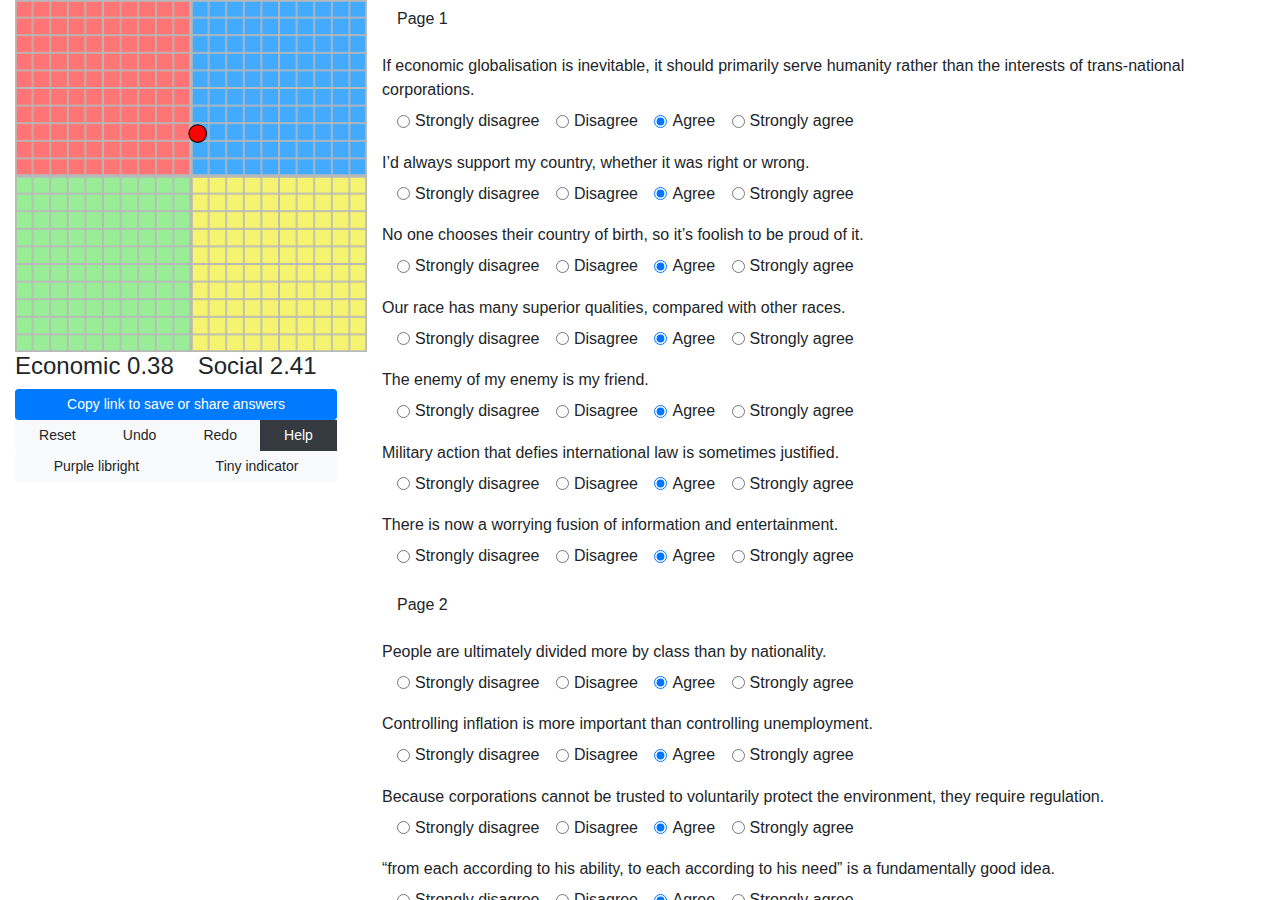
==== commit f2a69751: "Update index.html" ====
--- a/index.html
+++ b/index.html
@@ -32,8 +32,8 @@
   <script src="js/bootstrap.min.js"></script>
   <link rel="canonical" href="https://fixedpoliticalcompass.github.io/" />
 </head>
-<!--Credits to "W.u.m.b.o.l.o" (w/o dots) on twitter and youtube / "W.u.m.b.o.l.o.8.3" (w/o dots) on reddit for the original design
-	Corrections by W. J. O.-->
+<!--Full credit goes to "W.u.m.b.o.l.o" (w/o dots) on twitter and youtube / "W.u.m.b.o.l.o.8.3" (w/o dots) on reddit for the original design
+	Graphing corrections by W. J. O.-->
 <body>
   <div class="container-fluid cont-fluid">
   <div class="row all-cont overflow-visible">
